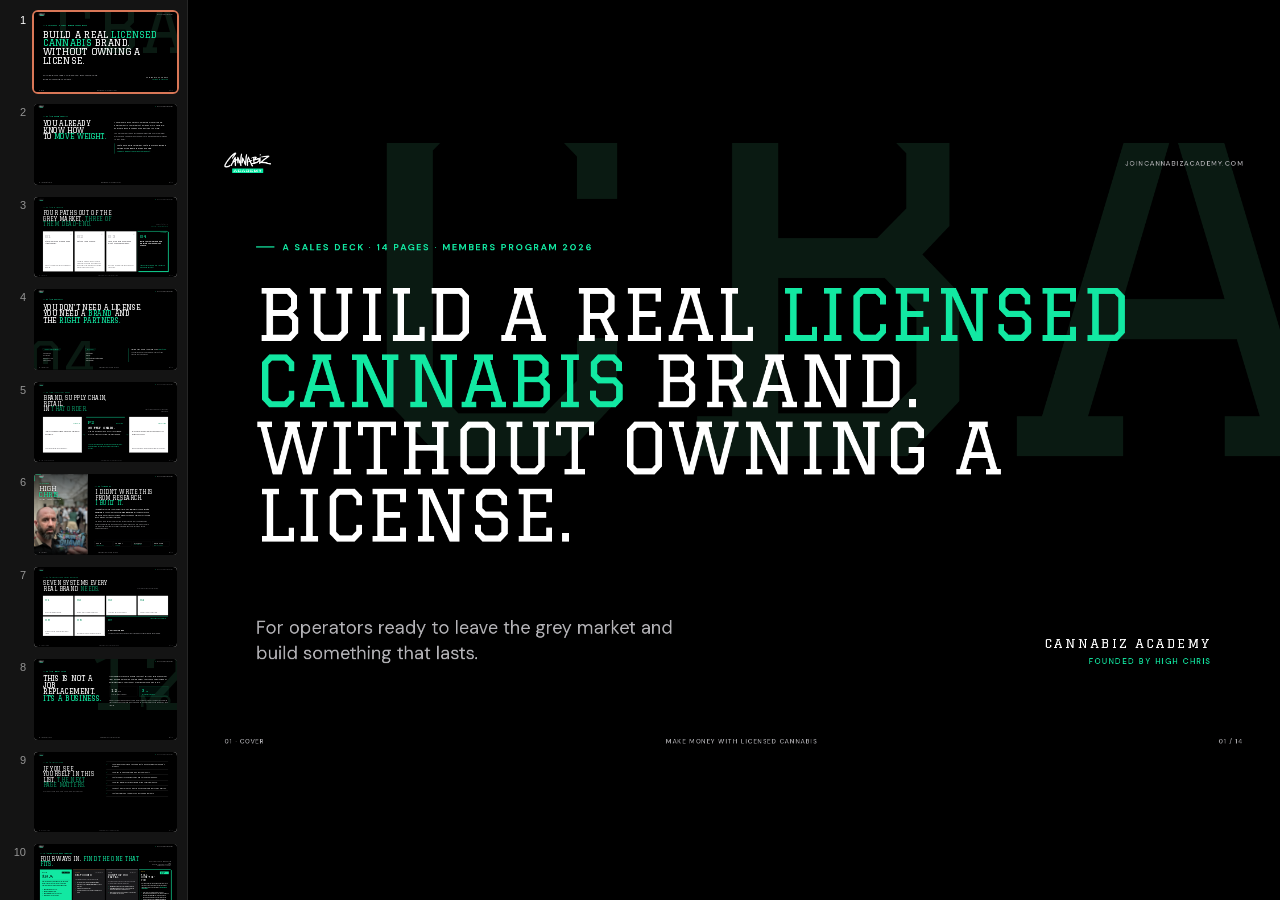
==== membership/index.html @ 027b44e4 "Add Member Deck at /membership (cannabizacademy.ai/membership) Publishes the Cannabiz Academy Member" ====
<!DOCTYPE html>
<html>
<head>
  <meta charset="utf-8">
  <title>Cannabiz Academy — Sales Deck</title>
  <style>
    * { margin: 0; padding: 0; box-sizing: border-box; }
    body { background: #000000; display: flex; align-items: center; justify-content: center; min-height: 100vh; font-family: -apple-system, BlinkMacSystemFont, sans-serif; }
    #__bundler_loading { position: fixed; bottom: 20px; right: 20px; font: 13px/1.4 -apple-system, BlinkMacSystemFont, sans-serif; color: #666; background: #fff; padding: 8px 14px; border-radius: 8px; box-shadow: 0 1px 4px rgba(0,0,0,0.12); z-index: 10000; }
    #__bundler_thumbnail { position: fixed; inset: 0; width: 100%; height: 100%; display: flex; align-items: center; justify-content: center; background: #000000; z-index: 9999; }
    #__bundler_thumbnail svg { width: 100%; height: 100%; object-fit: contain; }
    #__bundler_placeholder { color: #999; font-size: 14px; }
  </style>
  <noscript>
    <style>#__bundler_loading { display: none; }</style>
    <div style="position:fixed;bottom:12px;left:12px;font:13px/1.4 -apple-system,BlinkMacSystemFont,sans-serif;color:#999;background:rgba(255,255,255,0.9);padding:6px 12px;border-radius:6px;box-shadow:0 1px 4px rgba(0,0,0,0.08);z-index:10000;">
      This page requires JavaScript to display.
    </div>
  </noscript>
</head>
<body>
  <div id="__bundler_thumbnail">
  <svg viewBox="0 0 1200 800" xmlns="http://www.w3.org/2000/svg">
    <rect width="1200" height="800" fill="#000000"></rect>
    <!-- mint badge with ACADEMY-style block -->
    <rect x="380" y="430" width="440" height="120" fill="#12E8A2"></rect>
    <text x="600" y="515" font-family="Georgia, serif" font-size="72" font-weight="700" text-anchor="middle" fill="#000000" letter-spacing="6">ACADEMY</text>
    <!-- cannabiz wordmark mark -->
    <text x="600" y="340" font-family="Georgia, serif" font-size="120" font-weight="700" font-style="italic" text-anchor="middle" fill="#ffffff" letter-spacing="2">Cannabiz</text>
    <!-- mint accent stripe -->
    <rect x="0" y="0" width="1200" height="8" fill="#12E8A2"></rect>
    <rect x="0" y="792" width="1200" height="8" fill="#12E8A2"></rect>
  </svg>
</div>
  <div id="__bundler_loading">Unpacking...</div>

  <script>
    
document.addEventListener('DOMContentLoaded', async function() {
  const loading = document.getElementById('__bundler_loading');
  function setStatus(msg) { if (loading) loading.textContent = msg; }

  // Error sink persists across replaceWith since it's on window, not the DOM.
  window.addEventListener('error', function(e) {
    var p = document.body || document.documentElement;
    var d = document.getElementById('__bundler_err') || p.appendChild(document.createElement('div'));
    d.id = '__bundler_err';
    d.style.cssText = 'position:fixed;bottom:12px;left:12px;right:12px;font:12px/1.4 ui-monospace,monospace;background:#2a1215;color:#ff8a80;padding:10px 14px;border-radius:8px;border:1px solid #5c2b2e;z-index:99999;white-space:pre-wrap;max-height:40vh;overflow:auto';
    d.textContent = (d.textContent ? d.textContent + String.fromCharCode(10) : '') +
      '[bundle] ' + (e.message || e.type) +
      (e.filename ? ' (' + e.filename.slice(0, 60) + ':' + e.lineno + ')' : '');
  }, true);

  try {
    const manifestEl = document.querySelector('script[type="__bundler/manifest"]');
    const templateEl = document.querySelector('script[type="__bundler/template"]');
    if (!manifestEl || !templateEl) {
      setStatus('Error: missing bundle data');
      console.error('[bundler] Missing script tags — manifestEl:', !!manifestEl, 'templateEl:', !!templateEl);
      return;
    }

    const manifest = JSON.parse(manifestEl.textContent);
    let template = JSON.parse(templateEl.textContent);

    const uuids = Object.keys(manifest);
    setStatus('Unpacking ' + uuids.length + ' assets...');

    const blobUrls = {};
    await Promise.all(uuids.map(async (uuid) => {
      const entry = manifest[uuid];
      try {
        const binaryStr = atob(entry.data);
        const bytes = new Uint8Array(binaryStr.length);
        for (let i = 0; i < binaryStr.length; i++) bytes[i] = binaryStr.charCodeAt(i);

        let finalBytes = bytes;
        if (entry.compressed) {
          if (typeof DecompressionStream !== 'undefined') {
            const ds = new DecompressionStream('gzip');
            const writer = ds.writable.getWriter();
            const reader = ds.readable.getReader();
            writer.write(bytes);
            writer.close();
            const chunks = [];
            let totalLen = 0;
            while (true) {
              const { done, value } = await reader.read();
              if (done) break;
              chunks.push(value);
              totalLen += value.length;
            }
            finalBytes = new Uint8Array(totalLen);
            let offset = 0;
            for (const chunk of chunks) { finalBytes.set(chunk, offset); offset += chunk.length; }
          } else {
            console.warn('DecompressionStream not available, asset ' + uuid + ' may not render');
          }
        }

        blobUrls[uuid] = URL.createObjectURL(new Blob([finalBytes], { type: entry.mime }));
      } catch (err) {
        console.error('Failed to decode asset ' + uuid + ':', err);
        blobUrls[uuid] = URL.createObjectURL(new Blob([], { type: entry.mime }));
      }
    }));

    const extResEl = document.querySelector('script[type="__bundler/ext_resources"]');
    const extResources = extResEl ? JSON.parse(extResEl.textContent) : [];
    const resourceMap = {};
    for (const entry of extResources) {
      if (blobUrls[entry.uuid]) resourceMap[entry.id] = blobUrls[entry.uuid];
    }

    setStatus('Rendering...');
    for (const uuid of uuids) template = template.split(uuid).join(blobUrls[uuid]);

    // Strip integrity + crossorigin — blob URLs from a file:// document inherit
    // a null origin, so crossorigin forces a CORS fetch that SRI then rejects.
    // The manifest bytes are ours; SRI protects against CDN compromise, not this.
    template = template.replace(/\s+integrity="[^"]*"/gi, '').replace(/\s+crossorigin="[^"]*"/gi, '');

    const resourceScript = '<script>window.__resources = ' +
      JSON.stringify(resourceMap).split('</' + 'script>').join('<\\/' + 'script>') +
      ';</' + 'script>';
    // Inject after <head> so the DOCTYPE stays first; prepending the script
    // would push the parser into quirks mode. DOMParser always emits a <head>
    // (synthesizing one if the source HTML omitted it) but may carry
    // attributes through, so match the full opening tag. slice() rather than
    // replace() keeps us clear of $-pattern substitution in resourceScript.
    const headOpen = template.match(/<head[^>]*>/i);
    if (headOpen) {
      const i = headOpen.index + headOpen[0].length;
      template = template.slice(0, i) + resourceScript + template.slice(i);
    }

    // Parse the template and swap the root element. Scripts inserted via
    // DOMParser/replaceWith are inert per spec — re-create each with
    // createElement so they execute, awaiting onload for src scripts to
    // preserve ordering (React before ReactDOM before Babel before text/babel).
    const doc = new DOMParser().parseFromString(template, 'text/html');
    document.documentElement.replaceWith(doc.documentElement);
    const dead = Array.from(document.scripts);
    for (const old of dead) {
      const s = document.createElement('script');
      for (const a of old.attributes) s.setAttribute(a.name, a.value);
      s.textContent = old.textContent;
      // text/babel scripts with a src: fetch and inline. transformScriptTags
      // does XHR against the src, but blob:null/ from a file:// origin is
      // silently dropped. Inlining makes it a plain inline babel script,
      // which transformScriptTags handles unconditionally.
      if ((s.type === 'text/babel' || s.type === 'text/jsx') && s.src) {
        const r = await fetch(s.src);
        s.textContent = await r.text();
        s.removeAttribute('src');
      }
      const p = s.src ? new Promise(function(r) { s.onload = s.onerror = r; }) : null;
      old.replaceWith(s);
      if (p) await p;
    }
    // Babel standalone auto-transforms type=text/babel on DOMContentLoaded,
    // which fired before we swapped the document. Trigger manually if present.
    if (window.Babel && typeof window.Babel.transformScriptTags === 'function') {
      window.Babel.transformScriptTags();
    }
  } catch (err) {
    setStatus('Error unpacking: ' + err.message);
    console.error('Bundle unpack error:', err);
  }
});

  </script>

  <script type="__bundler/manifest">
{"0f3013db-c077-44a0-a767-a2a46d66e64d":{"mime":"image/png","compressed":false,"data":"[base64]/Jgi4gJKw/BFFTWQVESaKyCKQKCogQoZFgrKk2XcngMgmZAgJyBLy/763u3qqb1fVPVV1lvdUfed55rm36546530/5z3bW+85ddxx/EcCJEACERJIkuQm4zT7ldFo+vxxOn3jKJ1+ejyaXj0eZV/E58Ub17NfWV5e2xWhehSZBEiABEiABEiABEiABEiABEiABEiABEiABEjANYHRaPTjcC7+f3A0vn/DuSgORqP/7xkn099Jkv2nupaR+ZMACZAACZAACZAACZAACZAACZAACZAACZAACSgnkKaTuyCC8R9GaXaVoYOx1BGJ+7+PyMe/[base64]/B2fj9bU67wJGKHWX5bpLsP7Vec/5KAiRAAiRAAiRAAiRAAiRAAiRAAiRAAiRAAiRgk8AJePv0QdmC3NG51/3cRQfOTThQX2gTFvMiARIgARIgARIgARIgARIgARIgARIgARIgARIoJ3D8OMkePBpNP95HR2OuExyp/7d79+5rliPgVRIgARIgARIgARIgARIgARIgARIgARIgARIgga4Ejk/T6f3gaPxQ7pTr+2eart29KzTeTwIkQAIkQAIkQAIkQAIkQAIkQAIkQAIkQAIkMEcAjsZ7YYvx+/ruYNyhXzp99hwK/kkCJEACJEACJEACJEACJEACJEACJEACJEACJNCWAM5ovBuccO/Z4YhzcGaixjLgZP1oW3a8jwRIgARIgARIgARIgARIgARIgARIgARIgARIYJPAeHXf7eFse4dGJ6BvmWgUJEACJEACJEACJEACJEACJEACJEACJEACJEACLQkkSbYXjsZ/8e3U01zeysrKjVri5G0kQAIkQAIkQAIkQAIkQAIkQAIkQAIkQAIkMEwCq6vZ7nGa/[base64]/[base64]/[base64]/[base64]/Ft57TPZnXE1CRAAiRAAiRAAiRAAiRAAiRAAiRAAoYEEFl1d2yh/rJvZ8cgykuynzOsBiYbMIEg0Y2bzv7l5bVdA0ZP1UmABEiABEiABEiABEiABEiABEiABGwSwIthrosXRxwahOMvTCTll2zWF/PqLwFEF58fqh2maXZWf8lSMxIgARIgARIgARIgARIgARIgARIgAW8EsIX61ohq/HQoJ8cQypXzML1VKAuKlsDGm6nNX0Jku+1gW/[base64]/[base64]/mePV7KccisCsSYAESIAESIAESIAESIAESIAEYiGQppN7YMF4pRZHxhDkSJLpXWOxD8qph4C2tqGHDCVxSQCRtb8M5+K/mdof0n5hnKz9P5cyMW8SIAESIAH7BOToFgQhPAj9+JPHo+xl8kAJ31+Ph0rn4PNM+yUyRxIgARIgARIggd4SGKdrv226iGQ6S9GPafbHvTUoKuaMQJquHdDWBp0py4yDE8iy7CRxGnaMfH93kuw/NbgyFIAESIAESKCSwGQyudkomf4+nIsLj1WC0/F/R6O1p+3du//6lRnyBxIgARIgARIggWETwNa4H8L2t7/V5sDouzyYzH1A2A/b+qh9GwISXaCtfbTRg/foJ5AkaxM4Gj9rx96yL47H41vo15oSkgAJkMDwCIyT6e+06esxRvwPnI93Gx4xakwCJEACJEACJFBLAIu/G2CS8J9tJhi8p32UI5yN307TfafVVg5/JIEKArKtSVX7S7NLK0Tl5XgJnLDp2P6eTVuTKEmJoIkXCyUnARIggX4RmKxMboezeD/Sta/HeuIP+0WG2pAACZAACZAACbQmkCTZXpzJ8rmuEwze39zxiEnZ41tXHG8cPAFtbU4coIOvlB4BkAdRcDa+xZ2dZR/uES6qQgIkQALREpisTtYwhh+11t8n09+KFgYFJwESIAESIAESsEMAh0D/IiYX37I2wRg1d7oNtWxM7N5hpxaZyxAJaDy/kQ7H/ljieGV8Bh5E/bfr/hkvn3lCf6hRExIgARKIj4Bsg3axFsBRHKvx0aDEJEACJEACJEACnQnImYHYNvEC14tJ5l/ugIVj5tt4K/UtO1ckMxgsAY3nN2LRcv5gK6RHiqNvuiv6qCs99d+XYzy6do/wURUSIAESiIbAbBv1KPumi/4e48j7ogFBQUmABEiABEiABOwQOOOM7McwsXi3i8kF8yx3MM5zwct5HmenNpnLUAnA4XjhvF0F/xsvsRlqffRFb7xp9IFYJF7l05YY5dgX66EeJEACMRFYWlo6Gefpfsppf5+s/WpMTCgrCZAACZAACZBABwLYQn26vEXO6eSC26qvruWbZu/qUIW8lQRmBNCOL6u1sxDtMMnuzeqJlwAehPxaCJuSF8jES42SkwAJkECcBND3vtx1n48yPhsnHUpNAiRAAiRAAiTQiECSTO6AqKhvuJ5cMP/aKMfvyvaVRhXHxCQwR2B5eW2XxnYmcs2Jyj8jITBezX4qpE0hsvIXIkFFMUmABEggegJydIavPh/9+52jB0YFSIAESIAESIAEqgngvMaHYmLxPV+TC5ZT7nQcJdlTqmuJv5CAGYExIgk1tjEz6ZlKGwE5Txb2dHlIm8L5n6/TxoXykAAJkEAfCezadeBEvBTsc776fDgcn9dHjtSJBEiABEiABEgABDDQP9zXpILllDsaZ1zS7JMHDhz4ARolCXQloPKFMWl2uKtevN8/AemT0D+th+675UVafHmM//pniSRAAsMjME6mv+O1z0+zjwyPMjUmARIgARIggQEQwJmN9/[base64]/SH6/DRdu3sHsXkrCZAACZAACZCAJgKIbHwQJhTfDTGpYJnbnY6I/HorbOMamuyDssRLYHl5+Xoa25jIFS/VYUouUamabIlvMx2mHVJrEiABfwQQ3fiCEP3+KJk+xp+WLIkESIAESIAESMAZAZzZ+IAQkwmWud3RKDxkAT0ej2/grLKZ8eAIIErggMK2tj64iohc4SRJrqsqunHzqAqRK3K0FJ8ESIAE1BLA/CHImb3Y6fMstVAoGAmQAAmQAAmQgBkBvG30rphMMLKxxTmLtp04OGfvO0mytmpWc0xFAmYEcBboWbZttWt+PL/RrO40pUKdHexa7y7ulzFMEyfKQgIkQAJ9ISAvCQt1rjvO6D3UF47UgwRIgARIgAQGSUBp5NPVLhalUeSZrD1skIZIpZ0S0LYNVtoioqof7lRpZm6dAF4W8xaV/Wi69tvWlWWGJEACJEACx8nLC0P1+5i7vJJVQAIkQAIkQAIkECkBnNl4/1CTCLflZp/DU9EPuS1j51boruVB5mdGakoUWzkBjW+oXl5e26UcG8UrEMC25Wt17eNc3Y+x7E8LovIrCZAACZCAJQIhj1zCEUOvsKQGsyEBEiABEiABEvBJAM6tx7la/IXMN4+ayrLsJExUvhxSliZl4ynua3zWP8saFgG0hcua2KPrtHCAHh1WDcSv7Xh13+1d20Xb/GFPL4yfMDUgARIgAX0E8OKWR7Xtmzvfl2Z/rY8IJSIBEiABEiABEqgkMJlMbobF2UWdJwEKzjvcpkOafXK8Mj6jqLjGqK5tMucM0+z9Ej1UlJ3fScAWAZVvqE6nF9rSj/n4IaD7IVX2Mj8UWAoJkAAJDItAyLN75TiYYdGmtiRAAiRAAiQQMYE0ndwFDq+vlTq9cudXlJ/ZkcnpkxvPVw0WyB+PQdfJ8uRW87LzbxKwRUDlOa3p9Bxb+jEfPwQQJftyvf1p9io/FFgKCZAACQyLAM5w/I1QfT/KfsKwaFNbEiABEiABEoiUwCjJnhFqwuCyXCyCPyVRm3m14G2lt0Rk43+4LNNm3nCKPjqXnZ8k4IKAHDNg02at5JVk93ahK/N0R0D6Wit17+Chloxv7jRnziRAAiQwXAJjvMwwWN/PucJwDY+akwAJkAAJxEFgNBr9RCyRfo0nNNhGfcYZ2Y8VawLOxnc0zsfBAthEBmwV+bei7PxOAi4I4M3C55jYo8806JOWXejKPN0Q2LNnzw/5tI/GZaXZQ91ozlxJgARIYNgE8NDyZxr3yZbm1VjD7Bk2fWpPAiRAAiRAAooJLC1NfxRRKZ8ONVFwWa44UXHu4U2K+GVbtcsyLed9+byztKgLv5OALQIazzK1pRvz8UMA29pWLPd/V1vNb2Vf6ocESyEBEiCBYRGYrExuZ7W/buCMlBdADos2tSUBEiABEiCBiAjA0fDeUJMEl+VCr4/iqecp81UxTrIHuyzXat7p2mPn5effJOCCAJzzl1i13QaLhYpy113oyTzdEUjT6YMq6tKu47ClbS0tLZ3sTnvmTAIkQALDJhCi/5eHpcOmTu1JgARIgARIQDEBbIH4kxATBPdlZh9GZOMN59Hv2nXgxHGafcR9+dPOC2xEnX5e5J3XgX+TgAsC2toEFxEuatltnjgj8Sna7CiXB/b0H261Z+4kQAIkMGwC0s/mfa63z2TtkcOmTu1JgARIgARIQCmBJMn2epsQtIxIaSOfRGqVORulGsaj7FVt8gxxD85ufLJS06FYPSOwvLy2K4SN15bJN1RHZ2V4SPKK2jr1OA7skIP2FJ09UWASIIG4COAs6D/a0fc67fezb47H4xvERYnSkgAJkAAJkMBACMD59ga/E4PuUX+L5JWoqNNO23edsirE+WK/vOh+Tb+vrma7y/TgNRKwTSBN1w5osn2RBe31LNt6Mj+3BND/fkCbHeXyJMnaxK32zJ0ESIAEhk1A+tm8z/XxibnLE4dNnNqTAAmQAAmQgFIC2Er9QB+TAZ9lILrm5XW48ftnfMrTpSxEaX6oThf+RgI2CYhzr4u9urhXnKA2dWRe7gnA4fhtF7bQNU/IddS99iyBBEiABEgAwQyf6Npnm9yPOf2nSJsESIAESIAESEAhAWzVvZvJYB5TGiwoz12EOiZ9sC3lnEX68HcSsEVA7E1b+5Bt3rb0Yz7uCSTJ9JbabGhLnjT7a/cEWAIJkAAJkMA4md5zq+91tp06++bq6tptSZsESIAESIAESEAZAUQyPcL9RMD91umiDogGfJwJZtzztuJ9mr/jfM3bmOjENCRggwAcjhdqaw829GIe/giMV7Of1mZDuTyI6L+vPxIsiQRIgASGTQAvZ3xx3v+6+EzT6b2GTZjakwAJkAAJkIBCAhIF6GLgD5pnkj3YBDWcks8MKmeTp7xw/pjoxDQkYIsA+obDytrHui3dmI8fAoic/wNlNnS1yAPb/vauXQdO9EOBpZAACZAACQgBPMh8u/0xIftikkz2kzAJkAAJkAAJkIAyAnhr87XsD/x+Ixnn5U/TyV1MMCO65Xnz92r+G87RZRO9mIYEbBHQ1h7EAWpLN+bjh4DGKNmZXafTf/JDgKWQAAmQAAkUCYyS7FkYG75hZY6BozGWlqY/Wsyf30mABEiABEiABBQQkLfGYfvB/a0M+E0i9RylhTPiCtMXSuBcsbvGpDeihJ6swGQowoAILC8vX09dG+EZptFZIF4U8Dl1diQRjqPpo6ODSYFJgARIoCcEsiw7CVusH4rx4c1txgjMi1+zujpJeoKDapAACZAACZBAfwgkyf5T4Zy7qM0Ar/ieyyerkzXTWoIe71asy2zLXy4f6upfTPViOhKwRUCc97kNavmUt2bb0o/5uCewsrJyIy22My8HHrituifAEkiABEiABBYRWFpaOhlzjn1ynjweBv05+mucrZ59fXu/nX0OTsZ/RGTkkyaTyc0W5cnfSYAESIAESIAEAhHAgP3W7YN42C3QFmT5GiYpK6Y4of+dLJS5zSnoLL80e5c8BTbVjelIwBaBcZLd25ldt4xyNo1gtsWA+XQjgPr6WW02tCFP9s1umvFuEiABEiABEiABEiABEiABEiCBbQQ2ty/4cZa1dCo0WaDKNuqmWyrA4F1NygiXNvsczti84bYK5B8k4IkAogjOCWf75Q9BPKnOYiwRQF/7Am02tCnP2yypyGxIgARIgARIgARIgARIgARIgAQ2z2T7ktIFYDsn6Or0jk1qFi+KeUAk+n+LW/6a1CzT2iaASODzNLUVPFw4bFtH5ueWgNrzG/HCAreaM3cSIAESIAESIAESsE9A1vOYo58p/xEccLb8l6PSav+PpofytFWfuP/c+TwwjztSthbA0QeXzKdd+HdBBpFd9LBPhzmSAAkEJTBKp68o6zRivYYX3tyvCdDxyr4UDC6LQt/V7D5NdGNaErBNABOHw5raijhAbevI/NwRwDEXY032U5RllEwf5U5z5kwCJEACJEACJEACOwkUnYW507D4OU7WHjbvEMwdeVXOv+L8Jrbv4rgUnel83GkrvEIC0RFA5/Wk2DqhWnmTtV9tUgmIbPyF2vw8bP82LR+y/kkT3ZiWBFwQ0DaxQbt4uAs9macbAtKPmfZ5vtOl6eQebrRmriRAAiRAAiRAAkMmUHAqHoRD7dCGwzCSgJdA62EJCILj9eCQ7Ya6k0DUBCQS0PeCzmV5eBHBE5tUCJytf+RSHrt5Zx9uohvTkoArAnbtuvxMxiZlLC+v7XKlK/[base64]/nKUMui01F7q6B8JAACSTK5A5yNV/Slo8LZDq+GWtdoWrnjNHtODAxQV+9to19THkxPAiYExkl2b1XtBvKYyM00OgigP/t3Vfaz/UHSl3RQohQkQAIkQAIkQAI2CchOsVn0Yf4W582XsBSvVX0Xp2L+whbkMzt7UfFcxkl0oSZ9pQ5s2gbzIgESsEgAHeb9NXUYXWXBwND67bQYON7StXzX98+iUMfjW1g0AWZFAp0IoN2c49rum+TPrRWdqtP3zcejT/tOk/r1mRayvck3EJZHAiRAAiRAAiRgj8Cm0/AgxvRz8R9Rh9kRn3MJltX9bHYThrLjyp7VMCcSIAErBBDR91CTBhxLGnm7dFsw2Z7sR6Dnt7TrmqbZI9rqyPtIwAUBZQ7HdRc6Mk83BEaj0R7NfS7GlKe50Zy5kgAJkAAJkAAJ2CIgW5nFsTjOoxTpWOx9VOP8/FG2VtuyJ+ZDAiRggQAa5a/NN9RY/8YW6s9Cn04vUJmFxW/fSqeuo8ZA+noLVc8sSMAqATwtPqyl70AbOd+qcszMKQHU15202E6ZHJOVye2cAmDmJEACJEACJEACCwmIM1H+bzkUt7YxM1qxbP4y2Gs8VmlhW2ICEvBCAFEbD+hLRyRb3sbj8Q26gNu7d//1MYj9r2YmcKpeliTJTbroyXtJwAUBXQ7HtYe70JF5uiGg7vzP7Q+d3uZGa+ZKAiRAAiRAAiSQE8ijE7EWOzgLAEmzC2Trs0SsaV6bUTY/W6UbcU6nF+Z2xU8SIIFABLS9UbZRJ7J9MXi1re1uGOBe20UOL/euZvcJZDIslgRqCYgz3EsbmGv/ZWXKpLVWWP6oigD68J8pq0cV11azn1YFi8KQAAmQAAmQQKQEcqfihkNxejYdigqddQbzbBXzswVy8iz3SDsJit0PAqurkyV09N+IobNYKGMyvaeNWsHTs4csLGtBx+b6fsj4fBu6Mg8ScEHAtf2b5o/J61EX+jFPdwTGq9lPmdav13Rp9hF3WjNnEiABEiABEugngaJjEesXvr058BrS69xJi67cVt3PzoVa6SewsrLvpngr1xdj73jEqTBe2ZfaID4bFNPsSt1Msg/v2nXgRBv6Mg8SsE1A2pCW9oO+4bBt/ZifWwKIcLyzFvspysGXc7mtd+ZOAiRAAiQQP4H8TEXMvzbf/syoveJcgt8D2UM6PSf+1kUNSCAyAjj777pwNn449o4PA9sXkiS7jS38yO8/NTPBAH4Fzqe8tS19mQ8J2Cag6YgGtOfzbOvH/NwS0HqGo5zr61Zz5k4CJEACJEAC8RAQ5yL+H5xFLfJsRXUvFtW8nvUtGwMQ4ulXKGlPCOzZs+eHsI367b4bu/3ysq9Olie3slUtGDAfZ19Gu09y5OU+tvRlPiTggoAuhyNfGOOijl3mibdNPlJbP4yx4UMudWbeJEACJEACJKCZAMbBZXkbNJ2Ldtd12uY7fZUHdnuJ5vZF2UigdwTwNOo18Xco2dfl/ElblSNvewaTb2nmghdxvMSWvsyHBFwRwNbTs7S0I3F+utKT+bohgPHpfC32syUH3o7pRlvmSgIkQAIkQAK6CMjROGk6vRe3RdO5uDUP0nIWYwc5dLUySkMCPSYAD//z+9B5YFE6tVlNiBx8nmYuGPQ/mmXZSTZ1Zl4k4IIAoqfP0dKWXOjHPN0SUHmucJq92K3WzJ0ESIAESIAEwhCQ6MV8azTG4CNa5nCUgw5PmzYQpnWxVBIYGAE41Z5ms+EGy2s1u4/NqhuNRj8OXb4XTJ/FT2u+NVmZ3M6mzsyLBFwRoMPRFdn+56v1DdV44PPc/tOnhiRAAiRAAkMgAOfimZirnY2x7SLFax+eibh4fUhGDRgNoW1TRxIISkCeXPVhUIEev2cb5DjN/kozG2xR/WXbOjM/EnBFgA5HV2T7ny9s5y0a+2I6HPtve9SQBEiABPpIYHl5+Xpb26P5Yhc66Bo46DTOx7rI1Mf2TZ1IQA0BLOKe3qWBqrk3zf7MNtQkmd5SjX4lgwDObXy5bZ2ZHwm4JKDF4Qgn0VGXejJvuwTGq/tur7UvHiXZM+xqy9xIgARIgARIwD4BOhi5DVnrXCq0XPZbG3MkARKYEcBZHK8K3cCtlJ9mf+GiShHd+DdW5CtxFnbNFw6Tj+JlNtdyoTfzJAFXBBQ5HA+70pH52ieA/u5fuvaZru7H+VaPtq8xcyQBEiABEiCBbgTkBS/526N5/iKdja7mQbHnyyCEbv0M7yaBUgJLS0sno3H14mwObKN+ZamSHS8mSbZXaweKurtisjy5VUcVeTsJeCdAh6N35NEXmCT7T9XaF4tcGCtuEz1kKkACJEACJBA9AToY6VTUPF/SKhvW1Yejb/xUgAS0EcCi/41aG30TudBBvMMVW8jx5iay+EyLF/zc15XezJcEXBJA33Ohz7ZSVRYnFy5r2W7eeKj01Kp6VHD9bXa1ZW4kQAIkQAIkYEYA4+PsBS/[base64]/eL9LUhgRIgARIQBMBCayQMxgZweg4wo2OviCOPi1zOzmKQFO7pywkEDWB1dVJEv2hwXA24mUpN3FVEXgBwK9r6QCLcmCrxFdcOlld8WS+JFAkQIdjkQa/mxAo9oNavstYaiI705AACZAACZBAUwLiAMF65BC3SdPRqGXe01c5ZF3StH0yPQmQwByBNN13Gp6MvbgXHQW2Ubt0uu3Zs+fa4PQljaySZHKHuarlnyQQHQE6HKOrsuACw2au1NgncwtOcNOgACRgRECixGQrappO74VdPmdv/Jcz77KLNv7vPPsOzp5LZr+J02eUHZT7jQpjIhLoQGDmaOR26UFH22mc7/RZpjRdO9ChyfJWEiCB8er0jugkvteLjiKdvh2Rjdd1WauYUJ6nkRU6wye61Jt5k4AvAljA8QxHX7B7Ug4iPD6jsV/Gg7z3a0GcO1TEKSLb78SxIt+5TUhLDVEOUwJit/LfNH2eDg7C5Y2tp+JQ3HAm2t7RI9Fms6gzlJWXy08SsEFg1oen2bkqxzpuN6YDtK82gBdZ2mi/zIMEBktgsjy5FQYudWdftRlMMcl7qeuKnE1WFXaomHi/zrXuzJ8EfBHQ5HCUCb4vvVlOewIYM3S+NAYR9+216n7nhlNRoq+ml9SNq7mTRNJ3L5U5kIBdAuIUn0UcjrIj83YstivOQ/k9d0QWPg9iPDlXohDn7/PzN+SFc98uDebmkoDM88Vm5h3Rsz40YF1uPDCq78f92DS3L5PzcGwAfcFRrgNc9rjMu/cEdu06cCIG1E/0ouNMsz/2UGHHg9V79PHK/msymfywB/1ZBAl4IYABXk2EI7dReKnyzoVgLHuZvr55ejUcH//YWbmGGXQ912vmwEmyezcslslJwDoB6X/h6DmksW03kyk7wrHEunlYzdB0m7I4HsUpabXwBZltyLZzS38zGxyOk4hcWNc2bECcjb7b+oKugD+TQHwERkn2DBsNMmQe6Ay+P0qmj/JBP02zR4TUtbTsdPqN8Xh8ax/6swwS8EWg1NYDRRZzkeir1ruVA8feUzXZTS4L5HpyN83M755FwFjcbofx9SJZ6JpLwJQk0I2A2NssKrckwixvU1F/IhKTbaqbjbi4W87anT1oMZxnbEaEe3E6MrKRzrOo+zzDNqVNR3E2cv7vordlnoMiAOfZWFvjbiMPJgn39VFxKysrN2oyGWmjS5t7kmR6Vx/6swwS8EmgTVtwdQ8nHD5rvn1ZGAt+wZUNdMkXzpP7tdfK/M4xIhJdjFE+F9bm2jJlHwiII0W2G2NhN9vy7MJ+u7RdV/eyTemy3o2t+s2dWhLp6GOrJeQ7x5UtMt/m9U5m/WcmzkZGNurqpylNhATgpLoloi7+N/JO8/LxeJr5wg9er1THK137bV/615Uz2+ohb2fcWjRk59JJU0eMv9UREHvS1NZoy3W1pec3TA5HmuxmSxYP4xQeIJ61VZ6DaAI6SPTYeeySFOYLgc5U1LNY5hvsw1uz1EGnvhPOQNdaDMUR36keHIx7lEdPX+m5LtbpbHTdqzH/3hPA9tsbYPD6tOfGe7XN8iD/lxE1crqvyhqvZvexKb+NvMDg5b70rypHOuTZQe0VA704IKvu7dP1rSgNnDMFnS8q/p89OUcEh4+n4H1hKg4+G23EWh4eFhR9qbuQepxxRvZj1uq8ok9rk3+S7D/VJZfOC+YGunIS7rIm+5u32A0e2h7EZ+2Li9q0r9jvGco8SaN1z+awDfq/KltzuUVeIteryuX1wTrErK6paUfH7Ajj1Plcr2nsrSlTVASSJLkWGtN/xty5wNH2PxKh6Qv85PTJjcFMVTQoJqjvlRf++GIwX87MwYa3QRrZUY+dNY04yKQWZzcxWm7emnb+rW6C3WMb3kk/3itZlp1k1CdZWGA2KcclUd9tBePvZZyMu6zRfuSNOdOZs4dtGPPEZpq0lyGmZaRjGLuffwt1W9uDvZ/nSgNupz7mDGpbP7yPDBfZANbVR2U+5aodM18SGAyBAwcO/IBEXi1qdLp/z/7LdbTIvEFgQvIGTUwwef8yHMc3mZfT19+y2GwapdBHJ9vGk/HsSBvbkHYo9/uqs9jKUTfBpsMxChOSMa5Ne3R5D/rrz7uCN9uaGsCZI/2/K52Yb3wEZkdg5OcwMoKxfeQRF7tejd/mPEOc6q6EF2emyzGKedMZN3QbQBtjVKOrDoz5Do8Aoqv+Pu5OJfvw0tL0R33WHJ46q3sJwWR1suaTQbEscZK1iVbo2wJ15nS1sdBHlGiRL79vEFA3wabDMQrTnEUce45eXDimptm7XMGrO85ioVxdObFNuKpW9fnKPIDRi/adFDK3ErbqDaAHAlqbwxX6UVdRquIMcd6fF/RgWfbbNpmqZbrex4CYHnTRVCFWAoioem7UHV6avV/OnvTJX5ybsxBrRQMxJqMP8cmgWJZMhNs4G3O7czUZK8ro67vNSGHJSya/vmSPoRwwOZzbjYpPOldiMJvj5FxfFfZSHDPwoM8FPA3nnLo8t8wFM+bZnsBGNG12rq0tqOraabHNBvyOeRajh9ubqfGdNqMbc1sWx6CxAA0SupA1l5mfah1h7SOlA/Zf0dhTml3apzVpg+6ESUnAHQEMgo+PphMo6SjhfPgAthBf1x2h8pzB7TWauIHDC8sldX+1q7NROPZlIu3ibbDChov3Y3YsPDS1PZnwH5OO37QSwATygarsRvq91M2LszREvUC3i7TaAuWyQ2DmaMTL0LS1q17Lw/HGjvHW5OLCce5qW7WGh0u9bm8l686Y9MU4fBT/D8s8VZxoYi9VQQxDd14LK2FQxaemy+BPJEACdQSSZG2CBnZVTJ1nUVYM4J+Xl7bU6ejiN0TK3L8oR/DviPDcvXv3NV3ouihPG87GnF/soesutuHkbLid6pgl5kzUfHIBeKxyFH8bJdkz1NhMvohJ1x5rG5n0Q1r0ZJSA7drVkR8djeEin2QuwAeQ7tqByxdtyXzZheRa+nvKEa5fKLBfxwPH82TsbdJP2FzLFWSJJxKTjkYXXRPzJIHjjjvttH3XwcTlM1F2DBuRIUeTJLuN77qUaEo8/fyiJm6rq9lu3xykvI2FbbsXo5Txk6icEHrYKlMG+DK9bF3jQiO3ORWTuq2JlES12rIh5uOOwOwpf+7oU/IpD69sa+wiyrptHwbmjHK0XcEB86OjUcfYE/[base64]/7yw/ziTDjF74Wx/lwf45tv24y5PC6S3bQDebDrzC7QN7uQeuYwku2gPtZePS0DfdzW1uPcuTebb+509l2Y/771iTfIS9oY26TIPMS+fcMh7Cbi2EUbZ54kECUBTCAfFPPAhI79Z0OAT9PJXVRxS6dvD8FBysRC5DwXLGLdgieDtgseZXnK5CBUvYcu13UUaRnvRddcOFRWVvbdFG1sOhqNfiI08z6Ujzrat6geQ/yO+j3FNt8QetSVKQ+mbOvI/OwSEIfFzLGI8xilvurqk7+piXI8z64VMDcZy13at8u5G/[base64]/MLl/Ckn0V7vrQP7XLmECxsS5Y5kIxvi/+Xb0PO7x+ic7Foc4N1NGJ9Jusm9plFa+B3EnBIAAPqW2IdjBDd9CcO0dRmLWVr4oaO8w9qBXb048ZTVIdbTjAoOBLdabYyOfJtH7FGg3apCJkw+Oa8qDwbExj0y09aVA4WEu+SyMcu/IZ6Lxbn6o4QgUyftl0fPhbMC+205MEL2u35tnVlfu0IzMZwvll66wzeNvas5Z4hzgHaWb3ZXT7mcT4evohdaHY8FpyJ583GrIi3JJtZlo5UGIcPyoMKLf2XNznghLcVGKCjJikFCSgngEHoad4aeMmio1PZ6fSfgff4EIjxZGwFsn+vk/xWeWT/deDAgR/wzUIcK5gsOT+nMMZw9xC2sRHhsLbLtx2ELM/HgqBpXXblgXp8qXGZafbJlZWVG3Utc2j3Y/H1fmPGVvvq6ggo2LL1rcZYvKk6vzFnvtFXMRorZLsbJ2sPE5vL64Sf1W0zGjaR7ggJ2Q7qyvZR7z4dHxsPF/DGYokU9LDderOcw7NxKD/7cNOZ6MPRWle3Q/5tww48rN08zZ2atFMJUrARFDBk+6HuJNCIAJyNd8Zg8P0mDVVLWsj9XtnS3Ehhe4lPQGf9IS0sRA6fE5YiRl/RZVJOsVzt36U+QtkH2oZ1p4Vm3jKhDcW6otz1LrwwMX96Rb51ETgXdylziPeCsboXxsAJ9xLbdYGxyv0DoZaLCh4LYLu2F+cnCy1xNOKYhiMt+pm6Poi/tWwHNutBHPmLrYApTAh4m8fBEWcij4s00h+Invn/jUjI7W9Almv573WfQ9+a7KJ+XOSJOebZNvucaPJiVKMLc2KeJFBPYGVlenNMOL8eTUdRnMih00iS5Ib1Grr7Fc6vx2vihsnA89xpW52zTDx8cZBFc7Uk+n7BgH6OLzZl5QxpIa/N4SjytLVI1Nu4rD5Nro2S7Cltyx3affLiHROm3tOka4+1XRfedSiO1Qu/Z0ds68v8yglsRrTgBTAD3D630A57ENlY0FHmZuVWwKtNCMg8ykv/GdDh2IQH08ZNQPoFzQ8gXbY1RjXGbbuUPlICe/fuvz6cjZ9w2bgd5n356urabUOhF0cnnEnfcKhfoygBDB4f2rXrwIkhePiOkIgpBB42EnQb48Z2xWFsrda2gO4SjQtn5fs69S2r0zuG6AtiKxN1dGYnzoXFvc18ZNeBTZbiZLIpn4u86ByxWePb85KII9j6waEuMl3YaxR50oG1vSG0/Att53wf9S3ltBSRt5HAQgKydsLc8lwftqytDOh9lHOMhSbCBCTghgAa4Du0dQrG8iTTe7qhYpYrzv36C2NZHS1KC+VfniTTW5pJbjdViIVsTIOGBicY2vkgtlYX2kMjZ72z+1ou9mDfP9tVJtjdp+y29H7mhjNhH9yVtYv7bT9UkT7ThZxW8+SZc1YbGZ2M/YpWbNPWMPYftmpUA83Ml6Oe9TVQA/[base64]/2a5ou6/KXOCnXIIMiW4UgiYWaHbvt0cNWWlR3p8xO+2UK7Vn//i9A2kbhoz6OmfUBN+sv51ur6zi1Np39awy9IpCxs4M/rpW7+K8bN87TpWSYPtxQ2r1u5AzazjP88l1HZGFBm476vtbMo3pUTkLblr854lm3OnZ/dCWzY7kCjGkfTdT7A7G5DzIEE2hK4BjqgeJ2N6fRjAd9IPWNuY7ujrckLFmd/2NYQbN2HreWX2tLHNJ9YngLL4tlUJy/pIokMbWObGreMtnHwoj292KYtoK28sA3PodwD3n9tk7eVvFaz+9jmL32mFdk8OHS4SDCvfUYz+n+QFEs7yuVsMw6ZW2D/U+LYjXvnLH189p8oNfRBAMEgZ/uwV5Vl9Hit48N2WAYJdCaAbdQvVdk5mC1iviZvFO0MoWMGeEHKh3UwzF7VURUrt4dayFoR3nEmcO5fosNWNhZlcp5kXxfzGh2OTc1LXvqE9nSFbZuRIyCayjKU9HA4XmCbd9f85GVutvn7frFXFwaMcqyv/Vk092wxOdjIlSCRx11sOuS9bSLt6y1wWL/6Po5iWHSprW0CEtWobe3hq/[base64]/Z3TMZ+pqk8Q0gv/Wlbpk7uQ8Slbe6a+6JKhg442ObqKz86GvU7yCvtWMFDR+1zJV/tqG05Mpb7rN+2cvK+4RKQOT3s9CKfdqqhLOh8FE7Wc2SMHG7tU3MSUEIAEU2v1NAxtJche5kGlHi5wC+218HShDmdfmNlZXrzEDxmYfqBohnLuGufRMsgWCa3hmsyMQlhQy7LVMe7xYuNnEYupdknwf8aLusgxrzB/DMa2uSWDOn0j2xz1PXyKvOxUHsfb7ueyvLbOKMxzC6CLZtU4DSjLObtZp4V21FZyzK/Ns/T9d/mkjElCcgLw7KDTueOSvt/[base64]/dxl9bOGuYVEoiEABbgT3Ld8B3nLy+J+XENuDVEiGAB8qJQLMQ55biut7b7Gpej3uGoOyqlb4v56B2OcDQZ235LB488BXfxQpJQ/VLXcjG+nOKaedP84RT+5a56zd+v/eFHLSO8IXZenz7/LYtI1Ne5tUxatn/m2T5KMGJ2jc8S7nP7aqpbiLkvo7aa1tLw0otdDi2qkY7G4dk5NY6AAJxTvxTxBGnD+bS67/ZaUIPlekieqM+PZ1l2UigecOZ4PTTbhLUsokPxMCnXRIfQafoU5ajO4djQUYLJ1Ou82EM6fbaJ/Q4hDZif6YV5AwcRju64v2322nRsJk92ZCgL8FlU42h6STM+g3SiNX9AWdMGZw55mePIMSgl/+V3/D8aY70wqr1bbxpiXtGneVk3+ry7jABs8uwY+6IOMq+zTZRZAq+RQGACiMa7Mxr29zo0bquTuTZyQIcHBsa4VfwYjs82Oti6BxPdbyMSZ8+WQJ6/hNhSYsJOFgGeURgXJ4OjiQ6h04Bhb85yDLEwqKu/phOk8Sj7al1+Vn8bj29tbMw9Tojz8R5plWuNU8O0HDhB72QTuTixTMtWm055NLuN+kK9H1TL34JdK9FtHePEzLEo/XNTR7bcI/MOJbosnKdD1qNNdbRhy33KY2Yvnu2/6dyhT7ypSzWB2YthBvRASvov2V1YTYS/kAAJBCOQJNlt0EiviGVCVCYnOpinBQNYUjAcAa8qk9PbtWTt/5WI5e0SFqxKIy6yI94gNCxIJoze7KPjZLgvk1ss2M/TxLzJGTNpuu80r7Kn039qaNK9TI6x8rleuRu01SSZ7LcJWybs2nRsKo9sHWvSnmzy85EXxthDTZkwfUlkZ5pdijYt0YiHjzkWs7NsjnExtSdGN3ZvvZj/H/Hd1mzaa3cCzEEDgTF2zAxsC/W6PCzVwJ4ykAAJzBGQJ5nokHS9cdNggbV9MNfxRuoc7crKvptul69kkttYxwZ5pNN/zmUJ8al9IRSCiUmZMTkcsTjrRZTjbJHpsi02zNvETvI08iZa3/0MFs53zssf6ieYX+yb+6LyVlcnic36gCP+/EVlxvC76GGTi4a8ZnM2tQ/0GsxTGvaNtuxtZttYiPtyRssC2JbsrvOR8VCDjccsg7RP1/VUlj8djjFbjX3Z0ZYHdaav9OvS9uyTZI4kQAJWCKCRvr5s8Iro2sVJkvygFRiWMsFT8qeH4gfn8VfA44aWVGmcjXZno9RLY6U83RCTw1E49mGCG7PDEbK/0Hc/g/7lg56ag9pifDM3KQ9nOJ5uExj6caUR6s0dWn3op/[base64]/XVdDZqtUbKRQKbBMYr4zPqBi/9v2VfxUtRfkJbhXo/Vw0T6a26SrM/C8UjFmejsNI8Mduqy2K9Kv6umaVJW4jV4bh79+5rQvarAtnL1047bd91TPj2LQ2cCA8MxPxYP1/SHyTJ/lNtsZY2rVHHLjKJ88cWn1D5xDTGdqkrV/f6rDc4nc52pYeLfJs+7PLJMrayxAHioo4W5Rn7XCy2etYk7+whYZpdsMhG+vY7nY2arJCykEAJgV27DpyIKLyPxdr5YHJ0pe0zq0owtbqEDvBgCK5g8t5WAlu4KbaFkObFZwjb6VKmRNlZMKFgWchCq4v+Nu9tsujDS0LuYLPspnmh3p8ZrNICFoz+/clNWflIv7Q0/VFbWEJF6LjlpPdlYSb1Ji/ycMun8OCyxKHtoOx16e82/x91kP8OB72P7cKbUaiHfOhjswwfbEzsvA9pZE5ks25M86LDsQ/W01wHqfdYjm0wtWWTdHQ2NrcV3kEC3glgQHyRSYNWmuZ749XpHb1DMywQi7U3+ueWfVVeVGMootVkUS5OseXFKgSLmfm3ne4LTc0O3EVVE6vDEZOtPwhpK+D2HZtRdYvqScvvsPXnheReVTbO7b2uLUaa2kSVvm2ux/r23dmZXHjjdhudtdwzsykHun9AAABAAElEQVSMu2VOEdEPcq67ltXlODWLMJq9xMv/24m7csNYcp6tvmPo+czswI/DfodDvaxtDb0++qx/rA83uvZXs/sVr+H6bHPUjQQaERivZvex0uADDapwlj6kkcIeE+/Zs+eHMLH+tk++KO8qMPlJj2puFYVyozpzcKteFA9WkNH5wmuLg7U2HG/00HikaIHYwC6xSFTwsq/[base64]/r6ysP5u20CAvTMKvsqWvD8dPUH7mbcwW0k75zBxaDWwhANt1iZCT6MGuDg/slrjQtfxi350qpHAz9D4Y63i9xTmy9lDAr/KrtIUttr7bLR0xKm3CplAyHmDdFd2RDZbaBMaa6bJNnsyLBEjAEQFM6N5uqeE7fRJdJqN0so6wWMt2nEx/p0x2V9cwuflHa8I3zCjKrdT5BBALm4bqekvuylbc55sdiTFSwj2XBtFrhos/VS/8wpjirXEoKAgRji9WZTOzPi37qi004jjSp1+DNpT38RWfsUU5Kjy7cV3GfnEu2u7vfdiejW3VsujF/zgfthbbRZpdarsObfVDseYTdMeE4fwhVrZDl1v63KD2Vew7PH6fRTXStodu/tQ/JgKYJJ4d60ICHc7hGFiD8dN9MQaTjyJi9YdDcJk9ZYv4TCmt9iRcfdmPk3IinBQ44dB2MmbID4vdR2uSGxPhu4foh0KUmabTPxX2+Lw/nI+f1FEP9o40iPpBkmm7M2xnIexrvkw8VAy/nRoP6MRR59o5JY485+2pY91LVKNzGU3tuGM6G87XeXvV/Pds3jrKzkQdnjmW8zZlTTT7j7f7yht+N/9G336vNnqE3E49s8mOtt1GZ97jh4CPhzEa+zVZq9mMSvdTWyyFBAZMABO5n9TYmRjJhEXd3r37rx9D9WHC4sXhONvGMx7fIhQTFYugDpNtrQ7H4BPWDkylLccWPSTtx6gP6sjFtAzTLYnazhFEe/pAqL7Id7no+34X/fw/S7mor32mdes43bttcZC+0bGs3ndHzOsTUz8VrD42nYy27Mo0n/m6sv1327F/9jBQnFKexgLX5bTlYFqPTdOJs3mnIzB3CDb5zC6Abhfl/ztFhEl9N9imLGW6rrfa/[base64]/JekQiCDHXQXShOHAVvbRtrj3ktgheFy3ipeLog8jmXq5trQ/5w+4O5XY4lE8ZhxjV2AfrpQ6DI4BF0eti7aiSZHKHmCoMi9FHumaNydqDQjKRyZdrHV3nLxEuIRlWlS0DrWvdXecfU/[base64]/OHbmVOozJdZlF4nmyxqe22Sb9R924jG/vkYKxkLJGZiNCU8U6VEzWSeVdZW+O17QT6tNaqbEfb+9Z10355Oyn+RQIkEJwAnhSsGDb04Gcq7ZQze1lwgC0EkJe47NSl/Cl703R4yv7SFiJZu0UmkjFsfzHlag2MpYwwcXV/YP72Ad5Zu48lylGbg8XEAaJ723321SRJrmWpSajMBu301037GF/pEPX+izZgxX6GbFPecBicb4Ob6zy6LD7FyYQ+40KJHJExxrWsXfP34XBc1M/O5jqz7b525m5N7dJReizo7TuYJU/ZIo16iz6C0RF3Z/OsHfLS4di1+1Fxf5f+fodNeJrzdyk3lnFYhXFQCBLQRmA2YYrgbJSyTgqT4g9lWXaSNqam8kD+d5bp1ena5ksKTGVwkU63o6P5wsAFoy55anN+dbJXTHJi2BqhjfmihbDYF9rhP3WtG5f3Y/L41C7tQPu96N+f6ZJfm7xtHT3Stz7ehKULJ4wLG5ZF6Mx5WLOAlN9nDjs4HsR5HGPEyEz+Gh1N6nRhmhrHjDhl8T/qrb/z+suC3padCx95wzPqiQ5G13baMH9pOy76Hubpj8CQnI2wVxzvsPZwf3RZEgmQgG0C18AE49/mJx0x/C0dUJLsP9U2EJ/5ORgwLt6168CJPnWYL8v2ti4NtjivY+i/tTm/uteR/jPStDE3cTgievQr3eumuYPetEz04VdOTp/cOHR7clU+orxfZcrCV7rV1Wy3DX0xbzjPl8xayolpwTN7kAxH4swxLE5F/Bf5TfoNG/bhIw8vdoGIzzJdYP/RHkFUxU2cjWW6mlwTe8tf8IJ+HW9+7s9ZllW8Yr6OOjpsUq9Mo5MAnPmHYra/hrKvy8MLnTVBqUiABIwIjJLsGQ0bvr+Q/[base64]/tTFf5HCM6Iy97xUX9JrqvIsscj4l+p/v2uqDbOSDqKNPd9GpeO+QFj1F9n201WK9xvS9WC8uv4utzxxss+3B/YzcM1nUy5gDFocYvegu6t+lHRfzpsMxpp7uuOOkfaLOzi3WYZ+/Q1duoY7LRCktCZQTSNN9p2G71zdj7LAw4XkntLpGuWZxXu0YaXrx0tLSyRo0F6dRjDa1SGYNbIsyaHN+LeJn+vsiJ1qRge/[base64]/QxjqXZ3YW2oJjHpq23y7pFzocR9kbuuTv+168OGglZ92Hz41FenXf7ZvvrLw0e44ttkHkV9D+JLrLFkPm055AX8fAYO0K28QlinPz/0FGMirruy33fXQ4tu97fN0pTjfUUy+DOKr6OVnT+uLLckiABBwTiLoDW53e0TGeoNmPV/fdHpGnH67qjLeup9O3y5PnoMLOFR61XS2YzM2pGvzPPi+2TLZ2haiACB2O/73VXyywbx3p7EXfhbCP+TLhmPqgDq7HFs6jZPqYeTnb/N3n/sekzrSfN9umTmO7Z+g2aGKnTHOs7yOL7SzocNTb48kceHY+ahTztu121bqdpdmlsotIb61QMhIggUYEsAh6SesOIXDnh8XSoxopG3FiLGgeiCc9ZW8Pf7PGTrnvk39tptRn3oh0O0sbb5EnJoejRLHH2M/LebYa676pTKPR6Mc18k/TyT2a6lKWvs/9j0m94WEfXx5TZhger2k74sLEbpjGknMi8FqkD/XIPsxjZ9WgqI2xdVjHF0hUo9ZAgwZVx6QkQAI5gXEy/a1YB0psN35Krgc/9RHoc3SjtBlt54n0e8GfHdFn4XE5HLGY+MlI+/p3a6z7pjKB/6M18pezm5vqUpZem/M9BGvpg8vY8JofArRBOu9CtPs+lemnpbIUUwJYRw3mpTCzdoSoRo6jptbBdCQQCQFENtwFndlVMQ6WWLwdigTzIMXst/NrY1KvbVCUKMAY27KpzNp4S8PWtsCtYwT7+E1T1trSyVgVe0eKYzFUnp8JrlZetqatLYSwYXnIFrudxiw/bZAOxxDtvk9lxtz++yQ71rjL+H9Jn2xrkS6MauyTBVMXEtgksLq6dltMjq9Y1AFo/B1bwF8NNawskmgQbghg4Dhfo+3YlKnOueOGan2uaM+HbeqnLq90emE9Af+/ygRJE6c6AuM0+wtNsjaSBefT1umm/Td5iVcjfX1tD0Q0gS12cPZcqFJHXyw3y9E2Ltiq3xjyocORDkf2Qd1sIIZ23ncZMa88KC8iG4wtM6qx7yZN/YZKYHL65MZYfF4aY2cGp8q/[base64]/8fbyh0fZphcs2st10vXyGE0Oxzp77EsELM6hXAnSyDoWih0FKqMWxBHaUbWt28vb6+IFbh/vQ1tklOOWZfj7oqk/7qNdU6f+92f+WitLygmg3zp3UG1LUbBGXgf8JAESsERg9+7d14Qj6F/j7NSyT2R7sh+xhILZOCQwpC1NcqCzQ5QLsx4naw+ThW2cbbr9xF1T9JCqBW7NGZfjZHrPXthJOv2nhQ1DYQKMvf+jkT8eVjzABi6JVNCoX0iZNPVTNuo4hjxU9cetHqi1HxdD2jrL7k+9xdDO+yKjjJuyjhhQ+2FUY1+Ml3qQQBmBLMtOitUxgYXaZ3Hg/k3K9OI1XQQkimoo0Y35BMF3DcwY4w3tQ+Oc85ZP2T7um3tVeaoWuDVPjREZ+IQiw5i/xxbliPHrulp5wym2r8q2m1wX55pWHUPJJXOuJgyZtjuBgS3eVR59Eaq9sVw7Ts/urZA5mBCQnUmDmsfXzE9NeDENCZBABAQwEEe5jRqd8VeSZHrLCBBTRBAYzDmChcgF2ULuo/I3DpOens1J9cak2hf3RXU7HmVHtNSJTGCr5EVf+hItcnaVA/3Ma6v01Hg9SbK9XXV2db+tlzAN61gH84U9oxz9tkhX7YT5mts8WcXNym+LHV5pG3N5nUesuGi7ePB2VCI5h1fT1JgEhkXgBCzOXueiE/GQ5+VpOj19WNUVr7ZDjXDxsaAcJ9m9NTm2PLT9xZEbSp6WqmCx6QCvs0XIebEmWbvIggns9ycrk9vF0ltq3c4uHMHwBBsch3SURjPb1XXmrI261prHbCFfeBjYrJ7idhJRV9afLRvQ2r77IJc43oY0l8cc47CW4IA+2A91IAGtBI7HQfV/[base64]/Aa1vYPVi/44GVZmcDOp8lxb9kIaFvBcbM2CDfvNoVU8xGo1O0SKnLTmg71Wrq9nuKp01XYfD8Zm29LaZDxi+1xYn5HXYpmxt8pI20OY+1/eg/oO+XMxWHWvPh1G2dKi5bstDyF97O49NvqEFDsg4XLfbJrb6o7wkQALVBKJ1NspgjhcC/Ea1avxFG4GhT/Jhr2fZrBPZcoEB+6IhTGy76xg+yrG7DnYWieLwqbLD3kb+4KFalc6arqs9P9PiG7/[base64]/Gy7zJs7hl2Vjwdsfxmi7puUCf5vdKV/l3zB7m+b6FGVVouzJ++LtS70JNqliiGvdyMw9J0WXfoB3qtnPNNQF91aIu8WAujrD2moS18y5A/7WPskQAIDIIAO7iG+Ohfb5eDp/wd27959zQFUUy9UlIUTzxfcmKTmi9y2FTtjqWA7ou027TW/Gmdb23oxuU+Tw7FuwqfV4WXLRiaTyc1M6itUGrTxd9rS1WY+kOuQDSZa2kFRF5VRjowAKVaRte/i8OZ8hE4zm33jkPOy1jAHmNGsLxrQfB5rd57XOEA7p8oDJjBe3Xf7eAfI7OsrK9ObD7j6olMdC9Xg53VpsfcuDkdxEnGh1H2hJAxDRDlqcbRIW6izQ/D5rJb24kSONHuO5k4U/D/oRO+G0djzMkAuK7sK8JK3e8/nHeDv9aINaI14C9FPFbn08bscJxHA3nq7pZYsu89JYmbYxz7Ch04SPDC08xpFZx9sWQYJkIACAuPx+Abo5L4Y4wCHpyNXwelyZwUYKYIhAa0LuVD2X+foqUIqi85Bv9m7o6OktK4DRDlqcjhWHdS9Z8+ea5fyclEHAfOUN3FXtbfQ1+HY+5jGOoBc/2CDjYoxIZ1eWNRF2oNK5njIVJST37sR0NQHa7Q3yjRs52Gb+u/WIod5tzx0w3h6WRveMd6DtfthPjwbpq1T6+ESOB4N/6IYOyyRGZPFJw636uLTXAaYIQ2qRu0KE40mNbmxQMqOGOUd0IETm3xil74nQBKhqoVTlQ2urk4SLTI6lSOd/lEVg9DXEQXwcae6t+wn0Gb+1QYbOSw+uH4lDxwg03pwuebqRnYH2GDOPI47TpzKnI/QoaatjccuD/uWZgQw/h2Mvc6byC/jfTNCTE0CJBA9gXEy/Z0mHYWqtGl2QfQVMDAF0jQ7S5UNzS3mgshWstAtM4sNZ212bhAZNXDyIIPYZxl7V9dURHZtcq3SEQ6OaM/2bdZWsm/6djhXMZ+/DqfIp5rp4seJgIXDW+dlbfO3RDsE16/kwY+mBwJFPtyG1sbKtt8zG095tAu3dXuYVxTb7hC+b29p/KuOAPryQ0OwCdER4/xRGVPrePA3EiCBHhJIkuw26AC+HWNnJwsw2erXw2rptUoDO5/EaDJv8rRPnoAyEsOHEyU74rMBanE4ykSwSm9MEJ8W4xjRSmZD538VK1fX0W/+Vyt93C+mL7ahs4ZxocyJJ04pjdwxHpxng/uQ8xjSQl+jDVMmH/OZMGUMuV8x1X0zgOCiwbSDNLu0bIw15cV0JEACkRI4cODAD+AMuPfH2NlhcXzl6urabSNFP1ixZbCJ0d5cyyyOxLKBeCMCQ7ZacPu06zoo5i9b1n01UkUOx8NVOsM+X17k0+fv0hY1PsiCXJ/WyB1j8UVVdtPkugbdquRFG71Qg3xFGcROq+Tl9cUEuNMijCOqaMP83t86WNwCh51idpTDkKKrMYbKembYtU7tSWCgBPCE/PdiHfAxWfz5gVZb1GpLVEasNudD7lnERTo9G4v4c2Uh76NMlrFz0u8zeigOh2P23iHZCcaXJ2jraNU6HEfZa7qyUvIgar1KD63bquUlA1Uy83o1Ab4kZueYN6T+nbo6r//KvrS6VQ7nFxnv5IHRUOzQ9zFFw7EkakoCERBYWVm5kUQJxtjhobN+UQSIKWIJgSENsjG2LcqcT8T9bavWEj2F8eBwSZOdXYJdXD4k20A/9eUqFqGuY9xT+tKY7IVdmahwAM29obqok0RmaLR/[base64]/[base64]/R5oGk3FN1n4oob0vjtcxphta3LNIX9X5oMG2qYi65iBF/JwES6BkBTLreGmPHh0H+Z3pWFYNRp0+TqRjbDmWeWzwYTKx9TZrVvBCoYpKYppN7DNZ+0uyhWjppLFhURmZhPjHtykjDsQIyRtXpoSIKs6TfEruok5u/bRDgHKT5GDjYfh/RzOjXzpc2L3bjK1JLzcPHkn6miS34mjvF0LeJ7Wgdu5vUqVFaccpzC3UMZkkZScA9AQyeP2vUcXQccGyXgU7sz93TYQmuCGACwuhGZW3KdhvtY36u2kMxXzXcKhyO6Ht/SY2MntsQdP94sa5CfocsSh2Oo1O6ctGw0F6kg2aHlci2SP4h/y6LfjUPdjz3YUPtuxvovc25GLKd9OWMczocN6wIY7ZEtKoctxu0j6tN0kr0uC/HfMg2yrJJgAQMCCRJ8oM4B+qTJp2HqjQ4t1FkN1CRSRQS0BoZosrGuQgxmtR4rzMPb4H1rlOVrVXoionk76mRsUp2h9fTdHp/Dd0qFnHv01YPWCD/[base64]/T0h9K8rU86V7IphI/osbFs3XSDjge2ldTxC/iZvX+5aF328X7iErBeW7b5ti9ND2rA4E/Nt0FXjmVYb71MErml/qrUuuso1O+NzGM5Gvhimq7HwfhLoG4G9e/dfHxOfy2Ob/PDcxngtUfM2pjwiRJ7MxdYmKK/7BcwxxrMXhzhrhJq2aVYt0LB4OPcYD5/s9ZQFNnd3ZgSGGaMO9DkcR9lrDcWvTKahDeTjQaWQmz9oOGuysi1WHImwSKe+/y51W8nMYWQ0y3Tcf+NhsTgX++Bo71sE7pAdjn2KVK3qw1C/R6Xt9X3soH4kQAItCKCDeGFV56H1uo/oohYoeYshAak/pba1nqvA6AfHi4IeLOhcLmg0OFvyNlrlcBx6hKPwwfj573mfEeoTcuhzOCbZM7ryULFAM3TWzaLilfZpcv5b17ro2/0c33s2vsPJKP1Fn86KExvty9mN+VxiqGs37Og6lDPo66c4k13Oifs2BlEfEhgUgSSZ7I+w83vPgQMHfmBQFdUjZbVO9OXJ3PxkNcK2UbsNmPrYXWS5fJIbg8NxlGTPok3B6Tia/mTILlq2L6urBwtv8VYR3WN4BpXmI0LENsQZE9JGtZWtwraUOqjV9SUlnMS5MatDtM/5eZs2W2srD3S8KIa6aCSj4QOctsy03Se22Xdno6ydOL5oszzKQwKKCGRZdhIWKp9uNFiUDPxe7+e5jYosqJ0oWidRsmCc18irbYduWyy/ubMWURXzNmPrb00RU1URjji37o/ZRsSJnb3BVr23yQflf0JbPSTJ2qSNLsV74FAIfo5ule0X5cy/az7HEePbJbmc/DzuuD6di6et7duSZ+bIKLzQRdriUCKoNI3/tupzls+AHI6bzsZ+v4kaY3RfHf4cJ0mABCwRiHE7HGS+nyX1mU0AApqitoqTqKpItWIafrcbHdgXnq4WQJoicKqcLppkDG1P6ENWAnSpsyI1Orr27Nlz7a484HA4HLpem+igvT1UteMmOpqmxdbJM8fJ2sPA5Owd/3HdVb9pIp/WXRahbT1o+SleuiQPGOCQ2nAsLl/PpC77mEbss29bqbdsayAORwlgkIc8W3r37IG+PAzgG6j72PtQJxKwTGDWGabZ92PqDDEAv9QyBmbnkYA8BdMYVSCL2ioMMbUPyhrGIVrlrK6yKdPrsvDSUqdVjgo4un5Fi4yh5cD49GrTurWdDv3qF0PrXywfzqYv2NCxmGeI77KoaqLHLKJFFmJKF5eol/Ob6NMk7cxJMsoOgpnxNlBxqmAueqiqf2lSfpO0vY0eU2p3Ze1B5l2zMW62JZpvUS/ab58dVVLnRV37+H1jfT29rMzue3GNUY19NFvqRAL2Ccj5h1igfDimjg8T088uLS2dbJ8Gc/RFQBYW2mxOFpR12wG0yUt5wjgV67jL4sBFG8LEPPh20lzvKofALIopokVuro+zz/H41i5sYVGeGM+/7kynFvULu/i3RTIv+n3jAVXY9i5OkUVyzv+u3ZllO7Jwtri2MLZLP+orYkbTwxxN7dalLLmDsWosmW9HQ/2797bZc4ejnGUoD1JctqVQect6yVcfPdT2T71JoFcEMKD9UagOq225mMSPe1UJA1MGC9Dz2ta90/sWvBDAadktFvKUJ6wDooq/LLptN+nZAk2JjVQtEsfj8Q2qmIS4jn7mdRjf3hiibCkTC42X2LYDk/xC6VtVrrxMyETuujRic1X5e7sOp3+djFW/wQ7P9yZj0z7C0oJ/Fs1pwdG4g1OaXVD3ELCKeZPr6CPUPMzZoX/T+tSbfl3mfVVjR5P6GkpamUf02B42zsi21P9otAlxNva2/hjVqNHkKBMJ6CUwTqb3jK1DxKTlyXqJUjITAioHYoPFZGxthfKGcUiKg8GkHTRJE4PDUfTREl0nT99zvnD8vTRUW0iS/afmcvj4nEwmNwula2W5SfbgrrpLJEVl/r6cLC0Xx5vRmevB5S/hJNE3XR16G46R7Igr/URGFw9xcpvU1Le6Yug7X+l/xZErcz3bUbR5vfX5c6PPcNemfNtDVXl9dUCjv1K3g6uqDppcl3YtbbrPbY+6kQAJWCawuprtRudxRZPOJnRayPsOyxiYXQACKqJVCosvGURNFl2h7Z/lh3EgNuVuYxE/3yybyuAyfd0iARPtD7ks2zjvNHtXzjBof5NOn53L4eMTb4NeNWZU6ANd3rO6OlnqqjucF+e4lNEk7y4LrY0XPyg9z7GlI1XqFA9XDpqw65rGpdMR4//hrvLx/tnYvC7t1KVzuGs/Esv9OA/5giHYVN1cIpa6Ksop6wj0Jxf1tO4QpWx/906RH7+TAAn0jECSJNdCp/jRyDrFy0ej0Y/3rCoGqU5QB0DJItv0RR+RtZeNLSsl+lIP945LU5sy7QA01VndIgGOgQ8qkfXNOVuMG6eEkgnj7Lcx3t4wl8X1Z5pO7hFK16pysz3Zj3TVW6KGq/L3db3O7k300zbuFbk1XUjOIrA8O0VcPMiRetNgW8W6iOU7+jZGMZo0/IZptJ/7atM+u/apDdE6TS59KP5fYpOPlrykjzQJynAKmJmTAAnERwCdx2u0dGSmcqTp9H7xkabEZQSUTajWy2ScvzZbYNF5RyemsQ1kR+ZtqMvfpv2kj3R1iwRsqf6qDxkWlYEx7q1F3ovSu/wdsvxhURaX37Hg+XWXujTNG06JK23oi3yCR6E1dcqV6Q1bOK8pQx/pZaFcJm/ZNeGAdn7Eh1w7yoCTs0ymLteUzUd0j7FpdunMhhecd92lPoZ8r+aHEjvaovFcqPoBb91cIiY7kOh3eSDiglHoPG0/PI+pXikrCZBABwKjZPqo0B1Y0/IxwTm/g8q8VRkBTYe0m054hjYRbNpGmX7npNrUthY1T222V6WXHNOhyA62PUgIKlc6/Yav6ABsxfuzoLrOLUKxCPvUIvs2+V3DYs5EzkVpxA5mkWFznDTUGRyJh+rknz10S6dnB5fVsrNrw4G6s/8OrqcSGxFnvzgdhFOdffC3bgQ2jl3op9Oqqi1VzSW6kfR396w/7/F5jXwLtT9bYkkk0CsCmDSMMXn4TlXnr/N69l9LS0sn96oiBqyMTKq02JlMpE2rQsVLC5QsQLTUn3Y5YF8XmdpXXbpYHI54MPR4PXWSfbHIFA6rzwaVLZ0+qSiPq++IPHtDUD3n+ii0gQ/Y0FWDTjb0kDw0nEdZybPkrdAbi2o5qzFQVOO8TTWIxjStMzjqL61kMld+39OhzeLFENn5Gy98Wb6eKUOma09g03HVy+24te2lw/mx7WnbuVMc8PjfzzqbRTLzAYMdS2EuJDAwAjhH6iZYdH25tvNXNrHCxOcqOElXBlZVvVZX1WKrQaSETMBjajuUVUfEio03dGpzOFa9PAOTbx0vjNkcx7IsOynvTNF+gx4jgrH3K0V5crlsf6Kczyhr++/pqqMs7DTo1FWP/P6Zc0HOv1M23yrKIw9L5MUVs0+FcopN5DxtfKJ/[base64]/ZfUN3cO2wk4ZjhY1+tVgvMTiBuzLbdv8sggkPUfHQlc6FoiX4/w7n+aFtddOwLUR9b8lcwn8NNCsRzvlzo2ZeZ1/p9EL2B83sgalJgAQKBBD18IroOsh0+naocI2CGvwaOQFZJGixQ1nwmeLEhLCf2ybqJh78zdrh/V0ncDE4HPHE/4Fa2nYuB95OvSdv4+PV6R3z66E+MQ5/HvKckMtk+3O8mv1UKN2qyoXOH+uqpxb776pH8X4+xOoWgS5jcpGnje9a7KyqLXW6vulg3NgmvbbLBi/m0Z2A1Eeneo19nhaZw7HPzmHbD3G6tw7mQAIkEBUBdCKKztUym2RikXIZFounRAWawtYS0BKlkk/uRJ5agTd/7PMEI2fR5BNPd7fOdxKGs3rFpLFJHs7T4imtJud2WUSgie3ladQthEsWCeD9VOf12nBxhba7te1yM8rfmhO5ta5p9it5vdr+xLa8F7SWqyFb03Iwln+5q55a7L+rHvP3Q68LTTky3c654zzPrn/Lg6GeneW4TgdjV6twd7+2OXGQPqZkLuGOePucpW/o81qAb6Jubxu8kwRIAASSZHrXIINIx8VLmk7vxQrsFwEM1qqiBBdFnc0mGHKOVUdb7s39aXbpxuKl/GwXOJzUnIElckrrAXsVx0jIA5RF9lbX2rU4XLZsuWSRgIX632/[base64]/qVo8bzrEVL1ZvMRJt4hp/ru69oPIrFy2/BMLhy/4GB+alAGZprl88om//7DJ/a7SYoL/gKJcNr6ran/zC9bx+AZddOyrw1GY9CyizmsEsSunmuQrkfyu2r/jfNe7PNzq0k55rxmBvjuwmti39O1m1MKlQh99QROdYkkrfZyrPjRcbbFkEiABrwT27NlzbTyp/XgsHd8xObNPyNY3r7BYmFMCWiMGyqIj5BoGYUY1wmEwW3A1cJJpcngUJ7FaFvTiwG67EBR9jvWR3aKCbORT5CudR5LsP9VGvrbzSJLJ/mLnhm1DY9tltMkP/N5XlMvGd9j5X7WRxcc9q6trt+2iow8ZTcrookPVvRJdYlI20+zs91wulmfzFjxsi4k7+pWjEjlXZWu8roNAXx1YbdrK/FxCRw0dkwL9wKE2emm/R/qKsjXQMc35jQRIgAQWEzgekY1v0N7hzcuHDvDbxUP+F6vJFDEQwKCmcitCcSvH7Ilz2uM3z81HHC34G2zOb+ockzNg5tt0yL9z+TVFBxZtrknblUl5SJbzZc8vEnAExv3n02j4e97hKMy1bDu2GeW4cT6l4t0MK+Mzmtj7fFoNtiQyzMtl4+/NsSfWaDqvEY3zduDS4Sh1O6sbRUeFzOu/4+8GDwht2C7zaE5A5gA76m3BfKzP6efnEs2Jurujr85G2NN6Pj92R485kwAJ9J4ABjQV28aaDpJwWPxm7ytnYApqn1zJhELOC4WD/khTe+1lekR0tF3EaXLsSd3kemh7G2ybCBTtDkfId67G9lDqcBxNn69BVjg+P2srmh/Oy/tq0KlUhnT6jS7DnkRhlOYbYJHeRY+6ezFOnq9Fx5jkaNOX1tVD1W8yloDLunY2vnhUceL1egKMZt4ZpazV4dhbZyOOw6Gzsb6d8lcSIAEDAhI1oX1SVCpfyZlgBuoyiWICm5P0oBEQpbYWYKEahRyIjugyEdHmFMsdjtJEwF/NYlGcC02brTa284sE8H2PShsfT7N51hgj76xF1lEy/f15+dr8jQcmr9Ki07wcWLi9qI1O+T2axpFcJtufmpyq8/Wn+W/b9bAoP3EYoe87qpHJfJ+8SBf+7peApn5Mm/36rYnFpfXV2SgBIIu1ZwoSIAESWEAgSbK9mHRcqW0wWSxP9t9dHB0LsPDnAASkPhk1uPNp7uK2EOAeRDXKgrermWh7yU7R4agtsqAomwl3WUxqsp35xa0m2bbJUuJwFN5I86Vt6QI+hMC4fRsTG6hLo0mfHVxXs5+qk33Rb5ra7iJZu/yu5azZHfUXsG3UyoJxqwvvtvfK3Eblzg08MGyrE+9zS0DmV9rmR7Vty3Obd0u/We79dTauPbwZCaYmARIggRICSZJcFwPaZzQNIiayYOF6FTr4UYlKvBQxAZUTcs+TKBP7D51G6smGs1/btmXhWnTqzRaJqiJTsiNNuKtzOBaiNMfj8S1C23FV+ZPVyVpZNwqearaAQ5b/KJPR9BpeEPdDVfqHvo45yf+JfKa6lKXTdFRDmXy2rmnSM7TdmJQfOlpnnGT3RttVE+1YHO9s2STz6U6AzsbFD9G7U7aTQx+djdJHiQ3aIcRcSIAEhk7geHQqbzKZpGlLY2tL2dANQJP+MrhpszPKs33SJ5MQmwsUTVFIeV3PO/SwQD0//03DZ5MFM+pLVYSjOEfyPkfLm5/L6hR9UenDrCRZWy1LH+oaxsHH5Dybfmrub2G3/9JUn/n00k5C1ct8ufOy2fxb40Obef01/a1hES0yyFiqgYvN8dymXQ85rw37mF6mwT40yxDaRmSu2Mc3h8u8cX4eHJo1yycBEoiYABZ/T9c8mFTJhs7wHcB+fMToKXoJAdTrRVV1zuvbHX9BeDg4NFpjdM68aWp0zJguErU5S+WN5Dlf6LAviB0bRCxDzpVczvlPRN99TI3ceLHKaDQ6ZV5Gk7/[base64]/klQGdjszWp39o5VtrGS6D6FYGK8dLq7qVjtPiNBEhgsAQ2z866XNVEcMECJJe16mytwVZmTxQXh1Zex/xsNulyzGtdJsGuzEzDgqvIT5wUZbpq3PptsrVaG9+iIynLspOK7DV9T9N9p5XZgVyDM/LHNckqsuAB4ulV8lZdxz2/qE2PXJ69e/dfv0pu0+t5XqE/q/oUUz1M0km7Cq2n+vIVRTfmdSrRhbLQD8kul4WfYQlIG0ZABbdRG64Fpc0U5xM+am/WXkfTQyHbq4uyZYxipLMPC2IZJDAsAtdA5/I+F52W6zzhlPrNYVXVcLSFY+RC1/bD/Js5MsWh5XoSos0hVuUcEA4a7UfOb6vrJbTxnZcVC6zPauSaJNNbzsta/Bsyv02T3Hgo8PyifCbfcf7jozTpUJDlaybyL0pTyO/qkN+r+pRF8jf5nQ7HxWObPDRqwtRX2tBnjfrSk+VUE4ANHAzZR8Vatk+Ho8y1MM5yC3W1GfMXEiABEjhGAAPbU+McXLKXHdOC3/pGgE92Fy+YvLVbRIL4mshpc4jVOQc0OsUXbXVXFpm5Y7s6eKs8t3VlZXrzuj4W3B/hrT2aRXxcvrS0dHKdzPO/QYcnKNNh5hiETXx0Xtamf6t6QOBhG6+8+VhjXSqSaUff09SmXKUP7Sx2pRfzXUxg1k+l2QWK2knQhzNNOfiap0o5fVujYJw9KuPGYitlChIgARJoSABv2Jygk7mqaaceOj1k/sDu3buv2VBdJo+IQGgbY/mbDk8sjl1HNRbNUpsTD33N4aJ8xe/KnHcbzhk8cS/KOP899GK22K4kkmdePrzh8cXFNFq+L3I4ShuBrXxHi7wzOXAm4zzfur9HSfYUVfIfc6y+rU5uk9902b3byLqZLfYx8uaYPXRygqCdHl0UCW5iUy7ThGyHvpw2LvnFmPdGH5UdCVn3sZftw3Y1zvss1Nu69j4xxjZNmUmABEDgtNP2XUfr9rW6zlMmi0my/1RWYr8J1NkAf3Mf/SiONpdnNVZZb0wRjrKw12iLIlcVX02Ol7Kn6XBC/p5GppPJ5GZVTPPrkP21qmRPsz/[base64]/p1ljKuuIbr0L3zJ1qyc7senqNli7OhFJbMxk06LxZGPHrazV7WvJtdl3GnWRuw9hKwbP5rowLSLCchDXfzv3zmAFh4MtLF/l7bbx8hG0WmxlTIFCZAACbQkkKaTu7TpzEPfg4H5l1qqzNsiIqDJKRLa5r2XH3hBFpvDUeMktO4cRy3O/CpHrsKzEGdODHkT9aIudNeuAydCr297b7PVi7vvJklyrUVy57/jQcMrFcl+zHmEbfa5jG0/tfQrYLzjGIG2Osl9uaOxb+eJubBD2+y71Nuie0M+yKobPxbJzd/NCcAeD7Ld2nOUS5/hyuGocZ7XpY/EPOWoOLvNrZUpSYAESKA5gRMQyfDJLp1ViHtlu1dzVXlHjATocLQ7CTNtr1VOIJ82pMUxkDNbxESLAy+XVz6xkDm/rs6KaYN9r3Bsy0OlYDJVO+6uNolwFOZgr2tb9Wr203W2UPwNi99/1cgebfC5RTnbfNfSr9hc5I2TtYeNRzzzzcRmY4vkCWqvFX1zm3bHe3YS2HhIwBfDmLTbpmlcOBylz24qh/L062KDOy2TV0iABEjAIoFxuvZY5Z3hsciGzQUgFnGvA4LjLWJgVooJBJ1s1zgdYms3TeSVJ54uzxYzNTdtdb/I4Sh6QWZV26oXydzELlylrVoY4GHYQ12V2Snf8fgWJjaM6KCf71SO5f4Hjpbnmcg9s+PR9N2aZN+SJc3+zFSHqnQq+pU0u7RKvibX6Whs9kAuNmej2EJQe6XDsUlzbJRWnFeMamzWfrfGAYOxsWpe0aiSConFMden+pKH0XQ2FiqYX0mABNwQ2Lt3//XReV/epAMPnjbN3p9l2UluiDBXjQS0OXCCtwGDiVZXGRdFxfmyE3GWddXF5v2LnHfCReN2m7r6ssmnbV5VkV5wpjyybZ4u70uSbG8d0/y3PXv2XNulHE3zxmLpf3LZFn0i7aea5u8jPXY3PGOR7It+19CvdO1jZTGNdsPz3kzHQzh4q/qZRfYS+veQDkeTMS80nxjL1zhP8NF/+yzDtsMRbeEin/K7LItHJcTYa1BmEoiUADrPF7rs0OznnX0OZ2edEiluit2CQN+eKNpvE26eDmtZmGlwDBTrzGTxJTZbvEfD97r61CBfVdcAuR+nQb4dMqzuu32VzPPX4VhSta0ai7B98zKW/[base64]/rm9b9fRF8zKW/T2vs5a/xQldJm+Taxr6laZHVkh66E5HRYlTrMo2pZ5tOh2a2JjNtCHt1XTMs6lvX/PabMOMSm7Qhqvatsl1W21f8jEpT3satGW+HKavnQv1IgGtBNDxRPSEPPsmFm1jrSwplzsCPAS/[base64]/V1bT6lKUPCSYgI84yaAs1Emw4oOiQ+50Crrl+ocd/NNCWmPluUR6lpVRFUoeYrlzrPL/0ZE118W02n5niSTO+Qymnzi5TcXaJFd5IBt1r7pOU33naZJ3qIsGBceYMK8Lk0xv1Df6+TLf+P26QZjICLzZeyq6udypjF+hh4HY2SmSWbY5dmh+pkhl2vDBtAHRx+RKv0HnY02rIF5kAAJGBOQaAs8Lf9CDIMQOsmr0nR6P2PlmLA3BGRw1BCFEkM7sS2jJgd/6IXWPFuRx7SRadtWXeVIntcxxN9VTNEHvCqEPIvKXBQhOK8PolsevChPn7/Djr+9srJyo3k5878x7j7IpzxNykL/ZHQGZa5L2WeT8lylLZOreE2iGl2V3Yt8EYkvfZqMV31fTIceB4t2ye/mBMQuUXcR7SYzd/BDr6MzuxRHv9KoTfOaKk/ZhyMsZB5arh2vkgAJkIBDAhggztU6OMzLJRFuDlEwa8UEZCExbw/823wy2IUVHY7VnGWCbdpstG2rFpuQiKmi/FLXXWzF1r1FmYrfMVl+va0y7OWTfa4oo8l3bW+rFhZ1b3uGnTzfHq/q9tSmjCTZf6oJ86o0Gw+z7MrURo/5tpjLK20S/[base64]/n44DKAkG06tvWprTqUxwHF30Xh2lb/XkfCZAACXQigEnLvy/qpEL/DhmvwoLu1zopypujJqDtvLPQbcJ3+ZqMJ/RCa569yNOEjzxhns8j9N+zg+txgL3ooWViXXSCFvmiL/hIaF7byk+n31haWjq5KKPp93Eyvee2vBRsQ8PW6fvPy58ka6va5MzlQft737y8Tf9W43CcRRzLy2Bk10l2JNeRn+XRp+B0tKqfaGoDsaWXcSekXdDhaGYxYp9YvxwKWVcuy65yYmnqU3P9pc2Y1dr2VBp3puQ6mX6WOYW3a8m/SIAESMARASzcfsW0swqZjmc2OjKASLLVOHEJ2R5ClK3JVEIvtOb5N53E6p68Zkck4nFexxB/Vy1o4Rz9nxDyVJaZTp/epX1An69U5h3AAQl5Xj2vD46zeJImGYuyQN6XzMvb9G/[base64]/I2/ZvnA4cfY1rbF86Oa1rffUgf2marItv6wNaGDtjJgEjl6WWt7dreOmqrr7Qpi8xh6qKLxT5slmcjL9TJeU3qth/[base64]/[base64]/zsvZ5m86HM0ce5psdJssA3R+hXY4MnrqWE+zMV/VHcixrb10cQBi3iL6HtO+/JvGo5BM5BZtMB5cZI1XF9Yd7sUYvlxeM7xKAiRAAo4JjEajUzBBV3VA/XynjknM7zrGwOyVE5hN3pS8uGLePof6tyaT0bZVp63DUZvj6lzb3AAAFL5JREFUVJttl9kcmE1Vybma/XSZnE2vjcfjW6jSa5R9YteuAycW9Rgl2VN0yQgnWTo9uyhj2+8aF8fqWHdY/LrWpW0f3NZetNznmmtd/kNlPl/34tgZSv+BOj9q6siqs50gv8FROl93ZX/3ZF42i26UhxKmTtYyFrxGAiRAAq0IyAQhSEdvOFGFfP/eSjHe1CsCmNAc0mynQ5RNk4H1xeEoL+4aoi2Z6lxmc2M4+Ezv95HOZjS+jH8+ZDYuI52+sVgH6Jd/0vhewzG/a35pOrlLUca237vKwfvDR0i2rfuY7wsZJS/riZjZ2ZAdzqmDQ2n7qG9jZ2Po6NvSOjHZBo4t8aX3ehrPbJU929a/eY7oxvfp2XQ82mjxzIMESGAhAW2L9LKOFRGYexYqwgS9JoCzws4qsw1eC7ug02R02iazXRZesOt12vZO265iigX2QzXxwoLzbrbaxiiZPkqZbo8v6pYkaxNN8oksk8nkh4sytvm+EaG00wa16Up56utIxoU29R/zPdJPhrKLqj46Zp6msm/uwhnUg3G8xPPhpnzkLMtQdllZ7oJjF2QcmDnnInMuVupboocEc4iTHP/PlP9SnzO9N//Or+OomHvJ7oGy//Kb3GNqC0xHAiQwIAJJMrkDJgffb9Ix+U4L+d40oCqhqiUEZBDzbXcsr34Rl/[base64]/nnYTaz2R6zx7gpgodCMDJEP1BzWrbV8cFbIdqdXKrJs5VzjETxWWiq0kXLbJUOQ/+f/auJcSSpIr2tLNQ/I3goCttdaAX/aGr3ntVlTWNXX5AZzGIIogINggqzMIBBzcigisXot0wICgD3QpuRrHbDw646UIHBD9TpTAu7JFqdWaUwU+LKOKvPTdfZ/WrrIx8GRm/E5l3Ubx6+TIjbpx77o2IGzciyxV3Ry77bCMCxu/voueu96Cv/oZP+fqWBU7/rHx2uvnDSnZklz7Wt7wQz0HGJyvZXD4ZJ8ch8Bp+mcWeCw9yfDZ1sDxHzFxkZut/Yti0bbBR8GX0qW2BMfRtV2JgOdQ60Bdf0C3bLp5Fn1UE8kfgqAzK2Z0cJln/3Nraujt/uLUFfRFg2ybLbjOx5ZNV/b66DfFcyrOr6tjDx267tBGD86v1Mkf/3bD9SQa2TNgg4PghF93Xn8Xk7kGm9oks6J+/hV0SZ9nkgg/4Sh2/Pt/FfunaRhRUzwkbtn6qDx9tnpH2ptSPjaw53iv4lltIy36n2EuJdYq6+wQbRc+MYxoT/[base64]/P98vQce1ycb58vOA/SBYL1mksKv5GZDFucXgZJNu9JoioAhkggAGXpuVo2X/RJbIJzKBVcUMhIB2+v46/RD2zjaxkIlliHb2KdM14Kjbqg9z38S3tVnxeB8dhXpGzuD07RLB7Yuh5B1UuThT0hV7TIySZogNSh8HJpiHbTpGW2Uc4cqJ3J5PGdwx+encMKzklfboWFTOx+3+gpgKu8XPlJw0+ZlF+ar/Iace45Tcbxd7pR5uByQx/tl/qY0GJSum6qciQIrA6dOnX4pO87cmx8t2HW+/XCWFUsWKhAAbJ5PIMy1uSFZymfFGts2WbWLBlb3tfnaYZvgeDFCY3A4Go08ksU3DoFzeLG2Ste91BDFXmNrIKsv66vpGX4yr5yRgzNo+leugT+iKh2uwpOJGLp9JF98Mmei5YLcop2RfdeXYUO9D4OemLMIs4tLn/xwCjur7+/nXVNyXoGT5J7tcYKt3ApPufO3DcX1GEVAEgACM8kupnIJtvZD1JkS+SxU3bgTAg9GeoyU20DRJgi3t2tpTsPvJJhZcAcfNW67WWwaZDUGtYDolrs+EJ2yF60ziafFBk6wu15HJ+fQY9W7T5tlsdsIFY3lWA/15TTq78cN9AciVVzGfTxo4MZy1G7P9feoqM5slowrbP+eBxvGdz1i3pfk41E/whnE8v8gTzWwfnt+XzGTwrgxKik3Pt2774fMid/R/RUARuI0AMpEeqHck1N/x5ktVniKA1apRbiOUdpve7oagwx6N7ZJNLCTjkgYbBO5cLVi3Vd8ZAMvEx4QnfnuKSe9y4LxJVpfrmBA9QtVOwuD0ZLL5JheM5VndPnnH7pr4JraIv+1ygQd9QPnJtBBm4mUgu3TlW4jnk/aFZOOCrvjCv15q4vuIr+2axqFdMV28r/QZJttMdP2AfHLWYCI5tN72PicEPuDjNbH5KitykQv6vyKgCPRA4NSps6/CAPqFEAYbqszp9P7jPZqqjwwMgaSD5jQDj11ps0mNSbMWmvAgm1iw8cWkR5vrmMxfDeVncypXJism3HDw+C+Z2oLjQNZNsrpcX1lZuRft/A9TW9lkWVnZfL0LxprlcnjiB9tDtn1xWTKu287Puh14vMXGiUoemWC6cCOnZ1MuVglXcsAKcp6TjCfwFtumiRZym8Zaka+JDn0GG4UP0odXtsjyWfGUbmwdWd8s+kgtB/r/HfEH4hsqbuinIqAIdEQAk7GvpzZiq/r17dQdNTuO26y4k2knLRM6GfAs0yjdoFgDjq2T62X67PK7ZMuNwQaWtVEmKya8sKD2zLLnY/5eFMVLTLK6XgcO34vZluzqWlt7gwvGeozBPOAo9iZ9kgRgbfCU55g507agZ9POHO5NpYc2X82AG+S7lgqbHOpFsOViCD0x+gZpp76V+vAiUw48DS1juR0bGZCyKOE7+B7CvrRMRSApAmurxbtDG6Xn8v+9ulrclxQ0rZwKAc/8ag0QpajLZiUZA7abKWQ01qkBx1Y++TIkOr0nCOzLZMWEJwLxvzNyNLKsEvw0yenjOgJi72FpK6McmBycdMGZPUsvKObIpp5nMZ65py+GbFnmdbzgR0aT5Yi279bbH+N7m6/uyytfz+kCnjm4JOMMsX9fWNfLKbPHIvfHy/guMopPWHaf/m7mzViwEZ5gvla+LbvO7WXfJWPSdvFuWZn6uyJAg4BkWYDkv8/JGcwmxWdoAFRBKBDIib+WsrZun24CH5Nhqu21bBMLtsmur2waCUpbcqs1EJpjWW1cQ8DxDzRtwksHmmzX5zUENZ+naS/ZBNJ1O/voAo4egox1boObSQJdnW1iJGc5is/sjIlXO077gp755F4CAzifbSGYtPh/GlyIgzbT4kbogAgl5rqDZHBjxXg8K/ZKnyJHMpR/xRX5Xv61nAcqmZPYeVq+nKrtiJJ6v6rfFQFaBLDS//l4huehI50W17e2tu6mBVQFi46ADICy4nCHQTs6o07bp5vAZguooS3bTXKmusaGj6+Ao2ZlbN5q4xpVAC5C1i8m1J8eml/01R4JNrj4Hzx/0ZcstOUECDIuYs5/HlragNgiViH/T8nlkO2qly3jRPQPF/CnmWodxqB1vyR9a4wto/V69buHeXMPfSvuXLjDf+3AVz+swce6Z9fvWSAg24rgVLI5XB4d3v8wSF3LAlwVMhoCQ8s2QafifBA3VsZusAwYZKAajQwdKhpqwFGazqLzVHK0cQ0Zjs+mkqteL/re93agqtMt6yfXXwM8/luvW78jMD3beLsLuEPrc/Y5ETjIuIi5TJz26yWdEIfcOrqIRcr/U3I5ZLtLfk02zkuWUJktRMoxdhso5YuwQFZxIQs8lEua8ZiQA2XwURZPLM9OrmxMPxWB2AjcBcf+06yc+7R4NDZIWh8/AuJ8s+KxuaOy3j5t0o4ELVkwaQsCmeQPeZ0t4CiZib7ai8kj1Xb62Bxs4xomnb+JLY+pvtls9kZfOm8rJ7uXwZl9o9cJDvzjO9twW/ZbyiCNiVO9r0cMMtZx5fdXxV6MrK46LjG/p8yM9zlhhk3j/LP5Fmm6F+dF8mu9fYBBPvSn2GmzsRWVjwZZfLdNy+PK4FN99NVHsVcuqsx9n9XL22LatdY1YgSQKfjRvAy8ePbEiRMvG7HKtOkNCOSQJbHMzuaDuuVvn25ovvESBt40W/4ku8AoaIIfUk6wGrngMXuAf5ti30FV9+dMlAIPf92If+QJDuR4wSSj7+t0wfXIWJv0Df/4Nhescw44SlBe5I8dSGjCm84XN/HTo39uwiD1NQn6mewk9PW+HKyyF8Fl3SLdxFkf17AQkSLYHppzWn73sZRilSdWZRKOnP+IMyNlIUb8Zep+RusfKQKTyeTVEuTIyZnAgN48UnVps1sQYAqs9bKnQIO6clLpY9DpqYwWFUb/iS5Y4HFCO4QAfC87WuCpiVCwiV+4lu3jefis75hkDHEdq9/Xfcg9pDImk+KUC9ZZBMpu24T0BbIQ4TObzAW7+rPgJ83xH00clwWzoU/Ymtod45pNwFEmzuDyBc1eDBsEAcY3xb/V7TTGd10gC6vbGDatdfDqELYtL6u5sIajJljHAzH8jNYREQEM8B7NySnoW6kjkiOzqmQykBOX92XFJMtmsG2rFjZcbOUPef+QA46CGzi2u8+zhUDcWK6ZsjLQ/h8wYDCbbH4qJL/rZaO+jzG0m0kGWXSt42TzPYOJ8a6cP2iyBZu2hr43h6xsBLsuh8YhZfmYhG6nsE/RfVu7hb+YGF9iG8+kwCpGncLzlD4jA7/q9WiPGDrVOngDgAy6gX/dkSAkzhV/V0rbb+sH9LdMEVhdLe4DyXN6UcyTgPpopnCr2AERkAkVg8O2lQGDuoshHbusXNnKFPr+gDSwLpot4Ch8sG5EywNSXmh9MpdvCuQDl28zyO36wpIW1Tf+hODaK5EV9A+GtrPI0AiUxUXaibFkCybKTrKA78Ct0hdiwkO/48bkVw40JtMv8I2XU9hmG6bldsBcF5QzW+iTgDNDxlNOmeMp7EXr1OBhaA6UAUh9G3amPTmZ2BhYfDM0YX2VD1n/KG/aJINQxSFBIMOtNcg62Qx+qC/jZLhtYhGbTnQBRwz2fWLAqH9ffUKXckxcQ2b/V7s8H/[base64]/OMYj+oiveEtgjw3PXtU0pn9csx5ToHzmSrE/Eiw2qlsuWPgnqktnV8LbQIgsafeFFxnNJGceuysdhjwdUv930Wx5roS+iqbor/VyGADrzp3IxLpzb+Lll7dHfx4tARtmNUbIaF5mQbPLQkpHAFHBkCxaECDhi4H41F1/vXU5DcB+Bpg97r6uF8811FY8v2mrM/+Ezn26WqduAcyjPggcf8YE7Ex5oU/DMeR+YtZWRQ7BBAmJtbcj1N33Z2LB9IHh7E0HGy0zjsCZbERmZ/KrKMmy7UP2661f6RPlD/y1vxH4Yf/pW7CbnNqZryPp4X0bG9SPo5kVj0o+2tTsCqbb/2NoPHC9Wkc/c071lfu7UgONyHGUAbqvPUPcjWLCzXGK7O7LLALYO3LUMlAwBx7XVzbeG0mHXcmGbn7TTpL+71yabH+8q55DvQybVSR+oEmGUdXZjpYtyIQjZV0S4Nma3MWaGVRi6fLLjrvK19HmG/nMeaMzj5VHCXci7rXq217NippgxckACkfjTt2K7dMw5PptLRhjSdp/TcxtzZFgcmWVSwv7GQhnkpTy4nzJbwRAEisOaw7WwDWwPS+h2pZy8GyYhjAMTrzIZuMZgFwgEP+im2f5Pr6ys3Aucs3lhnFdO7NtC8af+CB58Mox89hMnWdg6KFm+33JYKFn2ZuVc0Wfhs8ph7wOaMINfSPrG6T52wDYua8JVr/nhp+I4Thxh42UQcv5W7I1jffyEPkOMADJoHsnBuEHEf8k5k8RQqmiJEZDJFTmXdxkyIOgwMgSBUtGJLUs2BA7gwC4dD/YDPwEHWy1cw2LFMykxSe0bsO3luynbn7zuafGYL1tL3pbKllr47qutMcvBy524sxxxXEVMPGLVRcPnitf62Zhh20VPEriPxRuf9eSSGNNFB3pPwDGe+obevoGPl8UeYlSX1iYb51OPj336slGWtb6+/go48b/ykeywMwLpHhqlkrTRnRAAP84w81hWlDs1JMJNdCvFZJNihmy3RS6HoEQOZ6ItYuDt/xaura0W7/BWj+WgFzb59xB6tikTE9EPpGp/8nqnxfXJpDhlg1fbvcnbU/Gvhe9t8rP+xp7lKDssWLHrKxdbf0hjW5WNZfKJPgZnNeZ7nqvq/[base64]/bVtzquN0JQIaaN9n6rdT3/x8AAP//JuVOogAAQABJREFU7Z0JnGVFfe9HNsEoKK5PjU4URB2E6b5b3zsYR2KMy3uJJjHRGJ/ELKgxLxpj1Ji8YIxGsyhGEjXPBQFBkGVEEBCVxSCgEQaVRUWH1WV6erpn69nnvv//dt+Z23c7dc6pc6rqnO/9fPrTdzlL1bd+Vedfv1NVZ9kyD161WvP8eq3V9vmvVm3urFSaz/QAF0nwlMDKlVPLa9XWrIc6Xrty5cpH+oitWp1a7RWvamuNb5y07HxhpOWVBR+5BpzpSx5zS0e1dVoUy3qt+ePc0tO9BldafxGVrjx+r9Vab8w9710Gjv5LnHGD/F1br7Y+YIuxLwy1jtvKky/H0bZZymvOF8aj0iFpvKbzV2vdOmqbpd831y3u8yEptz+Xv+fp3yjuUldXdrfR/6Lfv+v+yW+f3n/+bjrkf/f3emXqtb37dpguHq9abf2G7PshaQfXLU2f3/0F0jq0fNZqjDxKQ6F8713M2netkrp0epelvC9fXNXHg7o4tC567bcUscw63kC1eYnUSbmetlZ26yj/cyRQrTYnQhCXCOStOWLhVAES0KDaQy1LkOen2ahF7FvwJmV4rY/S8yVwzMpwrFeaL/Ow7mQblBkYjlLuf583FynjVT7UgRNPbD4p77z7cj6Ji/7UVhn4kicxmE6zlSefjuNL2+xNOdPhz/a6ESJfuZHrcxwapz3xLWbtr/f9May0u2v6t+EzJhwacK+BjmcgN+ckhnheUdrHOG1p3ts+RET/Ld+FL6K4QcA8JG84nC8cAtJBfLN3Og4gyPMteOsP1nxRoC+GXFaGo3L2rv5k3bEzMGBkhM/xeXNpNptH+KJ7qY+35J1/1+eTPG+zyd91fvaf30DvNvOd17F8u4bt5511+8XxMRajNFBt3qOxS151MY/z+F7f+2NYNTKkTVhLu+DeYKIMKINxGpCBbbfqjICFUf+MgrTanotJc+o4+D78Jo331krlpKdYzTgHKxQBH6dS66iLECD7Frz1B2s+Maxr8B4V4Gf8e6aGY9nuxBsaMKLJO3Ms9xt90nyt0nxfjnn3wkCQqTf32SwDX/jValOn2MyXT8fyoW32pZxJB51quWbN6YjmIo7a8S1m7a9vw2J/LQeNbfu35TN1FQ34rQGpt53lR3R5kSK2p7nEcZVK5TGerne3pNOhpmguQDhJsAQ6DULGRk/Mi8LaUBom30aGalDmqxA1gI+pgyVtmY19szQc1ZCwkcZgjmFqOOY5rbra+gef9C93e385mPK0eA047rhVj7BRDnozzBd+WbYdNlilOYZ08k/3hTPp8LsDWeTykfipsEZjt33w3XDUmLqb1v7/nRir6v7GdZHrAHmj/c1WA7K+sq6LnHAtSNlv5FrM/e1FYT6L2fipbAslvejVSCoMcDKSCQHfDDOpU8GYjVogPphove2Qz4ajD+ZBlqaBD/nr1ULW701ZTk42Tsg6Ld3j+xiMSBuxpZu+0vy3NA3Rp85xJhdgTw5atrarNPXQ4k2EQjMTE6vII5h7mxmf2tRhmhIzIvKBFDrNXa71ZzIyO71PMKwM+A6ueWpA6vzCVGx9WFvfQ9gWp2d/uv/Ba+pv6W+9bVsh30tD18qzMJKdqzmvi9YXsgDIlBUC2snwaZSu3l0OZWRjtwDU4EtWP7O5oPlsOCoz17xMTbJu+cb9L+bSGp/0kGVa4rCUdGS+BpO0ZdNxyyuP7SVeuCjLcvDy2NXmB22w9ahzvNZGfnw+RqcDj0FlfVS9l/WTcl4o5xIZjd22x6M2dWhd66bT9H/nZok+tE9mXEgbdrrGmD1/c9S/bPoacIWrHxporlPjMTTvwLR9O1g6Nnf5AXq04McNSzfNKNsVm4BclK/xScdxDAxfSkbvzPjEUAMtX9gMS4fracdZa8x1/vLUYhyWUk/+OOu06XqJwzTn+ju5Fr8p67z7d/zmlTa4+9I5VjPORn58PgajHEfH0/7VL9KapkwkTupMnfa5PmaVNl/a1GHlp+WSVb57j6vmhHLo/1uYsi1L/4h52TEwe8xLRlPS5gzTLN/5oQsdPNXxNGSUpK4XKTFb+E/O9nAK6rC7RIW/G9978eB9fAK+6VjvTMbPhfs9fLvYaKPrnsroFGig1wn2HY2w0ABzdOrS/6L5800TWaUnDsvly1cfriMQs0qLHndiovXU9CVo/wguntSdJWejY1dbl9sgqRozOl/G7UlZbuDqddgH3qTBj05cEctBNa7XaRvtU4jH8KVNHaYtiQ2vDYWpcuz+jTMqNU/6J/lNNMuju3/v/2Hs+I42Ew0MamC/ERna9GudoizzyOc9L9Q9tVptRSiNNunMn8CC6dOa9UjHQRrkvppL+Ssq3hkl4D/TlfbipTTZ1i7zlydXDbbjEKpVWm/ILH3V5kfjpCXvbSXfP88s7xmbbYnSXW1+wgZjXzrHcbVuI+8ujsEox8EOSyL9+1gnS54mNWxU3y7qlU/n9KVNHVavNHbyiVUIadE1L7VM9abYYuyZyNgcVh58x/WgSBpQ81FGLv9dCPVa1h9rfdl7+JbWTgqiQEhkIgIyNeASn3SsF8xEGXG8k6+Bm2Mskad31amVDsdcZOIsbKALmvtUv7JKSxJUcsPudvvpac43jm88Pkl68tpH8n2B/Xz7GwxLx+fPbbD1pY21kZdQjiE6pcNacnOuUG2VrNOo7Ugo9S/rdPrSpg7VmExlzjr/ZTn+ghHZfLMYLGuYDu5vrDS0HnD9GTZz1+J3zXVeXxNkyPTv+i+M5gOVSuVhZWlQyWd8At6ZIQEHGL4GbvFVkf8enSAo54uqjnDIK6dqbvp/vUgXhCVhWam0nt65y2ix7OXO/puSpCXPfSSNpxZdD735a0w2pmzw1XW0eo/r6H2QI/CT8i/LCG1HWrLYaUrXfhc+/2I06lTXpPWgqPv5GreqHimv7FSnN/qVb6d9l7pR+PpvMcaEVUGvNTL4yrvlNcTEO0oq6QbfRSeNyauza644cugEvJtKLRc97yp7jEL2NXCLkQVnmzphJ+ZFXhmW68Xpvl8v0qYvKcv6ZOvktOfu7i/m5YVJ05Hnfmq0dtNchv+22PpgOOZ5o8IWtyTH0Sc9yqgYrx6CVoa6Qh4td2YxGiOrv6+a07gwMvFsYIUABqTldgeDM8ibaZ0BEDIrzUqlsnEQSdCnfG2gu+mSoPgWG3nlGMUl4NtUah1tGTJtJ6aZwUUtFKZ5j6TJc/0mnc7SbZuL+j+NzmTEXz3tTTxh/I2QRvTLtOp1RdVCX76uT6ON3n19MBw1Db1pKvL7znIXYtj0lWeQHQnyULIOtUwdZYScWevka90wSz1bZUGgsya99Mn0ZrneZPNVI6SrZO26QZ/XhiZE8x/Kol7FOqZ0an7ZRmayPoatKUyx4LBxMAR8M8eKMGrEN6bdNiYUUS6MuM1n6rELvRV93Zy0OmusbBwr5fLtrm7j/Jf9zkh7/rz3Fz18NE4eQ91WYqb/tMXWB8NRF+O3lZ8QjuPrdS3U+kC6s+kgyzVgTtqHjskY8kwZF22CaNK/dVrlRocLFpxzNIHOjXNdk1xuumkM3alzORlAtJvZtJtwHc1V9H6rs2uJjJ44VEY3/sj3ApI0fmF0k8EvZSfQuXPl2ega7dSEXi6+dsxC4prXmqIu9KZGhe/XjjTps6Uz4fQ6MePuMEmLBLx3yiiWF9g6d57HkXT/pkkeQ99GRki8wxbXvEdBD2Pvou2wxS/pcbRzOYwF343urMAmezYdXar5EeiDBpPWR9v7+Vi/ta23nU+OZ5+A9ic7fR+ph2r4F/3GOu169u26T4ydmY7SAL7TJxAj0rJncrJ5jP1mhSMWhYDo2Kv15DTYKQLbBSPXs8Y4wLvEOg1qRNtmZSqfq2lWqg/R+lyWeXN5bNt1uD656rm1SvN9kqfrpc36aW/[base64]/7HKHqzPXlQALyr+VdVrmfr95q2uKsOss9/X3XS1t5Ce04avS4Zs/5AzIH++pN4rJbNBldX7tDq69x0pvXzJI4GtAbtHHywLb+EujcsNIRkD5O3bfVTnGcYA1Fk3ZJ45/caphMU77QJFGOt9leq9WekBsUThQUgYUReH49qKBoRoXj+j/Q4IfMt6NXnaKR4kIu+e+s6+SLqd15CEOK/KRhkeW+IevMZSNe9Gn2qjlZiuYxthirzrLUceSxAxwxbov9QnvMA2QiNVLA9t1Fnjt1nVFutqrv2OP4FpfojdmxCebHYAnodaQz8EUMSK3jS/70hrx8r7/rn26rZqXOSurc8JLrr4u2iHOW8EbXkOt4Lv3ISqXx/CAEV21+MNhWiIRnTsDHEQq5VODMyR44gVw8vZoyqxfzA6kL891C0CEBx2JwMqYtXtvZpjPlqvlmX7Wl00zG5GHANA5h2yLozEXt8K2jZ19rzRmbXKXzcav9NJoH02XXubapLvlzbnOt+spK69C4tOnvvl67bbZlvh1LymTtuHLJ8zdGs/qmDn/S05n9VNCZQnnWMc6V5FraXJdpTQjlQTEinu31ev3RmcLg4MES6AxpH+LYu2x0ith5iwqm8+ZdRMbBVsLFhBex047OkqtSZk/clXe7kOP5rk9OZnDPHNM91Phn5M2yZT7euHStC85v3nnTWt0/sluuH3NatzCaBtu8vL7xpV4TS+RV4mGfpzsQoYg38LmemF9P8maV6TMA6pXW2/POUKLzVVsfCLv5IPVZEnA9MmSYpot4F1uDpWF5dfUdwVuWtSr5sUUP3owmsKFNdJZCC9XWe22UgY/HkODs35OTGdzTeR5lutdgqsr3jW/XOee68Oxmrs88urVlYZrk1ClFjAO7eQzpvy+j7TUdIXEjrX4Q6NzIlyUYdEp21J+a63oN4zrmr7Hn7zUso1GOExMTjxVBbvM34wtikTRuZXSjH42ej6noNL6+BcSyFoePrNKmSe/S+9Re6AU1bZ7Y3z4B7Wz5pJO0aUFnyTVSqTSfk5a/r/vLja4/Tk5mcE/X+cz07vZgdr39RkeXSFkU6qaJa22V4vwFjfu8ragxE6bXcac65IZOzBJjcxsEdGT1wg2QBSPSaR3wra9OegZmu2QSB4oI/yME4dUqzffZqHQco3gEfLlr2V+PMqmwHhSfb+YuRpAHohiRhLp0vvrrRaif0dmIQjb8ul5r3h5q2Y9L9+Rko2KIIHIzH65ljMY6UEydTppnaxaP0yK/OR3NslZjIzWqDyiId74R6IwSc2cwrEUfvimivOnReGPRhJQH2RQnVuc6aOE6KOvwW60Zk5PNY6Rg9vheONLR2yrrTB5lNfMcrDAERB/XeKdhabwLA7gvI/1rE7lmjxHUV0AeffRNK2m0is7SCatWaf1NGv4+7iua2Lt69epD0pE5sLfjznDnLjeG44Hy0He6gL+P2iNNFjpVCY0nqfdzej3orAko+mCK7NI64/snLbu8649qBp34roxyp0/N8MUH1nSmY+ddRzifu2taP3tZd33Wam2Qi+Wl/Sfx8rPcNbSacQ5WGAJ6d8ZHzarRUhjIfRnxoVPcW+YaPPYlkY+eENAARgPt3vIK9T06SyeqSqX19FDLfmS6q8070lFZurcPbSuG49Iy0U8ycm3NSA0kNK04nj+dK6OyEA1ovIlpNFg/QvtGRy4blbnFuk27GppKSK8S6MQk4sFo/FuUWD7vuh/q+U48sf4MK7WgMdmYCgGCCvyEE074BSuZ5iCFIrBgZrRmfdOxalbTVijYPZnxoVPcW+Z6IexJHm89I+Dbmp+92onzHp2lF5YwvDoOc9+3FW2fn57KgSP40LYeSA3vugTUZPJdi6QvAwNzv8lY3Hiuq/Gy/[base64]/v9T8uROeTrm83mEQdkzTsILBDwYSTIqDpUhkB1VN5dfI8R5H+rILpY60IbNs+Jzqzo7CFyXb/PZrm4PJZ0Jn/TCpXFg/jwQC6b+SnSsRjlWMxO1WL7gclYpMoaIy+ZmY6yjrsaMTGSwqYQKAwBTMjwr5fysOZ/TivIgyXg/5HLIN303EVeBy9tIZZ9f2nMbjXVUZ7bafBShrJR8yVPruPOhRHkv+LynL40TitpfkNndnRWr079VZpy8Glf2x1KDwzHtXZKuZhHYS3H8DtR3fZD23NGMhaznsbNlepA9GBvrWmZil/kZZXi8mV7CCgBHSjU6QvomshiyHfbYv77eV2tTjY/lkq5EiD/[base64]/9vPrUfSdNij8jCkTAcbRO1ezyNP5Jqhf2yH8WhbXTXWNT1Ym2PQLarJo7mI4FF4/[base64]/JNaCIXKamtpMnU7Glr0gYEJg4QbA1Cn7657D+Khs1/XED41Zvnz14VJgPw0A2J7GROPZJkJkm3IR0LvVvuq3bB0138wjRjL43xZo4OBr/TVJl2jsVv8ph5NCGUFyrgl3b7eptrbYpu3czBIzx3aeinY836593taPBB1D1X/nprIYOjp9Xc0evW4UTUPkBwIQgAAEkhHQ/p5eH9SElOvf2iJdA33KS7XaeGWiEpIg6W0+ZWRUWkRA/5gog+xUeAISjF4zSjeuvy/bXfbOXd8EHYqsyqls/EOt7LGmKXmkr65uQ+XuY7p9voHULe+I/9ttc/XAcDzNdp6KdrwC6LYdoes8ft+/puLCKDFMxaLVE/IDAQhAIC8C2gfUm4ELN6x4II2Na/yJJ9afEbv8ZO3Gh/u67l0vFEnj3ToSM3YG2aHwBDQo7dWKT++1k1j4AujLoG+Go07x7ksiHz0ksHhHMo8ObSbn8BBp0EmSenuVT2153LToA3BsFgCGo02a2R1LymkurlZcba+a6rS7C2tiXdv5rN8N/lnNkzLSc3SWCVgcsahmbXalwpEhAAEIQAACy5Z11ltW30CvPXod8nAAg89p0ut3Ih3Vq1Nv8TljmjbJ3D5xp+uJMshOhSdQrzXX+arhMo6u881wlI4M010DaAV8vnFg0r4EgDioJEo78mIT7t5uM7GqahO488CYGzdGxdkx0TzvwGiHweZ0ZD2WXvfH/bGenZF82AgCEIAABHIm0JmdgAFpNBhDR4omKh4ZOXivtwH7YtAmQvhwosyxU+EJ6B0Kj/W7tvAFMCSDnbtHnnW4bHauhmSZrywR8LguR16ILSHgMD0EZJr9HaFqQtYRenVPVlK/xXBMjTCXA+j6Ud5rVkZ35AKDk0AAAhCAAAQCI9AZOIMBObTfk6g/LYHR73gfGNWaDzSbzSMC0yrJzYGAGls+LwegHY8cMHh5Ct/alTKXhZcCGZGoEEYHjdL2iCzxdQoCMrPh1FG8vf/[base64]/XY/[base64]/AwBCEAAAhCAgGUCnYfUSL9UTUiJFb0fCanpTISgUmk93fcAXgrj9xNljp0KT8D3YF7N0MIXQkQGvWpfxMCKSC4/e0Rg8QIc3B1AnVbhEcZCJUU04f3yL8PaPLlp+jBbBeHecETfccoyhPVoE49YiAOCbSEAAQhAAAIQGEtA+xCdpeKqrTUS780NiyldfJfK0/B9ipKA/vbYUuHHUhNQ8buodKbnxHhYtsyUVR7bUR5hNRd1ueuXhy5snwOdZaczuQH5RtvllcfxGisbx9qi4vq6h77jlWQY7RijHOOVKltDAAIQgAAEsiegoyB1Zkkn9nMw80tNz7QzWw6StRHX5xFsJz2HwG1lX5ScIUQCvo9u1OmgIXK1neakdd/6flUeFmO7bLM+XghPeR2mUwyZ7JShy6tI8LNrGHefv5NY5nm2qHTufOe4REA/V/QdvyRDWB4ibYciPhX2gAAEIAABCEAgDgH1PxbXgtRBV1amYUtcfe3Anz70Rtac1L5YnPQNbCsB8Iv6A0mvPldbVw0kmi8gsEig4/Q77HRF1RWC94WCiuKU0+9rqThhEghhOmK/hjFkstWamDef72fu+2cJ2n7XFhUMR1sk8zuO6zIzqR8yAGE2dcciP6ScCQIQgAAEIFB6Ap3BGTojTAbWqGlocr2XbdYujJrMYc15MWzON0yUkzW0GpONqdKrCABDCXg/[base64]/[base64]/vesRXb06MnqP4Zi5qGTE4G8alYUncY3NUe+u21Xa0uTyDiB+6SyhRBknL2P2hAAEIAABCJSeQK1We5rXgXql9RelLyQAjCSgC5v7rF/WbztQdK47xr06sdnhP5BD3uVBwJe1QHv1NPY9hmPmsuhMq662towtB0/MRk2jtD8X24Liul3FjEpeksGMcqy1bk2eS/aEAAQgAAEIQKDUBCTw/Utfg3SZyrGrUqk8ptQFROZHElAzz1ftdjqVsii8dihGZqBkP7juGPdqRY3qkuEvVHalLMOZVi2LNBcKvqeZkTp9Xm8d9/m9xDZX28Loul3FcExXkqGMcuTmabpyZm8IQAACEIBAaQmI4Xidt4F5tfn50hYMGY8kIGsj3uqtdhdGsZwZmYkSbeC6Y9yvFczgcMUn163T+8vT18/6RLhwSYeT8sCeVn29TbIutY/hmK4k9TpUrzbvcVmGZuduruOama6s2RsCEIAABCBQOgKNRuNI6QztMws2Wp21XPLcVjqVLypdoZBhIwL6IJY8tZjoXJXmy4wyU5KNfDMc6SiHK7wg6v/[base64]/jUxoxKi6TzmzZZjzpPHt/TjtopSeWYR3mlPke1eYmdHHMUCEAAAhCAAASKTuDgeq05nzr4yMDYEbNm23HHrXpE0QuA/CUjEMT0I6YeDS1cNWJ9aXPoKA8tomC+DGlaNaOC8pOVjHy9w5c2ZlQ6pB282SaRUefJ43vaUXslKQ+QWZNHmaU9B2Vur8w5EgQgAAEIQKCwBMS0eUHaoCOz/[base64]/LeVq6Zn7YJJO/0956PdtRmSS5b5tM1srec+99Xq8032805R4MABCAAAQhAoFAEJHj4an8A4cNnXfS9UKALnJlarfYE6fBf16sbmSo2pw8jyirbIUyn1mnDWeU/9ONq57RXLy7fh86S9C9bFsy0apkqSXnlR0CuS3/usm2JOreMwvwbWzRc1wEMR1sluXAcvamqcVSUhlz/vvAAmZWPtJt7jgYBCEAAAhCAQGEIyF3ULa4DlmHnr1SmJgsDuaAZ0fU1xfj7l2Hld+C75oyakY2VjWNtYpBjejMl90BeW0ue/smd//ElPopb3t+PTyW/hkIgjGnVzXWh8CxCOlevXn2IrFG9Lu82xfh8k82X2+Ls+iYOhqOtkjxwnBBurKrWJR47/UCqeQcBCEAAAhCAAAQWCVSrreONA+M8p69WW1+nkPwmUK9MvT7OdDW5U3+1zRzpXXUvtdtTT3TEic08F+1YUn5rfSjDonEta37U4PdBT1Fp4MEx+SpU4pzfjioTV7/bXHrEteGoU4DzLdlynC2MGymtNu1aOfRILiEAAQhAAAKxCIhp9EeuAu2x561MvTZWRtg4NwILnZrm7WPLr8d0691OTMebpfP3yomJicemSbDrqWO9eRr5vtq8J00ey7CvjooYyW+EhjLYfm0ZWJchj6E8aKFeab6sDOXhUx51lH0GbceSEe1xjy83zX5kkxGGo02a/hxL24u42nKyfbV5iT/USAkEIAABCEAAAl4QkDunn3ASmIw3EzY3m80jvABEIvYTmJhoPVU6bRfZ0ouYj9/R6diy/uMv7j+J4ZsgRjIx2iOyNH3oSIkOr41MKBsEQ0BGWa2x1UZldRymH+YvJ7nOPE3Kc3tWZZrkuHLj7P/ZJOG8PeWaZ7M4lxxLr1NJNJb3PkyrX1JsfIAABCAAAQhAQALe7+UdkESdTwKrj1MyfhEQY/A9UeWW9Hcp7631SuulcXIcgqnA9KLoEvVhRJqYP2dGp5QtQiEQwppnmNxu1CQ3qt6W9DqVxX5izrzYJgmd0pxFOo2PieFosziXHMv56NXxgwT2j/SVtu2aJQnnAwQgAAEIQAAC5SWgowiNA0nDYMPK8WKaT+Utwexzrh0iWXD/x1bKNUJDMtX6NaY58vohAJJPTCzTkpSnC7t+CiedZPPCCmDLUJ7sGgDKIibxIGlvbsnjemZwjo0C+CCbkDEcbdL071h6o8JAV/vNP1fbMsrRP+2QIghAAAIQgIATAjK6seYqIBl1Xgmodq5YseIwJ0A46X4CExOrnmhz+vSo8u77fo+c80X7EzHmTd9+zgPs/vQwunFM4fX95Hq0Kk8S7yuQAnxUw7+/Tvr2mU65G6FNTjaPkThjq2s96HIitglgONom6tfxQhnlqDeE/SJHaiAAAQhAAAIQcEJAOtqvcx10959fOoqXOoHBSbsEDpYy+EvpuGzpL5t8Pjfn6xOrqt3EDPvve9CNgTWs1EZ/57qTjPEzumxC/cX5WnYRo7m1LaWdcKeuarXxEjEd9+VzTWsN3BDTG6v1ev3Rtgm4bkv1/LbzxPGWEhDtBDHKUZe2WJpyPkEAAhCAAAQgUDoC8sCYD7oKuEedV0Zd/knpCsKTDNcnVz3XhzU95cmd6yuVk54yCovPhqN2Bkalm++HE3BdnoxGHV4uoX8rdXFu1HXGh+/lxs7poTMOOf21Suv/uNJBVmWvx3WVp855MRwzrxKur5fm+mKUY+Zi4AQQgAAEIAAB3wlIcPoV8+Bh8C59FvvqdCffuRUtfY1G48mihfOzKM8Ux7xROA9d38r5KI7Ro5fW6vpxRdNH1vlx/[base64]/tTbf5hVgydG45i8meVN457gIAaeblqdvRN1rGmu9StWw+kmncQgAAEIAABCJSKwAkntB7nXcBSbX6yVIXgMLMSsL5aFvZ+wDsN9AW2ExOtp/Zj8tFwZD22/lKK99lVR5kROfHKKbStpXy9nlbNdH4/FCWjYV8k18LtmV8Pq81PZJljV+3ofm5Mqc6yeJccW5ZEumc/9764yafvWSN5SbHxAQIQgAAEIFAeAmI4vcCnoETTIqbN68pTAm5yqqPwpFNyg29lPyo90hF8Rz8p7wxHRsn1F1Hsz1LOTtYe02m3sRPLDsEQkLZizai2xYfv6Yz7IyV9WFmmJk61eUnWucVwzJqwP8f3Lg4aZXpKG+wPNVICAQhAAAIQgEBuBMR4eqsPHa7eNDQmGs/ODUDJTiTrNB4pnZEz5G9vL3Pf34sh9MX+ovIt0GZ0Y38Jxf+sDJ1okRE58QsroD28n3pYab4sIJyFT+oJJ5zwC3LNsb6esRzzClm38dCsAeoNFCftaNdsoj3Nuoj3H1/Xi3Za1t0yN/jPSO79xcYbCEAAAhCAQHkIOA9MB4OUzeWhn29OZdTG/5bA9OehBKe96RSD9M5+Wr49pZEHxfSXUPzPzsoUwyd+YQW0h/[base64]/O0hVCRhmWqVsPk8D/X5J1kqICx5x/rzZvG4ZJDPM5H/LHdOphpZPsOynP3I2hZCllr5AIuDZhxrZTGI5BSGnh5l3rwzJb4I5x5SnXpW3y96VqtfVbLjLm2oDiBk7+pZ7puqMxYvhx9aLzG7MJ8hcHZ4QABCAAAQi4IjAxseqJkcGBzUDD5FiTq57rikeRziuj//6gVm39xLvyNdHAkG0kL18eVj6+PAyCtYmGlU6y7+Smw+m56rbavCdZStkrJAJaR3PV1ZB2bOT5MRxDklInrRMTraeqsdb/V5+on+hDZkZqLY4uE26rsw98YFCmNHh9Q6VHR3J9P7NM5UJeIQABCEAAAqUmUBdzz2VQOuzcea1xVNSCXyzT3EeIDStLm9/VKs1/HlZmPjwMQkayXDssbXyXjEDeZUoHKFk5hbiXtEleto2MCAtRTX6nWa9LNq/BcY7lN5lipk7XqZUyn4tTTi62lZvHs8UsAXIFAQhAAAIQgMAAgcWHiKRfd7Hn7mWaAEaCpZsHEskXRgRqtdrTxDi5OA1/r/etNF8xCoTrIBuzYFTJJPs+7wd8sN5YsnIKcS/nD9MYcq3U9ks1HyJP0uwvAYcj3ljP2JEs9OaZ13HcYvtHzORIIJwWAhCAAAQgkDcBGTX2bp+CE+l4nZE3g9DP12g0jtR1GoXdTp/K0mZaJG/7NJ+jyirvEXFL8sZUyFHFkup7KfPcRucwHT5VUQW1s5ejgGhDgtJQKIl1tYQAI8bdKcSzB+mNHsxAm+dOJJwZAhCAAAQgkCcBmdpw9hLzZMjoizx/13UH88x/yOdaeCBM6606PSXPMnJxLunAXBdVVnkaVF0GdKyiSiX57zmOzmE0TvJiCnJPn0Y50oYEKaFgEu1ijWNGjLuVh4tYqBsTmf7XNLqlxNkhAAEIQAACEMiFgFz0rzYNEPLYTjpfL8ol4wGfZGJi4rHC6R/LYDR2NSfm0+uiimxxGm5u67MRMEeVSLrfcxudw0iLdAUV4N6LbcXo0Tc53XjDbAxQPIElWaeudq+jef1neQC3InE64yNG2+mWEmeHAAQgAAEIQCAXArKG4015BaEm56lUpiZzyXiAJ5mcbB4j5fVJMRp3mLAs0DY/X7FixWEmRZaX6YhRYFIa6bdRzlnrmOnU6cspxCO4HuVIGxKiasJMc84j3hgx7oFMJFa8J+trZ9rj8yRzD4RCEiAAAQhAAAJZE6jXmrenDRps7l+pNJ+ZdZ5DO750TJ8nJuMXbHIO6ljV1rvilJmajpkaVYyIi1McqbbNepQjo1RTFU/wO0s7mNuI6N42F90FL52gMpDnKEemU/shjRyXJEk8UpwHx/ihFVIBAQhAAAIQyJSAGFn39XaEXL9vTDamMs1wIAdvrmgeXa9M/Zl0TL/jukxcnl/yvy3p9CwNZrVjby39MmKAO/L5V6AszWM6x/mXp09ndPSAhbVJ2zSf2JGWsAhIO3q6tWvhqGmzco0Mi0pxU9u58VptzmVe5qO0YPI9N2+LK0ByBgEIQAACEOgSkGBko08BSdkNgGq18RIZdXqBT2XiMi2ih/d0tZr0f73SfFmahfPFtJzT0QJJz89+6Qhk1nGic5yuYAqyd55Tq7Ut4aZFQYQTWDa0HZVreaYjessev/kmiTzbtkRxIoajb5IhPRCAAAQgAAH7BBIFCSZ3LhNuI52xT9vPpd9HrNfrz6hVmu8To/EB38rDZXpk9O3dtktu0Xw8TUc+aud/bP6qrTV0oGyXQLLjZTElkLJNVhZF3CvLUbS9bQxTCIuonnDypGZ35HUvaezGU4e9E0JmN+sSaqS3Ley8x3D0TjMkCAIQgAAEIGCdwEAAYCuQSH6czcuXrz7cekY9O2CtVnua3H1+lwT/[base64]/7rwNsnVmM4+i8eUggBCEAAAhBIS0Cm8a4bZ/y4+q1SaTw/bd582F9HzUln8z2YjC1jk1M6Q98rwyhXH/QZYhrUvEnTLmH+hFjq+aXZhqndq0/0ll/ZcSZzAmo6ik7Trum4lpGN5sxdbdlZSsbHG9SyvrYrJpwXAhCAAAQgAIGcCMidz9t6O0e+vJeRl7P1ydbJOWGwdprOyIFa8y9luvRVYubO+8IzlHRIua9vrGwca61AOFAhCaiRn2TUBuZPIeVgPVNWzJgqT7W3XjAc0DqBJA8W0VGNuh9mo/XiyOyAUl5rfIsDddZPZhnmwBCAAAQgAAEI+EFAgpDLfAtCetMjHb/3+0FqMBXNFc2j65PNXxPz46/F/LhEDMaZ3rTz3nxUo7ISs/G+SqX19EHSfAOB4QRMO8sL0/6mThl+FL6FwHACndG0YhzGacu7ZszwI/ItBPwjoMZPpy2N0rr+jtHoXwEapKizpE/Ug/LyHAUpWjJINptAAAIQgAAEIBA6AQkePxCnM+Vm2+Y6mZL8lyec0HqcK96VyklPETPshWouSlouEnPsXjcs4pl44aSx+YNGo/FkV+XLecMlsLg26umjRjzqunyMpAi3fH1I+YLxGDlCaK1Ox2bUlw8lRhqSEtDR4wsjyFunLZiQrdNU/7ShSYn6s5/t5SJSxZdiXPtDhpRAAAIQgAAEIJAZgWq19ZpUQUOed0R1FFyteUW9MvXaFStWPNw2lGazecTkZKMiQdmr5Dz/V0zF82SE5a0yYmVbSIxCS6tw/rKYjUfaLk+OVz4COhVWO8vaQdb/mD/l00CWOVY9LTFkZA2yBZ0xNTBL7hwbAhCwQ0BvwLmOEXUUOAa2nfLkKBCAAAQgAAHvCSyuVWX8QA/XgUrv+SXt3xOz6kI1B2Vq88snJ6ee1Q/[base64]/[base64]/[base64]/npl6rUlqS5kEwIQgAAEIAABCJSCwIIBObVa13zs/StF5skkBCAAAQhAAALpCejDY2R02nqMt7TGW7n2F83cJWb161avXn1IehVyBAhAAAIQgAAEIAABCEAAAhCAAAQgAIFCEahXWm/[base64]/[base64]/AnIg0M+hOFYXMNR1uq8r1ptvSZ/[base64]/[base64]/[base64]/cuFFNtK+bjfvNxo4wE/ahMl35BUcudfEEAAhCAAAQgAAEIQAACEIAABCAAAQhAIHMC8tCTl4rR9gkZ+bipbOajjPjcgMmYucQ4AQQgAAEIQAACEIAABCAAAQhAAAIQgEBZCYgB9yKdSqzrFhbVfJS83StPl/63+mTr5LKWM/mGAAQgAAEIQAACEIAABCAAAQhAAAIQgEDuBHT9QjEfz5ARgHeEbj5KPq6p1VpvbUw0np07SE4IAQhAAAIQgAAEIAABCEAAAhCAAAQgAAEILCVwwgmtx8m6j68U8/Fj8vdD3w1IMRdvlXR+pF5pvqLRaBy5NDd8ggAEIAABCEAAAhCAAAQgAAEIQAACEIAABLwiMDGx6onV6tSvy/qPbxdz7z91BKGrp1/LFOkHZSr4xfoEbknLLy9fvvpwr2CRGAhAAAIQgAAEIAABCEAAAhCAAAQgAAEIQCA5ARkJeXy12nhJtdo8tVZpvltGGn5SzMgrxZT8jvyfSTI6Uvadk/2+Jcc6V9ZfPE3O8ZrGZGOqXq8/OnlK2RMCEIAABCAAAQhAAAIQgAAEIAABCEAAAhAoBAGd5lypVP5HrVZ7Wn2ifqKMTmxVKo2TJicblQlZZ3HlyqnljeMbj1/[base64]//7IdNn3XTw+rO2S0DR5g8GaAANoAE0gAbQABpAA2gADaCB+Bo4ePrsOeF2jfSvPrBs/aefkLifxo4QgAAEIACBIAm0v/gwvQjKBXE3gUT8QAJmMEMDaAANoAE0gAbQABpAA2hgnAbUfDxowzlvXNZuPyTIPiOJhgAEIAABCMQhIBe+lx48fdZ94y6O/EbwhAbQABpAA2gADaABNIAG0AAasKCB9WffsGzDWc+K02djWwhAAAIQgEBYBNofP/SQ9WfdRuBgIXBg+jnT79EAGkADaAANoAE0gAbQABow0IAM+PhcWB1HUgsBCEAAAhCIQeCQ9We/[base64]/nbE/39/bbb2odyJ9mI//Ebv5CIcdKy8WW/Y2cuMeLjMjj25dzURXudRNWdL3UghHScJteBh01/1pu6+mtzX7FWfu+W61SZ/l4w9+Xcy9GWxt+77TsDZfWurbe0D5s+J/c8ubguvGnLzQP5/wdhYovvYzacnytH1+3w5MbLYuf3URs+Z413knL71bmrY6fZhVbHnRPDMYTOM2mEAAQgAAFzAhiOiYOT122+oZ329fotNyU+/7iApUi/rRCz8ad759OiDnL/+/Zuax8zczEaiTDmqYv2zEZtO35FTBde8QhcvvOB9hGemI56M4tXMgJq2uV9/UyWUvO91IjLO095n+/kuavMgSTc8uk5X4tdt8Ov3Hx9bN384syFCena2e3/ys2fvLVn+3wYjuZdWLaEAAQgAIEQCGA4JgpOjpa7uD/ftz11hLRh3472Y3O+a247OMryeM8usdnYFde9e7diOo4xHKmLds1Grc+uO7pd7Yf2/zJPTEcMx+TKKaLhOC1xRt6j87KMC4Yd++bdG5IXuuGeGI7R1xoMx2hGw/Tb+x2GYwidZ9IIAQhAAALmBDAcExmOH56/0zBEjd7so9u/nygNvQFKEd+r2fiTko5s7FeNmo55d3ZC0RR1MX0Hp7+sMRz7a6D55y/uvN/5SEcMR/Py6t+yiIaj5lHbyf56XpTPOhIvj1fe12DX7TAjHO1fW03qHIajeReWLSEAAQhAIAQCGI6xg/CVG7/Y3t3eZy2+3SvHqs7GXyvHJHAJdRvMxkF5MdJxMPinLg4ysVHnXXd0B9Uf1jeuTUcMx+R6KarhuKu9t63Lk9hoH3w6hi5jcPfezckLPMaeGI7R1xtGOEYziqo/GI4hdJ5JIwQgAAEImBPAcIwdgF+362cxQlSzTW/YvT52OqKCllB/L/OajVFqwXRcGsxTF5fysFXnMRyjamL07y6nV2M4RpfPqC2Kajhqfq/Y+WDh4oy3bP3WqKK0/j2GY/T1BsMxmlHUdRrD0bwLy5YQgAAEIBACAQzHWAH472U4decUeQhNVCBS9N/1adRlfUCMae9ITUeeXn12m7qYvmMzqj3BcDStjeO3c/UgGQzH8eUy7tciG46a75fOfbUwcYau36vrU+b1wnCMvuZgOEYzGnXd7X6P4RhC55k0QgACEICAOQEMR+Pg+6jp89oPyFODs3qp0fYoCaC7QUfZ/j915qL2zyw8iCer8vHpuPr06idsuKC0WqEupu/UjGtfMBzt1fY1O+/LvZ5iOCYvv6Ibjnfu2dR+6PQ5uWtyXHuT9Lf3z38veUEn2BPDMfq6g+EYzShK7xiO5l1YtoQABCAAgRAIYDgaB97/lENw+6H5O4zTExW0hPY7Jke8HlB99vLSaoW6mL5TM659oC7Gq4vjtl4vI7DGsc7iNwzHcSUy/reiG46ae52GnIXu8jzmcrlBOd/eM74wLf+K4Rh93cFwjGYUVU8wHEPoPJNGCEAAAhAwJ4DhaBR460NMdsqi61m/9GE0J2y81ChNUUFLaL9jcsRTV1kNR+pi+g5NVNtAXYxXF8dtjeE4jo5/v5XBcNy4b2f7cRvODzrOOHPH3bmLB8Mx+tqD4RjNKOr6i+Fo3oVlSwhAAAIQCIEAhqNR0P3lXT/JLbi9Rh5KExWQFPF3TI54Eiur4UhdTN+hiWo/qIvx6uK4rTEcx9Hx77cyGI5K/T+2fz/YOGNy42Vy+3df7uLBcIy+9mA4RjOKuv5iOIbQeSaNEIAABCBgTgDDMTLo/q1N1+Ye2L5SHk4TFZQU7fe0JsfNuze0nz93VTB/390zm0pXZTQcqYvpOzMm7YZOV3z71m+P/LtWboqkeZ2x/[base64]/fJQkCPl3FkHNj4dP63hqJ0Qn/ITlZYbdq9PIo39+5TNcKQu5mM2RulWf/[base64]/aMs3UlH4aIZT7NUk1vXJk74u3/lA+1C50dWf56J+xnA078KyJQQgAAEIhEAAw3FkEHPszCXt7SmegviR+bva/yJ3ZZO+9I71MzeuGZm+ogVbGI7xlFImw5G66FdnixGO5nWVEY7utcsIx9F6/eGeze0jpj8bRJzxvzf/1+iMWPglZMNR40EdBZjmpaMQbceVz5IYVh9SlPT1vT1z7UflPJXdNoO4x8NwDKHzTBohAAEIQMCcAIbjyABL1/NJ+pqWNXUeI0+B1EApzXpZV+wMa5pw3MCqd3sMx3hqK5PhSF10b9r01lUMR/O6iuHoXrsYjuP1quvf9dZvH9//gpiiadcAHE+hHeyU6m556SjAL8lowKQvHYWooxG7x0v7/9ES/961Z1PS5LQ1jtabjWnTEdr+GI7mXVi2hAAEIACBEAhgOA4NZtJOY3r9lpv2H/cPNt+QOODSHUOb8pQ0uMNwjCeTshiO1EX3hk1/ncZwNK+rGI7u9YvhOF6vm/btav+PDRfsj1n667sPn/9KTNGsX6GPcNRy0pvct8uowKSvWRmNqKMS05b5Q6fPaV8ta4QmfelyRCfLA5/SpiPE/TEcQ+g8k0YIQAACEDAngOE4ENDo9KIfyDSjpK9vyxpD/evN3Lh7Ounh2j/eu6Wtd/dDDJzipBnDMZ5EymA4UhfdmzXD6jCGo3ldxXB0r2EMx2i9fmL7D72NMR4rs0XSTMuNzv3CFkUwHLW91lGBG1I8ufr7MipRRycOa/tNvztj+12m2Idu9ydbbkx1ftN0+rgdhqN5F5YtIQABCEAgBAIYjgNBzbtiPNFyWKT0XHliYH8QMzX7pRRLZrfb795228Ax+88R+mcMx2FqGv1dGQxH6qJ7s2ZYu4LhOLpe9v+C4ehew2okqWFl8ve322716lqbdoR3vx5Hfd4rEUpl42Ve5b3b9qRdm3BUnvu/L4rhqNw0nkrz0EJ9grmOUuyWQZz/b5QZPmlep8/fkei8cdLo87YYjiF0nkkjBCAAAQiYE8BwXBLYLJ+5qL1VnqeX9HXOjh8vOV5vUPOp7XcnPWx7Xh5e8/SZi0ceu/c8ob7HcIwnj6IbjtRF90bNqLYEw9G8rmI4+qvjUfr26fu8DEdV9HW7fuZdjKFxzw6ZXpvHq0iGo2pYl/ZJ8/p3GaUYty68QIzONE+kvnLXg+3DEhqdcdPq6/[base64]/cK13ZtO8dJ2oqEDiL2RqV5rXi+e+EnmOqDT4+juGYzxlFNlwpC76bdJgOJrXVQxHv7Xs6/Wwm668DUef1ozWa9w+86qWessiGo46WvDLKR7eoqMV9Xrc1eOo/2oU3pniidRqVKphOer4Zfoew9G8C8uWEIAABCAQAgEMx06Ao2vVpHmynz5kRh9wERUUpT2PLuZtcp6odPj4O4ZjvP5SUQ3HtHWEupi9wYPhaF5XMRyz16OP1zNbacrbcFRl/40n61h+bddPzSuahS2LaDiqDvUBMHdlaAaqqXmVTIVO+lJTU+M/W3Um9ONgOIbQeSaNEIAABCBgTgDDsRPkvHXrfyeNlTr7/c9NXzUOln5NRimmeZmMpAwx4MJwjKeKohqO1EX/DRoMR/O6iuHov559vl66MBx1eZgnj1keJg9eLvJdVMNRy+uZG9eketK3jl4cNd35wymnbb9B1prMQ1OhnAPD0bwLy5YQgAAEIBACAQzH9pM2fL69KcXaipfvfCB2sHSJrMeY9KWdgac47gxkEbhhOMZTRBENR+piGOYMhqN5XcVwDEPTWVzTbBwzrfF2/95tnYfOmSt2YcvP7PhR7LjGRn71GIfK33f2zMZNcvs+yWuaV5ENR+X6q3NXp3qgi45i7H+gy6lbbkyDvH1GggfT2NKZr8fBcAyh80waIQABCEDAnACGY/tsCayTvnbK0xP1znHcwOUYefLidnnydNLX53asi33OuGnMe/uyGY7HzlzSPnHjpYn/Hj59buE0QF0Mw5zBcDRvuTEcw9B03tc70/OlNRx1ZNpFO+81F+zilrp24tTsl5xcY/5w8zdip1fXANQH66V5Fd1wVM29SR4Ck+alD6Hpaldjtl0pniCua0v2G5jdY5f5P4ajeReWLSEAAQhAIAQCJTccf3n2ylSLkmvHO2lg9J5t30kT9xVuzZuyGY5JdVPU/aiL4RgzGI7mTTeGYzi69rFttWE4vmrz9eaC7dnyht3rE8c3SVk+Qm6kPZBgpOLnd9yTyFjtyW67DIajlstHt3+/N9ux379epkA/Q26Ybti3I/a+3R10TUldWzKpToq8H4ZjCJ1n0ggBCEAAAuYESmw46p3VW3dv7MY/sf8/uHe+fdT0eYkDJg2s7927NfZ5uzt8V6Yc6QM2ihJ4YTiWt2NOXQyr7DEcu61w9H8Mx7C07dv11IbheKTEGtsSzqj4/c1fzzXGeNfWW6Ir1ZAtdGrvxQlGcvYeqiyGo8aNaR7Io6Ma9WnmSV8bZTRqkplBvtXNrNKD4WjehWVLCEAAAhAIgUCJDce0U0tes/m/Ugfiv7vpuqQxW2e/IgXIGI7l7ZhTF8MqewxH82a7iIajGgb6NHhXf2pKZdXZ9+24NgxHzdOFCc04XRdRb47mweUJGy5IvJ7202SZGgxH8+vIYzec3/6h1OG8X/pE6hfKWpJ56CnUc2A4htB5Jo0QgAAEIGBOoKSG4+MlsNVOU9LXf1mcanTtrp8lTUZ7Th5280R56E2ogVVvujEczTsLvdxCf09dDK/cMRzNm+wiGo7muc9myw/N31GIa55J223LcExzc/Pvt92WC++PzN+VSDBqfCtLDMd415IVG7/QiSETQU+4k95cNNF9mbfBcDTvwrIlBCAAAQiEQKCkhuP/2/6DhOFSWyaT7GvXZi+3FjSt3PhFmeykS7Qne7l8mqTNoBDDMV5nwSZ7l8eiLoZX7hiO5m01hqM5K9MtMRxNSbXb+tAYbd91lOJWeUZxkpdOx14+c5G1mGfY9ea4mTWJH0DyH7ImoR4TwzH+teTFc19JFX/G0VO3nIaVP98dKDsMxxA6z6QRAhCAAATMCZTQcGyIWaimYdLXf4pZaTs4OmN7sjv7mgfNyUmzV1hPk+08Rh0Pw/FAwBnFqii/UxfDLHMMR/OrB4ajOSvTLTEcTUkdMBz1mnGBPFgl6eu8HesyjTH0oS9JXy/fdA2Go5Rv0rhAl+bJ+vXVXT8t1JrjSVmb7IfhaN6FZUsIQAACEAiBQAkNx5t2TyeOrXQatk4BNQka4mzzGFlPZzrFE/++vXumfWiKgDNOWrPaFsMxeYchqzLJ+rjUxTDLHMPR/BKC4WjOynRLDEdTUksNx1ekXDP6ubNXWo999BqzSm6YJn3pmoCPWnzaMSMck19P0sw0iCo7nfKuMW7W8URRjo/hGELnmTRCAAIQgIA5gZIZjn+05RtRsdHY38/ccXf75LmrMvn7xPYfjj131I9v3HJT0AEdhmPyzkKIgTZ1MdzyxnCMao0P/I7heICFrXcYjuYku1Oq9Rrx8BTTqvWM39y9IZMY4/pdPzfPUN+WvetpYzgmv6YcLk+uvi7FeuJ9xbL/46zcpH+2rBUZYoziKs0YjuZdWLaEAAQgAIEQCJTIcHy03AXXzl9RXzMS2D0u4LvIGI7JOwuuAuOk56Uuhl3WGI7mVxEMR3NWpltiOJqSWjrCUdvrz8nU6DSvP9h8g1Xz6GUyHTrN6909D7TBcEx3XdHZOz/auyVNcSzZV9cmf5GsEZk0TijrfhiOIXSeSSMEIAABCJgTKJHhmPQJiEsiKM8/fDyD9SXzCvowHNN1FvIqJxvnoS6GXdYYjuYXAgxHc1amW2I4mpIaNBwnN16Wag3rB/fOt4+aPs+KifRQGVWnIzDTvHQd4O416ZKd96U5VFvXMuweq6z/T9h4aXvTvl2pOHZ3fvPWb5aeZxIdYTiad2HZEgIQgAAEQiBQEsNxIuWToLsBlO//bT9BO0mwlHQfDMewTSjTcqcuhl/OGI7mVwIMR3NWpltiOJqSGjQctZ3WB9+leb1v23etGElvkGVg0ry+tPOBJenAcLRzbflfm76WypTWMg355rdpLJPVdhiOIXSeSSMEIAABCJgTKInhmGaNoDQBsYt9v7F7/ZIgPKugyPZxMRztdBZsl4vt41EXwy9nDEfzlh3D0ZyV6ZYYjqakhhuOT5Cps3MpRrFtb+9pP33m4lRxho6S/KmMlkz60purJ8povN7rE4ajvWvLLfIgwjSv41m3cYk2e3Ua9R7D0bwLy5YQgAAEIBACgRIYjr+/+etp4qYg932d5XWWogIkG79jONrrLNgojyyOQV0sRhljOJpfFjAczVmZbonhaEpquOGobfvbtv63+UGGbHnhznsTGyp6fl17Mc3rU9vvHjg/hqO96wuGoz2WcWMpDMcQOs+kEQIQgAAEzAkU3HB85Ibz2rrmUNleP9+3vX20PCQnbqDjcnsMR3cBbh7lTl0sTvliOJpfUYpoOP7H9u+3f3HmQmd/jwrs2pamfX3p3FfNxTZky96nVPem44jpz7Z/sGfzkD3Mvzp57qpEMcaTNny+vWXfbvMT9W05LyMsnyL6682PvsdwtHeNwXC0x7Jfp1GfMRzNu7BsCQEIQAACIRAouOH4L/O394Wq5fn44fk7BwLyqEDH5e8Yju4C3DzKnbpYnPLFcDS/jhTRcPyn+e8FdW3Jo33L6hxZGY6a3l+XtfrSvNSUOlSOEzfvHxPDOs1r1BqSGI7xy2JU2WE42mM5ivGo7zEcQ+g8k0YIQAACEDAnUGDDcYWsIbNLlr4u62v3kDWORgU4PnyP4eguwM26/KmLg+uNZc08y+NjOJpfVTAci9uuZVnHusfO0nDUc3x510/MxTxkyz/ZcmMsw1GvBRqbJH1pfRo1whXD0V5dw3C0x7Jbl03/Yziad2HZEgIQgAAEQiBQYMPx6pSBdNKA2Kf9rtv1s1idAdOAKIvtymY4nrvjx22d7pb074S+BfOzKBNbx6Quttsh1cWocsdwNG/lMRzdddyjdBzC71kbjnodSWMA6vItowzAYXzX7LzPvPIM2fLPt3xzZEyD4WivrmE42mM5rB6M+w7DMYTOM2mEAAQgAAFzAgU1HF+x6bohoWo5v/q9zdePDNDHBT15/1Y2w/EGeZp4mld99vIgypW6eKCUQ6mLUXUfw/FAmUa9w3B013GP0nEIv2dtOCqDM7bfFSXjsb/rchkmLFfLmo9pXj+UNScPnz5n5LnSmplv2fqtkcc2yV+RtsFwdNduYTiad2HZEgIQgAAEQiBQQMPxEdPntu/duzVxXDu3b1dnNJKOSPLlb3bfzsT5eWDvtvZR0+d5H0hjOMYr4hAMR+ri0jINpS5GdZwxHJeW67hPGI7uOu5ROg7h9zwMx8duOL89kyLG2ClL1xw3syYyxrhx9/S4qhL52+/IjeRxZYbhaK+uYTjaYzlOs8N+w3AMofNMGiEAAQhAwJxAAQ3Hf9j2ncjAddwGcdckGhYw2P7utZv/a1ySI38LYZF/DMfIYlyyQQiGI3VxSZF1PoRQF6PaLwzHwXId9Q2Go7uOe5SOQ/g9D8NROehU5TSvS3feP9YMVLMwzUvNyqjywnC0V9cwHO2xjNJt/[base64]/4Lh6K7jHqXjEH7Py3BUFi+e+0q/fGN9/u6e2fZhQ9ZY/D8pR09+QR40Y1JWGI726hqGoz2WJtrt3QbD0bwLy5YQgAAEIBACgQIZjv9r09diBcf9G5+5426joLY3MMj7/ce3/6A/2bE+/9ama73NI4ZjrKJs+2w4Uhejy9LnuhjVrmE4RpdvdwsMR3cd966OV81e0f7rrbcY/T1fHmzS3c+H/[base64]/+8DcdnbVzT3pViWZoNYi4+Rh5C02WnPNO89CZr91hR/zEc7dU1DEd7LKN02/87hqN5F5YtIQABCEAgBAIFMRz/dtutaWLa9lu3/rdxUNsfHOT9+c9kBEGa199vu83LvGI4xitVXw1H6qJ5OfpaF6PaNAxH8zLGcHTXce/qGMMxXhl8cP4Oc4EP2fLD83d2YoynzFzY3tbeM2QLs6+27NvdflKMG8EYjvHKuVs/hv3HcLTHchjfcd9hOIbQeSaNEIAABCBgTqAAhuMvzVyUKqjVhdJ1wfRxAYBPv+kaSWv3bDSL2IdstV06AMfMXOxdfjEchxTWmK98NBypi2MKbMhPvtbFqPYOw3FIYY74CsPRXce9q2MMx3hl8OiU06B1hKROg/7k9h+OqBVmX8e9IaNrPaZ5vWXrt7yLi7oazvs/hmO8OmOzfDAczbuwbAkBCEAAAiEQKIDheOHOe9PEmO1fHfFkRZsBhO1j6TpTaV6X7rzfu8AawzFeifpoOFIX45Whbu1jXYxqrzAczcsZw9Fdx72rYwzH+GXwhi03mYt8yJbf3j0jtzb1UXzJXj/dO98+MubyLxiO8cu5W0f6/2M42mPZzzbqM4ZjCJ1n0ggBCEAAAuYEAjccXyhmYZqXTsGJuvj7+vsFO+5Jk/W2rg3lU94wHOMVp2+GI3UxXvn1bu1bXYxqFzAce0tv/HsMR3cd966OMRzjl4HOpLgtxUyK8bUi+lc1PLvlZ/ofwzF+OY9ii+Foj+UoxqO+x3A078KyJQQgAAEIhEAgYMPxcAmI75Dp0ElfO2Taz7Ezl8QOakcFCXl//zSZFj2fYn2kH+zZ3D5CHraTd7pHnQ/DMZ6SfTIcqYvFqouj6mj3ewxH87qK4eiu497VK4ZjsjJIe002ryVLt7xzz6ZEy9xgOCYr52496f2P4WiPZS9Xk/cYjiF0nkkjBCAAAQiYEwjYcHybPOglzev989/zxmwzCUKGbfOelE+AfJc8vXPYcV18l7Zzc+WuB73Jiwm/G3avTyPftk+GI3Xx7HaR6mKUfjEczasuhqO7jntXxxiOycvg4pRL1pjXlANbvnzTNYmu5RiOycu5W1e6/zEc7bHsMjX9j+Fo3oVlSwhAAAIQCIGA54ZjbfbyA1Fohu8qGy9LFOCaBhA2t9MnP+bxevHcV3JlktZwnNu3q33T7ulg/vQJnGleeRuO1MXBDkhR6+LJKdeIjdL1PXu3BlNPv7V7Q1R2xv7uwnB897bbxqYp7Y8/kfX1Qmpr79u7zTjL75WbeDav1ybH2tpOdy0wztyQDf91/vax+dVZIDobJK/X9bt+PjI9b0y5rmTaPDxZYi+T8gxhm9O2rU2LI/H+OjMpBEau0ojhGELnmTRCAAIQgIA5AQzHTtCE4TgYO4ZmOA7moNjfYDgOGoB5dxCKajimNf+LXfPi5c6F4ahP9+WVjIALw3FbiqVRkuXywF4fnL8j0vzR2SB5vVbNXjEyPX+65ea8kjH0PEUyHLO+KTEU4OKXGI7jYxcMR/MuLFtCAAIQgEAIBDAcOyEQhuNgeIjhOMjEp28wHMcH7XmYjxiOPtUIP9OC4ehnuYxKFYbjYLv6yA3ntfWp0Vm/[base64]/6G4TjYQcFwDKfOuEiprs33fFkPM2mdS7ofhmPy0sZwHGznVIeHyt9/755JDjZiz4/M3xVZTzAch5dNknYCw9EeyyT8x+2D4RhC55k0QgACEICAOQEMx04YjOE42BtwYThqEPaP2747mBi+2U/A1ZPFMRwHOygYjvtlyZs+AvpQqNUOzEZtQzEc+wojxkcMx8F2rmuOPC+jWQib5IFvT9hwAYaj1N0u66z/YzjmxzpuWWI4mndh2RICEIAABEIggOHY6YpgOA72yFwZjhqcvQ/TcbBA5Ju/3npLbh2S/iAZw3Gwg4LhOFSmpf9SzUY1Z/rrUF6fMRyTSxDDcbCd69Xt+TvuSQ53xJ5/YzhinxGO48umt5yi3mM42mMZxTru7xiOIXSeSSMEIAABCJgTwHDshMAYjoM9AZeGowZo2vHjdYCAS7NRywPDcbCDguF4QJ+8WyDg2mzUuorhmFyNGI6D7VyvYfJLMxe15y0+VVvXOH349LlG5jyG4/iy6S2nqPcYjvZYRrGO+zuGo3kXli0hAAEIQCAEAhiOnZ4JhuNgB8214ahBGqbjQrm4Nhu1LDAcBzsoGI6D7UaZv/HBbNS6iuGYXIUYjoPtXL9hYlNff7TlG0Zmo6YBwzG6bPrLatRnDEd7LEcxTvo9hmMInWfSCAEIQAAC5gQwHDs9EwzHwQ6aD4ajBmxln17tas3G/mAZw3Gwg4LhONhulPUbX8xGrbc2DaGylSeG42A7138tOFJGJN4vIxPTvr67Z7bzMJr+44/6jOEYXTaj2PV/j+Foj2U/27SfMRzNu7BsCQEIQAACIRDw3HCsz16eNqY12h/DcRCTL4ajBm9lfXq1i6dRjwqWqYuDHRQMx8F2o4zf6NOoXT0gZlh9xXBMrkIXhuP0vh3tbTJN2cWfXluHaSjqu9/f/[base64]/uqJIO7u6jATSABtAAGkADaAANoAF3GsBwDKHzTBohAAEIQMCcAIYjhiN3s9EAGkADaAANoAE0gAbQABpwqgEMR/[base64]/a5suFlnQQ9KEBNIAG0AAaQANoAA2gATRQPg2cda15J44tIQABCEAAAgEQOGT6rJvKd0EniKPM0QAaQANoAA2gATSABtAAGvBEA+vPfn8AXUeSCAEIQAACEDAncPD02R8j0PAk0GDtHKa4owE0gAbQABpAA2gADaCB0mlAplS/[base64]/dkfkbVE9hFw5BZwlO5JfGgLbaEBNIAG0AAaQANoAA2UTQPSz9py0Iaz37Cs3X5Iss4ae0EAAhCAAARCJ7DpgqMPmTnnhQetP+udcmG8UIKBa/iDARpAA2gADaABNIAG0AAaQANowFwD0pc686D15/zZspmzW8vaZ/1C6N1E0g+B0An8f7NS+GgVD+9RAAAAAElFTkSuQmCC"},"871d2304-623f-4ee9-8625-43015ed35524":{"mime":"image/png","compressed":false,"data":"iVBORw0KGgoAAAANSUhEUgAABRwAAAI7CAYAAACObFdxAAAQAElEQVR4AeydB7w+R1X3730pUg0RqS8lIKKCSCKKiEASOogkkS5qCCgW5E0iICIliVQFTcCCIppEUFBKgooooCQqCqiELkgJSFVK6EXKfX/f+7/P///ce5+yZWb2zO7vfubc3Wd35sw5v5mdcvbM7P/Z8J8RMAJGoEIEtra2riV6iOh3RX8req+I8DH9+xcR17l/RIXqWWQjYASMgBEwAkbACBgBI5AaAfMzAkbACBRDwAbHYlA7IyNgBPoiICPidUVPFr1ZvD4ieq7o50R3Ft1QRLiG/t1KxHXuX6z4/yZ6tOh6uu5gBIyAETACRiAQAhbFCBgBI2AEjIARMALjQ8AGx/GVqTUyAqNDQIbCO4leJsXeL/oV0feI2oRbKPLTRO8Xn+eLrqVzByOwHAHfMQJGwAgYASNgBIyAETACRsAIGIHOCNjg2Bk6JyyNgPObFgIyCt5S9HTRxdL8laJ7ivq2WZvi8UDRu8X3V0TfpHMHI2AEjIARMAJGwAgYASNgBIyAEQiEgEWpH4G+k/f6EbAGRsAIhEFABsBrip4gwpPx9RLskaIcezBeUXyfLHqr8rqNjg5GwAgYASNgBIyAETACqxHwXSNgBIyAETACjRGwwbExVI5oBIxAJgT+j4x+dxexZPpDyuMM0fVFJcK3K5N/UN6/LcIIqZ8ORsAIGIGaELCsRsAIGAEjYASMgBEwAkYgHgI2OMYrE0tkBCaBgAx8VxKdInq3FH65iCXTl9KxdGCZ9cOU6T9LlsN07B/MwQgYASNgBIyAETACRsAIGAEjYASMwIQRmIzBccJlbNWNQCgEZNT7v6LfklAfEZ0puqEoQuBDNH8v2a4cQRjLYASMgBEwAkbACBgBI2AEjEA3BJzKCBiB4RGwwXH4MrAERmASCMiQdznRE6Qsy6Z/QceIhr3vlVyvlJyX19HBCBgBI2AEjIARSIeAORkBI2AEjIARMAITQsAGxwkVtlU1AkMhIAPevZX3O0Xsz6hD6HArSYfnpQ4ORmDsCFg/I2AEjIARMAJGwAgYASNgBIxAegRscEyPqTkagX4IjCi1DI3XF/2tVHqRqNSHYJRV7/AzkvuHe3MxAyNgBIyAETACRsAIGAEjYASMgBEwAssQGPF1GxxHXLhWzQgMiYAMdo9S/ng13lnHGsPzpcO1axTcMhsBI2AEjIARMAJGwAh0R8ApjYARMAJGoD8CNjj2x9AcjIARmENARrqbi/5dl35ddDlRreEqEpw9J3VwMAJGwAgYgYERcPZGwAgYASNgBIyAETACFSFgg2NFhWVRjUBkBGRk/[base64]/k4Tni44STS3caWoKW18jYASMgBEwAkbACBiBkSNg9YyAETACGRGwwTEjuGZtBGpHQEbG24r+SXq8QnQL0VTDd05VcettBIyAETACZRFwbkbACBgBI2AEjIARGAMCNjiOoRStgxFIjICMjDcT/bXY/oPoh0STD8LjapMHYboAWHMjYASMgBEwAkbACBgBI2AEjIARaIGADY4twHLUSAhYlhwIyKh2I9GLxPstIu9bKBDmwrXnzn1qBIyAETACRsAIGAEjYASMgBEwAkUQcCY1ImCDY42lZpmNQGIEZGS8nOgpYvtu0b1FDvsROHz/JV8xAkbACBgBI2AEjMBEEbDaRsAIGAEjYARWIGCD4wpwfMsITAEBGRp/VHq+S/QYkcNyBD63/JbvGAEjYARiIGApjIARMAJGwAgYASNgBIxABARscIxQCpbBCAyAgAyN3yJ6mbJ+ieh6IofVCHx69e2ld33DCBgBI2AEjIARMAJGwAgYASNgBIzApBCYqMFxUmVsZY3APgRkaGR/xnfqxj1FDusR+Iai/JfIwQgYASNgBIyAETACRsAIGIGqELCwRsAIDIGADY5DoO48jcCACMjY+PvK/[base64]/ekaKzRVvC4gLRWaLTRXgbX6Lr54n8IkCAOBgBI2AEjIARiImApTICRsAIGIEuCNjg2AU1pzECFSEgY8YdJO7DRA7dEPifzc3Nd3dL6lRTRUDP3VVEZ0r/i0QPEi0Lx+vG+YqL8fE1Op4pwgMSwhvyCN13MAJGYC8C/[base64]/[base64]/jQNG3MZMwJ69thj8fiCOh6jPEvmV1A1Z2UEjIARMAJGwAgMhICzNQJGwAgkRcAGx6RwmpkRKI+ADA9XFb1CObNnow4OiRC4YHNz852JeJnNuBE4bQD1Th4gT2dpBIxAcQScoREwAkbACBgBI2AE6kTABsc6y81SG4FtBGRovJtO/kN0V5FDWgRswE2L53i4zWmiZxDvRmjuapFTvBxLLeEuopAzMQJGwAgYASNgBIyAETACRmA8CNjgOJ6ynLQmU1NeRo7DROwZ99fS/Woih7QI/M/m5uaL0rI0t5Ei8KAB9fKy6gHBd9ZGwAgYASNgBIyAETACwyDgXOtAwAbHOsrJUhqBgwjI0Hhj/eDDMEMaOiTCqMPpo9bOyiVBQM/iVcToRNFQwQbHoZB3vkbACBgBI7AXAf82AkbACBgBI7ALARscd8HhH0YgNgIycNxGEr5BdEORQx4E/nNzc/M5eVib68gQGNrgd/TI8LQ6yREwQyNgBIyAETACRsAIGAEjMAwCNjgOg7tzNQKtEZCx8f5K9Peiw0QO+RD4ZbH+uihPMNcxITD4h1vULhw5JkCtixEwAkbACBgBI2AEjIARMALjQMAGx42NjXEUpbUYMwIyKvyq9HuB6DIih3wI/MPm5uZ5+dib81gQ0DPJB1siGPsiyDCWYrUeRsAIGAEjYASMwAQQsIpGwAiUQcAGxzI4Oxcj0BWB/yPDxjlK/HiRQ14EPi32PyZyMAJNEBh6OfVMRgyfs3MfjYARMAK1ImC5jYARMAJGwAgYgZEhYIPjyArU6owHARkaLyN6mTQa8qMUyn4y4QGbm5sfnoy2VrQvAlGey4wejn0hcnojYASMgBEwAkbACBgBI2AEpoqADY5TLXnrHRoBGRqvKAH/VnQP0aHgs1wI/LaMjX+Ti7n5jgsBPZ94FUYx9F1lXOhaGyNgBIyAETACRsAIGAEjYAS2Eaj8nw2OlRegxR8fAjJmXF1a/YPoWJFDfgTeKGPjw/Nn4xxGhECU5dQjgtSqGAEjYASMgBGoAwFLaQSMgBEwAs0QsMGxGU6OZQSKICBj43cro4tE3ytyyI8A+zb+aP5snMPIEDgmkD43DySLRSmAgPqJK4nuI3qK6Lmil4peI7pA9HLR00R3KSBKpCwsixEwAkbACBgBI2AEjEAwBGxwDFYgFme6CGiCeHdp/3rRtUUOZRC43+bm5gfKZDW1XEat73GBtPOS6kCFkVMU9REPFr1aeXxO9Oeix4geIjpBhBH8aB3pRx6t498o7kdF9t4WGA5GwAgYgZoQUNt9hOj+oieI/kTEC6VX6Hi6iLa+JnUsqxEwAhNGwAbHKRW+dQ2LgAYPvyThXi66gsihDAJP39zcfGWZrJzLWBDQs4phZyzqWI/gCKi+XV70cBEftPpDiXsHUdNwTUV8ltL+q+h6OncwAkbACBiBoAionb6O6HGif5eIF4teIDpD9GMijIx31fE0EcbHTyjeE0WH67eDEViOgO8YgYERsMFx4AJw9tNGQAOFy4qeLxR+TeRQDoG3KqvHiRyMQFsEbHBsi5jjd0JAfcMPKOG7RM8S9fF8/z6lf4P43UBHByNgBAZGwNkbgb0IqH3GM/2Duv5EUZNtla6qeIxj3660GCL108EIGAEjEA8BGxzjlYklmggCGiAwWPgnqftAkUM5BP5XWd1nc3OTo04djEArBKIZHL0lQKviWxg52sVLqX84XUK9VnRdUYpwDTH5J/G9jo4ORsAIGAEjEAABtck3Eb1DojxN1CVcS4lYav1UHR2MgBEwAuEQsMExXJFYoCkgoMHFzaTnm0TfL3LYh0DWC4+VsRGvoayZmPloEWBZUyTl3h9JGMvSDwH1DVcVvUpcWDZ3KR1TBrwk/zYlQ/[base64]/GZyv+H4suJ3IoiwBLqE8sm6VzGxkCEQ2O9nAcQSVT/3BnqYGny//VMXd4vPK7Uu5MzD8PAuZqBIxA3Qio/b2JNHipKMdc4Lni62AEjIARNqzgZwAAEABJREFUCIOADY5hisKCjBkBDS6YRLIf18+OWc/guv3K5ubme4PLaPFiI3DkAvGGvmSD49Al0DN/9Q/3E4tXiK4gKhGurEx+TuRgBIyAETACBRFQe39FZfcXosuLcoSjlMdP5WBsnkbACBiBLgjY4NgFNacJjkAs8dTxf7ck+lfR94kchkHg9TI2/sYwWTvXESEQbf9GoGUvWI6mChFQ//DTEvuFotLjsVOUp4MRMAJGwAiURQAPxG/LnOUTMvM3eyMQEAGLFBWB0gPcqDhYLiOQBQFNJtmL61/EnK/I6eAwAAJfU54PFjkYgc4I6Fk+QomvIooWbHCMViIN5VGduouiPkc0RLi28n/gEBk7TyNgBCaCgNXchYDaXLbOuP+ui3l+XFd53TEPa3M1AkbACLRDwAbHdng5thFojIA6+59UZL426r2yBMSA4Smbm5vvGDB/Zz0OBCIup95Q3faS6grrl/oHPFxeVFr0PfmVmPjuydI/jYARMALTQ0BtPvs1/mFBzU8omJezMgJGwAgsRcAGx6XQ+IYR6I6ABhYPUupzRZcSOQyHwHuU9RNFUYPlqgeBiAbHC+uBz5LOEFD/[base64]/mxhJhMDh94IPFHGxjf05mIGRuAAAtc/cAj1/4JQ0liYtQioj7iGIj1WFCUcF0UQy2EEdiHgH0ZgJAio3b+NVBliDPFDytfBCBgBIzAoAt2NIoOK7cyNQDwENKBgP6w/7y3ZZm8OZrCx8Q8yNp5hIIxACgT0bPOxGD4ak4JdSh5FDY4pBZ8wr8dI98uLooQfiCKI5TACRsAIjBSBoT7Q9e0jxdNqGQEjUBECNjhWVFgWNS4CMkjcV9K9QMTeXDoUCc5kMQIf1OUfFX1D5GAEUiAQcf/GN8uo/ukUyplHGQTUTxymnB4qihT4milyRZLJshgBI2AExoTADw6kzHUHytfZGgEjkA+B6jjb4FhdkVngaAhoEnlnyfQnIofhEfiqRDhehphP6uhgBFIhENHgaO/GVKVbjg8fE4vk3TjT3F6OMyR8NAJGwAi0RmB5As0RcES42fIYWe98a1buZm4EjIARaICADY4NQHIUI7AMAQ0k+JDE3+o+AwodHAZG4KdlbHzjwDI4+/EhEHE5tT8YU189i7pfYkSDer/SdWojYASMQAwEvldiDDXfvoLydjACRsAIDIrAUA3goEo7cyOQAgEZG+8tPq8RjS18SAq9XVRb+DUZG8+tTeipyFu5nhENMvZwrKhSqb9g4ndsF5ELfEeMD9l0Ec1pjIARMAJGYDUCQ76wLNB9rFbed42AETACNjhOtw5Y8x4IaPL4CCV/kWhs4SQZ7djz5ful2MdFtYSXSu5frkVYy1kdAjcPJvFnVN/fH0wmi7MagVusvr38boHviF1pee6+YwSMgBEwAj0QuGqPtH2TfqUvA6cfHQJWyAgUR8AGx+KQO8OaEZCh8ToivBqfUbMeC2R/j64dKSPGOTpu6PglHd8hqiG8RUL+hMjBCCRHQM/7VcQU0iFMsHdjmKJoLMgtG8csH9EGx/KYO0cjsIOADyNH4LID6nfJgHk7ayNgBIzANgI2OG7D4H9GYD0CMjzcSbEwbrFvo05HE/CUuo2MjG/eo9G19vyO+vPekv2LUYWzXNUjEHE5tfdvzFmt8vD+vjxsk3C9TBIuZmIEjIARMAJ7Efja3gsFf3+4YF7OyggYASOwEAEbHBfC4otGYDcCMjY+RVdeKTpcNKbwXilzWxns/lvHDen5baLXi9j35cZci0ArZHiYZH/3ivu+ZQT6ItB9/yWeor65L05vg+NiXCJfZZuKqPLh4R5VNstlBIyAEagZgc8PKLzHxwOC76yNgBE4gEBXg+OB1P5vBEaOgAxvNxS9S2o+RjS2wCTzaBns+EjMTDc+uhJ56d9MTo5/J9l/lxOTEciIQHeDY77N9/BKzqiyWadEQH0IS+q+LSXPxLzemZif2RkBI2AEjMABBD514DDI/9QGx0GUcKZGwAjUjYANjnWXn6XPiIAmiVcX+1eJavD0k5itwn8q9u1ksDu43EL68qXSH9L1GsLnJOSJIgcjkBuBcFso6Lm1h2PuUk/L/6Zp2SXnVst+vckVr5+hNTACRiA4AqwkGkrE9w2VsfM1AkbACMwQsMFxhoSPRmA/Aq/QpRuKxhbwZsGz8aN7FLvDnt/Nf+ZbOrpMhtNkdDloLF0WydeNQAIEDmvFI3/kvXut5s/ROfRF4Dv6Msic/j8y8zd7I2AEjMAkEdBYdagXOhcqbz4AOUncrbQRMAJxELDBMU5ZWJJMCHRhu7W19Qyl+17R2AIDH/Zs/Ni8YtL3cvr9OFG3kG/p6CJ5PqKLzxY5GIESCET7aMynSyjtPJIi8F1JuaVl9gZNSr+QlqW5GQEjYASMwBwCb5g7L3X6wlIZOR8jEBEByxQHARsc45SFJQmCgIxvN5MojxCNLbAME8/GTyxQ7I91LfKkWOIdDL+vCfKXD/[base64]/nFhwBGd/[base64]/RuKPbWnZI2VsbDLA+UfpXksYm0G4FtynKmc4D0c90zY41lUbI++Na4NjXXVpytJadyNQNQLqu18uBf5IlDM8QPn8R84MzNsIGAEj0BYBGxzbIub4o0NAxsYzpdTvicYUHqhBx2+sU0i6P01xbiuqIbxMOr2zBkEt42gQiObh+OY4yFqShggc1TBe6Wj/qwz/WuRgBIyAETACBRDQGPYhyuafRKnDf4vhbcXfL5EEhIMRMAKxELDBMVZ5WJrCCMjgdgVleYqo/nBIgztr0LH2wyrS/XeU5NGiWsLptQhqOUeDwNHBNPEHY4IVSANxbtEgzhBRXqV+4stDZOw8jYARMAJTRUDtLi/5nyH9Py9KEf5YTL5HfHMYMsXawQgYgdAIVCCcDY4VFJJFzIOADG4/IM53F40lfEGKHKtBx6t0XBmk+50V4edFtYTTpJc/llFLaY1ATj0j0bwbQfUC/pmqQiCqwdHejVVVIwtrBIxALQisk1Pj2UcpztVFJ4r+XtQlvFSJvk+8ThT9j84djIARMAIhEbDBMWSxWKicCMiQcD3Ra5TH60QvEo0hfE5K3FGDjqYGiScrfi3hFdLrV2sR1nKOBoFw+zcKWXs4CoRagvqZq0nW64giBvq/iHLlkMk8jYARMAKhENC49kuiPxbdQYJdSXQb0c+KniVib/XP6jgfPqQffyl6nOi6Sncv0b/r3MEIGAEjEBoBGxxDF4+Fy4TA88T3GNFYwiVS5GgNPBpNIDUJZnDzfUpTQ3i9hLyXyGFUCFShTEQPR3v5VlF1Dgr5gwfPYp0w0X1jLJEsjREwAkZgmgho/P4F0WtFvy86WXQ70WGi+YCR8Z668GQRxsdpgmWtjYARqA4BGxyrK7JMAk+ErYxtPylVbycaS2AZ9Z00+LiohUK1eDcyoLqHdPtSC90c1QikQiCch6OehaYezKkwMJ9+CNytX/Jsqf8tG2czNgJGwAgYASNgBOpAwFIagQII2OBYAGRnEQMBGRvxWHp6DGmSScHbzsZLKoTBfZUze1fqEDrwMYPjZGD5RGgpLdyYEaC9iKTfhZGEsSyNELhHo1jlI+E5Xj5X52gEjMBaBBzBCBgBI2AEliOguexVREfv0Gk6Qq/RcRWdrfvEW0VnKs5eHhfr2qJwkS7ujbvu97wMyB9tnrEc9J53bHDsCaCTV4XA70laNmnWYRTh3jLINd5sWg0jy6h/vxLNf0y6eclfJYU1UjGjeTh6OfUwFa1Trmpvb6mEUfdvfJ9kczACRsAIGAEjYASMQDEENDaaNxZidNtLJyrOXqPgzJC3bfyTsGwlxoof6HT9htgqbRU9aCcecZfRKYqzl8cRurYoMEfYG3fd73kZkP0S6YrhEp1HbXy0wXFRFfK10SGgB/[base64]/5riPl9UQ3iHdHtkDYJaxtEjEG1gw6Bs9KCPSMHIL7g+PiKcrYoRMAJGwAgMgYDzNAJCQPNMDIzH6ciSZL4pMDMqnqXbePVhMKzB4UXiDhbA5yxhiHGW88EEyZGxDY45UDXPMAjowb2ThHmxaCzhGTLIPaWpMtL/5or7S6JaAp6YtchqOUeKgJ6baMbGD+i5f/9I4R6dWqo/[base64]/G09EGx2lU3MlpqYbxWCn9atEVRHOh2tOXaJL40A7S37BDmiGSvFH6PW2IjJ2nEViAQLROfkwvThbAPbpLdwis0f9Itq+LHIyAETACRsAIGIERIaD575EivA9nxAdJ+AjL7PeqI0ZF4kKzvRcxLl4siBiHYmDEA08/awvVyYvR8czqpF4isA2OS4Dx5XoRUEN7b0n/96IrisYQniljHDp9o4MyN+2QpnSSLyrDrvopqYMRSI4AHX1ypj0Y8ia5R3InLYgAL+S/v2B+bbN6S9sEjtKkzc8AABAASURBVG8EjIARSI6AGRoBI9AZAc11MRzyURaWNeMNx0dHMA6yhyJjxhnxQRI+wjL7veqIUZG40Gzvxc4yOmFvBB6kch6FgdcGx951wQwiIaAH8yclz4tEYwk/LmMjb5Ra6yMsvkWJflAUPfyidOTtWXQ5LZ8RGAKBN+v5+PQQGTvP9gio3b2JUl1GFDW8bplgvm4EjIARMAJGwAjEQEDjCZYyY1iceSnOGxYxHPJRFuaIGKWibQUUA8T6pRiFl6MNjvVXRGuwg4Aa5p/W6bmiMQT22DpKhoY/6aHMw5X2cqLI4W+k4+9HFnBA2Zz1cAgweBsu9905e1/T3XhE/3XN4AK+ILh8Fs8IGAEjYASMwOgR0LwVYyI0MyjOljHPvBVxxsCwOPNSZGxqw+Loa8YuBVkiH3pf8F3SLvlhg+MSYBZf9tWoCKjRvq9ke45oDIG9JzE2djY0CI/DBQQGRx3CBry2HhxWOgtmBGIgwGAzhiSWogkCV24SaaA4/6gXPO8YKG9nawSMgBEwAkagQgTai6x52Mw7kWXP7Il4nq7hoXiRjttBXBnfQTOD4mwZs42KAsfhIALUi4M/ajyxwbHGUrPMuxBQq80bnz/bdbHeH0/ShPBOok/2VOEPlf6qosjhwdLzo5EFtGyTReDmKTVnU50e/BiM9kjupIURiPxBll8vjIWzMwJ5EDBXI2AEjMDACGj+OTMqYlCEDhoUJdrMO5Flz+yJiJca89Voe4RLVIfgCPAxn2gfs2wFmQ2OreBy5GgIqLH/Hsn0l6IxhHvIAPf4vooIkx8XjxNEkcOzpet5kQW0bJNGIGnHzldEOqL5GT0n7++YtmgyZ3YQgf89eBbr5D9Ul/4qlkiWxggYASNgBIxAbAQ0r5o3LM6WPfMueWZUxKAI2aAYuyhrlo66Va38NjhWW3QWXB3AtYXCK0VXEtUcPiPhv1+TwZfr2CsIE9zw2ROxF5/MiVnS94uZ8zB7I9AJgZ1nqFPaDIk6b6uQQRazbIZAVA/HZzYT37GMgBEwAkbACEwTAY0BZ3sqzr7+vNewyPLWqo0/0yzZ6rVu6hkbUlEbHEMWi4Vah4A6hMMU51Wia4hqDh+T8LeSsfHfdEwR/lxMriCKGr4gwU6Qvl/W0cEIREQAo30UuWxwjFISzeWI+gKMvqG5Fo5pBIyAETACCRAwi6gIaC6JcZE9FvFa3N5bUbKyjQ17Kp6icxsWBYJDCASqros2OIaoQxaiDQLqIC6r+CwNu4mO/QPvrvpz6cLhU0p0Oxnf3qlj7yBcHiEm3y+KHNi38T8jC2jZjEAgBGxwDFQYDUWJ+JXqt6ufuaSh/[base64]/pUbQRLe1qnc4JBEbjroLkvzhxv+sV3fNUIGAEjYASMQMUIaG6I9+JsaTQfcoHOl0peFi0QWgRHNQJZELDBMQusZpoDAXUoTxTfnxPVHn5UhoR/TqWEcLmueP2MqFkov4Sc/RrvJZ2/1ExAxzICRsAI1IeA2uK7SOqI+wq77VXBOBiB+hCwxEbACOxFQH0tey+epuNrRMxq8F6cLY2OtA/3XtH92whMEgEbHCdZ7PUprQ7lZEmNF58OVYdfkeHtvMQanCZ+lxI1C+WXkD9MOvNl6mbyOZYRMAJGICoCq+V69OrbvmsEjIARMAJGwAg0RUDzv6uIZsuj5z/scrp4VP0hDcnvYAQmgYANjpMo5rqVVEfD3oS8uapbkY2NM2V4e2pKJYTNt4nfQ0RRwwul8x/[base64]/PcR1R7+XMbGn02thPC5mXj+hChi+IKEuqf0/qKODkbACBiB0SKgtvh6Uu5uoqjh76MKZrlyImDeRsAIGIFYCKi/3GtgxMh4jqR8kMj7LwoEByOwAIGqnRBscFxQor4UAoGXSoox7M3xWhnd7iddcoTIy8x/Unq/O4fS5mkEMiOQb8lOZsHNfjAEfmqwnNdn/I9qi/E2Xx/TMYyAETACRsAIJERABsbZB17O0zneizYwJsTXrCaDwAU1a2qDY82lN1LZ1SGdINXuLMoeMmfwH+J/D1HyIIzuKqa3F0UMz9QEF4NxRNkskxFYh8BV1kUodP/oQvk4m/4I3Kk/iywcmNw9LAtnMzUCRsAIGAEjsAcBzU9mBsbZF6QxlPCBl+MVNcr4SqI4TBmBCnV/[base64]/0ge5yOaURMAJGwAgYgcUIaC7CXoxn6+5sibQ9GAWGgxHIgMCFGs/ZwzEDsGY5IQTUaX2H6A9FW1L730Q1bxrMMurbqmH4qPRIHoTRlcT0iaKI4b7SO4uRNaKyxWVyhkbACERFIOLHsf5N/QWb8EfFzHIZASOwg4CeVbzEWIp6nM5P2yE8xliWCl2ia3vDRbrAPb7ue7LOvQ3HDp4+5ENA9QxDIx/1xNBIH+Nl0vngNmcjAAJsScCxWrKHY4+ic9L+CKjjYh/Ct4vTg0W1h3+SAj+Y2ej2JOVxdVG08FjpzQAkmlyWxwh0RoA3IJ0TO+GUEMC7O6K+p0YRSn39zKCCUYXldxhWOK/5BWMUeC1HQQRUl6m3rY17SnekiLqPQXFmTLxY1+hq2G+VJXPnSxUmlxAeYyxLhRYZdfjAGfcw+vARwQvEC8MkBkjuiZWDEUiDgOoWbTjbOWFopN6lYVwhF4tsBAoi8DLNr+kbCmaZPisbHNNjao4NEVDn9e2KyuDqUjrWHp6vBgHPxs/kUkR4MYA8ORf/Hnz/Sro/pUd6JzUCIRHYHFgqPfOLJpkDS+XsFyDwkQXXIly6zJBCqP5iVMT4cZHkmBlUGDifo9/0/ZxjcJkZSY7TdQcj0BaBrPFVj/HowkhIXcU4SL3FuKdbW9RdjIfc3zZEbm1tzY54HZ65tbWFFyLpeA6o+/PGxNQGd/oMDJB4P168tbV1YlZwzDwpAiovjNLUGcpOPw8GynOwspQU1CucCrxHe9ISNzMjsBIBbAq05ysj1XDTBscaSmmEMqrzupzUerko4t5XEqtVeLoMbj/RKkX7yNg+nts+WfYUvOl8YPZcnIERmCYCvGSoUPPJify+oBqzn3BR0dS3Y5w5W0cMjBgVGSyvq8dMZol3PulEeHYVlduZGYG9CKgeHiOa7VGHkXCRcZC6S33l/rYhUnxmR7wOMdAM5Q2GvOdIB4xXQ8kgOBzWIaAyot3EoIdRmjpD2c0now2lLDE8cj5/L+s5sikDxvpF81WeDkZgyghgbDxG9oVcH58tiq0NjkXhdmZzCDxB53g46lBt4I31z6sx+KXcGqjD50MxfFCnW1Z5Un1ebO8q/T+ro4MRGAsCrZfKjUVx69EZgfd2Tpk3IXsi581hh7v6qPnldhgPMcTs3G11IN154odX2N5JdytGjmwE2iCgOofRB6/cbQ8zpcUARF3WadWB54jnieeK86qVGZvwqnfUMQyNTYzCGP0oS47ZoZBs2+2xMuKog4MRMAIFEMDYeLzm12/qnVcQBjY4BimIKYmhDuyW0vcxotrDvdUYPDu3EsLrasrjaaJo4V7S/z+jCWV5jIARMAKFEXhX4fyaZsf+yE3jdo6nPgoPLzxg8MzpzGdPQibfxb159sjgnyNFQHUWAzn7KWJcxICDRy51GK9c6vEYDXM8p36mBq7T89mrHp6m33jRtjHoERcvco5KnjXwLBQxbmbVwsyNQD0IYGzEsxFP+XqkXiOpDY5rAPLttAioc/02cfxrUc3hcxL+1jK2vVTHEuG3lUmJgYWyaRweLf1f2Th2poiqT3gkzO+TxOSBiWqmHM12zAhQn8asn3XLhkDUFy/Z95bUM8OE9Dwhm6OPgifGoJwTXonuMAUEVFdn4wU8FzEwsp8i9ZcxA3VtCjCgJ0ZHvOqmoG9YHVUfKQOW4neRkTaRutslbZs0EfeNbyO/4xqBmhB4s4TF2Dgaz0bpsx1scNyGwf9KIKDO9arKByMVR51WGT4uqTE2/ouO2YMwO0GZ3FcUKbxQxsZfH1Ig4cLG2kxy8UiY3yeJARgTVL6kN6SIRfIWDjMvDd52o/c8sYk9HhxMMIrIkyaTQblE82phIjwoIM68EQLZDXuNpNgf6cP7L6W7ovaHCXPutpb2CwMJE+x0wpvTJBBQHWWswEtJlqzOxgtuVzc2GDPkfnYnUce6KEm9VDo8G3XoHBjjZRuzSEY8Yml/OwvohEbACDRG4FzFHKWxUXpt2OAICqbVCCS4q47rCmLzCtENRbWGj0rwH5Sx7W06Zg/C7BrK5A9EkcIbJcxJokGCMMHAxhIUJg8MhpbJcYridn1zvIxnmOvSbYbDzEuDiT+TqHlCfzw4Zl/R5F4YHYIK4sF10IIJLtanIsqnvuq/csmlNoj2t++EuY14vEzx89kGsQnGVb3kC9EYYtivkP6RsQIvJW2w3l8fGCcxdth/x1dyI8AL8xR58JI9BZ9FPPzMLEJlStesawkEWEJ9gsZrDxKN4gMxi0CzwXERKr6WFAENAC8thi8Xfb+o1sCb8VupMSj5cQDedkTyBsW78x7C4MtDFKLqEZNNlkJhSGsiApOO0RnZhAODQCZRTXEAK4wDTNgh0nPNtB8BY7MfE19Zj8BX10cpHiOb16XaILxqShobAW/W/nNuMgIb1EMRXvxspYIXLB/yY98r+kb6POrMqJDKoAyejmCVgbVZLkJAdZb6SRu66Hbbaye2TdAivp+fFmA5qhHogADz/[base64]/dOzrgcw7coq9upUfgfHYsEYXZ1ZfQ7okjhJ4TB64YQSHgwEMbI1mDws09CJii5BmP7MitwgWU4XXDYK9rpwhVvxxS89vKu+Td1rWb5LfswCFxnmGxX5prF4Kh2g5cWQ3pEYXDq+sJlJWC+GQ8B1Tc+9IIHI8bFmWc/9c99V7riAsvSHsvppK+LE8Zx8E4pNW1ySn4zXu+fnfhoBIxAEgQ+IC4naT59pAhvfP2cRshvcJwGjtZyAQIaKD5Slx8mqjW8VYJjbPykjiXDs5XZYaIo4TlqGJ8/hDCqQxiAuhobZyKnfJs841n8KCwYqKYcWMILo6Mn74dKM9Jzd0gqn0VH4KYBBfxQJpkivMCxcSRT4UZhq/4OQyPljKGRvs/9VN7C4eWsvYfzYgz3HEugj4NxBupnEMkgkFmGQoC9By+URGeI2Nv/WB0P13xxX9B14ugw2QBWYIChEa/8yQFhg+PkiryMwhos/oBy+jVRrYH9r+6kVpNGopgOwg1v0B8tluH6jPDw/H/ro6WPISxSGBsRjIE0xjXOqyRhwRvxHMugwZgl1hyrxCax0MYhMaATYXfzgHom3wJkpx3KMWFuC98xkiWC4bOt3IPGryFzleu8odFlXLbQTgb/sllOJzdhi2duDsM5y6qTj100/7HBUdWTjWF1cNjYYBnwMwUExsUbqH5cRXSM6HTROaILRPs+eqJ6T90cheOHdO8SMDSyTyM47cOnC8Ma09jgWGOpBZdZjcuVJeKfi2qtXxgZ76CG87+lQ7Eg3PCuYgl6sTwbZHQv4fCVBvGSRhEWGNhSLR9GttonLgxUwQRdUhN8J+/[base64]/vho0XEi9mdkb0aWTkcyaE+1bBgrpRx7TRXHRXrnWvpMXrnawrPEHCcMHcYQBvFXBD+MhPPGPQx58785f5kQ5jhPJ+gacTFcaWq6iaccXoV8bARDFsY/PAvXeqMq8ZtE23F1PEtE+nVE/EbGRcm5K6htpx1hS6yIY+tdsm5sJP1JWR8lfCmjTtgllSYIMxscgxTEWMRQA3N/6XI/Ua3hODUS/[base64]/YSzEUDi/9Hhm4MOQNzufHY8X3rPz2fF8XSNuNYYr1XXafPpmXiRNqW1nzHWCyguDsJ0F9jxpNjjuAcQ/uyOgRoYvdT6nO4fBU/6cGoq/KC2FcLu88nyuKFL4qSGEERYYBXN588F7CLX65lnS64P9LjH49pW5xvSjNTjquWK54m/p+DEVzIdFrxW9V7//W+TJpcDoEW7bI222pOrLKOtk/FVPmHQm45eIEV6OU5rQJIItLxvVFSac7AfISoVLlBuGRfqxiHVI4jnsQQAvx5zGsT3ZTeJn7rqfrR1UX4LxBPkxqIyhsDAIQix5xZuQ5cV4Ea4j4hF/L3GdtBgXBdcmBidWiGEsrMZQ2Ldgd9p9DI14q7M1w5TaEAzMLDmnr+sL5SjT2+A4ymIdTKk/Vs7s36hDdeE31Ev83kBSP1H5RlqC/gRh8S7JVDSos2LAxF4fufKN5p3TVE8Genvj5vzNRJHJYc48IvKOODhioN8LKz1XjxUDBoC/oOPeLRuurmssaXyd4l1b5w7tEaDdap8qb4r3ZWBfuh1qqoIN5k2RyhxPbQgvrOjDMTLy4qrWl3yZkQrPnr7QZZe2mLK3nzx/[base64]/r+PBXTk0TrAnsQXqj4V1sX0ff3IfBd+64Mf+G/MogQ7vnY0ZHluln7jZ18fFiCgNoNPOLYjoMldFN8WbUEmaov1zhWigx4iXFc9nZQYxL2DGRsyNwFox7GvRLLrckHmt/ncGZMZL88ibYdMCRCGIAwDOJlmNkYGLna5ZVNbT8vmWj3ecGUvf7l1aY1d+o/Xo1sD9I68dQS2OA4tRLPoK8anDuKLV40OlQX3iiJ7y1iTyEdigY+NoBBgGPRjFdk9mB12V9bcT/XLd6KlZjQZn/[base64]/[base64]/oWPxIOy+VZmeJhoiLMrz7br4CNEQgclLqXyZLPE2tlR+ffMZeqB6murqVCaUN+9bWInT93lr32c/2ieozG+fWJexsrtuUMWSGhxVH4Zuh9bBzEeRbBxZh1LH+yp/8GVvXyaZEB6lNfWjHTWffDI/U2mqQKn2cypjtTSlYi6tEFA/wEuIM5WI7TNK1WllFyKwbcAY9mocDEwbHAeDfhQZ/6W0+HZRjeEBMjb+x4CCs9zxSgPmP581xtfjhMeX5y+WOFcHRqdVepBEniXUS5HH0B6ZTCpLGoRTYNaVB7p2TZsjXScPRz1T95Qw7K+kQ+fwnM4pp5Xw/wZV998SyxXt2Viknr2xF6HS8ZrakXkjI96M7NFVU9/ZUXMnm0PABsc5MHqcrniZ2YPr/qSlx9L7JfCVUSKg/oC2gJdNU+xn2Tf0CM2Ri68AHFNlssFxTKVZUBc1Pi9Wdj8kqjE8Tg3Hy4cSXNjdTHn/jChKwNj43oGEoRMrnfUQebbWUfWEyV2EiT7LJ7yBfOsS7J2gq4fjo3vnvLHxbap/Q3k8JxC/GIuIX/Z+s/q3TsbqFajV0Gby8Zj+E+4VIIz9lp55PFjYlxEPFhsZx17g6/U7bH0Ux2iAAGO5BtEcxQjEQmCnT5h5NU6tf8Wr8VSNp9g3NPWYKlZBF5DGBscCII8tCzVAz5dO9xLVGM5T4/HkgQV/1sD5z2fPR2KYXMxfK3k+xES2lsFfJDn5avUgxs8SlVFtWkTdWg9wpMf3C69bi1IEltNfLQWjEfO4VkDdLswgU8TnY5GaU9xTahEOra6p3WCrETzZMTL6AzCt0Bt15EhjkCqB5tkqKDh76hfMzlmNGYGdujtVr0Y+2sgXqPHsH3MxF9PNBsdiUI8io/+ztbWFsfGBlWrzLsk9qOxqwFnuOISRTarvC0+T8ZVJxr4bBS8MMaCtZfIcpZ5QHXizOealFEPUQ3BdRV08HH92FcOW966s+Gz9oIPDEgTYi3fJrcEu51j2E/H5WAQw3nm0VYvu+doeBDQeAS9eODKp9L6Me/Dxzw32aq9lvBS1uEq2RyXzioq35UqAgPqG08SGfmG+TunSJMIZmhtjbPTHixIWtw2OCcEcOys1QOdKx0ENdsq/a7hECe+uRuRLOg4Znjpk5nN5v0hYPGbu91CnQzToQ++L2BTrUvv+NJWHjwZMcfDRFJ+k8fR8tvJwVPvM15Lvl1SIjY2Hii9bQCRmOxp2ET+YlsPgWJPnjL0cVzxeep5ZNo33sr0ZV+BUx60iUtbysqEIGB0yMX4dQHOSYRBQ/4C3O4bGKfajrA65gcbeU9Q9e4WzwTE7xOPIQI3QC6XJj4tqDfdRI/K+IYUXhg9Q/jcRDR1eJSzuO5QQwoEJz9E68gYtmlFtKFh25Sts8CqINlBFJnfEu0oq2w+Wc7RlfpwSXFGUOnhJyXJEd+9xtjxeqTvvUNvOy7XU+dX0ogGvvZrkTV1WC/nRp4joczE00o4bo4VI+aIRSIpAtHFcUuXMbDwI7PQPGBunVmfZq/EkjZ2OEQ3hBDOeSrRCExscV4DjWwcQUCOEsTG158wB5mX+P0KNyN+VyWplLgz2V0YocJPO5IQC+ezLQvWIj48w2WFCjBcOkx6MWPviprqwjA+yLLsX5HrUDn+sk/k19XCrdLVo5d24I1yuD/vcXs/Lj+zk4cNuBNbUm92RC/z6z9R5qOwjbe3QVD02uW8ad9TxVH684GPsQd87WJ87apCtnBFYjkC0PmK5pL4zSQTURxwhYmsN+ocpYYCh8QwpzBeo2btYpw65EChtcMylh/lmQkCN0J+Jdc3Gxj+VsfE3pcOgQTj+hAT4DtGQ4fPK/ATh8QUdiwbpjwHtPGVqrwqB0CBEnuQPve9nA/haR6F+rki0ueJelltdDI53zSLJAaa0oR4vHMBi/v9V538EOE9ucJRONbbZx6vPidyGCtb8QRicqFxsaBQIDkZgIARq2cInNzzmHxAB9REnSywcUabWXz5TemNoPF1z4i7jbSV3aIOAJxBt0JpYXDVEz5bKgy29Vd59A43oiWaAPgAAEABJREFUg/sySZD+UuIR4c3RT6ph/YBkGSLgcRLpTW/0zjWyfHiqRpZviPqdOs9WH4xRW83WBDmfrxspj/+XWskR8Lt2MB3+O4M8a4zxGXJMwxKvvjScKuOiZ5V9uPBYwWtjSbtQmVIWdxAENGZkNcogedeeqZ7DGl/W1A675W+AgOomnu84gbBlzpT6CL5FwT6Np6hts6GxQV1JFcUGx1RIjoyPGqPHSqWUXzwVu6KBZbvHqUH5StFcF2QmLPFuvOGCWyUvPVdY0LmUzHM7L+mPcQra/u1/jRDAgNQo4kCRJjuZz4Z3P8Z36Je8UWo+NHF4o5gTiKR27ZpS89KiSCHHALpWgyMvRnJtMxCpzA/KojrJJJKXe7xsdZ97EBmfdESgy17CHbMaZbLiBkfagFEiaaWSIaA6Qt+A5/vu/rH4zkHJVGrCaGZofJDmwt6nsQliiePY4JgY0DGwU2N0kvR4kqjmgLHxg30USJj2lIS8urBimd2Q3klD678IMzrcRdejXIv+xpHJfHQMo5RlFzlaeTgqg2NFuQN1kv1ucudTC/+ht8hYhNNnF13sea3mJYFnajxDve0JQfzk0hPDMF6NEfvb+AB2l5Avm75MyWkbFxH32StMUaoLeMhWJ3QggYcYI9EOBILAokRCQP0EzgL0E/v7xeI7BxVBhpcmx8rI2MrQWESyiWVig+PECnydumqM7qg4fyCqOdxfjcs/RlBAeN5Wcgzprfa/yv9HhceXdCwepD9veI8rnnHFGQqzIQapXRBj4NIlndOsR6Ctp9qt17NMEuPhqp83TsKpfibfFVAFPPuTiaWyrn3ySv8zegOcymm2D1ft5ZWs7mZgxMR1ZljkBc/hGlcR+LLp8TphL7BFxH0m96TB+JhBtCwsMZJGMThmUbAAUz+PBUB2FusRUB/[base64]/rxJOfJyiBc9NbW3TfSqOo4NjlUXXzrh1SAx4f5bcbyiqNbAF6kfH0V4YcoHBe4zoDx/rUHubw2Vv/RnIhS1gxvXBHSoQt7YGIuXY6h6que2scFRRX8rUcnww3q28YQvmWfEvG4RUKjUnuy1eFuvKgrGNqPz6tAzyH6NTCIftEp531uKAHt6naC7fEBATe4mXyxlkgrNDItn6QaGQkXrF1Re9DGMifoxKpP6QultI3YPrFXetDseZ/bA0En7I6B6yJ6+OH5QH/szjM+Bdp02vO22RPE1q1xCGxwzFWCFbF8gma8nqjW8ToJHG3j/vGQaKnxCGZ8oGiSok2Ngnbg8xr2j8SAF1T/TMXk59kdjGA6lllPPa8cgdv73FM9LG3qbYJzaw3EsHjonqk8ag/[base64]/[base64]/u+MMze7ysPJv6Mh2rbO3RMdat3XenJAGeOniyc3Ag0Q0BtDv31xYqNd6MOkwk2NvYp6oJph5qoFFTRWa1AgA+KRJ04rRB7+9bX9f9HZFz7dx0jhrsPIBTenj8yQL4b6uwYWNc2WM0+8RiiLAbK80jVgdrKfyCokmZ7m6Tc2jP7RZV7zXv/ttf4QIprHDiE+5/Sw5EJTDgFewrEvlYY7XqyKZ9czxn9VdUGU6GGYfEMHee//MwG/9Q1vDYxQOp21kBeWTJQGWFoZO/sGj/m80yNp72UOkHNoB6IDfVZh3bBsY1AGwSoayJebtS0bUMbFVfFPUNtlucdqxAKdM8Gx0CFUVIUNVB8ne+nSuaZOC82hv37xDyTsBO2lxWjbINa8V4UvqGLJ6jx/YiORYP0ZWBV+0SoKGYNMisx8WogRqsoNdeB67fSNG/kNkv+8HDMK81q7pfR7WeIphbw7gyns9r/lF5iY/XQOU19VtPlZpHKmJd6Ncn9AYG318CIcZE9Ave1caq7GLtKeOdgEJRo6QL1SUT/h4fROeKMcViHagLtBvWrGoGDC1p6/B8cDouXAwG1ObSXtDlTM7rRXjHfdZuVo2Jl4mmDYyZgI7NVI3UdyXeuqNbweA1Onx9Y+DtKNoyOOhQLTxAm/1Ast90Z8XZt9xX/6otAJANYU13wHso88GkqSut4tU0QUZCvKP0QJwPTfdSn3GJgGUpnf6nSGTbIj5dODaKtj6Ly5Hmoybi1XqlDMdCrKi9HlQcyJzeUHYKk9xkvyNgLnA/lzbwXj9CYZKmBcVGOio/R8WWL7iW8xl6e1O8kLFU2J4sRk34mv5STflYXzhL2tX2sLjLIQxoca62DkcszlGxqc/CkZt41tb0aKQf6GvqV8/lhqgcBGxzrKauUkr5AzNJs9i9GhcM5Ghg9qXCebbO7WdsEPeP/pTB5ck8enZKr42OQjYdjp/QDJ4osd62Dxlq9hwauiu2z17PHx2KitONntdeg6hSfDyh9SoPBkBPmEtCerOenpjY22oscJn3bS6NVWIdr/[base64]/FgmWuv+pUfBedQIwKqWxgZ2atxavWLrTkwNOLgUmPRWWYhYIOjQJhKUGN1O+la6wPLpI59J6WCww4CDBLvrgF/yonmDutGB96KM3FrFNmRGiPAG8zGkQNGrM17KBqETT2Eor04+rVoQGaU5+Pi/ddqe1+sI5MAHfaF0hc+kTDD2tugJlDU1E4NNcHcNjKqnhOO1z88GBl3NMG3UxzlUcLg2Kl+awyNsYpljIx9OukXLBEv8dlzMoRYwhev0b2GQIx/bQnD4WvEb0YX63w7SNFLRPSxELozJ4IwFEKcQ+dvJ9jaghfXlaxRwBjdKKIjGYGmCGxtbZ2puCyj1mEyAa/GU9UnsISa7TYmo/gYFbXBcYylukAnNVYYhv5swa0aLmFQw7DGQKEGeb9UQEi+Rgom7B1UILvdWag+8WY/8p5SuwXe/lXNP7AtJ+xW8qxoa2ryHkoOQCGGQ38wZq+aN1O7MIi39V5BCvzGuDfbp/e2BfJrksWHmkRqGKfGPWQbqnYwGu1UG0PCwYQjP8GbZObJuG1kHKG+h7XVSW0b/TLeRWOpM0zmB+mnhSWG2+N0xJCIQW/bIKgywWt0ryEQ419boowwKs+oj8EeXsiI8ZI6IDEXB+kDnuS5OIKvGoEOCKheYWikbnVIXW0S+iG8Gsfycqfagkgl+LAGx1RamE8TBJ6nSNcU1RgY9L67IsE/WUDWB+mtz78UyGdZFrxtW3avlus3Dypo2QErnx5JD0RN3kPptc/MUQPQqymLiEahJ0quKYQvSMk7qhyepeNTRRFCSoNjnwl6BCyaysAWM03jDhkv976G256MUvAGGlfgTZLdk1F5rQrsEbnq/op7jd6grTQc7WWu5xyjE8bGVun28gn0G2Mj5VzCm3RD+M0MjGfqHKMizgPUaQyJYFtDe8O47CLJf7Zon7y6hqf7GMbFZaqpc2mEwE69om41ij+CSLRN9mocQUHuVcEGx72IjPC3Gixc/O9RqWonawDMQK8m8XMbR9k494VDAaL6ROfH4GsoEVLli4dLKl4p+RydktlAvMC2ijeyqs/7Jg8DYdYm21u2iVww7hHCk/6mYJaDZIWHORk/nH9BKInBUeU3hra9aZFQX2vQF+NMU52axGNSd64iHvRk1DgLI2OUZWs9lm03e4Omet6o3Vc8jNIso6ZPE2TVB8o+q7FRmC0zMDImqN1oy/gXj0y8HvHQ5OUqRlS80KqvHFYgDgJ6jqhrU6pXvGiyV2OcKphUEhsck8IZj5karKMkVa0uyX+qQTAeJFKhqvCvGaV9vjDhrXDGLJazVn1i0M0AfHkk3+mMgPCtfTA+rzsDcerL/LWI540mnoUFX5fd96+LMOD9J6geX2HA/Etk/[base64]/Sa2uSZL9XSVkn1uEHjCj5wgdER4+EqQbnP/ldnKBIf2mOZNAZGtqY5S3ySGpuUR61hqS9CA8AAABAASURBVGerxs48A6yswahUq3575cajFc/G3gZm8BHx3EzJwLgXz6i/l9brqAJbrt0I6Nli3DwVYyP91Unql9B5NxBhflmQFAjY4JgCxZg8KNsXS7QajUM0QHwQpcTHVwRRlvCcxFxfJ373Eg0W1AlSl/Z5NzbaMWkwqZ3xwAhMYXntEBD/wBCZtsjzEWovrtEifm1RIxocP5gIxPDGt0R6zrOpwrCkSRlGR/phDIkYFGeEIfJY3SdgXMSwdLp+nC+q0WOkxLYiGBXn68D2udot+iyWyC68vx2pvn94D+HR2trYKDzw9MR7keXDfDiF/RfBh7rIC+jyONWHvyU2Ao0Q0POGoRFqFL/ySHhc01fRllSuisVfhwBGqXVxfL9CBNRoPUli30FUY7i/Bsn/VaPgM5klPw3oe2a/ex4xNt5JPL/ck0/f5Cwf2cej2Y5J+5L5wjQQYI80v7lMWNZq268jdhGX9Eqsg4El1Y8/+Gt8J+EMjuofUvU3rQ0IIyhejExVqKFy/rQIQyIGxRmxNPqCKhSIIyRGNIy32xKpXcWwxhJqlshuXxvJv21jY1NdhMPRIoyL7FF4sdJhYGQPUcZ/eM9N8YWEYHAwAvkQ0DN3pAhD/lTGyzOPa3vc56tWoTjb4BiqONIIo0br3uL0GFGN4akaTP9NjYIvkPmhC661vfR6JbizMPm8joMF1SkGmicOJoAzboNAtLiuN2lLJPJy6nlNf1btxsEJ/fyNms+lE8bUmwfT4X0J5TksIa9aWDHZG11drQX8AeXEqIaBjT4K41oVnq4t8cILcWUStWnHiM4WYVzEcI1xESz8TKxEzjeNQD8E9MzxouNMccHYOIWXfaxg3F5CrXlta49r4eRQKQI2OBYpuHKZqPH6DuX2x6Iaw7+oAXpcjYIvklm6sAfQUxfda3gNz8Y7iM/nGsbPGW3fUuqcmZn3qBBgMoPBOqpStXls1GJwvJQKvE/[base64]/txFCcjoohblaQ0OI6oqFqpwuSvVQJHTo+A2ou8Y430IofmKDxnXpx4cp6s3zNPRjyqMHTYizF0CVq4sSGgZ5CthjDyY3ibipH/mZoPY2yscU/hsVXBQfSxwXEQ2LNl+lJx/jZRjeE+aow+UqPg62SWXo9SnNuJ3iFaF/5JEY5SmlNEX9R5hGDvxgilULcMfNFyKgOr3CX13bkzSMx/pZdj4rxKsLtjiUxa5pHE4KiJ0JSNPSxti/xipGWVcHQjsI0AS6Px4oTYn5I67r54Gxr/MwLlEFD/Sh/DfAqv4qn0tR8QwidoPsvLDZ06TBUBGxxHUvJqyP5IqtTagP28GqO/l/yjDdLvH0U3lYL3F/2daG9Afxrl2yrekJvo7pJL9Yo6Be267h9GoAMCTHQ6JHOSGQJ6HvFi/7+z35Uc7yK5j61E1pViSo/rKkJEg2+qD8ZIvUmHaj4eM+JSsjFsxIVr1bIjMMU9eLOD2jcDjR2YR+FVzP6ofdnVkp6Veng18tGpWmSespxZdbfBMSu8ZZirIftF5XSSqMbwqzKwPbtGwbvILF3/THRH0d7A8umIjTJv47qoWkUaPTteTlSupDyZ74/1zfqzGITDrw+Sa/pMfyQ9yyQc35uEy8YGk6KNCf+xr93UMRi6+Gvb4mJovJz/aBHopJifn06w5UukeQYfhWEJ9RH5cgnFGa/GYzXJZaXewj1kQ0lrYYogYINjEZjzZaKG7E7i/nRRjeEcNUijNmjVWCgzmVW3mHhBs0tjPEYbAIx5sMi+NWOvT7mfke/JnUEm/[base64]/05MyTMorzATyx3Mjw6KUyqxjtvRMxW/FHxqGhDW6uFIOd1GZV9z/f4BlAhI70soUyjje0K92rKyl2NbxBzfCBgBIzBxBDTG4cMwOALxgaap9KdnbG5uHqF5/[base64]/g+MChokupTQ40vYnEqt6NvZyHKYIXQeHwd25GgEj0BEBjWtmH4aZSvuFV+ORms+/qSNkTjYxBGxwrKjA1aB9k+iVEvn2otoCm9qzv8NnaxN8gvKyz97oO82dcj1s5zjIQc/ziSL2eTl7EAGGydQfj1mO+6ov+t10ebKq7jyxKmkPCRvV4JhkSbXaIXuWHSprzuzlCAomI2AEjIARWIgA/aaomg/[base64]/IJyY1n40d1dIiPAHtxTGriqUFDEX3JR8QElj1eGKgUyTdolcOzM4r+kfbCff+K8vquFfdqu/X4ygS+XmB5UxkcedkUWM1BRJuol+MgWM8yrWbyPhPYRyNgBKaDgMbxsw/DsDIpyjg2ZwF8Rsy9V6NAcOiOgA2O3bErlfJSatz+UpkNuoy641uRz0lujI0p95gSS4ccCKieYdCe4v562Sc4wpZNpFl2gUE3R/HVyJOl+xHkjmRoWWxwPIDSmAyOx+uZqMljM6rBcWtzc5MVBAdqSL//kZ6DfpqkTc2kMi1Hc1uIgNqEKUzeF+rui0bACMRHQG0U8wXG8ozp4wvcX0L2FecL1KtW3/TPxRxGj4ANjrGLeFON2/Mk4j1EtYWvSeC7azL0Nh1HF8amkOoZA/2pTqzQPUuRgqvoPDGHPKEXEHNhisbtOfUXnq4a1N1sYYo6L/IO6wkViR7JC3Yeto/rx9dFKYLbp8UosucsHumL7/pqSgSYzKfkZ15GwAgYgSQIaCzPdlMYG6fSV7KE+hjN41ftLZ4E25qYWNZuCNjg2A23EqkwNrK/2wNKZJY4D1Zg/5gaqX9KzNfs8iGAsXEqneheFLNMcnYGJyyfnsqb0L24rvvtifxuhD6jNnPhwE516ZqKekXRmMJ9pNeNKlEoqofjhxLiF6H9Z+lWQpWSsWKimYyZGS1FgFUWS2/6hhFYgIAvGYGsCGicMltCfVbWjOIwpx9mdaJXZMUpk+olscExZhHOjI0/GVO8tVI9XBPnF62N5QghEFBnSqcyZaPYQiNP18IRnkeK2EiawUk278mu8gVLx56WwUQaTJxV3o3fOZhU+TJm/FHLXo5XzwdDL84p90ZO9LGOXvqcr9SniqIF2nQbw/KXynH5s3AORsAIGIFmCGgsj0MCXo1TmSO9WcgcqTn8BTo6GIFkCDDgT8bMjNIgoAbuOeJUq7HxGWqofkfyO1SAgOoaS8WmbvRZZehpVYrCE08YjI1xJqetNCge2V6OhyBfVQ/HtH/jIY03Nn5Mz0xU78F5Ob95/keg8y8llIWJVUJ2nVhdoPEDL2o+0Cl13kRT7yezoqt2gJdzEepgVj3N3AgYgToQUJvE/AhjYwTv/[base64]/[base64]/[base64]/My6lnOnKM+HVi5ILopzlGo8snEijCc7Br4rPzPOCBkUjFZGzcfyaCUn0p9c5buyTC02zGjYC1y4OA2iHadNqhVnOBPNIU4crHYTA2rto3vIggzmQ6CNjgOHBZq6H7JYmAAUOH6sL5mhQ8pTqppy0wS4Cn0qk2LelG3j16VvFqPFNMp/QWVOoWC9RL6mexDJURE14dQoexL6eegf9wnrHZj2DHSwWTZybON81Oeh4jPAe7DI47+vDF6p3TMIcjVU/pM8IIVKMgwpD2fkqT/BqLyTKoivcSAAAQAElEQVQbgVEjoHaIVUoR+5kcuLNfoz8OkwNZ81yLgA2OayHKF0EN3XeKe60fiXmvZP8JkUNdCPAmry6J80u7drKtZxXcLpYoU1/2KwiyBnDumEHVyRgILlNgKh6OeOtFfb6ijpUuu6zStLx+/Zbxc0Rf5OF7fo6MEvAs/WIkgcjhWPDyzobbcMVigYzA+BHQmB4HApwHptKWs+0ZXo1RtyoZf6WbuIZRB9GjLxY1dpeWkn8mSjVhEKti4YvKiY/EfF7H5cF3QiGgOsfgfq1xLZTQZYQ5bgebXbnpGgMSlvliaOQNKB4Zu+L4R3IEjhDutXp89wFjkXfXjN+NZicTOPK8sWdlNFW3ogm0I8+Xd459D4P3C5ubm/ueAV1jydfL+iqXIf2JGXhOhqXaeF4sTGWiP5lytaJGoAYE1P7Q32FsnMpYkz70SPWn+/rYbOVlxkZgDwI2OO4BpODPRymv7xHVGH5KDdd/1Cj4xGX2AH9xBcCQeJEGIWeLThOdKWIwcomiY2hkcKJTh0IIeG/M3UDfePfPUf/iWfy5UWuYVrlP9WWnto4XUX3Z9E2/aq/GiF6OvIxyO9Wh1FXfmOTj3dghtZN0RcDpJoPAqrZ0MiAsU1TtD/0de7BzXBZtTNdP1Xz9eBEv78akl3WpDAEbHAcoMDV4V1O2jxPVGJ6rhusFNQpumTfslbGyEmxhkD1dUfC+YFKkU4cBEDiuYJ41DDq/vSAeEbLiZVwEOeZl+Nr8jwTnqVh8IgEjjLwJ2PRisWg59YxhRIMjstngCAotSGNfXt6xb2OLVI4aDoGtcBJZoEMI2LB0CItdZ2p/GONjbIzQ5+2SLcMPtuk5SvN1nCYysDdLI9AOARsc2+GVKvbTxOgKotrCWyTwL4gcKkNgp6OdQifbsWRItsk/0/AIsKy6lCEwyjOxcKmLnlteTl15+CIpKsHVpHc0L8evF0WgeWYfah51acxSz9pSAXRjYf3X9Q1NmJhAR/TaOVH1NEr7AVQ1EMZGY1ZDSa2SMc5QiX3pLpSoewljiy6vDLO0TeKuZOSb8RFQW32apOQDMTqMPvA8HKG+c2m/OnoErGA4BOIaHMNBlUYgNXoso35wGm5FuXxBuZ2gBuwrOjrUh4C9G+srsylLPDUPU4wqi8r7uosuTuDaL0nHS4mihKgGR/aX7YtRBAPQKg9H9LuAfwHJXo4NC0VjXzxtIhi3G0rsaIEQmBkHz5BMJ4nw3NJ0ZBOjCh/C2EtX4eY8kQaauzZLS/t3rO45REEgsRxqezA0snopMeeQ7M5QHed5WDamDCm0hRo/AjY4li/j3yqfZZIcH6BG7H1JOJlJUQTU2WK8gYrm68yMQA8ESk3kI3yddxVM11x2c+Sr2vByfeAy3Qe4HnVJdYo+OYIRaJ3Bcd39AarEdpYnb/8f+b++6u2MQYxVXyCnkR5v5nOl6qkiDIGHa+4xMw6ervNzRK09t0gDiee+oOu80MArbN89X6gXAbU77LXLEmqWUterSDPJMcpjiJ+KYbUZKo4VBgEbHAsWhRq/eyq724lqC89Sh/yXtQlteQ8iwFKCgz98YgQqQODoQjKyp1ihrDplc40FqbYvbW7/H/W/x45auzTKpTA44uGTRpqOXDS+YMK/KnVrA8MqZgnvHalxnV/mrQBU+FC/8DBaEcu3JorALuOi2gHCkfr3INFZogtEpTy1bj7RMhil2mp3eJHGxx85jlLHOaWeqXOem6j9pMRzmDoCNjgWqgFq/C6jrH5DVFtg38ZH1iZ0WXnj5qZ65w+gxC0eS7YCAdXdUl6OK6QodmvZQHGph2MxyYbL6MaqA/ceLvtdOUd0KP2KJuMf2yVltx+ljPvLpFu7h5r0XGeQXMa7xPUpeM/0wZExSPQXO330c9rVCGBUxHsQowhLok9QdDyx9FhvYiQ5aFzU9UGC+hmeYQzjg+TvTNMioPLEyDgFYyN9J1udnaKHqZRhPm1hVc/NCjRFwAbHpkj1j8fHVm7Un01RDp9XbvdUQ/ZVHR0qQ2Cn0z0zqNgsl3lZUNksVgwEpuQ5tGyw+K0ximIwKR4zWM67M/7G7p8hfr27rxTqIyJMspcZ2/eqx5Kxvdci/[base64]/V+V0t5z1oGLevQ2O0h1PEB3yhQacm+7PGM1IMa8ak9z53z4/gID3EzuAw9j+87IY4+INNJbjAy0YFDEmzpZBR/ZI3lUW6l+ooxjGd133j/oQUFnSDrN9A/Of+hRoJjEG/lP13PHMLXtR3YyTYxmBgghMfTJTCuqnKaMri2oKz1SD5n0bayqx3bJGHUS9WfWKQQHSRp5AIt8YqSad+HDI1CcCET3rStehx5XOsJL83plAzgjPV1ODY2Qjhj+IsqcyavJP3Tpxz2X/rBcBjIwnSXw+4nK8xnEYF5s+u0oWL+zU0bE9u5McV6ssMTRC8SpaOonwasRjGIeNdFzNyQgUQMAGx8wgqxG8jbJ4qGhJCHn53yWV920UCDUG1TkG+hEHUbyZO+hVpgFr1YPVGutGhTJPaR/HRcVjg+PGxq3Vpg39sbVvWlQ4A18bi8Gx6QQ5ssGRr6HOXqQNXC3CZG88whRFJ0EwbrAyiz0XZ0ZGvhA9Jq8qDFRj84YbU/msrbgaG9D2Uo4Vtjdr1ZtFYO50kuZMeDV63jRDxceqELDBMWNxqSG8vNifK6opsG/jvdSwfa0moS3rLgTofHddCPKDznJSg6EguNcsxkEDdQYlIiwnXadWxI+VrJM5x/1fycG0Bc+IBsd3tZB/WdQIz0CjPkFjEgyTkbd4ifiSb1m5l7hen3djCVRi5YEhA8Pi7IMu7L/IMmk9bpuM11gmzZ6LjZ7RWKqtlkbzMz5mlHN8sVoA3+2NgMoQYzH7NY7Z2IhnMXs1eguq3jXGDIZEwAbHvOg/SexvKKop8MW4yIP6mrAsLqs6YAZQUPG812TIniNMGNdE820jsAuB41Sn8djddTHRDwariVhlY/PFbJwrYDwn4l1UD46a+1369LKlM2yQ39sbxFkXZfBnQJaNNp6LkSddR6qOFut7ldfRIj5Yc5qOe4nrudrNdXVqQ/KQN7Q2riMUQ4BxPcYLvBYxLOK1ONt/cfZBlwv0PI7eg2qnfvpDMcWqXvqMVIa8LMPYyDF9BsNz5GXACXoe2b5gdAb/4eG1BKURsMExE+I7jSGbKmfKIQvb56txe0kWzmaaHQHVOSaPOb0bu+pwoeqV9xzpip7TTXlZ9Qdd/AcReOzBs/Inlyuf5cocP6Y2ldUIKyM1uHl0gzg5ozCpasOffqRtmjb8+8bN5mmj/p09bU/W8TUiPJ8x1GKAZb/mvcT1ixXvEtHZomKG0B0Ap9xm70Aw+AHPRYyLLInGaxEvKYwXeC1iWJyyEYMPKjJeHryQLEB7BNSeYWQcs7GRFwM8r/4Cdfvq4RR5EOjN1QbH3hDuZ6DG8NK6+ieiTVEtgYntz9YirOVciMCZuhrNq4DJoScfKhiHzgjkWprHoLWzUIUSvqdQPjVkcy/[base64]/[base64]/j10n/GxMddCOD9hFHiJF1lifSRaovZe9EGRgGyLuiZok6ylHpd1Mz3sy98G2V9UPlhaIQyl09x9jzXfIGa7Q5av4ArLq0zNAIdEbDBsSNwi5KpQbyRrv+ZqKbwWg1afrWAwM4iLwLRlszQieaYLC1EcVomuOwD1oUYD3yRj8cwYUgpxtD71zXVhe0umsbNGe+dc8z/cO689OkjC2d49cL5NckuhedrToNTEx2I06nf0piFiRmGM/[base64]/PGxyY6pIzzM+pvvzUlwzW8rrnm/[base64]/Sc43P8dpBRORjaNui6Pn+2PbJMP8uq2wfISoV8i+pbqfJF4X/p9olWRg7gsGx10sp4cDyQfaxW6jgwBfxqGokgvpC+m+8GksbReiDG8vZSJkDkTyJPoBDk/8fUCTqMB+LsBejwEgZ9GxhrOKDiinZmldmBFRuvGDG2EjbmDm34uxPVd/l/e2Lw+4Mh0TABscE6Kth/Dmx+VFRTeFcNXgvqUlgy7oSAQZVKyMUvMnb5CbZhR1INBHecYojcITa2iT1PBWf3AhITrbp+Jbc+TTkf1jDeCWi/YKwwVhSIq9oLxI/[base64]/tWP/cuLR7SO/5KkrxUH3YT5RUpfDGRMKNof9Xf4CUZdQL3IPXP+74KrWtMqvHYxtCIwTRRkXZmk7RdVZlgSMZzr7NAI0uIoYEllHzw5XDhw1LKs3QEp5GpGkMdnjFJgrFxFO2cdGkakryUbZpZyngqM5wQ8GrEu3HGeixH2kOee79YGEuJWo9WCNjg2Aqu3ZHVOF5LV/[base64]/2C4bV1cB3R4yADY4dC1eN4+WU9BWiq4lqCk9Qo8db9ZpktqxLEFA95O0tnhJLYhS9/AHVrUaTDMnNROvEotI5s7EgkMIjKJoXAM/DrvLRM3JjXbipaHUoe3d+P8PXl816X258OOan911NeEFlwEfgrpeQZQpWX0vAhH4jAZsYLNTvYMQ5J4Y0S6WgzcH4yHFppAFvNN0KpamItNNRjcBNdWgTDw8mvBhPUCJ7MQqEoYLabYyNPGtDieB8WyCg8mKPTcpsVP3SDgR8BArPRvqonUs+GIHpIWCDY/cyZ3A7+B5ILcX/Jw3Mn9oyjaO3RKBwdLwkonTSjYyNO/iw1GXn1IfxI7CVUsUTNUCNUudT6rWX11F7LwT4zQdbZmL82+xkwOOjlfelRLnCbXIx7sE3Rd2PavTqAcsGfeGG/zojkHQ8q7EmE+wxl8nMwMgy6RtIX/ZixIvxfJ2je+eCcMLuCGhsgKcc1J2JUxZDQOWFoTH1y45i8q/JiG8lHO/[base64]/ntI7U9VnzRW3YbE1XlXioANji0LTo3knZXk6aLaAm9eP1ab0JZ3JQIsQ1gZofDNlfuT6NlhgMEeLe6EDxQMEzEmLzPPCCYuF2iQArEcbaCPUS00DuK1Qbkx4Tog/bD/T6Y+DStC9tyD7B24ywB96ZnWqqdf1vnbREMHvBxzyXDPXIx78E2xjQsT8x4idE2aPR0GruyZjDUDtalJjY5qI3jRHdFo37YI6auPlT7sw0Y/bQNjWwQzx1fdZVsSr5zZ2EjhAb+R809lhYxjngucpLbCfVHOSmTe1SFgg2OLIlMjeQNFf5GotvAcNX5+819bqa2QV3URg1TSycGK7BrdUh1jcrEwruRl0sHX0cc60V2o95KLTF4YkGBoZPKyDLdGHqNL8mh2uXksBvPEpt5xHJoYsI7Jy3HRsxxkOe8uA/T8kmrqAB9N4zgkfbval/umFkA8aauunZpvCn6S7aop+IyNh/qgC6QT7asODh0QoF3tkGx5EpUJLyLx2seTf3nEuHd4yYahkboVV8oJS6b2kHqLsZHjhJHYVn3RWGL7RqB/eDbWIGdbyGjjeDHBlmtt0zq+ERg1AjY4NixedWhXUtS/EX2zKFvIwPjd4hnloyISxaEvAqqLdNSn9eWTOv2OXLvYck3Em0wPBjc2GIycoQnYtqFxF1Dxf2B82ZDsGEGjTOj7eDlu6xMI9l0TJT0zfKjkmoHkm4myd8zAcz27N+TxlzNk/uMZeKZiefWejI7umT5y8igvRSJjVFQ29RsY62hzo/QdTfWnz/YebE3RGi7eWA1YwyGaKWeNbSgrHBAy5TAYW9oKPg5DW9dJCCcyAmNGYO/kYcy69tENF48Xi8GNRTWF/5WwJ2iwx9I3nTqMBAE67IiqsOR2Wy4NKlg+zZLvi3SBiYYOkw7sf4ihsc1kGMNyFNCOpkx3hIny9hYjXRs8d8Sv4nDLGqRU3/IGyfkR0dDhKNXPZF6O4nU5KcSexzqEDHs9TUMKOZBQvBRh8jdQ9s52EQJqK/[base64]/TIN7H67NxczCIOA6iKegnEGV4uRYQDIZG+MRqDFGi+/eoZu9dn7ifIWi1hB7QqT0kiTxTF6Od42VqkflObrB88Onbz00OmgZ9dV7o8UpQj3T8EkE48X9uQb7UVGT3UWJufF3MIbvrgcgZ22fXmERHeUDx9Gw/DNR9OieqNeKDnp6xJpbTYpEdgZD2PESsl2DLzCbZehsqKcmBuMAd95HZ6pNsJbLswj4vNpINBBSxscV4CmRvJmuk1DqUNV4cOSdoyNu9SaZlBdZJJYY12cYoHh1XiUBiKni/q89bx5YPAiTehP1PMR0jjbo/xu0SNt0aSq469Whv8jihCeqLrwnQkECTdpm9OJ7V3mfrY+Hf3LINVJlrbRDrcGZ8IJiuOlcsKDkPoYcZm192IL+jCojcdYHWX/4BAoRRVCZcW8ZYzz0ZPUfuGtHRV6y2UEQiFgg+OS4lAjeZhu8QXOK+hYU/iGhGXfxj6GDrFwCIYAXlwMzIOJZXH2IMDECa9GJrx7bjX/qfaHssbI3DxR2Zh4sUbyTGEpf2S81pXOQU8alf0N1kUe8P7Wkrz/dMn1IS6zX2rnfIU/+yP2/ShL5/zXJPyK7vMRLh06B9qWzokrSogxayhxa8yXNr243Jq0f1rExP0EZR6pT7HBUQUSLah9xthIG1hzfx8N1izyqKzGaGykjcKhwP1LllpjpmNFwAbHxSU7+0gMXwpdHCPu1dM0ePvXuOJZsrYIqNNmgBV9KXVbtcYWn0EIezWeoucvhbE/osfeQSPqjo6DTFCXVByMKBjll9wOf/mgwVGSXk0UNSxaUo2sz+NfELql2sz/10OWm/RImzvp3+vZ42NwffKZykTdE8J2tWRQvFSv6U/o9+hL20nu2JNAQO06Y2EbG4OXtsqJj0bigTo2z8YLBb0/DiMQHIxAWwRscFyAmBrLJ+ryHUW1hddq0PbkKoS2kG0QOLNNZMctjgCbRjMISekRgQGtuCKrMlTbsteQGmlZNaLzARkmrJyvo3kD37q4Je7PY3uZEhl2zONri9KpbrxR198lihKerH78mh2FiWzwfVVHneaTMWmf/z3Kc9VJnvFIe81GxvkDwuvgC6WhBN2RgTY8gtFxcDyGKoeI+ao9p92ysTFi4czJNFdOY/ty+Blqn/xxmLmy7nzqhJNEwAbHPcWuxvI4XXqsqLbwcQl8b9GyJW+65VAbAqqPDLIYgNcm+lTkPVWDkClsGr1v4i69mZDtuz5wwTddWo0xYmBRd2UPlrMLn5udBDyu8q7740DyXkmy/LqoSyBtl3Ql0lxUIpMR5YHX3IjUyabKoN6N81rt9CuDv8ySHPMvgeZFHN15dIV2xsE2NgYvKJUTHo2UE/OW4NI2Fo+XH6xeqnkFTWNlHdEI5ELABsc5ZNVYsndWpKVhc9KtPb2nBkgfWxvLEWpDwMbGmCWGoY19XAafGBWCZ9nkK5r+eIbWPjB8d6Ey7ZLNQg/HHUbR+s6fUJ/+3TuytTkMbXBcJSvtzqr7Te5F+SAOy9OayNsnTkqv8z5yRE6Ld2O0NpN+hYl+ZNwsWwEE1IYzBsaINZWtIHqjuoNZbz5NGSg/llCzXyM0pnKij0q9eqkprI5nBEaFgA2Oh4oTLF6in1cW1RYeLmPj62oT2vI2QoDBVqOIjpQLgX18+TAMSyvmvdL2RZrIhYgeRCytxvBYTRGo/T5oGNH5lyT4B0URw1KDo+RG5n8MJvTPd5AnqsHxEmF8SQd9nMQIrEIgmrFxQ/WcF1xhvC5Xged7+RCQIYu9yxcbG72WKx/wLTirjBhrUUZ4N7ZIGT6ql1CHLyILWBMCGNlqkveArBn+q9Fk0HVUBta5Wf6pBme/nTsT8x8MgSjeKIMBECjjD0gWllak+jCM2NUd1PYwMWQPy2iKrNs/KNKS6kVea++NBuiOPEsNjjv3/2TnGOXw4+rbr9hSmKgGx/9uqce+6MIikvfJQSP7PkHTXYikbzqt0nF6s9rwqIa9iC+z0iFvTksRoJ0S8dERPF0Xx+PTnovv+GohBFRGOESwzUe5JdT5dcOz+gS1i9gE8ufmHIzARBCwwVEFrUbzB3Socd/Gt0ruB4scxouAJ0wxyvYMiXGkBiElJsnKaqOmAVzEieGJG6v/IhkcF9Wp960WP+zdP5NkXxVFCaxYuHNLYaIaHNmnuaUq+6JHaleyPoMa19F3nrYPAV+YIcDEet2LmVncpcdcNwr2tQtVUP3BmLLwni/[base64]/Yr3FM+p8rZdgqKXqbKDEdjEB9CNRmZMuB8LPF9LqiJKHgtiL30uTuv5IIbSYZEejOWp16LQaT7krGTnmunjEGIDUZ/4ojKowwxEZcVl2FsUH4LTLYfrZ4QabL8M/TsUrC6TYtufASsmWSItG/mCCXKH0KHypJPrGjzxRhtLhYWFXx/[base64]/vWid+YYth7OXziQY+v7Tyv72oaYhqcOTr5U11iB5ve4KXQkhNgtmvdeYdFcWDM4VqOXjgyXNKDsaZeA75Ysh1KVOhwlbPLS8JZh+GMdaAEphUXoynxjT3ZLuGIzReGbKNCVziFs0IpEVgsgZHNZ7/T1DeSFRT+Cs1jr9Uk8CWtRcC3rS8F3ydEvPGk7e4nRJXnqiz+GqXMOBFW1Zdwz5QywyOK/dK7FxQ/RNepiEL9kVuGLVItLu1yCWqwTGqEboFtNtRWU7de5KnMdyJIjwaMV7W8KxvKz/gP4yNYDWgCM7aCGxs6LnFeMWz6w/DVFAhVF4YhNlbswJpG4k426+RcWujBI5kBIxAPwQmaXBU48mEgq/O9kMve+pdGbxFv+4rWuthojgO40CAQdk4NKlHi/NlPEu+t1gH9Ws0Nkfzcjy6A+6lkywb8LZZAlxS5is1zOwvG8YrFe2EFhkxPmgRvVhUPEf7ZhahXVlmZG+km8Zvx4jwaMR4ZkPjetQ+oCheNigQWoYIz0pLkeNH17PLC12eX4xY8QW2hCCAJ+pYyutUjfEr2K8R2E1GYDwITNLgqOJ7mijqxvASbV/4kK7cRY3kmJZUSSWHZQhoUEbnXoPBZJkKtV4/q1bBA8gdzeA486QIAM1iEdSmL/P0uuLiFINfpV1aK4T0+rwiMUnRIUS4ltrUH2ooybc0jFc6WgqDY2mZF+XXqZ1Q+fFhCbxsoDgv42K/Asbr/Eg9j8vamUXlE+lao/amiMDOpBcCen5ZQs2SXKgXLycuh4DKje2FxmB8Z/XSCWoLPcYvV32ckxE4iMDkDI5qPG8i7X9aVEvAA+YOaiQ/VovAljMJArwF9mA7CZSNmSRZ6tc4t5FFVBtFW8VSlUia1TpQrtrguFMBsi6r3smjzYE2tUn8qB6OX2gifAVxWhm/NGY7QoSRAq+oeM9zk88olS8UPkZ1rNrk40W0y+UlSJNjHMNyGn0myUXPL57IvCho2gZPEqdoSqvcaG9PiyZXB3kwNh6jtrDTy64O+TmJETACexCYnMFR+v+OKOYQUYLtCXg04tn4n3uu++f4EeDLfTVpOQZZW02Ex6BwBh2iDehq3SOqJg/8ZdXor5bdGOj6T2kCdd1Veet+VGMjYuM1yrEPXb9P4hRpNelrvGWFyoN+EEOjDRXNwOdDCHjxMLnutXS9WXajjnXzUWtXSDk9w/TBPMM2HhfCXNn0Hsuq3DASR1qlILU6BdpEfxymE3ROZAQaIdAo0qQMjmpAHyBUeGOjQ/jwNUl4dw3O36Cjw4QQUD1lckVnPyGtQ6jae5AWQosBhVB7hcGRt8kDSrEr66P1PNX4LB22S4s4PxobvVQXPiexqQ86hAmPXiPJ1dfcH/L2JQkyr+JZ0DM7Wz7N8jd7+q8uePZoZE/yG+iZY/l0tGdutfRx77re9SwbPcd4x2G0MpY9sWyTfHNzM4VX8xjKDU9vXr6kwKNNETiuETACexCYjMFRHR8eI7+5R/+oP78hwe6vwaPfUAuIKQXVUwZmDNJGq3bgLa/8vKWpddEmvBjw02hWjgvtQLncmuf0nuZRt2NGW1b902pjr7Yt2eJ/Ry2+HOLqh0NIkVkIlc/Mq7GWl8PrEUkbg30ZMTAeK7aHa5yI987pOjb2HFU6ByOQDQE9w+zXyBJq9v/Lls9AjHmhiiELQ/9AIuTNVuXHFha1e6SeqzbRxsa8VcXcjUBjBCZjcBQivyq6pqiG8BA1lC+pQVDLmByBU8SxCi8UydkpbHZK5UQVIRDN4HiaBtC7Bs/6Hd2YwQuyaEX+IfVLH2wp1F+0jJ87+mWVwamiZeF2y24EuN4W+10iq86HMGJLjl3P4kxIXT9GhJECr8bZZR8PIYCRAwMj+zJiYLxAz6M9dw7hk/xM9THEM5NcsYwMhRnPN0uoo/exXVDA0I+BH0MW43SeyS58wqZR+TEHqfEl7TymGBtr12FeH58bgeoRmITBUQ3ozVRSNKI6hA+P0iDynPBSphXQ3ISA6ikDGLw79MuhNAJ67uzhmAB04YjB8TMbG6F8Wc/W81XT5DHikurWhiDVBZZgvyBBtUrJ4udWMPvhFfcGvSUs/6unABgCerJIkvy0eS56LmcfhcHYOEYjxby6Xc9fpvLHyGEDY1cEu6WL8sx0k75wKj3LGHkwNjKWLZx79uxO0jOIoX/+GRzVXG2n/[base64]/RcIc7cF14a/dECCFB+0ilSnmBSy6iSE4f8AxGH/X6xnaN6rKqygGQSbqt4ZoMzDUv0pfRjeyWM1iuNdTHuVB8AAXHfKcAzGxkVG4QAIWwQjYARGbXBUI8pg9lnBi5mvUR+nAaX3bAxeULnEUz1lIlh7Z58LnnB8LdB6BNSeYXDEM2d95PIx6BeYJJXPuXmOtAnNY+eN+WWx7zvhiras+s7SaW+4yd4LgX7/ewJZotf5BComYBFqJ4htfY7UGGGMH9/YVm7NvxSG9jVZrLztZ2YFPKqXvLjD2DhWnBjDrDKkRtS71TOjMkQHyjDSmGNFrVt4ixeiNjYuhMYXjUAMBMZgcFyF5Hm6eQVR5HA/Tc6jbawfGa8xysZkAiPIGHWzTtNFAKPjWu3jze/XilwiwuVLZNIwj/PVR/X1UHx+w7xKRbuyJlpH7cmskwfnHh65fv5zLsbmuweBUDtBHJQNw87BHz4phkDNRphsIKntZAk18yteRI0Zowep71vlZRtR91Xy7qoTlKMuUI4R9ZBoawMR+EAM3vKcm4yAEQiKwGgNjmpI2Q+PNzdBod/[base64]/VcaNhvPS8QnFZtdk0XV1z8S44+KogV7N0YrkWHkmaLBcRikD+VaszHmkBYJzhivinDkYMzK2DUB17AsGLc0MWTdPKAGjLuaiEU57uoDmyQKFqdJGQUT2eIYgWkiMDqDozrEa6ooo01sJNKu8BhNbl6564p/TAKBmZKqpwzYeLvIcXbZRyMwQ6DxsphZgqDHdR4CQcUuI5b6gUXeCIeXyb1xLl9pHHN1xGj98jFqhy+3R+SIH2577R4Zu/68fteEThcCgckZHJe0jyULwwZHoa12EsMUXtbRHTkkbe/Avo3Hq+41GYNFqx8faCK3ypPVJ7W3J3g3vkm60I97HtW72ptBbgSmzn90BkcV6AtF3yqKGv5ZHcLTogpnuYohwJtiBnHFMnRGRmAABBjYDpBt1VlG83D83xRoqt9jGV4kb71vl14vE82Hv5v/EeQ8FWbRJsdB4K1GjKOrkTStoHibpeVobo0RkEGHLX8wNo6t/ViEAcbGY9RXrfUSFC4RDXZN5GYpPGW6SP+arl1fZYCXJo4bF+v8NJENjzWVoGWdFAKjMjiqseHjG9EHZQ+dVA2zsvsQUD3lLbGXAuxDxhfmEFjk+TZ3u45TDdzfL0nfLHLYj8CF+y9tX4lmcEw5Toj28ZhXbSN+6F8qb85DHPufvb4vC/U5Fbzc6qvl+NOrHCMaOXIDTx+SOw/z34OA6hr7hp6ty1N6aXiKxixrjXbChBDRuLVSdpUp/QBlivy1E/hjPEUPzpn/XyIdzxadLDoa4qaOR4q2f88dj9M5RspFxD2wIrnJCBiBBAiknEgkEKc7CzUcxyr1E0SRw6vVmb09soCWLS8Cqqd0Yng35s3I3GtHoMlynrw6puN+TjpWk+DE4DmSonuXHfeRjRUIfdKnTHsHMftTtcnzKyK+TdcihY9pzPDZBAJNwTspAUzhWcwm2OEFTSjgkC/fojswJIT5ECu1iYxT8Ryb0ovxk9TWthmrgNEh0GKcLX1WVKaMKzA2cowhbR4pqLMYycHiAum9pWzw0N3+rfPZke1+MFIuIu5dpLQzA6b7TwHnYAT6IDAKg6MaBb7q+WcCIvoHT2kEJWa34FSjQMDGxlEUY14lNPBd+aY6b+7JubcZxCfPPDDDZWUcbQ/Hy6fCUPX6EvF6iShCeLqE+LCIZVk6bIfbb/+P8++9iUSJODlOpNqk2Bw3KW0PKLusnTxw1/+TIqD51GliiIFmSm1GW2OjIAoZVnkDY2ycUpmmKCCMsxgwWbJ9pp4Nfqfg25qHExiB2hEYg8ERHZjAXC14YbBU62+Dy2jxMiKgzorlUFDGXMy6KwIqn2iDsVHsXSUjE96ae/fK61pMY0oHLov0iTaoTWZw3FH23J3j0Ifv3RHgNnr2Xya6jX4/RBQppDI4ut+JVKrdZTlC9TRaP9Vdm2YpVxlRmnFIH2s0HKlPIpaQYlBhn108vkajXwNFuhobwz2HGmstfFZUvnhGQw3gcJQlCLAV1muE5UFvR51vL9NeEt+XjYARmEMAY93cz/[base64]/WOQEvSO7xXGHAxxgJ9vVqa8mNQEIEqjY46gm/tbDA/V+H8OHV4SW0gLkRmM5+QLmRnAZ/GxzHXc7LPByvuFjtwXYMuexieTpf/YZS/rEunJG5AAAQAElEQVTIYT0C714fZXUMjZOYJFUxOV6tie/uIDDFZdXLPrC1A4kPTRFQe4ABdYqejHsh6mNs3Msr8m+MjW7/05UQ/SnbBHGc54pxES9SPIQx4GOMxAipR26LI96RM4PkwY/abG1tkW6ej8+NQN0ILJG+WoOjHlImZZE2oF8C8cHLf3fwzCdTRcCd/sYGy4TPUAU4SeRltgJhRYhkcLz+CjnX3trc3MS45vKeQ0qYMCCdu3Lw9MoHz2KcsB1IakmiLKtOrVdqfik8HDEwpJbL/IZDAO809hUbToLyOQ/ZF45m3KZ5Ew4afAxmNDp1qIqfUZqj1P9iNNLpeIPK+xRpd4zIYVgEMCrSD88MknzPgfEfhDFSRbUdMEpCZ+sXnpIzw+Re4+aw2jh3I9ABgWoNjtL1N0XXFdUQPqPODffrGmS1jPkQmPJbegZ5vFE+Qs/C6aJzRHS+b84Hd2vOUx6ErwOLAdO6OOvu89Z3XRzf39iIZnD8QupC0bNPf/iO1HxHyO9zCXRiopOAjVkkQiAFGwxHKfjUwmPIZdVVTvZlsDhShEcVyz8xXtircWODcegx6n+GrE9FnjmVPfXWH6ksgnayTOirIV4o4Sk5M0xepPIkXKJ/GCQhnmmWblPOyQQwIyOQC4EqDY564O4mQB4qqiW8WIJuiRymjcDoBzlLiveZuo6hcdEb5cN0L0qI1nHz9jMKNinkCGpwTKFaax5MfJYlusKyGwNd/2ymfP8oE98xsf1yAmW8lcdqEHkWeRmI5/2MIr0IWyQ9H4/hhd2ie2O8NtWxU5+yPFmJqSOMuzBepHhpKJbVBp5pxqFTqUsspa62sCz4QgRwisAgCfFMM6aeGSMxQuIZue0VuTC1LxqBARGozuAoY+Phwqu25VhPl8wOTREYbzw6h/Fqt18zBnjH6m3yKSKW1O6KoWeZ5R5THwTvwmTMP3bqgJdVHyjkVZOepB9pOZBdr/8f7ZV6eWL2cfz68tu+IwR6fWhObSwvUZikiJXDDgIYGBlDsq3HDdQuXUWE1xOe9zMCN4yPO0lCHjAohRQsg1Cr2ssM2e1iWcUYRc86H6nA4wnPJ7wZ8ZLapciEf/C884zvG4eOERPVBcbWtGFjVM86LUYAIyTP/LZXpOoAAWMk7UE9Lx0X6+arI0CgOoOjMH+O6GqiWsIrNZh9Vy3CWs58CKgejM1jbRlYTOhOlb5HilbpPKUJ0zKspnYdb4up6dxW38u2TZA5/lty8Ffb8HHxfaXIYTkCfcdonnQewBYPxlN1yt5tGBgfpPrHth5L9wbUfTxISKdkIcMxmlEyyQwpXEqhVBZDGopCGxxVB/[base64]/[base64]/9ykfrHl4p3riXbYl196GtwrB6AlgrMGxmPV/3Ci7GzZ5PS00fRt7UUo1h0vBwxOhXLcMCMOpdjT5mv3zN9r+Tqd5ncYxjAOwkjgS5th9eI8Xkih/0IfECXeMmQc0VFOIOLagVtQapxmiB0GDEC1BMcQ/B+VNXZ4mvZtC8swYb44BS/IZZmb83+hAn94uwaxkvi8nGqKb/gFCwOqxCoxuAoJZ4kuqZodYhzF0PjE+OIY0mGRkCNdbgBSgJMeIvcZPn0oqzo7BZd97VxI2CD4+ry/cbq20XvljC2/F5RjerKrO9+nng11KVxe2mTGhkXZJ/TaLEgu9aXpvIl2rbeqa2BXJKg6CSacaLoTBET/dlSacZKeCdhJJiJOX8+u+bjxgbbILCdz1D1ZcgymLYBekjk68+bdo42Ba9+aGa85tqquStjDOLST2K0xBDJCxL41Y+KNUiGQBUGR3W83y2Na9rvjUHCA/V2nCXVEt3BCGwjQKO8fTKSf22WT+9TWc8Hb8l4E73vni+MFwGVuw2Oq4s3ksHxbatFTXL398Ulks4SJ0zo6+06lFdYbgBzGxnn5Y/eXvHF6gfNCxzlPLEco6zLmt9QfngH4SV0iTC7SMQyYCb6OnVogcAZGl/g2TjKutICB0c1AkMhgHGSFyQz4yMvT7g2lDzONwgCNRgcN4UVlvNL6VhL+B11em+oRVjLWQyB44rllDcjvJ7aLp9eJhFGx2X3fD0WArzJTCURBoNUvMbGJ9eXm7vg9MYuidqkUV/534rP0modHPYgcOk9v6f8kzZjtidj7+XSTYFU/[base64]/i5bNoiTTl1lQGx1uMAC8D+FDh1McUi9Hx1fEgsFm1KrR1vFTB+xEDpJrGLY4YIXlhxosY4lStZHPhpxcztMFxa2vrW1UkvyaqKfyYRsafr0lgy1oEgdonA7NBHZ1FSsBSGrH6ytVpUtE30xXpI2GzQsxOt6IvU+ykVKJEX0jEpy+b1/dl0DS9+kwmi+x73DTJVOL9T09FB/MK6yA3BsZTle4o1QcCSyNP1wl1Q5eHC5KB9ir69h94jox2wqYyqKIua97CxBkDI56LEMZqxn9eIp32EeYF+AmqF7yI6P/iuoVsKmOXZQu86otanythfRhvS8wcByMknsn083hB6vHa4uUMbSgva4izHdn/6kYgtMFR0J4mOkxUS/hVdX7/UIuwlrMoAicWzS1dZkyy8DDJNaiL5lWYDjlzWoqA2km8VViavzTO2G9sbW0tM3AXnTytwLmYwXFHht/aOfpwCIG+X/COUpcOabT7jDZgtkwaA+NZahu2DUu7o4X4lfplW2qlaE+YuKXmG4kfRukh5Fk56aUtF50tYg9GJs4YGEdr/B2iAPbkOds/nBcBe275pxHoi0DdroR9tQ+QHoM+bSgva/CCVNO6xREj5HFby8fOAUS3CMsQCGtwVIW6kYT+OZHClih8eK0Gyiz/CS+oBSyLgOoyG7ozGSibcf/cnikWfO2PAbRO0wbhwiC+RlzSAlEHN6RMXVZZ6hWCVkLU/0WiRjESvW6RcBmvMYn8Ukb+1bHWmOIT1QndTGBeZOGdRP9yjvSMUudXSc/kB6+qVXGGvodHCJO1oeXIlT8vqnLxXsV3qRFc4xgcI/BkrHWct0rvaPcwOOMB/aCB24zUY6FoOFseIxANAcbLGCF5yXCJ2l0MkKP26o9WAH3lCWtwlGK/Ltr5UEz4tw2flKz3EhX80qZyc6gFAQaktciKnHidMKg7JfOgLtygTZ3YmCdrlG0fosPvk35vWgYOe6/598ZGFONLUQ9HtTUYc56/4b8ZAv86OxnZEaMBhsaqnn/[base64]/SyBYiXa8jZhvVr3CaIDxrk26KHGZ4ERvs47RuGOsfetQ9fnkWQUUtizpe41+nyc60IbrxCE5AnhBs8rmBjttBuOF5JmYoREwAtUjgPER78cL1D7j/egP0QQs0pAGR+H0u6JawjPUGTL4qEVey1kWgVq8DWZejbytL4WQB5CrkR5qcrVaqrR3p1wHlk1WS30ZelVJDlL31Je+UUK9Q9QrVJ340IKO3mUgPKMZ9ngBV23x7OCJ0TG6DrWMO9riONSSarwZNZfd4nUAnrljNei2LY/U8THms7UG3oxH6Hljlc1QZb5Kt2V996o0vmcEjEB+BPA2X/YhGj5Gc5oacpZi83EvP8f5y+NgDuEMjqoI95N0R4lqCK9Th/jLNQhqGcsjoLrMG5caGjTeIuN10nuCuwRlX+6AgNoWjAUMwDukzpIkxwe8mLxlEbZipu8NIPuQbcEfBtA/ggj/HEGIhDLg3ThkvUqlCgZHvK9S8cvBBy/HGsYerXRXnxjR+NRKB0deiADjHD4ehZGR/Rmjv4gc3bO1sFR80QiMBwFeEkE41dCH08awHFtT9S0MkSzJZg9kvCXHo/XwmhyUIJzBUZI9TVRD+IiExIr+dR0djMAuBLYOfEUrupcBgzw27uctMsatXToU+BFx8kCHVED1xllEmqDn6IhtcNxfFSJ4OL51v1jFrjxPOU29X/[base64]/+Mqtb8RTTmwP1wo/VlL2lMgnvWeLGIkVx1lYpLGyzGfSkyi8nE3ZyPQH4GT9Czh0Vhb23D9/qqbgxEwAoERoP/ECMkcDE9I6GzZqfCCrMFOFQ7aMAZHFeI3C50niGoIeIS9rgZBLWN5BFSX8QQ7uMl4eQnW5niuBnkYGzFsrI2cOQJfH8ycRdXs6eyqVqCB8KF0bCBviSgPK5HJkjy+qPZh6LbhBUtkm8Ll90hJtrnQIU44tLVkHJkGloSXigOLsDL70X2xU2MrT/RWFnk1N1ldc5T6GQz31Qg9J6jr4RwYPjUCE0CAZ549qGmzMD5CNkC2KPgwBkfJzOANo6NOQ4c/VSdZ00dtQoPZQLgao5wdVGgGedtvlAPJF2nJcCBYDoiitgbDz9g9AG1wPFDcB/+r3P9WP4by8ovw0ZaXS/[base64]//GOJcdYIldq8qnneCdcM9ZP689P5Yj/TRkzJAjy5jW/no79umKRmfjfBZGrYrT7XjR4j4SudeCllGkhXjKXtie1/KXSVZ+kfv/[base64]/PaHtDfAlLu0Kbu5fw0lD12+JIGgyWJ29tbW0bJpVuYdja2jpStB1n53iajjM6W+fw2kuz++yJNZ8W4+KMHxv249V4kTI+XeRQLwKMQ9nKJ9qYrxWiqsv7DPitGOSP/H6NHU4XMZblgzz5c3QORsAI7EUAe8DMAEm/e4najvNE9Kc8m3vjj/734AZHgX+UUL6vKHr4FTXg74wupOUbFAGWUjPAH1SIPZkzyGP5Ch5De2755wIEepXfAn69L6ndoezGPnBk4t4bq3wMBnN9e34+nZZyfv3SO2Vv4KlRNsfhc7u1RGDvvf/ScWxhdAbHnbY5eNu1XY0wkkBNJzpMlojPpvlnicO2YVLj9YVB9zEIbsfROUeMgzNi0gWvvTS7zws10szoEvGY8QNbZEAeXXaoFAHacsaho2sDApbHwWdc7RPPHtgHFNMiGYFJIcDcEg99+lMMkPSlvITjxRsv3Lg/akCGNjjiT/CcjAinYv3Parh/MxUz8xkfAmo5GBQzoI6kHAMNBnkYrCLJZVnaI8DEq32qSlKofQ2uH13VIGD++QC5vnGAPPdlqTrxYV3E8KDDpAIf7fmdSWlct7IYzOrWwNIbgTwIsFXKCWrLjxd5HJoH43VcMTrieLAu3tjuWx8jEB0BbAa8eONlGx6QGCJZEYDX/8EXB9GVaCrfoAZHGWkeKkG/TxQ5fEHCPUA0mIuL8nYIjIDqMW/f2V8okpTnaoDnQV6kEukhi8oSgxyD9x5cwifFQB5eyJICqtzfpvxKeta/Tnl+SXlGCUN9OGdI/T85ZOYZ8x6ld5OeFyYLY2+bE1QLs5gQAmwzwD6CLKFm7DIh1QdXdVc7q/[base64]/JE1vk2zvqIAZHacrG6Lxp6a1ARgYsK/vxjPzNunIEVI958CMtpebtck3GRmpAJGMt8oQlDRTxEBrtspgd/bysek8NFC5v0SVeJOiQNXxCeUWsX6/MqnVM5reLKVYXqRjjbpSov12ES5JGzw1tMxP4JPzMxAhUggAGKwyNeDSO6YVoJfDvF1Nt0T4Px72xFOd80YNEzGFuoPsYIFkC/0ydMwaYEXMKXXIwAkYgMAKsFMQIiSck7TAvHWbEb+7xrM+rwNz7HNkxMERilMzu/[base64]/2rknIchNnzlOsnRDlD1O1DamzX+pbT1/syCJZ+9AZH9b94OeIhFAx6i2MEkiJAHcfQaAN7UliTMCvSzqqtY09IthzbSyzZxnA5o5nhkiN1RkkPBGk7b7BcZajEWAl19ZIn7V5S9g5GwAjMIYBxEa9H2nXmYYy72TMSwhDZe/l1UYOjjDT/V8o9RRQ5MNB/YGQBF8nma+UQUD3mwYy0lBoDOQbQciAkyGkHxwSckrKgbJMyTMlMQzU2YaczSMm2MS/lTyfUOH7biOKPfkmXJm77V7UVJFh84fJlifQEUa7we8ojpAeC5HqblP4f0ZTCR0embJGJcADM/[base64]/z9KRfS23DZtigyESIyT7ivMM6JKDEZg0Atg9Tt/a2mL5NUbIVmAUMzhubW3dT5LdSRQ5sGfj4yILaNmGRUD1+HhJAOkQIrCPzlS8R0IAPrQQGhQxqGQQVFqUIvVM+mFwLGXcLI1h3/zuKQapvUt+SZj/t/hGDn/XXbgqU74+kdStB4WJ8p1nMzUDXJF2ch5gnxuBDAhgZJl9EGYSLwwyYFiaJWPD0nmOMj+NiTBEYoRkb3z2uePjOiz9xguSZ2OUelspI9AAAZ4HllmfJ5sIRsgGSTY2ihgcJRAfhiix6X0jpVdEerQamS+uuO9bE0ZA9ZgHC+/GKCjQ6dW3hCsKenXLMUS5l5x0sIlx3SWUQXr1T+8V23uJUoWXiOdvp2KWkc+rM/IOx1pl8rpwQnUXKLWBvLskGVNqfMCXHi9SFr33OhIPByMwFAKMK2eGRvfDe0pBbXPJcdCe3Nf+tMFxLUTdIqjc+bgOS7/xgsTgYgNkNyidajwI4HyFtyPHtVptGxzXxuof4UyxuKoocrhIDcqfRBbQsg2OAMZGjI6DC7IjgPfS2QFiage1VQx6edNaUvWSk4+SeZXEsHdeKvu/F5MfEH1S1Cf8ixL/pCh8kM4YWqcymfrH8AXSTkDaqnYpKoytOkp7fIJEx2Cjg4MRqAoBVk3Y0FhVke0WVm1Q67Z2Nwf/aoqAsN5rgDxcaWn/+ajS1LaAkeoOE0UAmwiejtj5VkKQ3eCot763kwS4IesQOvx8aOks3KAIqB6zNK2RFb+QoBeqw2PpaaHsnE1ABPhQUKmlx9S3YgYf1W2WJXrivqTSCZ836NYPit4o6hJ+RzxuLarJo/9vuihaYZp3VijzKpEn4eEIAHqeaCP77KkMG5MRKIEAY4dtI6MyO1x1l6WjftEnMBqEiNtEeLzUoOByRdHz82nR+SIcQdjvdFN5sQ8kRsgzdI4RkmdOpw5GYHQInCI7yUUiDJALlctqcFTGl1GueIXpEDr8hRqJMS1hCg12bcKpHvMARavH0T/yUFsxVyev2iwm8qUmt0PUtyGWje+pB3F/[base64]/hrE4OWa24OcZVZD1De8LfxGePbULzmqDvyR6Ca6zWqCp+rIktyP6Tgf/lI/fkzxvktU636Ir5QOFYXOU1K85FLpGaHfmqIxA+/zVGVoPkagKwKMZ1jiyVem1fRvYvTA+BFx7NVVxyHSXbA5RK6r82QsuDqG7w6OgB5CPCEv0JHnEIM/ffRsP0gMkB7zLislX68BgW2j4yJBsxkct7a2rqMMHy+KHn5PD/57ogtp+YZBQPWYpdQnD5P70lwxgC69WcsNPXcRJ6IpJ/tFikI4Yphj2UbqgQrLhvCEgH8RXeYzkV7Uj7EOovE0mVe397nw+kfRr4huJ7qWaD7cUz9e0DuTARlI/s8r+9eIKgmdp6QYCSrRcb2YKrfJGTd2dMbQsx4gxzACaRGg/aDu0XcfobrIEs8sLwzTil0Vt4htmsu4qip0SFg9o7P9IDFA4h3GUmw8IBmDH4roMyNQBwJHynayb4VaNoOjMCGzy+sYOXxZwj1J5GAE9iGgB4aGP9pS6rF4N+7D2xe6I6ABC4Y53pTyhrQ7o40NjJbwwCPiSPEdemA9CuN6nwJx2l0I/MWuX+P88e6OakVMhvEjolwlZKLtmrL+JTB2HocQ4CXWCeqzZ0bGofvuQ5KN7ywatueq3HlBOz6kJ6iRypKl2HhA4i02vwSbZ3ye+FAZhkmWaEPExVjJqideOrj/mWD9CaLyybKh4LB1UJwsBkdlQsW/18Fc4p48Ww/23qVncaW1ZKURYMKAEad0vqvyQ6ZV92u7h4GrNpkbyls2mtoylmrwYSMGHQw4ZgOTZYLw9pQ4DExOVSSMjLN9nUK8LZdOeJxiAJV4DkZgA8P6xoj/PqU6/4mE+h2WkFcXVjy/XdJVn0bliAGg1B671eNlBZYiQB+99KZucJ++m+XSY28fpe7wQc827Rrjp+GFOSABDj4Hzvx/VAiorjGuny3B5hmfpwfpPoZJ7kPExVh5jq7j2cz8ldVPGCZHhYuVqQKBXQ5byQ2OMjbyoZjnhoRit1B4Nz559yX/MgIHEFA95s1StKXUY/RujPam+EAFqPi/BhoMOhhwzAYmurQw4MFIHAYmZylGCCPjAug9mF4AyhQvqY4y0XvXiGzM3iIAABAASURBVHV/e2Ld6McSs2zFjvJqlWBMkVVfaVN5oTMmtaxLQQRUh/AS4YXgfK68qMWIwLJp+nDq2fx9n+dHIArmzAs8jl5X3hO9r/aDj9bw4mvmiOAX+BOtCwOofYRsKdS97ayTGxzF9RdF0T8UIxE3nqUH8ZOcmIzAAgR2WeYX3B/i0ti8G4fA0HlWhoDaaQb2kbwJKkNwdOK+ZHQaHVLorYdOR3E2aYMjJaj2iw/I4IXGT9MOAj40R0B1iJdurFqA8GZkJQLeTTY0NYcxdUzKJDXPLvwOTui7JHaaaSCgNmTmiMA+kWwwzUpUvB9Zkr2OeGlGHwZNAzBrmQqB02aMkhocZcm8mhg/QRQ9fEEC/rrIwQjsQ0D1GMPe0J4he+X6gDoMDC97r9f+e/IT0toLsJD8UQb3hdQtnk1NGb6wJmFbyjo2A4Lb9wMVgK0u/NLkABb+3xyBg3uwafzHqgVojOPA5ogEianyoG0b2gBzxo4cQVCxGLUgoHrDEmy8H1mSvY5YBYUnNYSxcn6fyKGfgVogn6qcB70ckxochSZW8ivoGD3YuzF6CQ0kn4yN7Hlx0CI/kBgbGxv7csYIuu/iCC4waBuBGlYhJwIaHJ0j/gcnXzp3mCgCqgt4Ab5jpOq/MZVeO31ZKnZd+bh9F3Kqs7P9HFkKqysORmAlAhinmU9Fe/G9UugJ3hxyXE4d8YvYCVa6oVVWfza/[base64]/M4Chmvym6lCh6eIYeChrr6HJavsIIyGjOZIANugvnvDa7MRtaxraEcG1hOkJnBDC6u+3uDN+oEo7R4PgujU2+NqpSyqRMrWxVvudLdm/aLxAmHqgDeANhXGQ/[base64]/H4GBbgGoQ8KC7mqLKKiivhH67bQ6B478vsGxdRMPw0iXd6NPs9OsYzEev60QUZAxjI+NECnuZmnquMTpSD9gKaVm0ttdpJ/iIEEu326Z1fCNQPQJ6rhYZIdkPkmeN5wODfPV6jlyBK/fycNza2nqwALqhKHr4iAR8tsjBCOxCQHWY/ZSO3HUxzo8peEHEQduS1IKA93GspaTyy/lcZfFl0RjCR8egxJwOXjo6B8aCU7djC0Cp4BKGdCa5fPzgWE2GCexJZk/GCgovt4iqDCyvZk7R19sRIwr1i6X4bktzF5z5V4WAnrMLRLS5PB+s5riBFPBXsQVC1LDA4NhMVBlqLquYjxfFCvg87JfoUaqYX9l/2VemjIDqMHs2nhYUg6l4NwJ/pDe3RyOQKS4Casvx+mXSF1dIS1YEAdWFTymjPxBVH6TLf1evhBVog4ANjm3QKh8Xr8WZYZGJLEta9Zhu4m3GJJePH3gP6vLlEj5HVZL3i/B2xAjCVl4YD5vKTZ1jr8YjxKNw/WoqouMZgVgI6FnhmTtfx1NEvADalIR4QfJiiGcqpdexWDu0RaCzwVEZPVR0XVGsQBXbLdEbVPn+dPcl/zIC2wjwJhKj4/aPYP+m5N3ot7fBKl8F4nhZdQWFVEjE31Q+3xDVHHJs94KXTc2YjFp2jUvp9zBqLdfTd3IhwOQT7JmIMiGFmJziUaai2Q5MWmeGRSaykV6M5sLFfBMioFqEEQQDyMwDizpGXYMwRFIHOYcwah+uNNQ5j28SlsP/Z+8+4CSp6/z/f3tmBzaygQURFQkSJC4niqjgigpmwnmIqAinp54eCkowoydnRE8FTv3fkQR+HCgoiiggSeVEFJGcBRRBwubIzs72//0ZZmYndKhc32/Vax/13e6uqm96VlVP9ae/VU1R9RTQsWSjIO2LITum7LO+fQFwpDSGjz09ZSpI4KZEAcdmszlZDfyUkrfT0EDHATXQdi49MCGwXkD7sH0Ym/hDMetXKfPZdXqjtFFcZbahyLrtg1eR9XWsa2jf6LgOC0sXCH100MzSBSvSgKH3ygsC746dq2TdBTvBzrrMOOV59b4ep+EFrhv6+1gSqqLyWDDHLmu1YI59DrBgz1Z6v7Bplv4bHVC0D6X24ZQRZUVtnZrVo/3Ngo+2j9m+ZskCkbYP2nNLFtTmPbNm+wXdLU5g6Bg8S4/Dx54NUdtdLbC/DxaE5MopYeQ0LUsUcFRjjlLaTMnbyfYiNe5r2rHu1CMTAuMFWv9QzPi1ynldp9GNJuzbyIGyP6ibCamDgN7XLSAf5zKlDqWVssi+8Cil4omVVmLOVwPvxaTA29+q+b69r7dqY9nzCHCl3wL2IXF4pKKNEhsOKlow5wj9rbBgjn3ItGCP/d1IXyMlIIAAAggEL6C/D6N/kMZul2HhI/tyyn6Qxr6wCvlzhk/b54+xA47NZnO6evBJJd+nB9RA+2ZTD0wIrBfQPnygXs1X8nG6rtFo8CGk3C3j675Rrop/[base64]/9HWpIxC7FJgApiAjT4OCQJAHHoyMUXvYqp2jnuLHsRlC/fwLNZtMuV7ZvLPxrnHO3aL8N4cNH1na+fXCYp/3E130ka/tgy9OxMvhHLNgO0PBMBbQ//FwF3qUU6rR9qA0vsN1VrCqE9zEb6ZHZyEEdq8P3s7ORJO0S97Or4t5OnxBAAIHABfQ3zC7FHh2AtC/[base64]/1y0AafeBtFuQ2GXYW2qeXYpt94O00ZCW7F7ENipyOCjp+3lAXF+7Fcvg6EbLGDngqJONlyvDi5V8ns7UBr3K5wbStnIEtP/ayfKJ5dQeqdZajm6MJMNKCLQXCGF0UPvWsyRTAf39X6MCT1cKcXpBiI2mzZkIhPBlo/3YXiadrUsh9BMBBBBAAIFhAZ2j2v0gLRhp6Sy9tlGRw0HJeXptQUm7P6QFI4cDkcPZQ3u0fg2ObrSGRw44auWPKfk8LVDjbPiqHpgQmCAwEmWfsMSPGSF84PBDqphW+HZfyWJ6HVgt+uNsf8yCvFRBX4LMC4w7lObaKMdWbfV9XtVGONrIPd/NfWlfCF+c+Hw7Gl+2I+1AAAEEEEAgsYA+19j9IS0YaQE7Gx05HIQ8SIVaEDKEkZDfUj/GxDUiBRz1wWgbddI6qgdvJ9swNnzT2wbSsHIEtP/a6MZ3l1N7pFpH7nEQae3KrORtRx7WG2UIHwC9BSy4YaFuK19v71Dw5su2Oh279sMxv8+21EJKm62/VVMLqamYSvjSJqKz9ln74sT3+9Fuqf3ziIhdYjUEEEAAAQQQyEBA5wgWhLRfyrZY1/BISLss2y7JtnMHn+JfFtOwW9iN6fnYgOOYRWNevH/MK/9e/FEb41z/mkWLPBFgdKMnGyKQZvChKpANNdRM7uM4BMHDiMCYb1ZH5vr/5DkZNtGCWBkWR1E5C4Swz/p8W5qcNw/[base64]/j8KCicrbflLAZj8t3UTJ1+kKwf6fr42jXaUL+D66se3BWbpc/Rpwi95LfN9f6rdVuvRY28zuFWeXFHRZM9ViMgckoH3CvmkNcZ/YLCBmmpq9QBCjHPW5wEZTZN97SkQAAQQQQACB1AI6D35Iye4FaQFIu2e8/UK23R7RLsO2oGGUOixQaaMmd1dZNtk9Jccnu8zb6rHPYm3L7BpwVE6LWurB24lLPLzdNHk2rHvZOim2CL/[base64]/baTpB3owEKAYBBBBAIDgBnXPYfSAtoGj3gbQg5HCyoGTqIONokI4BR634NqU+JV+nL/naMNpVroBOhi1Y7vvoxhA+WJS7IQusXfvM/AKro6oMBfRH0z6o29D/DEulqJAFtE+sVvst6KiHYKaZWbR0qIxMTxaHyuQhfwE7L/B9lKMpnGn/kRBAAAEEEEAAgU4C3QKOPv9YzP36QHFNp86xrNYCvl/yY/cL5AOhX7voNTkFHf3qZXVbU/vbE1R30ybu2QWJc5aTcaNyqqVWXwR0XmtfnljQ0ZcmtWvHfP5etqNhPgIIIIAAAggMC7QNOOpEYmut9FIlX6fvJG8YOWsg8BHP+xjCBwrPCXNpns9fsuTS4QoVGuJl1RXi97Irl6lVy5VCmQg4hrKl8m2nnR+EMMrxP/NloHQEEEAgSwHKQgCBMgTaBhzVmIOVfJ361bDvKzEhMEFAwXILGtkl1ROWeTLDPkgQHPFkY4xrxgHjXvMyEIFGo/GQmhrSZdX2q3FqMlNeAton7LLqS/MqP4dyZ+RQJkUGJqD9NpRRjvOGzreSC5MTAQQQQAABBCot0Cng+GaPe36JTsie8rh9NK1cgdajG5vlNmpU7fYrUfaBYtQsnnoiMEsfoHwOVnvC5G0zQvrhHy/3M2+3bPKGXZw8a+E5N8yqRp0jhXQsZNXtKpVjoxwfDqBD9gMyvJcFsKFoIgIIIIAAAmUItAw46gO3XdazdxkNiljn6RHXY7WaCWjftVFDlib2vDFxVklz4oxuLKmJta629f5Ta5JgOs99HIPZVIU11H44Zk1htaWrqDdddnJXRUABY/tS8nMB9GdLtdH3e2ariUwIIIAAAggEI1CphrYMOKqHNrrRn/CMGjRq+qtOxH4x6jVPERgt4P2Jr/ZfAo6jt5hzdims4x8CaQV0bNkPMYUwKsi6upv9R8pXQPuEXVZtQcd8K8qm9HbnZNmUTilBCWjftS9QQrhNxEf0Za8FHoPypbEIxBNgbQQQQACBJALtTm7fkqSwgvKcWlA9VBOmgO/[base64]/p36nqOTr2WDbeO/KAJ1W+dAHzrc5V4E9uHBh2b61gZGOfq2RQJtj/5GhHRZNQHH4vazU4qrKnFNCxPnJGOVBUIY5Wj+jHI0BRICCCBQrgC1I+CVwISAo1pnAUc9aOoSOdEaRU/fKLpC6ksuoOD1i5WOGUpbJC+pe07VYZf0+H45tVMwhIBj681JwLG1C3OTCYRyWTUjgpJt3yS5zlamp5Q8nQa/4f27p42jWSUK6LzB/j5+vsQmRK16ns7FQgmORu1TRutRDAIIIIAAAvUUaBVwfKmnFBfppOteT9tGs0YJ6IRzMyW7RPZGzbYgsaVbNe8dep3X5MXoxi6dM5Muq9R2sTeBWL3PeNOW2u4N6TseymXV/[base64]/SpQbRlrID2nQ9ozp+VPqbUaZqjhRaM/C89Zjl5fzm1OsvIOSF0mG7psIxFCMQVsBFBcfMUvf6Weu/kPo4Fqes8Yq2qOk7J1+kmXxuWoF0hfAmYoFvlZdH+ayO3Hy6vBZFr/gjva5GtWBEB3wRoDwIIIJCpwJiAo0r29XLq/1HbmDwU0EnlfCUblfEdNW+uUtTpNcr3O6VDlTaJmqnVespvl47Zt+qtFvsy72F9WLBRV760x8d2+BCQJejp456RrE2hjCi2969kPSRXbAG9D/[base64]/0gTqf472tHrslvUQAAQQQQKCtQAgBx/N1grWqbQ9YULiATiK/oErtw/zBesxq2kUF2eXYd6n8N+p5nGl+nJVLWpeAY3d4H0aA2n7dvaWsEYqAfTj3va2McCx4C+mcwm7/8dmCq+1W3cXdVoi5nP0qJlhAq4dyj8QTAzKlqQgggAACgQnQ3DAERgKOCvJMUZN3UvJt+olvDapre7SPvF7JPqh9OkeDaSr7UtXzLj1GnXz/4YWz9QGXQFaXrTlkVPavcLKdumynwBZbwLHsfaob2Su7rcDy7AX0fvN1lXqzkg/TIrXnch8aQhv8F9C+YlcDhDDK0W65wyhH/[base64]/6B+jPZhRs213YITFpR9WXX+9U/oMjNyFvA+4Kj+c/mrEIqe9N58v+q0oGNTj2VNdo7zpbIqp94wBbTv2pdzIYxy3FLnaUeEqUyrEUAAAQQQQCCtwOiAo48jHC9N28Eo+VlnooBOEPdWukVLvqY0XamMyS7zv0zt2KKMyjOo8zp9KPhmBuXUqQj7EFVmfwkOl6mfQ906Bi3g6Ptl1b6P0s5hy/hRpPYPG7lf5i//fkdtWJCDBj8akwOqZ0WGMsqRezl6tuPQHAQQcA4DBBAoRmB0wHHXYqqMVUvWv9oYq/I6rqzg3nOVLlDff6Xkwz09N1E7rD2j91XNGpl8HeFowdoDR1rJk6gCpQb89MG/1PqjIrFebAELOsbOVGAGRjgWiD2+Kh3339a8f1MqerJL/vMKxpS9T/n6t7nobZxbfdpv7Qs6O9fIrY6MCo46yjGj6igGAQQQQAABBHwRGB3E8S3g+IhOpuxyJ1+sKt0OBRknK9m35X9VR+0SMz14M71UbfuMN62J1pAjtP/ah8loa7PWoIDMygz4PTzYCP6rooDvAUdPfzimirtC6z7pvec0LXmfUpHTsarX99G3ST3KfC9P2uYQ84VyFcVHQsSlzQgggAACCCCQTmAw4KhgzqYqxkaS6cGb6QpvWlLxhmj7v0NdtOBuXiMtVHzq6XNq5/NTl1JMAXbfxnzuBVhM+8uupaz7UvEBuewtn1P9CupYwNHrwI7e37isOqftH7VY7Sf/rXVfr7RaKe/pdNV3et6VlFg+76cF4GsfOkvVhPBl2Ty9xzHqVRuLCQEEEEAAgVgCga88GHBUH3wb3agmuevtP1J+Ajr5sxNAcz5XtTxHyffp7b43UO17WB8AQhlxoOZ6OZUVrOUDspe7Q2aNsssPMyssh4IIOOaAGrdIvX//Qnn2VsoziPNj1fNe1cGEQBYCFnTMopy8yyjzXql5943yayZAdxFAAAEEogkMBxx3i7Z6oWvdUGhtNapMgcaNlE5Vl29SeplSKNPLA2gowcb0G6mswF9Z9aYXo4QoAjbKMcp6Za3Dj3yUJT+uXgUD/6BZdg/jC/WY9WQBzSJuW1K397Ost1NI5YVy3nGAzj35YiWkPYu2IoAAAgggkFJgOOC4S8pyss6+TCf8d2ZdKOU5p5O9w+Vwn9KHlIa3v54GMb2gRSt9G7UUykiDFpTezCprhGNZ9XoDn21DvCvN94Bj2T/y4d0GK7NBOgdZofQ2teHVSpcrZTF9V4UcpHL79Zj3RMAxb2FPytf+ZPeLPtuT5nRrxhHdVmA5AggggAACCFRHYDjg5Nsl1b+uDrEfPVGgccdms2n3xrOTUrtnpx8Ni9eK6S1WtxPtFrNLmXXL0Il/KZVXpVIZlhVE9mlfqsrm9KYf2q9s+97iTYNoSBAC2m+uVnqdGruX0qVKSSb7km9flfOvSkXcH9LaaPu7PZaVCHgWKx/Kl53vLpaF2hBAAIGaC9B9BEoWGA44vrDkdoyv/jfjZ/A6mYACjVOVTlbuO5T2UQp5Wji+8frwZqPSfPkxiFBO+Mcz+vi68MCQ9qWyAp0++le1TRyjVd2yOfdL7w83KL1Z1dil1t/W411KnaaVWvhzpbcq33ZK1+h5kZP9bSyyvvF1EXAcL5Lja+1f9vcrz/uOZtX6LXVOemBWhYVaDu1GAAEEEECgLgI9+sO/uTo7WcmniYBjBltD2/ZIFXO/0seUqjA93qYTdqLdZlGhs32/ZLNQjJSVFb1NQ/iglpKU7BLgGBUC0wSByDMU2LlT6SNKOyqT3Y/uVXocn+Zp+TSlNyhdpOWFT6q36PfQ8X0se4Tl+PbU4XUo93Ik4FiHvZE+IoAAAgggIAEb4biNHn2bfu9bg0JqjwKNeyvZ6IYz1O5nK1VlajfqzYcgwnX6gMeIjsz2NGf7ryvwX9kfzgvsan2rGjpG272PlA3DPlj2FohZv/anh5WubZF82cfsNioxe5XN6jIp+j08m4aHXYqN4Pblio9Okgd0WsgyBBBAAAEEEKiOgAUct4rUneJWulEnqkXd46i4XhVQk4KMWytdrKp+pbSbUtWmG1t1SPuLDyfZn2vVNuYlFig6iEywJ/GmCi5j0ftWFCALEhCgiSLFOnEEytrXfQm4xrEKfl2dC9mo0rK2eRy/WTpXnR8nA+sigEBJAlSLAAIIpBSwgKNvIxwZ3Rhzo+rEbSMlu0+j3VPqoJjZQ1m9qYZ2+qXQo7W8rOnzOtEnYJWhvjztg1ORo3PYfhluP8+LsssOLcDnUzO/ObTP+9Qm2hK+QFnBJ4LnyG1UzgAAEABJREFUOe47XYq297cuq3ixmICjF5uBRiCAAAIIIJCvgAUct863itil3xQ7R00zKMhoPwhj92e0+8/Z4wYVpvi1PpAvbdc/LbNRjkUGqIabcrbqZnTjsEa2j0V9WLZfF+dy+Gy3nbel6Xi1YHaWH8rT9pX3kLSC5G8poH3d3tcuabkw35l8gZOvb9vStc0t2FvGuVDbNrVZQMCxDQyzEUAAAQQQqJKABRw386xDj3nWHu+ao0DjJkpfUsP+pmQjG2fpserT2RE6aDciv8W5CGtms4rdt/GIbIqilBYCRQUci6qnRReZVZKALwFHCzbyHlLSTlCTasvY13lPLXfnsi9gy21B99pf2X0V1kAAAQQQQCCqAOv5KmABxxmeNe4Jz9rjTXMUZHyB0ulq0F+VPq5Uh0CjuulsnzjXnnRK+mbfRi7Zt+ZF3D/KAgVWV6cmsSyFgLanjc6JEmhOUctg1hA+nA02lP+yEdC+Ze8Vn8+mtMSl2HsIwcbEfGSMIqB93UYbFjnizUaM2/EVpXmsk4OAtrn9TbMrX3IoPbsidT47L7vSKMlLARqFAAIIIFB7AR8Djitrv1XGAeik7JVKdlnUfVr0z0obKtVp+rZOoNdE6bDWsw86FgjMM1Bl92wkUBBlg6RfJ+/L1W2UqgU207eUEoIS0HuF7VtFfDnRysX2O95DWskwLw8B29cHyy3gvzJGVBbQreCqCGE71OVL8+B2HhqMAAIIIIBAVgI+Bhw5AdHWVYBxjtJRSrfqpY1QeIse6zhZAPq0OB1XIGGxkn2Yf5XyZTmyw0YM7K6yi/zwpi7Ud5K1BQPzDB7bSJAygam7XAF7nyi6BRbktNs/FF0v9dVUQO+jdg7xrQK6/7Dq4j21AOgIVdh28O3HscY3274cHj+P1wgggAACCCBQIQELOE73rD87lNuecmtXgPENSheqFQuUvq20i1Kdp2/oA4yNWoxtoHzXKtkJ7UHKbCNE9ZBospP2Y1TWlkp2Q/ZEhZApscDRymnbQA+ZTnw4zpQzvMKGjuciL622/fgI1ZvoPS08YVrskYB9UWbB7jybZHXkWT5lRxQYeo8JYZRjxB6xGgIIIJCnAGUjgEBeAhZwnJ1X4QnLrd2NpBVg3E7pi0qPyOxnSv+kxOTcAzpp/kxaCJXxY6UDlRoqy4KPFmCwkY/24V+z2k4WpDxS+WYpceLelinfBbK34EweI8L4cJzvpguidO1fth/kOYp2tIO9D/GlxWgRnhcioP3c3kdtRG+3v3tJ22O3CbBRdUnzky97ATtvyWt7Z9/a8SXyGgEEEEAAAQSCF7CAo2+d+EcF3ib71qis26M+bq30KaU/qux7lD6h9BwlpvUC717/NJtn+tBlwcfP6XG+kgUSLQi5u0q3y69HkpbZZMEBPkAJp+xJGyPrSwL5cFz2RvWofu1fFojJO+hoX17YfuxRz+M1hbXDFtB+bsFuG/WfdRDKysvjS6GwwUtuvba3BZntC5WSW0L1CCCAAAIIIFBXAQs4PuVZ5+1Xsz/[base64]/b+5+NdEx7T0fLz72NS9+iXRvg6xdsth92bTwrIOC/AC1EAAEEEGgnYAHHpe0Wljz/YgXp9i25DbGrV5vnKR2rdLnSShVwjZKN2CTIKIgI05Na5yB9IFqtRyYEJgho37CRYvaFRJJRGwR/JogyY7SA9i8bEWQjzy2YMnpR3Oe2f+6u8mx/jZuX9RHIVUD7pY3sn6dK7J7Geog12ahGy+fvyMZY3an2ytrWP1YP7Z7UevBqIuDo1eagMQgggAACCGQvYAHHv2ZfbCYlzlIpVylo92U9ejmpbXOU9lf6pNKPlOyXpW9WY7+mtJ/SFCWm6AK2L+6lk+P7omdhzToKaB+xy9+3VN/tQ68euk72AZlgY1em/FYIqWTtX8PBGBtNa4HDOM23fe3zKoORX3HUWLcUAe2ndo+/rVS5vZd229dtua1n+7bdC5nLqAUXyGSjHO29yZfmPqx97yFfGkM7EEAAAQQQQCAfAQs42uWr+ZSeTaknKJD3oJKNGtw0myLjl6L6t1DaT8mCixfp0U68LcD4C5X2H0p2w/Q5egxl8q2dFmR8mU5A7d6WvrWN9ngqoP1l+MPyt9REOyb1MGGyHwOZp3UZaTaBhhmdBGyfUbLAtgUeu40QshGRdjn2YDCmU7ksQ8AnAe3jDylZANH2dRs9bskCi8PJ9v+ttM7gvq1HAo0+bcAIbdE2s+Ce/b2MsHYhq/D3uBBmKkEAAQTGCPACgcIFLOB4e+G1xq/QToJt1ODjCvT9XOndStPjF9M5h8qcovQipbcrfVbpfKWblVYopwUzLtejBRcP1uMWSkzZCFypYvbQCfEjemRCIJaA9hv7sGz3ZbT3CbsU1j4s2wdke5yt5Uco2YetWOWyMgLDAtp/zlKyL5Vma57tV5YsGHPQ0GsLxlhQ237simCMUJjCFNB+bqPHLVkAcjjZ/s97aJibdKTV2rZ2uwj7Am5kXklPbKQlAccRfJ4ggAACCCBQXQELON4WWPdep/baicoyBQJvV/qhkgUHD9LjC7VszKR5M5Q2V9peaQ+lfZUOU/qY0teU/p/StUqPKqPdc/EPevx/SvZh8lA92j2OpuqRKR+Bk3USvJ+Sr/cSzafXlJqLgPYjuxTWPizbB2R7JPiTi3Q9C9X+tVjJ9itLFoz58dBrgjFV2iXoCwLVFbBLq200dpk9tC9meM8scwtQNwIIIIAAAgUJ9OjDkgUcQw327CSnf1Sy4ODFerxTgcMxk+ZZ3/6mx7uVfq90ldJ5SicrHav0dqVXKj1biak4gVWq6p+0/x2nRyYEOgqwEAEEEEAAAQTSCeicy76Em69Sygo63qI2+HRptyiYEEAAAQQQQCAvARvhOKDCf6QUZ2JdBNIIPKjML9JJ5w/1yIQAAggggAACCCBQgIDOvYaDjtcVUN3oKuxSagt2jp7HcwQQCEeAliKAAAKxBSzgaJlsdKA9khDIW+B0VbCbTnjv0iMTAggggAACCCCAQCKBZJl0Dma3h7Dgn10hlKyQeLlsROV8qzdeNtZGAAEEEEAAgZAFhgOOv1An7BJXPTAhkIuA3SPztTrZfK/SslxqoFAEEECgbAHqRwABBAIR0PmYXd5sP4JlAcG8Wn2JCrZg45/0yIQAAggggAACNRIYDDjqhGON+vxTJSYE8hCwX0bcUfvZL/MovFuZLEcAAQQQQAABBBCYKKBzM/sRLPuBxGO09GGlrCYr6yCVf6CSXcadVbmUgwACCCCAQEcBFvojMBhwHGrOhUOPPCCQlYAFsbfTieYxSnbvnqzKpRwEEEAAAQQQQACBjAR0nma/Hr2lijtSKc2IR8t7pMrbUunHKosJARMgIYAAAgjUUGAk4KiTAvvhmIdqaECXMxFoji7ldr2wy2feov3qPj1nQgABBBBAAAGvBGgMAhMFdN52lpKNeNxKS23Uo/24TLcvjS3I+C2tv7vlVTpLz5kQQAABBBBAoOYCIwFHOaxT+rISEwIJBBqW5xH9d4RONHdRshNUvWRCAIHIAqyIAAIIIICABwI6j3tIyUY92hfIs9QkC0Da/[base64]/++XBr+qRyScB2oIAAggggAACCCCAAAIIIIAAAtUXCKCHEwKO1mYFHb+mx0eVmBAYFrAbgb9Y+8Z7lRYOz+QRAQQQQAABBBBAAAEEEEDAOQwQQAABBNYLtAw4Di3+1NAjD/UWWKfuf1nJgo036ZEJAQQQQAABBBAIRYB2IoAAAggggAACCJQg0Dbg2Gg0zlJ7bldiqq+AjXJ9rfaFTyjxgzD13Q/oOQIZC1AcAggggAACCCCAAAIIIIBAlQXaBhyHOn3C0CMPVReY2L+fadbOCjRerUcmBBBAAAEEEEAAAQQQQAABBBCoggB9QKAAgY4BRwWbLlMbrlBiqpfAMdr2b1JaVK9u01sEEEAAAQQQQAABBMoRoFYEEEAAAQSqJNAx4DjU0Q/pcUCJqfoCNppxKwUav1n9rtJDBBBAAAEEugqwAgIIIIAAAggggAACCCQQ6BpwVPDpfpV7ihJTdQX+qq4drm39aqWH9JwJAY8FaBoCCCCAAAIIIIAAAggggAACCPgs0DXgONT4z+qx/[base64]/S4n9JTSkzlC1gg0UYx2o+/PFvbZzeljyn9XMmWld9CWoAAAggggAACXgvQOAQQQAABBBBAAAEEshSIHXC0yhXI+q0ed1H6PyWm4gUeUpWnKr1eaba2h41itB9/eVyvmRBAoBoC9AIBBBBAAAEEEEAAAQQQQACBIAUSBRytpwpy/V1pbz3/kNJCpRpMpXVxQDX/RunjSjvLfSulo5R+obRG85gQQAABBBBAAAEEEEAAAQQQQCAzAQpCAIE0AokDjkOVrlPA67/0fFul/1Riyk5gsYr6X6V3Km0i572VvqJ0h14zIYAAAggggAACCCBQPwF6jAACCCCAAAJBCKQNOA52UkGwhUof1YutlM5QYkomYEHG/09ZXydPu1T67Xo8T2mR5jEhgAACCCDgpQCNQgABBBBAAAEEEEAAAZr+Kx8AABAASURBVARGC2QScBwuUIGxh5Teo9cbK31C6RElps4CFky0IOP+srMg4/v1eHnnLCxFoKsAKyCAAAIIIIAAAggggAACCCCAQPUFvOxhpgHH4R4qYGYjHr+sx+dp3oFKFymtUGJ6RsCCjN/V09fKaI6SBRmv0GsmBBBAAAEEEEAAAQQQQACB4AXoAAIIIFBvgVwCjqNJFUy7ROmtStM1/01KpystVarbtEAdHh1k/FeZ/FLzmBBAAAEEEEAAAQSKEKAOBBBAAAEEEEAAgUIEcg84ju6FAmw/U3qv0kzNf72SXUps9y3U00pOf1GvTlF6tfo8V4kgozCYEEAAgdECPEcAAQQQQAABBBBAAAEEEKiWQKEBx9F0Cr79QskuJZ6t+fsrnaZ0l1Lo07XqwLFKO6l/z1f6sNLVeh3SRFsRQAABBBBAAAEEEEAAAQQQQKD6AvQQgVwESgs4ju6NAnJXKP2b0o6a/yyltyt9T+l+Jd+nP6mBpyodojRTfXiV0teV7tRrJgQQQAABBBBAAAEEEEAgpgCrI4AAAgggELaAFwHH0YQK1D2h9L9KH1DaVsueo3SA0seV/lvJRhA+oscypkdV6Y+UPqH0SqUpauPuSkcp/UCpjvemFAMTAggggAACNRCgiwgggAACCCCAAAIIIBBJwLuA4/hWK4j3qNJPlL6i9D4lG0H4PD02tO4uSm9U+oDSvyudoXS50m1KC5WSTEuU6Q9K5yt9Xulwpb2U7B6Mz1G9ByvZL3D/So+rNZ8JAQRKFKBqBBBAAAEEEEAAAQQQQAABBBDwSyCPgGNhPVTA73aly5S+p3Si0nuUXqe0q9LGShaUtB+o2VyN2kZpntLLlfZW2kNpJ6WtlDZTsvU2UJ5ZSi9WOkzpc0rnKN2gtEDrMCGAAAIIIIAAAggggAACCCCAwDMC/I8AAgi0FAg64NiyR+NmKlC4VOkxpT8r3aL0f0q/[base64]/[base64]/[base64]/VpIGeW1TdNSSHgcNg+DhoYMHxwD7APsA+wD4QZR9gHfYT9oFa7wOT+ht/7n3ynMWTnjznmklPfv8r7okzN9P5JBMCCJQkQMCxJHiqrblA86dT7Y9g77rmLY2G+6BzjT0bjcZkxz8EEJgg0JwwhxkhCdBWBBCoroC+EKpu5+gZAggEKaD3pZlq+HznGsf3Nibd3fPUuR90zaZmO/4hgEDBAgQcCwanOgR6nzz/jb1PLbrb6Y+g/vJNcsX/o0YEEEAAgdIFCKWXvgloQGoB9uLUhBSAAAI5Cuiz1syeZvO0SU+e+xv31PdfmGNVFI2AzwKltY2AY2n0VFxLgeb3+hrN/i82XON5tew/nUYAAQQQGBJoDD3ygAACCCBQPwF6XKhAw72st+lOLLROKkMAAUfAkZ0AgQIFJj059Quu0di1wCqpCgEEEEAAAQSiCLAOAggggEBlBRqu8bbeJ79/[base64]/J4oCxLgIpBAg4psAjKwJxBJqOP25xvFgXAQQQCEqAxiKAAAIIIICA9wLNZnNL7xtJAxGoiAABx4psSLrhucCiM2fpi8KZnreycs2jQwgggAACCCCAAAIIIIDAsECDQSDDFDwikLtA0QHH3DtEBQh4KTDQM83LdtEoBBBAAIFnBJrPPPA/AggggAACCGQm4F1BTdec7l2jaBACFRUg4FjRDUu3EEAAAQQQQCCGQCPGuqyKQNACNB4BBLwT4Esv7zYJDUIAgfQCBBzTG1ICAggggAAC6QTIXUsBYpy13Ox0GgEEEJgowB+EiSbMQQCB4AUIOAa/[base64]/0NrSsCA/AUpGAIGJAgQcJ5owBwEEEEAAAQQQQAABBMIWoPV1FWDIfl23PP1GAAHPBAg4erZBaA4CCCCAAALVFaBnCCCwXoBhWOsteIYAAggggAACVRMg4Fi1LUp/EIgrwPoIIIAAAgggUIIAw7BKQKdKBBBAAAEE6i1QYO8JOBaITVUIIIAAAggggAACCCCAAAIIjBbgOQIIIFBFAQKOVdyq9AkBBBBAAAEEEEAgjQB5EUAAAQQQQAABBFIIEHBMgUdWBBBAYFiAC+OGJfJ8pGwEEEAAAQQQQAABBBBAAIEQBAg4hrCVfG4jbUMAgUEBbv0/yMB/FRQgmF7BjVrRLrGvVnTD0i0EEEAAAX8EaAkCMQQIOMbAYlUEEEAAAQTqJkAwvW5bPNz+sq+Gu+1oeToBciOAAAIIIOCjAAFHH7cKbUIAAQQQQACBkAVoOwIIIIAAAggggAACtRYg4FjrzU/nEaiTAH1FAAEEEEAAAQQQQAABBBBAAIEiBMoNOBbRQ+pAAAEEEEAAAQQQQAABBBBAAIFyBagdAQRqJUDAsVabm84iEKbAp6bu4r407R8Spc9O3dXxQwLRtvsOvRslMk66bXzJt1XP9GhArOU4FrPbCWy/8+UYSN+O3XN/7/i0/g5s4Pw5bX1137Mz6/Nn9HeqzFR03fP7npXdgRSxpPT7+DPnIJ+fupsb73XClJ20Z9bjTOMDk7eb0P/PySQr31mNDSJu0WxWK/t9eNfe2bE7MqPR57LyTlLOq/o2i91mMiCAQH0F/Dlzq+82oOcIINBB4PANt3Z2MnvslB1dkmQfDN4zedsONbDIBLZXsPG22W9JZJxku/iU5945B7ote6YZgy/Jy3ZwLGa7WbbonVah422n3PtyooIaK+Ye5voU2sl2SyQr7eV9m2TWZ/tirE6pjIBFVn9zPqnA9/htddK03d37anCesU/fpu6U6S9x4/tvX0Rl5TtTwbRkR2SyXGW/D283aaPYDZ/emJTZe0+S7baX3vtiN5oMCCBQW4Ge2vacjiMQS4CVyxDYSCeep894WeqqvzN9Tze74G/[base64]/Azr2z3Ien7JBph+dNmp1peaEXRrBx4ha8P+5Ix4lFVG6O98eiR6OcKrfxI3SorFUIOpYlT73tBOycxW5P0m55qPPtNgbnz9g71ObTbgQQQACBEgUIOJaIT9UIINBe4ObZb2q/MOGS3896Y8KcQWWL1Fj7UMTIxtZUNtKRezqut/H+WPRslNN6OZ7lLeBt0JEgeN6b3tvyq3h7kg9M2c5bbxo2VoC3nrEevEIAgfIFCDgWsg2oBAEE4ggckuOlO+/ccOs4Tankujtwz8au29WCjvbrlV1XrPgKHIsV38AV6J6XQUeC4BXYs5J3Yf++zZNn9iyn3b/3G9P28KxVNKedAG897WTKmE+dCCBgAgQcTYGEAALeCExzk9x5OV66c+aMl7kZjT5v+lt0Q57TM9Xdxj0bI7HfO+dAN7exYaR1q7gSx2IVt2o1+2RBx2r2jF5lKlBQYZfO3Nf1umqEfo6funNBalSDAAIIIFBFAQKOVdyq9AmBgAU+NW2X3Fv/2am75l6HrxW8oHeGr03zsl1b9E7zsl1FNKqIY7HOx2IR25A6EECgHIEPTtm+nIozrPW5+oLyhCk7ZVgiRSGAAAII1E2AgGPdtjj9RaCzQKlL7UdMjivg5PboKS90O/bOLLWvVI6AzwIciz5vHdqGAAK+C9hlyHMaG/jezI7te3DOwR2XsxABBBBAoBICuXaCgGOuvBSOAAJxBIr8EZNbZr85TtNYF4FaCXAs1mpz09mQBfiVCG+33uMbHxKzbf5szF20+pQaAAAQAElEQVR7Z8dsO6tnK0BpCCCAQDUECDhWYzvSi9oI+HMymjX5ARs8L+siu5b31hx/nKZr5QGvsO+SK1woKWDm0prOsVgM/QMDy9zHV/[base64]/[base64]/Oa2+PyDTalswr94CHIv13v70HgEEshd48wbPzb7QHEu8fOZrciw9zKKv1xcM/7L8t6kav3ruO1Ll75TZgsTfnv6STqt0XWajF7uuxAoITBRgDgIdBQg4duRhIQJlCVRzJGMrza16prvPTE0X9LNvXluVHWWefev8gt4ZUVZlHQQqLcCxWOnNS+cKEajXl4WFkFagkos3mu/6XJEfuZKjHbbhVskzVzznWasfcDYKME03/3Xydmmyt8y7rc5h0waJ5yy4wPHu1ZKXmQggkFIgjL9+KTtJdgQQ8Ffg3jkHpmrcJgsudP+x8rZUZdw1+4BU+cmMQBUEOBZz3IoUXROB+nxZWJMNmlk3Pzxlh8zKyqugDRUUPXvGy/MqvhLlph0FaKMQbTRiVhgzG33uzpTnsNst/LFblsul7KNDmKOfZ9V7ykEAgRAECDiGsJVoIwIVFdi/b/NUPfvX5b9zi5trBk+U/nnZ/8Uqa/zKoV3yNL79vEYgjQDHYho98iKAAAKdBb487R/cJo0NO69U8tIPBRAULZlocBSgjQZM0w4bjWijEtOUYXl7XcM9tfHb7Gni9OolV7gH1y1PnL9zxtFfwIx+PpSLGOQQBA8IVFvAp4BjtaXpHQIIjBGwy4sunbnvmHlxX5y++r6RLOc8/eeR50me2CVP9u1+krzkQSBkAY7FNFuPT0xp9MiLQJ0EHt34n7zt7uzGBu4rCop620CPGmajAW1UYJom2ahEG52YpoyvT98jTXb3/uU3uF+V+YNdz8QgU/WBzAgg4L8AAUf/txEtRKCSAh+d8sJU/dpn8eWD3zSPLmSvxT8f/TL28+On7hw7DxkQCF2AYzHNFuQTUxo98vookKxNq91A5Ixx1o1caCAr7tY728uWfpzzn1jbxUYFvmbJlbHyjF/ZRifaKMXx86O8ft/kbd2HJm8fZdWW63xr1V3ujNX3t1zGTAQQQCBLAQKOWWpSFgIIRBJ4bs9Ud9K03SOt226l3659csKiP6xdMGFenBmfnbqre37PtDhZWBeB/AVyrIFjMUdcikagRgKnrLrb9T11bqT0pZW310hmbFf/MPuNY2d48MrOez46ZUcPWhJWE67rf9zZrX3StPobCUYpzu97ljtt+p5pqnXHr/hjqvxkRgABBKIKEHCMKsV6CIwS4Gk6gQfnHJyqgC0WXtQ2/+YLftB2WZQF9885KMpqrINAJQQ4FiuxGekEAggEJHDwBlt41VrOe5Jvjv9ZfZ+zYHvSEj44eXv3/snRf7l6m54Z7sqZr01a3WC+jRdc4NZNuEZocBH/IYBABwEWJRMg4JjMjVwIIJBQwL6ZTZh1MNsnV9zsHlu3avB5q/+ebD7tPrbiD60WRZ732r5nR16XFREIVaBaxyL3Ugx1P6TdCNRN4IKN9nG+3DP6HybNCZnfi7Yfu+KmVO04dfpLXJS/xxs1+tzdcw5IVdcOCy9xS5v9qcogMwIIIBBHoCfOyqyLAAIIpBGwe9Wk/Wb2m6vu6tqE01bd03WdTitcNvPVzn5Io9M6LEMgZIGijsVTCzsWuZeiH/sjrUAgZ4GKfLdwzFQ/LmH+3aw35LzBql+8jRacu+CCVB21c2MbvdiukB7XcAs2flu7xZHm2z0nH1i3LNK6gytV5Fgb7Av/IYBAaQI9pdVMxQggUDuBf5uyQ6o+v3np1a7fretaxoBrutctuarrep1WODrlj9p0KrvQZVSGQAuBoo5F+yDGsdhiAzALAQSSCVTku4UvTJ3nNuuZkswgo1z7922eUUkUs6TZ71646JJUEDZ60UYxtirka9Ne1Gp25HkfXP47Z/ecjJzBVqzIsWZdISGAQHkCBBxLsKdKBOoo8KzGZHdyyhOmX6x5NDLdVf2PRV631YpfnLa727zkDwOt2sU8BNIKcCymFSQ/AgggkF7gr3P+MX0hCUuwWNKlM/dNmLt+2cyrW6/vH1jm9lvyy26rdVxuoxh73Nja3jP5Be7DKb6wP231Pe6/V9/XsV4W5i9ADQjUVaCnrh2n3wggUKzAIxu/NVWFSb453nbhj1LV+XCJHwZSNZzMIwLbLfyxm7fop4nTnWuXjJRVlScci1XZkvQDAQRSCHiRdY9JG5fSjsM33KaUekOtNOrVxdf0/90dtfzGVN0c/eX8K/ue5b47/aXjyovammeyfXR5uvuaP1MK/yOAAALJBAg4JnMjFwIIxBB42aRNYqw9cdWvrrrD2TfHE5d0nvPQuhXupJW3dV6py1I72euyCos9Fnhw3XJ3x8CSxGm1G/C4d/Gb5vex2Lk/HIudfViKAALlCRy27NeJKv/trNcnypcm0xTX6/5nxl5piiBvB4Hvrr63w9Lui46asoN77+Rt3dY9090vZ762RYaxIyBbrDAyy+4tabc2GZnBEwQQQKBgAQKOBYNTHQJBCWTQ2B7XcNfN2j9VSV9ckTxo+NWVt6eq20727Ac2UhVCZgSGBKJ/TBjKkOEDx2KGmBSFAAIIjBL42dOPjHoV7+mhG24ZL0PKtZNenvuB5TekrLk+2Sc/dV6qzn5n+p7unjkHpirDrgyye0umKiTDzGWe/2TYDYpCoPoCGfewJ+PyKA4BBBAYI/A+fUs7ZkbMF4cvu96tcGtj5lq/+io34A5d+qv1MxI8++CU7RPkIgsCEwXiXQg1MX+aORyLafTIi0CxAsdN2cn1z31naekE1V9sj8OubaXONZL24JwZr3A26jBp/jj55jY2dCdN2z1OlpF1r1yT7t7YIwXV4In9eOGmCy7MrKdxC9p/yS8TXRkUt54465d5/hOnnayLAALZChBwzNaT0hBAYJTAxjqxPWX6S0bNif/0/KcfjJ9pXI6L1vxl3Jx4L78xbQ+3aWNyvEysjYBHAhyLHm0MmlIFgcr3YW4Pf/PibuQ0X24eN3WnuNUlWv+xjf8pUT7L9Jd1K+yBFFFgUXON23nRTyKund1qdg/Jq/v/nl2BlIQAAgikECDgmAKPrAgg0Fng7ylObK3klyy+zB4ySbsvujRVOX9L+aM3qSoncwQBVukkwLHYSYdlCCCAQHqBy9b8LXEhn5m6q3tuz9TE+aNk3KZnRpTVWCdDgXsGlro3LLkqwxK7F5X2HpLda2ANBBBAILoAAcfoVqwZV4D1ay3woklzUvf/5rULU5cxXMDtA4vdaavvGX6Z6PGlk+YmykemKAJcbBNFKck6HItJ1MiDAAIIxBOwW7jEyzF27QfnHDx2Rsav7p5zQOISD156beK8dc94Zf9j7qMrivml6LT3jqz7tqL/GQhQBALjBAg4jgPhJQL1E8gn0HPDrDe0pIxa22YLftAyf5qZn1txS5rs7tezXue46XUqwg6Zke2Ak2pRu2MxaqEci1GlWA8BBOoucEjKe0bvNWmTzAmtwD1TfmF6bf/jVgwpocApq+5OmDN6tk0WXOjs3pHRc7AmAgggkL8AAcf8jakBAc8Fsg/0HDF5m7Z9jlrbTpNmun36Ns007TppVtt2RV3wLyl/BCdqPayHQBYCnY7FqOVzLEaVirweKyKAQEUFfp7ismoj+dWs/e0h8/QbfWGaptBlzf402ckrgSlPnaf/85l2WvQTt7i5Jp/CKRUBBBBIIUDAMQUeWRFAYKLAzEaf++/pe01cEHPOVTP3c3mk1s2IPve06Xu6OY0NomdgTQRKEuBYLAmeahFAoLYCq91A6r6/a8OtU5cxuoA3bfDc0S9jP//3lbfGzkOGiQJrXdPlccXA65dc5e4dWDqxQuYggAACHgj4G3D0AIcmIIBAfIGnNn5b/EyB5Xh840MCazHNraMAx2Idtzp9RgCBsgVetOhnqZpwxoyXuWluUqoyhjP3uob70Ubzh18merxszSOJ8pFposCC5tNut0U/nbgg4ZxjVvze/bL/sYS5PcxGkxBAoHICBBwrt0npEALlCezSm/6S5fJaH6/m3TP4UZx4NbI2AtEFOBajW7EmAgi0F2BJfIFbBxbFzzQuxwlTdx43J9nLf578gmQZR+W6KcMf8BtVbG2f3jmwxL1l6TWZ9P/UVel+DDGTRlAIAggg0EGAgGMHHBYhgEA8gT/OflO8DAGvfWObH8UJuEs0PQyBSK3kWIzExEoIIIBALgLPTvnDd59QwPH5PdNStc1GSf7X9D1TlTEvw9F4qRpSscxp7/VpHLss+ok9kBBAAAGvBQg4er15aFwYArTSBA7dcEt7qFU6POP7LNUKj87mJsCxmBstBSOAAAKRBJ5qPu2OX3FTpHXbrXT/nIPaLYo0/6NTd4y0XqeV7hhY0mkxyxBAAIGaCtDtqAIEHKNKsR4CCLQVmN6Y5M6Z8Yq2y6u64PQZL3MbNfqq2j36FaAAx2KAG40mI9BGYIuFF7myEj8U0majxJidxeWu+/RtGqPG9as+qzHZfXbqrutnJHj2fO1/CbKVl4WaEUAAAQS8EyDg6N0moUEIhCfw6ZQnteH1eH2LT5y62/oXPEOgZAGOxZI3ANWPEeBFcoGvrbrDPbZuVWlpWbM/eePJOSjQ79a5A1Leq++qmfu5xmBp8f57ZOO3xsswbu0vrbzdPar9b9xsXiKAAAIIIBBLgIBjLC5WRgCB8QLb927kPjYl/WU748sN5fWHp+zgduqdGUpzaWeFBTgWORYrvHvTNQSCFLhszd9St/vImD/8Yn8L0lZqAe+0ZZAfAQQQQAABAo6l7wM0AIGwBW6f/ZawO5BB6/80+80ZlEIReQj0z32nS5N2DCiYzLHoHMdiHkcRZSKAQBqB3VL+8Mr3pr/UzYhx+5a0fwuOXv57xwjXNFucvAh0E2A5AvURIOBYn21NTxHIXOCgDbbIvMxQCzxkw+eH2nTa3UFgcqO3C6h1cgAADsRJREFUw1J/FnEsrt8WHIvrLXiGAAIRBXJc7c6BJe601fekquFTU3eJlP8VCe/5OLrw762+d/RLniOAAAIIIJBYgIBjYjoyIlBvgSmu11240T71RhjV+/Nm7O2muUmj5vAUgWIEqnosJtXjWEwqRz4EEMhL4PMrbklVtN26ZpueGV3LuGbmfl3X6bTC25b+yq11zU6rsAwBBBBAAIHIAgQcI1OxIgK1FxgDcMLUnce8jvvi/ctvcH1PnetVOmLZ9XG7MWb9T02LNgJhTCZeIJBSgGNxIiDH4kQT5iCAQHkCi5prnF2qnKYFd885oGP2gzO46uTiNX/pWAcLEUAAAQRqJZC6swQcUxNSAAL1E9i6Z7qLenlPO50zV9/fblFp8897+sFUdR83ZSe3Xe9GqcogMwJxBDgWW2txLLZ2YS4CCJQn8N0MLlXet2+zlh2Y5BrugpRXncxffHnLspnpmwDtQQABBMIRIOAYzraipQh4I3DPnANTteXli3/u7QU7L1l8Waq+3cGP6KTyI3M8gWKPxWIvs+NYjLcvsHaJAlSNQASBAZ35vGHJVRHWbL/K5TNf43oUXBy/xvsmbzd+VuzX1699MnYeMiCAAAIIINBJoKfTQpYhgAAC4wVev8Fzxs+K/frGtQti50mcIWaM5Oa1CxNXNZzxgA2eN/yUx5IE6lBt8cdio1BWjsVCuakMgVQCe06a646fslOktHcGP2ySqrElZr6y/7HUtb9v8rZjypjR6HPfmv7iMfPivth50U/iZmH9tgIxTzzblsMCBBBAIHwBAo7hb8NQekA7KyCwgb5X/8lGr0rVk+cs+GGq/LEzJ4iRbLbgB7GrGZ3hhxu90k12vaNn8RyBTAWCPBYTCHAsJkAjCwIlCOzT9yz3H9N2j5Re0/fsElroT5U7LrokVWNOmf4SN6uxgRv+d+yUHYefJn68Z2Bp4rxkHC+Q4MRzfBG8RqAaAvQCAUUPQEAAAQQiCnxsarqT2mNX3OSeaK6OWFt5qy1oPu0+vPzGVA04fupOqfKTGYFOAhyLnXTGLkt+LDJKZawkrxBAIAuB+waWuf9cdVeqoj4zddfB/Jv3THGfnBrnB+sGs43577lFfxE8pnZeIIAAAghUWYARjlXeuvQNgQwFntcz1f371HmpSjx11d2p8heZ+Xur70tVnX0Y2LJnWqoyyIxAKwGOxVYq7eclPxYLGqXSvuksQQCBigr8x8pbU/Xsw1N2cNv3buQenvOPqcr5gtrxeABfBKfqJJkRQAABBEoTIOBYGj0VIxCWwJ/nHJyqwfst+aWzG6anKqSgzFbNOtd0+y65wp4mTvfNOShxXjIi0E6AY7GdTPv5HIvtbViCAALFCyxp9rsPLv9dqopvz+BH6k5eeUeqNpAZAQQQQACBTgKhBBw79YFlCCCQs8C+fZulruGa/r+nLqPoAn7d/0TqKvfv2zx1GRSAwLAAx+KwRPxHjsX4ZuRAAIH8BE5ffX9+hUco2QKeK/VVcIRVWaVWAt7cTqRW6nQWgaoKEHCs6palXwhkJDDJNdzlM1+TqrTtFv44Vf4yM2+z8Eepqr905r6uj9vlpjIk8zMCkzgWn4FI+D/[base64]/950t01envShVl06YstNIubv1zk5VVpGZN++ZMtLuT0/dJVXVJ03bfaSs8c6v7Xt2qrLLyDy+Dz6/LsMnTZ1+H4vlfPqr6rG4T9+mbd8X7Jg6Xu+dafalb0zbo2P5VocvafHcQ9N0tZS8n5m6a0fftI06Ttvfl+0TpR1f1N+5tH3OM3+nPtjo57R1dyr/K9P+oWPxZVwF8tM1j7Rs0/smb5vrft3tfWkznXuNNCzwgXaf1rljp/[base64]/dyrMveZf92ZV/crcPLM67GspHAIGUAvsuuSJlCWRHoHyB7z/9QO6NeGDdstzroAIEEIgnwNoIVFmAgGOVty59QwABBFoIfHrFze7LK29vsYRZwwJm9CWMhjl4RMBbgVcp2Pjr/ie8bR8NC1KglEbbz3LNX3x5bnU/e8EPciubghFAAAEEEGglQMCxlQrzEEAAgYoLfGblnxwBtdYb+VMKyDIKtLVNeXOpGYGJAhac+Q3BxokwzAlW4Pq1T+bSdvub/1Tz6VzKplAEEEAAAQTaCRBwbCfDfAQQ6CzA0uAF7JLhLxZ4o/oQwCzY+NVVd4TQVNqIQK0FLNiYV3Cm1rB0vnSBrRdenHkbvrnyrszLpEAEEEAAgZoJJOguAccEaGRBAAEEqiJw4spbHEHHZ7YmwcZnHPgfAd8FCDb6voVoXxqBv65b6b6w8tY0RYzJ+y/Lf+tWu4Ex83hRHQF6ggACCPgsQMDR561D2xBAAIECBCzoWPfLq+2ejYxsLGBnowoEUgoEEGxM2UOyI+DcySuzG2l/9ur8f4yGbYYAAggggEArAQKOrVSYh0DNBBo16y/dnShgl1dX976FE/s7eo5PfedYHL1leI7AWAH7gRguox5rwiv/Bda4dbEbudINuHct+03sfOMzvGnJ1c5+jGb8/Hav+xO0tV1ZSeY3m3Fam6SG4vKsaTKqtDhtakIAAV8FCDj6umWq3i7655XAH9cudH1PnZt7umVgkVf97tSYR9etyt3DzK/sf6xTMwpdZqP8rE11Sz6N7uRYnLjLV/VYvK7/8ULeY6p0PPv0AzH/vvJWtl/C8wYbVT/xSM93TpnHgf1tTdK7/[base64]/[base64]/AMAQTyFKhCwDFPH8pGIDOBpmv8KbPCKAgBBBBAAAEEEEAgW4FGtsVRGgII5CKQqtBmo8lnslSCZEYgugABx+hWrIlAKoGm449bKkAyI4AAAggggICnAjQLAQQQCENgoDGJgGMYm4pWVkCAgGMFNiJdCENgXe/k851r3hVGa2klAggEL0AHEEAAAQQQQAABBEYEms79zM097O6RGTxBAIFcBQg45spL4QiMEphzyJK1jUkH1+PHY/TnfFTXeYoAAggggAACCCCAAAIIlCXQdM2/DPQ0Diurfuqtp0Dde03Ase57AP0vVsC+UetxHyq20jJq4yZIZahTJwIIIIAAAggggEBHARbWUMAGfAw0mwe6jd+5tIbdp8sIlCZAwLE0eiquq8DA3MPPWtvo2VP9v0eJCQEEEEAAgZoL0H0EEEAAAQRyE7h2oK93R7fpu2/OrQYKRgCBlgIEHFuyMBOBnAXmvuPGtXPXzms23alN5zTlXB/FIxBXgPURQAABBBBAAAEEyhXgU0Jif33OWr6u4T64du4793Wz3/Fw4oLIiAACiQUIOCamKz4jNVZMoHHk6oFN33XUwAYbznU9jf3XNZuf1B/Gi9TLa0kOA4eBw4DjgH2AfYB9gH2AfYB9oHL7QCP6Nm247utGWadyhq1d9Fnq7HXNxofX9riXD2zS3Gzd3Hd9xzUawYZtHf8QCFzg/wcAAP//+pajjgAAAAZJREFUAwB5qh+n8VJkGwAAAABJRU5ErkJggg=="},"e5684b04-310d-491b-90e7-c124c95e8ab1":{"mime":"image/jpeg","compressed":false,"data":"/9j/4AAQSkZJRgABAQAASABIAAD/4QBARXhpZgAATU0AKgAAAAgAAYdpAAQAAAABAAAAGgAAAAAAAqACAAQAAAABAAAEsKADAAQAAAABAAAGQAAAAAD/[base64]/[base64]////7tYWVogAAAAAAAASr8AALE3AAAKuVhZWiAAAAAAAAAoOAAAEQsAAMi5cGFyYQAAAAAAAwAAAAJmZgAA8qcAAA1ZAAAT0AAACltzZjMyAAAAAAABDEIAAAXe///zJgAAB5MAAP2Q///7ov///aMAAAPcAADAbv/AABEIBkAEsAMBIgACEQEDEQH/xAAfAAABBQEBAQEBAQAAAAAAAAAAAQIDBAUGBwgJCgv/[base64]/T19vf4+fr/xAAfAQADAQEBAQEBAQEBAAAAAAAAAQIDBAUGBwgJCgv/[base64]/T19vf4+fr/2wBDAAICAgICAgMCAgMFAwMDBQYFBQUFBggGBgYGBggKCAgICAgICgoKCgoKCgoMDAwMDAwODg4ODg8PDw8PDw8PDw//2wBDAQICAgQEBAcEBAcQCwkLEBAQEBAQEBAQEBAQEBAQEBAQEBAQEBAQEBAQEBAQEBAQEBAQEBAQEBAQEBAQEBAQEBD/3QAEAEv/2gAMAwEAAhEDEQA/[base64]/[base64]/NcXqVru3A16nc224muYvrDcDSKieDa1pCyhsrnNeK694NWdy/l5r62vNKLZyuRXKXWhLJxt70WNFI+Qm8DbWz5VW4vBaY5Svp1/Dac/JVf8A4RtQfu4FVylcx87x+CImONmKsHwQq9Fz+FfQa+H1XlRVuPQlYcrRyhzHzgPBgIPyVE3gWNz/AKuvpVtBT+7+lNj0Jc/dqR8x8t3HwxjnOVSs7/[base64]/I+em+H0UigbKpv8OghLIhr6yi0FCmQlI3h0A/c61XKTzHytb+DDH8skfStqPwfEyj93X0Q/hxG/gqufDzLyF4o5Q5j59k8Dqw+WOsWf4fpJkmOvqBdJ28MvFO/sSN+NtHKHMfHd78NIyDtj5rCPw+ktmyI+lfbUnh6IkfL19qz7nwrG/SOjlD2h8j23h1ovkZMVrQ+FInOdlfQ0/g9RyEqkvhpo24XipK5jwx/A0E/wB5Ky7v4aowJjSvpiHRlGNyYNa8WiIy/d60DUj5Fg8Fy2bhShxXZ6b4cik4dK+hZfDMEnJXn6VV/wCEXSM5RamRSZ5ZB4OgbgJmr6eBImXISvW7PSzGcFK6S205Dj5RUjPAl8CRngx1L/wgsa9UzX0dHo8fZRzU/wDYKH+GmmB81f8ACDIOicVMngiPP3a+kRoCn+Hj6Uw6EvZf0p8wHzofA8ZPC01vA6Y+5+lfSC6EoGStB0NTxt/SmmJs+brfwKolHye9elaF4cSFVCpyK9Mj0FA27ZWtaaSEb7tDQuYoaZpmwLkeldpaW+3gjip7SywAcdK2Y7b2qCSezjK49q1/[base64]/8s69/PhsZyEqQaGFH3elAcx8+yeCo5BtCcmqJ+H4TlkyK+mIdHXPzJ+lXzokTpjbQHMfJ8vgJWHEdZ7/AA7R/vR19anw9Gv8IqnNoS/wpQHMfIFx8N4sECKsWb4cgH/V19iSaF1BSs2bw7uHC0BzHyR/wgqx4BSkPgpCMBK+pZPDHGdtVP8AhG8c7cUBzHzSvgpVH3cU7/hDVz92vpE+HvRaa2gZH3aCuY+bH8GpknYaqy+Dlx9w19Kv4fHTFV38Pr/dzUMD5kk8GKBkLVJ/CKjOUr6cl8PjH3OKxbjQABkCkB81TeFFyfl4rn7nw1jOFr6YvNH2gjbXPNoPmPkrxU8xojwiz8Fm6k3MuK73S/BEMONqZNepWmghMBUrpLTSVQgMtHMBwtj4SQgArXV23hGJANq13VlppB+7xXW2emofvDHFHOQzykeD43H3c0w+B4sfczmveYNLTjC1oR6VF3WqUxHzc/w9hlB/d1mXHw6gjGfLr6wTR4TnC8VTutCjcfdFVzAfHN14LRD8sdRQ+CI2x8lfWE/hiCTqoqsnhNB0SmmB852/gaJOQvNdPp3g5d4BT9K92h8MhP4M1t22gKuMpimTI8gi8ExEZ2VXu/A8W3GzrX0VaaIMD5atTaBGRyooIbPkS7+H0bnhKwrn4eqDuWOvsiXw8uOF/Ss2bw2mfu9fagXMfHMHgNo33ba9P8PeDolVTs617QfDKA8qPyrT0/R/IYALigOYydI0EW4UKtenaXY+XgAVPp2nA9uldRbWQQDitDPmLtlHsI4rpbfkZ6Vk28OMECtiFCpBxzQRI0o1HepScjmqodVHNI0hOQRigg//[base64]/ZQDE4qM6YA2NtejtpyntVWTThnIFBXMcIdJU9qb/ZKj+Gu4FljqM0Gz4Ix1oKTOHOnKRjb0qH+zhnO2u7NljjFRizP3cVmVzHIppuOgq4mmDuOTXVpZAEcVaSzGeRQK5yQ0xR2qOTSVbnbXd/[base64]/w0AcONMCjgCj7DjgLXa/Yh6Ypn2NewoA4w2GeoFVn03OcCu2NnlulNa1C9qAPP20kHHFRvpSgfdrv/sgPaoXtR6UAecSaUh5xiqEmkDstelvZDHSqUllgZxWZoecNpIH8NQvpQ7LXoRsk7iq72S54FAHm8mmKOq81B/Zi/3a9AksxzxVR7UDORU8wHnk+mjnArCutPBBwK9LuLb2rEntAT0qTRHls+kGVjhaji0JC+Cor0ZrEZwBT4rBd44qeYDlLbw7EwHy1tQ+F1I4WurtrYKRxXTWdsD2o5gOItvDezHFblvoBHQV6BBYKwwK1oNM9BTA89j0d0HIzVpLB16rXpC2CkYK8il/sxD1FUkK5wCWRA+7VS4tyvUV6b/[base64]//0fZytKoO7pmrAjwetTRovUV8+dg+MbVyauKAcE1Xznip43wNpoJkTkgYFNJGPehsP06U0RkdeaA5iMpnp+tRnofaruwgYqlIrA57GgaIxyc1MDkdKYq4FSKAw4oGPjjPU1LzT0wR71ZXaBmgCMLkdKshscVEDluKmJAGaAImbuaqtyMirTANyKrOQnFAGfL3zVKTJBq/LjvWfKcjigDKuAByOax5feti4POKyZhk0AZz45FUJVB4xWg/BqjJ1ppgamlWSynd3r0vSNOHyjHNch4fCkjivXtHtAQPeu+ijkqs6PS7UIgOK6uxTa3NU7S2CIDit+0ts/[base64]/dnnrQBaAFGxW7VW841Iknr3oEO8tR0qFolJ96nBz70ncUDKvkp171C8Kg5A5q8yk/[base64]/[base64]/Km5x0NBLZrW+0fSr8kYZCRisWFiDnNbEcuVIJoJMuaMBjjvUJK496uXKnnFZhOODQBYVl71MClZhOeM05ZPU0AaisM+lWEm28VlJcdjUwlBHHegDRac9T3qP7R+dVd2eKYc9qvmAt/aRjBphuQRnNUWyx9hUDgqOKOYD/9L3Avk9akRyDjORVUKalTNfPnYXFAxnvT88YqsMnpU4JKjNAiwvykZ71bB4rLXczcdBV1XAAoHYmfPaq5GetBfJpRyKBIaV9KcihfrTSD1pw6UDJOhOKduqsHOcGpsigCzH05PWlLc1CDwOaDnNAFgcDmq0ozT2kAA/lVd3oAqyr1z3qhN0q67c5NUZCMnAoAzZR3NZsieta8pUc1lyuCCKAMqZcVTb1q/[base64]/8AWg+negCIqO1MIxx+lTYH0pCMjkUAVyD0qF1ANWyhx61EyevFA0ZrLz0qjKuDmtFw3PYVTcdzzQWZjA9DUWw1fZB1pgiB6damIECblrSjkyKriMfnU6pkVQXNBdrcin7O/[base64]/[base64]//T9wbg80vyjkcVGWDjIpqqc5Jr587CZJDnHaruRgEGqYVcZ6Zp244x2oAtBgDxTCxJ9KiTIPNPXHNAEuecZqRZMfLVVsj5qkDjiggmwc4zUhO0YzyKiB3cntTSdx5oLRLtLcg08KexpEKgYNSA+tABn17U/[base64]/wqwyZ9qjZSBQNIjIOOKhZc8mrBPGDTCc9OlA7GbIvXmqjx1pSL/[base64]/NmspIqJg38wyQDisuFN7bjVi/[base64]/jOaeD71RjmDDHerAYHoa1EMnZuR0FZ5n2nFX5WDL71hXQYHg0AaQnDUuUYfN3rBErqQPSrkc7dSaaZMkaPkowz2qWKEBuBUCSqwFWomBPWrizJoteUMdKrTwgrkVop8wqrNnFaENHPXEYXiseeLIrpZwDyazJU496BpnNvDyahMZreaMHtULRhc1LSKuY/wB0Uiz461fkRSPrWJcjY24Gs2iy59o70xr/AGdaoLJgA5rNvJ8DrmpA/[base64]/CrLIGODVZ4+aAJg9WVl457VmfMOnNPEnagDcilHQ1dQ5HFc/[base64]/SgCINyM1OrDr1xURX86ZznjigzLBVWGagZcdu9PBwMk8U3fmgfKNDkcmniQHrR1FRMD/[base64]/[base64]/NYN7VO754qAxjrQKw4z5HvTA4bOTzUJQ7sVIF2jpQMikyTgZpMkD39KlGRzj8aQqxPAoKIBnHNQvITkGr/ksTUf2XnmpswM8TFDirUVwWqU2YzUi2oHIqQDdu5prvtFDApVKaUKKAGSzE5FVGG81E82Dk96ejZ5pcwF2CLH41tWkeSM1mWyljk1v2sWMGlEC41opGVojs8jDLWpBHleavw2+Tk1QGB9g2kEVeihKCtxrUYyKrFSmRTsBSMeR93FUzEQ/[base64]/e3ErLw1RzGiif/V9vc8e1RhgKYRnvTdp7ivnzsLO+m85BpinPWpF+ZsCgCwqqRkVJHjPPSoTkYFSJ6UAWDgj5e1RsWHFSoQmc0juCOOlBLQzjq3SmDn5h3pu445p0WeM0BEXa2RVlTjjvTO/PWnhe+aCiYHcaXJB57VD9OacR2oAH5z6VnyjsBVtwe1VZMnmgDOmD7Sc1mOd1aMrsfl6Cs9lJ96AKsnHFV3BxVhveqzn07UARMO/eqUxOfpV52JFUJuRQBqaIf9JAHWvedJH7gZrwHReLscd6990hlMC56120Tnqo73SwBg16HpvOM151pnOB3r0fTOimu6JyTOxtUBAq+yN0HSqtpGWxWx5WFrUxaMtIyGwetWHjO3rUgT5/epyh7c5oIMkqR3qA1qPH64FVHj55oAplMYwcmgBh7VNjmpFwxwe3tQBAGHAp/HrUjQgZpvlt1xQBGQe3SmHFWCgBphQHpQBWZQQSDVcqck1bZSKYe+aAIUPv8AWraSHjBqscfSgAqcUAascrdzWjFMBjtWHG4HXtV2KTjIoA2lkGeamVs1mRv69TVuN+OKpMC6r1MrgkDFVlcE9MU/3NUBdyCCMVIp7VRDbTjtUwb1OKALWAy8UjoCKYrccmpRjHNAFNoztNU5ExmtoAFc1Rlj5PegDGdCCcVXK81qOhzjFU5EPYYxQBUbgYPHpTcDI7090Jx6VEUPegCdRg8VZD9BiqiZ71aAHpmgB4IJphUdQcU48/d6VGTyR3FArAeOPSozThnPNR9DigY8Nijfk4qMnmmnOSc0CaHuOOahweoo3Hk1IOeccUCaER8DFShweKZsBJxxmmYwaCSzgEVEUI4zzTUc9+1WA64we9PmAr5K/hS7s9amZARntUBTAyKOYBW6c1Vlj7irClgTmkO0nmi4GLOCprDujnIrorhFJNc/dx4BPpSLRyd5Fk8ViPFhs108ydTjFZ7Qh+cYpWKuZsGVYV0dqSCB61nCFRjFXYkbIOOKdhHR2rkEHNbUJyvPNc7bORgE1vROAAKpMzLg6ZqJwD1qVfmpWTjPeqAzpoQQSBWbJCV9zW7tJ/[base64]/tMHuOamju95wxrztLq43Yat+ydmxk0XKaOpaXceOacryAYHPtTLSLPJrahtgSOKLkmUokZhkVbWLea347JWHSrcenqKu4mjn/suVwBTktSK6FrRRkd6j8jb1FBKZkfZscml+zgjOKvOwBwaryTBeKCym0WOtVpGWMdalmuMZrnrq4OTzWYEk9yo69q5+5vAeBUV5O+7isSW4AJzzSbGkaHmszVpwNnFcqlw2RW/YsXwazuWdZZkEDFdRbLnGelc9YICFFdRaxMpHpVXJaNy3hUir6wbajtVwAO1aoVcZNWiSIBSNpqlNFknA6VfK55FNKjnNO4GOBsJwM1OCDx2p0gGSBUO1l5zSYFwRqVOO1Z08ZJ4q3HJyFNTOoagls55RtbBq/[base64]/uAc7etJsLGTqN0Ocda4e9jMpLGulmQvljVGS3Z8jFS2WkcVLZZbGOtNGkSSDGP0ruIdKaQhmFbUGkkY+WkkVzH//1vZRJjNNM+OgqqHqVRnkjNfPnYSq+cHODV1GU81S2GpERlNAF/[base64]/[base64]/iLesx281h2eofvAnQ9K6jUQksjK45rlTaiO7GPWsnE2TO80+QnBrsbGVyQBXLaRACBmvRtNsUJBFCQ+Y07ON5GG7kGuttrBJE6YNRWNgNoxXQwwsg9qYuYzDpKfexkVLDYFD8o4rehUZGa0BFGOTWbKM60Taa6G1xwOoHWs9gB061IkuzmgDo4yq4yasB1HaubW99/arAvc0XA1nkyTgVWlfjFV1uFI9qhknUt1p3FYrysTk1lzSYzzVuaUYJ9aw5nLN9aNBjJpeorFuXxyO9aEoJzWbPGWpAc/cOQxrGlJZsCuint364rOa2Oc45qGioszYo2Jz0rqNMHAz1rPjgwOlbdhA5PANZ2KOy08cLXb2KqwANcbp6FNoIrrbN8EACrFI3xFtxtHNTfMAQaWIhutWNgxVpkFUNzgVJu3L0qpMrBsinI/[base64]/ABOafMCRen1A561ly3YIyxrBmv03YLU0XKsMZzUOZfKahmDZxzWpZQiTkism1iSTnNdPZxhRgU0wsbVrYxEAYGa2k00dQKq2eDjFdTbx7gOKuLM5I/9f1VOlWUOO9UVDgVbRwMZr5y52FsMOKspjbnGKpqATVuNwOCMVYDwvccfWrKnNVixz8tTIWoAtKcU9n3DAqvu4zTlYHntQBIGwQtB4zmo9w7UhPbrQA/HoKlTcOe1RxjtVsKOPagAG5jwKkLFcDGRTgOKic44NAChd3WopUOOOcVOD/[base64]/[base64]/gYJqX7YGGSaxXjIODxiqb3BQHJ4pagbkt3uG3PFQKynnNc+14pOAav206sRzTTA0iu7k1UlUd60vl2ZHWoSgfiquKxmeVk4YU02KtnAzWuICetWIImVumRQx3MIac4GcVpafbFHwR0rpYrVJF6c09LLa4JWpsO5LBB8oNbcEZC5HNVoYSB9K0IHK/KRwaXKFy9DIRgNWpE4YVmrFkZFPjk2HFNIRauEBH1qky+lXmdWXNZ7N81MBmG6VC/UZq1xnA70yRFK8dqAK+QFqWF1zg1nyMVOD0p8b5ORQBs7iOlK8mQAwzVeN+Klzu5FO4uUpywZII4zSvEpXGKsH5h0qMD5ulUmS0ZE1vjoKg4H3xzW/IAwxisya2OcjtUyHFlXy1YZqNgVFOyUpdwYfWs7DsYlxM6Maal4G+VqL/AAAcd658ybWJJpXCx0RmXscAVVuJQ6ECuflvwp+9xWc+rjOMjAp8wcpDqmUJYGsVdUkjGM1Zvb2OYHJrk55lBPNJyGonRS6sSvJxXN3+vKoI3Vk32oxxx/erzPWdZHRGqJSLjE7KXXd8mA1dHpl28pUk9a8KtdUPmgs3WvUNBvzIygHNZqRdj2XTmL4FdjZRbiK4zSEZ0B7mu+sVZAO9dMTFm7ZxY4Arp4HEaisK3ZBt7ZrS8xCMZqrkM//Q9VyDTwelNWMmrMcGTz0r5s7BqM3SrKuNoHelaPAApRHgVdwLahfXmpVG0A1SUHoD0qwudvJpgTEgHik3helNPFQM38IoAshuctTwwNUsnvVmPpQBaDADIFTKWwCe9UwME1MJtoxigC5v4+lBO/[base64]/2qvXdUq6qvTdT9oP2Z24u8dTmk+1g98VxP9qL/AHqT+0lPRqTqCdM7b7UOhNQSXWM81yQ1MDvSHUge9L2gch0T3wB5NRNfgjrXMTXobvWfLfFKPaD5Dr2vM96jN0Mda47+1Bnml/tIdQaPaByHVG5Gc5povNpPNcodSB5py6gp60+cfszsVvQe9WRecDNcT9uXqppf7Tx/[base64]/mMe1c7dQCTr1r0fULHLNgVyclowl6cVkzVMy9PtTEQVFehaXKwxntWTZ2ikZxiums7LGDjFJAzp7YggEitMA45HFZtuhQDjIrbXlQOlWQVfL3cdKozW6g1tgZ7VXmhJzgUWA5S6t8c1n+WyV1MlsxHzDpVGaCk0UpHPvK4Py1Xkuyv+s5q/cQMM4rAugw+U9BWbiapkkl5uHBrJuJDIKrXDle9UftJyQelZsYMwVqu21yVYVlswfPbNTwruPWoA7a3uvMULmrCP8/[base64]/EPykluR71zF54mAzh68/vNbQbgGrg9T8QBAwVqOYfIeiar4sJO0NXJT6k1xzuzXlM+tO8xZmroNKunumAHINJsdjt7WeR5AB3r2nwjlNrSda870LQjKFkYHJxXt2gaGURc1UI6kykes6HLGVUHpXolqYtoIIryuxtJrdRs7V0dreXMZANbpMxuegrjblO1SLI461zkF+4HP5VoLeFzx0p6kM/9H2RYGFSgFTzWo6A/4VUaME5NfNnYQE880ZyaNnanqMHbVAMOU5xyadvPTFOIB49KRflNO4DiW4JpCVAyetKzFulJjdxii4DSRwfWpVbuKqOSDinBmzTAuh+/XNPTJODUCgmrcQ2nmgCzHwOamAzUHf/[base64]/Eaf1hj9kj1oa8mPvc1KuvJj79eOi7l6ZNIbycHg0/rDD2R7IddQ/xj86Z/bygY35xXkH2mfrmkN3P60e3D2SPXTr6H+Ko31pGXG/9a8l+0zevNH2ucj71Htw9kj0ybVkOSGzVT+29p65rzlrmf+9Vc3E396l7dh7JHqI15SfmIFSjW07NXlazyf3jTjczDoaft2Hskeqrrijkt+tO/txX4DV5R9pmP8VIbmbHJoVdidJHqo1zaeG/[base64]/HIPWm+ZnkVUEgIp28AVVyGWNwPfimMBxUO75uvNJ5nJxVJiHMvpUTdfWphjvSMvpTAqOuTwKrtGRV4pnrTSAB0/[base64]/5VGV9O9UCJ42/[base64]/eb85NK4HO6pckZ54ry7Wr8JuzXYa3dBUYg14p4iv+GG6spbGsEcprmqjewDV5zf6wy5AajVtRy7ndXnV9fksSTXNI2SNi71Vzn5q4+8vizMN2apT3skrGNOTW/onhq51CVXkXKnmqULgzL03SrnUZgcHaa9w8OeGjAkeUJIrpfDHgtYlXclevab4bWMKo7VsqZm5Gfodi0arhentXq2kxuqjik0rQlQDIrtbPS1XGBWkYmcmT2ULOo44rcTTg2GAq3Z2ojwDXRW8CnArRGTRgxadjtmr62OQMiuhW3QD60jqo4o0JP/[base64]/[base64]/WoHhGKvsvIzSBF49KiwGQ8BxgUkcTKfWtgxLnApvk56U0gZTjXHPeriHA56U9YRnNJtI4qkiW9BpPGKibAU1I/wApqJjyPamJIgZWI9apyBh0q+x4PtVVzlcikyzJmbHXrWVNKO9atxwM1zVySCSKhlRM67KMSorDmh3E1oSvhmqFdrE1k2aoyxaZOcVOlnzityK3DnAFaMVju5A5qCkzn0snXkVpwgrwwxW7BZc4YVck01WGdtXyiMNVwAQavRSBeGpJrWSIjHaodwU/NUtDRYlEci8daqKpVuO1KSQMg1CHZTzWbY7GxBckYFX/AD8HNYCOM5HWr0RLD5qOYk37e+55NbkVxuHFcHLvjOR0q7Z6nsO1jRcDvUkPWrKOcYrAt7tZCDmtRJQatSBotyYPI6VEpzjJpjP8uRUO8k9elVzE8pbznjtWZcxnkirXmgGnlVcZJp3JZzE0BY56mmw4X5TW/[base64]/hzT1j2YT6Vc0fwnEoHy4r1HSvDOArAcVtFEykWdHgcbQFr0rTLCQgHHWqmk6P5ewkcV6TplugCgitEzMgtLCQAYFdRa2b4Ga0be0TAIrUii28AdKq5MitHZtgHvV5IjFxmpAzIuTxioZJm5FBJN9oCcE9Kja6QnnpVGVifaqpxQB//0/[base64]/KoyQakBWOeTUBx25p26mFqAAio8ZoYnoBmmlyOorQB4o3DoKj3djQTnnFAEv0oz603jHNNyM/WgB/B5HejOKM/hSE0AN6c+lG4Y+tLjPNNOe1AC5xSEY/GlwcdKXA4PX2ppgV3JpyUrA+mBQq571ZDLaetdLo0/lyBSa5pDjjvWhauUlBBxTTsJ7HtmlS5Awa9E05jtHNeN6Jd/dGa9V0ycMB616VGpdHDOJ3kD8DmtSLBwc1h27/[base64]/PXArPVwcDParagHkd6EUXFarCMPaqANTLJV8wGgjA/[base64]/LmgBzqGO40zyyBxSFiTjOaer85JpqQEZUin49akZgfxqIjB+tO4C4/WkHJpmSvB5FMDcUXE0NkUE81Rdih9qvsSRz1qhLjvQxkLNgHnFU5ZMCpZmA4qjK/apbGirM5Kk1jzjKkGtSXB71SkHy4NS2Ukc/JbEknGaqeQUORW66n9aQRK/XrWUjRMq2zhcA9a6ix2Pg1iCzPUVp2cckZwelSM6lbRWAYdanFuQQCOKZZORw1bagNg1aYmzEuNPDA4Fcve6ceSozXpXlE1m3Vkrg5GKZKZ5TJDNA3OcUm9HHTGK7a604N2rmbmwaPOKzlEtSKSPs96m+0FRWdJ5kQOar/[base64]/EMrZO+vO9T1iWUlVbOaxuzWxp694ie5dlDVykEE1/[base64]/1Pby+aU8DJNVS+GORR52RivmzsLCOQafu3feqqsiqcetPzu5oAsK/[base64]/Oe1BSZvLIpHPNSK/wA3BrCSYgmrUVzjoRQhm2j5xiraucc1jxTA9eKuRuD0ppgaIPy5ozkVCG456U4njkVaAYVBOf6VXePPGKuKwOPenlc9qAMox4HIpvkY5FaLxc89KTy6AM4QnqOtSqhHBFXvKxwO1Hl/[base64]/[base64]/[base64]/aMha1IrZAuG4NZlodFGsfK0pv8Ay/l9aR129DxVJ4VPJNQ2BqxagGODSvdgcqaxdoQ9ahkuAvGaEwOg+3ZXFVJbgkZrG+2RqOTUMmpRAYzVgXJ7thwKzJb5hWbcakp4zWLPqOWoA//V9eV93Wkxyearqx5/[base64]/[base64]/[base64]/[base64]/[base64]/wAZDdKpf2g+eDWRKzL0PFVZbqNR1rORokbMmouwIzWW185Jy1YNzqSoSAawJtaVe9K47HcPdAjO7iqEuoRqOWya4C518dA1c7c68Rn5qfMJo9Gu9XjRT82a5m58QRA/erzq+8QMFOXzXE3viIg5zRzAon//1vUmTHSgBsc1b8pgOaQjA6V8+dgxZcYXFWAemagXbnkVbjXjBoAmjJP1q2jYbFV41HTNW1WswLCgk/SlYNuwRTkYDgjNTkrimgKvK8CpwuV4p4XJ+YUE8bafMAirhfep4yc1EDg+tTKOOBipAtIpc8VaXIGDUETbVq2GyB2oAcnBpxI7U1V65NBXIwaAIH2jkdaz5ucnOK03VR0rOnxjAoAxpnOemazpCOvetCUHJrOkXigCi5Oc4qPaW56VaKE9aNuRxQaIrjpUsa8/WlK+oxSAnPtQBdiXpmrIUk8VWjbjirKZ+lTICUHFSockVHjOKkUDNZyAeSD7VDLnGetTFQBwM1C/HB4qQKp45p6/nRgnjtQPY0ALijbwKcoGOaf2GKAISDTdp6Yqxg0BeOaaYEG00YPOBVnHGMUzb1zVJgRAHmn465pfwp230pgNx6UoAPWjae1PA4IxQBIoB6inYxQF9aUYHFAAQByeaj2881MAO9BUZFADo0yKnVOabGeMVMF/ioAAlTWufNG31pnQZqW2/wBYMHvTW4pbHpGjysAoJr0jTZQQpJrzTSxuAPSu3sSyYIr1aDPPqI9IspBgHOcV0lrIpx781wllOcc11NpKAFxXfHU5WdQpytKjc4NUIpeD1qUODzViL/TtQTniqysT1NSByx9qAJd3HJqVQpqDvz0qwh/WgAKDAxUTR7fxq8CDimOqnA71SMzPdO9QsnNaDxk9KrMuOGFOwFBkHpUTD07VeK9jVWQDPHalygVXXLcVFyp55q0cHtUJTNSBTfknNUJc960JEPOOM1RdSud3NAFRhxzVN4/[base64]/tTKMHmoH1DHSmmLlINSP61wt9IVJx/Ounu7zzMjNc3cRpIetDZRzsrSsPl71mSxyHrkGu1Wxi2ZqvJYKxB6VLQHmt1ZCQ7Tyaqp4c87JxXpw0aNzu6mplsBCPlqXErmPM4/[base64]//1/ZVcHtkVGy5PHSrGAOnegp3Jr587Crsw1Tjg8VIqE/[base64]/Sk6HPpQBMhGBxU4z35qsh/CraDgUAPGcZFTwYDg4qIAgZx1qSL/[base64]/rQN2M+QDGaoPIQfpWjL0rJmIHNJlE6XQBAPWtKG5Bxg1zRzn6GpY5pF70uYDs0uOB3q/[base64]/[base64]/ZldcYzXSi1jYZHWqptxGc5oA5aWwIJwKzJ7UgHHWu+McTqayLi2j5oA4CWMgnINZswIJK12V1BGCa5u8VEzSsBzk8zKeawbu/ZCSRWreyAE4rj7+cnOaTQ0zPv9X2giuKvtTRycmr9++7cRXGXy5z1rORZRv7qJsnNcvcMshbFaU8LN0qg9sQcEVnI1SMGeLNRC3J7VurabieKuRWAAGRUlnPJZk8Yqyumk9RXTpaotWVgU9KTYmz//[base64]/JzXpQOORdRc5IqMoOTircScZFPaPI5rXlMjGfIOMYo3noKuyRBiaqiE7uaXKBYiz19a0I2IFUUUrgirKcZxSsXzGir9O9WFbtVBHIGatRNxgUWFzFokgA5ppweDTjz/hTSeOecVZI3GB6Ud/pTyMimtgcihlpld1Uj0zVVlzx2q1IecEdaiOTxUMLFJkxzjNVXG0mtN0GCtVHQ5pC5TNYA8Gq7DGcc1fde1U2XFAcpXbp0qpJzjFW3I9KpSZ6igLFKUZHHSsqZetashPSqDrnnGRQUUNmRihYhnjrU5HPpUiLx71PKAqLgYXip0lZBg08IMY9KYYznFNgXEnwMCrcdx/erJRc/hVkZXBxU3A3I7nA5NW4pcmsAS4wMYq5DIc/SmmB0aS1OGz3rMjlq0JcACrTAsnjOetMzx0qIyHIprP6U+YCQydjQZV6VVLHHNRF8E56ClcDSDA/[base64]/[base64]//[base64]/JFUJo8DigDKnUY4rPbjvzWnIuOtZUq/NgHFAEEjDGKQcmnFVX3FR7Tn5elBaHN3B7VGR+FTMuB6momB6mgYBQOTQgGTTgflpyZFRICZRg1MFP1NRAHk1OiHFRIqI9VOOlG0CpF6c8U/[base64]/L0qxHkEEU9IuCBUqx45NAFhOfanNgCmjjHfNIzc46UARuccYqLfk9alYjFVXIzkCgqI4nPNREjk0m7v0FIW6jPFZlDSQAKgZgSac/zDrzUDEgYzQA1wOgqm6HNTkkHg4ppORk9aBNGcy96qOM89a03CnpVRo8igaMqUY6CqJHNbMkWODxWfJCf4e1AFErntUix5AA4qVUxVhEHGOtADVjHAodOtXljwRgZpTHmk0BnhcNzVkKMetSmKnom1s1NgI/KqRYyvNWlQNUoQ9+lWAiNgHtU4c9M0qxhjgjj1pzRjNADSzAUCTBwaiOcHnpURJHNAmyy02RgComKkYB61V3EZxUXnGgEyUkqcA0zcRTBKD16GoJJAAcdaBlnzzn0FJ5w9c1mmUkcCo/[base64]/[base64]/tAPSl8506c1jR3KK+D0q61/AOOKGBrR3LMMZ61KyM2GzXPSahEMlTgisyTxA0Dbc5FZlrY7ATvC3zHilkvoyM5rhptbjmXcGrn7jXfLzluKVxnodxqKKMZrn7rWETOTXnV74mULw3P1rlLvxQBnBH50uYaR6Vea91wf1rl7zWySfm/WvObnxKCT81YNz4jU87ufrRzj5Tv7vWMk85rmLrVCxPNcbLrnmn5TUf2wuc1MpIFE35b1nPNVWlJ6VRWXI61JvHc1EpF8hIzetQEr2prOSOKZz171m2FhSR61A5H41IVP50oiJIpqIXIAhIzVO4XHvWq/wAqY6Vh3UhJOT0qhGPdSFc1yl7eMhrdu5M5xXHakTyaAP/S9oijI/8Ar1YG7PFGx1yRVqGMHlhivmzsBF5zmrEa80KoDYFS8Dk0ATJFzkVIiY5NRxyZORUhYkYqkgJlb5qnKDGQaqIGyOanJYHiqAMsflzUTjYKtIyjmoz856VPMA2Ns9acU3GlCqDknpUyjcakCRRtAHep0A/GosHrVgDIyOtAD0GOTzUrEd6hjR857VYMfQ54oArvwvBqk+T1NaEuAKzJScHHSgCjJzwelZ8yrnIq865/Gqj/[base64]/Ok4Hankkcnmm49O1AxKjbr7VKB3zim45oE0InBq5Gc9KgVRkCrUYC8DpQTYuIcAVYTrketVUNWFYg+mKtEs7nRpTxXpmmPwua8l0eQhhXqGmvwOa9LDvQ4qiPQ7KTgYrpLY5AwcGuRsW+UZrqLRh+delA5JG9Cx6elWfMB/[base64]/Zzn3pREPxrRwCMUCI5oArIpOM1YEeegqwqYJOKsCPt0oAzfLPB6il2fhV7ywGxTNnvQBVVCpweatRrxml2gU8J/d60ASqBjjpSlCetMBYde1Tqc8d6AKxjyDgVA8R6CtIrxyajKDOaBNGS8PpxVSSAnitsxZHrmoWT17UAc7LG61nyMy10k0YasmeA9cUAZhlyAOlV2kZTlTSzoUzis9mccGspIpFwTYwT1NQyTZXiqjPk/[base64]/MBGOlZEk/lGo/[base64]/Ku4I1ci+tXLNnNZM0SPY31wnlHrIvtZbYfm5rzL+2rhRyOKpXWvHaQ3FTcrlNzUtdkXOG/WuLuvEUuSCxrNu9TWTnNc/LLvbismXBGy+tzyE4brTI7yWVuTWZFBvOa3Le1wPelqXYuQE+ta8TnjmqMUQyKuqAOBUthY0Ec9qsK+e9UE3cYq9Gu4c0gJByeKtiPjNJFEO/erroVTiqiQyou3dzzU6KGqCIfMa1reDdVCMu4i3DHQ1y93Dya764tSqk+tc5cWu7I70AefzxtuIIzWDe2LSD7tekGw3tgipW0TevTOKTEz//T99jwxwanCgDAq19mHUUhjxXzZ2EAA6mmlSRQ2d1SjAGKACMhBj0qUAvz0qsQWOO1W0+UbT2qwJEbBx6VYUZGTUHlkneKnAwnNADQwzmnhvSmADHWgADHNQA4RM3Jq0qhcYqMPgY6mmqW3UAXUXfxnpUygLUKSYzjrVhFL4J/[base64]/hpwPYDimPt4xQAwmin+nFHC+4NAEY4pKe3pTCMUASKQOc1aQnFU05A7Yq3HnFBLLSkGrC4PWqi5zxVlR0z3rSJJ1ekr0r0fS5ORXn2kL0xXoWnxDIzwa78OclZo7uwb5RzXUWrYI/lXIWSkACuqtDxzXpwOGe50kLkAc8VOwDGqUB4FWgcnrxWxFx6qQc1Yjcg8dBUQx0NPAxkjvQBfWQHrU6nkGs5DzV1CCM5qkyeUuIc9e1TYBHPGagTbjmp1AHaqJI9nGKixgYY1awCAT3qJwMGqbApsKryJ3xVlwRmq7ZK1IFGQkdO3Sqrk/4VfdM1WaPPy0AVfr1prOQMVYMfHtVWRQDxQBXds+1VS/bsamdsHjmqrZ71DLQZx3xTCcjFJz3ph5pDDgjjpSqOeKVVyal29hRcB6n5quKu4VTRSDV2MHrRcCZY+c1J5fX3p0fUVOMY570AUyuBzTdnHWrrRgjIpnlEAj1oApbO/[base64]/[base64]/AGcNwRk1KlmM5IxWgiVOE9KgtIjit1XrV1EAGB1piqQBVqMfLzQMVPTpirCDP0qsxxU8DZNKwrmlCh4NXY+TwKhjXMdSwH5qLCbNe3iztzWhNAQnrUNrxirtwTsGBVKJHMY0cJByK37JOACKoQQsw6V0un2uSAw5zVconIiktGkXOOKx5NOOS1eh/ZFVORWXLbpnOBQ4iucbBpW5+VrWOkhQOOK6C0gQt0rWNmD0FYzYj//U+nGHeq7BuuOBU3mZNRO+OBzXzZ2FNlOeKaFkzz0p7ZHzClDEjmgCZF204bT171XO8kjNOwcgGtEBcVuMD1p/P4VDGMHmp2GBzUsCFs54FIi4yT0qXOOvSmPjPy96kB4PzYNWl2hSTVIe1WEI6tQBZjVmPHer6ggDmqKScfL1q2iue/FAE5BYcU1h68U/[base64]/eOSetJuB5NUiQOc0ok6Dt6VdyeUlcdxVZ8E4zTy69KiZhnii4rCMABVdgDSySgA5NVDKOlFwsSMwzjjis+cEnjtUzSADPeqMs4Gc8ChsaRRfhuOaZuBOD0oeZCfrUXmAn696zbLSHtg4xxUeO9OJAqu0nzYx0pcw+UvRDceeoq6qg/[base64]/Nn8awrm9XOWauPudZcEkmsKfVy2dzdKlsDrru/jUHDVx9/[base64]/ACAI845xV8pDkZVpZDoa2La38twQBUMZ2+1XInUtVKJPMW7pgidea59n3Px0rS1CbanNc1FOPMxQ4hzHV6dEGI4zmurjthjJWua0mQcV2duSTjqK5aiKuf/V+jkPPPepDnNCouc+1POBwK+bOwgxk4FLs2sB3px6bs9KavzfMaAJwh6HmlIA7UiMTU2zd0ouA1Ae1TiLdyaAhBqfICgUAVnULwOc1HtHeptpLUvlnuKAKqI2anpx4OAKft5Ax1oAkUcDNaCHbx1xVFEcEe1XItwOWoAtrk8mnsducc1EGzjJqXGcEmgCswJyapS/[base64]/X0q1FMQQT0qLlXNJQxPtU6sU4POaqRzDP1qR5Aee1Vcdi4H560uSDjNY7XGw0gvffFFxcprmUg/MaTzc9eKxXvBnr0qL7cCMjrT5g5DUmcZIFVmcd6zJr3nOcVTN4d3XNDmLlNlpPlqpOVf8KpLeZ79Ka1yMZqectREkA9KI15xVCa5NNhujuxSciuU3fKUjJqF4gOB1qBbrIprXOTmjmJaLccPPvVgAKBVOOcmkeYgUXHyl8EDrUisAeT1rCe52/[base64]/LOcHinYmRsw3YbBPBq6829cjpXPpGQMg003jRNgniqRJsGQMdpNVJXI71lyXoIyDVM3rNwTTHYfd3DRk1g3OoA8Zq1czbwc1y96cZIxQFiGe/Pdq5m91A5IzUN/[base64]/vMZrnftg5y1VVvR5uBWvKZtnUahdgx9a5mG4Pmn60XlzlOtULKQM/NTJaBE9I0a4JIzXotnKMDmvLNJbGK7y0mGBXFM6Ej/[base64]/1qR+F96YO+eKhgSAY/[base64]/fUgx60Jdb+hrzJdY+bO7Na1rqmSOaLhynfhyeR1q2s5GK5aC93LndWrC+4/[base64]/CrMu7ZkVUSXLYNUQwDhc5rOvsFeDUt3lQSprDlkeQYLc0AihJOVyA3FVzd4OM1n3cc2/g9ap+VKerUFmtNertwSK5q7vFZiC3FRXiTKWAOa5W585W5NAFm+ki67s1xt6wkY7a3THv+8c5qubFXJFAHOwwSCQeld7pWNoDDFYq2ezGK04nMQ4OMUAd1afLjZxW/bXHQGuCstQzgZzW1HdPgYppiaO8S7VR1qKW7CLkGuWju2K/NWfcXrBuW4qybG3d6igBVz1rhtU1FecHpUV3qCknLVzF9dI4bBzSbKSKV5qxyVrmLvUnYnaaddSbs1yd7Kyk4rCTNIoW7vHc8mseV8n71UppZCeaiDMck/lWLkaJE/[base64]/[base64]/nUuBjIFRLUnOMGsihpOOcUh55oyMHimBuaAEGOh4oB546UhIznrTc457U1uBYDZ4ptNU55xT+KsAppPalyKjbgc0AMY5NQMDnHY9akJ/OoXYjIoACy4x1qMkZznrSZB600k5oAM0nApMg0mTQK46mEYNJz34o5NAcwAjFW4ueKpr1wauRA5zmgkvIKuxqDiqUec5q/CM80CNG3kCcGtdLhR0Nc+TtwajkuQOh5ranIznE6N78jgnpVaXVWGQDgVys2oFAcnNY91qyIuc1305HJNHa/8ACQOjbQ1QTeIZVzhuteWXnia3gyxauZn8f2SMVdq6FJHMe2DxHKGALV02ma9IxX5sivlpvHFvI+UcfnXW6B4yjdwGYcnjmqjILn1/[base64]/[base64]/bk5x1qxHFnqKOUZThtCV3YqvdWpAya6ZIdqVQu4wQRTSA45otvTvSIo+laEybQTisl5ApJpktjbhtoNc7LKd/[base64]/wAwArMaZu5pnmHdj1rTmJ5TSkuN3FZrykGkeQL71Tlk3dKlyGomvb3QU4JrVjvwMYb9a44M46VOJXWspGsT/[base64]/ersQOKpoea0IecYoGi0mQRmtGJfSqcYy1aMVAMdKBt+lYN25XJroZV+TNc/ep1zVolnG3166Fs1wmrazJGjYPSuu1YBc4ry3WMsGroptnNOJwmveIrgbvmryG/1+4eZsOfzrtvEAzvFeO6izxzNitbM55ROpttfuAwBY16J4e8RSpIpZ/wBa8Djuirc9a6bS9ReORTmmkZcp92eEfEeVQh6+j/DWteYqndXwJ4P1zAUM1fU3hHWkKxhmyeK7acyZRPrzSbsSKvNdxaHIGO9eI6Dqm7bg16zpd75irzmuyLMDtbdC2PStKODgDNZVrMOoNa8U4YYPStIkMkNuNvNV2tD2rTVwRkc00kVQXMf7OO/[base64]/[base64]/[base64]/l61iXL9xTsTzGFdnAJzXKXc2Cea6C/kYnaK5W7jOSxPSmiWUXcuh9qxiC8nNaTzKkbCsiOTc/BqiGdfYooQV2ujx4INcZYuAgrttIbO0A0COzj4UA1MBk1BENy1bjjY9KAFJIxWbcoZGroYrcnBPeo3t13/[base64]//R+lyBketKqhqYMjgjNAJB9q+bOwGj7jrUAjO6reSecVEz/[base64]/D0pu3bVlkqIrk8HgUAMwW4qREIJzUgXAp2c8UDSHIOOmaXrx2pVGBg0uT0rMsQnHFIR2PGaTB70hwBx1oAaRyc80xu2KeCQcEc0hHPSgCPnP0pd2DzTiMDBqEnk+1AFjPcUodug71ECelTAY+lADRnFGAOtHPWkJJ96AGsBiq7Ln8KsbfWmN/KgllXaRS7eKlY/NjHNOAAPNBNyvtzTSoNWCMn5abtHWgCuVNLipip4INMxjpQAxRg1pQj5RVJQQQa0IhkcCgpbFuLnpWpDjGKoQrzwK0YlJNArE8i/LnrXP6goCEjrXSup21hXy/[base64]/nHGT2qmXHQ0ok4xjgUXGkWGue5xzUJmAOQapyvxkHNVhMOjUXHymm05P1polJHXFURJngcilZse1NMTRfMmRjPWnCXBwKyxN3FTpKD1qhF55flyetUZZckUrN265qjIxHB6GgBXkIrMncHirf3u/[base64]/[base64]/tUoX1oArFT2GMUnl5Oe9XAo700/3j2ppAVvKOKZIuAM9qnZlqrLLxinYTZ//[base64]/CgXMN24/[base64]/Sr3eqkGu3s5t2MH614lo2oZ27TxXqGmzM6gg11xkRynocEgOM1dBzwaxrR/[base64]/jUwyvINUFSRMbe1XhudaqJmTeYcCqsjZ4pSjA4zioDHL0PersFwj4IPUUOu7JHepY4GPepVhIPNFiXIwp4M/NVfYMYFdHJbhgazWtwrZPSiw0zHeIHr3qhcQIwz0Iraljx8w6elVJIwQD2rKSLizAERVs9quRQqQNwpZBtbBqwmCnHrWZqmU7q2KcjpWU5aLknFb1w/[base64]/FEKMzYPANWZgPMAxxUkYCnPTNMXMOjgCgmoFTDk4q6XpjLkEmgow7sEMSe1Yty/wAlbFzJgkMOKw7kFhx0oA5TUsujYrkZbfdkNXZ3asQwxXKzkhyPSgCmbWNUAAq/aRhOAKrM/QVftwTigTR0NuRtFblrJswawrVTt+la0WeDSY0dJFckEAGrguBu69axYQTg1oRqw47VNwNUyDZ1qixLMTVoRnZmkWE0XAy5Ymc06KyYnkVqrEq/MxzTzNHHnFNsCGO0xwRTvJSInOKU3eTxWdNOS5BOakDRM0ajAFQmZj3qkG9eKeCDx0oFctYzyTQF9KjDjNHnAUCcicDFO3KveqDT4Oc1XkvEXvTSE2arSr2qnLc7c81iz6mB0NYN3quM81SQjpZb5V71lzaoB0NcPdazjPzVz1xr4H8VVYD/0/[base64]/GO+azIj0JrUibI46UAW8blxWLerhW45ra5xzWTeDKmqiQzz/VGKls15zqxznFel6snDcV5nqoIJxXTAwkeaas2Mg15xdP+9NejazxndXmt2MTNtrqgcsmVjyxx0pjJycCk2vuyKbLLsGO9IzGB9v3uKuWV8Vk69K5yaZ2Y+lRwysvOaBNHtOl6lkoUNe5eF9Q37fm5r5V0HUWRgsle3eHNTCFMHirjIg+vvDl6BtUnNe06Pd4VRXy/4a1ZVVTnpXs+jawmAS2a64yuQz3GG7AQGra3nHJrzuDWUKjmra6tGf4utUI7prnPU0gugO/NcZ/[base64]/wBVW+M4PWoJE3HOarlC4nlblzUYQgkYxirKHA29aaWwc1QiGTOM9qajZOCan4YGq7R84XtQTI0Yox0B/Kh48EY9ahim2kKT0q6ZFYDBq0ySjIpzVB1znPBrZcArntWPcAKd1KQGcyHkVQmjKNuHStF2yDzg1Ufkbc81DNEZk0SEbh3qoSEPPSrk/wAgx6VjzzqOhrORoiSaYMhx1Fc9PJhjzyaszzKeQc5rDuZ8N0zWci0PmkJ+U9BWPMI8nFSSXDc+9Zk8o6Z5rNlxIJepApI45OmcVXedR15p8V1lvrUFF4R4HXpTlTPJpVkUL83NMkuVVahlRCVVSsy6nRRgVTu7/aCN1cveaphSC1Ios3t6gzzXM3N+uThqy72/LZO6uVutS25BNAG/[base64]/PBoA6M3Mca4qnJfrng1z7XbNnnIqDzznrTSA33vGI+Wo/Oz941krNk8mlaZeeafKBqLMO9VpJRms9rkKvvWdJegH71HKTzHQecKX7Uv0rlJNTRed1Zk+sgd/1pqJJ2zagi96pyasnJ3civPLjWg2fmrLl1kHgGnyhc9Fl1gZOWrKl1g4J3V5/Lq2eAapyaiWGMk04xE5HZz6uf73NYN5qpwctWA88rg4qhOkrjJ4rVRM3Ij1DWCAcNXD3+tXAyFNbN3CQCTzXIX0ZBJzgVSQJn/9T6jaVd27Gc0/[base64]/lT1JNQk9vSlUnP0oAsKwU+pqwhyPrVQHOcVOh6Zq0BOSR2pc4BpnpTC3NDQDnbnAqBmFNdqhZ+aXKBMWJxSbuarl896XPNSBYD/rTwwGfeqy+hNSKOOTimBZDAjninBuTVcNxj1p4PBHakWh27J59avxNjBUVm7hmrkOePagTkbkLk81qwuSawoST0rUhbkY60CubHVaoXC7gVx1q4hyMVJ5O7mrgiWzgtQtCwPFcDqWll8nHNex3lsORXI3sCgGuuEDCUj5/[base64]/8AhLk2/fFZz+Km35B6V8rz+NSsuVbpWjaeNBIvzN1rL6yrgfTsfiwE8tWvD4oRgMPzXzCnimFud2PxqU+LVj5STP41aroD6mXxBuOQ/Nalnr58wfNXybD4+AYAtzXaaR4vFwVYP+tVHEJsD6vs9V3bWzXTQaluAINeAaZ4gDxjLV2VjrynA311wncD19b0lc5q/DdbuCa88tdTEi/[base64]/kO7nFcdfai6n5jUN3qTsTzXLXt4zZy1IomvNXxkGuUvNS3ZycVXvbockmubuLjPvQBoSXwJwDUXnO2TnNZEcu481rwR5TPrQPmHAselSDORVtYAUzUYjAcGqSFcuR/[base64]/hWW0ox6VC1wcVDA3Xu1AwKzZr9w2Aaz1mH41UmlHmcUgNT7SxHJphlzms0zhe9VZL5V700gNc3CgcEk1Etx8/Wudl1FQM5xVBtWUHO79asDs2vVU9eapy6oi555rhrjWgOjVzt34gVRnfQB6Jca4Bnn9a5+515QT81eW33idV3ZfpXFX/jBUJAbJoJke03PiIDI3Vhz+Ix0L14dL4ouLg4HFEeoXEx5J5qokM9ak8QEthWoj1F5T8tcHZBnILc12NjGCOK0iYyN6DzJCN1bdvaE4qGwg3Y4rsrOz3YGKoycjMjsDtzioJ7E46V3sViCvAqtcWHB+WqiLnZ5Ne2TDPFcRqdr14r2u+0/AJxXAapY8n5aoamz//V+owuOTUqHHIFSDOOlNxuOQMV8uegORCeSac5UdBzUysBwearn7xyeDVxAYAM5qcAYxigKoGKcuM4xTAjCFsYFWol7EU/[base64]/fJNQ2A8nFRk+lOz2JqInnFIBWYFcGqrA5qU8GoWPvQTIjaoeRTm5qPOKCRKReuKU9KQHmgCynBzUoyTnFQr64qb04q0AuSQRTCT361IQOxppx6UwK7Z+tQEHqP/11bbHWq574oAgJpyk45qQDPbpTdvtQA9eTUgyTz2piLUoqGA8AUUYp4HGSKQ0M5HSr0I4zVMA1di6YxQI0Icg5rWhycN2rLiA/[base64]/x6zkhTkVx9z4muppCd2M+9cIJCzZqUHPJNclSpJsg6dtZl5LHdTf+EgeI5Q/rXMOeOtUpjjOaz55LqB3KeK5+gbH41YXxTPkZbOfevLy5ByDU0dzin7SQHrMHiUs43V3Gg+KmVwA2Pxr5+guiCK3bK+eNwynGKI15JgfbGieJXeNfnzXe2HiUBhlq+Q/DviQxBVkavVrDW4pQDv5r26Ne6A+pdM8SIQAG5rt7TW0kUEtXynZ6yUAaN67DTvFDIAGb9a74VAPottTXGQ1QjXAhwWryWPxTC0eC/NVZdcUtndn8a15zSK0PcE1cOc7qjkvlLZBrxqDxGEbBatNPEKnB30c5aR6c2pMOSaQasM9a89GuowwWqpNqh5KtT5hnq0Wsgfx1qQakHTOeleF/[base64]/fAqQBmIwM1citCSC1UBCg+bHetCOB2cE5xSKqK/PWrvmhcY4oE0N8tUlXJ6Vs+cAODXLT3BE2QauxTmRetAuU3/[base64]/4nRQdr0AepXGuDHWufufEsaE/PzXj934lmfhD19Kw31G5lYlmNA0j1W/8WAZ2PXI3fiaeT7prkSzP360mGx64oHylu41G4lJLMeaxpZWkPUk1acZFUWGHANNA0XrZjnHeuisz0rnIgVb2NdHY4OM1rEwZ2dgCcD1rtdPQ5ArjNPIyPpXoGkpuYGqOebO40q3yF9a76wtAQDiud0e3yFOK9H0+2GAaqJzSZNb2QK/dqO4sOvGK6u3gG3NMuIQR0qiTy+/sMA8V55rFmME4r2rUYcA8V5frkeATTQ4n//[base64]/Lz1zVc5zzU7EE8UxuaQpFZmPQ1CcnFWHXPNQtnoeKCSBge1N4xUhGRUeCaAI6O4NOIpAM04gTjJqbbgCq4YZ461MGJ/GqYDzkUnXmnY9OnrSbccHpQmAzpnNQkDmpjxmotueaYEXI6U4c8Y5p+BjBoxjpSYAoP4VIowTxQOlOUcVACjpTx0oAH5UoOBxQAAZwMYNXIelVAcdetW4j+VAzQQ4q/[base64]/cuSTk1kSydRWMlcGYl2+09az/[base64]/BNd0a7Gon0RB40WU/JJgmtiHxc5GN+c183W80kbZDcV1NjeS8YauiFa5oke6jxQGGd3NW4vFDAjLfrXlUEjMoJrVgiMhHNdEJXNLHqsXidnxhq1ofEMhx82RXmEVuyY2mtO2cg4Nbpjsek/[base64]/5mKjms5IpM8nA/eg+9akgOz61VW3cSDI6GtJo8Lg81mMzo42LcV1ljFiIZPJrFjAU9K6C1IMYFXzAbMCKADVvOCTnjFU4R2qyQxBA5pOQFQyHf608vnANRbDnpV1YcgNSuBnTJl8irMCsOKmeIZyKQHaKLgTrnoaaI1zmmeZk5NK0ige9FwLI24qB22jrVcz49KpzXa85NIC75/apFnAOTXOtd+nFPjnZu9Q2WkdF9qxyKVLliTWUj5Wl87ZxU8xfKbcc/OSalNwuOTXLyXxGdtVzfH1o5g5ToZ7oDgVi3F3kGs2W/HQmsi4vlGeapSJcS1c3J5NYFxddar3OoL61zN3qWM4q1IXKXrq8IzXL3upBQSTiqN3qJwea5C9u3cnJp84uUvXutbMgHNcpea7M4IQ1UuXySSaxLh+CKOYOUhu7+4kzuY81gTSljyc1bnfJ55rNkY9MVSHYM8jtUyHdwKp7/AGq1anJye9MZbXjtUpz2GKXbzmnbT1oAruOM1TcAtWm0ZZefwqm8TbuB0pxJY+M4Fb9lww/CsRY8c4rdsweD3qzGR2Wn8Y969H0ZgGGDXmlk5AGeK9B0Z8MO9VE5ah7RowBC4r0fThgAmvL9EkJC16ZprZwKo5pHZQY2VDOOamg+5Ucx4qombOY1NPlJryrXRkHIr1fUjhK8p109TVo1if/[base64]/sJGKrvEc1tPFtOapshJ+tA0jJeDHPWq5g5zWyYsGoCmGwRSuPlMsrjiomrUeMY6VSZRUsaRSIYUwnjNW2BquwAPpSFIhOSM1CwPrUzHjmoGJOKCSI+xpTjFMY46c0mcdaAEbAzTCwApSc9ajwKpAOU+lSKfWoRkGpQc4oaAnD4p+7Ocniq4PrTwcdKaQD/[base64]/eNcclqRY2t3GKglfinlhs5qnI+c4rNohkDck549KgfgZFOeQk4AqJm+XmnyjSI2dScdxSblIwapySqp4NV1ueeKlodi4qbnrQj/AHfC1Ut+Rkd6sHjnuKuMRmtBPk4JretmzjnNclbkl8da6yzX5eeK6KaGjoLaMuRmut061xgkVzenlSwANd/ZKojya66cSrlq1jJYCuts7fIC4rJ06NZHrs7OEBuldtNF8w+C35ANa0emB/[base64]/8AaHvUf23ceTis2ao1nfI3VSkmIPFRfaAV61Vlm/OkBXup5B0rBuJZea07iUHrWVJIh/[base64]/l6Vat0yBWiZhM3bNRwDXd6RwwribRCcYruNIX5xmqRzzPXdFYDbmvS9NfpzXmGj5wtelaaMBas5ZHbQykoMelRSuccmiDhAainNVEmxz2pOdp5ryvXJDg4NenakeDXlmt96ocT//[base64]/wAsdKrNbsBnHSu9mssg45xWRPakAjFbchB55eoBnPJrkLuFH3E/hXe6pbMM4ri50YPz2osByLr5cnAq9FLtGSaW/[base64]/nNc2NWVunFTjVtoxmiwy/[base64]/[base64]/[base64]/[base64]/J6V0umW6swwOa5u1QlQT3rtdGhyyitonOzpVtCEFaMNhkZPer0MW8ANWhFFsxiuqJmczPY4yMVhXNmDuAHSvSZrXfGWHNcrdW4VyDWvKB5VqtkERyRXmV1EPNYV7jr0I8tseleR3EOGdiOealoDhNTwq7R1rCx6it6/[base64]/tofmGee9dTY/[base64]/[base64]/416lrEQXIFeZagv7z8azkbwkVUcBaQzADimkELVOV8DArPlN+YW4vAoxms1rvk4NUbuRuc1SQuxpcg+c0nuCTmoGkJBxTCrEUhXHXrUOBaqDfMb6VGzt2pxXJ9cUbd3FZuBoplVp8cGqkk1WJkweaypcjJqOUrmFeQdRVV2Bzz1qNpcdars/[base64]/cx61mThSSTQSc/fvwcVwGqLknNegXirg1xGodxV3KTP/0vsxFPPqKkUBs5qNWwamQZPBr5M9QUKMVHKFC/[base64]/[base64]/[base64]/Csmy0JtULjNUJVPT1qRpmYntVZ5CwxTTK5RvlgCqM0IBBB61bjYsDnrULZdsNzimFjCuIe5rkNURVViTXdX2AnHvXnmqsSGFQxo4S+cDcAfWvLvEN28ZPOK9Ku4ick15prts8u4YpF2PL77UGyea5G+v3dCAcV0mqWEsbtiuKv1MaHcKRSOB1S4meVhu71QtVfzBn1q/coWkbjvUlvD869qnm1KZ6j4ah3KrGvZ9KhBQcV5J4bXASva9ITKjIreLOKZvWFuTIMCvTdIgwBxk1xunIA/[base64]/[base64]/0/s/[base64]/lxxQBA79vSoywPGOtXNide9QOFGcCgCi+c+gqowyc9qvS5xVRuBis2VErPnHtUJcZ6VO5z0qu6k9OlTIoC4PFVZD2pWyp56GonJPNSBRkyCRWfMRjnrWlLnOaxbokZatEgMq7n25x0rmbq6wSc1pX9wqKcmuA1O/[base64]/s4NUx2MwqSBiotpz06VrtbDqKgaEjvSbCwsCcZNbECjiqEMZ71r26YqRWL0WVwBUknK1LEnHrTp0+Q4qogctf8ARsCvN9ZUkNx616XfjAIrzjWcYbArSJDPHtaG3dmvK9YGckV6vry/ezXlGrKx3baoxmc3bS4cqa7LSZNsimuERX8w5FdLYSshAq4s5mev2d4NoUnGK0WuuOua4C1vfl5rSW/wuBzXVCRFjTvbzHANYEtwWOc8VWv7onnvWLJdMAa35wsQ6pKWyKwo4sDJ61cuZd3J5NRqQV96lyGQBMHNSbQetSgVJsPYEVhKRNzPdMZ4/[base64]/[base64]/Wn43dKdHAd2WpFDFQDgUjoq8itMWw25qtJFnKigDldQfGRXD6gmSa9DvrQ9cVyF5bZfFAHn15aEsciuF1aywxIHNe0TWYCZIrh9XtIy2cVSRZ4PrVkBkleteXa1ZCRGCjkV79rVokmVArzbU9KIDNim0NHz/Pb+XIVI5zUkUI3Cur1fTgj71HOax0hIYGuZ7mqWh3nhxMBa9p0cHYK8f0Bdu0gV7HpXCA10wZxVEdrp4wwzXoem8ba86sOoNegaaeBWiZyyO7tmwlUrluTUsDDy6qXD/NitEZIzpG+bioZ/uYFPc80yX7hqWWcFq6bjiuFuYh5hFd/qqnca4+WPdJikaGcYsLnFQmIjNbJRcYxVcxnnvQXc5i4T5qkgiGM+tXLmMlulPgjAGDQFxvkA8Uhtgc+9aIiFTrEo60CuczNZYPAqP7Hx0rppYg1N+y/LmpkVFnDXdr8pOK5G/[base64]/[base64]/[base64]/ZxuNaNrDnGO1V1JZ62bRQF461XIYuJpJBtQYNKikCnI2eO1Rs/[base64]/[base64]/[base64]/[base64]/WWoLKuM9KfeSgr1rx7TNfZWwWrqm1tZIxluaaOeUR9/Lhic15/q9yATzW7e6irZINefavehi2e1dEUYNGBqEwZTXneqNknmugvb9QzKTxXH3cu9m9DXQomDiQWv3yTW9bgsOK5+2U5JzWvBNtbbVmbRsogAqteZ2/LVpCGUYpJYmcFRQZ8pzuGJzTjas/[base64]/b6RFnhec1rRWaJ8uK4pUhqmc1oelTxShipxXu2gRMIxkelcppVrGXGRXqmk2apGBjrXTQjYmVOx0mlAh1/CvWdGJAANeZ2URicEV6No8g4z2r0Y6GTR3kLHjnpW1HMFTrXPQuCBVn7QOmcVpcRoPKGPWpxIu3JrEE2X68VaEq7QDUyY0ieYqwNZRXk+1XGkAWsuebYSRzWRaQMpJ5NU54FLA9cUfaMmq8lxk4NZNFJE6RH1q/[base64]/WvJ9dXMR96C0fOPiiLcGHvXm5hG6vYfENuMOT9a82MS7+neuae5a2NHSo+VwK9M0xcKK4bSowcCvQtOjwuKuDOWpE3rTIbFdlYngcVyFqOcV1lieBXTE5Jo663JMYxUEz80RSgR4NZVxcEMeeaZkSM/[base64]/ZXYViqmqWmROsgEgOatgmegW0ruozXQWIJbnmudtMKnNdBp74fNZlXO/0wcDHFd/p2OK870+TkV3enTdKaMpM7e3xgV0dr0GK5O3k4FdDaSZxzWyOaZ00Z4Ge1SE9eahhOVqfy2I4Gad0TYyLrPPNZLDGcV0M1s5yayJLd8nipbNoQbM7JGauwynaCTSC3Y/jVlbYg4xUSqHVDD3P/[base64]/I7CqSE2XACACeKgkODgU9pc4UVGyHaT3FDRKKkuM4HNUiAFzVuVhgkVTkJIxUSLKEjAZGM5qI4UdKH3ZJqIvgc1ACNg9qrs45FK0pzgVCckZzQNMglxg4rHvVVkIrTOcmsq+U7OtVEGzzrWUKqccmvHdeTJfdXtOqAkHvXkniCItu45reG5Ej5v8WQr+8218k+Po/LWQtyCTX2J4rgwHb0r48+JU6hWHTrXp4c5pvQ8OU4YnoK0YSvBIzmspWOM5zn0rRiwMA812GR3WizmBAwPU19LfD/UkmaNT1r5Ks7poCABkV7B4G8T29pexJO20MQOuKiotCo7n6P+ECAIz0zivf8AS8gL6V82eA7hL63heJt4YAgivo/[base64]/[base64]/4RPzm3bfyrRtvByjHy1DkjaNE8S+xOhPFMEPPIr3yTwYhU/JXP3Xgwg7lXGKzbRr7I4XS4cEYGK9M0okAA1Qs/D7RHO3BFdpp+mbQMjmrjoRKkXLY7u1dVpsmxhWTDabBnFaluCrAgVtGpY53RZ21rKWGD1NTyEqOKyrRmGDirk1wQvODWntQ9gOjlOasfaelYnnMGLcUx7kgc0nUH7E6Ezjbmsm4ukHGQc1kSXpweax5rvPfpU8w+Q3/tK9zWRcXu1+DWQ97zy1Ztzdg87qLkuJ1UN7uI5rZgujnJNed293nAzXWWkuYwSaCUzt4b35RuNWnv19a44XOOM1ILnPGaaKTOvW8DYzUVzdYGc1nwlWReajuioU4PSruXZAb/AA3WrKXoK81xk90quear/wBqlD14qGaKJ2kl/jvVOXU8Dg1yj6ojjOay59VjC9elNIVjtf7UCnJp8erEnANedf2vG/Gaji1ZRJjNUVynpwvtz/ercs7rOMnrXlcOqBnHOa63T9QRtvPOaA5DuZL0opxXMXt+zMc9atSXCstc/eyxjJzVpg4GLq92zREHg15tqzExEE112sXibGAPNeZ61fbUbmmNHmHiZsBgDxXmQI3/AFNdlr175iuM1wAmw341hNDudrpRCkZr0GyYFOK8u02cFlNd/[base64]/[base64]/9f7nmJSs2YE/[base64]/xB1bxtqWpy2FtbSQovByMk59a4vSfhf4h1Y+bchkz1JznNenBxirtnPySlseWKS5wo/KtGGGQgEA89BX0XpPwF1OSRUZWZ5F3KoHbHU+leu6N8C5YYIWktV8yNCxJ+6SegqJ46C2OmngJyPjK1s7yTjym59q6C30PUQvmrGwXrnHSv0g8PfAnRTZJLcwA3ZQOyj5l9Mcciu+034AWl/A9raaY8g67ipB2no2D296xlmUDqhk1Rs+f/wBnrxFfW5j0fVlbAxsY+lfoppdsjW6SKwCkV53pX7PGp6Y1pHp+mBJWbYpkYAhh3OM8V6HY/[base64]/[base64]/[base64]/u+TXlFnPtINdzp12WA5qURKJ2aSir0Mig1zaz89at+eFGQa0M+W52MV7hQBSS3YJ4NceL/aQM0NfEjdmsZHTTgjee8w+6qVzfZ5rCa93NjNTRxPP75rDU9OEUOe9B43Vnz3fHXpWg2ksSW5qnJpMxyFzVqEhtxM/[base64]/0PvmdV5xWDcxgE1pyysc+9ZFw5z1r5NHqGewAOCc1NHhRgVWfJfmnKpx1rQCfHep4zg81EoG0VMQDTuJlpXSk5J9RUaDAHerK4HTvRcgeAu3jBNWEz1/lVZVPWrUYbjA4NNSAl+brUMjAfLnmrisqAjrWfL8zHFUBTm54zmq6gqatlCPvc/WoXX+7UyAQLu561biBXGOKrJkECrkY3NipA1YW6Ed604t2fwrKh2qOvNacUgA561aEy6oCjJqF34xQSSKYRng0yCoxyDVKbOa0HAwcZqq4GDuqGi0Z7bcjPbiq7DBqzIuelM2g4zWbGVZFJBxxWdMhUE9xW6+3HtXO6pqFrZqZLhxGo9TihMrlKM0hI5rDuTtUsTivO/FfxQtrBZY9OXzSgySOa8dvviLrt/uhVynOCMYIz7VTZtTw0pbHpfxA1n7LpU0Fq4+0zLhADyCa+RNO8A2y6nbaw8zC/ScySEfMXByeT25r3fSPCviLWbiOQhvn4Dykhcv3B9u9etaF8HjZzs+qS7mdAdicKT/AL2PWoliWtj2cLk8pLVHzDpvhSC81W8uZ4vNmvJfN27fuKOMDPrXpem/[base64]/0eCDJzkHPGMjPP0qr3MpQSZX0w39uxi8w+YzENxknf61Vu7JGuoIpUJCSE49CK1rKXyrhbKbJnZwwft8o6/hW35cQkjmI3sDz6k1SRk9Gc9JpM84aOP8A5eOxByq+oPFadzpenyobW4jR/NYEqVDHC9M8VrySSRTSxBAWYAjP8J7UrOtjc288qh87txPU5GB+VbIxnc8h8V/Dbwvf3G+ezSzRmP8AqsAsSOAP/rCvIPGH7P8AaR2pu9PfdIybzERkqCflBI7kcmvqyaw/tG9XUb9y3kjdGv8ACGPc/SlS3mvZ5IpQxUndnsQORzRc53Ti1qj8ufFfwf8AEuhxtcSWrKuAfUc9ORkV47PY3lpIYbmMqR6iv2OGlQ61eag8iq9rFhD5gG0noTj+VeM+P/hDo2vyeTYW6w3W4szgfLtxwOOmBzWsatjzsRl6b9w/[base64]/wCEXXd939Kup4aUAfLXScHtTwWPw0NuNtI/hlcYC19BDw4BkhahXw6Gf7tQ4HTTxB8+DweXXIWqk3hNoRkJX0u+gqg4Wse50MHOVzWboo7aeLsfLuoaSVyuz8a8/wBV0SVySDivqrVvDituwmK831Pw9IpOFz+FCooqeJufKOq211aOV6Yrlp724jHWvd/FmgyopkKcV4pqlp5QJxyKtaGLXMjlL/VJ9pUmufaeW44HzGrNwJbmcxopPNdroXhSSTa8ife9q0MOVHGWej3N03TGa7Ox8KEKC65r1/[base64]/NWLc+Iwv8VebajrfksQWxXEX/[base64]/[base64]/YsqxQMMVtWrtHgZqeK1JUcVObUqOBT9oZyos0Ybr1NWhdZGKw9rp1pUmKnnntVpmfIaT3LCoxeZwoNVZMyAsvSizt2eZc9M0WuNSsdHYWrTMCa7zT9L6HGcVU0XTwwU4/SvTNM0wNgYrso4e5FTGWMFNJL4AX9Kn/wCEfkbjZ+leoWOh5xlK6iDw+Co+WvRjhV2OF41nzld+GiTgr+lY8/huQHhcV9UyeFRNn5OlZ9x4Q4+7WVXCrsaU8SfNFtosqHkcCt6PTNycV6teeG/JBwuK5uayNuSMV586XK7HdCpzHAXVhJEuVHArAnuREpDHGK9DvUYoRjNeba9ayojsBimkEmcjqWqkFgG4rkbnUix5NNu/[base64]/oSODXU2+nrjGK5ZyPYo4ZHk914d8wH5apDwsoXds5+le3NpiswDCkm0uIJgDFc/tDtWHR4HdaH5K5A5rmLmzMWc17tqenLtOBXmerWZG4AU1Mxq0dDhAnPNRyLtq06lGwap3Mihferuea1qMjutrdelasWoBV61xLXgVjk1VbVCvek0I9BfWPlxms99VHrXDNqRY/eqFr/jk0uULnc/2ocnmon1ME9a4r7eDwDzTTec9aOUXMf//R+45GyufSs+U7uewpXkHIB4o2hlr5M9VoqEBm9KEjI6nig7gfarCYkGDWghEXc2BVsIDzUaoUOeoqcZKmgAHJAHFTrjgGoo1fvSbGU9aCWXP4htqyAR06VUjyOT1q0H3dfpVxJAnqM1Cw/[base64]/eKfir4e0e2mWylW5nRSQAcjivmLVfGXiXxhcDy4y+/OIwRhQehxmodD8FX2oq8ty7IQd23BYhD/ET/X8699sPAGn6Mlre2MYdwgVyOmQM/mfyqHKx72FyvW7PHfCPwy8RXzNNqoWFVwdsnJYHpgdj9a9w0b4baRbNDOsfmsWxIZVyeO47/WvR9KsXTF1Ev7op90gk/SuiSImMTIpPzZbHHHfIrCVZn0OHwdOK2OWi0r/AEGS0KY8jK/KMfL2JrZ0lJJUtoJ4yzR5jb229GH1rro7UqfOALlxxjuPfir1pp8oSSN4wqSHcrDg1g2ddktipDpKQ3RZiRuGQBzxW1DaqAsY+bHTd/hU1nDGikSs7snQgHP0q7FEvmLcQqwccHPP/wBYVDdwuUhZxLIURhls5AHIxWrbxyiBUUFRjnPApkNszXTNIMHO7HcflWrK0YiZC2GQcZOBj/CrSZN7GXHah5Him/i555rOv0EBSSGXM0mUAXuFrWbnDhc7ecjpk+9PEFmtzHeTpvCA8Z459qfKDdtTnUsd0glc7EJDgD7xNakLkMJFQ91GfU9/ap1RjfG6ePyozwi9flp0aZeVn5BJIHtVpEt3KssRjvYpJhjAOSPX0/Ot62uYkQRImJsHBrFRlmdi/wDF0HXgdq0LQBFO8gyjJGOoHbNXAzaNICOWRJJPvMRnvjFSnM0ySuA8cYYE/Wqym4kMbSjaF79zQjfeQD5M/MAe1bJkOmQzwSTKnmIUSMluvUe9W7S/jNoybSDIxRSe6jqfpT3eEKFZSy9ABk8D+dRQyQySPGp3FVxsIxtFBg4dCONDaQG2jYeYw4C9ye9E1mV3JDGX3YQuepx1/CtGONXmXKfvCPvZ6AU5We2MySEmGNcA+571oo6GTjfQ4HxZZx6haPp6WaNC4+YHgY7fQdzXzdrHwOt59Ma7gPnIqjYXxvc/xNgDpnhR3r7FMENzbD+KV+jkf1rLayWWCZUXKh9o9/z7VLiQ4aWZ+WutfDvXNDeSZrcrCWOAeuB3Ary3UIpEYgHBB5B4Ir9aNe8Nafrcj6f5ax/aAEeQA7hDHyRntk183+PPgJpsqteWDFFcFsAZ2gcZP1NVGTRw1MIn8J8P2IPmDcec17n4Ts47qNVAyTXnes+ErvQbp0ClkU4HBrq/B2t/YLyJJeBkAg1SqanH7DRo+q/Cmggqp2169ZaKqJhVql4Ktre9s4pogCWANeuW2lhVUlc16dHY+XxsrNo4aLRc9V/Sr66ACOldylkF7Vb8gAdK2PLdRnnDaIoX7tUxowRsla9Ne1DDgVRksOcim0VCrY4GTR1dc7eBWLcaNwcCvWlsFZcGqc2lg5+WqsbxqnhN9oe/OF6+1cRqfh7rla+krvScj7tcdqmlAZOMUcpsqp8j+KfD0ckDLsz+FfMeveGX891CHbn0r728Q6WDuG3rXjWqeGVmcnbUzidVOtofJlj4NBuQyp1r2TQ/DMSBAU5FdSnh/wCzy429DXoGjaQp2nbSE5FLS/DqbQPLxXY2fhckZCV2mkaWpCjbXeWukDaPlxU8oKR5hB4aIAyvH0pbnw0GXha9ri0Y7Rhajn0cY5XFS0Uqh8+SeFg2crXOX2hiBjhelfQl5p6xoQFrzbWYNpOR0p8haqnkN5amLt0qjDL5LZFdHqhAyK4G7ujE7AdK5q1I6adS53trrIjAweldDZeJ3DY314edUC/xYqsPEDRS4D8V5dSmzoWp9RReIi6Y381INWLr1rwDTfEnmsAW/Wu2tdW3rkGqpUjCo7HorX2/pVeScsDk1zKX3TBq0lxu49a9ahQOWVcgvk3gmvP9XjBDZr0C4wVK1xOqRM2QBXp08PoYuuzyLWIFJbHevJtctiyNivoG90maZc4rznW/[base64]/BbIAyg1JeeF7hV4B4r3qy0tcfdra/[base64]/oBWhBqxQckioNVj2twOlc/5nPNdsdUeZN2djtV8QSIAQamXXpZRg1xitk/[base64]/IUYruLPSlIDFa9CMDic2cQuiKFyFqGXRI2UkpXqX9nrtwKqTacDnA6VFSmaUqh4Hq+hIAflry/VNCZmOxa+ntS0zfkbc1x17oi9dorza9K7PSo1bHzbLoCqDuHP0rhdf0QMhXFfSuoaQRn5a4DVtH3g5XmuJwO1VLnxtrehvFKxC1zseiPK/K96+kda8OGVzhf0rIh8LiMD5aya1OqM9Dz3SNIEKqduMV3FhpUkrA44rrLHw0cAbK7rS9ACD7tdFNmVTU4aLQ/[base64]/HtcnoBXn2t6mIcopxXfa7OI1bnrXhGu3TGUt9a6UeHiI2ZLJqZY8mq73zHrXLG8bPpTWvTjhqrlORs6Rr0+tQm+65Ncyb4A4qA325sA1SiRzHWfb8dDSf2ge1cqLnJ61KLjmq5S1G5//0vssHcdwPSpznbn1qgpI5x17Vb5Ix0zXyZ60hVweWqVVxyvINKqZxVlExwOlaEjA5bg1YIwA2fwpRGM09k/SgQ1SSOamVVbFCoGAxxUqDZxmggEjOORxTxhTkc5qQfdzThtxuPWtEBMAPL4phGwA4oBwR6UjMG4HWgCvI2TkDFUZGBGF6irkpHIFUyuOepNQwIdobk1chTAx0FQ8Z5GKniY5welNIC0FxgVeifACkdqpJkjBqQEoQwNUS2bEa5+YU/IbI6kVDDIzJ7msTxBr9joFnJczuMqM4zQJJvYk1fULbS7OW8unEcUQySTj6V8neNfibc6lvisZ/Kj5UAd/xrlfiD8SdW8Tz+QAYreOQ7I92AxHcg4/WuA0vSI9dvmMkrWlwMHcVIUN/dI6HPrWUpXPVweD1vItxtqGtahsQb5VBIw3t1Ga9e8MeEEikiklCiZgNxbqc9hnhvzra0HwtPalGntklYrghT1H869e0TTLJBHE0W7A+dW5ZAPrXNUZ9JhsMivovhpLM+dEm6YjaRH91k9wc13mi2KRsJWVdp6oR938KtxaLaoBc27+X37j/wCvWpY6fGUOXbzG5LEc/wD6qwc7nqRjYsLptvFMZGyqtjGBkD8BSDTzHKZLZT5ZPVun41YLzIos4/llJ5IG4Y/xrZh84WwhZ/lPJzUXfU05jO8uRG8zcZHfHAHyjHcVqG1KiMHLtJzg9B+FLHcwRbYrceY3ck5z9BWlGhcksVyenbApuNxuQmAhAjG4H8P1qELcSSnzlWKNe396p0ieBjj5gf8AvnPsauGCARrLcFdx/hGSafIS5FW1uGaVkMWEP8RGDn0oubKK+lUySBBEwBAPUd6V5vNZVVCyZp5RysqQOEdunPpVpCbKs9pI1ygiYiBRwAe/9avyw2rBVUgkAY9T65FQQo20AnzXHUj/ABq3HKSGDKQQOSB/WrikBSuIpSnnOQwUYxVRI3mljDDy1H/j1ahjhuAQQ429KhkkjWZdgZs9e4NNwGmRW0RM0rA4Qeox+VWFhkgiZ5FG6Q544NWZUgjZVduWGevANRZZgHlJ2dB7inyiHn7QdhTIA645zVVJt5YIx25/i4qysiRJmGTYD7/pVTMSgCYM3OSRRzAaKBgMnGD/AHTS42Bmjwu7Bb14rLlkiLZibaP9odqCx8sKvyKc5PU01LUzlFnRRrGZIzHIPMIPToBUMdogkED5ZOWb/aPb8qrxxSKiCA42jOc81YgLySBmm2Ae3Wt09DmcWXnVAm0DZGOAOmPcVQSEFiI0IHYn1PSravK43yDzDn5QOAB60TThECMmVPGQecVRFtTKg0+K2MhmQSyOefYVi6lYLczGJzuhA+Y9vXGK68RxMEjhfDHnn0rKm06Vkcj92vO4/wD66GD0PE9c+HVh4jtpZbaJFYMUCkD5/ZfQV8n+Pfhff+HblGggKyn5ti5JwOpAx0r9ForZBDEXO2MZ4A5+n+NQaxouka/bCDUV8skYSSMfOg74Pv3zWaic9aKZ8/fA7WBPZpbXLYkQBcHrke1fWdrEJEHGK+TL74ea14P1OTXNPdjaRnKSRKSD3w6jkfXpXtngr4g22rBdN1IfZ71AMq3G76V6WFqpqx8Tm2ElGXN0PUDEg+tRMFHHcUPLxkd6pySAnNdR88yTco+UimHBFVZJCah83B96BGkoAwMVIY91Z63HQ1bjnVuDTTKUiOe2VhwK4/[base64]/Gr1/qIlYqDgVgTMrrk1xTpXPShU0NDT/[base64]/Wu11U+YMdKwFtUY5P616dFaHiVpe8VIclh7VvWrbQM1WjgiXnirwVNoCmipTKpTNi2mCkV3Okyq+ATzXmEchVlz0Ndxo8vzIc9a8+rCx6NKdz1eyiBUH1roYLdcD1rk7G5wAM9K6W3nLY9K86aPTpo2VgXbVKezDmrkTFh1q+FGOelc0pnXGmmrnL/ANngnjmrKW23jFbJjAb2pDGDyK2p1Dnq0jEkhG3GK19AtibgNjNIbfccCuz0KyCleOtephXeSPKxULI9R8NrgLkele66CAFQ149osAQLXqejSGPAz0r6zDI+TxMdT2jSn6cV6LYFXQV4/[base64]/[base64]/9P62t5iWyTkVqoxYD3rGjiK4I61pRggAV8pY9Zs1gD5YxzTllOQpNQxsCu08VHLIIzVkmgZMEe9SMckYrKikD81fQnGaBMtLLxtxU4245PNVE4GT3qRSTx61aRDLaKSvtQzFVwBmkTIAA5FSFAQc9RTAQPxlupqN3UA9jTJMkYXtVV/vYzQA7fuU0zfsHzCnYYDGOaUgMvPWlYCLLP93gVMu7jI/KkA2DNW4tp60wJowF61aVEPLcVTZ9vDdK8n+Ifj7+wLN4rQg3GOBkZoJ5bs1PiR8U9N8HWosrR1a8l4Hcj8K+MNe8aatr2pSXbX0yIQUkDZeP5v7uOBmorrWL7xbqRWW2E16c/MycoCeTnPT2q9DoU8dwvnKxlJws0Yyv5Bhz9aT2PWw2GS3JtH0S+upISsbeaTkGfOWX/Z3V7DoPhgRlmm8uaMvxgMXX6nB4zWNoGnr5rW7CWSbgtuVoyfcc8V7RoWn30FsoRgEGTiQlm+m4Yrknoe7RgjodG0m2EAMQyTznHH5cV2thZRyOBIvKdCeT/OqWl2d1KoYsMDGcAdK62ztFAdlhLbPQdT9awk7nr04WVxpspN+RgegP8AhWwqzRQqZSpyOABx+FQxs5B8xlVW4UHjH1zzmpnt0n27mYqnOCT19azsaD4YUH7yEHcR8zH/ADxUrGWUCOFlMa8MTnA/[base64]/3igKW2g+h5/[base64]/KcsOc/0q+foZOGpoW/mxvmNtyr94E9Ka7nzGL/MW4H41Cko2GSMAEdQO9Ed8hGZRxzg/StFIlwZfVHVkkXA2dCetNeSQ7yrkD0J4z7VGt5ldpy49TxioWucqQVwqnPrmquQ4MsNMHCltqqoGQPWoSbOZgWyCOw9fWs2S6VzkplT2HrUtsrKzZbae2alsmdLS5vWrsFKKFkDDGxujD0NeReK/h/PZSN4g0EjejF2ickCInum0EkD0r0y4u1UKHAAHG4dzSR3vnOqnDY65P8AKqhOx5lfCc61Rx3hTxpcXYXT9bTy7hRgOD8sgHcd672S4BxtNcDr/[base64]/FOqsof5q+Z/GniR4EfLcCtlG4HQ614wXDfPnHvXml54ha5fCNkV4Vq3jqRrswqeCcda6jRL43qq+c1Xsy4ysz0KORpPmJ5NS7JHwEPWqUTdABWraK27OKzdJHVGo2LBZSMfmHNWE01mnBA4zW1aglua6bTNP89vu5zRHQ1audR4S0kZQn2r6I0eyMUK4HavN/[base64]/[base64]/[base64]/[base64]/Ufmzu7V0huVYHcciue1BlcHHak4lRkeV+IAdpFeE6+p3MD2r3/Wot6nPWvG9esfMLYFcWIgzvwslc8Q1OMDOO1Y6DAFdTq9q8ZPFc8IuPSvna6sz6zDK6uOV8DgVOsxNVCuD9KFbnGa59zvjY0EmIOM9auWzkuADnNZsME0p+QE12Wh+H7m4lDMpxTjSbCpWjFXubVhZSSoMityPRS5GV613+h+FmKKNvNeg2vhVTtLR/lXo0cKz57F42+h4XH4c3D7nX2qGXwmGUjZ+lfS0PhJcgBKvf8Icpz8lerToaHz9Wvc+Mr7wTvc/uvzFc9cfD2GYFWhAz7V9u3HgoMeUrLk8FAH7laumYKZ+fOufCxCGMcP6V5Jq3gK7sWZkTge1fqDqHgxdpyma8p8Q+BomRsx/pXHUwyZ6eHxfKfnO1jJbsVddv1oEQB4r6R8VeAgu8xx4I9q8L1PS5rGRlYYxXmzotM+jw2JjJH//1PrKPfnitKM9Ce1Mjj2DPenqD6Zr5ax6hZJLDIoZQ4x3qdFwuRTgoB3GmBWVDFx2q/ETjB5qFpVk+UDpT43BO0HpQBbL5+gp+SSMdPWoyny8dali3LwRkCrTM2Xoj5Yy1PMoeqoO47asiMDimBGzptxVYbc57VZeMDiqzYyMdaAB5AOFHWo/mB6Ypy7d+DzU7bcZxQBWILDGKniVlXPpUMasG56+9cv408U23hfSmvJurnauPU0AYXxD+Idh4UtVtwd91MDjBHyds88GvkS7d/E17LeXdzNcRo2WaUZAZugG0/lU3ibV9P8AFF3580kbMSSSTvdf/Zay2hsbKWDS9MRmjYqWZRlmY9d5HUAe9V0O7D01a7OhvjfyHZZWyLbQqsaoJNoUerbe564Nb9hp+oTzwMZ43hUAmNFEnHfeAc/jVGS8jRV0vTgthCMffHLnuxJ5OfQ12WleGZyY7jf5pkwdqkID75HUVDPXo0zs9KVEnVWZlQ/dVAyge5Ln9K9Y0mOKLbGy53ncSc/0rjdDto4Zf9JfKAFcZ34/KvTtLlg8xBjAQ447+lc1Q9jD0ToYHt7dVSIqM9Rgjr9a1Ea8dFCSnZ2xxj3x3rL8tbku8hO0dAKkSckjJOEwMZ7elYNHp8uhvQCIgyyfPs6Z6k/Sr8jRfZTM0i8cFQec/wAq5+S7jlcInHpt6fSibc21XXpzmlyiVNs6AXUMVqrAcjAA9TUAui0pm6BucDtispbuOFQjHzCewHXHTNVBezNvHTB49Megq4oapHQtI16BvIQKfm96bhCgHO0ehwPpWT9qIQPGF3tx9PwqUzysoEbgsRzgcVSRapM0iyKh2nk/3Tz+GKdGw2sZwN4+6pOcCsy1W5x93gnOTVr/AFzhmG0oD8uMj/69MvlJIL1L6Jtrg7DgnnA9qtF5EZPs3znofTFZuJCvkJhIs5yBg5qdC/lNg+2AMUC5UbJlcRNtALH/[base64]/KFA6CoQbaSNsoVcn6Vb8pWy8C/LjJOecfj3qvPHLE5c8AHoec/XFJlKRW+dWypwRyB7CpW8xpAyqu09cms93hEhlQk54HuaQvswxHIGef60oyNLGr5zLJtjGMDkHj8qnjmRmTAEa/xk9MVhT3LmIyuwbPTbx+tPtrw7AGHJ4wOtUqgOBqRC1kikkicEbjtOOKps2WZkb/V9utDybw6KNrdFCjIqvFGkLPMcIzcHLHk/SqkyOQlecmBslWXpgHODUkCJNGLiE7fbp0rGcqZnEbLCc8MeMn6VHfLIVjYOn7v0PGT3x2qOYHSudItzMV3yYeMdQOD+tYOo6PPeN9r0/bDKnIJYnP8Asmq1vqF3HObZxwo+8eQR9fWrz3skioWQsvPAHPHqa0hVszyswy7mjZoyrLUmlGyX5HU4Ye4rRacdqxNRhaVW1iBQuwhZFXgY7H/[base64]/EiZ/[base64]/[base64]/nbAPPpW5Z265w/NULFEUb+mRwa2rZo9xOelU5EqNzUykaAAc0+2ZS5I4waypZt59fSpraUqeOaylqdNPQ77T7kpgE8V2NleJgHOa8yhkyvHBrVtr5lOM1wVaZ6dGqeswX8eOvFXTfIehrylNRk3AA4rVgvXJ5brXBUos9CnWO9+1DPWtTTz9ouFQdK4SKZ5OFzmu/8ADULxyK7An61nTw7b1LqYhKJ6na2wihjzWxFtznNYH2o7QD2pqXu0gZr26FKx4depdHdW820+1ayXm3nOK4KHUVRcZzVhtTUrkGvaw8rHi1zvl1cRAfNXS6TroJHzV863/iNYpBHuwa3NJ8QAso316dOZ5lSB9a6drIbb8/[base64]/[base64]/8AhHx/drvIbKPIOOK0FtEJAroSORyueWyeHV/uiqsnhtdv3a9gNhGccCq76cu08ZqWgUjwTUPDK7T8teZa74XUhsJzX1fd6VkEla4nVtFWVTlahxNY1LHwL4r8LMu9tnFfLPjLwwjlsLiv038T+GVcNtTNfJvjzwkwdmjTvWEqCZ20cW47H//[base64]/M1SRvRhcoHRobdYn1GRLmefO2C1XAHu24A/pW7DNpekxARWrWc5G1I4mZgM9TK2D+WaqvqtykYKW6Pv5llIYybuyLJnhfpzT7BmjD7jbqzHnLeY2PQKOBim9j0Io6rQrkRo6JCt3cXHG9lIZffJA4rttFuJbaUW0H7st95y/I+g7/AJ1yulXpnhEMkCQKQF3xIyFh3JBzmu102N4bkM0ioq8KobP/[base64]/AKoEZ6gnBpHRFX2NK4kCoGbgMcdO9NB+U46N3zyMe1VvthKEeYEToeMj2455qs0ahh5hwOuAcE/Wgqxrl4vLMfLb+pJ5A9KjaO3t4wYThjx71hn/AFhkaRVY8AAdvQ1KtzCBtdvmXt6/nTuOxpNe3siIhfEaHIA4J+uK1RdzxlN7BQ4wB0rlP7QtkYmdyCRkIo2j/vo/0qpHqFxchVhGxIyTzlv6UXY0jszcpuAQF+gPzcUgu9m8mXYy8gcYP0zWdFJDboRIwBf5hxgE/jzTUe3n/eMqgjof/rnpTux2RqxXP2qMNJIxYHgA8fpVyN5ojhpQR/EuDn+Vc+bryzukjyoOflHOP97ikiuIV3pv2mToN3zKT60lIGjcuZLneQHbaeNmOf1p8QXAmTevGfu8D8BVGCELEwlEkjqMkk5LfiDiiL7NIDLLdvbTx4KljhSD2OM5xVcxErG7azNJH5s250bhWA+99PpU6yQ73iSR1KdVauej1ZoFEG9pH3EbkAZPqM4/Kr8V08snzo5yMcoUU49yc/lU86OSS1NgyKD82FU/xEE/lUtpdXCI6yMJFDcZBDYPesm2nhPmw6hJHAoIwORkdirdKdO6XnktE80ZRiMg7o3A7expc13oYvsdY0nmSLsTy2QEnr83pRLK0qxrcW+5s4GOSMd/bFYrz3kD/aNOTzBbqTJDITxx1DDI/CrWm3ou7fzRF8uCZAX+YZ9BjnNXc57dTqIxHKXtoztIGWY9D/8AXqorbw2wFh0Py5GPaq00D3FvF5HCZDYBKnjtzSySzRM9zJH5ZhXpu4x9D3+lMm/Yypo3jdmRQNhGcjqDTJzAduUyGHU5oudVhSRHkj2IRlmbhfzzyK5T7TJIzXKyZWUkAL93BPGB7Cs9jrpps38RRYU7dxPC8ninSzIqnyyvmL/DuGTXM3VwrbbeACRwPmOe/wBeKoQwWv2hLmNWjlBG4n5gR7Vm5WZty9zqAL9ma5aUFhjCA4AHuP61ZLyHMaKu44yS+evXFZTkowa2ABJ7kdPU96rXMqpujkUNtUncpGBS5xpDXvvnkSOEMgO1Sxzz6ii6kWO3FyFBZsAN1Oe9YaSyyxhUxnOeRj/OaW+mlSKOAfICf4RxnvzU3NYw1L/nxwZaNWBbk4P+NWpL1E8mMJh5BnJbjnvxXNsXjVslWA9c5A9qW4ktFhhdI95JHBc7v5U1IqdK50klxItyIoo0WGZSsnOc+9ZxRrWVoG+6OVPqO1Y8195rsE2kbcbCoY/0NW7a7NxALaYBZYslB3K9816WErWdj4viDLOaHPHdFtpT3qpJN1zSN14rPnfk16/Mfn7jYrXM+X46VXiuMEZOKo3U/[base64]/w5NDtYA8GvVLDQFUcrn8K6G30NRztrL63qdywasc3p2+1iUP2Fdbp+oDON3NJc6SRHwK4e+aezlOCRg1006qktTlnTcHoe/aHfozDcwJr3HQbhJAoBr478Maq7SAM2ea+nPCF3vCnNNUhutofVnheQBY/wr6H8POuFr5j8LSsdn4V9FeHpGVUz7VtCJzVJntulsCAa6aJAwJrh9NuGKriuvtp8gVujlbNH7KjAis+a12fStES/[base64]/AD3pcpomddrGsDawzXiXiHWtrt81W9X15mB2tXkGuaqXZi3H40JDuXbzWgwPzVx+pauixsAeawbnUsZ54rmNQvgcgHNKU2gp2Oe8TagXBINeP3/[base64]/VLlfXOxn6ZojZVmr0/SdNCpnGCKvaZoDuAxU8V2UGkNGmFFarBpESxTZyktsV6dKzLgbASOors7u1KKeOlcpeRYU1fsrGLq3MBr14yeeKqXGteXGxLY4qlqUgjBryzxDriwROu78jW8VY5pu47WvFStf4D9Peuh0bxSAy5f8AWvme71OWa6eQMa1LHXpYGVXJIFdcJNHNKB9xaF4mB2/NXsGj+IA6Abq+B9D8XhWXdJjn1r3Hw34vjlZV8z071qqhk4H11BrWAOa6LTtZ3H71eA2muhlHzda6/[base64]/DSKcov6V7fNYjJwKzm05e4zXm4iJ6dGseT2/[base64]/LmgfMf//[base64]/xna6rrU/kJ5iKTGrA88entXj0d5lGtURjM7Z4OFUHueRUOp6a4vpRdTusoUbY9uOB/eb6+lNgaLTrcRSytkHcdgzk/X+lWj0acbIvLFNZPFNcyKQeBE+XCj+8wBxn0rr9HWOQuIH2yMey4Ld88cAfWsaLw/d30i315+6iZgWMmFck9go5HHc11+nR6fYW7bS0fmuqbi/Q9cnPoOgAoZ0wR0Fs7l441G2ZuBzn8FHYCu803TjhY4ZBGQMkkgZPqTXEWN6lupt7KIo1w3zSkKzbB/dPJGa7bSrcpIJPm8sLuJJPPPfNZtnp0I66no+mPZQrsR1mZfvHohP1PWrrT87Fy27oAOPyrISHYnmQrvZ8ewAq4qyoVlWQo54wGxgDuc1zNHsUyzZShm2iTZtPrncfTFbaSSlh5fOe2MfpWBFKJZWQ9EwRkH8896ti8UfvWYsRhVA4/KpaNos30uGkZ8/IEwBwMfhmpXvkVGHAEY6nuayobssCzJukOQDjA+lRTyyS5OOeDlcc1mdUWXI7hmjFy+So9MAf41HNdSTSpA0wjB/gxlz+FQw+bKQjcsBxngA+uOmaA0WnySTFDczAHL4BYE9h1xQXzCy2r2+diNPnPzE4x/hV7T7aZ7fzLYYxkO2N7D8DVBr22FsJ7n5WPRT0B/Gual1G6NywEjeXIBlEYjPpkCouHOdXe3WnugjCqzRHCljuJb6YAqFJpZwqhSp74OB+QrnYpFllSZwVCcKNuRn27Veea4lie5lXaUI5Lc49gKVxxmaLgA7sB5E4G07mX8Oaxl1rV/tgs4bOZ0TOZNuB9eePzqub3ylMyP8AMeTgYJ+pFIfEFvcB4XdUVfvKSTu9gKybLUjoG1Y3ahZnbf0bcVA49x1qT7SJWFo7iOM8ZJyM/hXMeYW4jh2ITkFmGOPYdKk+xMzC7uZAxQZGzhD746mlzMps66O8ksoZFjm37eBsYjIPYDBGBVez1uNybW4vbi2iGd0Z2tn6cdPwqosUAgKNqcltAQG2IGOT/tcdPoa2rK98OX8HnRXLedH8mRG4BP0U5NNSZDRdsdZ3kR2WmOVIwDhsv7lgAuac/wBvlbyrm3ntoyflAkJJ+ucgVhX2mTQw+bmdoWPMjt5af8BOefxGaLCeGQ5e4toooSF+f5ncHsTuFO5m4m7LcXOnTrb6W5uRcjAhkUl1I75P9DVO71jVIUVbttxk6Rl88jtjOfzrThstRVJSl6YLWMZbyUClSe4LFuPoRWF/wiVqLh9R8y5uBK3M0ojlJI/ukHj8afK3sZ6HT6B42mFqYL+zEQlJ6b1ZwOoBORmujhvNKiEk1rdtAs/IjlQoVOeQe5ArlLM2bNChv7mOIsA6oq5z7kE4+ma6qLRY5Zrh4pLi7jZT5fnIXdf92RSMD61d2ZzhE2JftjhCDO1uuCGUYiP0Uc1Jdzr+4TCW8rk8yBlL+5U9vauO/s28tGUQLcTPsJDCUJ5R/[base64]/OBXIXi69FdK8kjSXDHGJAWKgdOhxgVm2P2Z6FJc3FsrNPOsSjow5B9sGnjVIB5TgRlmGM7OTn3NcQ0styd7XMbsvAXy3yW/L+dbFvaeIETbaRpKCMlmYfKPx6U+YbVjYMkSyPBG4Pmnd935c+mRVWVvPk8uIhpIuAobC/[base64]/psWQM1qzwqq896p6cm04q/fSYSvKqo+jw09Dmb0cEA15nr5IRxnPWvR7qQGNia8x151YPk1NM6Ks1Y8W1qQ72ArBs7orIQTWjrUpWViOma5VZ/wB/wetevSWh4mJkrnSykvk5rEv4z5eSa0VZvL3k9q57ULpiCua6onms5DUwr7l9a5STTRJu2it69L7i2e9XdKjSUYPU1lXlZHXhY3ZzdrpW3quK2YtOxwBXRy2fl/MB1ojiO8CvLcz3oUtDm7rTSEJ25ryPxTaeWrHbX0v9jEkJyK8s8VaMHDZFdmFqu5x4uirHivhqaRLjaBxmvqnwVcuQhrwTRNBZLvJXvX0d4R0xkC4Fe9FHzc5a2PpfwlcE7M19E+HpmITmvnbwrbNHt3DFfQWgAKq4rVGMnc9m0thsU11sEyKATxXAWE/lIPpWz9uBXGccUyDrWvVGAKiN8pPHFcgb4LxnNQNfnsaqIHUzzBskGsG661HFds3U06UblzVCbMSdQ5xXL6naBlOK6+ZM1k3cWUNDHFnkGp2e0NgYrzXU7YxktivbNThGTx1ryrXkCliR0zWMjeCucQl8bdwea6Sz1/K4BrgblyXKg/SrVgH61HMauJ6KdZLRZzXP3et5JG6saWWRVKjPFczdSS5JzTMnKxqX+r7s4avPdav8qeatXTyY5NcPrEz4YbqDmq17GFcaqVkZd3ArLe+abKg1h3Rfzyc1ZgGTknpWUzCGK1La2+4knmn/AGVB2qxA64w3GaslkHNckkdCxZg3tvGsZJ7157qNoJC2K9C1CQyHao4rmJ4wpORVwpnJXxtzzufTMsMjrVc6Up/h6V200SM2MVH9m3V0JHE6xx6aYFPArSgscEAjiujSyB6CrS2Q4yKdifbM58WKA9Kims0AIA5rrls/bNI9iDnihRGsTY83ubAtxirmkaSJJdpHSuuk08elbGh6cvm9Oa0jFXNFimaOkaCCUGK9Y0Xw8fkwvFSaFpinapWvZND0gDadvFd1OFzpp4hmZYaJ5MQG2rbadjPy16PHp6bFGMHFDaVkH5a35ToVU8P1O0Ee4Fa821VGQMa9/wBd0rlgBXiviSzaNXxWM42LU9D5+8WamLSJwD81fNuu609xI6AnFe8eN4nVX45NfNupwOkjMwxzWN0WrmcJMnI70/z/[base64]/xpgbIlB71bjlBHvWKkh7mrauCPagDYWUE9aspLzWPHJnjNWo5CT1pNENGrvHQmkYDafeqiyYANOZ/l96loRQuUByD2rnLu2DZOK6hyCKzp0B57GlYD//X+u9o49amUk9DTNjMc1Oi7SK+WTPULUYOAWNWhg8VRDHOMYFXkKYw3GaYFlVTGe9SBcgYqtnP3etW1YD2oABFk4NTrAQM9RSxhiRxVxiAvNBLRUGd20CrEakfhTOAMjg1bgy681SZJIqiTpxTZI9hqwuEbgZFMkG/iqEx0OJEOeor48+NmvzR6+bFGJMONoB2j3JPpX2FGRCDn618IfE2fRtU8R6hJql4EVJCgSNS0jEepHAWqSCmtTywatPds6WsEW6RtzkcjI7u7ZJA9BitO3XUbO389nTzJWzwASuf4sHv/Kkt/s2oXH9m6Yi29rBg7o0G4+uCT+pzSXEWnwzfZo3aQIcli3IHuR/SqPXiacE1ium/aXuJJ7hM8Nj5mJ6kda2NCiW6ljikgaWfdv8AnBABPfr90UlrGYbbzbKFGlRN4aVgkcY/vOW7nsOpqzZ2qabBHqF9cSyNdM23CYM2fvMAT90dB60mbRO2s9NurhpJ4ZI44Y/leQ/KCPb/AOtXZWVzbfZ9kPzIhwTjAPp1rkrbSpPLtp75QiucxwM3z7exZRnAPoa3rWRC7ebjdu4QDjjpkCspbHpUNzq7K5XYSAdqY3IML+tb/mwJZIc4dvmCdSR9fSuTUsixySMsUkrYRFwzN6HA5x9a1dy26gsyszdWHUexxwKxPViaXmsVWMDbGCM4Oc+wq6TD5JIwpGNu445rAt5btAZZdjxMMjHUVdf5Y1dcGRvTg4/lUM6UjclvYVhzcxiRmXt0Ge5pkV3tUibaicbRxux/QVz1krJcs4zI7dNx+79Kv4ufNUTZlXIxGF7+5/pWbNOY20to2V5XmMoXBwOMH/PvVa5fy43kBaZl42qMk57AD+Zpshu1YCR1VR95dpxWtaqJLmCBA0McucsopFo522tZppBcX3ylRwjndtHoQO9TxzxpcSLNz8vypEAM/U+la2rC2sWa2Qqxzu8zovH97Bya46fxNEI2h/dylOr5CgfUdTWTZfI2bd7cTeSqAKkfACrxGM+ueSa5+7MPmBrlQ237oyVX8B3qp9su9TZLm0jZUTA82UgIfXbn9KrXFtd3lzuDrbpFz5kjbgfoKnmRUYWJJb6YfI7IoPJxyQPYev1qgZ7lZN0EaRwsvDyKN31ya2FmtoFREcOxOMgBRx/Ouev/ALPLcGW4TeGyGyxPH0zUmiJj5UieWbiTzGycq4/DA71sWN0kaKIo3eZCcEgsTx0KnpXNQ6lHbT/6MvyxgYCKB+p5qyL3U7q7Lp+7ikA3AnBA+o5qGB2llfXAV7u6WKFkbLLIG3H32g4qSPxXDcXRQTPKknIESiMk+gABOPwrJ0/VXgl8q3t49icklQ2c9c7hXVWer20siSC3hVv7m0Kw9SNmMA/WhND2K+l32pXl09vbl0SJiVDb9m7pyAME+tdXbasluJTc2UcjWzfvgYjux6ruyB+VZ82qabM0jLDdMMFSruWjDkcYHBqxBdWhC3M9rNa3mzAcyON+OwBJ49aq/mTJnXW+u6OA95p9wG3qA0b4jIB9V6Gt7S9R0+KJktERppQQCpITcP7x9/avH7R9LdJ5NQYxyZysYbYrjocluv51v2B0qKOLybG4t1kOxpI5w0YB7n7w/Wqi2c1Widqut2FkVt73QMLICjIiEkt6jjB/Ouh0yfT7uwSC2gAdicRhCNp7Atn9K5q1stO0+MNJaSq0HzRyvLjfnucEg/lWrH/Ymoaat/aIWkVtsgtiI2SQfxMQcfmK0T7mEorZI0YrR44i+paci3QDMso2lh6YWsdZ7mysXvr2xEpXARvOfBZj1ccY+gqea/WRNk8ty0pI+dHDuV/u4AHX1omnupIxus5YkTPlNcSqmG6DA+bgUpMSTuZA1ya+QukEsaP8kR2NFEvq3Xc+fesyezEmZLqH+09xwz3DyKgYdgGI4FbNqI7eNpbi8/tG53ksXfKIT2VSBkD2qOSLSTFtvJBPJJ8wR1IAP54qDpi0jA1S/wBL0yFLeQfvyMsbZf3SjsAAeTWNDNp1wzSrapdyPwvmjBB9MAitQSWEcjSJGkeDyCMnHoOKvzQPdRltLaJ5sDDykEAd9vAqW0W5GV/Zmr+UsnlRWsWct+9MTAewGay76YCb/RXed0A+QlmLepB4qa/[base64]/1LA9eDn2rpLaRVUOirKGG4rjkNVxkYst2s7xXkbwuzFSMgn+E9OOK9CvEEsAcHqK8/MouY3kOxHXIweCvvg12ml3Jv8ASInPDEfy4r2sDU+yfF8U4S6jUXoc1JCPMrQtYCSPSrpsyZOema2IbVEXpzXbUkj5bD09StD+5Gaz7y7yNpPSrF8/[base64]/DQ1POxU1Zo5rT9MUTqQO9e7+FdPyEwK850i2WSUNjvXvXhWzGF4zXvQ2Pm6q1Z6Jo9mYwh+lew6KmESuM0+xHlKQK9I0W2IAGK2iczOoglKqAatGXC5z2qMRFRmq7ybSeaYErT5GKWORT96qDKrfMTzUUs/lcA81UQNxZSOnGK0IrgMNrVx4v1Yjd1q5Be/MBnpVCaOpbZ061k3mzacVKtyuAc5zVW6cMOKAijh9TIORXk/iAfe/GvU9WHJIPSvI9fkbLc1jI6qZ5nNEftHtVqBlibBNR3kqxgseormLjVNrjB4rncjex2E8injisSdEOTWV/aiuMbuaifUBjGc/jVRkcVbQztTKRk47V5xqriRjzXb6lKHG6vONVuVUnHWqbPJrVDlLgAyYxU0Y71GxDNuanCUL0qTgdUtjoDmopJsA1W+05zmoJHJHtU8qJdVjpJQ3JrPmiEnQ1KzUwHOc07GPN3MuSAK1PSEE81eZN3OKVFxxTG5DFgAxjvVtIPmzilT37VdRgBk0E8wxbfjp0p/2fjkVbjkTjIqyNjDFUmTzGG9oM1q6Jbqs/NTyRqw461LYgRzD3q0XCep7P4fijYKcZJr2LSYljjU1414cmX5cV61aXqogFdtNnoU5HaxlT07VpIEKc1ycN5jGDV43wCkk9a2udcJGD4iMahiBXz54kmQ7w1ezeIb5QpOfWvmjxhqmzeFPJzWFWR0wPF/FpW4mdR0zXhfiKwUIzAdK9mvJvPkYtzXnPiMIInrludMUeC3bGKQoe1UXnAzg56VJq03+ksFOCaxfNOOODmtosZpec3TNdV4bcGcue1cJuHXOWrqNBuTGxHc1TA+ifD+o4KgnivdNBv12Ag9a+UtHvTGwyelev6HrW1Qu/pWdwSPpjT73OMNXc6dqWzHz8V886frmQPnrrbTXwo5bpUtlJH0LYawN2N1d/[base64]//9D7EVgBipYxuyR0pFiHFTqvljgV8lFnqseIwe9TPH8oC1R3nNXYnYc9a1EXLdNoyRmrGzndUKPkDnFWA5HytQFy3GQMLU0gwmO9U0/vZ59Ksg9ulAmQqpbpzVlHKEAU/CoM9aqu2G+tCINTOeTUUnA61Ck/qKZM5zxWlxMp6hdFLKdg2CiNyfpX5xajYT3F/e3EhAhMrsx+88rZ5OTwB2719s/FLUm07wtdXMRIKgA46/NxXxDq97LdgiIFIUwqoD178kfmRVRZpQjdlHy7G2jaW6LztJ/yxjOC/oMD3qxZ3KWpC/2e+/O9lH3lHYMfbiqDpI0kcEjEOgDOwGEVT0UHrW1HqNtaxm2sbZruWY43sNqD345OKo9ODOl07TdRvrVZpy1vbyShpHDFhx/tfw47A812CvBLqEV5qc/niIFLWGPIEUadWLYPJrP0G1v2sbXTZbf7SiF5QXb5QW4JKjAAHbJq3DaW9pqGPMAii+8xGS564x0x2pM6Yo35/tDMt7Iohe+5iBY7vLH8RBOQD2zjNa+nCS3ZYBJsRs7gQPmz6N2rDuZnvLlrhgI48gnBJZmxwCTjgegrYtmiaNEkj3qT1U9SOg9PrWUj0KB1CyW1hMkW4pLjICgv9PmqT7U32oC0G8ZyQBwPqK5hrpo/[base64]/AJZ/[base64]/wqzb2Tyu09usr24J6jy85/u5OSKlI1G6nOlWFldPH0Y7CgB98ipry8TTh9ju47m2kQDLSKcKO3OMYNKw1EcqT2zC9hjUIpHyF+SPfPeuxgv8AWpQiWE8VtAxGS6xkjPUAdTXD6db6hdNvsLO7v9rcEK2wj13Hiu4j8LeL7uNWl0WKCM/MGknVSvrwDUcsuwpJdTr4WuG32uqyyTBkwzQoq5B6ZA/pin2vhrT5YR5kctwp5V5JGUqP7owxH4EVnab4E8TwQGeCGzuSwIVTI+D9cjFdBF4H8VTQQ/2u0GnQHk+XJllPsCNtbRi+qOec0upKlnFErJpNulwsIAeK/JLJ/uAjGD65rG13TbFLT7aQyRtydlym3d/d8tcjH4V1Fp4X8mRreTXZZ3mwgWVY3z9AR/Kt2Pw2bKMwjUruQejojRg/ivFVYxdVLqebWlxZ2Ji1KC6S2kChQXuM9e2wADNdJZ6pb3EjXumW7313CFaVo5FhDgHpjo1dZYaXY3oBntobksCGLIvUeuO/0rXm8FeGZzC9lp0MW7iTYSg29zlaai+5lOslo0c/ceKWvDH52l3MU0wZ8PhQAMAAbayhZCJk1i/iu2cNtSBXycnp1rr20FLJSnhuOLry9wWcKF/u5PesmbQ/G8nzx3lrbgtuARSuT2Jzmq5WJVFtexh6teLpltLcXlybe5mIRIHIZ8N/FwOMVyzzrBPGs0ojjdum3LMB6tnPNdBeeB/FvmSTSXNveyTHLCVif++SRx+dZF34U8dzokLabbrAH3YilAOBxyxHNYzjLojpg49ZGdPdWs135VxcGOUBmKkAKvPHzZ64plzepNEI/Nm/djduPIOOn+cVjzeCviK0ku7SQ0bE7QZUbC9hnrn3pn/CsfiPcp5jtFGy8hDKc/TIGKy5ZdjX3P5iS5u7ia3IuJWVZMAsxIwufrzTHgSNswXkEpAHEyfoCDWbc/D/AOKdsd720F4MgECXITH4fyplv4O+INwjRTWEUSDkgyAD6/Wh05dirQ/mLFzYwxsZLycQu/3REwKAmswxaU0jpHLJI6AgnHGamjt5dCeT+2bYwTHADkB19/m5AzW1ZazYNFLawyK6SA7iUHfsCOTSsyuXscJ/Z6CBpC3m55Y55H0FYd1FFaMGhl3BsZUnHI7H2r0O7tLCa2ZYS1t6NjC/iM1y17omoFHl8ozR44MY3Fvw60WHYz7V5Q4aRQwbnaPu4rsLe+RIIpYSQRxtK5x/iKwtI06W3jY3JNuhGdsoIJ/CtL7EUaM7vJHVTnIx7gUGcmnsb6sL+1aVpC8iDKqOMe4HT8K6HRLh4I97D5MgFWJ3fXHYVyNuECsss5x2+U4/Ed6v2EttazKYbnc0mVaMJ8pz9eM134eo07nkZph/aUnFnrv2VQu+sm6uBAcZ5rorcq+gQXSkN1QkHPIrzXWL3a556Zr0ee58Q6HLoVtT1MdjXBalqgTIzipdR1A4JLcCvK9d1nbuG4VSiXcXW9cAVsNXjWsa2Wdhu603XvEAwyhuRXmNxqDXEuM100qdzlrVDoHme4k3E1qRv8oX0rD098kFu9aM0wU/[base64]/lCZrkbu6G480r2A1muRn5T196u298AQCa45LrnGa0IZgOc5o5h2O/gvAyjmkuL35a5iG6UAYPWnTTllPNK40itqVyDn1rynXJFJbPFdvqE5wa8111+GPes57G0Gec67dCONiDXlV5q21yM12OvzEK2TXj2o3AE2M8VyyR0c2h0kesnON1aEepliMtxXnX2pUPWpl1LC/[base64]/WvQLXWGwPm610wmd1GR7NBq+OC1Wpdawg+avGv7a2N979aik8RYU/N+tbc56FM7DXtXLRNhuTXzR4s1EvcsgPeu91bX1aNjurwLxBq6tOzlu9c85XO+CI5ZgAxzXmfii/REYZrR1LxBEiEbsV4p4n18SMyhs596zsbROZ1G4Et07AfSqAYN1AqiJDJ8x6k8VbT5sY4xnit4gW0XGCeDWvp7bZAM96yUB28jFbWlQF5OeAKqT01A9A09ygDFq7fTtSSPB3V5ikxjwAelWRfMoyprnbY0z3W11wRj71Xn8WCBfvdeK8EGuuq/e5qhea5cGNiG6VPMXc+q/[base64]/tQCncaiaUsPlPBrD+1cgCrschbB6U0ikj/[base64]/zcQhifvDIwB3GR1J71u6RJcWU8eoTKkaIPkiGHfJ4BwOAPrTNT022tnjVlEUp5VEHUDuAP60208+WaN5Ujt4E+8cZZh6k1Z6UYnow1yCZoVRCI41AfKj5m+grUt7GzvZFuyjRSTKWWMdfl/p+Fch4ftf7Uu7iCyVmYPkyvkIF75+ldNaR3Nte+bLMrzBSDGvLJGOBkf7XpSZ0U97Gjo0ETXJSWQG4JJUMcqoA5OOlXnvmuLlJJAqQQYVcrjcR3wO1Yt05sgJlk8i4mGCNuCE/xNTQj7QhlDbQg5eQ4CjsPc1k2d1LQ6WK6tpmZJDHDFnLsx2oMex6/QVNHdSxNJLbOWs2Iwz4BP+6vUCuTs9Uht5Xi3/awTwCoYfUbh2roYb1btf8ARSTGpw7SKAoPoo7/[base64]/ey9gBwPqfSuWobUmrjzBbX4x+6c7t3PdvU1ZtLi02fZXmIcE58ofMfpntWGpme6eC0Rn2N8xUfp6VuRQiGRFmCQFvvFCC30JrE7LnWabc6Np+26jsPnX7jyYeUse4Zun4V6bofiZMOdauRa7uUDc/ljtXkw1SGRVg3l/L4C+USB9CT1rEn+23RNvDcy+VnJTC7h+J/lVXJ5L7nsl/rVxcy5sb77RGxx5mwAD6ZqbT9SuI5DBeXe+NQThBlyf+ADH615pp91NCnkyzERY2nJG76Ajj8q7TS4raRBFYOUAGWbDHPsG/8A1UXLVNJWRb1TUZS6hobhVIyHKn9WFC6/EkkdnfCG4LYKmQmSQD/dArUTF5NDE9wqLBwHlHT/AICOPzqnqugaPbXp1S28yW5fhXKZXP0/[base64]/wBnK+YJVbgHuODkGn22qSWMq2lvI1xDMu5Y2ZS6554JPI+tXrUxlmt1laJyp+XIbA/3Rwa4jxSNS02czxA3kUahlBgZSme+QCMD0pO5nFXdjtQUkuEmuLZ4QGBWMBUYEd9wPzZrevdTQRKsf+jbz9xhgt/PIrziw8Stf6dDeOVe8UhTFG5IIH+8uB79Ku6heXkunteafFNsPJhCCXc3fY2Tgj06Uc4ewbZ6Ppbi7idJwLPccKrkEuR/dHcU+7njjk8p5AwjYKWUZCn04rwOz1e/EDtZecXD4dbp4xIM9QBhX/Kutg8Z20cMcVna3FsQAXtjB/F3cu3PPrR7QmeEe6PQ7uWZ5xBbtuYruxwuBUkMs1w4gMgJTg4x169elcbceIIZpo2KiPzF+ff8pIx1yT0psepwzQeVtRY0bfxyeeOTwBU+0ZPsXsdvLcnyJR5o2YxuDDg/Wuej3tPFaySttOSTv4x7muUOv2CzYjmjEKHpvyWP8gKfD4q0SWZZr2F2eThGVTsA7Hnil7Q1jQaO2t5hEXWJ2AB+Yrkrn0z3qmss10SskLOST95cZPY5rAm+0XCvJCTFADncxIH14FaguHjgTyZxLsXmRuV59qSkw5DE/soHUJhJHCkRAZvMYZY1Ru9D8Kz25e5sIZHbKgIu0/XctdFatbTSvMzxXHlEhiUHJx2rOvwmwtLz5i5VYxtx9TVOWh0QZ5hc+HdDsmngt2kjLLlVd/MUe2W5rGisdTsrcr9o2yjBQKpwR7k9PwrvbjToZoY3eJo/LGSWwTz781UMdts+zOTIg+6ZDz+BArlbOko/2rc3mmvYXTLJM6/KzYKqfQg1z19pJiijEMvkvswVA3A8dMnp9K1pbe0tnW2mAMjNuBwR8v41ji4DXNxZRN948ZOSv0qkyGrbGTA9yqqnyzHBXAO1x+DYFPFu7EyIAkqYyM7G/wC+eh/Cql7OtvdQW7hpMHkBdw/PtVolTIuyZlic8LIOB9GH8uK6cO9Tixb909R0HUU/4R2ay3D/AFoKj045rh9ekwWbPAFQG98jUILCHgMpLe5HrWDr98cMM8V69Omz4DF1bSscJrmpiOJhmvAfE/iMIXXdjrXoHim/bawQ9a+YfF13N85ya7oUTgliDA1TxE8k7KGyCam0y4835mPPWvJZNQP2ptxzzXY6Ve5UYNdcIWOSc7nsdmwKgmrU7Aqa5/[base64]/[base64]/WsmguS+GLryb1sdjX1r4N1ZGijUtXxR4fnH2xuSDnvX0L4Y1J4imDW9N2ZM1c+2NBvgjIwPWvcNF1IMi818g+Hde3Im9ua9s0DXR8uGr0aczhqQPo+xviGBJrudN1DOOa8L03VN+Du616JpF2XwQeldEpaGMFqe12F305rb8/cMg/hXndjeHjJrpra5DHjiuKoztpo6qJ8nGatBqzIHBWrW/wBK4WdkS0JPnxitqFsKPWudjY7wM9a2oX+WgZpmQAe1RiUBs1WZxjFV2kwQaANrzMp6Yp1vd7TgGssS5HymqjTbDxQB2yXYxT3vFC4BrjY9QAXbnmoZdQJ5zigDdu7sLyGrCk1A+tY93qRKHJrnZL/JwD1oCx2f9pE8ZqxDdl+hrh47oMea2rSXJHpVpjsdTFIWkBbiujhYbOO9ctbsCR2xW2koAA9KtIR//9L7OTqMVa+UgDpmqAO35galDbsZNfIxPVaJ5AvFW4xtAPY1SEbN0NWcMiitExGgjliAKtsygbR1rMhLVNuLdKoCzu4waEAPOOKgOc4PerMfHSgmRKUyKTBbrwKkjPrUvfPagkhSNh1p0q7hk9BVxY93Peo7ldvGOKAPkD9oO/ji+w2ckfnLK5UKG28nuT2ArybSrL7dJ51lAyx2i7TJk7M9yGPXFemfGu1tLvxXbpes3kW8TSPtIGASPXuegrlLLURPB/Z1uRb2qrmOMtwT6ue/PSt47HZh1oYNrYvdq0kAcvuJLMckjpnn9M1Vt1g0+aQPILiVcEchlLHgAAccenrUFzqRhzb3ZRrV33EBm/esOBu24yo9Aaz9PvJLnUxe/JEqNxxhAR0CqPTtTO6LPULGSea78mWURhEzLtwFXuQMdWNaOnFpZml09RAHY7pCQWCj+7nofeuFty9zMYLFGd5cgu3GcfxH0zXYwR43RblSCMD5x7dTjvmkzppLUlmVr6/YRqScj5ye3ufU1PqBTZG86SJGpPlkDCtjqwplmWYqY2+UEkKR94ere9RXt1fTaikty++KJcIi8qB6n8ewrGSO6IgtWhIuZgQDxjuAetXhdNKB9n/dpGflWQd/XAq1Bbx6jOJZZ9rMpI3rgKR6fWqb2j/aBDGyxRdXfOcD/wCvSLTIpr+9Nw0byNj7xOMAEemfSiFFnZTLNvYHOX/njvTNQEcJE7KsgGAo67ffH/1qreVPC32m5GwN90EZOAfapkbUmbaQu0m52Kwf3cDBx3PXrVy71FLK13QgxxydhzuFYX2l1gaUKMMeVY8/SrEc9vPEylc4xncflA9PoKzkdKmdNYXFu6KbaMhJF+die/pSiZpGwshwOAeo/wAisCWS4nKWlifkJCkR8KSevHpWhcQahHGtpJ/[base64]/E1zLaPq1vJ9ovtShRh0CR8/[base64]/hjms270XRbVkja/vpLZziKRFWNCcdMtmkCSO8bxRaXwC7ypf7zCLIUj0ZcDNa2l+J0jk+yXs6X0YBxlSJB6cZK15Xbp4es4TbyWclymfnZ5iwx2PyHA/KtGzfwPbzERWssfm/wB65fCY9CORRGbHKMWrWPYY9VsriQTPp68JgSmNyVP+0gAIHvyKlkvNRuIiLSTIRfvQOUKk9PllwCPxrzmKLw3qEMnkPqKdNskVy5Ax1Azx+ddBoGq6bYQzpDqd7PKo2xpNNGM4/h2twa0UzldC3wkUdzcWBA1UsyzMJEuI0imcEHkHPK/qKhe5ga7cXWoJHHL80Ek8O3G4/ejaE4z9eKujWBcpJZ2VoMxKWaIWqllB67tx5A9uteUX2tWUU00VxD9kQHaoiiAQ/VWYjcfY8VEpFQi76o7ma78/[base64]/6ZoBT5kZqMr6me86WrvIrPdTvxhFXYPT5VGTXR21/[base64]/pca3IltSiuw5Udh37dfapXurSGHzTsDpk9OuegxmsyO881Hl4CnnJAVs+3rTiQyrfslvHIrbDt5xxuP1x2rLtUhlg+3wxiQp8pCkkfkavXEsbKMq2G6s2F/D3rKsoJFnKxOJEI/hypWuig/ePOxb902LaIy39pK6spfcg3e44x7VzHiwtAjgjnmtiS7NmYJA+9YJkySRkZPOMVS8eeU/mOnRySPxr6bA2cdT80zlONW66nzlrMzSMwJrwjxgi/Z5WHJAr2jWJQjOemM14H4uvx5Uqjqc16UYroeSps+dHu/9PcNxzXc6NNyD615Fqd2U1Nu3NdzoV6Sq81fKXzHvWlsAgINb4lY9ea4rQ7neiiu0iG8GqSIbM++5Q4FeZa8rbWABr1uW23LxXKajpQkY5HBp2Fc+QPGS3LSnaCMHtXl90l0/[base64]/[base64]/APIqdXwBis8vntinq+QM0AaO8U4P7VQEmalV8UCaL6sMjmlZ89KpCTjjil8ygmxMW7moXcdqYZOOeKrSScUCGyvtHNZNxKQDVmZ81iXc2eKpMpIpTXG18ntU51BCg5rDu5QAawnv2QFScVR00kdBc3fynmuYvbwAn5qoXGpbQSWrmL3VAAau56dKJfvLscsTXj/jK786RFVsgV1V5eyup2VwOpw3Fw+5lOB6ii53Q0OOMUmSOcduKvW1qScnBX6VoJZsSN3atOK1+XpitTQigg4AA4Na8cIUZI/Clgh24DVdCY5A5NaWArL8rDitGJmU9PeqoQq1WoQRkNzQS0X0vOzUySVCSQeDVSQAcDiqMpcdalwRN2WZrtEyF5JrlNXuvMXBP/6qvzOB71yOqzEZZDkj+VTypCTYaTdGO8X5v0r3nw/[base64]/L14ppkI69qAIJbgx8ryaoy352nntU0+Pvda566PULQNIrXmp4BBNZYvd2MGsnUzIjE1mxXDZouUkdtbXWT1rp7K44FedWkxJFdnZSfKCKqINneWU24gE10MT+prkrAsSD6V0cbkYzWqIP/[base64]/EzW9Vv5CLaC4KIvXheAFHY45JrFk02R3Ou6qkVrZ8LawE9c9WKjnjr7mt1senQj7iKa6cZdjSOBs4kxyVzyFX3Pf0rpfDmjSR3Iu5nSNY1yEOCEQ92bsT09axre6tkt55I4PMaPCwxDgHJ5ds/yq8JtVljKXDjylwWjHyoXPckdcUzpijWn1C3uNQktLdQFcEuR7dAas2rAx4Uq7EnODkn+6MDsK5WbdDbxxWiK8kmSzdlB64PqaisXuco9mFSG3bLEfec9x9KTNonqEc5htV8o5kPLc8+/WoJbhILeO5v5NrXDfu1By3tnHSuNi1Nri7LN8qxkblBxk+n09at3V2kjhjt3EDaM52ioOmMzdl1Ka2jLQyNHuOSw4z2/L0qzb3j30UMAbbK2WbJyoA7kdzXOi+zbKZEVpweFkGUUDvt7/jUVjE1zJmMgD+KRvlAA5qJM2gdilxBEDbQp9tuTzgL8q89SemPxqy8FzcHMny4AO5RwPTNZFtPb22yy0+DAc7nlOTuroIpZLhWiaE+c2Nsu7G0d/p9TWUmdMFoZ7Q+SCCmXfnIHPP16VHPcSRstq/[base64]/Mf4iB2HpWEjsgzsNPjE8ipFgyKSXcKPKB9gOtdEsEd2f9a8gX+NTtBPooHOK5mbXYTbLLaRlUUbVwcHP+73qtaT6lM29XIkxwBn5R744BNSaHWXdvPCYpGje6KsMZOAvuFJ5+prNvNcjhu/ItIxFMPvtIC7f99cgUy2vbxI5Ed4lY/wAUhLH8DUEUyRKtvfANA55YYwD65oBFO5urVnY3DCRmyWwzc+2e1VLfUrUsPswdS+VH7zpj1P8A9eotXv7SAyRWzKIV4b5Rlifw/WuNn1EG1MKKqEjOFHQexosac1jtdRuIbJ1Mwjdh1UDP47qrXviNZ7MacjFIj8/lkHAYdwTXDQujgLKrSjjj0/GrztPaBbqJFlAGQGOQPzpOmHtEXLfWYpn8hAFUHhwcNkVuXmp/aRGPN3KgBAIGSemc15jc30Dh5XQQ3DjIbHHXngcVkDXGt2KFlQ5BGSeT2ApezsHtj3W21CGQRxuxRR8uQxAJ9eK6q01XRPtS+bE2qwEFHTIXJHYMeRj1HWvCbTW7m4D28b5YYJYdK6yxmuIkDXcobIx8pwM9etJouNRPQ9S2Qq0b6m1xYwLkxxJIJD7AD74GO/[base64]/Z3jFyd63J4JY42j0C965zU2Xe0JZpB1BPIH1NIbsX/[base64]/41c1fTrCctcyAl8naWx8p/PnmsSHzot0Mse84BLpxk9gVrqpROKvUuifVkgOnXQVRHMUMoAf7wXvz1rhtc14XdlG7Nn5B39q7G9sHkspRNb7HMbDe7YA49v5V80X2sSQR/Z3PCjAzX0eW6pnwGextKLOd8TakP3mK+ffFV0DDISecGvS9e1FGLc9a+f/[base64]/wze+Xtya5pRsdVOo2fXnhu7iVV+avY9J1dY9oBr5U0PWNirhq9O0zXCNvzYqEy3G59RWOtjZ9/tS3mtKVPPNeMWWvgDl+MVNceII9v3qHUHGlc6vUNXYkjNcdd6kGzlq5a/8AEMTM3z1zsusq3IasZVkjphh2dNdXQYnnrVKOX5uK53+0Vl4B5rQtpskZrONZXNHh3Y9B0xwdoNdhbuy7favP7CUKQQa663uCyDBrrhUTOSdJo7mxlHArpYXPBB4rgrG5AdfauutrhDgGtFMwcbnUooZOetZF9Eu04q0s42ZzxWZdTgqeaipUNqVI47U4FZDnmvG/[base64]/[base64]/WvpbwBa7bONsfNgV852aCS6UQggMcH1r698A6d/o0S9RgVhUkaJHr3h6FioDd69Z0y3wq1x2kWPlhcDAr0vTIgdqmqpzM5xO38O2uSGIr1/TF2BRiuK8O2i7FPevRoITEo9a6lIysdRp7812tgegauCs2K4xXY6fMdwzUTNII7OIhUz0rQt2LGsoNla0LQ9MmoNTooRyPStFelZ1uQcHtWkMbeaAGMQelUZs/lVxvfvVGWgCFTSuhI4qANhsGrg+cDPNAGbKjg+1ZM6HNdTJH0PaqEluGHI60DucHfWnmg4Fc29jIjYxXqMtoucEVmy2UZOcDNDQ1I5C0gkDDiu0sIyAM9aqLbBK0rf5SKtITZ1dgMc1uoT25rCsW4raUjsetaIR/9T6piYirsZz71kxnJ9a2IFHXpXyZ7BpxBQoz1NT7iAMGq8Y45qTI6EUENFuLLD61cjwvQ1Xg5AAFWPLYfNigQ45Y4B5NXYx8nzrUKoMA9DV2PBHzUICeILwMcVPsCtlaqHjIWpYXbJz0qrAaKNxTLl/[base64]/npXSWNxtZ8KPLY5wQD+JFc7HcxFQqqcNkvjqx9FP8AWt61juYrUmSMKW+ZY+4HbefX2rCcjvpo6KC4hlOXcIOBwME+wx/KpEuHjufKtRvAzuZgcY9hWMkTOVB/dM/[base64]/hUkovPOcAEMuQWxxu74qSRtgTbtjDYG5xuJb2UVjc09oY1vdJbXLTtH5xYEKuAACPU+tai3QlG0o5OMkg8D8utVL6fT0Y+YTI0Q+b5QFB/POawf+EgFt81ugUserZYhfZRgZqlG5fObK3NxMzxLI2w5wrAbRUNxb3LxLaybk4yeQMHsa5bUtdtFlK20bs3G4B1jC/XdVBfEtwkbYjiCSEDDZduO+e/8qfsynVsbIjSF1S7mE00XXzCOAPTFaE0ejS2pPmIo3cDk/N3Ge49K4i81qzjkdkjIccAueAfUDtXNyeLLdrmR0w8VsuN7cZf25JrSNMxlUbO5kiSBXjt5PLx0X+LJ7jPUVlXUxkBsxI0jsPnYdgOxrFs/E1rDH9onXN1N8qDg7QfQc9agu9St7iVke4WH/Zj5YH3A6Gk4DU/Mjv2mELKgyEHG48muRvJnE6JIR8n3jjofX2Fd7YPp9u5W7IuJXGSG6Yx0xWRd3Gn3ZdCqxR91XPIPTNNQJlVMGz1WM3wW2fzimMhTwfpXqNrq8d1b/ZpRzjJYH0/h/GvErxYbK7Gz5UHCkdcV3GlXSxKrJIrADjjG0+vuayqwN6dTU9XsL+C7ZYr1WjMSj5iM4DdM+v4VNqyW8cT7ZkkVhwM98d6wrG7aRjPcD5MfeJGWP0FT3YsYbNZ4wMsDkn6e9ZxTOhzfU8/0UW7XDwqDtEmN2cnPfHavXdLvIVzJDcNEo+Uso6+xb1NeC6VcPHdzrbSg+dKeVOevpXrWiFJQYQxGwZAwSOf60pxNoTPQop0YEtIFAHBJB3H3rn9TwsUkquBtHIB4zU1tbBUbaufqMZ+ma5vxPeoLWaJeG2ZOByfyrOKLqTsjC8O3V1eOXkG3ymY4xweeK9HE/254kikConVQcD3NeHaJqMlqkiBW8on5iSOpru7S8nKRSR/Ig/hHGR71XKZqodrPL9mYOzcnhRk4PvVKXVTao5hAD47dwOuK5/U9SlljXcyhm556gVyk2rOsvkFgMnHoSPUVcYs56tVnXWt6L+5cSgsp+9yT9KlghRJ5I9q4Y5wByBWNp1xFAflUIspGTjn8KDqEcM7/vNp7AnqPYitFTOX251iLFHMsX+rUHgrxkmtWcFYhJ9o2RrwW39PX1xXmJ1xlk5lKQ/7WOfpmobrWY7CU3LxNIkg5VXGcnvgdfzrbkYnXue3aYbeeMMs+AAOThjt9QK07bUka5NhFITGpz5mecn1FeC6V4mjllxbyuxiUnc3ybV689iBV0eNmIUbgZiSVYZHy+574qHSJdW57zNEvlSWcp8wIdwPY/pWBLFFEHEW/ODuz09sVyGmeKTPPFC8jRSDjLDcjj1OOPrXpNx5V3prRRoCX4J/[base64]/EXlqCr1WuPFHGN1eEWviGWUYOattqE0gzXPOqddOkek3niQHo1UovEAY8t1rzx7iV+Oaigd0fnNcFWoz0qNNWPW7bVjvyDXY6fqKsBuNeMW05GCDXR2WpNG2C1KFWxUqKPe7G/BxzXV2moLgDdXhtlrGAMHmuts9ZHGTXbCucUsPc9otrxQwINdDaXx3DnivIbPWVOPmrp7TVAcc4rR4oyWC1PYILwMnBqrcThs1ylpqQwBuq89yGGRnFc88WdVPBEN++5GxXmusW7uSSK9DdfMUnmsG/[base64]/e/Wvt/wPBvt48dhWFUuJ7VpEDOFHUV6Pptl0NcjpEaoEUivR9OC/[base64]/9X6fgIyM1sRcnANY0IwR7VtW4zivkz12zVReBzUqKoPzUyNelW0izjFBLZYt0wd3rV9eep5qtGpQcdqmGTyKBDyxDBf4am3DqDVfG/A64qdEwMk0ATIGJ9qtqp6AVUjk5q7G+MGtEBOIz3rB8TXUdj4f1G5kO0RwSMe/RSa3vOz8ua4r4iLP/whOsm1G+T7NJweO3WmiOp8Ay3UPlTi0ZitwQrStjHz8n2AxkAUi3FyLcaYIzuutpG35VjjXoW9z1xWbpcEUslku9hGAWG/G3OOTt6Vv3TadZxyW8P73zPnmcncz46KP7qitmezHYkuGguG3uvD/u0OckhRz/X8KyWhtgGkmy4kPAXocdScfkBmqMlxIXE7nIbCKo7HHQY6e9X76UIIYolAcAF36AbugxU20NEhmqCC3t1aG3y1ySAAeQB1rIuXuLq3EMrjMY3EZIJx1J9lH611l1Z2dppr3KXAnnChVHU7gO31zWCtjd3uiymdfLQMNz9z/sg/zpFooi2l1GwW6dmEaEMOMK2OgHsK6KLSru5t027UDkZ3d19f/rU+2kMdpGt1loYlBEYHLydh9BW9p/n3caGQ7Gds89h2qJs0po09N0dYl3tJ5pjXIOOCPQDsKmbeCZZfmJO445+gq1GstoVjMfP90kHPrk1BNJjUvIVfKgZASVBwM98etcc5Hp0loWLTmdJWYH/Y9Aa2pLizB89kMkicIOynucVmm2s7ZPPgeS5GMk4AH484rMu78iD/AEcgEDk46d+ahFpnVz3rXqxwRQuypjdgfKCO59fethpLaDSWEihUcgHCkhm/oBXA6TrEkijypMP0O08kf4VJrVwtzaC1DyNz8qqxzu+g4IqgudLEypLGbVSx6YUDGT15rqhqVvFbGVSMtgdehBrzSOyuYVso93lbOqBjkn6fzq5e6ksbmGUswUZwnLnPt0FJoXOjt5deR2DTv8uDtLnGcdh71mzeJVt98nloW2/IGOQP9qvKbnV7C1mjuZXkk2E7M/PtPt2qrf61MwjkO1VuOn7wA49+49+BQqYvapG7qOuXMZaeO42iIZY/dU/if5153d+NbmWdctmNcgsPlB+n09ax9b1exuH+xpefu1PQxs6ZHfapLH6kVxN6t1qTeVDewFM4UNHJg/hsxmuqnRSOSpimjsrrxorSOHiMiIwxubGSOpyeW9sVnt4wuG33Um+JIhwhO049R04rzK+0u2tp/ITWrWKVuSD5rPkdNoWPAHtWetnpUMMrax4nNkg+U5tZ5HOf7obb+Z4q/ZI5/rsj0D+3baXDm5bc+cxxjdkn+J2bpUT+J40QfZ2VUhbHz/Nz2JA715bL4h8PWUYGmxXOrMuVV5P3aNx1KgHP0BqpN4x0SxhMdxBcEkbmWSERIjH0BYEgfSmqKJeLl3PW/wDhKrlo9liWaRgcuowfwxjaKxv+E3+wyPtYSSDGXGGfjj72cD8q8T1Px5ZG3aO0uG28DYwjC/hgZrnLf4heUxgs1iVxn5pOF2+mQOP1rVUUL60+59W2vxI09YDLJcESyD52ILcA8YNXP+E4SQqlo4lX7w29ST65r5Hn8Y3AhPn6b5cbDKsNzq349P1rW0TxVLHaxrFNhWYlkZNmM+hz/OolQXQuOLdz6rfURqcbmIFWI+8x79xWnY3yyReXKFLBexOeP0FeA2HiqQgAzYiPG1e2fTPB966W18SW8AYea5XseBk+/tXPUpnoUa+p9O6PrwjVVkffgfKAeB7AU/W9Zae1aOWXy0wSxUcKPUkfpXhXhnXjcS4Lfdzjd3zXUeIvEcEtqLIgkFR8i9D7Zrm5D0/a6G14fmty/wAknmM2cE52hc9f8ivWtK1KK1wykuBgHPHPqAAK8B0e4t4wixuoJyevP04r1rS4pA6yu+AACpxkCsasTooSPWI9QgvLdZYpBtXhuuSfrXE+MblfsLSo3lxquPmyMn6mtiwuLORcOFjYZI6ljj0Arl/GUZuNMm8yLEaqfvE5OO5HbPpWUNzWvL3TzjRb97hRtYq4ycnGPw+lej2+pGS3bOd2QFKjgmvDtGvNjFSeFOMdgfTNdnBrPlRfOvQ5Tnjj/wCvW3Kc8p2R113eZk815tiw8nPWRh2xXP6jqUUGZLtgdwyVY4I+lcxq2sIpilDHzOoY8gH6V4/4o8TQTtLIsxKDrIx5Zh147DtW9KkzzMRiLHtl148NvEEEpMRIAMhAAOOMNVe28WQXEctyoZ5gQUOeB+HT8a+PpvG0CFbZZADu5Ixwfoc5/Grlp4y0xYWYXtxEx9FU7ifQlxgfhXWqDPIljXc+mdQ8fQSMtrMY0w27c7oSAOOucD6CsfUPE1zNF5iyQDA3IeRtz6jcQcivCZfEfhh4FkuJ5rqQ8Ms4KID2ICBicVdt762kihZdXtTBDlkie6EIU4xkCUAE/Vjj0roVEw+ss9utvF7RaVHC2oLkkHCJIrF8+hUrtH1rUsNbld2Z4mlZukkRyCR/CCM4P4V4tpGp61BK93oVsixOCHujcQ3UhU9QCHOM+gH1rsvC/[base64]/GO0YX11LuDCZlfgY524OR2r2HTvEem3kMMlvG0JjbLRF8/e/unrk+lcJ8X9Nhf/TrVGSO7hD4bqHBIbjtXoZc7VLM8fOY3p3PhXX7Y/[base64]/euv1SEZJrmCh34HUV1LYxZWkQ7azWjO84FdA8faqDRY5I5rGZpTM8HDYrorGLft4rEdNrD0rtNGtw+1l5rhnC56dOq0b9jahUBNbkMIYCpLe2JQAcVv2lieOKz9ib+3M1LLPQVUuLYJ7EV3kdjgcise/[base64]/WqzdeDVhx3NVjkdaAM25c5xXNXzg9+K3ro5Oa5m7Y80G8Ec1esN1O0i0kurtUUZGagugWfA7mvafh34YE4WaVcnPFDZ6OGjqerfDbSZYGQNz0r7C8OWoRE3cdM14/4c0yCxVHA5xXqdhqQjxjiiLPUaPU4oIWjAY9KwNUigiRtvWqEWrsVwWrD1fUyUYE54reMjKxw3iXV1tgyE180eMdZV/M2txzXo/jXUtgdmbpXyV4w8SqokUt0zW19CVHU8i+IWpRyK4LZJOK8T+0sc4OOcfStnxdrYuZigOc9fauHt5cXB25IPv1pXLaPStKufLKYORXcQNvUHtXl2nMGClDgV3NjdbY1U9qykylE6ZcUN0z0zUcU6MMmkmlQIeazcjRQMu+fy4WJ6ivHtauFklIBr0bWLgurIvpXm9/b7gd4/EUlIbiJ4ahP9pIyjI4NfdPw+cG3j47Cvi/wtbk3SHrtxg19i+BZhBEgJxxWVQEfSGlhW2MDXo2nRj5ea8e0q/[base64]/1vp6EHr0rctR0zWJbspwK3YOwU818meobsEZOMVoovr1qnbuVA7Grwb25oAU/KOKeqEj0zUsUe8ZanygrjA4oAiWPHFTDgYY8VGGZeDyaR3JX+dVECx8hHAqZTgfSq0I45q6EA4qiZEka5XIrg/iterp/wAOtfuXz/x6uox1y3yj+deiIg2jHGK89+K1q134F1VAASke8A9Dt5/pTQR3Pz4kltLeK3YJg20KbwehOBgH0JPX2rn4L19S1DZIGZmOWwMDHYY7Ae9b5BazZrrcJG5UYwXc9/8AdFN0lIIEnjUiFW4ncnB2r1BJ9TxW57Edi9FaNc4vJyIbBG4wcFgvoevNXLGZDaXN/fQBgzlo1PJ54APv6VcjeG5zHEysIV6LyB6AD+dZusSCG5gs9P3edFiSXP3VJ749aTNVsVdWsdR0mCzS+ZFlmbzPKHJRW5G78KlS9ubq4Gl+WI4y2ck8BcZ7Vk3Usjz3erX7NP5TAfMSS0nbr1xVtCIbFpJNynaZpWPcdhn6/rUFJ6F+BLqSMTRRksjbYkPp3c/0FdRpzziJQQVYHrjk46mub0We6lTzGyc559M+3qK7yw5TbMpMecZ6nmueszpw6LMG6WQidnZm6N2bFad1pzIjTspRQuNx+YEntn2p9xbw/aImeQmBEzsRdo/HvTb7UrfUo10YXPk20a9h0I7fWuNnopHKf2l+6f8AtGZRFEfl2jhvYipLiewOnR3UjiQTHaUXIOPb2q/JaabBatZhWmaUYBY56d6w7iwiRVV5SZBgKFHf2oFI17DT47bEttGzK/ABGSv0rTjvo0vQ8NsJGQbcthVB+nXNc+17dQhYS74IwQp2n8MVh32oLGfJ8oqE9G5P1Y8D+dUjOcrHT6ndyRCWaSUecR/CeRnsMV5xe61qSRlYVWPnjzclmPrgf1NZOqavqEUzLbAW0Q5Yrj/0InJ/CvNdc1lUdCu64J5JJJH0yea3jA5J1LHdQ6tdX0c0QuH/AHYIcoAFB7YUdfrXK3WoTups7a18mFR807Em4lI9Mbtq57da87u9enyVubZYc5+45Gc9ucnHrXLahr19KqwEtBAOqw5XP1brWyp2OWVV9D0bU7/Q9Ls/9IeWS5kU5QMsTcnpuwxH48+1ef6j4o1NgYorgwBhtxGSWCnsZD8xx7YrjpZJXYgMyg9txNZVzp4b52nPHOATW6RhdnVz68tuiG1YqYWJ3lQGZ/7xbrj05rno/FlrbSyTR2vm3DZzKcu249xnj/Cs0abFIMtLJIo+gXNWUsraBcZGGqoxHyMI/iD4gimf7PZg5+VZZAGZc9Thgw59sVyeoXHibVXZri6eUNzjI4Hp0FbF9rGkWv7t3EjjnanP8v61z7eJXclbaDb3+b0rQuMEZ8miX0sf79SxGMAVG+i3OPMCsp9M9f8A61TNr2sgsVSMHqARnGfxpV8T38Kk3MKOD/[base64]/D6Szyi9ji+zQoMHChSR6kHtXpY01ZIDLLE0ke3IGVwfrz/SsEddam3E/[base64]/kHGP8mtmc3sAs/DTXqF2uVLEd23fyrRi8IXEXlSLdAshPysh/mDV6HwTHI2bd3WQcgg8j346CrZtPFOj7RtF3FjOXHz/ge9JzK+rIt2Wm30DFPLVnbnO54xn610mmpqlnICjfZXHAZGWQAe3GKraV4jsptsVzm3kIGQ4wePfvXRxQC5ZzGdgAyCP8KzkyHR7Gxb6prU7M8/mS2iDafJbY+4d2zu/THtXf6DrcPlhf7T3LLj95JxNFL0AOe3vXk6WNxZzC4WcxuoPKnr7MOhrWe2tr2GNQfInPfjBz14J5z6Vk0CVj7I8LzS6hpVsq3SmdQH+dV83CHB2nof54ru/HOmCXT7S7Sc3AuopBlvvHaBjOCeleE/C2z/ANESHUp03KD5dwwyki/3GXsw7Hr+FfR0enm/[base64]/Z7wRitOUhSPDL/TcseOa5u4sSmeOle23WjggkiuT1DSgM4FQ6ZrGq0eQ3COpOKo+YyNXeXml5zgVyd5YPGTxXNPDJnTTxbQ61uirDLV6JpF+flG7ivJ9kkZz3re0u/ZCATXLLCanZHHH0RpN/gqSa9Z0G/BZTmvmvSdWQlQTXrOiaqoK81P1YJYy59WaHfqUXnOa7qKVXWvA9A1YYUbsV6hY6mrKAG6VvCmcVStc19QO7OK4TVXKKd3PFdFdXnDHPFef63qGAw9K6Io4ZzPK/FsiSI/TIr5Y8V2IkLnbnJPavo3xFdCQOa8J15gwbNaRPPry0Z85X9qYrh1I61DHFtrptTh33JK1neQAfU1R5E2VVQDijGB61cEfammMUGbZXAz2xUyR5/GpAgHNP3Kv40CBY8Dk808L2oDZOKsquetAFZkBGBUDoRx1rTEYpjRA8AUAZDQ5+Y9KqypgH0rbaPjAqhND69KATOSuuM1yt4cA5rs7yHGa5C/TANB00zHsoPtN2oYZAPSvqjwRHFDBGoHSvl7THEVxvfnmvfPC2qLGFOf1qGexh4n01aPiEY61eiumQ9ea5DR9RSWMAt1Fb5ORuWkdZ0kWpFRyay9W1VUgZiecVQWTHBPA61w/inVo4Ldxu7VomPlPIPiN4lWKGUg9Aa+DPFvi2WWeVEO5s4x6V7l8U/E6iOVA/[base64]//1/piEkc4xXQWQLEGsS3UZ55roLQcjBr5M9Q6G3QYyTWjHjjPQVmwY289avJ83HagC+rg8DpSMw+uKZ93gUzdnk9afKBMzKV6c1XGXYCkDEnNTxLhwRTaAsiMqu6rEHznBOMUw81YiMeME4PpSuHKSYwcVy/jZTJ4a1BQMloWC/7xGB+tdfgAbiQorz3x7rKW+mG1swZ7uRsRRLyZH/hXH1q0Sos+CLorZedd6pIsssXyxpGd2G7An9a5fTXgvnPm/wCriJYljwT29uv61o6vYLpmjXVveOFuVkPmYPIlzyv4d650QS2VraSzqYUZRKzEZO3tx6eg7nmtuY9iOx2trbW2nWyyzTmOQfM7dAAT0x3Jqjdy29ofNSU4mj8xix/eD+7kf0rOupJHsWvr+NxaghoU6NKx6Fsfy9KzbSSSeJtQuOSjbzxnPYD6Z4qkEmJDPG0ixYMkQbeT1LsPUfWtTULlLp4jdIzQIyttQ8uy/cQewPJrGtLprdr24VS1wVO30Dtz+lS2jH7XbaZI4aS0iLSv1VZn6nPfYOnvSkKLueg+HLqSd0U/LjIIQYJJ5/ya9I01o4ZHWSPcp55PT6V534cWC2QeQpEYGU7u/YMSfXtXoUSY2TyJhv7vQjPr9K4a56eDibsCpcKXuMKM9hyazL7R7b7QEggLFsljkAE5/nU0moPcmPyVKNAdoJ6Z7ZApl1qW+5jMl0VuM4ICjbkd+a5mejZmNdaP5jGOBivl8tls7QOoFYc6WMYBiO2SMnc2SWP4E1oX17KJnaORpW3YcgcHPtWTfm3Cqkib5upHbHvUImS0MyWcRt9pV2Q9ODjP4nn9a4vxBrtlEZHtE81gMPljjP8Avc1p3906SFn+aIclSCF/KvNtd1AKXkA2F84HYfhW9NXOOUjnL3UJZ2aSeUEk9FB4/OuOutWZ5ldW+QAjpnir1/JLMu6Zug/P8KxwiZ+4Cx4+n4V1RlY5pRuY99LdTyNIrsqjAwV5rGltrpP3kp5PTr0rtHgi2hggYn8Kzrg7zib1+nStea5lGkc4tuOrnJNMuBHbI1xcusUYH3mPArE1fxdbxS/YtEiF1OeM/wAKn+pqna+ENb8QsL7XZm8vOQh4XGfStFTbZUrIzbvxVbfLb6XC127chui5zx/kVDHoPiPWsfaGIOeI4+OvYkdeK9g0/RfBmjW7JLiSVRnjnaBySfTpVG9+Kfh7TSDoqkjO0nHIHc+wrexjKskcfpvw11ORmiisJZH6jjgD1zWxqnwo8Q6akTTWjGWblF4xjv71QuvjZrKMPJmeGPGc5KkjPtWXcfGzXrtA5WXKn+JySPQA9vcU/kc0q6uVtQ8PXNputjbuXTgk44P+FYU2jNFCXnOZDz0PFdG3j24uIPNljDTSEbtx7nqTTo9f054910gEjD5u4HsKlnRTqo80e03OWQYx1IGKsWl1JaSffwP5e1dlLLo2pBhYShJB/ARt+p5rmLrTRG5JG3HOPUUmbo6G21WKQfvSBnrWpG8THg/IOprzyN0ZtjjafStmzuvsjhWOYz1zUOI+ex3dqollBAz6fSvbfBmmfalVuQvbBGPyNeL6Qonw8fRvT0r6U+H0X2VYZkJTuBnPPv8A4Vy1dDtw8bs9r8K+G7iRQoh81kOQVAzj8+9fQXhjwPqFzIJXSW1VFz8+CpA68DqR6VzngmH5llS3ciQAE42AuenXn8a+l/D8X2Ro5FiCtHhQ7EtknrjJryZy1PoqFKyIPD/giC1hS+awnuxKco8jKGyOB8hGMfWt2fQrIyeQI0DLw6xIWwf9qQ8fkK9A0S4vGkWCWTeqtk4Tge2f8K29W08yZa2VvmOcIQMHv19aGro1UtbH56fHrwwj+E9Xm3b8wuc4LYKc1+RWsaj8pDyhlx8qAdc+9fvj8U/DMuveGdT061XfczwyqiuMAnaQORxX8/L6DqK6jdW99uZoJnjIxgqVbGP0r1MC/dZ4OaU7VEcuI2mbfJn8PSt6z05pSFiJb37fSt02ml6Yu+/lG/k7F5PHsK53UvFNxpqobC3EMMyFlzyc9OvY16Ki2eXUqxhudlZaPcQOHYEK3v0r1vQfCWjTxx3erXDJHwPlPAyccgV8nSeLPEtwN7XQWEZyMAdO+az4vG+u3AMUWptvDBuTwTnI6daHSkccsfE/Ua/+H3woV4l0TU5Y1ChCSSvmMgyW+bnB+g9qyIPBWkahqK2GmXTTblyplwAAOoJ9P1r880+JPi6Gf7R9rLuQF5OcAemOa9l0H4jeMPDtm186NdfbEXNw52qijkDBB4z370OMhU8Yr2PffGXw10pZGt5oFSVl+R+mMdTXh93b6j4L1WHT7kma1uFyrYyU/H0rU8M/F43N19n1aR7u6kbfJM+W8tB/BEp4Ne0atoOneO9IuLyZTbXGwvCq4zGMfLv7ZPoKxep2QmmefQmWRYn2Blbv1xn6V1UOmm7Vd0SttxtJOwjHvj/GuA8H3F1DE9nckmWIlSCeQAa9Xs2Xasfm7OMhsjH4muTm1KnA9U+GlsmlahsvoVeaRSEG1fLdW44JHJHrxX2H8PL3UPDV1btZwCV5Jm8vgiNRt5Bb1A5x1r5Q0FDPJZW8cAMseASjEfKOd1fQ+qa1/Zej2M0UrogdN2wYV2PGGJ7/ANKmUro0wkeWpG5zX7RWm2OrWB1+Jg97AT50gGN4Y/0NfB14Tk5PWvsb4na0kmiXunsyyT4UuQchQxJA718dXqksa9DANunqcHESgsS+Q52aNSaz/[base64]/KK890KLAUAV6rpsPyriuiJlI2La3zwBUktkW5x1rd0+3yOnWtU2XBxW6Rged3On5U8Vyd/[base64]/kSk5xXa6Hr6wEZevONV3KSw4rkzrzWUg3nGD+dQz28Kz7f0HxMuFIevSrbxLGVHz5r4N0vxykKjMg9etdIfinBaRZEoJxxzQkdx9m3viu3toSzuPzr5u+IXxJtoUkVZh3718++JPi9e3aOlqx9OteDatr1/qr5nkYgkkgVooAbfi/xTPrt4yxn90SQT3rhGVgAQOD2qZQoBJOCCOPankcD5enU+1adDMrRxt90DHpk9vapdpV8EEH096VshsEYxxx0/[base64]/Wr1p4giWYFn5+tfL41Oe3+YMcinL4uuYnBdjxXRCpYzlTPtvTfEKll2tXtnhfWGl2HNfn94Z8bfaZEQnkV9beBtXMyIQa157kxR9laBdFlU+tes6RL92vA/DF2zovPpXtOkSn5aaYSPWdOccZNdNC4ArjdNfO2upjY8GtIklsjioWx0qUuMZqAkmmBQuFz7Vg3JI4NdJMMiufuVxnPapkVEyGGRzURlVBipJWxx2rPdsfQ1JRFNJnvWNcMM4q/czcYxxWFPJ70mBVZmDbqsxakYsAnGKyJJyDgVlSzEnrUDSPQIdVD9TWxBqfTDV5Vb3LKetdBbXuRyc4qHuVyn//[base64]/AK6+XrLxVM3kyhuN3J/Hua9BtPEscxjEz+SGOMqfvew59K5OaR97/ZdDltGKPYNbkvVtlgR9kUh+aVOZFXuPTNRfDXSNHS71Manc+bI0ReBhzLGoyHLE98EEY9658eKrLzBZSNgBcAE546dalNlpsqmeM4kA+8DzhvpWqqs8TGcN0ZpuOjPiz4m+FbxNdurHRo2vbdpXMSohMrqTnzGz/Exzj2ArnNR8L6/q1hpaX0Z021aL967D5kWLqxHrj7ufpX3ckWkWJMqpjYCOR1x0Ge1fNfxU8SXN9ZXelW8SxwyhVVA6szENn5cc5PckYxXZSq3Z49fKlRha9zwfxDcQq1jp2nq/2aJdxLHlFxxuz3PWqSTX0NhHZRx7ortlbag+Yf3VJ64yM1k3FzDDcyrc7ppduSo5JI6L9O1XvtUlteW0Mcy3V5DHvlCjaqSyAjax/wBgYArqR4DYSw2MSyJCzysedzHALHqcDtnpVqzijs3iiOdhGXPd939AaoQ3MH7y3b52UBmfp09O3Xit6xglvGDyE/ZNPjBcjkl25wAOtKWw46noXhyS1eVnjy7rhQp9h/n6V3VtAVi23coBlYkJ15z09a8x0G6tnmjgtW2nnGCMhe5Y+pNerRmVrVooNq7Blc9SfrXnV9z3MGtBs0ggQhF5UcjpXMRu1/eEsoEKDoT1zV25v7WC6EUm+aUqd+0/Kh+pq8JrAwIltC0Z5O8HIJ+lc8jvSOanZrMPGrqpbuvVRXO4dHLMSdxO09Sc+tdFq18xC2roMg5PyjkVjyWVqQ1wsxs3X7h5IJ91NEdzOqclr4EMbGY4JHUd8+teK6tcwPvjtyXbPUnjivSPFun6y7BvtkM2eNqnaCPcYyDXl1xYahCCr2rMQMgrg59//wBddMNzzarOenh3deCDVZpYkB8xcbR3qDWL9rMBNpjYdQ3B/wAK4641OaVC2Tz2rUzOl1PX7eG2JyqBRxXiuta/qfiW9aysiY7dshnB27h3rUvje6lm2iUKp6t2xRpunrpzyiNd5OB9PaumnExqGxpNnpXhuCN3US3BAAGOpqDVvGt/cW6Ij/I7PGqLwBj0x+lZE93NFNiNWnvJARxyIweP8+lW9L8OGSVbuTOLcYjXII3Hqa60jz6k30OG1W6urWB7SWRnN2f3mMjKjnafqa5OK1utk0m8KqjLcfpXuvinw88mmC8t0DvGM7R97A6mvM7OWxAHn/MvUjsSO2Peto2OGbd9TzWebVnuVH+seRgFXbx6D8K7uz0C7YrFcEEdwCfb+VdFBaNqN2lygAaRgqg4XGeB9Biuxa1uFv49JsALmZ22AREOC3scDpTkKK1O++FfhPQ9R0e9F1aRu0TbVdkBYnvyc/l0pPFHw1stTAgg3Wu3ndEfnCn8MYz2r6A8IeEm8M+Fo7O5ybiTlyB1dhzz6f4VfurHS7WwBm2l8EZ4/LNcVSrY9HD0rnwRq3gjUNGuWk+1guh+U7QCAO/NVNN1mzkkNpeBpZHOPNGCCw9f6dq9+8baP/aeRHAqKxGA46gHsOrfpVHUtM1bWL46pPoiRhYYreNUjCqiQrtXAPOT19alTbPSjRseQ6loCXA82zIyV9eM1y5SSI+VMCHBIwa96g+H2sWdx513A0EEhztbK5B5wOKzZ/DdrfX0iDa4jPDA569s03IyqR1KXgm3NxCyAncOg+tfUHw+jFq6SSkEp245/wDr15h4F8N+Vcn5MRpxjHU19EaBoKpL5CARAcj1/wA5rhryPTwkdUfTvhT7QbGKaOMhshlJOBz/ADr6Y8Mq0Vt9nWNGVsSFyR1PYCvmb4fG6CgAb41IRdx3Et3wK+l9JvZLW2jne2jidfkx947ensM15S3Z9hSj7p6zpabGjdnJcgEg44zV26NyqM7Mki55zlcLXLaXrEVuCkgZiRkbkJxnnqOK6pidStSsJGGHDZzn/CulbHJONnc838ULClvG1oixFycYOM++PWvwW/aKsrv4ffE/UdCsrcC3v2+0q654E2eAR0O7JPev3713T91u8VwwkZPm5HIA7DivzZ/a2+GEXieC11u1aSOa3fYVRRucse/t9a6MHU5anK+pyZthueipx3R+XmhaPK94s94xfIOc89fWtXx5opgt7O8iUeSG+YjgZI4xXpNt8M9ctXmMdtPI1uR5i4wqAdea7C78DXU+kLY3kDk3CgoCMse/AGa9aMrM+Sq4eUonyvPpVtqVkIFXarrtyOo/x61xWleDAuoSpMQZRnCjpXud94C8eeGppFj0WXUUUM4aEA4HUbl68fSuX0RdNji1FNfgu4NR4MB+zyABz1BAH4ZPFdKbtoeLKg09jlW0YZEQXDocDOeST296+zdK8L7/AA1YaXPEivFEikkcjjP51xXw+8MJqUljeeJ28m3gbfFCyliGHO4hQTj2/OvbFnuJZZWtreT7MDt80rhV9CfTispTSNqWGlI+bPGPg8adI1xb/IYW3qR8uMdcY70aB4j1a8ngupLu4WIBUOWPbsOAOlfSN14Mk8U2vzRLbQL96Vjjd9CcDFcZrPgOKa3jsdIuQktrgo20hT68jnmueck1qep9XlFHJJYzw3Q1KzGUkOG7Y9j/AJ5rvNL3yXSm4IdQQoA56+3euUg8O+LbaJs2YvodwBKSYJI9jjFek+F9FvZZoXeJoST8wdk3KR2rhmdFO/U+gPBqWqS/v5XjbC7VYYHA6Ac/nXVfGC9bTvh+t5CN7RXELoobP8XQ+tYOmW9xaLG0MSmReGYsSad8R7OK78ASW19OVNxNCFZvuxtvBB9h2/Gs4PU6YU/[base64]/fD1zXqXh7Hy1zdTvtoey6HF0r1XSoxtArzDQc/L+FetaSoULk5rogzCR3OmwAqK3miRB81YllcpGoqae/HIB4rqiYEd0Ux04rAuZFGRUl1fKTya527vU5waGwK95IoBrhdTcEnIrXv7/qAa4u/[base64]/VEzur0i9QEHNcHqaD5gKDqpnkGufKje9eKeIJzEWYngfnivcNeX5WHpXhHimFWRiOtXY9jDSOd/tZxgLn8Khn1T92uckg81h+YEAGAOoNJ+8IUZHH65pnolxp5ZizAjaPftUMbrk54GePf8ajJJXaevQ/Wl8vPJUnB5A9q0Ak+Rzhcdc5z+lSlSqg54yRkd6hBR13r8u3sO/tUmTlFIznpQApBU4wScZ/+tSllYhcDpzStIHTgjLZoAzgAAcYGevvQBYtZFEiY/vd69X0aUsFFeRRCRrhc/N0GPpXq2gQuYwSMD3rKobUjuoX+UVb35Gcde1QwIAoDVd8tQMjmuRyOhRKUp3A44rmNXG5OOa6idcZrndSXcpWmpCcTy+8ysoY8MK29Om6A1SuIC8xJ9DVu0hEbA4ORWvQxcdToFfAwO9KzEjjtSxpxyO1PMeRj1qLlWMW6nB464681k3U21Nx/DPpW3dRCMndznPNchqEmM7M/X0zWkTOaNzwhqb/ANsIgb5cjB/Gv0I+HsoaGMg9cV+d3gmESaxCo5Gf61+hnw/[base64]//R+pY0UHp0rWgC5rGilXHFalu25uelfII9eRuRHPStBHVQM9azYSoOOlXUT1NaIg0S2V+Wq0ocnPWrKBCmO9SFeN3WrBHzd+0T4jPhrwQbsnDNIABnGccmvgHS/j9Y2/mWt/aOAW4dCDk/Q46/WvqX9s/UjF4c03TVPLu8rfRflH86/MSzt/t10ltt4LYJzkgVzTV5H6jw3h0sHzS7s+19N+Nfhe+kWPz/ACMgKpZOF9TwTXq2meI7ee1MkE/nRE8MvI59K+IbPwxYW8OCS22tyz1fUPD0iz2jFoU4KHO0/QevvR7E6vrWp9xJ4iltbsSyIWQLwhOC319B6V6XofjeyXFlGS25c8k5BPb0618N6T47g1d0MlyyyDGY2PPA6CuvtvEh+1Kyylgvv/OolBo2WLTR9sXWtmSAxzzeWCOEyCx+mK8P8Vv4chlmGoKBI2drNy5LDsB1+tc/H4jluIkldwTgBCSeO/[base64]/CuMWS8+xXV80n7puCz5Jkwc4A9zXVaUrXBUQSs95cn9/Mc7AvaNe2KbIgtTvvDtnGjrLtZdq7Fz0C/wBST1Ndyks7OyO2BGOGGCBx0ri9OA8obnCmM7FIPXHX8a3bYJHzJKflPI6jNeVX3Pfwi0NK4kit2jmjl3+dw6gYwPrUUkcqqEslZt56AZGPY1WvLhEmACB40OCcHnPatEXhKA2yMNi5O37v1PvXM2eg9jEltLiV/Ok3yMuB04WqOrqBERcAF+obHGPrXW+fKbPzCcKBkhmwxx6VhXcsmrEb1McIwCAeBTTMpI8se2uJ5GnkjDseijoAK5PVrnUopCkcART8uR3r1vUIFUssMv7pM5zwTXGahArAYH3hgc/qa3jI46sLnhWpWr3DO1xDtHo3P5GuNuLG0DeXtUL39a9v1S10aH57m0E8gO1QWOM+vWudfRLq+uPLgRY43PCovGP8a2UznlTPKXtE8siNdqA9h1pH0i4HlWtlA0klwQFAGMZ7k+nrX0NpPhF7ZTK0eeNqKAM57nJyOK3bLwzCZmazxkcSyOc/gP610RqGUqfY+etG8I29ulw108iyg7SUIy7DqTkHI7AVtwaHYahqD2yOsQRdztnHT6d69J1XQbCFXjtoyzHgnJxzXPf2cLNHtoYlLlOuOefetlUYKjE59PC0c1vJPpMy3ESZBIbdgj+9Xnmt/BfUtQla90+L7HI2Dx91j7Ljr+NepaVp13Ywy2tqfJEvJdvunNbul63r9uq2dtdM/DB3JyxA4AG7pWkarRNTAwkfN+mfBvxrdXPkGRV54BBBz+Rr6d+GvwZufDU0Ml2zRz7hud0JZQ390NhRnoM1Brni/wAaeXpkenkx+XJtdtoA2+uRzVizvfGmp+In+2efMk0RJJbAYg8E5bnHUU3XbCGXQTuevahpEDXv9kpetDKnLC9cJ0zknaABn0OTXO6nBpmkyi3uZlmfdtCxIWyv94Mw4yfbNZEHgS5uUe+v7kxy53MY2LN/ukngH3rrbHw/byWiz26C2kcndNIS5IHpnnNc1SZ30sPFD5dG0bUpLbXbnSotMsIY3Ds4RnuJR0TYDux/PvWn4efw1pyrqcNqsV4kjOnlAySBWGCrAkKqjtgdKrW3hy0R3VLh7iReu/GAT/dAJA/[base64]/lXp+iuftGyOddnXB4/IGuW+tz30/dseuQ3qQ6ksKq688MV+Q5rq4t9s0jqUKyH+FQCP8a84stYu0mW1ncHOdpJHJrvbOB7m3jkllUsOgA9fWupao5K8dLmZfaXI0kt09150ZwCknQZ9OK8N+KXg9NR0xwE8yDb/AA8sp717feRXl3G1v5bQrE+Se7Ee5rmfEKSnTmKQuWI5y3zZHsM1m3Z3KprmXLLY/OHxJpTPPFcQWTW4hHlmR5CEYL3KYIzj8a8/MF/p1zNf6Q0wudpW3wCcE8fKOwr6o1nS9P1Ca4t5gIkhd2LHgsT2yf8ACvIrrRdQtLl75ZzDBEMDHzfL2Gc8k/SvQVVtXPAqUlGTizy258ReINF0SDQ44EvjNKpllkXOGbl2bPNV38WaJHIv/EliuJHPO8lVGOuMZrvL2yt78Ss8RMjdCDgZ9SKwrLQYlul82HAzn5RlfqR2qlWZzSox3ORs/GelxamHbSIIIrhiir85AfPQsDnmrWufEERS50bRE0uOQGNpo2LqD6lWOevQ4rtx4T0nVjcvMEOGJVM4BPY8dDVm28O2kCP+4ibcPusN2CeDyav2pHL2R5bqF7q/iA21xd3Bu5AFUL1TAHpXY6D4V+1W8t9eRMkrcKqnj/e/D2ra0Hw7/[base64]/L5oXggk/Xj061tQXM7HPVqcnvHWeItOnt/[base64]/AFwIDlv1pOvYfsTq7/[base64]/wABr17+zDj7uKRtJbP3aPrQvqfkeON4fB/gqlJ4az0T9K9s/sls/dqM6Q+fu1SxJLwa7HhLeFc8bOfeqj+Es8hK9+bSG7rVd9JYdFqliWZSwSPAG8K4OdtVpPDTDole/[base64]/nSOSTz27elMyvQdPr/KkeqkT5XJyDx1Gf1qQZCqpJL5/DFQqzKwx83r6fjUispfC8nOB/jTTES4KncqgYFO8wj+LBYn34/xpi7mYbcZ6c8UqA7Sd+B6n+lWBKMKd20evuaEVpcKG/[base64]/tVIPFbU5MxqJHN/D21dNYAI4z+fNfoL4FizHH+FfFXgmxA1YEDvX3H4Gj2xxrXfT2OKSsz6f8ACSDC+2K9/wBDU7VNeFeFV2hMe1e8aJxtrdESPSLL7laKPg81mWhwlWNxzVkm5FICOe9TsRtFZsEgq7uGKAAvngd6oTnrUzuVzVCaQMOlAGPd4OR0IrCkIX8a27gEjmsSXqahlRKD/NVNrbd05rQ27jUvlALSKObuYtqHgCubu0+bHQV2d1GDnFc7cxDndSaA5ttwJ44piy44PNWrjA6GsaWTZms2i0z/0vpuArke9a9tnNZcSjFacBKkD1r489eRu24B57itJePl/Ksu2OAa1o0PU1oQXAiquSacSWTGKYEO3FSsfLAA6mtEVHc/PH9s2Zbm6srMAlYImBx/ebkV8IeFNMmlvd6L8kfO7tz6/wBK+2/2ornzdYvdxAcFcZzwMelfLHgG+hEc9uw2sCSM/wAwKyW5+s5ZFxwcLdjqIbNpIzHge9Q6hpkjx5HOO3rXT2Fk08hByyngY7n61uzaQiQGHaPM9fTPpWpySpW1PnO/srmK6zC5UrzlTjNdz4d8QTSYt7ofvkx83QcetXdS0ArMUY5bqSazbTTo7TLsBuJ7+lJnPNtHqkHiJZdvm8qoGMdz+FW/+EgDGQR4AYY5xkmvM5Z0hXzwNoPbNVZL+X5WjAA/mKg5qjbR3l1e/aIWjLbg/[base64]/wB7NZ1nLZ3xEgjMrj5m6kD/AOtXU2en6c4W5ubdbgNn5G+7gjHODxSKOMXRX1mBJbRTFAjYM7kleOwA5OKdJ4J0ze8pu5rxyMZA2IvrgL1/OvQIoftYhsLeCG1hXOyJCcY/HvVuXTjFGLQ8bjyqnOfxHaqTIlTueKSeErCORnWBV65cZYkH/aNWJPDb29uDbDyIz27n+te5yaHpr2yzXMgU9lHTA6AAf1rmNd0uYQh7CJ0iPBdxwPp3q4s5JwseatbQQQ+W52/LyM81Lp+nxQ25RmAVhljn1roYtDtgGkfdM2M7z6/TpUV5IiWwjZBxxx/WtUzmlA5C7sbVYGdHG3P3R/PNc5cWthKCttiOZupPfFdiLO9ukkNhAWwQOeFqnP4Ws1i867mbzjyVxgA+nr7VrGo0NQsefTy2sDLazoSM43YyKuJFYRHzLWNpSRyyr6/WtGbSJobp3t9r8Z6EkZ9qemk63cNhclevAxVOqy1Azpomht47eOz2ea33mCl/Xgdq6NroKbWfy44GjXGfvMR06CqieEtWd4hPMYlOSoJJbmu40f4aq7+bqEysMZ+bLMfYAHjFT7Rlowobq1lcrAjSuT05OT/uiuh0vw34g1dDA6m0Unb87Y49Ao5H416Bp/hLStLlUI7bj8yqVCk/jnNdtbxxSfu5GaFwc70UHPsxIA6U7lq/Q5fTfBS2VstuUa4bgymJC5x9WOM1q3OjwG1lsYI5IpZGByADME6kkDgcdMVNIyfaha21wBu43ZI2+/y+laltbrZ2xgtLiRmbKtMQQ8mfQnJxUOokUqTluclqFvbc6RouY7JlAkfbtdiOucevepLe2ih2RQLtEIwABxW6um+WvlxBjyTj+I1HJbixUu7fLnnucmsZ1Ls78PhVHU5LVowJQyKFY8Nx/WuaeVkvV4AAX8vrXV63KkjxOhyhB4xzmuW1GwXMczHbg5xnBPfk1m0ejFWPWPDV/wDaLcRSMMlDznHHsK9W0WI3NskUu3yieuQGx05rwLwvO32eV5Ths4X0wa9o8Mxz+RJOkgdC2ME5xjjAxWTjqdcT2HT7aOWJbOBQix4G5juPHfJ7iur0WK8jWVobpZQp4IIYA9xgd64zQ/8AWoLSNsD72QQm4+5r0awtZ7KEtEitvO5lHqeuTWlM5qz0sbDNIUIO0uRznjH4V5brV7cxXghQHdLk4J4X8vWvSYjvmbzQqZHIzniuS1si2t/Nlt1d7hyM+gHQ5p1Y6GeG+Kx8y+LrWO21UX0MKqJHw4YZBPqKyZo7B/NiurWKVZCSkYbapLDljnnjtXTeN5HvJmlCrmJ8EDpisOzit9UsmRwCU+6Rxg9hmnCpZGONoKUmzhbrwrZXy7rBSrYyVGHA/rXOTeE5ra4Mm148D65P0/8Ar12N0s2lz/ZpZJLYsCSQcq30NdFaX9reaeILlVdT19wPc1v7S55kqDR463hi3mVh5i7sZP8ACc/hVCPwndW6naWc5yCXPfpkYr1lorCO5MGzO7nbnKgds45FOitm89vIkKbuMH5h+Hench02ebW+g3KTRzvCzyJkABsgnvgVvQ21+rfaHh8tV4YZ5ANdB5dxb3apIdoYEDHRvcGtq1hZ7nJi/dbfm+n/ANepuZuBz+mQ78SICyDoffvV6XTo5y95JGWycL/iOlbljpAS4kaxRmVednHU9k6c1aAiJK3SlQnGzowxXPJnRSpnLz7rWFoxEIlcYznDf/Xr5+8SWEOveNtNtUAkfSXVw5yCCecH14r6IvWE0odh5nJAUn09K+bLLWLe/wDiBq0lqmCs3lkHqNnBr0sshzSPCzyryQZ6f4wuftEmc52qB+leDayuWbIzXr+sPJKzAjOa8+v9Leck7TzX1E2fCUJHhmsoSxHpXFT2Lzda9y1PwvJIrNjBrhrnR5bd8MuK5ZHoRkecLojE/NyK0YdHSPnFdeloAcNxVs2igAgcVClYJGJb2xReOgqye/tWiYguRWfONhwK6ITOWcStI4AOaz3utp606dj0rKkGOT6130nc4qsTQkvOBTUvlznNc5d3DKOKzxcPu5PGa7VE42d8l+DwOtTi48zvzXM2SSSkEGustrFmHIrjraHdQQsDdM9a6rTrjbgVkrp7qoIU1Yjjlh5wa86b1PTgegWl7twTXUWupYxg15Tb3zA4NbUOoe/ArJzNOU9Ui1UjvVa61c45NcMmoHHymq1xdSScA1zzrlxpmnqGq8HDVweo6hcSk7TWjMjscmsyaH0rllXZvGmjlZ5rosSWrOa6nUnPNdLcQDk45rGmtz6UKox8q7GNLdNzWYLsiXmtK4hxWPKhEnWtI1DOUUek6BdD5cnNey6Od4XaOteB6DlWWve/DWWC5pSqEqB6dpsTbVyK9B0+3yFY1zOjwZCg16Tp9uCAMda46lUuMCo1qZOgq7b6Z0JFdJBYBvmxW1BYJ6VyuqaKmc5BpQOPlrVj0bd2rqbewUVsQ2S4BAzUyqj9kjhP7DU8AUh0MD+GvSxYAjpTzpw9OtZ+2B0UeW/2KvZKb/Y2T93Feof2cOy0xtPA/gq1iCHQR5g2iqR05qE6IvZa9R/[base64]/[base64]/[base64]/KCfvGsW6YIKTZSRzV2u1ea5e6dAxFbuoT8nNchcyHcT1rPmKjE/9P6ijwTV+PqAaz4VIODzWnFjIzXyCR60jWtBuxW/Gehx0rDtDtxWwGyvHFWSXVcdDxTjzVWNjViMktgUXGj87v2p9BeDxZDdyKRDexZGem5e1fGMMEunXJeMHKnp7V+sn7Q3g6PxP4OaeOHfdWLCVCOuB979K/PGbQUIMyqFXrjvj8aSWp+nZBjVUwqg91oXfB94Joh5jDJPyjuK9He0FvF9quJeOwHHXpwa8z8K6RPFraxxNmN88diCP6V6l4gspII2yQhUA7geQMd6JM7ZRPNdWkTfJhQWP6V5pe6o0UzKAPl6/Wuz1maJAzQ49gecn1NeU6pPIXY5zv60cxzTgjJ13xDM8JjjyMA9P8AGqXhzxRcrvttQO+NiBGcYwT/AErDvdxLKTxmoLWKa5uIba2QtJMyouBk7mOBincwqU1Y+0Pgl4Pv9b1n+1fJU2luuWlb5gWPRR/[base64]/NymV4PUnJYj3+tdyleJ87KNmzrLKZppXjjYnZxjuB/ia7bSIcWpd22ncSAeted6ddQwzROWPmTjc+4YIJ4wBXZwXLCbZG2zA4PbFclZHo4WVy+Irg27NHkRlsupOG+gq7bxS3LGLysIMZDdh+PWohvijSWKbMsp5HQfXFddZqJrOOKRuD1PfNee0exCWho6bp8SafJeRssccTABBgs/HcelWrdTJECrENJ/AMAEetcrqEd5bwfZrFBvdhyDx7ZPpXW2SSxxp5jLJcIuZSp4U+3tUG0TrtO0awystyWNzswqKQFUev1rXs7Z53Gm20QkL5y5Pyrj1P9BXOWV0l6qRwL5dumN7ngn2H1rr7KVDF5TOCAccAYH/16DS1zVtfDYtGM16ftGO44jU+i/wCNUde0KS7gaSEnAxwvIx/StEzQxypDPdBc/KVB6elbkOk20wWY3Mqxxg/KBjLeoNVEznTPHm0dbaRhEGmeUfKg7EdvSuVufCt3ezfPuXOdyjt7V9Kv4fS6hKWzeWkn3XONx9Tn1rJn8G+SjJG7qGGN+eCfX/GtkzndM8WXQrmK2KPL5EcYACkfMR+lZF1bJcOMqCsYyXfoPau71vSNTFwthH/pTMOWT5uB9P1qi3gfxDOiMohljX5mQPtI/wB4HrRcuNJHmBbTrVj9ni86UnBXGfxz0FbEMUjkT3D7Exwidh9TXcf8Ih9s5hgkeVONq42KfcCrtj4InuVLahEImhGBETtz6H3o5h+xOIE9kxje0jPfexGSce/+FasMdgrLdTsUAPCg8n8DXTX/AIZ/sxw3mLbwsMKVBf5j2Ix/KpbHwW2svvkDhYj99wBu9AAeRmpcy1QRzb6ntuC1jAse4YG48jPerNjpXiHV5o1u93kg5Ug/KoPViM5zXpNp4N0uzkS5ngVpVOFi2/Kfc9ea6KdbeyUTEhlJACooUZ9DUSqaGkKFzlbTSl0mBoLP7r8s3G5x7/[base64]/8A16G9R3OC8LaYI9MjuJB++UkGMngj3r1bw9pc5eSOBQuQGPzHg+wHauctNEWG5EsZOABtGM//AFq9c8PWcYYyIQJzhmx3x2x6VFzeEjYsluXjjiieW4jTAYA7ec9QT2r07TpllSOTYxESlcA8E/[base64]/+tSjNozdNPVHlNn4Yn0aNfs8hvXlJXCqd6/XNaJsNSRxJ5bRRrwyunf29TXoaWjwW+LRtk56u3LH2GaLbUrK1ObqN0uYyeWbCn3zyKv2ncwlRbZx0OhtqCPsLK+AfnUhQB6E1v6fps9pGILw5LYKsBlQP8a6i0v4fLFw7ec0pz6qo7Cr+pXCT2pDEMu3HHHPtin7U53h3c54pFBK6LuMqHOcDr7elYWsR/[base64]/pXJzaeA2QuKwkzaDOai/dj56sLICenWrc1mfpVX7OwxXHNHXBjGQHms+eP9K1tnbGaozoOQ3asGamFcADtWPMg5IrcuQDWXOMA04gczcjBJArBlTMg29a6O5HXNYoTfOo960iZna+G7QyFCwr3vw/[base64]/P6VCwLjHp1r1mcsWQ8kZUcdqfHwMlscU0cYz36U0FRkHpUmhaAL8E/[base64]/[base64]/iOKa8scY4rG+2epqGS7BGc1LnYvlLFzcA965q8uBtOKfdXvBArmLu6JyCawlVNIQM++uBnJrlbq6w2RVy+n5xXLXM2TnNcsq+pvGmf//U+q4k281aXGQRVROnFTqPzr5BHrSNeBs8DtW6hAVRXP2/VT+FdCgGFqySZFGBirUSgNzUKx4GM1MPSgCpqlrFeQSW7jckgKkexr88PGnhY+G/Et9pHl/IWLxf7j8/oa/RZxnKivmv4+eH0NhZeJEG17dvJkPqjdM/Q0M+g4dxjp1+R7SPl/wzZKNUWbZjyUIyfWtfX9PhaESyZY9sEgZPfvmtLwRaC6ubmVpQE2jIPU88Yqr4hiHnsihjjIO4j+QrFtn6G0fPmsaY3nuIwcjORjt7GvMr+2KsYyTnPT/69fQupW6bHYR8DqTyRXkGp2YeQnHXPJ604nHJHlN3bBmLHkDivUPgp4cttR+J3h6GZS4S4WRgcEFV5PFYi6XJKxTbwa9t+BFnFZ/ESymlRYiittJ69Djn3rR7HNV2P0fuL9PNZWGAnY1R1J7m4smay8vIwMydAO/FcRf6yzXDSSHGOM54/wA+ladhqkgSQOwLFSQSM7R61yLc86ex8/fFGwubTN1LEreefnmkb5vk5+Ve2PSvGdVlvTp9vezwGG2lAAwc/u+xOemewr1P4qXE2rahbWloWl+0IxBxlETOGkz/[base64]/9qJ5BLxrH9nH3x95jWR2Qehtm7t4ogkUZhSHjA53H196vWt3bzRZldooo+SfXFcxYXsF0vlyA7R8xOf51vW6QybppXBgUghen5Cg2gzt9L8iaKKVhtBYMoPU89Sa9ISd1WIThcsOxBAz6V4/ZTW8DG4lYoqgkKvX64rQHidrXb9jikulkwFBx19qLmrSZ6bf37Wdq1vM/lx9UA5LZ7D2qjZWOuaoomuJvsNlj7pb94y/TtU2iw20EK3uroJrlugOWRB1wPeumjubG5UtdzgRPwB0IPtUuQ1TfRFIta6dAsej2wz3MhyT71Rilt5nYvbR+b/GMbTj60jRWrl7a1ZpBGSSzZz9R9KoxSTKxN9KphUHZIeCT6YqHWZ0xw8WtTrLf+zCj7IQjDqVIAH+NZ13caXcRmKSXJzjDEY/PtXI3UiXRlQQZlhIOd2NwP0qW2s8RBltwpJBwThgfUE8E1PO2V9WRfgsI0kJtEQseASxYfgRUbPeWqAPB5QzjfHuOfw61aFndRKlzDIUGeQVLEH3OMY+lXbOS7M7Q3m+VmyCIzyQfqKLlKmkSLNeTIouLaVVxldgySP/AK9NHlsBKYXh6DLcn8AeasxJLZI3lwtbxcEl3wVHuTUd1rcFu6iQbxj/AFgcAH05NIpU2Yt1bq7/ALyScdfmxtyaxr1LyJSysskRO3eP9Zj3AHJrXu57i5jM6osjRMWDIWk4PY9iaw9SlvOZJGa3UrkkkfMD29q1iZy0OduZZRdosB3SDozj9SaVJri2UNcorhjlWUYO7vnHWufvdVgtgEi/1fPbPI9TVCxuJb6RUEkjHd/[base64]/AK6dGVuQFJB3GudW8FvHGVSO4CHgNgsvuOKsm+uGYJbRMWBy0aoAMHuGNVFGs3odfHLLF88igQp6D/PNVNTjNxAJLZcO3Iyccerela9nOq20aMCxYdCQee/Ip10qt+9K8r2HOa2lscalZnjWpz2umTkS4laU5DDJDPjmvK/[base64]/[base64]/AHfvDJFJyg55B7eor5P+HF08No+mzx7TA7Mj4+8HAJ5719LeNr8W/hbUriBtjJbSjdjkZUjJr5q+HGqPc6OLS8kEpg4jbbt+U88Cvp8pjpc/OOJpa2PoPwvrvksbaY8V1mpPHcRb4zXikkjW+2VDgity18TBFCStXr146ny2FRdvG2uea5u/[base64]/D0SgLXvHh6HKrivFfDijC17t4fB+WuesxQPV9GgyAe1eladbfIM9q4TRlyqg+1ekWBG3PpXm1Gbx2LrIF6cUI4T602R8tmq7SccVz3NUasV1t4NXkvABXKtORSrdcdaGM7Nb0etP+29q5FbvjrS/[base64]/ivmfxppRkWQY7V7GGnY46sT8rfEelSaTfPG/[base64]/[base64]/erN1hxpnpw1QEcmmPqYIxmuATUOxantqKDvWE66NoUjq578N3rDurvg81gTaoCcA1nT3zvnaa451zojSFvrzqRzXKXU8jn5eAa0ZSWJJOc1nSqcVg6jZqon//1fqZG568VbjxVIH3qzC2PlPNfII9Vs1rduRj7tbkUoxkc1z8WSK0IWx8pNWI10nLHHSraSce9ZQGeAPxq5F8gz1oAvg4XmuN8aaJB4k8O3ulSjPmodv+8ORXUmTI69aoSNtBJ700VCbi1Jbo+C9FB0k3VlMpSeJ9pAyMkepqz/ZEt+gldOc57nA9znmu0+KVhDo3iZ72PCpeIH6dW6Gs7Qb2EvDLIu9CQAC3BPp09a5amjP1jLsSq1JT7nl2q6BPAGMg+R84x6e/avOLzRBs3SKcgnHb8K+w/F2kC/[base64]/AOjlRbREAlAvybR27kk8DqeeK8s0a61Wx0u38V6yjIdUhlisLefc5+ztwkp3f3gNw6AAdOa0fiNeQS6veWVvHHcalqflwhpBzBEOAqk9CxOWP5V6F4303RoptPk1zUBqmmeHtPRnjgwDezN+6xnjamV2kjnaAByc16lJe6j5TEz992PC7aR7p4Lba62CAFCRhpiOrD/ZyOvftXpmjQpeStM0qxTLjGPbjFec33ifVNX1b+1JRCHvGEcSqojSGNeAoUdAoxiur0m4s7S4EEM0jqOcn77Y64Xtk1nUV0a0ZHp6RXELeUfnZ+Bhuvua27OG4y8G798eMjnaPeuZ0Z2vYW1CFmXluPvEgd/atXT5LiFiobzJJePTK565rzKkD2qNR2NxLqWIvbp8zDh37n/9fpVe7ktFgW4PzRnIK4xk9MmnTKtnwhVpZep6Yz1NZl9btJGxLZjUYCD+I+lZWOxT0NyWW1khhitm2bAMhfvY/Gr8UVndNG32iSIKOEJHJ6ZFcZbIbZApiLSEgkdSB74rYN6j3UccWOF5IPI9vxqWjWFQ7Z9SiiiaAtuO3qeuPc+tb2izS2SfbZwI5WUBF6bFPU/U15tbTxK73077gM7VHI4781pQa1dXcLN/ricfKeBWcmdlKS6nqrak00RJlPA4Oa2LW5ZLWNZHyo5C46e9eStfmEgk4A52g9KsLrUsmXd2zkBVX0/OspanoRkj11tekiUNaXOHIxgjg4qlFdtcuyNDHI07AnjcAfUfWuQsVhWZXulMjEcL6E+tdnYKrHCMFXuVHIx6Vmzojbc0EDLdNEJDLdIufJRdoxXTWdrYxQ/6ZamCKQ58xpeWb0xyRUccO/DxyRsFxlmKg59M96uCOG3Uy2rGMv8A6zzMOn+8opxA1Y/ICgRSt5efutnke2KqywX7sklsGkUnGEONo9cHmmFWt4IrpZmu/MO0soIYH39qviWeNRNJCJDH0eM7cn/aNUS0UplS6ZmmeW6iTAdZhtVT7etUdVs9PntlNxFEsK/dIHK+nHUmuqmvrpoorl3SEuMMSNzEew6fjWBqUMYT7fc3MYOCMs2GPpkjj8BT3Fqczez3NrBEvmbLRBhGY4Y59UUYwa8u8VahJp8G+4LSRyHeuDhmxx0/hA9K9Nu/[base64]/OkBZMYXpnHfJrtrK9uC+28iLnHfjGPSuCtNSjA22kILIvXrnHqa2bXUreaKKGQtG27/AFYPU/X2qjeVNncaXPblpEMDIVO4tk557VLNdG4JihzvJ4B4GBUMckwtmFuMqV69SWH94itGCJbqBQkflS9ST/MVaOWascx4gjjlSNI1Ji6YHGW77jXntyhguGtyNoblT1GRXqmoi3E0Vqzb5Yjv2np+NefakwxJHKiRSZJUj69KyqaM6I/CeL+IfCy6ZfpqEf8Ax63Ry+OqE9cdua2dJktLSJLawy6HLMc559K7HyY9S0efTbknCnocZweQR9K8l0ue9sbyS0lljiWAnIZTyM8bazmuppQ1Z36zSRqXeMAysDgnJ57+1PvrBhF/C5U5HXn2PpWd96zZI5mkJyzA8j1xkdK0rDUxcxFdwbYMkY5DdhXOdVjPuLUyTRMIwy4G6P1J/SsmextbJpJCWiMmcKQDj1Oa6u4Tc6u7qinrgnl/SsXU4lCbthzEeMHOCevFBDPLdXhRbjdartQ/MxPBJ9/rXC31zuuWCckdcetd9qd0IygkXztxyBjIH+9XmWpx3RuDswSGOVHvzXRTieRi3qcn4/[base64]/XFiCb+vavVtO1tHRcNRzGEonZRw+XyKsfbWjG0NWKuoBx1qKW4TGTU3ZHKWr2/wAjlq5a6vEycnNQX95zxXL3N24JIql5lKJfnmEnTgVlSGOPOTWPPqEqk4qmLiWU/Mcih7FxiaE0wfIXpUapxmkjAAz1NSO4xtFctRnTGJUuMhTisGVeprek+7k1i3WBmuU2S0Ofus8iudum4Nb922M1y14/BrWJJzN63Jx1qvpS7rwEUt43WrWgR77jdWyMme5eGUwEz3r3bQEJC4rxjwxAfkNe++Hrbla46zHBHqGjxcKTXoFmu2OuU0i3IVa7qCHEfSvNqM3iUZc85qozEd61JYjzmsuZCAayNSlI+M81VebaODTLhjyDWY8pGRQBp/ayuOaX7fgYzzWA1yQSKi8/HXvQB0ovM96njusmuXS4HY4qzHcj1oA6dbnpzVhbk461ziXIPQ9auJPletJoDdW54HOad9rx1rEEo9aVpentU2A3PtffNL9tz0rnjOBzmnC4x3oSA6D7Qx61cgucHk1youSO9Sx3TFhg1ohM7KUq8ea4fWYgQ2K6W2nZ0wxrL1GLcrdzXRTkZSPC/EFtkNxXg/iawEivla+nNZsydwxXjXiKwG1sCvTozOacT4E+KejF7SXC8jNfDV7G8F5KhIxnpX6XfETTi8MyleMGvzu8W2gttVmjIxkngV9FgpX0PNrqxyO0k5U8tnio9rDCr2649anDFQXYc8Dj+lJ8mDjC8/ia7ZIwG26u8ijpg5r2DQoSUXjHSvL9LhDXA4PNeyaHDtwcVz1DopHf6TbnAJr0TToARXIaUmQK9C0+PgVxs6orQ27O3AxxW0IOBio7OMAYxWqq/lWLZvYomDAIxVeWEYrXYcVUlGByKaYWMGZOay5Bg1vTjgmsqVM9e9K4htrdmM4auy0/UguDuFcEyAHNPjlkjPyHFS0DR7hY6ykeOetdFH4iIUYP614Jb6pcJgHmtVNcdRzUOmiXA9VvfEZYHPOa8+1fWDID81c9c6+WBrj9T1slTzVRpJEOJU1+/GGJOc188+L70ssip3ya9F1nUnkDD1rxnX5WIdjzwa6qcdTCoiTwbK7TEKdvPNfQmiXt5GABIcV87+CIXabzcYJODX0ho9tuUCrqMiHmej6bqt8qj5zXV2+vXSLz2rk7C24HtW6Lf5eK5ZTdzpjE1ZPErg/M2CKfH4oHdv1rlru3PU1jGP5s5qfbMvkR6xb+JQ38X61v2ut78fNXjVqrl+pAzXZ6bETgZNHtmHIj1a0vxJj5q3oLnpya4zS7c4FdjbW+QKh1GHIjS+08fLUX2iQ8VZS2UDmp0thjOKxcmaxRnpknNSHJHFXxBsGccVVlwvFSUUZBgVWb2FWX68VAy55oA//W+nImIPNX4drHJ5NZseB3zWnCMIMV8ikeoakfBAFaccQPzA1jRZrVjkbbx1qgNOIALnHPpT93NVI9wGc9akWUA5bvQBYLA49aqTZc4qU4J3LzmkOAMnrVIDwH416MLnR49RC5e1bn/dPWvmvw9qphuvJlOxozx82MA/1r7s8T6THrOlXNiw/10ZA+tfnb4hsbnRtSnRQRNbsQy+pH+NZ1IXPsOHca1H2fY+vPB8P9sWklvJO0iy/eDgMRxxtJ4FcH4g8I3FpeyN5JVNxJY52nHQds8V514I+JaQeXDdZWbIAUHAwPb1617nd/EWLU7lLWK3+1eYAEIxnOOc9TXMpWPrXNM8ne2eKUzRqHZR6cDHeub1vVgunMSF85fmBbqVzjtX0PH4cSdRFFHhpu/wDOuX134SXN1MyxyQyKFKnDckE9hVxmnocuIqRtofMtnri2l5EksRXcTnnI2nuTxW/DfDT9VIa4kt/tAIDRDdKwbsgPrXfJ8GBa3Yk1m6K26ENnhdqjsMZP61z+pRadD4j8+zViQpVN/JVB6Dtnv61bPBlUZwV1ptkJALppLYG6LIgHmSuccbzxkryfQVy2uak2t6ndWsYw1kp3NI33VB5GOme9RJf366rfavFP94yokrjK+YTgBO2UHXHSuV8lrnUGtbJ28uUkvIWyZQn33bPYnIHrXox0R8vN3bOw1ZtO8MT2k8ASW6eyTyYmxgB/vOc/[base64]/[base64]/Lu9a6iHXHtZlS2jSIqNu/GSCe5rJnoweh3Fjay6WZFnjjkyM7JBnGe+fWr4jUCMOrGWU/[base64]/cy9U1XzEM04DSliE+UAgDsB0x715nrl+15iWcthBtGBtAFWtQ1V4gEEx+XKxlh0H9a4bUtbuJZfNeVQAuPmHJ966KcbmNaR6Z8ObSJr57pmwsPzBcZ/HNfWVncSx2akKFMqg5/[base64]/[base64]/[base64]/[base64]/[base64]/[base64]/xBbja3Fe76pECpBryTxBaYV8e9dtKRhJM+Q/HdgXjkGOTmvzv+KOlvbXxm24BPUV+n3jGyyj8etfDvxU0Hz1lbbnGTX0GAqanBXjdHx+xVPlUc9R3qKTk5Cjjv2zV+5RoJmU9iQe3SqnOwY4JPSvZucZu6HCHkVh0PNey6LFgL3ryrw/[base64]/Bem7IlZhyf5179oloRivN/CtkFjjUj0r3XRLHIU4rOowpxN3T7Rto963hacYNaVhY/IvFa5siFziuObOuKOEv7btiuYkhKN7V6JeW+Swrl7y1wM4rM05TPtEG7mu20xRxXIW67W5rrtObBGaCT0TTU4HFdraREge9cTpsq4Fd1ZSKQpFA4o1o4hjpUhjC80sbKepqR8YwKhllOXHSsubliAK0JuM1mudzcUgIDGuc9aYUxVgKTT8Dv1oA//9f6eUYOeuavRknjpVUDJ4PSrifKPWvkz1DSjXpVxQcYFUoD0z1rZj2haaQDY94X3pWUkgHpUg5b2NC5eT2qrATYZFGOaXaW7UZycVOkeBk07AVHTJwRXx58evC39k6rF4mT/j2vP3cuBwG7E/Wvs4x8ZBrkvF/hq08TaLcaZfRh0mXHPY9jQzqwWJ9lUUj8y7jQWuB59gp4G7P9a9E+G018urxQ3DuN3G/GcD0A966DT9Dl0HWZ9B1LGYnPlkj7ynpj8K9s8GeH9Pe5W/MAAgPGOBkVzzSPuPb+5zIl8SeMbzwvdR20KeSUTIzgEA9z2Feaa38V7pGzBOSzctIB/iPT0rufjBJpd8HckKwXBz3PavlS5mtblzaxtvc4Xr1I7VjyLcuFa8NT2DU/iF9os4kuZDJuGdpIGSehrhb6dIoLnVJmDS3A2oO4B649Pr2rm9O0W5nuf367njPGT0xVTxhFapNHp9krzXchVAwOEQHk+3J6/StYU7s8/[base64]/tewUwm6gt0mhCgu9xJu2tsJ6hQc/QZ6Vmy+H5ZNTNuZQ1porKJZFP355gMgZONw7gZwOaB3I4FezvLSe3f7Q07eQVzt2qBkt3+pNeqaRqy/Y3iG5F38kZYLGTgN/[base64]/deaSo3DlgPTNQWgkjnaUP5QQ/Oe5A7Yrnsddyeyt7NWfczPK5BPHyjFbCrBC5eYcHG76VnW0Ec00k4l+aXiMKMAf8A1/WmpGTdpa3O4KTgtnjjuaTRcTrIJ7cRHysQH7oYckGuosbSCJUWyl88NyxbJy3+Fc1bJaQOojw4Bw2ecDv7V2tjcWwD5XhhhML0+prCSO2nMnjtbJHigtLgluswHOD349q6WCFIUkhdxMGweR834jtWXox0uOVVnjAlALZXJ5B/iI4reguprl5zHHFArbsc/MTWEkenTmQrbybR5UypgcI3f3FadqJUglhEkbFcH5W2keuKhiurMwpCUjeRs4kAyeOw9BSXM8dvBuihU7z/AA8bT6k85qToLaao4hEML/dzw2Tz7msTV7iUNA1w7yqf4UUn9RV23h1W8O2crbWzqGUqQ5Y+mB3rMl+0QLMxaa3AOBlSGf3GeAKAKN3qMjIz3NyY0XhIypBx7+lef61fQqGUSZhPqM4/Poa3NfMt0R587FOu1Uwen96vPtRljjGJYy4P8PUnHrWiRnKTOWuMXMrzsWY549l7e1clr1xsiDgn0XjHSu8aRpEZjEIgei98e9cTqFhIzbWyWfhRjOPzrtoJHLXkzp/[base64]/Aiu40r4umcJBrFubZmIBZG3A/X0rR4KSOP+1Yn1nD4purVw7yFtxH8/Wuy07xtI0+0sxyOpOfx5/xr5i03X4LlF+xXEcobBwDnA9xWimqXURYGQlm4zjHHpxWUsMdFHMLn1Wniu2kkDzE7zjk9P0rYbxGwhd5MbTyAh4/E9a+WrHWJBjc208HgkityTxpGsf2eLIU8tngE1n9WZ0vHdT3mPxVDFD9qufkfkYB5x2rlLvXVuHk1CUiG3TJy3YDvnpXjdz4qEkrNdyiNF6AnkgccD0rTj8Oah49EcF1ftZ6a2PkiXcWx65/wrWnh7bmM8W56I3IviDaS3Hk6fOZAX69PyzmvUrjU5vsFrYyMdzsJW9c44z71n+GfhF4d8MKt7Akl/cfwSTYwvuF6cUuuTvbsxY85wM8celc9e19DowsHe7PRPDd1b7EkVDvHTk8frjNesaFcSgthi64yMckE187eHbpZpd0efkB6H+le16HOzIZAWQxgZ+Xb/OuGx7EZM9cOrSyIloH2MePf8TWVPbrYSTdZTw3HA3egrOspcSKzY+f05/M1au5mu3a0cHYvIYHkfX3qbESehj6g63dnIkv7uXaR8vB/zivEdbVCgWNinJB9x+Neva0i+ahmfc+CF6gE4rya+to584k4IZnYYOMDpXdRR4eOnc+VfjJeiy8T6Fp6KzRLAzYY5UB2C8e/Br3T4ZXcC2UcERwy9vavm340S6dqHi7SF0+eb7bBAVUNjyZFzuKgj5t46nPGK9c8E3cdvpVtdBtsgXB/[base64]/DOn8qcVpN2Rn1PRdCsyCOOlewaJCQUBHSuN0WxG1eK9P0u3CAV5tSRrE7XT1CqOa0JZugzWXCwSPJqpNd/lXJPU3iXZrjrzWRPc8GqU93msea8681HKUTXFwpzzWRM+4nFQT3NVPOJNNIB7A5zUO3jmpVckcU7k9qYFYxA+1QNGOTWkIyee9RPEaAMv5VzRvH0p0q4O70qk7kc0AaKygdOlSCU5Ax1rGWQjgVZjkyeaVgNYNxUi/[base64]/Q5Kmp9A+GLTCoMele8aBZFgmR9a8u8L2oYR4HFfQPh+z+RSBXLVZrTN+yscKOKvzWpCZrobG03ICRVq5s12YArlbOiJ5Zd2pyc81zl1bA5yK9Ru9PJUkCuQurRlyMVDZqcOLcK1alqhVhip3t13HNTwwjPFUKx0mnt0ruLCTIGK4rT4jxXdafESBik2FjZikPBNXt/Gc1XFsVGTxVWVimRnFQMnmmQ1nluSBVdnLnFWY4uMmgBwY4p6DJyahkKqag+0AdKaQH/0Pp/JHSrcUgzg9KohiR7VbjI9a+TPUL3mBWGK0Yp8Lg96yUYZw3SrqFXHHQU0BoLMwwKmSYoc45qnFzyatqFf2qwL9uwblhyatySDGAOlUIgQck9OlWVBPIoEyRVY/NUrLlSO1PTgc0M2PlFBB4t8RfASa9B9usFxf23zx9twHVT9a5DRNV/s/R2dwVuCTGVIx8w4Ofoa+jLhckMe3Ir5/8AHWmpY6q5QfurgFio/vHrWVZWVz6TJMW5P2Mtj5w+IvivULjUU0mwt2v7t3/dxRgMz/XOAB+NQj4X/Evwzaw+I/FfhTUNOt5sbJmh3wbn6ZZd2OvGe9Yvx48EzeHPhJZfEAXbQan4g1mWyhiVePs1rEHdgw5++wHQdK8a+Dn7Vvxt+Dl7AdA1+bUNLifc+m6gxuLRh3ChzuTPPzKcivOdZ7o96vVbvGn0Pq3QtGt7yPdZK0rqCXJIUYHY56V85axK2p/Eq4nhIitdOYRghs5IIUBR0LZPHoBX6VWF78P/[base64]/tfxfPdNFpliYs2tmsYBN3OzDEjD/lmgBXPLH15C+1qfX/EU/iTWmk1S6cBczyFmuJn5Z3Yc4BPQdeBXeeTJ3Z2Hh7U7uz1+61HQEeWa5kNhCzYKSG4wjKPcBh0wFrf+KkVx4BudN8P6QQ1nbQukj8Mbi6JzJLnrtzwp9sD1re+C/hCHWdbuItSdl07w1YvcSOCVRJHfczk92Vd7Aew7Vw3imV/GEKeKEC2toC8So7DK20bHZ/wLb6d6uCuSzgNPvD4eigTIuNX1O4XgAt+7J6HHXcSBgda6/ULF/D/AJZvopJdQN2zS25HCO4JSPH8T5wSP4ap6bYxaLaHx9qcvlXRBg0mJhkjb966x6RgkJ2L89BWt4JtJdUdte1OSeFLWX/Q5HJ8tnbPnzPIeG29M9zWnKgUjet2WCcRX03nSg8gHgtj5sAdgeB24Jr2rw7qLajpkiuR5UDAArj5iey+uK+b9F23d89ta5WGckAk7pBCmS75OOWAr23TtRvb3TY4kRdM0uD/AFEQAWaRT0Zm6gt+fpxXm1qZ6uFq6noU9pHIq5DPOFyHHOxfpTXtxBGu1hKQM5Y/KB9P6UlrqVra2cUdqMFgEAByCe+P8TVgBJQxWTIXvx97vx7VxyR68ZpoQQw2sBubUhpjk46Lz/WorbzJ4DJdMTK3c8fp7UQ2yXEhNzdMbeBgRwBvb2x2FTSagwt9sOwpuyMjnb/iamxoma81vbSW/lzIJFChmYcY+p7Vq2cd1DbpcLKuHUbUIJVUB6juTWFCt2xd541NnOB8rHHPv7Vrq8ItfOi/dkrtG7j5R/dHp6VjJG8JHZWc8d5D5KI0aSDJA6tj1q0stutwsFqhmiU4IQ8Ke5J71xdnc2qxxyNM5ZWO0qD19MCupspZYovtuoXUdtHFn5WXll+grFo7oTZsJd/ZmdpYmSDsdvIP+FIzaneFxbSx/Z2PzHdj5evI61kpqxuvMntZHSFD8u8EBgfQH1rQhgkvIVme5ZZAdwRRtyOwJ9Kz5TthUNeFrxbaPyiXZQQJEB4IPRQaoyXOt3SuIRJO/wDEHYKAPq38hU1jr9np0klveyCTd2XJIPop5/Gs24vFuIzIj+ZtJJGMBfaixtdnNap58qkJKE2jkDOVY+561wt1BKdpA81gcfU10GpXkl7IIMZAbtjmtXTrVSvlyAb+McDj6VUU7kTkrHKrosfkC6n82HPROMAjue/0pv8AZZ+YlN0hGBkevt2ru9SFhalBNKHB4CkHLN9fb3rmo7O2vHlmnQzqnJC5Cn6ngV30YnnVp3R5N4k0yXaYYolPXeyDkn2rwHxbpE0G14p1VSCRg5r6/wBT0iSZXjtIwgblSzYY/SvnXxbpksVxcNCFk+z/ACsg4JzxkHvzXfCB49adtj5I8RWGpXvmRxsdrNj6+v4V52+nQwh5mGVTjp94jqfpXu/ie2udLWTUI4cbj5arITgse/[base64]/wD8LUt5CIbS2Jf0Lcn1H4VBc+PLyWEmzj2/KSSecE/4V49aWTWyC/[base64]/GuQ8beG/OLb/kIGSB0HfqKv8AhbXrG7so7621yKO5gzlDyy542lep/EfSrt3qgv7qRpp4rgRDpgRszHphW5P4CvIlHVn08aySTPJtKe4s7kLE33cD3zXrmj6lcmB0mUuRz8pzuz/WvHL+4hk1ZvIVoZgfmRhtx9Pau78PzXcTRuq5f+8TgY+lc04NHdSrJq57ha3sNvHDHbz4mfAwy4P0rXtPMEjxyEIB8zN97r61y2hXqiJ96Dz2ypwMkD1z2/CtO3nh3NCiguvJyeTjuanlFVqkGpwma4kvY8ZRSqBh8uT3rxrWWgggu7Z4m/e8Hadp564/lXp02qTXcbv5bKbcsdg5DelePa/c+JblZZLy2jFkzl4yhxKMjGGbtiu3Dp6HzmNqbnxbr0d3N8Qpr2xRkdX5yQdqAbCR9R1rU0zxNfafcNYtkrnAx0rBuLKS08W6surXWI73DWnzsV5bjc5zznOeleo/8IwtlaLJOoMx656g19JSq8iPhq+H5pMuw6tLNH8/eq8krOee1UYbeVTWgls3Q1U63MVRw6iN4YZoWL5uatrb9BU4gNc52RKflD1qZcKuCKtCLjGMUeXnnFSzoSKO0k5FKY/[base64]/PFYlrE5nBI6Vqoktnp/hazKFARX0T4ct/lTArxTwpbySlFQbia+lPDeiXzRI3lMF9cVFW9jNSR3Wkodo7V39iMEDFc5p+lzptJU8etdbbwFBluCK82otTdNdC1cTiKOubuL0jirl/N2zxXJ3c/[base64]/D+7XNer6VHwtOe5rSWh2WnRfKoxXW2keAKwbGPAUV1dsnArmludUS0AeBT9uRT9vH0p2PxqTRWK5XmmEGrJHOTUbY9KB3KzDFRYBqd/[base64]/R+jxI341ZikNVOmCKnjz1Wvkz1DSRyRtIrStcnispACgPQ1qQBkAOetAGkgI4NXRsVeKqg5wDVxYw33qpMCxGwYAgVfhxtJArPVAMAVfiIHAqhNDiDk05R/eGKTqcVG8pHFBLCbEp46V4Z8Q5CNTtY1UYbcrE8447V7izADivKPGGnJeXMWSQSSAR1BxSqr3GenlFTkrxZ4X+19bTxfCX4WeGLVfLV7TUtQmGVH+umQAkntxxj/CvzY8L+C9b8e+KNP8ABnhCze81HU5fKQD7iDq7u3ZEXLMegAr9Gv2/llufFvgHwZpCPc3MHh60hhtoAXc3NzI+1Qo6s+0YFcV4V8K/8Kc0Wf4Y+E5Yr/4keIoceJNUjO6HR7J+Tp0DDpJ/z8OO/wAgrwqKbZ7mFrPlb7s6PxJqunaf4Tt/gD8Jb3d4T8OENq2oqvy6nqUmDI4AIHloFCoD2XJ618aeLdZuLpmjju2liuSeegWMHJbjHJ5z/hX0T451zQPh54CuNF0eLNuMxCYkgyysfnb5cZOMgdhXh3grwvfeMpdW8SajBHPa6FFHttCdkUtzMwWKJ2HAGTuZc5IFe3hIWPLxlouyOfg0QaDoUbTKqXfiSNp1Rid1npkRB8x8d5SMIvU96z7+G6020tNXubc2sNyT5Cjl/Lx8jf8AAu1dn/YGs+KNK1/VJ9Q/tDTdNkSG6uYlZVlljIWKxtVxlguSzbR0GOamuo4PDev6Zb3WDexwh/shXzXtioHlCZ+QJTn7oHyDGTkmu6SSPOTuz2v4b6ZrmheA/EqrYfbdb1qCGySEn/Vm+ba27PV1iH0XcM15j4zs9Bj8Qr4c0l1uPK2x3L522aunVYtuCY0wAXPLtk9DXY+KNfl8E+CvOgWWfUNYlNu07EjarYaRk9ZJDwPRQD3rycaVfabYx6jqCMbiSJ5XgIOUhUY+YfXjmnF2Q2zk/iHqt3eab/aupyJdyTTG2tFiU+X5UAxtjQcnd29a9z8H+HtR8E/[base64]/4jTUL9Wnj3TAqYLOEYYyMfl3k9Qg+mfYV5pBq2v6PENUdydIvJ5Y4Xk2g3Fxn55sdTznH8K1UsNYe0Z75JPKGWeeYknPZVU98+g6/SuWaudtGpbQ+kWu7Kzd7WzmDX9vECQwAijc9QPUioLbVJYYIz5oaaTO1T6nq7D0FeVi6khg8yVSLidVZV6uN3TJ7EjnHpXaXE1vaQWt286mW4QJhueh6AdTk8CuSdNHpQqs7hJT9kKltzcZLdwep/HtUFvdfar0TTL5EcIIUbeu3jntmqWgpqeoKbq4MfkW7cDbgA+nu1Wrq7nihe/wBXlWMK+Y1iA6ngZHfFYOJ1xqnX232b7R5E1yZtq79rckE889hWvd3TIuSgO7g9+K5fRNzKbqEExdZCx+ck+orr44DJEs86CCInO0nLbR0J9M1y1Fqd1GVzpdMbES2yuo3KD0Az/hUlxEpLRXFyrSfwon908cmsG2ujOY5FSRl3YGEPH19qfPdwWCO9xlmHPyjJxWFjuU0X72zjW3FoC++QjBzhR3x9K2J9TlhtktcAuB0QHnH15qjayJPYxXrsI9y7kV/vADtj1+tZqs6Xe+a4MjOc8cBPb3FLlNY1bMsRS3k7tL5P2dyedw+b8qqXt+wBth9xhlioOSfTNRXV9IJZI5bryU/56Ba5yfXvLuDBb/MNp+Y/+hEe9P2Zv9b6HSaRp32lgY124PPds+lamtahFpE0AywJIBCoxCjuTgYqtZ3L2likjRJbSFeHLFWbPoKzpGukmi1KRPOVjgwmXAQD+Nh/jW9OkZVKxo3eq3V+0dnpUImWTkyMvzBR1wh5GfUmnXelTJGib5oV6hVKgBvU56VPdPHqcC6jHYxRLbkEmMEMT0G5uOvXAFRW+vaPfxeVfXduJ9xiiBfaMr16nGB612U4HFUq6HK6smqQW8cdvI9ywYb3cA5B7DHTHevDPFG6KR7zUmWURt8qr/G54G3HYV3XjHxzPaSXVpBCk1mGWJrlVYoZD/[base64]/COlcuqo0N7M77BBiJFJ53SHk9ewya9LGm3+sS3Etoh3M7/vpMKrHPVyx+UYrntU0+0sPA1xBaOHuU1FWmOQCwwRlT1YA9+lWmYs5u1iit3awtbYTLuVpZCwG1BzhR6Ak1JBYWSz3l7cq032RjP5e3+HjaTk9O/0ply8lrZWFxfRCFLkOzOVAfyxgZB/uknj3BrtPEuka1byx2d9nzJ7GBjNyBLCR8hBHHPcZq7k8xzeiaZfa/q9raQhZhKxOGcIEGNzM2cYAHP0r0nwzHfnULrS9SuR/Z2oyJbieRxJ8ucLtHUDHTgVg/DfXrnwRqmp2d1bxu+qwLCksyLJHGoOSrZz8rjg16L/wi4XW4tW0i0ex0a/dQrvKoZJf4wgPBUHO3NYTlubQ3NGPQJtOvDbWkimOylaFBkCQMwwuVPI4PNNmum0a/OkNFMJ4yNzRgCRTjJ2k8cetegat4dvNW8Ly+JtUhaKO2uBb/apIixYghQxMft+tcZb6bc/bZIo9UNykClVleIgkHsQzMfYc1yzd0ddJna+B9Q1fVNTha9vrm2+yqRb/AGaHZJtHO95GySx/75r37TNH1O7nbUtfuppRc/6lndJCqjvnhQfXHFfNGmreadceTcymz3Z2lJCV2jr91uN3pXquieJtDjtpbXUpb++ttoCKj+fCjDoDFxx/[base64]/aGMPhrzIjAlrbgfIYsrI3HUHoVycYFehg4Js8DMarSueWaJpH2rxLE1hcyRaVfyKJmn+YWzTH7rnJ3ID0bp6gGvcNTh1KyvDYX53svG4dDjjIr5k0m1urnQINS0e/Nurhht8wru3ZDZA79iDX0R4bvb3V7CxS+Q+fDGsZ53fdGOteq10PCg09S4lqq9ean8kDmtR7N0OACBSfZyaVirFDyueakEOelX/IAOBUhhwM0xxM0wjGfSk8o4zWm0PFL5Q8uoZ0RMoR+tQXTCCJm9K1/KzXBeNtXTSNKnuWPKg4HqT0FOEbuxNWVo3PG/HnjGUXD6fZvgj7zDt7V4xLO8rl2JZj3JzU15dPcTvJIfnkJY/[base64]/ZlvrWvt5SuAQpHLe/NfZ2m/DrwBYwLAtupK98147qPxO07TYRbW8qqkICKARgAVwcvxsgSTAm4+te2qCtax4kqjbvc+qZvhx4QuFJtcRk9K868R/Cua3jeWxHmqOhXmuA0b4ywTsqmbr717JoXxEtroLmQNn3rnq4GEt0aQxEo9T5S8SaBqGnOwaNhjsQa8ovbp0Yq4INfphe2fhvxRAY72JdzfxqBmvnH4g/[base64]/K1ZZgON3Sv0d8XWStE5x69q+IPiNpz/[base64]/ANWTc7nTZSwGOa7axDuBgVwulRlWBFenaOq4G4VMgTLQtGcDI4q1FZqi81viOMICKp3OFGFqR8xz90VjBC1zlwS2cVu3eSSKyZIxirSJMOZRg5HSuQ1RyFIWuzu9qgiuNvFMjYFMD//[base64]/Fv2SGxk1u+TZFpcEcYR/sgY4aRhkq4BK5JHNeEajJ4Q+HOgy6NoZN3dXZzdXTHMs7k/MSc5xzWr8U28eaFK5t45LvSsEo8YLGMehAyfxr498ReJ7rUIJlJkMp+UDacj6ccGuGnR5HZH12GdP2XNFmL8S/EcXirxLpWlWkSx6fpoeYIM4LkbUzk855Oe1dHokXiXxL4Qn8JeGFRRp15bXsp/h3kshc93YAjA/KvNo7C4ltl1SRRFNGPs5EiMGVlzztIznB9OK07WTWtJYX9hNLaRudryo5jZzn5guDnp7V6VONj57Ey5mz23x54hk8Cwp8P/Cd22nw6chjgihYebc30wzdXkh7BSfLjB9Ca8ysdLs/C+paNbySlbu9cXdw74dvJUks8jnks3JHSqrTaH/aJ8S6qpe6uEC4Y8gLwsSk9B0LkZPuM1yGra6+pak3mAF5MxMQMsBjCpyemMfSrbMacbI+nNevvD194b8D+LNRGLHQrPU9caHGWm1G/u/s9lCx5BCJArAegrz5vDes+MNX1CW+d7K2hjWG8mJ3JbQRHfKw6ZJ6DPVzXJeEtMv9T07w54IRppon1I3d0x/1Bjtz+7QA5J/iwP7x4Fdd8XPGENpJqelaRIscVpNGlxGuWE91uz5QHRljY/Mc8nPpWlhNnH+KvFE3xAvF0SPTjaaTotwYdMt0O3yoWUbmkxnLyN87t17dMY67x345tPEkHhn4dadD9m8M+FLTzJmzk3d/[base64]/dZWJMZIllIy4P+z0GM8elLlRomesyXUFvcrbmUzXMWWmY84KjnPuegrtfDV5a3VzJq+rgOIPliTPzMRjgf3V9SPwrym8vYrTU7fwnpMgu4tPIk1K6TH7+6OeuTyqHIVfxNdxpmqaZbF9hVY4squeF3D5ndj/sj9axqxsddGZ6f4k8TX9/5aKY4pBH5kUEA2rFGPuDA6d8561Y0OBL+Fby9L3WovhYIAv7uMdNzHoMd68g0fWUiupNXvVYPqrlYsDDMq8AkHooHOa9ji1cWulCfTwUtJAF3McGZvQeo9+lckondGpc6JZmth/ZNo3m3CMfNmBwiDvz3PbFdPpgupYA6YlaQ9WOPu9Dz0ArivD0ZvfnusLn7v8ACg9/w9a7qwuo7ZZktYlmRACJnOA5z/CK5Z09T0KU9DWiu9VWaRFuEiAxwoJLA9snH8qx9TuY9Of7XNI0spACIqFyWPXAB5/pRMurXDhnAWVwN2B8iL6e7VltDc2LXF3f3Ma7/lSL7z89uvH4Vz8h3RqFyO9N1IJr0SrMnCRZAGSO+PSuklkWO0SS6mZnlyMqP5fSuIkcWoWaZQLhhxzzg/y96gfUH1CCSFG2RoCu/ccYP3sd+2KOQtTH6rf28Yjg0yBnaRiU3HJJxy+D2HqayRqzwXouJ1JITCwp8xLdix9O9Uo9Ws9KuitvbieeTCjqxCjoB9T2rprGW1sxHHMQ9xK28oAAAW9R7dAK2jAl1EbelW1pNFFPeb3vJWDKmHBXPX73T6Cql/rllpV1PBDIQS6q6EZZsdvw75pi+Jpl1OV5NkTW/VzgrCo6kkfxfSvGfFviCJ50aylMkcpZg8mArHPMh/ujsOa2hEwrYqyPVdW8W/2xqkUs0/2HToE8plDeXECRzluWZiOPlx6ZrgJPFWkRy3SraLYRSuyggDe4QcKgOSoPVu/PNeLeI/FEF3cwy3c5CuoS2toxyxB270B4yzdD6VteRPZzxHVEjDQquYACy/N821zwWbP3sYz9K6IwtuedKvcPE3je/u7m0ae8VLKyO4CNzgv0C4KgFwf4hXK2OvXUFxJPp8UEuoXblmdsmNM/xseSxUc8nGalu9TtrzUv7VW2Ae15+WNFEhPCosYGAOvv71X/ALUuzpusXkkcFmoUFljALFycLGuAQB/ewPyrZJHHObPM/FR0Oy146hZwvPNu2xliWklkAG+UqflGDwB+ldFrutjxfqukkQ/YIdMtLa2Ys26SeRBl5GJHTcenNV9NsTJfW89/CYxCoYs6kMM8u/TNbOo6M/h7WNO8UR7bnVrx0vYreWPckNqjf6MJE4BMuN5HZcZ61vGRzuDepyU2lLLf2+myThYN2xlVuS7Nj5j7dSa3rjwdbaVdQTatZfa7S6kKmHdsLED5VLDnBHJ7nmtnSLVLbWbjUvEkxjvpGeWV404WWY5IVcgFQDgc11Vv4N1K/sr2W31Ozv7HVGIYxTBLkEn5MRSYbf2wCfam5oTpPc8t8S+HbTxDry2Fze29tFiN3h8t2PlxHIVTgRxxjtk/XJrsPid4qv8AXo7TTLzTra1srNoktreBv3sdvEMY8z+IufmAxxWDeeCfE9p5kWpWNy9uCElla1meRIkOc5K7cHHOCc108/g6+ufBOueKJM+ZGo8maVQpO87ThQSVKr0GRjionIz9mjznV/DUxN1caWFv1W1V4jkK/lE87t2MEd6245JZ9GttLsM3lpblQ8bMVKzHDFgD/Du746VoeGrw+Hp7M+MNJGsxCACLY+2QK46StHwwxztYZ9xW+bDyIo10q7/eli8LvGUYRnqrDkEDoOvFZzd9zpjROh8M6Dq97Hf2d+Y4jDC0zOh3AqvLHIO0levIzVTSWtrixtV1Fi9jLM1sLhm/fJnkEgdh2Fbeisvi0XK3N1BpV1pkYuYxHEWWeMOI5lljyBnkEHjPPFQaolxYWxt9F0/BlfzEYYbyyTwMHpnr1rnqStsbwgcuvh6bS7tmvbHzNLgYgyzTeUXJ6FSPmJPoPxr0LSdLRrGRtEuW02aZswtO4dmj/ug+59axZop75bZdRumhniy06zAk46/[base64]/r9xfai4vLmSJ1JIMQ2puAxux1yQO+OPevTwdPqjwMfV0sdBY618NDO39keGZNIs5g8s3k3Ul3CsmMERxy4aFCeo3vggDOK+vPD1t4RutHgvvDZDxqgBz97OO/1r4s8GaJbtI9jdMbfU0tknUxn9zJFISMunUt7j8RX0Z4Me+0y58iVNibNrhRhc9jiu9nDHY6y8hRJCB61mNFg5Fa1wSxLCsuTfux0pDSIxFzmpjGSMYqaNCB61KVbHSgpIomPAIppjIHAq04qMuBUNGikU5l8tCx618y/F3VC4g09SQHYu2PbpX0jqk+y3btxXxx8QL03muShTlYRtH1rqwsPeOTG1Pdseatkt71pQWbuu5RmqajMuMV7B4b8Pfa7VX25yPSvUbPMw+GdR2R49d25hOCMYqvAoDZzmvR/[base64]/qNwoRpDjFZRuJ2OS5r1LxF4El08sqL09q8zmtJLd9jivoKNeMloeFVg4vUsWWp30Mq7HI59a918J+K763CBmY/jXgMahHB969i8ItBdbVyMitmkZan07o3j+e2VHdiFr1zS/[base64]/[base64]/[base64]/[base64]//T+jtgA4PNTwZB5rNWZjgDmr0EgPU4r5M9Q2ogAc1qQk8A8CsmAg44rahjBxg4FAGghI2qK0IwRjPSqUS7TuPIq75nHpQBE5cZx3qE9PQ1MH+Y5qJxljg1ogI2LKMg8U3ceveklBUZPSqwc8jvTRDJ26FhVWbcenWpty7feqwY7jzViFBDp5cigg+oqmbOwjJ/0SGQN1DRrz+lTF1U5qvJJzuzQJs+BPiZoGn2fxS8TafaI1mLtYZ4m+9sEq5kZPq4xgd6+cLrxDpWh24llK6hfTNthtjkpAqtzJOxPJPOIx07mvrj9qGzurY2PiOyk+zJMBBPMBkgod6L9GI/[base64]/a61O5tMyWscsHyi2gkxiRImY+Y54ZhgcDn5616N4r5LOxkKvbIYrMNgkNNnzJ2IwAEXJHoCO9ax2Ie56L4V1PVvGHim/8V+KpAlhCrrL5SlYUAXy4rSDA+6g4XHQDJ61w3jHxpc+JdCaz1Ax21rp7i3srO3G2G3t4/mIRf4pHc5ZzyT36VcfxM+n6fZ+HdNcLY6XGBAoxmSV/[base64]/AOejHoox3YivXtN8M2Xh7TFbxjq9rpqQMWktYD/aF2zAZ2MEKwoSeuXPYYrya6+IHiLWbN9C0IRaHoSyCFLWyXAkVMZeeQ/NMSBnL556AVSGoRoSjKXWFiqDqWdu47fSpkrmkJHs19qvhrVdRhk0m2upkCKJZrl1Z1DdIkjiAVWbvy31713t5ckeXFdSqtzGiq0KHEVtF/DEO249WrybS7mXw3Db6UmDfXBNxdFf+WYYfJGGPAIHU9RWnZ3jTX37yQOB87rglfm4GPUj1Nc8onVCZ7roeovqUZW3kV4ocLuzhWb0HsPavV/CYsZJJPOuMxxqzvK2NoKDcdo7Ko5zXgOn30dvbi3gUQ2wG5pmO1Uz1+px0Fas3iN5dFup7lnXTkZIobePCPcZOcOQM7cgEqOT34rllA76dY9cbWLSSafUYrjyrdgfJRnCnGOHbPc9cdqx7HWdGuZ2iS6NzdD7xA38DoM9KxLXxNpc+i21naWUKlsm5YKN/P8AePofQVDF4hl1C4aPSoIobWDG+XbsU/7IxgVk6R2RrG7NfpcXMjyxld3y/Oei/wBM1jarqFqkUSQyJGnKKAfvE+vsKypWs5biaS/m3JGu47iAgLHAHv7Vw2s61pAu4NM0u2M7TnBYnl8DooxkDtwOaI0tRPE2PS9BurBb1t4GV+UN/tVFqLTfbzBYTustwN7OcL5UI6sT6ntXHXN1b+HmntL52l1UqHlhgIZIAeFizyd7cZP4Cs2ObU/[base64]/LK1hOCVH96RuBjmrlrb69eW8LQ72ubguwjYnhV6AZ6t6n9aoxalq/iaaytV02LRrCxt0VIY8sqIo4ldj/EF59jgda6C7iv7wW2p2Or2Pk3SfZoYVZ4pooE4IUMoGcZyc5Jpt3Jg9C1aeHhrMk2mwXDY0YM95dDiNQibpAh6cdPU15/[base64]/7JhiuozYPd3gkHlsrbNqrn94oxndjmuc/4SDSZdEDxxx2l2Jtqxwu53p/G7E9PTFa2h+NbbTL4XlsqmeJSMSDKszjAP5VnNtnTTw7e5o3ds9zZT2Wn5aK8w8ztLIzgR9VC5wM+uM9RXG6XZvp8N5pF48ht2Pm28Em4QyluCzDPLLjjNes+HtZ0C5EWnvKkErOzs5IAB6jPtmqvijXtI1UrG8UFw5tz5jRkhllzjnBwD3x60udtWFUwiM/w74c0y6W3vbtGNsjESqo2tkdV9Dx0/Wu48Y+DdN09BZ28iyWcCiW3YEB4/M5AGOpHf1rFg8b6NpWkx28u6SRItsUUargE9Sx7/XvXnmteJb7V2865fyAxG2Md0H8jULmZ0ww8UjYgg023vmummV8YEwxtL9Oc9x6jpW6L3Tb6/d4l/cSYxGHzs2jG78fTtXik9xI8jbZCSTyenTtj2pYnmLb45mBzzyR0+lU6TZfsYnvTNJe3JaeQR27x+UScDK4xjcOa5yD/AIkV8kemP9qj2sq7mORnjac/w+1cVpeovHN9nuJiQxzkngKce/FdFqOr/YZ0ubeH7TbwpmYg7SkfQlWHesvZs4cS+U6i4/4SiOyS7f5rSwJlhiLBlDyfL91STg9OQBzWgdf0vWGjtfEMb6fviSSKWHHmxyqejDgMPfqK+c73Xba3uUutOaZoLl9sgb72wkEhiSc4HevoGwuV1vwcZ/s0Aa1BeO4IDDaT/qyRyCB3qvZNHJ7U9VvtRhvdJj1VLiK+uLRlSdJd2WQjCSA5Dc/xAZxRBdtf6ML/AHQNbxEtsDn1+7zyMdu9eJaVrsuizW95ES0Y3eZG5yh4xkE9foa73R9b0+9nlvICiRXqZaED9zNKOAcdQR7VLoFKuzUmW4n0/wDtTQ52eJ9ytEzElSPQqcj05Br5U8bINXF5JfxPbNEcCdCSd3TDJxu+vBr1PWdRvNDkuLzw/CUXl57bJZ1Pqo64zzmvEb7VdQ8T6fd6hpqywa3E2/5mGJV6kFT/ABj8j0616eGhyxPJxU+Znf8AgPU9f0PV9C126ginEETQeai5LJjG18EH8xweor6aivEvy93Gu0Sc/nXyz4evrbUrq2uNKt5LVHRGuRJjMk+wB3IBwCT6AV9L6Wpjso0PXHNXLcmK0NJjuxg5xTCgJHenIB1qQKS2KyubRQKtPZR+dTCIg5pWUVSZMjNkz0FUHznmtd1BzxWfKBu4qkjM5jX5CtqexxXxd4hdn1C4lY53O1fYnimUR2zknoDXxrrMiy3Er+rE/rXdhYnnY6WqMSBd0ycZ5r6y8B6dv06MlT0FfN/h7T/td0rH7oNfZ/[base64]/C+leCvDEOiW6KjKoMjDu2K+If2aYdP0aRtSuFy0C7hx/EenPtXvnjP4oQRI4EwOc96KlGTsY+0TLHiqPTpHfewr5h8Z2sFpc74WBR+nPrWL4p+LC+YwEoIzXkt147uNZuQ9xKCqfdUdK9HAUpxepyYtRcTuNwzXT+FtRmtr+MoTtJFeYW+qrIB83JruvDNyj3cYLd69pM8tRPuzwv5eoWSM/JxXKeO/CMV7A0ipk4rsvhmgmhjVsYOK9m1TwrHdQnaPvCtoW6nLVUr6H5qvFc+H7psA4U112l+NpblPsaSlN3BGa9k8efD3yTLKEwMHtXyjd6dNo+ps3IXOayqwTOqjJpan0O+ktJax31q/mxvjd6g+9Y+oJJYILi5OyLv6msTQ/FrQ2pj38EYKnpWPrWt/[base64]/R7hDnpmu9ZTO1zjeYQueJXCMg6YrFlm2givb9Y8IXKxFjFuA/iXpXiutWUtnKylcCuaeGlB6m9PEKSOduLghutTW1yc5JrnbuZix9jT7e5xxmpNDpbifK8HrWPcjcMVYVzIoIpkkYwC3Oa3giJHKahb5hY9BXy98TgPJkjQ8t6V9M+LtTi06wLJ87vwq/1NfM2tbLqczy/vX9/[base64]/guLJjGMdKqrsYrc+lPCkPyJ+Fez2K7YhivKPDcBRFr1iyJWMA815s9zrgTySMazbmcr7VsNIm0FhisDUJo8E4rNG3Q5XVL8AEelecX96Hc5rs9UdSCR3rgLtAWJANapEj9PlDXHHrXrWj2vmKrCvKNItd1x0xmvd/DcACqrCiQHSabaOoBIrq448IOOansLJSq1uvY4iBrOQHOS229cgVlyw7BXVGPaCprLu0VQakDkLlcA84rm7mMkGuovOWNc9ccAmrSA5m4VUBrmr2cJx0rfv51UE54rz/AFW7HNXFE3P/[base64]/pXwJc+H9P1mx03wxpNreQarqy58sf6Q0kERIXGwBgHIySRX3t49uoU0eQTPsiY4dj2U9T+VfD/AIt1y+HxEuI9Bu10K18tbVSrFSlqiBEDFeSCPmwOpJrVLQuFyvrfw7HhZLLWfHerRxi43xJZ6XtnvZ5oyBsU8RxbQRlnJIz92uX8TfFO/[base64]/wh9joNqyLKLlkaIDPlxybSJGx3DKT+lc14zgkN1FLsV4bAJbW6oMBUi5PXnJbJOKEhmd513cSwiaYW9tpyF3UfKobgnce/oc/[base64]/ZaxEEFpG53fQcVnNHp9xfr5cqrp0QO12+VSF++y5wT/dBxz2FPv9Q33jXh3eXbqViSQ8jPVuPbgUiztLF7/U5rfT1Yfa7l9kYJwGZuXbPXaqjJPoK6q51ayttUTTtMQNbxhVa6fO+Vx1ZU6KpPCZ5xz3rzXQ9TfTY7jWdjtrVwv2e2iQEiGBz+9ct0BZflz7mup0K6spbpLg25v9VuH2xBm/dQqvGVjH35COhPyqO1KUEVCbPYdPEl5IUnV/sq/Nt+8zHH3vyrVlhnnIjlO4qNwjHPlDoBn1Pf8AKuGHi7U0il0jSzHBdTljNcDBKKOMKe316+mK7uxa60TSYtTy9zd3eBbDtyP9a/oByQO5rlnA7YTNjTLS3S5Frdu/mRrmWJSPlGc4Pu3p2qLVdfkv7v8AsmyKWtpZMSwQ/Ih9D3Zh1NVrfS7rXbgWOlLNJCrAzSqQPtEnfJZh8oPUk4Nd1deGtL8NaNJHfanY6OSh3FP9Pvi5HIVIsqn4sMetZpHV7Wx5/qWtkQWel6ZaJc3Mjbg046uwx5smP4VH3VxzXBTy6nDrhntrtri6hGHuSBiMD7zKvATHRB2ro9V1PTNPsLXSvClo1us277Rqc7iS6nLD5iP4U4+XjOB3rk5Z4Lox2Gnt5VhZuGuJMli7n7qgjqT/ACyauMTmnN3Nbwnp+q6z4qs/D2mQyXNxqEqqpG7LSTHAZtvzMfSup8bTmPVLn4Z+E5JNZuIrlRfXMALhjF8oiTbn5Q+R3yR1rB8PeJ7vwHBqmsaPaPFr/iGKS0tJQxkuIbU/LLJFjiIsDsDfewTgivPL7xH4q0/T18L6Gf7KudQOH+znZKYsdJHBDBQMnk5J9q1UUZ+0Z0T29roM81lrVz5Btm33GWRhHt5IYqTmTJxtByOhryqRnOrxay9sZYpXZraKXjepOQzAcdcYFOtdKn13UBpMLGOxs4jLMQRgoDwRnjc3vx1JrV1abZr+m2jwPbW+nWz3D+d0kc/cIxjjJ4pMaY4a/r14l0+oanIdOt3zPs+SBD91YwF+83bBJ9a1dP122nu4dRlgeK2t9sMUWQ3vux64GSa8Wk8RavfWA0okJBNOWEeSF3E9cdMD3+tdMmuWFho8Ok2Ts5QnzZXIBklbH3e4RR69ay9mzenudpqOpvd3N1NI67ppOAoHzD/CtPVfFVvPJDLbwhHihWL+9gjqR6DJryLUdfsLeTyoZQUQBQRyGxyT9M1gDxWrbkj3EA8E5GTj+VaKid0VFdT16XV4V06RZHCSyOFBz/D1PNc9qnjLQrCVRfXRkkcEAJyf/[base64]/iBq19OTfXLmdhncWPJ7/T6V5YkRmdhGpc56KCetemeEfh5r1/cpe3UDQwLnBbg5AyDj0roqwpqJnga+Iq1O6PU9D8SZdUupCxx1Pc13y30U3lyxOMPzyefy9KxdI+FK3CiVrgpNJhkUn5PTBbsfrxVbxF8F/FTx7dJeW1nH34mY7X90YHH5cH2rhXK9mfRVoShG9jq7nUbe2ZZDKu5BkZPGPU+1XHvIX02HUbGZl84skik4wOnyjuDXz7H4b8XeHX+1aiJjFG2185IyOO5/OukGrXShbW6c7XUsjL0ApezPn8RV5tGevLFpmoWpn8sW8EEscMkijdlZPlyVOMHp0ruNPS88I3As75w+nvhZIZHwkjL0Jx0yO/514xZXStpOkGKRs3Vx5lyvqkMnyD69RjvXsGoeLf7amuprqzSVLxtqs+N9ugPGD0PHrUyOc0/Edspuo109ZIoiA8YYZLk/[base64]/AlpBeWdhqClTNOD5hUgnO7uR1/GvoeFWOB0A4/KvHPAF9p+sWtrc6e37qNfKEfl+X5Qj4CY74HfnPrXs0HAAAqZmsUaESetXEVd3vVNCRzVmLcTWDNUXdoPSo3QVOo/Whk4q0iZMyZAQOKzHJ3Esa3pYzjpWe0G4nIqkyTx/[base64]/CHi+fQ50tLs5hU4z6V9ZeH9ag1C2SRHDZHBr4d1tTbXRZRwTXo3w78WS21zHYTOfIcjDdSv/ANavncbgnF6o9zCYvSx9oRtxnOae8yqDms6OER6aL2G+hlTaDgNg/ka4q78TxklEOfxryo4WTZ2vFxsdTeXqAECuRvLjeSFGTVaPWN7ZOD7V0NmtrdgeYAp9a0eAa6mX1w4G8tLyRGk28V57qGoCxuV835UU8mvoDU9Pmjj2Qyq0bd8/zr5u8dWrB5F3hlXPTpmrhg7PUznir6I+gNN+MljpugQ6fpuLeNVy5B+Zz7mvE/F/xd1bUJWS2kIHPevnqO+uRcGIyHaCcc1bLMW3E5Jr0YUUckqrR0E/ivU7if8A0iQtu9663RtXlIDkmvKmwXTJzzXV2l00caqpxWygjOVVvc9fh8SNHgE13/hbxgsV3EzHuK+cWvN6jnBrv/DzfPGobLNVxjqQ5n6u/CzxtavBES+Onevr7TPFNpc2qjeDxX5VfDy7uIYYwjHIxX03pPiHULWIEscYrshTg1uaYSg60+VI+i/G97aXFqzfKcivhH4hPb+c3l4BzXsOv+LLlrbDseRXzL4smudSlPlsay9i3sezjclqU4czRgJfSQ5KMRW74XNxqWpojHIzXDPaXEaHJr0b4aru1JCexFc06bvqjwYM/QH4V6II4Yi656V7/rOhW8mnkhR0ry/4bcQRHHHFev6tdbbNk9qFBt2Ibij4K+LnhyAJKyKM89q+MsyW1+0Qbbg195fFaYCOUn0NfnvrWoLBrDnsWrSdBx1Y1VUtjv7TXZ7cABicVonxrKp8ticmvNU1KJkJzWRLfq1yGBrCcEOLszv9U1f7a252zVW31y9t4/s6zHYfzrlvtBK5zVJ9QTzQuelQ6aNI1JHseg+IJ7J96ysT7nNd7H8QnjAWSVifc186wX5XGGrYsX+1zAM3ApeyS2HKoz3pfiEQQykmte0+JELEBnKn615DFbxCPHtXNakfs0vBxV8pm2fYml/[base64]/h+9nTdsODXd6Bpwv70AjPNe1W/huEoqBAfwr6nCZe2k7aHz+LxyXU+U7XwnPJL86k/Wvc/CvgpYYFmdMHFelR+D4IpA7oB6cV1q6eLS0yq4AFfV4XCwhDY+VxmLnUla54R4k0aKKFyQBivlLxXNGLsxRevOK+nfiXry2sMkSt8x7V8j34aaVpH5JJNfO5lOPNZHtZRhZJczMbzCtIbk9qZIMZ9qpM2CRXknvmtDdbXGTXpfh/Ug1o8HuDXjKysGyK73wxIzu+enFZVl7pvQep6cWBXIpnWowwxSlgT1xXAeimKec96hYdM08t2qPcPWgTK8i56VhXwIBz6V0L9MVhXwyOaaEzz7VBnNeXayq4ORzzXquqghTivL9ZXqfXNawM2zktHhJvdx45r6c8Exj5Pwr500ePNxx619NeCYeI/wpVXoTCJ9K+HUARK9FjOIx2rgNAUhAe1d0HAUCvOludkELJLwc1z97KpBJOK152Xbya5TUZUAPPSoRb2Oe1GWM5ArlZwCxOM1rXUqsx5qiWjzg1pcgtaFETdjivd9FgAVDXj2jRDzlda9s0YZiX6UmwO/08HAxW8ZCYsHmufsnx1OK1zOgWsxplCYtzisW5JOSxrSurpcEZrm7y8QA0A2Zl4yrktXGajcqobngVf1LURg4Nee6pqTHIBrWKJbsZWq6hncoPWuEvJTI/XitW6laUnIrLMHJqyLn/9X3nBXtVuByOveoOM81NHjOK+YZ6BvW24kVuW4P3ulYdsflA61rxyc4rNo0NaNwR81WVlwRWWsoAzipVkyc0gLzP3FVZH3HbUTvztzSxDewVRk1ogGhVXlic0faPLVmPAXknsBWL4o1W/0awd9I06XV79uIraH7zMeBk9APWvi74qeAv2q/EOr3OnePtQsvAVg+l3d/p0EVwskd+9su82ZkQ/JcNHlgG7DpzXTh6HO7XMZytqfRnjb48fDfwSzW+qavHLdr1hhO9x9cVyHgn9pz4XeOdXXQrO9NpezErFHcfIZD6KehJ9K+J/EPwz+CNv4V8YX2jX+q69NfeHdE1/SLq7Pky20s04gvbUj5Fk3SfdOPu5AJxk0tRi+HOl+ONY/4RHw5ZWlzNrehmzZmG2xjsoRPfhGznLN98r1JwfSvQ+qU4rVmKqNs/VWS5iVMNwW6Vl/Yru/dlgXfj34xXjGs/GLTzG0ml2ZDsqsplcFTuGVOew/XvXAan8Z9auYpYLW4W3ydmVXIXPcH1UZ57muLnXQ6o4aTOp+PenAeB38u6EGLiItswfNVW5Xj3wfwrzbUvh/pWt+HbPULTSZ9YuLcgzXijaCuAdpZyBjPU9qprLF4o0+W+1WSe9t9MbIQkmIyHiOPjgnu361z2oalr+t40G6WfUZIWDgLKYreMYwUCJwFTj3PPNTKRvTpWumcx428NRX9/p9ipto2lglcIsqktO2WC4XnAwOT1rw/TPDS3Uxg+3NZwIzPcT7Qioij5+evPQAcmusnuHtLkahbIhCOZEY/xPGT9wEkhVx1Jyay7rUtWaxSSRl3Xn7yU7Bv2HkIARwD14oTKkijol7oNtq8dpAx+z6pcRww5JLmNTgMc8kknJzwM8dK8v1eWeyW/sblCspupIQQ3A2tzk9cdOa6uSc2eqNqtwUtpImSSNzgvsDDaqqOFz19af8AEDQnm8ZSx6U3nRXqLdQxKBukEi7mYt6Z6k1tHUykcf4ZvNNtWvrDUy0djdRmESZA+YHJfnsPzNQ3UFzohisXEc1xqcof91ubEYIVFQAZYkZPTua5HWbqK0jmtrd9j52M/wB7b6lT69hXsH/CQ6j4K0ix8QaDapDrOr2hjt55lDtplnEu0vDu+UTuP4sHaDxzVcpJcl0ix8JXUur+LL+eOKGJnFlbhF1CUYyF3MStrGR1kYbz/Ap4NefPrdxrdj5NlZ2+j6dOSUtLfcUEfYuzEtLIxP33yfTGawvEdxaTw2l5DI9xHdIHlady800rcs0jEkn86zYbuK8uUFpIEjtxuc5woI+6B9KaQG0YJL69S2i2vDYFFZfu5/2RnvnJ4qvNPJqOoPbWJG55ST/vLxj6D1qHT4ppYzBZSqlxMWYSHO3c/Vif9kcD65rS0+zt/DVxa2n2+1u72c5lFvuk8v8A2WcgKPfB60wNxtT0zTbBtLjnLr5v76aJOZpP4lBPOB0HbuateH7m+WC+1dU+zW0hMCSkjee5SMnt/ex9K5WKCC/v2h88iNMvMenlxD7+CP7xwATXoFtbGfQF8V6tqTeH/DVur2+mYjWW6v7jH+rs4WxlVP8ArZmwoHcnApuI0zX0G3itrU6jqB3xNlIwTje/cfhXqtxrM+piC1s4ms7VgsfzNvdtg5LnoMDsBivILK+E1sGiRj5CJuEp+VZG7Ac/MWySevbpXW6RNNdySSXjiKGABTz1J5b8z+lc04nRTlqdzpyTB1Fgwht95KswwAq/ef8ADtXLa/rdlcRsbHeyBvLiD8k9y57ZP6Vt6rCn9ni6Nx5Md1llByR5a/e6duK5Ox0pvFk0emaZ80ce5pJFIRBgZZiTwAB/hWPKdPMMh0q71fR5dbuGMFpC/kwuWAE0gGWCk5GyMfM7c84FQ+fcxaaLaNVjtLZhCH5DySSLueQA99uFH19TXQ+KNSW5utP0VSTpGj28cUUMa4DDIbbgdTLIcsT2qO1XztMS+1CZY7OzMtxM7HmSQ9FTkZ5G0HtVA2ZWmXk2jzJZpAH1i/wSWy728Z+6oJ7gc+g9K4+VSs2ohZi9xeM0ck2QTsHBAPXoMcc1JpniA6Wv9svG0l9eSSFYwpkkKsCFyepxn8K8s1bXLrw/NbXsCjEikPnncejZ9Of1rSKMWza8X+IJ7JB4es2MccZjluhH95pCMRQE9wo5I6ZzXC6p4mvFmCzEsIwI9pYnJ/iJJPTPAFYHiK6Y3yR27OPMLTsxOSWPTn2H861tJ8NXV3aQW7xkuw8xdwJGG6ZHX8+1atJImLbehy0+qas75hZl+XPy9AD2FNjW8lQRl2YggkAnv/8AXr6J8N+A7B/LLxM8ikMxC5VccdB/WvXtF+Gmk6lOrwlYy2Q8hjGFGemPX86yliIo9ChRkz48tNE1S9w9rbMXbpkcV1MHw38RXaNMWCqWClsfKCeo+tfoPonwZsIl+0WVuGVCCjueWJ4ycdPau7Pw8DIWWJRFagAOw+UuxwXXsT6Vl9aPYoZffc/OKD4KaleqVAaR0IySMDJ7DJ7e9bafs+TmITyhnVAcDH3/AE6cAfhX6Wp4NijjWextMW8KhQZBl3k9SBjj0Falr4M1G6eCGG22QbQ7s2EYv1YL7AClKtLoevQy6l1R+UsvwSlP7h1ltcfNyO/YZqZfgJB5MTWupXDMT848sKq56Ackkn8BX6qRfC60vCzzySuJXZjgKqnsADjmt22+Fmi6ePKvIHg5D4GWOR064A5rJ1p9Do/sjDN3lE/JR/gOghRpJ50VyeXwCfqO1bmj/s9WErq8ltPeM33Qd238h/Wv1bk+Hnhe5DBkU3NspkJcEjHuM4ruofBkbR2l1K0NvHLgKoUDrxyfespYiquprHL8JfWCPzC0/wCDVjo0QjjsfJbIJG1VH/[base64]/DfSdQ0OeY2vDsQqqByT/vdM18O+OPgpcaLrL3epagLSCRcrFHGkjkD1CsPwOK/TTVjaOy2pR7oFvmhXK598joK8J+J3hVtS09pItM/s+2cY8zcZcn/AGRyfxJq6OIaZ8tmVCLeh+dFzfajZXpu4LUGytv3MUbsBtHQEgc5759TXoOi63bz6J/a6cSQME8hlJ34+/gjOcVi+K9E1Kweb7LOsisD9+MZwfr3/KqdmdNs9M03TlBg1WXfM4U/KNwxhvTI7V6KSkrnz0m0z6JTQZ9Y+FcHj/wxD5llpMwTVEDZMBnbbHMEznb0HHAOKyrpRH4fs57a73mR2RgOd2OQw74/rVP4VeMIvCVz/Zt5Il/[base64]/st/[base64]/RcyxlKphbHlWqv8AZWYSHius+G84bUVZOm4V5B401GdpgsB+8a9f+EtnI7Qs3U4NZ4jDL2h+LY2tyXcT9J/hvM32ePPTAr2K/hae3JHcV4x4FTyLSJiegr2mC5SSAKTmvPxCUZKxnhqjnF3Pk/4qaK8sMpUdjX55+KvDkg1Jzjqa/X7xdoMeoW8hwORXxT438GW8FzIzKAcmumpUjKNgpXjI+So9BXycA81zl3pc0M+wZOa9hvbJLOUrniuakWCW6Tpwa4KkY2OuFR3OXj0W6aLqelcxeWFzbTENnNe4i2UxgpjFcrqtnE84BAyKynTVjSNR3OEgS8KcA1vaTPPbS/veM13Ol+HJbjaUj4PtWlqHg25ChkiIP0rpp4RNGcsRrYz11WOOMOx6CuG1PWPtdyccAdM11OoaTcWkW11PSuHvbQqpYDBrnq0LGsalyVbvA609b4A8mseNQqncaoXchTmM1hymtzvbLU13DJ6V011rST2YhkJOPSvFLe8lU5zxWk+qTFcLmuSeHu7myrW0Nu/vlDlV61lsskwp+madc6pcqSDya9Gbwjcwwhwucivby/Cp6yPBzPMuTSJgeGi1nKJDxivoDQNRhkQSPxxXhr2htcZ4xXeaHO3kgZr73DUIOKSR8VisdNu57Jbul5OCfuisvxXqkNlauqHnBrFj1J7WHcDzivKPGPiyK3gke4cZGa5sbDkibZfUc56o8M+IWotdXx3HgmvJrgDOaueI/[base64]/nXmer37EsoNNIGx9zqADHnNQxXbTShVrjZbty5wa6rQ1DsJGqyWz1LQbdztY17DpPyqq15jojKwAFeoacPlBqJC5js4GVVBzUc9wQMZrM8/au0nmqc9ye5rIoS7u9ucmuRv79snB4q1ezFie9crdv1zVxQGXf3THNcjdF5Cc1v3LbjWRIoHvWpMjDeIDrVV09K1JhxWZIe1BJ//9b39VPUGnru3DNTGEgYWmDeDjoK+bZ6BqQSdBmtmBsiudiYDG4VrW8uMDtWZaZrjGcNVpANvFZbMTyaabl0XAqeUZfLhOT1rvfDng3V9eRVs18iOT79w4IjRe/Pc4rk/BOlDxd4ts9FYnys+ZIEG5iicnAFe3/GDxR/wiOkrb2AMNvFGQsLgRBVU/fKZy3YKcdQcmsKkrOyNIQuyjc33g74b2anR3S+vCmXu5wBt3jgxgckg9iPqa+F/wBoD4i2/ibSF8XxubnVdEMt1HK3ybi1vJE0aqMAbiy9uo5Peua8efEzUNZWd7m62rliIyeFXI+83UnI6dPSvhz4ueMbm60Ub5mYOx2ReZtU7Qeo5JA64HWtMM3zo6atFRgzx7VvHerT3CWf2lXlgitbZoYUATNiT5Sf7zTEtkHGAT0rhNN3X2sJ5twZyrBnnck+ZvkzK4HOTM/yIP7gJ9KwLeRoEeUHfJIcKsfyk7+AF/2nHAPZcnvXX+AbJbjxHp0sOJZ/OLAr912QbXkAP/LKFfkT1Y5r3pbHDBan1lPqBvUijA8vaBnqQoAx36+1bekQaCbb+0/FF0wtA37u2gP+kXA9MniNfVuT6CsS2sL7Ur5NM0mB7q5mOFRO47knooxyScAV6Cq+C/BQhuNTt4/Fep2w/wCPcFl02JsYAZhh5yDnptQnnkV5HU9RbGjqXjDWPE+mxGC1g0jwtoI/0exs422bgM5JGXlkbqzHk+1eX3Wsyw+HrrZcvZ3l8vmSeYuwlH7Dv06d69/8L+KfG3ifTL+9ub9NIsyDEtnp1vHbxfOuMtsA4APcs2a8c8c2cD6WsUsJuJLWTyIpEGWkzxj/AHRz16kValdkOB5dLqOjolisltvghjzsHyyTkZyu7oF9SfwrO1WVNQ037STtvr4NKBGcooDYVRnsOB6Yqbx1pOk6XY6Zb27yyXcGVkKD7wbnhewB4BNUdY0k29vBcxuR/ZtsAV5+c7chR6ZPFbRic1TQxtA8GHxTKXvrm3gtVYtJNdS+XEoj5Zmx8zYHRF5Y8VZ8Za9p8lqvhbwvHKkVtbgPqEqqtzfRZL7VAJ8mHsEByR94151LLd/bBYX1zukaMO8YP7uAt8wTHTIBFZnia6nGqILSdmXy1Bdhn7oxjPoMZreMbGLZw0dq1/JaW+3KvIHbnbtUH5iSf7orufG+qX3iPUoNNt1EVk5wj55aE4Y4I6jjoO+a5HU9ShFl9isyxubtfn7sY/6Fjya9B0q5tPDvgae61dc3V+6W8E20M22Nfn8ot90Z+U45xk1S3Iuec+JrqCYw2tgT5UXy4HVh0QY75HNZsEUVrH5Mg2pnDY6u55Of6VUu8yP9rjXZvclB1PsO351cBaG185SHBLRIcfek4Mkh9h90VoSSaldlbNbWMGFWJY88n6/WqVtJdrbiW4fzEibzGIP3j2T26mltVbUJmjkkLxQIzu2OSV7Z96l0ewk124K3Dm10qxUz3L+ijkKT/eboPbmgDu9JNtD4am8TX6IwupQBC5Ja9MfIjVVxtjXPzMT7Yqul3qWvXU3ivxLKpEKrCigFY4UJwsNvEOAPZffPNcw19JqlwzN+7tLddsadMIPuj0HHX9aSLUZ4JUlt32PES+9jkJ7r/jQQme8a2moaNpdg1vaNYWGoxrMs042SSO2Rgg/MuAOBjOPWuk8E6do8cj6j4pu2i0PSwZZIIgTNeSn7kS54XJPzMeAPeuT8O2+q65YtoGunzRYp/adu1wTmBT8rvICdwJU71XPXHHNQvNZarIY5pmtrK1Y+SpIJlIPLYB5JPU81zzOumzqtc1G+8TXH26aMWNjcsEjtUJPyD7qAnnA79MntXo/he00dtDGgwsp1BZWa4iSM+Xb2kYyMt0aSRyFAHQAmvMNIuL3WNSb7HGF8hTGhPCxgcE5/h6cmu9uvG2g6H4Gfwf4Y/faveSMb++Qfdij6pFnJOSSN35Vk0dSZwmu3eoyap9ksmeS5vmVYIYxnMjDDHdj0/LrVfxPrgl0mPw7IUY2xSNPLOVYqTvbPf5s8+1XNT1pPD+mxafp0TJ4nus+fdNJtFpasMtHEvTeRwzk8DgV5pe3ltNbWC2FsZJtpt2OR85yS7+n3flyauMDCpMj1PxHb/wDCI6o1nqAt9TluYba3Ckb3tQCZtp5IA4yRjPTNeZW1jcaj5NjcS7InBfPt2B9zW8mjLf30rwRiO33FsegzgAfpXq/hnwvpiYuJ5QsiAHP+PbPtxVNqKuwpxcnY5XRPAWkOUeSJ7i6c7sFyRtXoMYHGa9h0Tw0J3LITHLK23JXCbV7E54OK7vw34V0+eJriDeJ+rytnDZ/IVuPpixI8bNgHG7yzgKB6t3rgq12z16GFS6FLStOtbSF7eKRITj526Fj/AHQP8a9A0Ka1E0dskSbEBbCr8xx3Y157baf/AKS8z/LaqeD6n1r0PRLjSrGyl1EFvKlOxSFHmSEdgO0a/hnvXM9T0o2ij03SPE+oRQfZltpJxGSFWJcjj1/+vXtnh/xhotxppt9ViiSdMI6mQM2cei8DFfLH/CV2lpp5sta1KUK6kiwgb5nDdPOZcAA/UnHbmtDwxo+q+IZns7CK20z7FGbrULyViLPT7cfdMnI8yVuy5Jz2qeVnRTx6i7NH2TbRaRqUDSwypCVAG3BA+o/D0rX0xbI3L2czf6Fs2hs5ILcc9xmvkjTPFEKNLqkF7cw6JbjC3l7D5RuGQ4PlLkDBPAHQDqc1atvirpuq34/s6Z1VHCbmPys4GeMEg/nQ6rR7GHxNOXU+q4hHJLFYLZiJ1bb5n3cL2PPQdzWhLZtFHeWl4/nukqjcOcr2Oe/rXgVv8RbK5VLeCdnlOTIxOUxjkA56+1dJpvi5riK4u4JAIFAUPI2OB7GhVzv5E9meqPojCz1YunlRrb5+5lpN3AGeSeaTU9Dk1LTtE06GJhKkfzkjgMozyKg8PeNEe4Md1MPL2jzWY/u0XHBBPc9MVp658QNOs9Ui+wz+ZCoGwkYjyVxyfen7SLRjKi73IPDSWulx6kdVBS4B/dx4PzZ7nrxx3rem1nSJ3/fFQTBs8v8AhVjznPqfzrxfWvH39q3UjzS+TLISgGMbjj5TzXAjxZJG8kZugzWzEmIjIc44xzk/41PO+hVoLWTPWb/Vhq18IJFHkwjHT5mX1yap6pqdskf9nw6hDE067YxI4RABxhmGcema8g03xNc6tqo0zZJE1ypZ0jOH2nocdxgdqq69qvg7wzrUem65ZjXfC+uJ+7ulOLu0nA+dA/HIODtPaod2zycbmcFpE6NIdUsHFt4igSKKdsR3EEqyI49A69QO/FcRrGp2iXVwbSN4Ii/lsZX3q3Y/Ic4BrPv7qazc6VY6uNX0UL5lqZFZJlzztbdkZHQ4ODVSKDQdXsiYvm1aPc62xA3SsOhjOB+RrLlZ4k6l9WfLfxSWwbWDZW6r+6JEqlSqsD1wRjP5V4eunJfz6kIipfSCJli27Gkj6HDZJyo5APWvTPin4nvXmF//AGZHBIZTGzNvU5U8khvu+h4rwy18R2/29nbTIWLn94Czodo6sCpHXpjHNfQ0KUuVHz1eqrndaf5U2h/21b3GLyWUxtGcZRBwrHuQelImuRxrFe6fdeXNA2GmiJDxyZyWVh/Ss/T9TkhtzePamLSIzsX5vnG/jKf3sHHFcy19q2mXkMlkRcWfnBgOMIW4G9ffvzW8YM5OZFv4l+ILrxR4itZ7+0tYbqC3+e4tYvLNyezS4O1n7ZAz615/4X1DUZteSG1Jlba2Ih1Kqcvj1Jr0zxDH/bum3mq6Tp6RR6c6i6iRiSrHOZox1CdiOgrzLwILuTxpYQW4HEq7jj5sE859qtfCZrc/Q34GxxweEprJIhF9nuZOB/tHIB9x0r1+QLnnivOvhppE2jaTdNcNn7XMZFHoK9D45rmZ0xGtVqADFUmOKuW/Az61NjdMvAcYpQPShRkZFPxjtRyklWdSV+lRoCBxT5iarqW/A1YFHWVLWxHc18ReOdGceIL7YnV8/nX27qDoV2PXzD4hWK61S5uOoZziuzCo8zG7o8MTSZ8fdrtfCNhIl8kbDgkV0otrcLyoFTWMsNndpIAOCK76UrSuebVjeLPq3wToMUsUeF54r3aHwTHd2m3ywePSvI/hnrFpPDFlhnivr/Qrixa3GSDkCvrsvmmtT8/zjmTsj5I8U/DeBVbdEO/avnjX/BX2CQyQjbiv0m8VadbTQM8eOlfJXjOwRGkz716aqKDujky+UpaSPloSC3bZLwRxUr28dxyo4o8SQ+VOXUdDVnQx5wXdzV47HRcNT63AYHnlZEf/AAjwuY+VzSQeDkDZ8v8ASvVdLsVkXpXW2+kRkZKivgsXiFJn6hk+T2Wp4Y3hkxx4CVwmv+H5drbV/KvrSbSYQn3R0rhNY0SGTPy1dGCkj2sblMVG6R8jNa31mxXaStY+palPBGfk7V9D61oUSKflrx7WtIBLLt61VSlbY+AxuGcJM4XSdUkaU5zya6eW/jhQu3FLp2jwQcuKvX2mwTxlQKdOk7HkymrnKWeuRyXZQGuvW5TaJCeK5mw8MhLjzCOM11MulfutqHkCtIUpEznEzxq8JvFjDd69a0IkskiGvBINCuTqSuScZr3fRLaeKNcdhW+GhK+qOPF1Eloe76J4olsY1jL8Yrr38cyiD5X/AFrwdfNXnvU7Xcoi217VLBwtex4ksfNS0Z6z/wAJ7tbLv+taZ8Wi9h4avmu5upmkyM11WiXkwUBjmvMxOMVKVkffZXCviaaTZ3V/cC5uF3c819M/CaMtLFjpxXyxbq1xOox3r68+FEP2cRn6V5c8xu7nTmHC06dNSZ906BMsFjHk9BXUwa9HHhS1eQrrKwWPLYwK4OXxli/[base64]/4E061ntow6ZPFex3HhOyez80xjp6V4D4H8W2MESbyBivbP+E80+S12Bx09a4pY9x0PssPwZUmuax4v4x0K0jSQ7RxntXyxrs0UMrwJ2NfUnjjxHZyxSBCOfevkHxJNE9w7huSTULFc25x4/h2pQV2iox8xMrWVdZCnPNOtHMnVqmuLb5d4Oa35WfONq9ijbR70zit2zsllxkVm2ysPlAr0LRNOaaIMRXXgsK6krHFisQoK7O48EeH/[base64]/zpQSS3JqQXD4AzXUy+GplHmAZ7VkT6NcwE/IT+FfNH0Znidx3qQSk4GelRNFIh2sMYpwQ5oA9a8DurWjJ/EprusCvE/DmrtpFzmQExOefb3r2O3uorlBLG2Q3NclWLvc7aM7qxY25zTSpqZcHpUwTisjcpYzn1ppGKveUSaaY+2KAKBXvVK5X5Sa1niOKoXEfyGgDgtT6EelebasM5Oa9N1RMZrzPVMEsOgq0S0Z+kp+/XPTNfUvge3yIyPavmPR13zLivqnwCMLHn2rGqED3vTbf9xyOar30O1Tmte0XbbA1l3r5JBNcPU6kzhtQbAb3rzrUoWdjx1r0y/QHOB1rnZbEPyy1ogPNXtCpGRXT6KOQtW7mwUHIFNsE8qYUyZI9Z0JAoFen2LBIxnrXluhSgAZ9q9Dt5SQCPSs5sSRrPLuJNUJpSaczZ4qhOcDOahFmZdS8ntXPXLls1q3LdRisK4brmrQGVMRWZKeOKvzHvVRgCOlWmQzGlB71lysFzWvdfLnNc1dSA0xH//X+kBIh6VCcFvrVdEK8CpgADk18uegTR43YNaURCmqEe0kVejwSKC0jTA3DNVL0sipFGu+aY7UXIGT9TgAepPSrEUgxivO/F0N14nc6BYeBtR8eEgiWzsrgWNsvG4fartioRSBnaDlunShu2pcVdnrPwJ8RS6R8RpvDPiPxtoEtxfJKI9F8OF77U5Bxhrq6XIRY+u1AOe+Aa91+Mnh/Ttc8LXOnSfaIGKNsW7RpMZIbzBMMsGI7c4Pavm74P6b8RfBHia1jOm/D34beH7h41vF0e5jl1VkYf6oO3VwQoJPB6jNfbGoalpP9nRiLxFPAjAuPtCh/M65c/d4JH0B6da8+crs6VTaaZ/Pd4ll1fR9av8AQtR3Q3FtI8bITltgPfPr1r5Q+J+q/bvEa2UDCaS2jWFFH3QzAk7j2x39sk1+m37ZPw3/AOET8UJ8Rorcx6ffxubuVXaVA6jKuWxkFl7fSvygvHj1HU7q8IXZIC4QcfuycFQBzulbCA9cE16mXJN3DFVPd5TKLRLHIyO/lxp5kkqj95sbgFf+ms7fKg/hSvXfhBa28viWT7ePsM1ugF5IuH8hMfu7WFem4Dl/U9a4PyLi3kSG3Rbq9guVCLj5LjV5gMf9srOM/QEV6v8ABy2h/tSSV2L2Fi0sCTngX17Ic3M3qwU8KegAr1anws46W59Wzaogsjo2gW39m6fIuJP+e9x7zyDkj/[base64]/Suf8AEWtWUbxafczbp2U3D7f+mZO1AB1wB+deofE/wrf2+rST2Q+zy2tu7EITyvGCP4cc9hyO9fPepeHLuyuNFuJxI5uYWd5MbjtcnJAA4AznmvSpO+p4FePLocprl7p+mm51S7i8+5uWDKCMDc/3eOh2iuJVdR1Lfc3H7u1gYBMHPm9yAe+M8+ldb4sjt5bWS1PFzaZXD8qcnIK9O1cZqd5cajNZ7ilrY2MSwnacIkYO9z7uxzzXVE42c3aW10+pz6nICsFuCA2Mku52Rqo/iOTxX1D8VvCVr4Y8OeA7LWN89xcaNNPNax4CW9wrFVXjneoxvz0PFcneXPhfwZo+j+LYlbWNc1TdLp8LLts9PEYwJnU/[base64]/E+qODPdZjtEODtQcPKw7ei575roNR0e7gFtd6whttPmRbhGlVgbj5flRFwGI5+nvQTcxZJYoIklhQrBGPkBGTK395sZ55wBXRaZpX2EG91CCQ31uFuGhO04XquUP4HafxFRH/hF0kjutVnubVzjyLSzCSTZPILFvlX9TXVRav8OtIk+yaJBqE+rXAA3TGKR1Z+PmkcsB15wvSgQvhzV70eG/EviOQ4m1RDG9xM2HlR3G4LnrjH8Par/hmK2uLzdI+Hig8yee4GyKJFHyBBjPPr7YrAn8YaTZX8c0WnRTyWisPOuSZSUHDGOLhBuPClgxzyBXRahp2qXoENtNDc3GpYLiSZVdOhPmg/dVM4HGAAcVEoM2U+ws3iC5itH0nS52jtjmSV8YdlHO5vQH+FfzrotAurOykEYRd0iqzbhyscQ3kZ/wBo4zXAK9jbTC2s5o7y3RgTKDjzvL+8/Izs3dD361JcXN/NFcCPia8jLSkcGG3U/wDs54x1xScOxpCrcpa7rEur6q95YBmluEc7T97buySP7wbjFelDTIPDPg6bVcifWLsJZRxs6gwofmnkCZ+90XpwM0CODw5FD4h1VN+p3lusNnGpAEUKDjAx0A5LevFeR7NQjuBeXjCRnVnkeQ/KqyEnIB5JY8jiny2MXK7Ni0vyrpbLEkSZ+bB5OP4iT+nua9W8PXWnJLt8kALjaV5XI9SeST3ry/w3pd1quoM0MJljjUvuIAGF6k56AGvcvDltZ2dla6pqUXnRyuRa2oxiQqeZHI/gB/M+1c1ZXR6WGdj17TbhZIooZJAqgAsq8CuktraAzMT80YyQPX868rt9RaKWSdsO8h3KvCqFHGcDoK9BtfOOlLqmpj7Ib0f6KhyHlUHl1XqE9GPXtmvKnTdz26VRWK+onM7xEYUD7vXp/OuWlvplulhlZYYCcPkcbF56+n86sTavbQiSBzulDELg/N/+smvMtav54C7TdXJySc1pCDCpVSR2OhzaZLrsN3fyS3FzNcMIIIcZlcDdl3P3EHcgdK6jVPHeqaldSaJ4eEdpZWjASwwgNBJd7cvNIX3ErEucZ4zXgd/4om0vTW0+zURXN2ir538QVj8yjHTdnB9q3r/xDY6J4ak8J6ATbPqsQS7vHwBFaR/PKw/2pGO38h61pyM8+dXqeix+LovFni2fW4Wk1HT9D0xoNPjnBJnuuA8ojJxt3n5e2BmtTxDr1vp8GheF/DMKSzxxStd3JwUSWU/vCzD+IdB2Ucda+e9D1z+xvPudKcRIYFiLy5YKnUooHAJ4zis6DxBYQ6DaFLuVUgmmnuDgq88u7KKCOiDnrx3NCo33MXiWtj3HSPFtvcXN5brdNaabpjPBbSvuXzbgKWLZ9MjA4r0nwd4w/tHQZPE13cPLaiFDcQRsB5Tg88diQQQe/evz/v8Axnc6vdrJcNsPmM7Rp/q0UcIigY79zya+ivgz4o0uK9sDf3MlhAU+y3pcK8ToDn5uyvjpnqOK1nhLIulmVRPc+odI+IdvrMUGm3izxT3TK2+LCmLef3aSKMgnb8xPuK5TV/ixrETrBZSCXc25gQzFoo227yMdvT1rynV/GU2h3Pie/uoHtrPVrgPBeNEyBEB2xiMLkH93054wPrXOW0GjyarYSyal5Nrp1qjzGQnzDHJlwzbc7j3Cjv1rKOEW8kdUs4qWsme7ar43kl1IarYWQksba2BdpCSPMU/6xhn5R6DP1rR+GurTG0um1xvtMWoMU3gruilZ8h19MZ4Brw3UviH4d1+2bwBbPJpDSRtPucqZDjlfPJ/ilHRB90YqHVPFVj4c0/[base64]/A5XrXklv4n8N3ZebWbAIsaDCpgAsP7xGGI9gRX1VFpxtknm0myj1nQ7oeZqNiJP3EcjABZ4xgvE4B5GOPXFeJeKPh5pFmuq6Zp94bm7vAtxDaFRGzJnIWMnO/A68g169Lax40qivdl3w/a/CjxGZ7Ka/bRo54VJVLpo0WTcPuiZJBnPo2KzNH0z4LWHixdJ1ubWvs85MbXTNA0bK4ISSP5VywbBOR0GK8CvNOu9OAujImGyJY1Hzxn+4QQCDxXSWsh8Y6NDoEav9p0yNpLR2fkYGXQnqQeq+laXdrGWjPcdL1z4NeDPFaXlzpXiG+VhLDPHPcWqW7w/[base64]/iDA4I3CqUW9iedLdnbzL6VTmdYV3njFcwfHGkTp5kU6OO2GFeZeMvirpWlxMnm7pSDtReSf/AK1NU5dglViluaXjrxlDpFrKwf8AeNlVGepI/pXzm3iFWb53571wniTxjc67eNdXL4GfkTPCj/GuWF+7NnNd9KlZHk1p3Z7autwEfeqnNrMY5DV5JHeyEj5jj61oC5cryetarQwPpT4dePGsrxLaSTAyMc19x+FvGqy26ES5zjvX5JWF+ba6RwxUg9a+nvBvjC6jijXzMrxXdhsVKOx5uKy6FTU/QW68TiW3IL549a8J8WXonLk85zWRpfiJrlBubOam1Ii5iz1r3KVWUlqcH9mwp7Hg/[base64]/pfiua0cor8V5tFc0tD9Jx9anVoWPuzVPHKC3ZEk4x614p/wmsp1sKHypNePzeMJpI8GTtXLW+ty/2mkxPU195luW81O5+I5rV5J2P1E8Ca6bm1T5uwq941mlezdk64rw34V6950EYZuuK+g9Ut0u9ObjPGa8SvR5Khzcykj82/ilqFxFcShuBzXyDqmr3iamDHkjNfdHxo0Xy/[base64]/[base64]/lnfZORz615Lme5GnY+tFewZdoZeDVO7tYZhlcEgdRg18nJ411QHInP51pReOtYUf644+tLmK5T3u70K1ukJkXDjow4ri7/AEW6s5R+6Lxn+ICuEi+IuoRHDuW+vStq2+KEg+W4Xepo5hOJ0MVhv6jj0re068lsT5ecqPeuGk8cWl0couwmlXxDE53E8mm1cE2tj2e21eJsEnNdBa3kM2FLAGvC7LxFCJAG6Gu902/+0MPLGRWPsvI1+sW3PZLG106RczTY4/hFaSWGgiJ2keQvj5QAMVxunrdOg2oePatIyTRHDAgmtHhfIx+tJ7M6LSNN0C7uRFqkjwQk8ugBIq9qPgvw3NIy6Rq29B08xcH/AAqlo/hrXdaYfYYGYN6Culufhx4xsIDcPYSMijPCk/yrOVBIuOIb2PItd+GuqSQtJpbx3YHJCMM/lXzj4r0XV9LkeO7tHhP+0pr6+jvTbq25Nki5B5xyO1c/qWoi7UrdqsydMOM01SVjT27Pkrw2huJF7HNfWfgi2MSxkivMtU0fTWnF7YRrbSqckIPlP4V7B4CvbecJFKyFhgde9c2Ig0bUat2eyW8/+jhfauc1CfaSQa6/7FiMBfSub1LTXflRXmo7zk2mDtzzTiyKuWFTHTmhy71mXchVeeMVUUBm3ZUknFZUBBm4rP1TWEiyu7ms/SdTE1zyc81q4snmR7ToUZbGa9ItFwgrz/QiGCkcZrv7b/V1lMaLLfpVC4Py1dPPSs+5yBWaGYlwcZFc9cv1z3rau5AAa52ZznmrApupJz2qGTCrVg89ap3GdpanEhoxL0965K9cLmuhu2ODXHX8pya1iI//0Pfy5+lIsygnJqF5FJ61XdlHPWvmeU70zURwSGHJrSgLsc1zVs5ZuK6izRhHnbuJwAB1JPapLiLNcm1hkmyAQpxmvniTVvBfizVp9H1bVPF3xPC5D+HPBtvJa6Vbsc8XV4nzTyA9TvAzxjAxXrOtt4ilaaTTbCyNjYuFu7/WbkWWkW/qss33pGx1ijBJ6EiuHb4u+HreA6P4g/aHubXTwQy6f4C0FreziXOAomEbtgnPfk9eawqSOmmrK5oeHPh94Z0XWrHU9L/ZM16We2kSSIXeoJIfNjIKtOrysvBwfmxkdsV+okZ8aXmnWk2oSaYt28QkntThkh2gFgJMYJQnaTtxwMV+QL+Jvg/Hd262v7RvjzRibl0ea/tJfKQnDbGEqgAqAQSc9c44r9O/hfqHgPxB4C0y68M3l74204xFJNclctLeSIdjnzAB3/hUAdB2rlqtrf8AU3e1zgfjf8NNI8c6BfeF9U0u5tItWtXQzW53RPM3CMSVbaF45Ygc8Cv5wvE3g3Wvh54n1jwrqsTC/wBIuhEqoSzT3bsVhXeeDsXL8cV/UR4iOhSWa21lf3ejlXChbiNnjkB5c/MR9MnA9K/G79vvwDqPh+5svijaWM0FpAjxLHFFm23SAhLoSqPujPQjOT1rsy2s4y5e5jiIe7zdj85UsJRJ9k0j/j8ndtOsW5JWQj/Tbr2xyM/[base64]/B+lSeMNaT/id+IBv+bgw20mCqgHocda+l9S0y3vLA2tq4UIwLknk+1fO4qouayPr8vw/LFSluxIMvpMMWzy0Uhtp703VXD6HhBgJJzn0rdlEf9kLJOAGjG3K+vpVGzS3vtNeLbwc9+ST0rjZ6SXQ+f8AxxbQ3119mWNZWnhdJM53YxhfbAPQetfOniKJo/C9xp+l2ztqcsiQNOSG2wA7vLT03MBnA6V9Y39md8t26ESKrKT7jtXlC6Iv2aS8uRiS5kPlRr1UHq3bGa7KFayPGxuGT1PjrxD4D1tNSVb50OYVbO4lnc9c56KmK8Vv9PtL9bvS1fy0t923dkmRweW/E8fSvsjx3p0GnTm7iiYNdfu2yxZjg89c8cckcV4LrVpF4WEmu3dis+ozSCOzt2G8IW6SOv8AERkbV6Z616lKqmjwatFpmf4j0y8svC2gPdo628NkqRM6kIpdskgnncc9MV7B8PtWs/FfgjxV4JvI4jBeadJLa4zvFzYIZIiPQluSM8iuP+I1tqQ0DTP7Uvmuzp0CveqSCBdTj5YwBjG0YHpuz6VzPg7xbJpVj4etNHQLPLesLuRs/OsvyYx2AU8eprbm6mDjoznbi5utC+HFlGFW21DxJKn2pyf3n2WPnA9A7fpWFqYtNNMdjHFst5PnMh5d5D95mxxjkBRXTfFpLqaZ9QtYt2m2MpgtgnOI12gBvfjmrPgLT7Ge+sNa8RRB4NJt5tYlhYZMohO23gYHtJJgkelbN9SGylf6Dpfwy+z3/ii2XUvEEuyez0uQhooIWG5Jrtf7zdUh7DlvSuE17xRf6rqk+va87XNw4yN5JVD/AAqF6ADsKk1y71/xLf3XirXi0l9qT+bIzcEbm4yOwx09qw7mzjuBm6mCWsA3Fj1YjrtH14FIko21zcXeYrf907Y3yn7+W5PzdhitCxWPT5pLi2HmNErSGQ5yzdsDjH41S/taIsfJjEUCA7R1555PTJ9ais3kvy++RmtIhkhRgE4zjj1rQzOr0a4tLJrFLuPdO8q3l5OQCVC/6iFM8cH5j7/SmNqVu2n3nnPJPc38pe5cthCu4iOFB1xjJYn6Vz5kmcQRs3mTTyBivY5OACeABirt/a3H2iKFIAA7lvlYEAAen+eKB3NbT5iInnkzukwoz/d7J/wI9fau30K+GnabfC6tfttxcTQqzjL8L8yxLjnLt1HYCvO7sXMcNtGd/mSMSsagAFuiAHuSfwFdrpT39lrA0PSpI8aRA73t23zpFJIAZpQTxlfuKfyqWOLLg/tnxNeahqGtSrBKoAYFgNkcQyIIUPYH72Ow5rGjtdT168ka9lKQwqHlk7RJ6k/ThR61taDPbeIdRhkiXyraN28l5ThniH3nbPZm5r0CP+xNIhk0zUIzKJR9p+yRg+ZPJKdsQlPUj0QevJFS0XFkduLkaJbWelQeTHqUZmmOf3os4m2KgPTLsCx4q7fjVbeO3u5yLdp4/Kt4ifn8vGN+3qqjPGcZPSvSW0SGLxZ9niVItM8P2YS9m3BVEiKZJVHsrHbx9K8ztLe7u7yHV7eFmsNTLvaBxhpQpwC2eig84+nNYSR1QnY7nwd4lsfDN4iw6d/aeoAfuBOS8fmDozA/eAP8PA9a19c8VFr6S+1S/fUNWmw0z7ThSOig9MDoAOB0rzPTf7Uia9lij2SQofNkGB5Y7qD6/TvXJ3Wr29mzSO7M4VmlJ/vHoo9wK55Uj0YYg9C1TXRIYpFyhbliRjknvXHalqZuTJ5r8qpwD+g+tcYNfeaJZ7gkYycds9Ao+g/WpNKna5nuZp0Zkt0MrZOfu9APqcCrjTM6lcs3N+stxCb0nMYwvHcVzWvaiNQWaNJgscBwoAJ3L1/nj8aqardMDI0j52ITwe557flXLHWIW01onTDr0YdwetbKkckpnoHhfWQun3FpcAeWgefeTg8DkDt/9esWx8Qw/wBhXes3JBuZpvs1pbg4WOJRkuw75Jx7muXnmuv7FtI5lEZvFJVT1EQP3/8AgTdPYVzV+7yfZ7KLIUHJIGcsf6CtYUjGUzV0nUdOF3JPermGDdIqf89Jf4QcdFHWt/T/ABFdLcXUVyVFpGm4xgcNI5wD9f6cVwVtBJHcxpGN5A3H2A/xp015sMN5Ed7SZYp3XHyqK1cCOc9x8R/EXSNU8F6Z4fjW6fUdLcRpI/zQyQkbjlSeCjYUcEle4qbwZLZm2zJfK188f2kJywTnCrnoAqgHGeCcV5tcWccYt1ePE/lB328ff/iGevp+FXZtPbT7R5kdoZLgRxKx+VlhHLng9W6Vko2Vkac5b0m/n/4SC8vLjNzeASzZY8M+cBj/ADx9K9Ou7631H4XWV9H5Nxc6fdG3kikcvIom5WWNc8DPB615ZpklppmpLq0sglDhkjiUcbcYyfoenJroNE0sSW3kaS0Mjs2VjmcR4PU8nPX8qmcb6jhI7HTLJrZ47Cdt21Q/TG0sM4/Crg1W7t2eziZgrMGOeORwD9MVjebe2Oq22nXMqwhgEeUfOuemSQegJ61ueJ7O/wDDJinuTBOjgAFXVgV6k8ZPPQVlymznoTnVrywvp5HHm2siIQoHCyA/KwPqD6CvcfDcI+KemS6ZpawW2raOrSzKAxMiKNxaNRgucA5H5V4G/ii01XyNOuE/cKyNCcfOj9xkYyjfn3rZ0rWvEvgvx3p2qaOraXcaW3npKgwCjDJ3N0dSONp+mK0UOqOac+h1Os+I28F+LGsbSN4dOv7NJbe43MJreO4yrZ2kF1RgwweeK2vFEF3ewQWHiCQahZR2guNOvVVY5hKnJXIA+V/Q5Oea7X9rXQNM8U6b4B+NXgq2NvoWvWjx3MRwPsd35m54flABRmLNH0x8wA4rgvCfjhdFuNL8G+K9Pkm07W1a4iLDLR3H/LMoT0G0YYehroSVk7HLzbpniMviqKe5ni+xx3VxISojnO8Ngc4I+YE+xrn4dUstJ8SWN7p1j9hWCZS6bzIAT94ZPJ4pniDTlh8Q6gJZTb3K75CiYIZeo2kdDxXMxXD3zWzyEiUMA2enJHzfWgI6mr4j0uJ/GOo2VlnyJJWZCeAsZ5z+Ar9Yf2PPCdzdfCnUdcwBY398RCo64gQISRgYz2r809f8OX48ZLpwkjJvVjiVk+bCuoB989+OK/fb9nvw5pK/BPQ7bRrP7HDAhV4wMZfPzN759e9cOOq8sUb4eHU8m1jw+qBgFrzDUtLMRJUdK+sPEOihWZQvTNeOaxpOFf5eea56Va52JHiqA7ueMda5bxj4rtPDWmS3t0+FReB6n0Fdnfr9mncEYAr4/wDjdqjXV1b6ej8Ll2H6Cu6jDmZliJ8sbnjvjD4h634mvHaWZobdj8sSkgAe/rVfw/pcl8+W5B9ea5o2jSSZIzz1r2PwBFE8yROPSvVpUtbHg4ipK1zobTwI9xAGj3Akdia5bWPhxeruKxsSe/NfbnhHRrKeKNSgNeon4eWV/ECIM5HpXvUcJBrVHz1XHVIuyZ+Q2oeCtRtmOUJx2xWN/wAI9q68CBq/XK8+CllcsT9m/SuYvfgvBAuFtv0rKtgoPYqOaTjuflVLZajZjdNCwA9qhF4ynaQfx4r9H9Z+Elp5bLJagfhXg3ib4SWSBzHFtP0rmqYBrVHZQzNS3R8qyX4VsjrXdeEfFklvKsUjYGaz9f8AAs9g7eWpxXGx2lxZzKwBGDXFyuL1PSU1JaM+5/[base64]/[base64]/QLwfrMbWKh26is80rQcuZFYKV42PEPjHovmQTELnINfn5fA2WoSxMMDdX6g/EY293aSkc8Gvzf8e2CQ6i7x9c1jh8SkehHBOo9DJjmjCbyea5vVNRLSbUPSoS9xjaORWY8MhbL17tLERlCxeFwFSlXTNqwv5MAGujjud3zNXG2wKMK6a1jknUBRXzmMpXk7H69hMdyUk5MlvrxPKNcRJPFLc4PPNdpeaW/lHd6V5Nq32m0ugY1J5rjWHlF3Z8znOcxnFxT1PRrS0V2RUA5r1HS9BhEAdlGTXlPhe/V9jTdfevbLHUImiVV4NTmGI92yOzgHJ1Ur81VG/oei263AkA6GvedEvY7ONUVwK8U027SJSxPNF34iktslH4rwoRc9D9c4q4dwyoXW57Z4n8Qww2TAyAkj1r4/wDFd8LrUPNRuQau+IPF01xhN+cds15rdag00xYmvoMswCTufzhnEowk4o9G0rxFcRIqq3Sp9U8XXMcJYtn8a8/s7oRxZ71zWs6pJKjIOnNeriMMmtThw2MjE84+Iviy71O4NuX2pk8ZryFRknnk+9dJrKxXmsRQzMVV3AY+gNWfF3h/SdHigfSrkSs4+bBzXjOKTsdMqnM7nNrEQAQ34UreaBkNVOPz9oGa17DTr/UJlhtkLMTUtoaTexQYysAAcinRGZjtwea9s0b4O63fIJJEILdBivY/Cn7PF3cSo17Gduc8jrXN9Yje0Qqx5Pi0PmLQPDmuazII7OBjk9cV9HeGv2f/ABJqUAlmVwWA4Ar7n+HHwMsLIR4tx27V9kaF8P8AT7C0XMYGB6UYf2tSfKkfOZxnUMOrxZ+TOi/s4XyXSm7DEZ6EV9TeD/gDY20KebEPqa+rNT0Wwt5sqg4NYd9r8WmxFIcZFfp2VcNx5OaZ8HW4kqVW+Vnmt18LtNs7fZFGu7HpXCN8NI3uMuuRmvV5PFKTv+8cViav4207TLZmZgX+td+IyunBXaPP/t/ERlyRZ3HgeHQfCsa/aUXco6GvZZfjba6Va7dB0qO7uQPlDnYmfcjnFfn7N8Rp76/KxqWU9DUmqeONct7Rl063LPjjivBxOAw1Sex9Dh8/[base64]/x5s5Z4PD3jK5RZJiEhuDwCx6BvSvqyWBGXepDKwyCOhFfmrqXww0eEPdW+oNHNH8xBII/LqD7ivrH4ba9rlt4VtrPVpGkaIbY2f7xTtmvMxWHUXdHoYWs5aM9C1aMsSsfArzHxDcJaxEBua6jUteYnavJNcLf2M2oEl+QawprU6KkrI8W1rVGDuzHipfCmqefehQe9auveBb29Yi3b5au+EPh/d2V35sprraVjjU3c+hvDkp8pPXFemWj5QA1xGg6U0SKMV3sNoyx8CvPmd0NhxKgcVj3r4yavTkxjniudvLjcCKlKxRlXUmcisd2z2q1cORyTVAtuOaYDCapzliu2tBUJ5FUroBBk00xNHKXzYB5xXB6nKATiuw1STAYDpXn2oNya2ihcp//R9XNztbqamWcOOtY07pk7TVB77yRuzivneU7onb2D7pljHUkVva9fLplq14txDaRaaoklnuHKQoewYr8zEnoqgs3Qc15XbeIFtriNwdzZGMVoa54l0yHXbKXVNRuPDw3GSJbe0Oo65OSMF9PsAGWHPQXMwz/cGOvLVlY6KULm3/wiPiPxRAfF9z4Us9WkhaOW01L4gXg03TIUUgl7HRkwVj7h5fnYdyTW7aeJPjO6GG0+Mnww8PyupEdtp9pEyxgHAUMxGBjpnPPbvXD6d4Q0jWLs63pf7N3ifxhdztvbUfGGpbJ5VVuG8qdgA3ooXGOOlVG0eGyURax+yIhhWZv9RPbsSHyN3BJwSfvHgfw461yb7/odWiPUb9f2sr1GP9vfD7x/axFTDDLGkJJB+bnOxSfUkk9q+qvgvP8AGuTRZ4/ilpmieCUsmMVjZ6Q4kt5Vb5/NABUIMnBHU8nivzC1W2/ZfeNB41+BvizwGZ2ZVktUuHiUj7xGxwHwTkcADivo39mfxN+zFoHiNYvA/jnWvE2o6pH9lh0XVDNK0Jjy++KFlzuCjBwcAA4onSdm/wBP8mXG0v6R986uvim9tZoG+wa2CN4UKpKgc5XzMAkjgenevjj45eBNJ8e+F9a0DW47q3vNVtjBcxKC0ZcriBUfOBggNhRjANfX2pW3h170abJaXVgXU+bIhbaqsOR6Af3j+Fef3+l6jf6c9toN/Fqen2jCRRcGMTRtjC7N+QqA9OeTx0Nc1OXLJNFxgrNdz+RbxX4bvPCOv6j4XvWDTadK8IdOjhWI3A+gxjNfR/7KfgWTxN46F3eIW0myXzLgEZDnadisT2Jr6a/bC/Zp8S+LvjLot54Agj1O78QOtrLFAfnWVfmeWY8KABku/T5a9S+GHwzsPg/pEng6O7+236SZ1C5UYR51yNiDrsToCTz1r6HEZinSsnqzDLcvlKr7y0R7zZKbq+CbgEiIT1GO2P6VqXVq8UUwEgWLdwO5/Guc8O6irtcbDnj5D6H2Hett0kvdLkaT5pFfg/[base64]/F6cV3UqljxsThj5tudUnhl13w5c23nyamsOHc5KSr825eu7OefSvO7uzmsNRtbC3dgVnBZ1G3971O3pkL2r6S1q38P6Ugh0JDPdvnzr2cdxknZ6c+vavAdYs10u+/tJ5vPKI3lA/xM38X05r0oTTPDqQswsrG/Hh3UojMTb6dMZWHJYiTOD1wC2D1ra+Gc0mo6d4oZoxF5ti0dsuSeYSJC3vgDGKw7D+09TttX060l/d38KSOrHAYxfMBn8zineHdWu/C9xoWpRIHiVkWdQBl/OYqRnpwDx6mt2vdOZorPqC6jA97qLGFduyIEfNIoGNwH06V5prNsWPkQSKvmMDljjAGfTt3rv/iJosnh/[base64]/cQnLkEBTngDPXJp2A0LEXV5cC4fLNBgqf4d/Yk5PTrXrVvqvk+Cp7Yog027ufJmmkUF7kwqHlORyVB2gdua4K9b7BoUOmQwMLrUSJAuMM4PCgnrgAZPautna8j0jQ9GdftUGkBR5SgASyzPuAOOqmTAPqFNS0B0trqVvpUtjFPYCXUL9olSHYxEa8CKEBcYODub0J9q+hdA0XR7bVb/wAe+IbH7Np+jSAfuSS11fgYRW3Mc7OB6A5yOK+UNJ1C8m1mbVjfNM2mzqquh275AdzkeoJ4B9OBXr/xW1l7jV9I+Ffh37umxw/aI1dmaS+uP3kxkPdgXwT25qWnYEzs/B2mXnjO9n8P2AkWbXxLG5XAWKEks7NIwOTzk45IHatvUtR0Swvby006NtU/s6P7BZyxqRDEIQFmYsSF2xKOSB8zHAr03wf4csvDMsN7rt9/Y1rp6PBJcuPNmWP7ksiRDlnb7kIIwSfqa8f+JniLTtGvo9K0PRpNOjKgWmnyPvkj8xt0YnbuSTuf1bPYVg11NIzPLtf8zRylpO5j85BOIt3zuX+48g69OQKxNWt4LeX+wYl+0vbxRy3bgcLNIM7QfRFIHP8AFXYaR4Nu/Hfj238HeHGfXfEl/cA3lwMlF8ob5pAT9yGIKRuJA4zwKi1IaPpVw/hPwfcHxPrFxKxur2L5rcSscHy3JxJt+6D93jIJpWN/adDzi/ksYYPPWNi1sQkQPAMnQZz/AHetYqtdQWSxWp5Yo9zIM/8AAUHr6n8K6660149Yfw+bd7i8tUy0EJEhXaNzs7LkDAHzHOFHesWbzLeCOONg8zyf6uMHajHJOc9cdKdrFcxmXltp5STT7OKSS+uW3SsSPKiQdEGOST1PYVzkMWkfvZ7u28yztzll3EeZt/hyOmT6V6fp+j/YIGDNgXAC5ONy7+px6+lZfjHT9ItrhfD9mhCoi7CX3yMGH+swoCgegJ61cZCPOle/8RX5vniWMSjOxBhI4l+VFUZ4HYevWq40iRL3KIXllISNRz3xyPXH869G0zR1EJKSNHbRjZwfvbRj8O/512ekeGdN0q+0zUdbby5L7MkAzn90uTv46BugNVcnluzyGDw7d3OqTWcK5a3Rwdo/uLzn0x05rC8PaTexalb3QsDIUkwjMuUVhwpx3API9xXvBtBpj3uraZGr3GqRTRlUBJVXPLsfbB5qtonhmyn83VNObISIIEZv9XuO0sM8kZyQah1GinTRyrW80MU1pqsMV19kzLHICSzbyR1/[base64]/[base64]/gd7j7bZ3gS4skkIeFY9xMUu0ZwyscnHHPpXJeCde8QXck2g/Eezglk0qVpVuZ2VHtrgZUNu7hlxhRjgYrYsYtM8FJpOhSalci2uvMlae6tEtJI7aRdn7vLM4DMeNwHTisrxX4W1C30waPpxUoFl8s8tcXUSY3yFiOWAO7HpnFXFaWM3vc8/wDE+gf8SM+KvszQ3EF2bS6ZsBpo5TuidVzwCM155p+kWsdxcq28i2PmiMqctEOcHHPtX058NbNfib8P9X+G9zeRQazZ5axlkyPtkkHzpa7j/GwVgme4A715Dc2up+E/EMOoyxlZodPE0ilc5LFosEHjn3pJMadnY9q+EXgfRfi1rkFxpUs0Go6FClyIZAJfPiidRsDDH3ScDOT2r+gfwH4eg0zwxDZLEsS7QQAMAZA4xX86HwQ+KeufCjUr3V9EtonF7b+W6MgZTyDweq5IGcHmvvzwV/wUD1w6eun61okbXMeF8xHwpA9vWvKx2FqTd47HVTqRWh+gniTw6hkcqOK+afiFeaX4WsZ73UZVijjBJLEDiuUj/bX0G7BXWdNeIH+KIhh+PSvz9/aT+MV78RNeli0u6ddGiAEcY+XzG6ksPboBSwuCm3Zl1cQkro2vF3xz026v5YdIXz8EjdnC18763qs2vXsl7dENI/HHQAdBXnKNIr5BrXgvdvBHtXvUaKjsebVxDnozchskfGfeur0AHTrtJEPGRXIW96nAJroIL6PAAIrdSsYSjdWPtf4d6yk/lDcD0r7Y8IQR3sKDg5r8nvBPic2N6iCTaM+tfoR8MPGa7Id8uc4r1cLiNLHgYzC2lc+v7HwnHKgYoDkVbuPh/bzoT5Yz9KveFvEEV1EgLDBFeowSJKny4OaKldpkww1z5n1n4Y2zqQIgfwrxLxJ8HoZQ5EHX2r76vrMlSdorjLy2gfKSRg1P1hs1WFtqflb4t+BCzFisOM+1fPOufs/yq7FYzjntX7UX/huwujkoOa4m++HNhODhBz7UoxT3QpycVofi7F8FNQ0+bzYQynPpXdWHhPWLFQrIxAr9M774U2rHIj/SuZu/hZGB8kf6V10qaWx59XEze58MW9lqUAGYzirEjXo4KHNfXN18NJIzxFx9KzW+GbMCTF+lehTn0bOGrVS1Pj6/nvETAU1xUtze7zlDX25d/DJf+eX6VzFz8M4lz+4H5V8zndSMYs93Jc2nB2PktLi4zzmh7lwctX0nc/DeLkCHH4Vz178M1IOFIxX51XxnM9z6erj3NHg/nk1Oso4BNdTrfgu708M0YJArhJYbtXMYBzWMKUpvQ8Oum9zVN1GnANU59SRec5pkegarcgFFODU//[base64]/618ieK5TfXrleeatXni24uAVLcGsH7akrZbkmto4+R6mFkoPUwTb7eoqs1sGbpXTskchprWQI+UV69DMpWPoMK6U5XZzK2WCMV2WjWQAGetZsds4fGK6KxLREb+K9nAy53dmHEGLUKdoMsXVm0g8tVzXI6h4S875ynJr1yz+zuAWxVlxbMcVtmlaMIOx83w/l0sTWvLY8W0/[base64]/[base64]/P1r588S+Lmj3kNVnXPEsNzIwMmc1zK6PHrJ55Br7OWaxk1GB8bi8PDDatHnV541u42eXceOmK4iTWNY8QXe3awQnua+jD8OrV4tzLwPUVgXWhabpGcAKRXqzj+65mzyaGZU603GK1MfQk0/S7cPeKNwFSap8VPDWjRlTGrEdK4HxRrdogaNJcHpwa8X1Cztb0s0r7ifevzzNsy9+0D7PKOEo1lz1W7FX4mfE1PFpFs67bOF9wRemR/OvFpbbTdQjMkoa3j9CeSPSuzuvC3nXBWAZReTmuavtHnnuRZ2rEnufYV89WryqS5pH6NgsJChBU4LRHLHStLhfKffU8FRzWzDqd3CBFEkwPQOScAfhXQxeE57KEujJKw5OTz0qlMmqxxlFjJA/u9AKyOllaLV7+1Zblp2kaNg20/dyDxX0t4f8Ai74f1exjtpx9jvVUBo24BPTK5618uu8jqA8ZVj69qcljBOVk2AsMYx/PPrWFekpGtOq46n1Xd+IlZt0fzZ5zXWaNeLfW4I4avm/[base64]/Wux1WfLNzwK8/vpCSea6IAf//S6Ce8WMbi1chqutBUYb+RXO3usPtK7s8Vh6RY6r4z8R2HhXQ4jcX+oSrGijJPJ5J9gOteNKNldnVFnuHw60LWdT2+ILOGe8uN5WztbZFkuJmXlynmERoEHJkkIRe+eld7Y+JdY8HNc21/8U/BfwbW/d5J0tJU1zXrliRk3N87AK2MjAyFIwvy4x1XiHwpLrYsfBnhvwn4j8aaV4dgNlcWVqw0DSJLlcGZ7m9kZJbrc33VT5ABzmll8I/F3Q2ex8I/s5+CdPgjXAZ7y3m2biMh3ZCWPHOK8Wc1KV2z1IQsrHiGo+J/hFenN7+1N4qvtQl3briJMwk5yv3YyRgZG3OD1yOBWlbzeG5oFi8IftY6j5x8sBL4xkF89OduB+P1Jr1e8n/ao0UrKnwd8JajA8hYQ2UsWdjjBbJAOM43MBk8cYrzbxBqHiU7rj4lfsr2rQriN59LEcjojDkLsToc5HOc5OalWbsn/wCks0uepWUf7TayXEPgH40eGPHsUZhKxX0SJKUbOd7R/[base64]/jvTJDbz3ni+2/s0w73tfs6K0ZY/Ko8tPvMcjLN0Br8//[base64]/r9a6Ys86vF2PHNX0eFonlhjEzxHLIT8oPp+J6186+MtHmkvZWuv3UkjZLdR0P3fYV9ZX2+2EkdqoBcHrz+ZrwzxHpcmZr28/eyEbQegwewFehh5HhYqjofPsXmwR7IGYPNujB/[base64]/I+gr0W60qx0K2jutRCrqEcOYLM5zHvGQ8/H3iOdh7de1Y9pqWneFbpru3tFvdRhURW3mfNGs7dJCD1KdVHTPPavQ77w89rrVxZuhu7pLYKrvljNdFBLNJk9xnB71omQ2eP2tpqXiXUYrC1/eXU6mSRjwsaDksccAAVftdX07w5rNkLCJbtdPkMr+YC0ckgBO4jv04J6dasjXxpVm/h7QIhcX+pPsu5gnzMM/[base64]/5cg8sQPkUdaGJs6v4V+En0TS9M1XxUFiur2X7RZ2RTLx27MAk0x4JMjfcB5wN3YVY+H+ixWniO/8AGOtxEwnUZZCrsFaULISZJHblIkyACeWPTnFe2+Fryyi1nR9d8V6PEmua0/2ueANJJPtEe+GJyxwgVQC20AAEKB1rxXXgda8R6J4Ke3ZbvXrh7u4S2UFnUsWAVFPyqqghc9+azbumhRdmfXPibRrDRfH3iLxf441FdWs9AvLS+XTrRTtnhZQ1vHnoAS44PJ9OK+W73SdZ+J/ibUvH2pXX2XThfzPeXkUeWuL2ds/ZLGPGZZIk+UYwiAFmIGa+g/iRrRhsLKz8OaR9qNgsMeuOitIDqEcfl21iGH35VG0lVzyeTXzT498WeLFMHhWS9hQWNsLW5SzRVjsyW8yS0t9v3nZyPtDjl3ATOFqY7DjudXqXxV1fRI734ffCnT7jwrpV5bS2l3FE6S32pyTcMtxcDJKc84IHYACuEudNs/hzp66KnzaqI9106E5hZ/uwRjGN5z15xW54ahj8C+Fk8at/pWuXs/2HRYiAd90f9dM3dktvyaQgZwprJfQXTVBbyO17dxlUhOdzT3Ux/eSOeSWLE8+tZtG6Z6ZoV/4a8FfAe+0fS4Et/GHxAvt99dSHlNMtMpHbIw+YI026SU5/ebVXpXhRs7dJoYdPcyxIBJc3AXEjRDrgHIQOffJr3fxp8P7fw3pttpWs7f7V1AJAkYlyYg3UgDlVXOMcCsa+8J6bo3g/xVp9wTBfQpFsLHDSGAeYQn+wR+dX0syk7anl12FnsxfPAba3uJGESPncceh9FGOa9AHg5PHnwSGv2Uawa14V1OO1d0Gc2N0jMpbnPDpnPYHHcV0nizRoJfhXovioo1xHdXNrBEdp2BoonafJ9AduAOuea9i/Z+sNJutM8b6FcRiFNV8NT6ipY/ensJRP8oGORtIUc8Vm4vRjlM+aBpEkMPh/T9HgW9bWHMTArlHY4QAj3JzXQeK/DOh/8Jvq0Ll4bfSY4rRPJIddsC7XCZ7bs/lmu2+G9tcXMcPhu3k3fZEW8nnXa3kYbbFDG2CFZ5CMnqewrzXxHfS6jrFzbaGwlVdSMKyLyZYYWKysT0IZs8980NtaGsJI5/U73w1pemyvbz3ElzdCOOMybYzGjNkkbSScgd63dIS11bxJaabBax2t9fvBAkiMSGiYgZdOhK/[base64]/adMltrd991bvF5NwBukVVUElOeGOM0kxx0PMLC1vtMtpbO3j8+FVKlUBL5xwA3fnpXqdlpNxP4fi8P66g0y20iUXF5dZBxcTYK22z+OTb26L1PSnaZptl4e0VfHklyWN1LJDoUF0oV76aE4mufJQlltoTgKzHLucDgGo/C9h46+IWmprmmwlF0KcpdSMdlptmbEryux25XO5m5bH4UbFuaCx1B9Puv7Lm8Oi90W7lxZ2RZpVe7PKszRcyFuNyH6DAr1C70TxhqHjmPQvDGqvB4mTTI7qUwDZA0yrueBFXCgRx8Bce1el6O/hnRbXUrjwax1I+BtOXUdX1FozHDdXjsxgsrCNgGAc4Msx5aNSVwMk/K2h+LvEP8AwlkHim71CSxvb9nmlvI0YIjtk+VGEPG4/L7Crb0OObuz6H0PVPGXjvV9Q8LarrqiODy5LdNQdWjckYfb5gJOGxtBzz715GnxCj8O3/iDwX8Q7qXwzrGl3ktrDcWkEWyN4ztdJlUKSOmGTBxiuq1Lw4uvPqnxX8Aqnl6CbaTULCXO+NpMFZUY8bTKNnqCwPeu9/aC8CaP8Y/hzH8WtDtI4fEOnLFHqQI2y3EE0Ye1lJ6M+7dCc9guexrWKT3OWbPj7xvo+oeCEN7NJFrzeInWea8LPJHLAQQqFySYyTkkMQeldTe6zfL4P0rx3ZQm70rRpks5CjbZYrvG5SGAbjaQGLfK316t+Evji+8NWuo6f4XC2Oq3EYxbXkaTRSsjESxssgKtG4JwCOCBzXb/AAM8cz2nxG8RaXrPhuzj8MeI7Z4tW06CPy7dYVBBVFOQsjSANGw+64BHGa0egnqtDgPHWlR6a9hrHhy2l02DxJqDXcjNlRaTnaREMcgglpAOykD3r0PXtG0f4l6la+ILFDeR3NvjUlb5DI1mpGcpjHnt+8PHU1U1bQxpdhrVok0mr6Bqs8V/o97OTu3RfI9u/wDduIxiOQewYfKQa+i/2Ovh9eatpV/[base64]/tWfCrwv/wAIdqevrYx/a4IS6SBQHBHuK/[base64]/jSOeFGWQH8a/A/wCHnxBvbC4jinkYbcZ5r9DPhr8SEvIo18zJ4712NqRwNcrsfohJ4mV4/vVwureLI4S2TXDWWpPeW4aNyc1x/iWK9aNmiJzitqNJX1CVU9Nh8aWr/KWGfrWtF4mtJMHcDXwd4g8Ra1otwzYbbVXTvi7OuFlLDHrXuUsqlNXiedUxcE7SP0KTVrKXqwNTiWxl9Oa+J7D4txMRuk/Wu6034l282P3vX3rSeWzgtUY+5LZn1B/Z1hP2FRS+H7HZkAV5LpfjiOUjEma6hPFe9fv5ry8XX9ktRRwLqbItXugwqTgDFcfe6PET0Fa154gdwQrYrmJdXldiM5r8o4i4gjdxTPQw2WSg7srHQIJGAKAk0s/g2GVCfL/StCz1AmQb69K068tZIMOBnFfHUa8pu571DDN7Hyp4n8DwMjgx9vSvA5/h7F9uLbOM191eKordtxXpXjV1awfaNwHev0Xhqlzz1OfM6LhC5wek/DyPyF2Jn8K6y0+GolHzxZ/CvavCmm280al+lejrpNrGvyYr9Vo4KKifB1sU7s+W1+GsUbALCPyqV/hvbINxjFfR93bQQqSMcVx19dx8xgg5qpQUTKM5SPC774f208ZQRjPsK811n4YxpuzH19q+uLC2WZwWGRWpc+Go7tOY/wBKUYKWhqqkoO5+Y3ib4aBQzqpH4V47d+D7mGXbFur9T/EngmAowaPj6V4Rqvw/txKSiDOa8rFZdBvVH0GAzOaW58RDw5qaAjms2fw9rIOVzivuiy+GqXLjKj8ql1P4bxWyk+WAPpWLyiny3sddLiKcZo+FbWw1WI4dTxXT28d6FAwcV77qvg9Lfc4TgVh6foRll2mPP4V5U8Koy5Uj7nB8S+5eR45cSXsedqtWTLqd7F95W/KvrOy8BpeAFoc/hUl58LbSRMGHp7VrLAXCfF1NuzR8hR6/KhO/ij+3WuG2KTXtHiT4bpa58mLOfauR0n4dSzXOdpHNc08DFuzLr5tRnBuKOdtUkuQAp5q7JZ3duvmY4r6C0X4WP5SuE5x6Vf1P4aXiwkKh/Kto5NBo+Ir5p758229824B+DW/b6lF0bnFWtd8CatZTExIQK5E6FrQfAjPpXJUwHIz1sNmGnMmdHPfxKdwqs+qhlBz0pLfw5fv/AK9GrXi8PrGQpU/lXr4KLjscGPzD2mjZFaarcYG3NdBDdTkBzmpIdG2INifpWpHpU0ibQpFXi8I6p05RxAsK9jEutWkjUgk4FYj6uJCQDW1qGjSJnfXE3Fk9vcFh0BrDA5QoTuz67E+IcqtLkSC/t2uVJ9a8/wBQ0+aOTcgPFemQyeadlWpNDM67sda9jMJwhTseLkWHq43EczRwGl3DxgKwya3JbpmXA7V0MHhuRQWCfpUDaFceZtCn8q+XjjFfc/YKPDfItYnKyXUrfJjIrJfw9NqkwXacZr3TQvAU9+ykpnPtXu/hj4SDejvFkn2rZ4nmPks8yylTd2eF+Bfhx8iZg/SvpfQvhckqKWi/Svc/Cvw3itguY/0r3PSPB0cSrhB+VZ+0sfK1q8VsfOeifCyGNlPldPavZtC+H8MQXEf6V6/aaFbwcuBwK2o2tbZeAM0nU0PHq1Uzn9L8LQ2wHy9K62Oxjgj+UdKSG8Vxxjk1PdXKpCWqNzDmPMvF948ELlTjAr4B+LHiq7jlkSNj3r7M8e6wiQyLnjmvg3x15eo3UmTxk17OCjoedXnrY8UtNfvbi8/eMxwa9f0nxQLGJWkGMCuT07RrCFjI2M1m+J7u3toCImAIHaueriJQfunLisgo4mGqPUNS+K9nawFWk2ADnmvmvxh8YoLuZ4bWbJ6cGuabwvq/iqZiJWEPYDNcd4r+DuoafCbu0LbgM16azfETp8iPnsv4XwuGq87LJ1/7a/myyZLeppJL2PGfMrwaebXNImMdzG2F4zVq38QPcMELkZrw5xkn72591S5be5sfSejzwSwGMMCW61tWvg61uJBcDmQnrXzxaazdWmCjnHtXa2Pje5RQouHRvY8VFzVI9ZvPAd1NnypQpyAMrjP171yOpeENetVcQkyqhzhR1x9M1DafEfW7f5YrxZVHJV1z+ua1o/jja6aqw3tjHeXDnCiPOeeR/Dn9aTkh8rODPh7XLhvmsXkycgBST+mKt6loc3h+yC3UG27u/lRAMnB4P5V69a/EvxDqduklppCaUjD5pZeXx/sr6fWuZ1HUYrq5+0TnzZR/G3J/CuDE42K0idFLDt7mJo+mJZ26LtCseTjuT1rsIHCrtPSuVk1OFOcili1mJuM968KbcndnpRSSse9eDoVMisDX0JpcW1EYelfNPg67OEdehr6H0q9zEuT2rensNnZPe+SnWuY1G+3ZOaW5uw2Qa565k3kitkIyry53E96w/KMrZrea2D1PBYgdBTAo21m2BxWkYNq4rXitAgqC5GxTSTA5i++QNXnOs3IXIzXcarMVVjmvJ9XnLlixq4gcfqdxnIzXG3MgLHPetrUJfmPOa5qQ7mrpiB//0/J/seq6vPHaWcDK8pCr3Yk+gFfevwf+DEvwV8Hat8Vtbi1ObxFNbm3tItMsje3ls0wxvSEgguM5O75QBz6V6H8B/gHa+BYl13XxHqHieRVYMAWgtkfOFiz1fHDNj2HGSes/aH8aeGPC9vo+ieJPiBr/AIEkuyZWn0e381WjTja7+W5TJOeOvcdK+HxeYyqy9nDY96jhOVcz3Pj3X7z4Yagl3N4zb4v6nIV2zTzrcwpG4bBdViGxdp4GcgZ4ya86u7v9keyQWt98QfH2kSksVgvJriDbuGMgtGTweR69K9/0PxH491+NLD4S/tS6brM4jMwh1e3QzPyQqMGIKgj72ckHtg8bN/f/ALaumJPqN74Y8K/EKJPJAkgYQzugPPlIwA+XrnP0opyaW/42/NGl77r8z5vsdJ/Zu1S2iufDX7Q/iHTbo/KDc3r8MuADgovH0P8AKu9Xwj8aiBe/C39pGz1uM4aOG/ljcFV6l2Vmz06bak1TxLqusB5PiR+yoZ7td1uslkkJQJICpZcr98k/ePTgg8V5Jql5+xtJKB4y+FniPwUS/wBncxpcpFGw+8DKjgOQRn3xW8YuXd/cxp+f4n0Tcaj+2XZwibxXoPhn4m2YmWSLySqEsuB8iFVU46kkA5wc9q8O8eeK/hNJ9o0v41fs+XvheWHEjXukqHUOwXLtPGqDIyD1YBuDg03QPB37PGr3rp8Ffj9q/hu4lUpFbTXJRWxuO396FIxnpu55616/p+n/ALX3g4Wf/CPa7ofxT0CRTEROAmI92Fd5hy3PLYbjGMGhcqvf9Y/8APNr+vke5/sr+N/gjq3h+58JfAyCfU7GCX7TeW0yM8tsZ2OELyhsRjGOGbGOSetfQmpTeDbmN4tRhn0iCEkRrago5deSG4PJ5C9/Svi74L/Hfx8/iWz8JXHwguPC99q84t5r6BUS12xRswaR9qsIwBlSTggjBNffclx4ueKOSeyguool3SBCHi3DnvycAdcZJ7VxVoNO5Taepx39mPHPDqGkatFePIBEttOC8m0DIj3k9f7xx1r57+Jng6W7sZbTxMJNMaUhfs6KRC5ck/ulUEE5wDng19Da23hW4tbi91HSJrOeDdsMJeJRuPCkjAy3Xj865C40e/vmjjg1KHXpL8M81rsJlfYmAiucAKmBg8c5NRDzN6U2nc/PC2sWsL+Wx1DO+IFFDDB9uOxx2rY0sxtZXEEQG4BlHr7Zr0X4m+CtT3S6q5S0lsv3LIcphwBwu7mQdcMPSvFvC94beS6U/[base64]/hXoGoPNbyG1uIyGbkEDhselcvq07TDgEsnBz6GumDPLrwsec3Gnw6baSFV3MyMkQ7KW4JrhbRILxbnwwFkubgIJLeRVz5Uo5bOeAm3lj2r1K9t2llAY5UDAX0JrltZWHT7aTRdOkaNJ8C9lThpu5jB6hM8EDr34rspzPJr0jyzR9X07S7jXfCMBaeHXrQ2ks/3csfm8xeOQD0zjOfSuVuC9po8WkonlMZDLO/tH8qRrj8zXX2umf6TLe3SgmIkIAMbnJ46dgK4TxDcTx3zuR5hQ84Hc+ld0JHmVIW3DwD4dTxd8RNB0KQ/JcXsbz8ZxEh3SH2wqnFek+KvHcMnxCa8mAjmvLuQLGgxHZadnEaKv8AekX5mPpU/gGW1+H2jax8VdZuY2vni/s7R7JApeSe5UgyyZ6LGmSQPXnsK8X0yD+0tV1XVdWmZ5I7d5d38TzOcZGe+c4roRzTRo2ugXCeKbzw7pI8rUZJXijdvuxRk/fJxx8vSu9vdd0rTor2w8Nzef5aR6ZEZQf3kcILSSN0Hl7yWbPXA9at+I/G01tJpjeH7aBNU1SJRNeMBiJwqxjZkfM21fmJ4B6CuZitrNNOurjToWvLhwYYtgLvIwbYFUD/AJ6yEk+2BVozMzT7Wa/uzpuhhri+cRRxOVH+unYpGoUdhkvivT9V17wP4a8XeFPBEOkN4htvCbgLGbgiKe9J3PI6INpLSDL7udgxWtpGlTfCbw7qcmqfZ08UCAvLNu3/AGKa6Xy0iyBjzEU5fGcH5RjmvLPC3hi9skPiS6n/ALIsIB51xezpvmeNv4olbGXmOREo5bliQATQCPZNE8Q33i/4r3PiP4g6tFbaNpplmuXQlIhcOvy28W0ZlmK5xGDgHlsAV7Z8N/EuvXdprfxeXTLfTdHvpJLPT5HCWkIhtx/rJrg4d1GAnyg9G2g5r45topvFVnLrbxnRvDkTPa6dGxzLLJKfnSLoHnk6zSnhBkA8Yp3xB16/vII9Lu7pjpuh29vp1vDCxEMKqu51QZxkjq3U55qXED3vwt491rwz4Jv9O8Jaq2q6jrurzXq6s8ezNxKhjmazifOzjgSsc46AcY8htrOdNTOm6WgN3G0Wn2jkZLXE7bWfnPIZtxJ9c0ngSWU6HorQRhbiM3UsfmOcRr91V29Bnj6Yr3bwL4R0C18Rad8R/FGvhNL0d0m8qDEks9wpzkqOFy6hUGCTwccVJUT1bxBZeEPAl/8Abbu0OsPoVomkeH7NiQLeC3B+13znqDLKWIPU596i+Etppek+LbDV/EVqJPEV0ftz25wsGm6dBmXpnJmlwB22g+prMn0m81XXotV8Sy29nea2IxFZqzTXKsxLRwIp4aU8FmPyp1bkYqGbWGt/COrJ4eVPtnivUJdJinCAn7FpgV7iTzDk4aVgu7vipaLTOH+I8tz4gvvEvji7t3N6damSaQvmODeC0cK9iEXgAdxmu006HxReaRHpep3MUuuQW0M8sM8aSSfZCP3cHKkhsfMe56HtU3hjRoPEeo3/AIV8RXsdikxh1mU5yoWyG6faBkl2i3beDlqk+H8T6zeeMfivM40+1tHEkKSHDIEcGFQeo6AH0qGaJ9Dorv4q6hrHw00fR5dNtG/sPXLqSe2ns0W3SO4hRTJtG396SGVfQZ6da0dE8X+C2utM0hvCC6Rd6raSqH0q6kidILoNGA0crON0oP3VKjmrnxSl0fX/ABzrcukxRabBN5V9dKi7VlRIlabaD90knkgck8V4TYa7/avivR72xtIYt93bmEIGBVYGASJQOcD1zTbXQOXufSGq/B/Uvh54U8Qaj8OgddPhuziub2Iuftq3rKhVmtUz+4tYpPM3ruw3J7V8mW1oNRax8Py3B0iWDT5NRkLRhVeMKWDbi3yqSdwz1611suseMY/jLdQ6TqV1HcedcKbq3kaMnzgQ7b0OfLQYBBOD09q2vir4g06/0Lxj4jh0yO3mv7Kz0L7SEChWgWONxCo/v7SST6k+1K9yo6HmfhDxHCPC0lvfNDFDBFNewu4JcyKAFWPGOZOCfas6+0CTxBcx+PvEWpDT9FsLGJ5pI1/eZDHZBH6k9z24rzuSOWx0K0O/P29zbtEB/q1QDGD7g84zXoHiSzvLz4fzaC0x+13d3bSJCgwgjGQq4PbHOe/0qIq5cm9zzW91XUviLdItmGt9Mhk8uKIEhVQEEL/tO3G49TXrDeJby1vbXVbC0SGNpEtJ4nTfEQnCq6jG4HvXmniPTbnwwLfR4FaO20yHeCMqZJpSSzjvxnA/GvRfC81tqd7pmjSqEW7kwjYwhaPnO3r14zRKFhuTse9eBNGv/iV4uuPEGg2ser6tbW8lsNHnJf7KsMbbDbxIAGgBGdp6E5PUmrWrvq/gnVtMu/HOupcarawtG3h3TWURQmcAyfbHTMKFQcbEBY9yK8h8IeJtZ8KfFf8AtrR7ou8WoLZiS3LIMyrhgMc7ecN69+K7PxpeeG/GHxI1jTbSWLR7i5MkYdc+RLJHGFYv/dZyOMce1OPUjmufTPi29s4m0LQtBEV5a3ywrc3cY2fabu+Vo3dQoHyRRHykyOBk968D8TeFn+F2sWuleMLfdpsd3EkSrwk6l8ho5ehXj734Gvof4gadd29h4V1G7hFnd/2ZYfYVtgHgmmiRFI8xPlYu6NJkcjODzXH/ABd8Vahq2iaF4d8UaejaDcP5trFFt8wXUn+skWTG5dpz8n3WB5Her0szGTdzr/h/c+CvC/ibW/B/jeNYtD+J8M0V2RwtqkvywxrIcbsA7mwMoVVhyMVwbeFfiV8N9Y1DwH4plB1aewEMltIoMF3BZs0UUkanPLonmKw/vZ71o/E2TQ9N8W/C601bMkV1aXOoyyldwyieXFG6843KrkgjrXoOq6jo3xE8J+EPjZLdT3174XdrFoixcQwlVULIT8zoo5TJ6dTmlF2IlrqfGXxMXwvYa4t/Z3Estmyuv2dsSNbFwrIyS4yUcN0PIIOOK8E0e5vdE1rSpZ55JGmu9+5myCN2OvUjB719R2vh1fF3i/WvCFqomu9a0+4vLGFMKsjafvbywT0yiHA7nAr510GKyk0FfF+oQNLa2F1HGXJ5jCkBjt92YcfjWylpqStGekWfiqceFpvA1lfySarf69HLHbTLujkIkMfmREf6tlXG/oGX3Az+sX7NGivp/wAK50E0SahFqG+Xy1w0yuFiZth+6h8s4Iwc9e1fkbp/hWK88U6FLbv5kl5Na3yKrhZJId5MwB4wFWNt3I+tftn8Gda0C/8AAtlcLarbX9w80kzBdnMsrPhe+w9QPevns9qe4kj1ssgua59Q2C7olJNaysV6Vi6bcRPAgjPStlea+Dqbn0NjwL9orTH1j4d6xbLnLW0mPqATX88HixC10XbvX9NXjnTF1PQri0cfLKpU/QivwB+OXgRfC2t39kAAIZX2/wC6TkfpX2fC+IVnA+ezansz5siRSTXpngW/t7a9SObG0nvXlq7lb6flWjbTSxPuQ7SOa+6jufOVYc0Wj9MvAkNpcRRsmDmvcYfDtrdxAMgOfavzo+GfxOm06eO2u5OF9TX6A+BvG+n6rbp+8ByB3r1acFJHyOJpyhJ3MTxB8JNP1ONmNuDn2rwbX/[base64]/ZblgE4r9SNV8PRzqxK5zXhnirwQjFnWMV9NklVqXKeNnTcoc0dz4NfwdIH/d5FTQaDqduwMbHAr6RuPDiwyFNvNRpoCD+Gvr62Em4nxdPPKlOVrnm3h8apEwD5IzXr9jLOI1Dg1b0vQowcla6+LSIiAFAzX8+eI2YVKClY/XeDsd7ZLmMGOCS4U9aX+zHGW716LY6PGkWSKS6sI1U4r+Yo5pUr1m2fpFfLXLZHlsztbNndg1p2viB4UI3cVk+JkaEEr2ryLU9duLYMEzkV+n5NhZTinY+iyvh68btHe+J/F6qCC361wtn4gW5uPmPevGPEWv3ssuCxwTW94Wea4dCeTX6rw5heSZ81xrl6o0T7A8MX48lMHriu8N+REW3YxXl/[base64]/KvONP8NW1vd/cFe+eL9Q2qzN0rxOLW4Pt4Dnoa8bFUrSPewWKbge1eF9At50VSg/Ku21HwbatbZCA8elYnhLWLUxIVx0FeqG7glgFejh6N4nkYmr7x84av8ADm3u2O6Mc+1conwjtVfKxA/[base64]/gbV4Z8lTjNdvB4ev4lClM4r7Kk8AxpkiPH4Vz194US2BYqOK8jMlUmmj9a4Cx1OlNaHzSmkSxp88f6Vq6ToUU8o3p3r1K9srZAUIArLtbba58scV8xHDyTP2fMeIaKpnc+E9EsY2RQg/KvpHw9oVmwQlRXzzoDPFIpY9K9o0/XxaxIobmvUpJrc/[base64]/jprOZHzjPNfA3xShhjeRoiBjNRhMe72OnDtVNzyHUvHEWnIdz9K8quPHT+INWj0+3YsCea5Pxrdqgcb+ST3qz8FtBbUNZW6Ybhu/rW7lzSPQqPkps+/fhh4djlsIi6dQM8V6F4p8FQS2pjVAc+1dX8ONBCWca7egr0rUtE3feGRX0mAio7nwuLry5tD4I1j4M2t+H3wA7j6V80+O/gXdaYXu9PjKsOcAV+ua6RbbsOorH13wTp+pW7HYCSKWPoKp0NcJmMoM/C+5mvNEk+y6nCYyvGSODVmy1SzkIDEYavun4xfB+0mtp3jtxkAnIFfm1ruman4X1Z7eaNhCpOD1Arwq+DlE+swePjUVj1MmC7kjs7NsTTHAx6n1r0/QdC0XwzGJ1jWe/I+ad/mI9lB4H4c18w6d4kWC9hvYmyY2zXrEPiYX0YlVzlueteLjG7WR7lBHp1/rRYks+fxriL/AMRMmQGOK5+51IsMhiK526nLZ5zmvMUDvgjUuvFMobOeKZYeJ5Zp4wD94461yE0LOfrXU+EdCN1qMeV+VWBqnFIbifbPw4SSa1jL5yQK+g7FGjABryHwNZrBZRbeMCvYrZ/lGfSsPaISiPu1duQetUVBLc1pPICOetVcL1zVqomDRZihz261qQw8gVRt3HHtWtFLHiqTFYV4wgzWDfyKAcVq3NypzzXPXcybTmriI4bWpflY15Lq8uSx9K9R1llYNivK9VgkkLbK0iBwF8SWJzWNIfm9K3763kTORWC6nniuhNAf/9T9bZ9Ys7Ax5ykceADsEZH065H1ryT4x3nxumutDl+Fd/oP2CWUxzJrkSOJZH6eUM5JUD7qgH3rUMos2a0jZ42bGxyhSRvXBkyB+JryH9onw78JPEfgKDU/ixqV34dfTCIrK/tYpFnSRycMgj3DZk5dsDtzzX5NhZXqJf8ABPua1Fcrdj5/+IfiDQ7C3tLP9qb9nryTDI8Y1jQIldGZzuJURfNHktu4Oc8e1edaTB+zTqN0118Kvjbr3w3u5pG26ff3LqsaEEFSJuFwSMjcTxxzyPa/Dnhj412WlS3v7PXxnsPiPpC+UU0rVGWWcHO7ZvLFkYKNxzt44rk/F3xEltLK7tf2jf2eY8fIZ77SoY54ApKBZWkA37i2AcPySQc819PBWXKvw/yZ5EWv60Oog8EftFW2kNffC74/WOv+dCPL+1LGRI4xtVT8+1Tk/MenpW0b39vPwvaG41jwx4W8ZW4RAyJKIplPAKop2hn78fWvl14/+Cemvz+X5uq+DJydzLvurbJcD5QpDgKMcEDjNekaB8L/AAm8n9qfAn9pS7s44gFVL68juE2ls+Wsc7KdwxwSOaUoJfF+Mbfihyl6/mc94t+JHwYuRc+H/wBof4E3HhC8mj+0i802FpJJZSGzIzRbTt5JYZJ7sO9ZOgeD/wBnjxZciD4FfGa/8F6hIVkFpcXUsFrGY2LBds23IAyQMnk88HFexX+o/tweAILVtUtdH+JGlKrSiNNq3csBXJLEcBmX+6D6c9/KfFvxe+E2oLLB+0L8EbnwxMpQm5jsg8KIWYD95HsY5LYwc8nOOK1jzWvFtryd/wAHqSlFPf8AQ9e0TS/2xfB6LceD/FWkfE/SbmJlieY+Q4QKDsEi4PPQfNzz64r9C9DtNdXR4LWfUVk1SXa88JOIbeTAMi7vmJCtxnHtX4uaP4S+B1+beP4CfGXUPDWtNJmOO+ndLRMx5aPa2zkHPzE8HgZr9GPhpe6H8J/h/dah8W/iBbeN9TE8vk30E6BEjZRti3LndLkEgHJ74xzWVWlfR7+ljqoU51WqcItt/M+qLmbxZ5Qv3FrqunwrtIyscbc/MWVurAcIBx615J4g174feGbW51L4gLP4curgEpPETFlcn5IwBg5GM4HfFcVq2v8Agn4h6Ey/DX4ltoNzcwMZI7mMMzICAsZLldoJyM4JbJwa5+81T9pfwF4ZWTxrpWm+PNGtARmIi4uXidcbinlggAdFUFvUmueNHqz6HBcNzbXtnyu/wyvBv0bVhmt6j4U13Qk8V6Wr+LLBgysbH95eWpYYVWjB64+8cEjsK+VdX0uw0/UG1vRYxHZTs2/c3zhs4IdTyrA9RXpD6p8GdV1OZvDo1L4T+OJyrIt15kFopwCMRcIFkI5z9etcH8S/DviDRYkfxhZWkOq6goe21KymL6deNydsvCiOVgQdxHNN07H0D4fjT1jdeT3/AA0fyPKdbvfsmuQX8Y/d7ArDsTmuphvBfEbW2s2Oe5FcnrVjcy6QolTyL62wzR9zx/I9QaoeHdSM2Nu4MBjHuPWplE8zl5ZNM7me2mSQFziVcY57VBd3U8KYQ7g/H0qSK5kvIvJuDsm3ZX39M1nXgnilEL4OOSO4FZmhR82OaNonO0LyW9KwnjRl3pgq5I3d8Dqa17tVeNoH4Rzlj3IrHJijQ+UcIRhc9wOK0izGaRzN5BHqJkR2IWP5S/8AQVxl/pslm5jJzGnIY9x713txGuGGV9RzxXN6lC80DIxHmdvSuuDPOrQ0OLkih27w27HTHqK43UbNZJGmIyecD3rsZreZGkMQBCAn8a5+VPtS7VJUgZP9a3TPOqU+55Fqtg8MjuHIXuK4pNMfUrpnOFgg+8T0LHtn+te16jpwYDaQN/T2H41x2oaRAsQRCVjTnAONx/8Ar120qmh51bDnj+p6eYYfJdleVCzKAd23ceQPTtVO9sZ7bS0lRttxdHBwPuxID/[base64]/wCEavkttOsraPZ/pE0QVFjROSzZLMeyjA4rW+xzuJ5jr3iXRNBtL0+Icaxq8sySQWAffGbhQS012wJJVSeIxycc4FeTzaj4h8QYn1q7lvfPdp9rHCgsAC+B8q/KNq+i8Dit2Twlb+HVjHjK5WXVbrEjWEEivOAx5E7rkR7j/CCWrYv57PQQ+ueJ4Y4SmDY6Wg2rI38MkncovqetUIS3vrq8aw1LxKGCR7bbTLeP7kUQP3LeAYxuP3pG65PXrWBrt2txaSYj2s08zN5g4D9zx15wOKtaDPq13ez+NNccmWSCYWh2nCsRsYxoOiRrwDwOa7fwt4T1/wAaeM/DXhzw4FimHlb7qbb5FsseZZbmUngJCoLknrt96TYH0Z8N/gVrWi/DG51XXlaTWLyBVhtJMK0MdwQyLOzFdkkwHC5+SM5PJFenDwnqOg6noXhrRdKTVotN3Xd7cvGsWnNcgfONzcyFGISMZCkAnJzVbxH4zj1jwtdXPhG4uZPCmkvKtrLM2681e5eQq99cu/8AHM4aRV6Ku0ADFeQeH/DHiXVr2zHiXxBaaI8zLNHBLMZRb2/UO6R5AC8Abjyeay5gR6ZYzah4E8E6x8RvEwHiT4neNkvdE8OWqmPFksuVuL1VH8SKfLj2gAZ4qto914f8LeGtE8O60/ma74a0+SKWGM+YEUt5spbaCN0jnB5zgCus8Q+IfCcXi+3074aL9ttFtfm168XbLMsYJlSyhYAxWynIMpGXY8cc14Tb6zpN4byysA4udZLNcyDCs0akPgDGVQ8e/rSaNDLt9d1PS/iHZeONavBHdOwl+x9fMjKkFGUfcTYdo6duK+svEXh/[base64]/2dZsfMW9vOQkrkYHkxrlgCcHpgmuGuLK3uvEi+K5bqR9U1BmlnaY5/ekA7gTyfYdAPpiqsHMY14mpXgtrDwcWgF3KsUzNxLM0cnzbyOQOCdowOeaufH2HT/Dnh/w/wCD1vPPuZzdanekD5W3zsIt2echQCePTFcz8Mf7Z1/U9SsNSlkEen3/AJ011yEtkUsWYkDqcAKOp7VqeMtJ074g+PPETR/a1tdORIprh9sdtaWcCgOZZGzhpGPA6kkKBnNEYjZ5hp09v4h0Wy1RbR0j0u4LTSRgui4wFUkcBjjge9djpvjv+zLzUdZ1awhuDrbqkMf3zbJaKMbDkEMxI3dsn2qLW/Evh7VfD2s6J4RsDpHhfwvH5kEcTMZLu8lHlpNO3VnLcgdhjGK861ybS9Jh8PWAYr9l0iOW5VjteS4uXLnbnJPGBntUpdinKx0uk+JdU0jxgNV8Q6db67EG84QzD5XZo22KevCkg/hVjwRqljHqt54n1MbZZI5fsQVdqQIhxM6KO+SEQfWvOfFUtxba/YJaMzQzGLywCcrwq4Yeuen0r1vwdoGlS+PtX8NQkGCytk3XJO8IQm6XvgbmY8DjIq29A5hfhzpr6r480S4aYwnUbl5UCgk7gCS5zxuxwPSuX8X3cemeJJYIlMskd5O8jk87C2FGAc8d62V8QTeGfEui30YMaabfo0Fv/EoVwDu6Z+Uc+pNYvjfS9W0n4h6nFMptRNOZ7YyKSpiumLICehyCQfoaFHczvqffPwQl1jXPCi2Gszn+y/BUF1eTGc7hBLFvYKu77mFIxjgc1jeFtNf4lrpNrrc7Imi6eNWup25W3aWTdEoAwdzqAEUYJzmvcLbwLqvhv4VfEDSZdRt9Hj8Q3pa7ubhDxpLSLbDywOXaYbiijlhg968z+Kvim30LS5vC3hDTzodveSpIob/j6vBFEqPeXP8Ac+VQkEI4jU5xk0rGUTjvBviO81PxJ4j8W67G13Zyamlnb28gVitqFFuipuyQQGySMd62fAPidPhX4qs/CQj/[base64]/wDD+NY10zz7ZmgCF/[base64]/7bvgWewu7XxNbL+4nLW8wA4DdUJ+vIr9CvC/xQiZFtdU/duTjk1wX7Q3hDT/AIh+BNTsrYiSd4S8OOolTlSPx6+1dGUSdCur7GGNipU3Y/nnmPlTNGT3NTRydTmpfE1tJZ6i4lTY6sysvoynBH51kQzcV+lxlofHT3NxLl7dlkU4I54r2/4efE660q5jikmOMivn1pGZetFpI8c6kHHNduHxDTSOHGYaNSOp+vvgb4nLdQxSCXPHrX0noPjiC5RUkYc1+PHgLxheWBjikYlRivrjwt42+0Im2Tn619NQocyufAY7DTi9D9A5JbK/jDKQSfSsttKhkfpXjnhjxV5gRXcmvWrHVQQsgbINXKkmeYqkoM67SdIVHDBcV6rpMShFVu1ea6brFuwAJwa7Oy1KNcMGFYSpM9OnW6nXXdiHj+Qda851zTi6sGXNen2N/DcIFJFV9QsI5kL4q8JiXTndna1GcbHyH4g0vypi2zAFcmnlLlW619G+I9AWRW+XOa8I1nSJLWUkDgE1+nZdmtOdK0j4TNsmtPmiR2ksaHArprGMyYbGa4mytnaUYzXpul2bLGCRX84eKU41G4R6n6TwNh/[base64]/gpWvHQsM9K8f1S3lfUWAB617r8OoQjRhvauFJ82p6lVrl0PoPSNPMVuGxxivNvHUf7mTPYGvcbCNPsQHtXi3xDKpDJj3rWtOysebQTcj81PjXP5UMwHcmsH4NRMY43bqWzVr45zhVk/3ql+DeDDBgeleLSd6p9U1agj9APA7SCKMA9a9klLpanJ7V5d4FgTyYyfSvWL+L/RSAe1fTRtynydR+9Y+dviBqUkUMgB7GvlVNbuG1jywf4q+l/iRHst5eexr5a0i387Ws/wC1/[base64]/jHSJ7lWKe9eGLpVzZXrMxIya8PFwlfQ+jy+rBbn2h4f8AEltdhd7Zz2r1LT1tLrBVc5r5D8KXXlBGd+lfQ3h3xJAqbS3IrkhK253Tg5vQ9DvLC0RCWAFeMeLXtI0bawGK7LXfEIMRKtgEV85eLdbaQsqPnPvWFevFn2/D2HlD3rHH6tcrLO21uM1QivPJOAay44rm7nOAcE1vjQ5doOOTXnysdub49t2TL8Ory4BQ81qWuv3KNmRiRWKulvBHlhyKiNsZI/lypoPnJSb3O3i8VtnaDXTaZrjzMNzda8Gdrq0myc4FdPoviK3WVUc4YV6eBrWkePj8MpI+i4pBcoCBXT6Pp5dxkcE15toOuWc2xN4596938PC2lVWDCvpamLfs7HztLAQU72Om0/TgsY46Vj+ILhLWJstjArvLfyRETkcCvIvH11CLd8Njr0NfNVoc7PZcVayPnbx/riokpWT1r4J+JHiGecyRxtlskV9FfEbU2jEgL4Bz3r5TvoY728Jc7smvOeHUJXOvCUeXU8JvPCOqa1MZGJwx6V9N/BvwDc6RsZl9DXQ+GfDtlPNGpUdq+rfDHhGKKCN4UHFdmDjzzLzCraB3/gwtZWyBh0Fd1eaiHiPHNYtjpzww7AuK2oNO8xcMCa+rWFcdT4WtNNnCXOqES4I6Vv6ZdC4TkVPd+FzJJuC1raRozwMFYYArq91xOWZxXifwxaapbOkkedw9K+MfiV8BdO1COaQW4yc84r9PTo1vLACyjNee+JtDspbWRSg6VzSp86sdOGxDg7o/ns+InwtuvBd613BGTADyMcdetZujRpPbh4eM9a/Rb44eFraW0uY2jBBDY4r8/dJgNlPNbFdojkK18lmmE5Hc/[base64]/Jivof+zFbquaa+jRkZ2irWKsHIf/1f1C1hY5LeCa4EYeP5VhjX5wD0wj8sPX6VzXiz7Bb+F7++vNKbxIPsbq2lFtr3JHzCJUkygQ4+Y+nPPStgtvle2AieaQcNktwv8AfWQ5Ax6c1Qe7Fvay3fnlZI1OxOXt3IzwVOW5+v1PFfj1J2kmfoNRXi0fmdpuo/skeLtTij1Kx1r4P+JIkaBTE8ttbBiuwkSpjJLMCxKjKDlua9v0nwp+05otlFP8H/iTpfxM0i3keIxaiyOBhyY/3sZycqM/M304rC8ceNfHenXmraP8dPg3F4z8Pxzm5stR01FlMMTyR/OFJLPtXam0YGRgnFeTeHdP/ZQ8SXzzeCvH+rfC3xBeM0qRNM8FvDIS7fKrMRgjGcngkqpxxX2bfNFNLTz97/gngN2f9fkeueIvHPxHhuPsXxp/Zzg1aNY3+0XFqYLhZNi7hhmDlV2joSPQc8V4dqfjf9hzxkn2Txp4Bv8A4e3Fwny3kFu0O1ww+5tO1sAEE+WR+NfQ1t4H/awsrGO0+GXxl0fxnalzIyX20yBVycvMd+cntkDHrjjA8RfFD9oTwsmpr8Xvg3p/jex0so82o6aitbrkhcxghizLj5sAdckgVnFa+6/ubX4MTl/VjjfDfw+0GYNrHwH+PlxpyyQupt7+8FxJKwQhf3RIZQAFBXbwMgYqfxD47/bG8BaTaxeKvCmleOtHSNvM+zQLcLLGrZZpVUqMMvRQpAxyCa8autT/AGHPin5Fp4k0+++GetXc6PLdxJtj2gNl0OBEIw3DEp2wAcVwVxeeI9J1C6sfgf8AFi5vdFgMqWtvdswJEoUS7Q5A3sRneI8BSMYbFaSai7y/Fa/ej1spyiti6nJTR0Hjv4w/s7eP7KePxr8LZ9A1uCPyYpbdEthvdSvOQmAhwwJVjx0Azm1+zz4t+E/wq+IB8YR3CeIdMSze1FhfspiiWfbl4/OVQGLAZYAlhlecnPmr638ZdLhll8UeHo9bsYFbzXUq4kTlTkkluxJwp4IJ5Nc1beIfhjqeoWWp+LvDjeHp4njkRI4njj3RFWQnf98ccjYeD71jGq5df1P1XL+HcJhIuLS1/mTT+TWx+pX9ufsleMVuIfEei3ng3U7hjIHh8yHDA/IAjfLlsZHyYA64JrttD+Flxbgat8Dvi2v2G2EjpaajKJBnoQDkAIem4qT6GuU0f9pay+IXha28beMPhxDrfhqR3tl1aWyLIqo4VlBZSSNw68ZPCjivSNJ+D37PnxQ0b+1/DEV94NvbuTzI3EjcHcefJclcgAgA/c9KdaUVuicbjnhoqVRzjFvuqsfuepg65qvxT0Oyx8e/hnZ+JdNgDq+pQ+TO4DnAKjGVAHIyMn2rlvCnhfSZI9S8UfBzV5biOSNt2heI42+yrH0xGX6HccR8dSQTivtHwp4Av/COlQWPhjxDL4igX9673ku9mI9WOR83fPpxWTr2oadfN5HjfRzatwqTWg5Y7s43jgopGTk9e1c7rpHx2I4rV3GlBfK6T/7dd0vkfmnqPw/1vTBfeKdT0+6065iVTcaZOhBgQfxQyciRM8AdVHHTmvCxeNouv3NkfkEhEiDP8EnzA1+rOv6ZqWs2KLbzjVbBnOIp5AsyAuMynkfKuBjBHbjrn4W+OPw8kviviPQIgH0/eHRVy8oBwx44AGMg9O1JVE9Dzv7UdWXNJWMCxuUkVSSWJ5DH36Uxsi/N3I5JTgZ/ix3rhvDmvwzRxRDuO/8ADjriuyvDHOQPMB28gj39qhrWx6aldFee785mlK7iexrn7mCLcsUx2rjP41t+VG/[base64]/JHj/AGu/tXo0wjk+6M+wrktUtFgdZAWDvlhj17kGumlNnn1qFylr/i3W/EWmXeia1DhxdNeTkHBeQKIoYox/DHEhKgD19q9lsNRFh+zB4o8D+EtkepWV3Z3t1eR/JLIzsUlgVzyQilAcdcHsa8Zu7fyYY1RF8655JHJwBwPaofDcl5Hp1tp18whs5LkhM5zIxYZY467cd/SulT2PNqUtDCso9P8ACbx6xrNsNQu4xvggZiED/wALSkckZ5x37muF1HWr7XdeOuatm/nmJYqwyCR0AAGMdlAGAOgrb8W/bNU1q5djJHDGxjiwM5UcbvqafZWKaXo8t2uftd2whjJ4KqOWYehJ4rq5jncTr7K8lbSimrRlrzXJI9OiI+7Baw/NII1HQknBIH1PHPZJdJonhbUr3zCn9rt/ZlnFC5DNbKwM0shH8LkbSPwrmINPF5beEtAtMKLiKT7Rclju2s7bkiB6FsfMfTgYrrxpiaLfae8i/a54o9lna4LKJfvbto+8Rx6D1pN6EWPbvE2kx6L8IdCF40klybswQW0aYiedVJUvj7wXdkLVKTSdO+Hyf2RqEA1PWordbqWKfDW6XG1mRZVB+cr1CE4z1Fe5eKNc8PeEfgb4H8EzXAtfF2lRTa3e6jeQk2iXV8cW6gkbpjHFhwqA/NgE8V8+eHoNInbTL+6v5vEGqSzSu91c5hRyykySGM/M5C8KDwARWOg7HJWd94k8PeD7jxn4muZL3W/EONtu64keNeAuABtQDAVFAGOgqtpUeo2uqmSbEmozRlFTIzvk5fOOgBOPoMVzfibxRrt94sOs6rKTLNeLKIGAG2GP/VRgD7ihcZFdHocE2tXOp6tp0wWSF9qr1cs55C54GT3p3KtoevfDe4tNN/4k7TKdoWOWQA4kBlzOBnqP4R9OK7TxzHdG8h1XUX8+OAmK3tUJCwZ53Sf7TKOAegzmsv4eafHBqms6xcCEtb20cNttBdYcHBYnvIW4FchrdpqU1xqGlGR5BBOpmlJwqh1zMzE9AEBHf9aye476HQXHxY1yPwS8fxAt7fWPCd9OYzZFULQbFJje2fGYimMjnnv1rk/DkvhtfCk3jieW8udM0q5eWytmKm5nt5FKqXIz5aAggk5PpS/F7RY9E8MeGWjiZ7LVrma48raT5MYQLEpx0BHzY75rM8A65Long241e2trfRvD9rE0UtwqmS6uSWOUgLE/MG5zjAP5VptYEk0dZ8ItH1Xx14olu7mQ+HNB1i4jVYwoXA68BvvsQDl29fSvPfit450/U7y78L+D9tj4N0y5nlhRGLG9udxH2u6k481s/wCrGNqDlR3r27W7LVvCPwtn1G9zcat4kQQ6bZk/vI4LgYUsx58yRcszHG1fSvjTWbbTLffaSAzQaS6QSyREiCSUKSyg9++cVSWtx82titoHi+Lw54dfSXhN0+vX0EknBLqkJyPwLckd/auv+KNglz8Rnmu5vsNvHYRSyybQzwxJHgKABy5/u54yKs+D4PI8Q6Z4q1+yjex0yOS+aT/lmiBTsOCOXY8Ko+vavNp/[base64]/wluk2OueGrKa7eZ5CXt4JHfMXynO0HqcH0r7V+GngGGwsvDfiz49Xc02raGjXlvocJMlxN5SebE13tYCGKEA/KfmfPUAc/MOk+I/Hnibwu/ibxP4wv/wCyfOdJpS3lNK0eMxwwRBMksdqjoDya6/SfE2sjwu9sR9hn8UsLO2LuSY7FJP35kf7zvM4UM/cAgHFTJBZNH0R8IfiXf6lrWreIPG6S6xq3iO9nlmS73ELFBazSQhEOFQee8SIMY+Xikm0q58U2tlfajJEr21vbx3ssjbTbfacM5bPLOxyAOwrzG98QazoP9ieGbPUI7vWyTeXVyq7ngMR+SPBBDKAQBxyfavoI+Em8SHXkiM4g03TGl1S4gGWN/GIxbx7ehPzsT0AxkkDmpRJVi+y2uueHvEuhyLd2X/CRwI5h5WSKWMLGXXODtKttHYivHYLrRoviD438S3Qa5L/a7WNFJJVzcPtBI/vAD0xnFaWma54btPA+peDvC98SujXSahPeowIzGGBw38XznrwCRxxXhGoeIdU03wpZ6Ppu977WrmOe4eGMtIsO8BRgZO925Y85zxTb6DjF3ue2XPhnxKNd0vXLW8iPiTxhHcRK8fLorKVmcngIoBKDaOma+tfgf8Pbu2+FcemTx/v0lOzOA5YfekbGOWbp7AZr4w+EHiDTr3x3LrcV7O9rp09zb2bTEl2Z0VWBHO3JBJ/DpX62/[base64]/0iSy8c6nM1n9hW7kNwkW4N8rHGeOmSCcdq8EhYq2M1+lv7YfgeJtPg1+ygPmWzYlMcWSUPVncdFXtmvzPeMwzlT619zl1b2lJM+XxlFxmzTDcVG0hRgw60kbErikkwRzXddpnG13O58P6/FCVSXgivefC3iJFkUxSYzjvXyAXaMkocGt3S/Et7ZSrtc8GvdwmZacsjx8Xl3M+ZH6d+GfEciohL8V7bpHi5hEF35/[base64]/[base64]/B8gMSZPpXa6hqgtozluleWeD7sCFQD0rY1yeSRGAPavdeHfIfzvUkucxNa8XeSxw2DzUWjeJ3ncfPk/[base64]/GDQdQ1m5McSfxVY+Hul3ujiNJMgjArxsPTkqjbR9TOadJJM/SbwDeIyRgGvZr6RRabge1fKPgXWDEse5q9/8A7WjlswpbJxX0sZXjY+VrQakeEfEycmORfrXgXha38zV/+BV7X8RZg6uB3ry3whbkaiGPr/WvFxMLzVj2cNK1Nn134NtgkMZx2Fdlr3y2vHpXOeEV/dJx2FbfiaYR2x57V7OFhZHh4iV5Hyv40crcsT61l+F7r/TEApvjm9zckKayvCMqtdqSe9c2J+I9KnG0Ln2V4UdXgRmOK7aaFJkx1rzXwtKq26gHtXoCXiRIS57VpyPlPLnL3jnNT0SObPy5zXlWveEYsNLtwa9b1HxDBCCNwFeX+I/[base64]/DTMmFWvNr3w3PbTbowQTX0NealamEnjca4m7eKVg/[base64]/CdZJdTEmeMiv09+HSlreMN6Cu/L4WfMeJm9a2h7SqxCJflrSsBahhuxzWTqJSC2DIe1cHceIJLVuvSvrOdyifHy3PcZ4rIJuyOlYElzaRt8pAry1vF80seAx6Vx2p+KrmMsAx/ClQot7mcmfQZ1VDHsR64DxFdsscp3ZGK8y03xVcTOEZzV7WdVka0Ys3UVuoxpvUmMXJ6Hy18WdQiImEgyOa+JtZ1PwdJGbeKwNteoWMk65Il9MjJAI9q+l/[base64]/Wlb36g+teaQash71pxapEOS1ZSTA9PiuA3OatKVbkV5zBrSA/erYg1wYHPFTysDtkVRwam2I1cumtRHqanGsQ9moswP/1v0d1iSVwFmZnhBysLMGCggDPnr1OOxPfpis+8m0rzYzfHzH27tmOoUj5fNGAecDJ61fULBFJ/Z1qvnSMd8aKf3eOCdjfK2DjIB9cVnIrMUsdO2TlgrNJGDww+8Ggfnkkn5fyr8bufoh498SYP2oZfGtr44+Dl0l/FIFtZNL1PYtoqqfkk3ttLqT8zbCvTqeK+ffEXxGS0uLe1/aJ+AEcsM87Wk2q2USzieQpu2w4H3W3AqQ3+zyQcfU3xR+Gmp/Fnw01jpviKbw1No7faYb2G4e3itp4VJDNGSpIxwfr1FfMGs+I/2vfgvZpqE+u6Z8SfCsQ3JKfK+1vgRbogqZcEhu2VUAsTyM/TZfJSpq9tPk/vPKngZyqctPVvoeTWOjfsX+PNaA8BeL9U+GOpok5ktvMeFBJuY5ZpGVV2DCkBsdsHAFZN7rn7TPwgu7fRfA/wAT7DxtZBTIuTFMoVyhwPNLN04J7DIA615p8VPjf8PfiOwi8T/Ce18M3J3Nc31uro5ky2Cu0RktgnJckZGcda8mh8LfD/VA974O8TXGmXOMQQXUqks5/iCDDbSCec9a7a1VJKPTzV/yPt+HOD/aWqVvO8b2f4noXj34s+OPFmpz6n8YPBUN2rMADa2yi3QDI2+aN5Yl8tkMMZJxjFeeR6d8GdfkI0O4n0W7ZcbxIUhVio4JkJ3qG64GD2bHTrIbf4v6Esf2e8tdctUAOxWWOWRgcBTkByQOoz349ub1LxpoEUcUXxG8HfYmlDqspjeEszrtU+YwDEhcELuGOua5eZt6fg/0P0RYalQgoaJL+aNv/JkdBb6D8QdLuI7jwZ4vj1eS4yIywDPswf423rtIAHQc/Stm0u/ilqS3KeJvhzL4htNLRnkuIbXzhGcDc5l+ccjnaqjPYYqL4YfDj4IfETxtBpGi+ObjwPaeSZfNfDvJLuPyxM7jBORwzAAc5619b6D8Lv2qvg8t5d/C3xFpfjzR7lxvgnXlo+MSFiTGXIG35XYc5AJrWMF1tfz0Pj8+4rVC9PD3v680T1H9iD48+FPEPhFfhL4e057e9s5pLs2jxiSPymkBIiUjquOhxtJzX6AX+saDdThPE+jpbtHhAQDEY4snqFx8pY+g3E+gr88fAP7UWpeFfFkmlfET4UTeG/FE0qWovbO08+BhNLtwHxuCSPtXKsfXgV+icl7rFraWkN/bx3E+cypCm8yHJOCBkcjGF52dScmssUnGXkfmdfEvETdSWrfbQzHs/DMUAXw9qU9rdXDLhJfuDcOA5O0gAdATinL/AMJfpeNNV4tZsoRhooAG2qepOQCWx0AOB71DLdeHdR1IDWdMOkLCN5aE4PmEnOH6HHc4xjgdqhtbZ7CA6no2uJZo2FitirF8EkKGIyQCeemW9a5GkZvseea7beFtY1MWV/Zy+GZJVCyMhJbG4YjKHHDYBOAfbmuJ8VaLdXcU1tAG1GGNfINzax7GGWGVwecAfezXuWp3PijR7BU13T4bkz4xMVSW4JHJ4G4gY9s155qw0HU7lF0lp9CaVWjZpXYKikjLbByCx9/wqkzSPkfmb8QvBtt4G16SewkaWCZyjbQSiSd1HA69azNN1WG5QRgk7hx9Bivufx7oNrbWk0UVjBPqUpMTzwjzIYEXBVnGOJGyefzr4d8T+HbjwTrAh1DMbXIZkXIzgnkNjgc9q6aeqsephMW17rFEshmZc7FAwAe5rPntp47kyyP8rDpnIqr9sVMbjuxyM/57VZ+1faSsUnGf4s1fLY9NyTGXGXILrtB4FZBjdJzJJ84Jx9APStmckZiZcwqeG6VkSny5TIW6881UTGoZ10su6TB4Y8/jXJ3FvJZguzBsEn8PpXTXollZvLbkdayp4VKGWQ7nx0PtW0Tlmjlr6VVVQ/CY3Y9T2zXL3UUIjZ2OM98d66W8MMOXuMlsHAxxWHJskQ91I4FbxZwz3OKntdyF0kZD6/TtXOXJaKRS/Kjp713V8mFCLyW+mOa5q7tnBCbRkA+9dNORz1Y3MGOESXAuXYcZ69R2A+mKmjjEsV1dxW5mkh/0e2RBkR7/AL78cFsdPTNRy2TopBJ3Hn6e1Rz+ILnTdIOnaeCsvmMzuD82WwMcfStovocdSkVbrS7e1sjql2xAUAxxIf3kknTJ/uoByT1Panw+Hnv7WPUtS22lrHEXLSHbgOflYZJwAM4zVjU3W0ls7+RMrKgZd2SJCRhz/wDWrtn8U6LFatMLeOeONYlijmAffc8BCy91jGSqnjPWtuZ3OGdMo+CbC88Va/4f1K/tf7N8PwzCFWfMTXUe7jy0+9gr1PAHPevbLj4nrY+O9XstC8NabpWiaPGRcSPAJ7u5A+7GHlLBTIwAO0DABrwqHULuz8ZWtxE8lzMGijjAJ4MjDzZG9M9FAxxXdfG6e38MT39nDGZNT1a7a5uto/gUlIUX04yx55JrRSvoc0qZP8WvHfiT4geLbXxX4kCXDanZpcsIEAit0gGyO3t0yQqhQowPzrz972fTvDmh/EG/jfzbTzHkiZijyTSuRGn+ygA59Qat3cmq33g/SrTRIhLqchWKNAuWWNj6np2Y+mKZrR0zxNpieG7u/Qt4dKyMqcfaJPubR23Z5z25qSXBnLeMtPksrh9YuW8xrtPtrP2/0j59o+nQe2K3vhZay6hZyQRM/n3k4n8o8spY4TjjPHNT+Mn0waBYWsZLkhJZGlGWJxjaT6Dp0+ldn8ELOa81i88RT4ItopZYVAKoGgARZGPQKDwPU1TeiBLQ9JvNR/sLQNZ0/[base64]/EjXTof/CH+D7UaBp9mg82ZCZLxlIDP+9k5UepGKkVyr4ylu/F+ojxP8T93hTwvDBIltp6tu1e83KN3lxnAhD4A8yTAVegPf5cv/DGi6p4WMjq2kWKStdR2Vu/nOtqG2IJZWwC7kYLHJY5OK7WSCXxytzf3c0gtLG4jLtI5ZmhHDDcem4Lj6mvOfGvjOZtNt9PW3CwQ3qmONQA00y5EUZ45SPqT3NbJkvcv+O9QvpPBhiuLb+z7TSoooLaKNupBw289XYggV5rZSXkG5mhjBtrXyozj/VSz/NI31VRx9a9k+Il+kjah4VUQSpp8CXd1KDvIkK5CL6bSecd68e8LCbWdFu7C0tGa/vpMZdsE7uWQDudtUNXNzSVm1vR4NeiuZbSybA1IxsV8wQj5AQO8gAznjqaTwg+vp4kXxJZApHHNG08gBd9inOzceDxgEdMV1V9rdj4U0qz0mezW4S+/0Q2Snaot/uyO2OQxbhWPOa9X8MXXgXwR4ej0gxS+I9Sup/MSCDEcCZUCNJ5AN0m0cso+hqZMqx2HiLwz4T8Q634Y1HXJZdE8HafAZXsIUKTXF4zZMFsON6lQS0h+Vc8mrYm0bWfFV9rOq6athF5US6dp0eWW2t4T+6L5PG7qf/r1yUGq31z4oj+IPxIj+0SoDBpGioNoPpI8fAigQDIU8seOmTW5o+lafquq6qmr6tI9zdRPPeMqqiRQnkoST34AwOnSs7vYXLYt/DtofGPj82mjxC4KuGnlXIBWJxli393qeOCe9e1+LfE+qf8ACuvHcNsyweHp4ZD+4VVlvJ2mVpXkf7xUBNoycc8VwfwluNOn8P8AjW/8PW0ejaaUjs7WVziaRDzI5c4wrKpx9a8807xjZXclx4p18TxaJIF07T9OjUk6k7cHpwYkzuYgHOByM01uBl/CPQodT+HXiHUJ1eDRZ2iS+uwcGcxHcIYgeCWYnJ6AYrrPA2leP/7KuvGNpDZ2l7qrM1pDISWtYEJhgy3TKj94MdTz61i/FnVtQ8FfDxtB1J0hvLxglpawAJDDahv3ZCDjLEM7E85HWuX+DHi3wB/Z17YeIJ75L2NEkXy5GMcixBjJle55Dcdlx3qa3MleJpTkr2Z9K/D/AESTwt4ctNL1LyXvIi8k8kSht80rF3bceSSTkmvvf4NeM4WhSyeY544PFfBvhfxT4O1iZrfwzNNNIqBz50MkYCntlwOfavb/AAlq19YXySwqoUV4eIi3uenRaP1IsZ1uLdWVs8VpogYc14V8PvG8V/AkEzjcByM17pA6SorxNmvCrU2jriyre2EVxGVwM15drnhn5mZVr2EjoM1HLbRzDayg1zqVij5euNPeByjrgDvVKSJip29jX0DrPhWKZGKLyea8c1DTLjTbhhMuI/XtXVGVxqSPnf4t6BFq3hm/tLpCwnhkU5LBQCpyTtznHXkYr8R/EFg9ldlGHKkjI7lTjNfv18QbuCz0Ga5WVYMKSJmPygjqu0csSOMD8a/FX4wW1t/[base64]/WYtqqWr0OaZbhcA5r5B0PxYlvMBv4B9a9i03xhGU/1gNfqWDrRlBH84Y3DyhNo7q5sFdjxWhY2kFou98DFca/[base64]/XeppHfFUbjNd7pd8XiXntXnuGtkdvS7LHitmuycc5rB8NWZivVO3vXZrafavmcZq/p+mrHMCo6Ull7k7kvFJKx7J4bkEUKnpwKo+LdSHksCe1OsJUt7XLHGBXmHjXWQsTkPXpPD8kTz4z5png/jnU0W4bkVV8E3hmuVOe9eV+O9d3XZUt39a634dX6HYWPOa8BrmqWPoHG1K59zeFrnbbgE9qvavrjRBlU8Vwvh2+/cAA9qdqs+VbJzXtPC3jofPuXvHKeIvE06hsNivC9e8WXJ3fOa9G1y2luSwGa85v/CskgLsM5ryK2WyZ6+HxUEeTX/iO5MueTzXfeEbhr1lMnesG78PRxNtZea7PwlpnlTLjoK/OuKMNOlqf0d4YVqNVLQ9z0XTPNjUAdq3LrRdiblHStfw1ajyl4rsbixDR9M1+e4ZSlUP2zOMXGNCyPnrVftFs+UB4qva6/NCQrk5Feh65pSZPy1wVzpyeaGAxX6Bg6L5EfzTn0b1m0dRaeJjcL5THGaSfWIrXOGy31rn4LaOPlgAaivLeJ8t1z0rflPAszQi8StM/wA7fKDWxZatHczAE8V50tt8xA45rotItJBKCAa78FhXJ3GqLbSPo3wtexgpjpXummatHFEPm4Ar5h0aaS1RB6V2H/CT+SmzdzXp+ysz6vDcK+1pcyO08ca9HJCyb8AD1r8/fixqgMM/lnJINfSPiPVZbyNgGPNfK/jzTJLrcQc5rarGKhqfBZpkfsa1+x8bXkDzXLu6/[base64]/iFgOWrVj8QZx89eUozr0qwlw681HsrhY9bj19x0ar0fiVlGN1eOi+dO/409dSkzjPFL6uJxPbY/FP+3VoeKPR/wBa8PTUyevNWlv8j72KTw5B/9f9MWt7q8SRbixktLAhRFEWLBvQlcl4wR8xz69K5q8aNJzNcSeYtvGwdT8+zg7SW++oCgmuX+I3xT0PwVqMljrEkn26ZB5Y8t/P+YkGSMqNmDjClz79K8f1bxF4ruNRl8TeCdWgvYISN9ptU3tyHHLOOcktlQoGQB0AFfjqi2ftWUcL4jEJTl7sX1ex1eva34d+InhrVvAEZsBceXKn2e4mBkkVht+SUHah5HDBjnj1r8nE8I+I9IuZdC8EeNplj0i+I+yXM5kt/OjYKz7oh5chGGB+UqQOuK+5buf4e67dHRvG2it4I1wuxDQbkc7z8rSAja4JyzH8K+TPjZ8M/[base64]/O35nNmubUsNTvXe+10pL70eRab4V0C72jwH46miu9RlSCC1lj/jkfAHVTjnhieepzX1LJ8Hv2qPh5rPh/UT4f0r4l2FoiXLrDsa1WQRt8k7SMoYhcNlcgnismTVv2MvGV1Y6D8SPCmo/C++0yBo5pLeJ4D57PubzpFyWbHBbaMZwM8Aeg+E/hFr1vpcY/Zp+On9qXVw6yJpl1MixKvlsVj2tmQybcBcJgdSvp0eztrLR+a/VH5lm/GFbER9nR92PVLVM5PxD4x/Zs8UT3V98dfhNfeBdV1O4aOe8tbQwom0L8++MIuT7KeMY311Hhv4S/D3W50uP2cPjnc6JeQKHg06e8+0R7iv33VtpByAHHzYGBkdK9Q174h/tXeGnu9N+MXw0sPHug2KCV7jTkXc2McqHzyhwCBHz78Cvn2a5/Ym+JN+sfinStT+FmuGIXD3MYa3V5FB+WLCshG4cEoMnnAxmtIttbu3laS+4+Ll3/AOAe+W3ij9ub4WXKSavpGj+PLG3ba80C4nAL53b8IQGOOnHHAr7Y+Efibxl4u8GjxlqukN4YnnBhNndSZuJJIjtc+ZsXIY5OQD6L3NfBnhz4aeLoSL/9mb46NqtsBmPStSuRforhlGHJwEVyT1UgnuRX0p8F5/2ntU8UXWj/ABpttO06ztLVGXU7JsRxmOTYtv5eQHZskgBVAwPvZrixEVJaW07afgaUpa6n01Pea/DZ/ZNa07zft+08RBiiqRuPctkY255zzjFYn2nwpf6itkuny6T9n2/MrGR2myQFKkYLjrnLADtW6tn42hDXml3iC0G8Ao4EmFYkb/[base64]/ZW1Gw1CO8s8LHc2NwuJlRlIjUSdz0HHNaQnZlO5+VWt6dq3hm+NlrcDwRk5RyDhlzgH/63WpoG/dgxncR39K+t/iT8PrTXLG6utW/0S5i5ZTExfJUlI4snleOTgnNfGEUN9pV3JBcKT5LFOc9OgIz2rtTuerhsTfRnRJcxtCbe4P3zyPYelY12MyhEOYhyCR1oa4+0SiQg8dqW6ubdozGoIcn6UkjqlK6Ma8mKyKsJ4bqcc026hMihVX5eOc9/[base64]/1qtOxjKJoeE766l8UaTcwjM89/[base64]/JxwxwO5J6emOaq5HsmdZpdsLbSIr3UDa3tyJWKRsgkRIivDMG+Ukeh9q63RNOutV8KX2j+GEVGumt7TcG/esrMZpN5H5nsB2rx2TxG2lylksEntbUKu0k7izct079vY19HSz31r4d/sfwTpv2SLV0Mt265MqCSMD5nPTjrinzGMo2K2r6hYW9roHha1nE1vpwlvJX6GdoSMsq/3AM4z1ruPDmunVbK00a/hN6lhJFK2cKwtZDvCK/UAA9PavDdFieHxLd6jKsMaRr/Z0e9sgWyKN2Pdj6V778MLC5ubeDUriAW0M9rcM7YxgICYSfUgAD6VMzOSMCHxxqnxC8YWkYhiit9PvzFBZo2y0gjiO4kL/ABbgPmYjcx715nr/AIjOv+K9RtNAje3s9Ru5Fkxz8uTnc393IziueY3mla9qkunwmCO1iCRsmdjHu+exIJbGeM1xeo6nc6ZLFqUSeXBqUcYswSdpBOHYj1ytXFdSbM9K8MOl94V8S2kKq0unpiUxjO7L7QMHtjNeS3ehyXerR2trd2ssVoCZHLZe3iJBft989OtaHhrxzf8Aw8/tKOaJNQi1ZXjW2HCOG4aSTqeD90Dqa5DU10mDzruSIJbS5K26ZHmYP8XsD29quL3QSg0ze1PX9D0zxLrTayq51S1jHlxsGCgAeWWx/ESM49KxPDjN/b0R05xImlR/a5r1x8yyScblGMKQMADr6VyGleHYNT1GTUNWbyLSF4wyp1KqcheBxxXpfiPRRZ2kdj4bjEaam5m8sygyuz42l07BR91c+9NysgSbMOLT4/FHiK716e6dY4BtQMR87D07Kg7+pJNez+BJbrSLMXOmQiG+uBI0dzMPNkij6M8e4bVL9AcfQ1xGieEY4L6O0ntZBHbDNy5IBJA/1effHPtXr32K/wBQgF1e/uftWxYoYhgqij5VXPbHUn3NZuaN4wb0Rz9o+qX8pvkhOoanJIyQ+YcxQtnG893P8zXp/h/wXHoelaut+0k8txGHnkYYkeWQ4X6D0U9u1XPDHgiaN44Ib3/SFIEawZ2QA9Szn19Bya0Pirq2nfDbwkkFq73uoXlziLzPmEk+3JZmPZBzj8KyjU5pWRcsO4wcpHmfifxPofgvTNS8HeIZZbSy8pJJ7K3OJpywyFaTkhdv3j2HA9K8g0rxpr3jfUZNcs7aPT9Msl+yWECnZFbIF3b84ztjUbjyMnHevG9eF/fXlxqGosbu7nyztISfmbqSa9Hk16y8H+A9L0HVAVvblJLyePPzMjtmKNu4LkAkcYQe9dsaRxORP8evGP8AbfiOytDdi5MVvC7EDaFYxqqIAeRtQZ55yxrkfh5qZsPE9lcKwKrJtcH+JWBUjn2PSvDNS1K6vNTl1K7k3yTMXY+pbmul0rV/LcSxuQy9O3NdHKrWMrn2J4d/aJ+IPg6xk8PoLbVIYml8p7uPdIpcnneCCQDyAfp0r6j+GXxUvPHenWs11q2laXfQuftsFwhgBjJwrQuWwxA6g+tflvFrImcTSNmumsdcUMOePT0rlrYKElpudNLEuO5+zulfEjwroNyt2ni+xaSNnDQpJlsxsFPy9TyRj1HI4zX3B8N/[base64]/CvDr4SSlY7Ofua33xtYVyPiq88IWWnSt4gmSOJQN2SAQD2/Gvlf44ftj+DfhwLvTNLZdQ1O2kCGKJucMu7LE8KBkepr8XPjJ+1r418dX5l1XUSsSoEFrCzLCdpLBmGfmbJ6mvWwWUSspSOOtXR90/tE/Erwo+q3L+Hblvs0ZZBGZWdFKEjIySOfQDtX5i+MPE66teEI24A15tqHxD1nxBxLIyqexqpaOS29z1/Gvp8LhlHU8qvXvojpkbkVYPT6VRhboRyKuAZXIrtRyEbrmqzqcnvV0jGTVd/SiQFeKNpXCjgGu80/SIRCrSck1xduQk6sa9ItJRLCoHpV0XqYVmTWfmWF0k1sxXaR3r7G+HXiiY20XmPk8d6+Lb65S3iLbsEV0HhHx9e2EyRLlxRXUtJQOedCNSDUj9P7PXt8Iy361iarqirl+/1r5/8P8Aje7urdS6kE13dpHqWrkbQcGvey6NRr3j4vG4RRlY6a28VSwSYUmu20vxjehg4ORXL2HgS7lQSODn6V0cfhe4tV2hSTXo1oyasc8KcE7no9n49lVVEjY/Guy0/wAbrJ1krwC50a/jGdpx1rMS4u7STDkjFfOV8BK9z9G4fzqlTsmz7M0rxBHckAtnNdrE0Ese7ivj7QvE0kDKS/I9a9Lt/HiJEMyD868+q2tGfolLMozjoz1XVr+K0Bwa8a1/xUkW4F65/wAS+PIvJdjIPzr5N8dfFOC2aQGYZ+tY3uRPMFFanrnizxhDLE6mQV8neNfE4VpGR+me9eaeIvineXbMluSQe9eT6r4hvr7Pmt1q4p3ueHjc2jJcqPRrT4hmK6KvJjHvXqukfEhGRf3v618Z3Gc+Z3qJNXvbX7jnAr6DCZzKmrM+IxWWxqPmPvCX4jKEP70fnXA6/wDE1EVszc/WvkqbxZqTDaGYfjXO3N9e3r4MhZm7CuytxBJqyOSlksU7s9Z8TfE+ectHDITnivGdR1i81B2klcsDVweHtVuB5giJBFZtxpOoW+VeIqBXhVq9SprI9ilRpw0R2/gPXBYXSqz4Ga+4/Afi9QiHzPSvzWjee2lDJ8pFeu+EfHs1kVimfGPWvQyvMfZPlkedmWA9oro/WbRfGqLEv7zpXSyeOUMeN/61+fWkfElDGpEuOB3rbn+JiRpkzgfjX3FLOYct7nyE8nlfY+wdS8fJGD+8rzHXPiGjKwMuRyOtfI2ufFdQSEmz+NeVap8Sb+5LCHLZ9K8zF8Qx2R6GGyKW7PrWTxfBNebvMHX1r2Dwr4iScIpfIOK/N7RfEepSXXmXG4A19KeD/FXkqhZ/TvXLgcw55anRjcv5I6H3/pl9A8QzjiuggvLZXDZr5Z03x2gjVd4GPetz/hP41TmQfnX2FHFQsfMVMLK59D6r4lht7cojYr528aeKQUfL1yetfEBCjHzB+dfOfjj4goI5AJByPWvOzLMopPU7sDl8m7mB428WhtUWJX4LV7D8PdYRUjO7rg18C634guLvUBcZJAOa9y+H/jRVREMnzDHWvj8Hjv312fUYrBWpJI/UHwz4gj8pQW64rqrjUYph1r478PeNwI1PmfrXer45TZ/rMGvv8Liocp8XiMK02e3Tz2+75sVk397ZJbsARmvF7rxyu07pMVxGp/ECMBh5v60q2Kggo4WR22sX0DXeAe9dr4WMbyJjvXyJqPj63W8XMo6+te//AA58RxXpjffkHFflPGFZTVkftvh3XdDVs+4PDNtvgUiuyktyFwRXB+FdWgEKDd2Feji5imjDKe1fmVOEoyufs1XMlWhy3OJ1HT/MJDCvPNT0aRWLoK9mmKMTmsG/t0YcCvt8oruVkz5PMMpU/ePBb23nizgGs5ZJcbNpNesX2nR8/LXLy28EbdBX1kcEnqedhcjTeqOWtbWWSTJHFel+H9H80qQM1zkIi3hQcZr27wXZQOE3YOa9ClSjSjqVm2TxopSRes/Dm+L7tY+peHvKYkCvfLPSomQbcVzXiOwWBCQKmCUpHi0uKHh4uFzwefSQy7W5rz3XfC0c6sNma9gurpI3KsOlZM7pcKQq9aeJwmh8TmeaVMTP3D4z8UeCVBchcGvEZvDjpqSJjI3V91+KNIDRsSOTXgMmiI2qgkdD/[base64]/[base64]/ZyOBW55PqKPs4IxVAYXkdhxUwi7HrWkYMHHpSrF3oFY//9D3O5k+JfhO1TUb2K18V6HeRrBKEUXE8iHiNXj+Zi+3BG3jGc1yeiaN4C8T3i3PgzUZfBWsI7lre5YZDAYyCeVwMknOR0FdP4b8J6hY48RfBXXvtUFn80tjd4M00nUrGWAwGHyZPXnkUt3qfhzXNdbwz8WPCM9jrEzJIbyzQNMz85QOpIAJwijJ561+RRWh/YU8RCnzcr1W9tH84vRkN/qnjiGyjt/HPg+HxNo0oGy6hQSSyxqG2yKoy6lUzjj5QdxxmvFPiJpfw/1Twjc+Mfht4dv9Z1XT1X7dYqfOFtaFgzszSAtwQPlU5wDnjNfZ/hL4QeK9M8RpJJ4juIdEXJXT5WBuCn3mHm8rgDh+mfSu/mVNPtp00UWstyj7bdbobY5Js48wmPBYDjr2HUVVGvySTR8Zm3FdOEXHD2b7q6XzWx+Pnw68MfsX+JvBsmj+OtZ1Twl4snkRpry4LpDCF34ghjCuvlrhdxcFmJwvTNfXPg/4QfGvwrZF/gJ8b7HX9I+zq1jZ3gSYzEbNwcZcIucgE8qOAASaxNW+K+paBf3dt+0J8D/txtVdH1LT7eO4RY5omw6llZdshLMWDjA9SK5+18EfsOePr/7V4N8Z33w217zlkWESvbOrEqBDtYumEwWBDAjdk9K+tUm0nZ2fkpI/GcRiZ1JuUuvZ/oejap8QP2ivB8sUPxp+Dum+L9OlDxzXGiRK0rsHYnzflbg4yOAPUknFeJ+d+xD4tnUX9lqXw11+GIiNgstiY2dTsO4b9212B/hJx6V7Zpnw+/ax+H0Nzf8Awu+Jlp4701IvOtbS/cTmWFgzAMwyu7GCvz4bJ54xXNeLfjb43t7P+yf2m/gYNRs7aN3a+tIxJAimNRu+UFRsVgSC4x0x3qIO7tD8Hb8GczSNXS/Afxw0xIL34F/Ge2+IMIdN9pqRSYJE7KNwYFm3Z4JIBAzgima38SPjF4bkkm/aA+BFvr9pbkwPqOmql3tt3DBtqEP94ZONw/GvNPD/AIV/Y++JHiH+2fAXjjUPhrrN2pIDSm1jifd9/JJHPIwHAA7L1r2LSPB37YPhFIpvh38QLD4j6MsLRw/bMOAVDE+W3U9MB2bBJxnFDaWjtfzTT+9aDfnf8zxC6s/2H/GusSQacdS+E+sWflkRgzWTlyVK5H7xRjJwx+vAr17wp8Nfj/pF+w+C/wAUrfxtoDn7WbW+mWbdH520KZAzEMANxII5GM45HJeKPjXAomg/aS+BU1t9oLW8l/DALmSQDby8rKOACCnOD/COK5LRvCn7J3ie3l174ReNNQ+Heuaa4kWOW4MR8xpBtVkc7WKpuAVWPTnPNU0+X3k7efvL7yIuz/[base64]/eHGAvTkEt6VxsV9oF/cX2q+I7GQeWxHKmJDtGEV1OOD/Cn6VmNDZG8dyBLHRrmLWLGxAldRIoVhj5V2vg7R65JNcnqd/ouszSR+IdLl02RWQRNaxGJWm9drD5gvUknmul/sbSrq3fUdP1hEu5cBo3X5V3dFZhjt0Wi7bx1ptrHpLhdQgOMImJW8v+InA3AkdMdB3q0Flc8W1TSp9QiS6tpJddsoiESOQhZYwGJkkGDgAe55wK+aPiP4F/txrjV9N/cR2oYBVAdii53F1Xnkjg9O+K+ydQsfDhla08h9AnkRjMzkhI41wQNp9WwefpXD+LoEnjKXcUVxGTiW+gjOVQAGNHxgDLHvyelaxqWFezuj8yns45lzE3lkgn2/Gsv+zbyFw0pDoencV9AfGfwLJpssOv6AnmRKo+1NGpC7iflAXpu/vAD3rwAag8yttG5T1PbPqK7I2auj0qNdSRUmaLeIWYFh/Oq8sRTMgJA6ACp5IfPZNgw+evt/WmyW80LF/vCPofX8KtI2cjn5LnfdMpYjp9M1BNIqFdx3sxBOfarw8sXH7xQARj1qK7trdSGhYF/wCI9jWyMps5yexeZjIpwDk7PT6VkSWzBck1vXEcqnc5K5HSs2eE7lMbDcc5FWYNHP3FtNjzCRwMfQVzksI2Fm+Zh0A/nXaXkVxwoX5OM1i3aJgkoQR1B/lWiZnOJyDrk5JwOlU2AYgla254FHTjPOO+ayblntz8se4noa3TOZoghlu9Pu47+xlKTxHKbTghuxH0NVJC8hMkzFpGJIz6nnipQXhBlJO709z/ACqNC3mbgCT39s+lMSRoS3gudNj0qIHYH82dj1eQjAGfRRxUiyoLKC0IGICz4Hck/wAqiWI43EYz/SnrEynaVJHrRcpxTOj8O3WlQ3Yj1BBO05L7cYXIH8R6nHoK9d8LeNrmXWvt91IoRUeGGADETKowgYDjjsK8LWJQAyrlvXvzWpaiZYkVcr5ZLEjPf0FPnOedBM7BNK1jUtYk0+xZH8yQLvXHBkOWIPbGTXpni3xTc6PpthZaLKYtPtlMShGO2VoztAJ/iGRk9s1yGhLe6a0l3cpsms7ZpsKOYyw2oD7knJ+lZOq3cWoSWFiuTZ2EKgKfulgckn/gRzVcxh9VuXbTU0uNOmtltvtSnd9pyMfMOSVPGee34VxfiLQLbUvDvhF5VMYhW6lkTt5Zl+RfUc5rqEvJYt/9nIIxIcsccY9h71pXTXGrXKXuoYCxoI44l4REHYD19TWftWUsKchqPhYy3UWrW0S+c0WSGGBnouB2AHJrm/Eui6TaWWlW8jGS4dyBGcAMB3I68npXs9zDNPALq1bfKAFweFX0z61y8fhqIrPquqr9t1KU+Xb8Z8pSP4R6jrmnGuU8GmeXeH7V77UDK8LG1smaRYiuFllHAL9goPJ9RxXq3hnwQkRn8X6sQWjBaJXHHJ52j/aPA9uldZ4f8KWllZRLdZcth3DdSQchfbnrXczaf/[base64]/Qe6tZfs00FtyqqcnHJJr86vHlr8N28UiDU9ReOGxja5vFgG6W4lLnEEbnjc5ON33UGTzxXVl2s9ThzfSnyo4XQPDllFpEvjLxAoGm2r7baFjhr65HOxf8AYXq7dB06mvJvFS32t3dxq105kmuWJJ/QDHYAYAr0LxH4ovPFl6tzJAllZ2yCG1tIs+TbwjoqZ6k9WY8seTXPXcIMQ43AdTX0EYnzEpW0PFJLQWk224+ZSfxrRtLWGWUCM4UfnXQajbwncZE3E9PWqdnp/lQmZcrk1dieYSaxMYPlnp0qGO5lhYA5J9K6iKBLmAKn3xWDfwTW4A8vJB/HFSHMblhrMkTKAcHivSdB8WPFPGZm3Kp6V4eoDgNHkbfzrXs7mSMgn+Gk433BTaP0r8F/Hm707RjYaTIltIxDCRVG5WK7Dj6imeJf2k/HWm6Jf2L+ILuZLuPyzukPyLnLbADgFsDJ6+lfBGna9PZhTG2K0r/UptVTbLJuHpXK8Gm7nX9bdjlfGvxQ1XVbiQB2JckszEliT3JrzCD7Rd3PmXBJ39/rXpd1oMU2WMY571hy6O1u5aMfKP0rrhSSOWdRy1ZasLcKoGOldHDgEbaxbQEKM/[base64]/w1EFYog6GvkDx9pBSKZCMDmvAzHLk1eKPrsoz6cGk2fPHjH4umCJ4hLuc8YzXkNhY6v4wujdTlvLY8CuV8V6LMfFCwkko79PavsL4b+FohYwKsYyQO1eBRw3v2PpcXmbcL3PKIfhcskBDRnJFc1qvwquBkxIRiv0X0LwGLoAGP9Kt6x8NlRf8AVjivdjlycT5iWbNPc/IXXPCGq6UDujJA9q86undSRIu0iv1a8UfDe2mgcGEE/[base64]/[base64]/BsY3EoPyrWplEraGMM0V9T4r8Q6tr8YYKDivCta1G+uJybkketfe/iLwfAyONnNfO2u/Dw3N0QiYGfSvkszy2onufSYDMqb6HzDc3K5Kou5vX0o03W7vT5w0Tng89utfSEXwsgePBTLHjpXIa38LWgJdF59hXjRy+ruj1Xj6b0ZP4e+JeEEcr7WHvXfRfEtAvzS4/GvmjU/Cl9p5eRO3OK51ZLmNvLd2A9M10rH1aStIzeBpVdYn05qnxRC5VZeceteZan8Rb26YxxOeTjI6ivMd5YbyxyDj8afDGWYYOfUf1rmrZnUmdNLL4ROhbWL+e4WZpWZQfX86+s/hD42mjSKFiTjHWvk7TLJrqZI1G4scCvs74Y+ASsUc2whjg150sM6+jZ2Qx/1fVH214S8XSvEnJHSvYLLxkqoFZv1rwLQ9JksYVXYeBWpfG4iTcgNZvh9rU9rL+LY81mfRtr4kim/jBzVq61aLyydwzXy5a+JLi1O1yRj3q3N41fbgv8ArXoYTAqmz7/D5rCpC56xq3iGKLd82Pxrzu+8TBmO1s1yv2241Z9yk7TWlD4fllGQpOa9mOItZI8jG8T0cPKzYsXinEqhjivcfBvjRI9g39K8Em8L3OQUQ8V0ejWF1aY3AgCliJTcT57MuNaNaPKfb2k+NYfJDGQdK5TxV46hdHVXH518/trc9nAVDEYFeY674nvnkIyxH1owc3F6n59jK8ak/[base64]/Nn4ta6b6/MAbPNfYnxP1ZoYJst2Nfnj4hu3v9VllzkA4r57M5an12T0tLmZghMjrTo3IdR6UgUjAB6Uw8HAPNeOe+tGe7/C/XQr/[base64]/9H61t/hVbeKLG28Tbf+EavoITN5WmuPPZlOUEsePlZjkkZ46Yr17QdO0nT9GXc88sg2wXEqOZWba2SpEnzAsx/h9TjirkEd/IhubcEuGRSZnXcgPTa6cjaOeahuLD7Ld+TPcLKYyP3krbSrOMKqzL3AySMDHqa/G+Y/XMdm9evpOWhz+ovqF6YrfTpDa2gLo8quHRip5VYic4J4JH603RktNOvpwWEtxySxbMbPj5Q0ZyyqOuBWlNaRRzrGtvJcSJt8lpAQY0Y/KVZOOcFsnHvms7UNJjQ+bqu64icbUEh3tKWH/PSMggY7FeP1oueWfP3jHXv2v/CvjC78Q6Fotn8QfD2pRSyJDMqwxWcKKSka/MpDMvIwGPQM3p4nrPxr/Zw8c3cFt8fvhJJ4RvbxWWe+FszuzK/Gx0RGO3oSQfQAivpH4p+CvjXrVraax8IvFQ8OS6HCyQ21+ytBMThuXfKgjAVMgnnqATXkN58Sf2lPC2jyWfxx+E58Y28u4zapp/lSP8shywjVWAI4HAXI5LV9Tl8lOmpJK/k7P/I+erxak0/xX6nFeGPgl8F9fh+2/Af403mg3MsZj+zpc/PI+xiS8blWx0D9QBkAjivVorb9uP4caRBbyX2kfEjT7N2SW3YCOdoJNgDscABSp6cgAEkN38G02+/YR+JbPb63pkvw6v5FFyZ8tbDegY7Yyu9SpP8ADtXJHAFdnB8Bviv4bvT4h/Zw+Kv9o6VqCtNFa3spnEgXYSrud6ODzkHJHAOOcdsrP3Z/+TL9Uc7dn/TMTVPjJ8FNbvpbT9o34OTaPcWU/LwWu23hJlYsWZCjMrHJ54JzxWp4Z+FHwT8TXR1H9m74xTeDtVPzx2xuT5JypDIIZShGDx1OBwK3NT+PPx88GTQeHvj/APClfEGlTRCKZtPjWdZgGYkupLKWBHABAFeRR6j+w18UNRa/1q3vfAerTDyZD+8t4Y2Cct8u9SVAAw2MkDrTUbR929vL3kO+ttPlofRM2uftz+DtPuTeabo/xJ0eCEkzMghmby9ucbtuXxj2IBxzXz540+J/wQ8bapGnxo+EU/gTUpPPhur63hk6mUZwU2ksCudwznJx8pr06X4F/E3w/pVnJ+z/APGhtegibzvss1wJYlSWIEspUsFfrnIyBtGM5p2rfFH9o3wtBqWg/GT4W2/jbSLhZZPOtIgQ+6MfOFUOABgNgru9uhqKLjb3LfJ8r+56CktbS/H/ADOk/Zv8NfBnT/FyeIPht8T7y/8AD+nNMs+kXlztNxFsIhVYyEYHc2RwAMHOccfoOLTwhqbz3wnawEUckWxH3xN8oDEYwSM8tzljnk1+O974u/Y1+JuuCPxn4dvvAWsyyyRTSohghcyKvM2Ojb+eVJxz3r9VPhx4l+Es/hDTfDHgqeHxFpunJDbm8jfz3kEacPIeCcHICkdeetc2NpNe87/M3p6rQ9DGny2FvP8A2dry38tzIrbS3zsCgxuA4DdNqDAHfpxWv5PFlw9vpuq6PFc28bKVAKynkYOdpPz+p6Ad6bbWvhC9uzFp1/Lb7SCB9/cWBzjv5nYnkgcYrSsNA1nS0l1HStXhjS7UAZcRFwD8qKNuV69ckmuBIu9lqcjPJ4OvdSWC8gbS7aFSF+z53s5+914+r49gai0/SBZafc6vo2uG1hUMkQkJErRg5UDByAem45/pW/eDXrKKS01TSEklueWuJY/Ocop+Z2PO1RxtB5PpWHeWvg7Uby3sUEthvXdI0pJLY6GRf4V/uqCPpVJlN9TJuIfENpatJ4i0BdUtrrLxyzKZCSeVxzuxjk59K5mFdD3r/Y+qywXcsgSWEr+5kkK9NzHoM16YbLX2mZPDF8l1/Z+STcSBQM8fdI6D+6PauWvZIL6/P/CU6G0yBAnnwjyxG3JdgyfKOeeTmqEeN+JNIjt9Llkv7d7S8l3QtL5gNvOzrtMgVhnr0I4Ffnl4+8GN8PtWj012Yw3gLwI2C5j/ALwI4K56V+oKafZTwT3mk3EM1ikbRm3vnBZIUY5Zc8k54BHr2r5/+JXgXRPGNhf3mowxWs+mgiFW8xZ0RSVQwEnksAMDHOcA1vQlrYSm46o+CyCGLjqvX/61VWnLj5jy3OPaqUN5Dh0R2YKT94bXC5IXcp5BPpU6TrKQG4bqfXjoK77aHoUq10TSiyuYgsnbkHoeK5y4sIwGa2fkEYz3rYurcPjb8n64qm9v8vL8jt/UVaQ5O5gTi/ypmjyuOSKzbhQrB4gcP0rqbyS5EKxRkPs5JPWs0ToyMtwg+b5fSrJOduCww+7J64xkcdqwrmeWZSzLg9q6PUIQGAt+V64PWsUsUP3QSRxmriZzOekGDl6wbj7RJIcLnb/OuqmWOQMZDg9zWAZSoP65rUxkZjjaAXBzzmrCqNhccDHTHU/4VaCKX3etOeMSHDcBe1VzElZFJO41aWO4LbRwgOcZq5HkHCgAH2q/[base64]/38MeQK/ZXxBL9n8O6pKGMYlhkXd/cXb19ua/FXUbpZLt0GM+ZISw/2m4r1srWrPBzh7G1asrIAOParThmGB6VQtY2Kkg1e8uTftXgKMnNfQRPmZPU5m+ijedYwOvWlvoYobfy4+AB1qzaoss0k55GSKS7CSqQOnSpaJOTt9QktbgqflAxXRC6tr9drYLEfjXIalaSI+4DA+mawYbu4tZ/3eeO/wDhRYDuLjQW3b4TjPUVYtNPcEJJ271l2XiLAAnJBx3FbVvq0Mh3jGDVgW57PywSODSWrurAZ6VHPqHmZ9BVZJ13A5oA7C3kDph+aZc28RUsaz7e59TRPdHZtoAzzAI5GCitWy0y6u8CME5rPt/mkG7vXsfhOCFynH5VdKzdjGvUcY3RzVj4I1O4OSpwa6+z+HVyMeZkV9E+HdMtpEXcor0e20C0lxgCvp8FlcJK7Pm6+bTUrHzBpfw3llYL5ZavWtH+ENxKq4h/SvonQPDNojrlRX0T4Y8O2RiXKCscZgFTeh00Ma5o+Hz8JZrGLzTFgj2ry/xHpE2nymLaa/ULxJotilqQEAAFfI3jDw1BcXTMq8Z9K4IqzSNZNpXPHPBHh17yVHdeOvSvsHwf4ditVRSuK47wJ4ZjjVMKK+g7HS/JVeMYr6vAUbI+SzDEtsvxWgWMIta9svkgd6bEu1cHk1FdTeTESK9Rux5DV2aFxqaxKRnHFYsetES/eyK858QeI/s4bLYx715/aeOYJrny/MyQcda8utjVFndRwbaufXek6qkm0hvauuFxtUMozXzv4Y1gzlSCcGvddPl8yEZ54roo1OZXOWtTs7DdXgF5asSOma+Qvifp2yORlHrX2JeNiFgDivm34h2qzxy496nERVjTCSsz8vfE9iT4njYD+P8ArX2v8JrDzbeHcM8CvBdb8OCbXRKF5DV9ZfC/T/s8UIYY6V4EKUfaOx9JiK79mkfUnhfTYIokLqBxW5qWkQXSHbg1V0xM2ygela6OVG2voKVLTU+Yr1Hc8a8ReFkSNm2ZBr5B+JvhGK4hl/djoa/QXxCEktWAHOK+RvH8S7ZcjAwa4MbQVrnoYCs+ZH5G+PfDZ03WhsUAM/8AWvr74IWDRw2+7uBXjfxPgil123jUDlx/OvqH4UWa29tb4XnArwMHH95Y+txNT90j7a8KW2y2QqBnArsriMyKUkFc74P+aKMGu+vY0RN2O1fa4OCsfE4qep5fq2gwtG8igZ6188+MLNVLoy8V9S38qFGWvnnx4Yo0kf0q8XBcuxGFm+Y+C/i3pUC2MzntmvjrRbFtQ1dYY1yqvzX1j8Z9djW1miUgnkV5D8K/Dr3d0Lxl++2a+ErUOatY+9w1a1G59WfC7SBFbRRsvpX2F4a0ZdqOw4rx3wH4cKRRtj07V9PaLp/lQBQO1faZbh1FI+TzHEtsmMEMSBAPrVKa2Tb8ozWjLAwY96pzsUXrX1FKVj52om9TGuLeLy23iuQv9OhkUlQK6i8kdlOawZWIBr0IWZwTumeP+INLQsRgV5pdaNE7E7RXsXiKUAnArz/ehk5rxsfhoyZ62CrSSOds/Dgk6LUGr+DPMgZ/Lz+Fey6Ba28gDMAa6K80+KZNoUVjSy6PLexpVx0lLc+CPEXglQrhovXtXzJ4y8KNZO08a4288cV+onibwwrxMwTFfJ/xA8MgxS/L0Br57N8tTWx9BlWZO+58PJGzOd+FNa1tEw65I9Mdat31i1rfPEcD5j1FWbeHDA4r8+qxcW0fdxd1c9O+GWgf2nqseVyqkE8V+mnw58NwJbxxsBnAr4k+CWnosnmMvLEV+i3geycKjLwOK9/[base64]/[base64]/[base64]//0v0yjbUofOvEDxkoVhiVVjlfB5YDdtJdhgD0HvWLd2asI7udztUEGNQELSEjflG+XqQuVPrXUtZXcM8kN+YbWBVJdow7sSBtIUMflCLx1PJOKgnnsY7eKEQxhLcZjjz5pJA7q3IVF+ZsZ5P4V+LM/SDHeC/SFlt3a1WR1E80LbHZx/AIn4YDgADGapWMcMUd3qdqzTsHaOSbiOUMeoMTEISx4AXtnvW+9qbq3jWS2d48hxgPLGNw4BH3lPfH6VjyPpr/AGOKcMlpC/7qFP3iEk4B+UrID1PPQUwOK8XeDLT4k+FbzwlcXU2kTXLgl4JTC/7pg3muGwMKRnvjGcZwa+bPDng79rHwGY9S+HnxAsPiJoNrcNHHp2ot5h8oy43u6sxyx+YkPkdBg19nXweaG9t1tJZ7KdDE6JieORWBUjOS6rt6jJPtXwr4m+BPwx0nx/eWngX4pN4A8VSGC7bTVuQtrCZDvVdhI5C8hSxwcZGK9zKK61pyenmrnlY6lrzI5rxh8ZNJ1GCTRf2i/gjd6fNDIqS3lnb+bbrGxkAKMMMm9gdoVzgck1ytn8KP2d/Gsd7rfwP+Jj+ENUgU3EUEtzJDGiYRnTynMeEDY24JDEnk19A3K/theE3sNanTR/i3pFzCkKpCwhkA2vt3FQB6Zb5gSenevn3XPGX7NviALF+0J8MNQ8DeIrh40mvkhmSJhHFtQiWNgWdhgYCt0Br6KN/sbeWv4M8rZ6/5HrF1pf7cfgjRFk8P6vpvjjSYMlmfy1uGRZA+Hd+WZhjnPGcc15v4u+L/AIO8SwHQPj98GLrQ4ZxGtxepbBszBm3yLOiI4wMBWBZmye2K6Dwr8J9B1Kf7b+y58aZrWS2kLNa6hcC4tyuxZPL2SFGDHGG+U8cdueru739tv4fw3k3iPwjp3jvS4Wcme0AVpULLI21RtwBgYXbk+pxWa5U7aX/8Bf8AkU7rf8f8zw/w18LP2W/GOoG4+GvxLvvBF4wXFqkjqvmScdZCDux94BieT06V6jH4P/a5+GVmU8FeI7X4g6TZsk8KTEGchlYYiLHOcD7obnPPofMtQ+JH7LniedNN+M/wxu/BWpzSlZ7kRNEWZpFyEeMR8gEsxX5cdOevW+Ffg5pFzPb6n+zD8c/s02nlZRY3knmKkcbsomCysq4AYqqY28E/N1pyv9p6f3kn+KB3tp+Bva/8bbm3i/sH9oj4KSTJeReeLu1t0uleSSAJu+TcGcjhgH+TGOcYr1b9mj40fskeDbqV/hkv9nat4iFtBJayB4yzQqdnkpISm53bqGA6EDNear4i/bO+GFusfifwra+PNFjMO25tGG+7DFl3ZwScdWLJgcYzXH6F8cv2ctO8U2E/xV+Flz4O1C2ntb5WS2RF+0Qln807BG+S2OHBLLnCjOKh0042h+DuvuFT5b2bP1vutU8OtGbN9HNk7ogYqpSUBiS4XjopzkiqP9heGL02lvp+oSWyRxrKyyHcACfkLBSMN2UcfjXP+Bfi3pHxI0KDxVokC+ILK4B/0mOMtGRGcHCMuVK91JyTmtyO+8FT/aZ7rTHt7idnQKnyhnJ5bA/5aDtnJA9BXlS0erOlLQ6iSw8ZRTLf6Pfx3ttD0WQKGKjghs9W7LjHvWBeazPDHJL4i8PKxdiySFcsWIyoBHDNj7xGAtSjTtFRhBousyxSSlgsTDKKxILKWzndnGTyasPpvjO0vUube4/tgQDlQcoM9Uw55A9eppOXYXr/AJHHmLwrcorae0tneTttJB/cqzjkcn5iOctnjFWLnSfFVhp/9j6Nqa6vbRgO8cHynaDkjJOHJ788e9Pv9W03VNQx4k0doRtRdka+UQf4mZgAVQdhnkVGtnot863ej6vJpssQxFAqHiMHA54Kqf5UkzSz/rU5LXpNBmjS08RaGNBu2+aSSNfuoD8uSeCW6/KDXFa3Y3WozDSXP9t2CsWd4Yyk6ZA8sbgMnB9Ox9K9fnj8Z6XbPPfWUGq284JBk2ybh0X5eowfUk+lcJOmhCJHglu7DWmkXbG+EjaV8qT0DAKMgY4BxVqVgaT2Pzt/aZ8CppviCLWdKtp7u3jIF3MseMSMoKedtwAuPutXzG7JdEyxH7h25XpxX69eN/CO/wAMTaVqMMP2q7haO2vonEmJCNpYp1baSBk4Hbivyf8AFfhnxD4Lv7vQNStkS5ibbE9qTJBMvVpI3IA68FCQRzjNenhqnMrGSnyyMeOPeSd4VvQ0joInL7gf6Vy0PiPT5L8aXfE21/jdhxgEH7uD/tDkVsM8Q5V+SMda63Frc64VkyOdoixMbMO5z09aovJEwLvyB/OrN1IvIC4HGfesnMvzgr8v6fnSsW5kTW7TNvV+Gz/+qqcsTw5ZRuXkVMzyxnIYru/lSeaCdik46EeuauKMnI5+SJXBLDZ6Y64rJlt4kbsSPX1963tQk3yBIRhfujnnjvVD7M6Lz83Jye1aEGG0JRwqj/61KIWX75Lc4962hbqRuIxSCBc5YDBoApqm1ljXOTWusEhHB4OOPeiO3yATz6e1bEEWxSX4x29u9JsCuLbICjPHFTTW6ArGvOOpq/AgeLzgMCrMFujSNIw+bp9Km7Aoxw5wP4R1rWhi3DJ9aRYVViVHyp/WtSJQGC4+Uc0M0EtrXMm5uP5fWtWO2B5JwKaEkxhFxmr6LL5SqwwRkVDY0PWOGLHTJ9KvQxqkanOS3JpkdqGi3nkDA49qvWFnK7koSVb1qGzWKNnToVCCXP7w8YrutLsdp84DcG6k+lYFhpgRt20k4G4/0r02wsZPLETEf/rrnnudFNF3TYmuCPKU4AIye1d01p5OliRiXz39SB0ArO0uwjtHXMmSR07c1ozTyXPmfZyDFb4Xd23+3vUGtjg/iZcyaF8N9UvpmDs0LDb1+aQYAIHOB1NfjLdW8SXLMhX5pGLAEcHPTjsK/YH42W9xH8MbpfMMsrbgu7nBPUls8cV+RF7ph0+K3edvnlJJ7nAP9a9jL3Znz2bO7NS3cxkIOc1BqUjJGSDhm4xU1oyKM4yccVSkVru8Gei8/lXvR2PmpblqOERWy7cdP/11WdMAjGc1acszYPQGmup5IPSqEc3eIrqVYY+vWuJuLbypDJ1OenTNehXMWa5y7td+VPagDkXJJXJwD1rUs5vJj2nA9vrVe5tzE52g4HNRh8krgL7jmgDoY5wy+/[base64]/dapOtskhYk+te9fD17m+dJZsndjrUYTD887mONrKELI+jfCOnGNEYCvWEjIQDFc34fgWK2XgDiuoSQEgV9fTgoo+JrTbYw5XtiuT1/UVhgbJ6Zrr76SOKEtXz7471xYYJMP2NcuIq6F4ek3I8Z+I3jBLSKb59uM968A8F+NDqOtMBJlQ3rXE/GPxe0cUyq5yc15N8JtdaPUS8rfebPNfJ4iveaR9lhsJalc/[base64]/Fd+IYnUccV8KfFzVyYZ8N615WOejPVy6Op8W+KNWOo+MYIQd218/rX3D8K4d8EGfavgLw5E2seM5JfvBGx+tfpL8L9PMUMII9K8LCL37n02NlanY+s/DMCwwq/TiuumcSrisPRYCbZcelabQuvIPWvssLLQ+LxEtTk9YjWCNpM18sfEnUf3UihuoNfSvip5Et2APNfGPxEuZF8zeemarGS901wSvJHwZ8UPPvdSW1Uk73xXvPwk8IGGCDcnpXmc9iuseKk4yEbP619p/DzQjFFFhfTtXx9P3qrZ9XXqclJI9p8J6AI4Y9q16xb2hiUADtVfw1p+yJAR0rsjbqgJxmvrcLKyPksRO7OKvQI13Y5rj7uUlvSuu1mVUcr0FcVcOjNXbHFJMy9ldFaTEnFYl1hAQOa6OCMOeBVC/tAQcCvWw1e6OGrDU8Z8SdzivNwR5pz2r1bxPbFFYmvJm5k/GubGVNTrw0ND0vwywYKrV6fb2HmMuBwa8v8LRNIVIFe36dA3lrxyK6sNU905MTDU5bXNIha3KlRkivlf4haAohkZV6A19salZs8WWHWvnbx/p3+jTcc4NeNmmqPSyx2kflD43tDZ6uwPy/NWBaSq9wkKckn+dej/Fqx8jUC7d2rhvBdn/AGhq8cQXgMOfWvy7FR/[base64]/vV2Xh7QJtRuUgiGATlj6Cs/[base64]/9P9UruGSe3Tcftak5dI0OJRn91uLYK4PzNjpWbd2VtbwNPOj3RYKcbi6RoG+XBUBlDt3PYV1cbXbzm+vhNFahRsyx9cbto5y54Ge1UZgWu/tk8iybGJU/cXPQsDyGCj5V3DrX4rzH6HF6GdfXlzA8CXDedJKnmEI2UQdCVcc/7I3ZxWHdabdRp9tuMxFc7SW2ygH7xEiAg4HHPSt8rdXjbLaRVZ2BZXURGPb055DKo+Yj1qKaweVJTbv50iOAgU+ScDlSQeHycswHXijmKTKBmnSIxKph6EyOCHx3PmpkE9BzXzD+0h4a+D9p4attW+Kfhy81WK7mjjluLKDfLZ2wcGR/PTuzEYYncenTNfUX2VYnYTylWYglUBiYnHyjY3ysTyTzWT4tm1KHwnqsmmaGmtagYGNvZ3UhtlZwMLvyCvPJyOfSunBVXComjCvG8WfAHhz4a+Fri9Z/2U/jjLp3ktFNFpWoTgx+YI2JBDspJQcZKsBk13OteMf2qPCVtDB8Wvh/pnxQ02aPzo5rMKWif7Ow+6F2naCf4eedvbHkOq+JP2efEclppnxn+HGo/DrWbLaj3llA0MBV4zs3MinqWDjIOcDnBNejeG/BeqDTI9V/Zt+PH9qXKszRaVqDJJ5jRwfMjCQ7g3VfugAY9K+zb25tvNfqjxb/1ueL634i/Yu8YTwP418H6z8N9cZ2j86C2e1WMiMbCdhCthiDtwCcgkYOK9G0f4U/Ea0sP7W/Z6+OA1yxtt5Wz1C4EykmMFlHzN83YKy/LXbeKPFPx8sVvLP40fCSy8d2ro5NzpoyVbyFOVXDFGUEEnjkccivGY/wDhjjXLt31Wy134S68wO53SSCFXMYEfIDYBbnbgE/jRF6Wjd/dJf5mfodXrXxG/aW0CG60f4xfCa18a2EEck/n2UKSbgI1BdshwcKRgFck/dHWuCvL79iv4m/aLqa0vfhz4kuWbzC8L2Twz+YoBjA/dM2OWHUKTyDg167aeDv2j9Is1f4W/FTTPH1jGG2W98RJIxeEOV3Zzux8oViAuea5Xxf488WadFPpP7RHwMj1S18p2+2afH9oVYygZm3qCYzgbmbcp6DHSmkn8O/k7fgxOCer/AMifRPgz8cfD0Flf/AX4uW3im1tjLG0M8262+zwylldMOwICkb14YtkZC4o1n4r/ALRfh5Do/wAYPhTZ+L4dPaOaO7sIUZl8ubcZQoDgkAjCgEqDlmzXntj4b/ZA8bvcap8NfGeoeAb0xS5jmlaBIWG3a3LDKhxgKXG7rt4Fe02Xgz9rrw4V1nwP8QNP+IVhZec32W48sysNquJjKxCtKeRy20DpmnzK9qu/mrP71oL3ltt957L8Bf2mfAfiqKP4d/D3Qp/Duo3T3Mw0w2phQ3KkyTFWTCkjkvwo3YHfFfXGpatfG5hsNf0beSGJiijBJJXOFcc7yPvc47Zr88tP/aA+Mvg/W7i9+JPwaeCaH7Sy6lpFt5/[base64]/oOi+lcpoi1CvjLSdL/s26iW43MH2ApI2zOSWxzz/CBk+tZUtz4bMqQXul/wBkSOWM8u1vMznjIbgk9QMGrNrpuqQu+oeHtUU29qWRXn4fdnoc/fc9OeBU6ah4gsIJdS1jTBN55OyW4Hm4JHyhBnqe7DAFNDRjjRLa6kMnh3Wxbw2Lbx9rYA+Y4xzt6nuBjiquq3OqzMja7pDayqr5YljB+8D8zh1GFAHI/pUksvg2cWqnz7G6zkLGwESucjKqc5IHBPOK0003xDa2ckfh/XY9RhuEKpChZmyDk5JJXcc4OcVV+4NnmLWkam41TQ7mPTrqDdGIbk70WMEb2yc5Htjk18mftI/DzxD4mMfiLSSYZIj5Y01IxGlzCo3mSJuAj/7XQ5xkV9yavsX/AEfxPo8doHUrLPGmHWIjjLfdye+P/rVx9/pD65ZyaLY3ba1p10SskKjZKkLLsGwnncBzxWlKq4u6InC5+EPjXw3b+K9Dv9QWLytUt8sjgFZldSFWJ1HYr0IyDjrmvGPDXjvUNIuRo/iDPl25KMzA70I5OQfSvuv4k/DSX4fapdaTb3r39uiGQxynF9bW8beXFHOpIEsWT1X5gc5r4++K/gq5GzXLC28o2gCXcCDcXwCTOrdGAyOfSvo8NVjP3X8jzZuUXdHoKagtzbreWkq3EEg+Vk+YU9XXpISq4zjrXzX4d8R6v4Uk4Xz7ZgMxA5wDzx6V7Vp3izQ9VXMcvkswyQ3b6n/Oaqrh5R2OyhjYy33Nm4ZTIJI3Ljpt6H8qjjSIligJ469wa1/ssToDEdysAcn+lUWsbm2/edCOcevtWKOozhZM/wC8wc+4qpc29wi/umAxyR1zWuHueEz744FV2crkyDIPSqAzVy6j1PY06GAgHcMnvxnNXTFGG3q2VIqRVlPQZzye1ACwLsUhRtOe9XhE020pllPBP86swwo23I5HU1p28Azt9P8AOKhjiRxRBIlUDhcYx/WrSqCu09TV8WZI+ZcY7f0qWO2xJjHpSLM8WwU7j/PpWjFHtIbjdV6G0Ljfj860rewD5eTJ9OOlKQEMabnDoPujg+9W0tpZrjYp5HPWtOK18s7QuQvOMdPaoireYcEjHp0rJs1hEmitz/q9wPr2BxV+0J+1KuMBB1FT2+myMiTF8LIMj1x71qWVuIS0jr04AFRKRskb2lq5ARPvMcn1+tek6bYSs6vI6gKORmvPtJliEnmNGWZjxg88V6XpYkuVRdmSe3tWDOmCJ0/fTSQoTjGCw6ehrRvHlsrW102yUNPK42r3JJxk1qQab5TAkYjPzEZ5qrMAt+lzAu9ohwxoGzyr493Mlh4GbS3cO0eDIoGSzAE8+2a/J3xZH5nkahNhJbos+1RhQv3VwPwNfqD+0TFOvha91J5NwjQKCAc4PUfWvzK8aWUthY6Wlw+55UaQDIO1SRtx+Fejgp+/FHhZlH3HI5+3YRxFgdposyzbpjn5v5CqqsZIRCgyz8Vp4MCAf5wK+mS0PlHuSqDgEnOaXbgc/Wo1ff17dqmUqQc8gUxGXcs2cEVlXMQYbzya3GVWZj6Vn3C4Ur6igDlLiDJ74OayJ4DGpKYDZ/yfxrrJk2rgd6xZogz5xQBTRmO3nPAqyu/eCvzYHI9c0eWAflxnP1q7DkN93qP1oE0a1moZQcYIrRKBf8aisYuj44PrV2VD9QaTQypkYx0NKpAPPJqBiQTu7dKQMGPHQVAFwMGXPejtkniq4cdOgNJ5nPXOKBMtq/[base64]/SvnXh5Slc+m/tCMYcpz3w51m/hjjEhIxivsLwv4pkSJNzeleB6d4NaxIMaYFdrayyWI2kdK9ehJxR4uJUZs941HxkVtym7rXgnjHXEu1cM3Wq2r+IFSPLNjArwHxF43h+1iDzP4q0rY+ysPD4FXvY9d8N6elxdK6jqa+vfBVr5USKK+TfhzdJeLG+euK+x/CkOFVvauvANyd2ceY6aHoghQgE1LIwSMgHoKaMYxVa7O2FvpXsS0R4D1Z5B43uGEcmD2Nfnz8YdTEFvcFm7Gvufx1dhIJOegNfmf8AHTV8RTRbuScV83mNWyPo8qpanC/BuzF3q8t2wyHkzX6d+AbDZHEFHYV+fXwJ0xhBFIRy3Nfpn4Btv3MfHYVwZf3PUzOWlj2/SUMcCr7VauZNqHFMRlhgXFU57lDGSa+sos+PqvU8/wDE048pgfSviD4r3ojEmw8819d+MdQRI3APTNfDfxJuheXDRKcknFZY2ejPQy+OqPL/AAHpb3erm5kGctX334D0geVGCvYV8yfDPw/+8RivevurwZpHlRJkeleRg6Wtz0cfW6HoelWKxQrxjitKaILAzGta2s/kGBxisrW3W3t2Ar13V5UeDa7PGfFF0InPOK8/bUQ77AeaXxzqwhkbDdPevPdL1Brq7XnvXKsReR6caHu3Pc9IhEiZ65qze2n3uO1SeHkzEuRWnqCYzmvqMDO6PCxEbSPB/Flsdj8V4PN+7uCPevo3xag2OcV816pKI7xlPrWeOep1YFX0PW/B8mQuK940tfkU9a+dPBVxllBr6a0RFeJTWuDqe7YyxsLMuXkQa2ORXz347tS0UuB2NfTstuJIiAK8X8Z6ZuhkO3sa5sfblKwTtI/Kf406XgSPt5Ga4j4PaM11qizEcAivoP40aTmCX5fWsX4F+HWDI7pyTX51iaf74/QcPW/cH3z8MdLVbeFcdAK+udB0xViDY7V4V8PdI2QxYHpX1DpVt5dsPpX0+BjY+Sx9S7ZXMIXj1rk/EUWIGINdncoyE15p4qv/AC4nHtXqznaJ5lPc8nvog9wxbkV13hrTUeRCBXEec0kuOuTXrfg23LspIrw5pudz15PlgeuaLbGGENjArYmYCMt7U+3iKwKKqag6xQtmu1Ssjx2rs8/1W+Mc5ANV7bUgx5Ncx4j1BYpiSa5+01YmZRu61z/WdbHdDD+7c90tJN0W/NV7mUSxuDVLRbjzbcDPWrF4RGvFd9GWhwTjZnhfjyTy4pSBjivzu+MGqsI5kz1zX6DePCZIpB3wa/O74t6e8pc9815WYxTi7n0WTVJQkmij8JYy8aMerGvvLwTCQqE18YfCqwMccSY9K+6vB9qREh+lcWXUEkdWbYlzlc9gtceSoz2qyYyRxyaqQY2itRMBc+tezOkfPKRmPbkdazb0iGIsewrqjGCuPWuS18+XA1c0qTNIS1PAvHOoeXFIQ2CK/PP4u6zJIZIYzksTX238Qr3CSDPY18hat4RuPEFzJc7CUzXiY1O9kfU5XBbny7DG/UgZPrWzp1oZ5kiUfM5Ar0nVPh/c2xZo0PHbFcpHY3GlXaOQQYznmvGrUJJXPo6dVXsfQPhHwrb2cMbbecZJ969TghWJNqgDFed+F/EdnfWaBXAdQMj3rvILyOQ7QRXg1E76n0VG1lY0B1pmcHApSeOKjJArGUTpjIa+GyKpOdhx2q2x4qGQKy4HWp5SlIrZpre1HTilOCaoTZGSAM96hbB9qsEe1ROtAIrMvFV/rVsgmq7rjBFTItMhPIz370wjoKkyDyaTp0oiJkRWoHXPNXPY1GRVGUkUCpyDShtvWrRQemKgeLBJHagyZ//U/XCSWa3vIS8jzbOjANhd3QnI5ZuijsKiv7aaVxgpGATljxtK9SSPlKR9TkcninzSXF3IjBmETKxiO7/VoeGkcDq7dEHaorUrLG9tGBIkRKFF3BBs5ERY/e2n5pCeCeK/[base64]/GfiT/isvDer/CrxQd8F5cW8EkEMcojREHlxggHjlQmT1J5zX2T+0N4S1e9OifEHS/iE/gy/sGeCxL3BS1nlkYeUhQkNliMuSMbRznIrgtSn/ag03S9f03xx4T0H4s6G8Vzcte25QPNvCJKyBMHITgIB2JBG3FfY4KupQT2fzX56Hh4iNpWOP0jwv8AFv7Gt18Bvjlb+M9OWS4KWmqMrPhEQNgyAsMZIOdqjjGcmqHiv4m/GDT/ALVov7Qnwgt/Gel5uW+36bCQrExKkkiNhiuE2liQvbGCK821G2/ZG8V65LZ+J7HWfhJ4ruWuI3TDxQQ3G5VjAK8NghsjbjnqMV7Jpfh/9pDQdKS6+C3xY0z4laTarchbS8ZJHeGMKGLNk8/wjLYU8Z5rsnbr+On4rQwcNNf8zxDS/DP7GvjnVGuPB/i3UvhrrCozLbNJJbxA+XndhyVAZj2dd2Md69dPhD9rvwPYtqvgrx1pXxD0rJAtZ282eWBoUOSQNo+U7QocEDnvXPeMfHtzC9/oX7SHwFHnTNLLHqGlwmRQqRJGx3KCdqcNncNuR061xOl+Df2bNWeW7+FPxV1P4e6hIs8iwXMs0EKYhXb/AKw5Ids5Ib5uigYp2lazd15+9+K1Ektl+H/BN3xX8QPAsV3Ppn7RvwHbSJ5fNePUNJtdyyTmIBnVwAGOAGJ3kLwevNc1ovhL9lfxNq0Uvwp+LWqfD2S7ifdHcu8CwmSIbolJK5+cfN85DdK9v0yX9rPwDoN0vh3XtH+Ltja70CTDzJoE8lSxjOcgbSRsDEsee9eYeM/iF4GjurjT/jv8ALnSZbsl5bjT4MyljBgSrIFI38Ana21ceoNFF20jt5NfkxPTf/I9Gg8NftdeHLb7X4A+Iem+NLPSriSVFuCjbkeEFWDc7mwNvlggAkHua+n/AID+N/jn8RdSu7D4m+ET4Mlsba3mN6JgYriNwdiRoudr4yXAI44618GeHfC/7N3iDW7af4O/E7U/AmpMADZXDvGsbm3IY75CBhZAN2Tg87T0x9A+B/Dv7Yvg/WtG0nTvGNh460TzrOZkcqmLadWVpA+4NsjUZ++S56DGTUYhJrldvus/8i4Nn6GtbeKLRXvzs1GOMbgDh8MCcsvq+OijjPfisS+12CCzEus6MgkYOqSlDGzE5DABec4OSw4HPOa0bbQNUitbbTNL1pJ3Uby7kkKgOf3fBU5JwzH14Hapy3jSK4muZY4tSgAYADDRlDjA9VUDOepP415FvIq67nHGz8N3nk2mm3T2LS/edvuDOCUQ5yMnq3OfWrv9neKUIks7pdaMRAVUJ2qO4Xdhdo4yScnmmNNpFxqU0vijSmt1A/cqqGKMqoyGfHO0ngD8xTks/D903n6fqsttcOFJib7g/uhyMYU/3aLGvMZ11qv2q+LeKtLa4SNNpEEewsV/[base64]/+G/[base64]/iH4f1lo4XuTZTsMBHGc59T0zXg11tjPmNwADjHPP/wBesfy4pVaSVtsmM5HX2pTwsWaU8XOPU+yDF+5E64eNgMY9D3FZ1w6XJUhdoUce/vmvmzTfHmu6Da+R5rSwjOATnBP+HYV2MfxXtnIhvLdhwAXU8sfXGeOa454OS2O+nmEWtT2CEIsbkgEr+PetCOOF+jZJ9K4zRNbg1uFWtp48Djbu5/Gt8S/ZwS/JB6e5rllFp2Z6FOopK6Okt9isM456GuhthEF3ADdXLRCSeUbiMfyruLOzDbQRWLZ1RLdtCJIvM3cMcZ9PrVyCyWNyZD64qzFEsIVFTavatOzhNw7gjB7fSk2UZ6QDzcJ0NbkFlKfu8Bev0qzb6e3mERLnA69/pWkkE0bFMeWz929KylIrlKqQH5g2FJx9ajOjC4D4by8c9OtdBb6Y7OBOSSOp7D3rWGlq+EhYqx6n/wDXUcxcaZy0VpdR7UwCMD9OK37bRbplwc7XHbsa34NKCyAOM57kcD1Ndfa2saRgKcgdT7etRJm8YWOf0HQ3K4nGWU4z6/SvRbXy7UIsafOTgYHrVLThvuViiT9zGPmb1Ynt/Wurt7H98zleADioNBkcU9zjI6kA9qpXsEsQlC8KOSB6Cuzsrc2sCmUb5Xyw/wBn0rkrFJbvVGZn3WsZZic9fape4Hz18bbiS48LzRAbopQysD/u8GvzY8fww29jpcE4LXQiDO7ddvIVfTiv0u+N2lz2mg3kEO4i4DFOeOxI/GvzY+MMsaf2bbRKDJCmyRu5bAwPwHSu3CT/AH0EeVmC/cyZ5bYs7ThlPyrW4w82TrkHjH0rIsVENsSOWPT+laltjgg8ivrT41loJ5Q2io5FI6H3qQsWzmoQdzY9KBDAGIIIx71C0JI5OaslADx+dJKQV9KAMaZAwIrGlQZxnmt+UDZ/hWXJEWfigDPSFWbcV5H5Vcii3sM8fSpPKAByelSwAb8jtQBs264VdtXQoP0qlbnJ9O1aCLjigXUzri3yCQeaxj8hIPy4rrZVXb0zXO3sQHJzj2pSGV1fjP5UhfJB6VArlcZ7fyo3ZGT1pRAsk/xHkGgS7SCefSoEbBIx1psjAAZ60SHE97+F9wROuPWvv3wVqMiQxkntX51fC6cC5UN1zX3f4TuP3UeDX2OSaxR8nnXxs+iYtUYqOa0YtSbYcmvPrW6JCitj7VtiLe1fR1I6Hyi3JtT1AMxBOaw4IFupRnua5fVNW8qY5PGafpXiGITqCa+cxXxWZ6+Gj7p7Np/hqGSFW2jNbC+GYVwdo/[base64]/LtC1NjlTdzWJ4hvF+zlQe1elWWh4sdWfOXxG1PbFLz1Br8wPi/fte6olopzvf+tfob8TLkLBKc9jX5ueIQdU8bQx43KjV8fmj6H2OTx6n1Z8E9FEVlbgr2FfoV4LsxHGmBjAr5E+E2mrFbwjbwAK+2vC8BWJcelVgadrI58xqXbOvuU/dge1ctfsYo2Oe1dNcnoCa4zW5CkLDpxX0tJWR83LVnhXjq6fZIAccGvkrU7d77VCrDOGr6W8a3eA4PevELG2Wa/346tXn4ypd2PYwELK56/8N9CWNY/l9K+vfDdj5Ua5XpXgngW0EccfHHFfSWmOI4VPetsPStE5MZVuzrI8RxEngYrzDxfqKxRON3rXbXV7iEhTzivHPFQknjYA561hiLpaGeGSb1Pk/wCJGuhJWw3esvwLdSXUokY55rR8YeGZL66wQTzXX+C/C62aoCmDXn0Iycj26lSKpnvHhsZiStfUoyVY+1RaNZmFFOMVrXse5Oa+1wOkT5bEv3jwPxerCN8ivk/[base64]/[base64]/DMYjiXHpXyv4Ct/KdTjvX1XoMgWAZ9KWDw7ROOrXO6ikUdaui4HY1z3njrSwzbpK9b2R5PMdUsrYyO9cZ4olK27t6V0sbYTrXE+MLyOK0kGcnBrlrWijahrI+RPHt21xO0KnljwK+qbf4bfDSy+GWiSW92jawLcNcAc7nYZOfTk18J+OvEMVrryRyPhd3NdrN8T7Gz0hIYp/n28818jiq6VY++wOFcqKZu+I/[base64]/V/WZ7iRLHy1dYY5GAU7k34YYPA/ix0H8Oc9qZDZpbMsYXdbyKIkjDFkCg5bOOwPLt3PFZ9glyyQOwzCsbADBXJfqBkEgernk84rZgtIsHfJhZEBc7mVFCchQAP9WPblj1r8UaP0LYZcSTyzxwRsSU5O0ACJG4BI7u/RFHQc1Ikqac3ks5NxI2GXG5M/wjn+CP+Ln71MW/nvbpfJKqiN+9IU7lPQEccyN0X+6OalsIibmRmAlPKdcKNvOwdtqdWbu1IkyprNvth1DV/LuURliSNVLMu7lR1DbpDyccACr8sd5a3bTSKk08aMSigMdjcDacAgt90d6mk1K2jlMsSiQ7vmAHILcA4bku54GDwvNJBazQyrJMVTYWfamSSw4J5/hQfKvqaC0ecePPBnhLxv4dvNP8d6cup2wQgwgb2DZG7yehD/wqe9fnN4P074ZWF5cSfB34u6t8NvEMEhhXRtXLpCXM+RArOdpCjBYAEnua/WGGzS4naa6l2xhlJiYcK0Y3KoOMjaOSR3r4c+OctpbeLzceJ/hCnjPwXeRwqLy0JF9D5zlnCqucu5yBjB28Fq9/J8RJSdP/AC/U8/Gwt7yMG+m/aFh027034o/DjRPipoii5m+32bR/apYp5QpnRUwVxgqigBgDya8O3fsfavqd0kcviL4Ta/Ok8cgWOaO1SYPgRusfG1cEMo445wRW54Os/hZHPbap8Gvi7qnwy160mt0Gia+W+yBpJz8hLEKyhQNyjgYyTzXsF/qn7TWiaPer4r8C+HPizpd0s7RahZtGZ5IJJ8OyCPI5bgAKDz1PNe9y202/D89Dy/Qp6fofx607S2k+CHxd0v4k6Wq3LSWN/tkmWFAg3Bsnll2gA/KD+Nch8SvFN9dQSW/7SPwADkyzzJqOijKqwRB96NgTsG0noBn7uQa8zu5v2UPFeuNLrOj678G/Et+tx5jwyyJZrKjhVChV6BgQQqBQc59a9m0jw7+0h4d015fhF8VtH+I+lWsl9J9muJEmka3+VWcuxZmZhjIDbQenBOU421/4H4oXXU8x0Xw9+y7qOqyX/wAKvinqnwxluDKFsrwyREfuB0MhA2M+d27LEZA4Ar1aysP20fBtuT4b1zRfizZRSxCJNwlfy2teNuSCvyYGM5PXvXJePfHtvd3Evh79pn4CyNmaZ/7R0aM7dojAEkTBcttyHOX25xkdq5Dwxpv7MdzfJqfwe+LmrfDW98wKY7jesefLKsymQhdwONxbjk44wBb81f5XX3rUHfoW/EnxL+GGt62ugftFfBKXwxNewW5lu7S1dm+W3/dlAF3bmGBtDEjkseCazvBfgb4G3F9Y6p8FfjpL4U1WIWySR3ksiMzNlWWFX2h2UY2j5lHXvX0T4fv/ANrvwnb+Ta6l4e+LGmwC3eDew890ZGHyOvQMDhi2SRgeteCeK/iR8J9UjtNC+OXwHuPD0urrHvvrGF4pECuymWMKgcAknpknGOmKqN9o/g7/AIMmPkfpD8GfCk3hjwAP+Fg+L18U6qwk/wCJjbyDY0KS/u1yOWYHDNzyeMYFeqRaRdWjNFpGvBhdq6rE6nhnHLNg9QcYwBxmvzc/Z0sP2T/D/itPF3hP4jz2drpUdxG2g6lctBvDExoZFm2/MASVVTjOCQT0/Sizv/AGsTLNpcpeJkLxSW7kxsu0EsG5GGBwD37V5uIi4vT/ACNb6kt1ceLIIo7Cfy7+WLaT5QD44xjHBJPXPGM1gXd/o892lnq2mfYrdFOXhXDCQnnaCAGOepwcV0dvHYRW8mp6bqZTJUCI8jphVJHOCOnH402aLxnZWfkT+VeiVjsHytJtbr1HTHTvWGpV1tsYP2LT4pXn0nWWsPs+7/XMXbB/uAABmHfqBmrVo3iyyaW7v4otQtnAdJSQwUDuu453c9OPrTr+PwzGEtr7THs55eJJHJDqhHLDsM88Dn2psWnaPeXMNpoeqSQqgSTFxyp2j5cdCOO3ehDT01MFV0J9PebWdEmsroEBWQFAXYj5lzwWHXkHApo0+NLeNvD+vSPJcb1jhIxmU8kHkAkep4rrd3iHUZ/kuIdXtLXKuHISN2znLA/kMA1lwRafe3t1dapocsZXhDCpRNh/i44UE8HGSamW5aqdzO1Qa9DZxabq9hDNG0il5IlWSQKSAzMV/iHoB0PrXkvxQ8NXHiLw5qumfDu6fw14gezdInv8iOLaQAC3zFFwSDwT83sK9zgs3iSPXtL1Ce2jJVPJKEs204CKTgYOec1oNp0aedHfyWV5cXO4b7jKuIzgBW9/xzkCnGLvdGUmrWZ+Ivjux8QeFrnUNM+LuiPol9OEhl1zS41n0qeEpiIXEChmBZ15kAzya+AviL4CPgTWvLtYo7nS7kLOlxaMXtAZRlERySTx2bBHTAr9uf2i/gmngGbxT8afB2s6lPc7Y3uNIWeO8sZ2Rdvltbn5wo7gHjnAr84fij4B8T658ObPxBB4Mlgt2WOSdNBVhbPfE7k823dFZNq5yV3d+tfS4Co428zzcTTvqfDd0jMHjPzqvy8dyea5q8tiQCrFTx7/AErsfMgeBZEJXYSmGBVi/wDECp6YrDuBHnbjCKdzd+cdvzr6A8xnOsWRVVk2jJGD3PtUbxZypwQpJ6d61LjbKyu0eXC8Yqv5bIzZJXbxjHU8GgRVtGn0+f7VZSeU47jPU17P4V+JFggTTvFIcPgBJV/[base64]/Uf/XrqToYNv8AaGBKBct1JrKTNoxOfgs4n2sygCp5rW3gcFcMwBxjrmurg0mOe2jkVcKVyBVG70C4z5qJuB6YrM1sU7KHzvnkGAOcd62zZyvDiBeM9ccVYEdpaxKJsblAJwMfhW1YP5ihUP7tqTAmsoo7GAzlOEUkn3P/ANer+nTrPFv54Pp60SW4vttr0GQSB046ZqZ5LOK4kt7biSIDdnsagtbCaxOUtvvfewo9wax9BjSG7kYnbF93jngck/WrOv3ENrp1vE3zXM5O0D9TSaVZ/aLKGCJuC3zuOpJ64q1sTI8o+O1jc3GkRS6eu5pCoAJxwzgAc+uf0r8t/jpbWdl4kn0ZXWS4hkXzdpyAwQZHbkHINfqj8aYb298NLa6XuNy11DFFg9PLbOefz+lfl38fr7Q7jx/fQaaFe4hkP2uVekk5C7ivtnJ/GtsDd4mK8jys0dqD8zxaJFdSN20oOnrUltERyP8AIrJR2ebePu5rbilJVdor7I+LLSo5HKmlO1RkU8O3SkYimIiLDv0powykdcVI6/KQOM1Gi8bTxQCKMi5JBHH6VTePPzDvV6TepKgc1LDCzgMo4FAzICtjnpUyRbT83f0qedHRgGU1NEN4HGMUAWLcY9v51qRR5PPaqcURznAFXo/lwBigLkzR/LgVi3NjLIpIBNdRa28ly4QD8q7q08Oh41JXtzQTzHgkunTIc4xmqjROh4GAa951DwuME7K4288PMpIVOKTYcx5gflIA/GkOfmz2rtp9DkAPyVkzaNKvIXGPWpbKjI6j4eXf2fUAp6ZFfeHgq+WSKMZx0r8/vDSPbajHnoSK+3fAE4KRA+1fWZDO+h81ndPW59KWm0qCK2hFviIPpVDSoPNt1PtXSxWbGMg9q+5+r3ifD1almeGeLo2hDMpxivDH8Ztp+oiKSTbg96+nPF+ktJC4Uc18d+K/B9/d6mHhUjBB4r5TNsLK94o9/Kq0X8R9R+DfEkl8EZWyDX0VotxLJGue9fKfw08P31tFCjqTjFfX3h+wdI03rjit8vw8tLnJmFRX0OmRGMecVTkJGQRjFdTHAnlAH0rntV8u2Rmz1r6KGH0PAlUu9DyvxfdRxxtmvlfX9ZSO/wAZ717l471MFJFU+tfFvirVWGqBQ3O6vBzKMVufRZXFt3PrLwNqUcyp81fUvh24VYVbPGK+Efh5eSBYyxPavrfQb9jboAe1dGXUlbQyzHc9nS8V/umuT8R3ZSI89qrWd4+evFcx4r1BlhYg9q7sTDQ8miryPnP4oami2suTzzXxH4dtDqXjGWcjIVuPzr6T+KOpO0Uq/WvL/[base64]/iBc5Ep+tcuZ0lys9HLanvJFfwPqI+0qM9DX2h4MvQyJg+lfnp4K1LF9jPcV9t+Br/AHxx8+leHl89bHsZjS6n1PYS5VWPQiqevRK8BPtVfSJxJCue1aOpKHtz716mJheJ8/B2kfO2raUJ7gtjnNdV4S0oRTJx1Ircl0sPKTjvXS6Dp4imUkelfMVsNeVz3YYn3LHsGgW6xwKfatudl2kD0qhp5VLcY6iql/ctGrEHFd9CloeXVqXkcD4tuAiMAa8Ju5C0pJPWvQvF2p5LDdXkM12XmxSqJtndh1oei+HIA0qkc5xXv2j/[base64]/[base64]/M19JwrsRc+leXifiPdwKtAsnoKSlJzSD0rnOsTGaCp/Kn9OlOAz0qWgK4G0nFS4ycilZCenamqGHsKkrmHY4yOtIV4zU2CAM01lNBLZXI7CoXRTVwpj3qJlI7cVfKFyhypwRUnWpJE3c1AvHy0JAKVOKj2VPSY70wP/W/S2yeaOBZ85wMMAoIjx/eOcZ9OtdTauj2Jl8+R1lAYLuPmf7J9x3HOK57xD4eWz1FrmNZIrO6AKMwDRo2MtweBk5xxwKsQTzwQm4ttrZ2IfMyQ6jjHHLeoAwK/GLM/QOdPY6GwjEVv5j7mibnAPz72/hyTnJ7v26CtWU20Vil7JOsNvzu2/dIXkIG67Qev8AeNcq1xLM7eSczOfnabq3AALgA4HZUH862GH2mKC8vU8r7ESVhkPy7wMCV0A64+4g6Z5qXCw7F+3ntre3aSSJy0wMiBlBl3v90v8A7b5wo7LVm3VWi81mH2hwQRyFG3sATjan6msVJ2utQVjCwU/dO75g7dfrIw/BRV+2SaZp5RNFLBkIVUkAMv8AyzVuuxernuaXKGxXZILi2MV9bNdQthQr5VwGbIUerSNy3PC15D8Y/BnjDxXoNpN4L8Z/8IhcaNJ9pW4+XyGZAQ7yluRHEPu4zg8816/PcSWxwHB8z5iQpz85wXPu33UXHvWFq3h3S/FWk3fhrxTpyXWn3jhJ4dxEe0DPl8EZx1fB4471vRquElJdDKrTUotHwV4x1P4jWFvbRfHX4TWHxB0K/ht0Gt6Gm6VUXe+fkzulIyzAYHUbuw80+HifCZ9Rtm+BPxS1X4c+IVWOGTTdaOyKWSSX7qZ+UgcfKQBxzgc13Fj4c8P6X4xvPDHwJ+Lc3gjUtMu3ni0/WQ5066aOI7pY/NwpRSdihyV9c8Zu+Ldc1++sY5/2h/gdb+JNN1SGziXXvD2wyNsLYkXZn55A2diFewr7GFRSjdfdt+D0+5ngtOLszpNdk/aK0PSry2+JvgPSPjLoKxypBqVgqLMbZph5u0ov3jjgAcep6V8/67qX7IXi3UHOoRa98GPEFy1zHLDEjwwLcO6lFYouNoO792qgAHGOlbXhS1+HQlgl+B/xs1TwLqUCwoNO11mRAGuQPI2naCoHzFVOCeD1JHsPi8/tGWWn3w+I/gDRPjBoMMd3cm608qk7o8qqZAiBgrJnIRM4HfgmtIxa0Wn4fnoVfqT+FvDv7S+laXn4QfFjR/iFo2lfaEgs74JNPMkcSscNljnDEKCwAIrjvFPjq4t9SGmftF/s+xGLVHg33ulQrO64ty2QiZJYJlsAoAc+ledX17+x/wCI70v4m0nxB8E9bjWdHEAeK3kbZhYyUGdwbquDnoTivWPDGk/tBaNp32j4G/GfSfH1hK8ZgtdQdJbl0aHO07skMPubABjvg03FR6W/D8VoG+p494U0P9mzVbvTdT+C/wAYdW+GV3HLbCW31ORygdyQxUswDFSByTtGc5Ar3qwtf2zfCelXk3hXxFo/xa0WWOOa3kkMc0rhJ9hWMKdxYYy5YkDOOvFeb+MvF9zd2n2D9pL9n2RomhsUe80tFRogNw3KsYDKxB/1a87up6Y4XQPDX7Od00d98LfjLrHw41O3UK9neyNEGbzTlCGAJAQ52AkEgZGRmiWsddfVJ/itSIvt/X3m3qfjX4Qa5cXNz+0J8CdQ8OX7fbIJ9R0+BxAZdwydyBeVIwZFbgE44Jr9Lfg/8YPht8SvD40P4RQSahpGhC2tHUwsrxQxxAQrJuwxPGFJJ4GSa+QNL079q2xtrmHwN4/8LfFTRFW7jSO/MbPyQWYnJBf0B+UdDnOK634W/GL4x+E/GEmk658Fjo114gvrO1udS0pVa2ZnjIjabaCSCzFnkGAvTnpUVYcy/wCD+jHfsfdssXh4S+ReWE1iI8bQoOS3OSTyDjpnt2qSJdPkk+02uqvZeQGAT75UA9z3APUnpWult4lgso7C5vobm72oXVF5Y/x8t261Zksbq6BhurGCK1ORKQQM446jBxXlyTuT7TzKCRahHNJdSXttcW05BUv8xBPICA5575P5VnMLlx5N5oSG4OSoBBd/m5K7enruNbdzYaHZRxyRwLK9vhlWN8t8g4LAZJx05rxT4g/tJfCz4YrJeeMdTh0OGKQx3FzdK6FVVSxEakfMSeAAc85xXRRwspbBzo9kj8M2scix2Fk1vAWZ5XEoZs88AZPX16jpWFq/jHwzozJbalqAjjt8ssXnJ5r7Op8sjJAz69eK/Hv43f8ABUn4d6LZCH4TQzeILqeUM8c8ZghUxfMH8wHLBn7Y5Axx3/NT4w/t7fHb4w+Hbnwtq1za6dZXk63EslpAIro7TuEYmXlY9/zbVAOcc4r1qOTt7nPUrxXW5/R78U/2lfDfgLSNT1VNa0uVtEja4u2e/hV4IweEEfzF3cnACjmvzK+Kf/BVvwUVu9L8C6PeavKI45BfTbbaKS7TO4pH99UJP14GBX4WXWp393lrmd5SSTl2LH8z+tZuTXrUctpxWqOeeLf2T751T/gon8eNSshbJDpcEgY/vBbbj5ZOSgy2Rk8k5yTXIeIf26v2kvGGj2PhfV/FHkaXZbiEtYIoXbcCPmcKWOATjJr42yaVXKMGHautYemuhg603uz3iwm+3WCSI2455b0PUknrk9akMCCMK3BHzc4OAfSub0C6tvMH3okkUfeOecegrtmt1Mal+FTk4/u4rZo5jCmSQzI8K8J0GMnp1ppV2QqBgnjGfX0rQZgwO3qcj6c+1N/dQbnmfA60gMqS3aFRv5xwxA79hmqrH5SzZAHJ7n2Fack8kyojj90nzE4656VXMWYjMOhI9hk0AIz2n9mx2wjIuhIWZ8/eXHyjFUCskUkbpw4IJ46E9vrWmlvFFiaR/mOf/rZqSJoRNmU4UdfTOOuKTV9xp2Po74TftE614SuoNM8Tr9v0piFJP+shXplCeuO4Nfot4U13w/410Rtc8JXa3tsV+ZQQHjGcfMvUfjX4pS7Vf1UngAc11Hhfxn4t8FX39r+Gr2S0LgCQK3EqA9GHcV52IwKlqj18Hmrh7s9j9stKh+07GQbY8dD3/[base64]/imKN5o/LyCiHOD2H+NNtrR40tmkkLFV3nHqeg/Kp1LHXd/[base64]/Ku0rzlu2a/If4gwQWPiS/tYJluJIpWV5IzuRmBwdp9O1fox+0n41TTZoJbYfvoWIHG7AKkZA+tfltfXJmuXkmySzEn6k162VUH7RzZ85nNX3VALORVVgANxxWrGxAxjBNZVuqhgQOvet4RbQG/[base64]/sk3PCLkmkPgy/k5SE4+lKwKVj5jk0GW3uFlVcAGvoXwHJIvlj0Ap914GvsEtCfyrZ8OaVNp0wR4yAPWvVyrE+zmrnBmFNVIn034Xn3xIje1emLATHlRxXj/h+bYqdq9i0y/heMJIeK/[base64]/MyAcE10Hw80GO0dAVwa7e/wBLhmmyRk10Gg6UtvIrAYr5epgG6l2fQQxyVOx7l4Xt0WFAvWvQDIqJhjXn2iyeREO1a11qR2nntXuYbCcu54mIrXZNql8iRMAea+e/GmpbQ3zV2+va35YfDV86+L/EId2XNRjJcqsb4Sld3MGaUTT9epr1vwnbKqoR7V4Np9w9zdDPTNfQPhd1RFBrPL8PzO5rjqvKrHtemTeVGBmtg34U8muETUFiQc4rHvde8vJ3V9BOlyo8OPvM9T/tmNP4qjbxJGn8VeAXvi7y8/P0rmLjxo2Th68avioxZ6dHASlsj6bk8WIBjdj8apHxSrnbvr5WufGzKDl/1pdO8a+a+C+fxrkhj4uVrnXPKZqN2j6q/toSDlutUbu/yDjmvKNN8QfaFUBsmuvjuTLGGJ4xX1OA95HzuLi4mB4iuWMbV8s+PJC0cueuK+lteyYWr5t8aQ70kHXisM1p+4zoyyfvI8U8J6g0OrlD619weA9QBSIg+lfAFlHLaa8M8AmvsTwDflUjBPpXxOW1F7RxPtMxw8lTTaPuLw9eb41G6uxkfzUx1rx/wvqGUX6V6hbThlGTX2Cpc0T4yo7SJ0tct04rZtIAjA9MVnpLk8GtSGUDrXFPBalxr6HURXQSIKDzXO67qQihbmnveKik5rznxLq4AYZrOVCyCErs808Tar5krc965Syk8+Ye5qDV7vzZ2OeM03Rp4/tK+grh9neR66fLE928OFYETPFd9HeiQAZrznS5FMCla3obuOHljXpRw9onm1J3Z2STqOc0NNG45riptbiVfvAVhXHiVYj9+uOrFdTSEWz0ZzAOhxVGS+t0yucmvLbnxgig/vP1rE/4SYzv97Oa5VKN7G/smeqXdyswIQ1iSkqGLdKxrHU/MA3HNP1C5JT5a9Ggr6HNVjZnm/jJ96uFPNeM24YXBD9c16trztJvzXkt1L5NxketZYilrY6sNLQ9K0BvmBr1i1l2xKT6V4t4bulZlGa9ZgkLQjFehgKGhy42ep0EVyHOKuux8skVhWoO7Jq5dzmOIiu6pRtscEHc838VzskbntXxn8S9UCQy/NjrX1l4uvQYpFJ7Gvgv4qah87xA9TXymcV1GDPq8loc00eIb/MuHl67jVg5x81VoF4549qt4GMDrX5w9Xc/QkrKwxQxxj8alEDuMEcVpaZYSXs8cEXLSED86+htA+F1kYElvFMrdeelc1WrY2p0nLY+cYbCSRwkaFifQV1OneDdRvpFXyjGrdWb0r6jtfBOmWYzDCqnHpWmmj29vjAHFYSxGh1Rweup594b8MQ6Vbqka/j6n1rq2UJwa2GjVcqoqhMnHSuRu+rPTpxSVkUgxB5NPDdqiceopFYUjVotdaf2GRmoU6c8Gpl54FBBKucYpjJzxUy9BSsAevSglsgVueaUtTWXacUBhigZGznHSoS57ip2xj0qA5oHYiYkiqjqQeKufWoWANAEAdu9PBIPXrUTLg0mSKC2rn//16/w/wD+CiPxX1XSLeK8sdL1xWX52dCruRwAVB+gPHJz716gn7W/xc16yub6OHTPD8FtklooQWKLtDDD5xjcOfbpX89djrl7pUvn6XIbdsAEo5BZR34FexeHvizrrWa2Op3juezGQ/6sKQcg8HI/OvIq5TRb5uU9ehj5X1Z/Qr8GPi/4i8feJdZ8Paxdw3V7oDqA0W1J7m0KbpLsgnBQEhAyjg9ga+onMMukoC67pHIiEZbcG/uJk/Ox7t2r+fH4f/ErVtC1HR9Z8NTtB4g0Z1NrJyY7pCdzW0y5AaNsAEHrj6V+0vwa+Ovh/wCOOmP/AGHGLDxXpcDS6npDMAbbAwzwv/FEx5wPmGcN618vnWUtfvKS0Pbw+J2ue5xRSQRQIsZheH5RGpLEMf8Almrc5durt2HFXWku3ZNPQIEL5bb9xm6+VGewXq7HqeKwoHV2gFzcF/3W9UQbHcMcYTn5UyeWPJ5rTkusbU+zpl0EcSjLB8EDyox2Ucbm718s9Nz0dGTafHBNcPq0+6K2t2aRDKNpk28GZhydq9Ix3NQARyRXUuqF7eBxhLcMxZYn6If+msx6jOQDUy/aDIsLsCCdwBQFJJF4BGePKi6D86szRrCsdvasJpWDSCdhgIp/1kzEc/N0TrTTIZ8b/tM+GZ9ZbTLif4ZQeK9IsmkW6VHxekrGSPJKZPlQDkju3WvAfCFl4dguYE/Zt+Md74Y1e4ureWPw94gjKRMyQtJnMoAYRkMoOMEEDuDX6L+N/Dd94v8ADl94U8PXzaDcSWpj+2xjdJCG5QLnALyH73Q4618O+IPBHju/WXTvit4J034w2WlTxQXV1pbrZalC8UJHlnYRvC8biSF4xg9vp8rxPNDkfT+up5OMpJSv3KvjbUPGt1Yw3Px7+Cdh4t0q8hsBPrnh4HzBG0pcBAmcszZ3KCB2PWvN/DEHwb1e5e9+BXxf1T4a67ZmaQ6drczxWyJ5yjy13HaoC8silmbjgnpqeF77wVaajFoHwX+MGq/DW+umsWh0TxHbytbS3Cuf3Ykb5SiNjp8uOu4ZNeheKP8AhaEnh55PjN8JtC+J1pKJYk1vQGiM0krTBS4ES7gy8gBV6nluDXotWXb8Pwen4nGro6C8f9qsLNpvjbwZ4Z+MWiM140d7E8UTMdu1trEYDY6ADOeM5FfO+qf8Muah4gS58U+D/EnwZ8Qpcwxm5tWkjtosRHc6uMpGSfm45K8itGDw/wDAJ9U/s/4fePvEPwb8Q2U9z5djrBk+zwbYwwAJJRMnIGG3Hn2r6Ftr/wDafi0iCyluvCnxk0eR7M/vDHHdqLhSI/nBKAlerEsx9Kdklpp+H+aCx51oMXxb05VvPgn8ctK8X6VFHZ3EVlrU0bT5WUqkTb/mRh1A4cnuOKk8U3/xLso3uf2gPgDpviZWiuYZLvR1j8wDzFZnkWPeyYxx1Yk84ya5LxHofwxvw0Hjr4D694YvIrQFLzRlLgPbTAO0ap8qJzgycse+Mg1DpV94X8L6tc6b8OPi1408JtfQ3szWOqadcXLIcK6SFcMwEp3YbDMxXkihRvql/Xqn+gr6HH3+l/seXeo3GhQ6T4v+HGqmW4ADrKuyMxblV0jZ9w3cbByeM8ZNdt4b8Xy+Grqyufh7+0nIYZzYRCy1e1eVljOY1XawA2wLyQpwOMn16b4a/F74xfEfV7LRdI8Sy6jJaXKxSXN74a8yd2aMwlTkxxrbqCN29gSTlhjNeUeKfiP8G/hD8RfEOj/Ef4wf21qHh97aEPpGlWoLB2MskEBQMFEbHEgXaMYweMV0RoTd0+nz/Ql1Irqfe3wp/aj+Fn9p2fwxvfE7+MvFltC63Go2FrKum7wxIiUnDF8DAKjBJ7Do746ftzfDD4K2lxb+MzNaXrRq1nZRDM85bO5mQcgDjGSAT1r8SfjT/wAFGPib4i8X6pefCKG08F6NcRLaW4traMXXkQFxHJJIV/1rBiTj7ucV8A+MvG/i34heIbnxR421a51vVbogyXF1IZJCAMAZPAA9AAK68PliveRx1cUum5+kPxt/4KYfEXxPqYT4OXV74esmt/KknvPLkuSx6lcZVfrzmvz28Z/FP4j/ABBuI5vHHiS+1x4QVQ3U7SBQ3XAJx+lee80V6sKMY6RRyTquW4/tTOtOGSQOtSgLnla1SMyLY2M44phFa0K4wjjCuaWeywQV+4wzn0H+NMXMYtFWZIGj4YYJqDaaBnS+Hr4WtwVYbwwxtPf2Fe0JLHdWiOHQAqo+mOTwa+dI5XidZIzhl5BrpE8T3kSGOMAZUrnHqMVdyWj0+4mZTuh5V22Ln/AV0XhfWPD+k6wmo+I9H/4SC0hR8WvmmJJJiMLvZQTgdSB1rwMa/fKE2PtMabBj0Pf6+9WrTxPeW4RW+dUBHXGSe5+lSxWPVdQ1OS91G5vZIY4Tcu0rRxLsjQsfuouTgAcDk1RkJKqjAbYznHoT/jXF23i4Bh5qMOWJIOTz0xwMVr23iXTpniadguAWYEHAPZfekKx0kE8flyLKp34+Vh69/wAKg8tQu4n5iM4quupaex++OPvYbjNKvkS75V+YZ69vpTSAmhQuQScgc9OTj+VDxSyt5K53Mdo54P49KcrRJJ5W7Ea8k5FTSum0bkxgZ289vyzQ0AjLIswPmlXi4DrwQV44Ir7i+C37XGtaDBb+D/H87XdixCJet80sSqMDjgFR3718NeaW6j8On0q9Db24xJcI0kxGIsEfKx6Z4rCth4T+JHVh8VOk7wZ/RZ4T1bStY8P29/pV1He2k48wSxchtw7gdDVzVGtrDN8kIIAwNvq3H45r8S/gj8fPGvwgv0ayDX+kSSYuLMk4YAkHHHGPav1V+Gfxd0D4xIt94dZVitirS2z4EkDEdG9ee9fP4vBSp6rY+xwOYQrLTc7EWr3UV5e3PMhCqAew9vpUjw3KvbRIPkuSVDDsFFdNOkcyyJCMypIA46dT/[base64]/u+uAvXH170Q3Ikz8l/2lb8HxBfQzzcwNhVz1xXxfckTTEnovTFe9fH7VTqHiq8ctnzJmbIH8OeMV8+JIAwQdW5r6nAxtE+MzapedjSsl3SLt59jXSTgoVQ8cZ/E1gWKMWxnFdA7byCea9FHjMtwAhd3XNW1EZU461SDCOLd6daS0czAyE8UzNkhUZNd74Wt1JBIrieOTXd+GpsECgR6DgAY7VFzn0I/WnFxjmoywoAuW9u1zIqCuph8G3V1F5kAJNYugXEUd6gkxgnvX1X4VsreaJGQAhgK9DBYdVFZnl5hi3SV0fLx8NX9vOIpoyB6iuxsPCiyxjn5jX1ifBdlfLueMAn2rNl8AfZSXh6CvpMvyKEnqfLYridrY+Y7jwlcQ/cya1NH8IT3DhZRiva7zSWgI81eK39G0+3cqVAFexiuDly80DmocVSejZ5ynwzMkG6PrisW48BXltJtAPX0r6ssLNEjxT7mwtXOWTmvEXD2tmjR8SSUtzxXwt4OI2edHk/Svd9K8E2ksS7ohn6U/SrOBXG0V6vpH2eNAGxXPXyKVPWx2LO/aLQ85uPhxbSR/6oc+1cTqnw1t0JdI8MPQV9Y2scM6gDGDS3XhxLhSyjP4VisvW6OKrmsk7NnxHP4blsD8iniqq309k2188V9Z6n4GafP7uvNtX+HsgDHy/0ruw+OeHerNo0/rCPMLbxFgct+FX18SKvzbqyNZ8JzWRYrkV5Tq0uo2ZKqTivqMDn6noePjclcGe4N4tjAPzVhX3jHuGxj3rwJdX1HzNrE4q2zXdyuWJArur5pZHJRy1X1PQNY8aLJEV3dvWvKNV1szbthyTUd/ZzspAyRWZb6Y2cvnPvXzsqsq8tD6zBYKEFcy/sT3TF35zzWRqWnLEhYjkCvSIrVYlzjiuX1tN6lUGa92lgIqGpNfF8stDy61vjbXmwHAzXtGgawW2YbNeIajpd75nmxqevatXRdTu7KUJKpGK8ipUjTqaHPUg6sb2PsLRtSygDHArfmmE8fytXzzp3ighVBOK7Sw8ULwGNe9h8XGUdT5/[base64]/W78TsQprfNMTGEG7mOU4OVSoomfq3iYqx2sSa5z+2bq4HyA81CbNrufpnmu103QAyg7cV+M5nm9SU2kz+jeH+FqMaac46nnOoXGosDjIpmhXF6s/7xj1r07UNBAQnbXIpZrbT5rjwWMn7RNs9HOcipexajE9e8L3T/KGbNe3aa4eEHPavmbRtSEDqM+le06NrUZiHzV+4ZLiIuKP5nzvCONSSsb2spmNvpXg/iKyMzPxnrXsuqarE0XUGvMJ5Uu7hkrXPcRFUm0Z8PYJzrxjY+dtS0R01NZlGOa9y8HhooY/aq9/4e82UOFrqtD037PFtx0r8RweeKGLab3P3zHcN8+FWnQ9w8L6jjapPSvZbK7LICDxXy3peomzuApOOa9m0fW45Y1y3Wv2zLa8akEz+f80wsqdRxZ65DcgjmrwuwoHNcLDqAZQVarLXxx1r1PYJnkc7Omu7/wDdnnpXjfinVvv/ADc1vapq/lRH5q8H8V6987AGvIx0eVHpYJczK93qYaUrnmt7QCzSg/3q8XbUmkuBhupr2DwpcKVQt1FcODppyPSxN1E9x064aCIFjxis3VNaMYODwKxLrUGjhwD0rz7VtcKggnrXp4pKMbnn4eLlKxs3visxMQWyBXHX3jHzJNiv1968t8R+IzGzrGTXGabe3l9cBjnGa+BzTN1BtI/Q8q4YqVY89j2+XXuNzv8ArWhpeuxs2d+efWvK7i2umQcmreiRyRS/[base64]/DwSPfEvI9q4eaB4HwwIr4hpo+tR6F8OYo5deiEg6KSK+xLZUS3UJ0xXw/4Y1L+zdQhuQcYOD9K+ttF1+C6tk+YEEdc15mKi73PWwbVrHXMeMiqUgzye1TpMjgbT1ocDANciO1oyJQOwqi46mtSUcmqEinPFUMxpVwTxVbJBrUkQHrziqbRjORQVzCRv1FWgeOOtU1OwjPNWkI70CbJ1Y5qYHPFQqy0/wAwdhQZBIoIzVIk546Vdd1PaqUmc8UFRDdmoyfwpm7HNBbIoKGt3qPnPSpOvSkx60ARMuagKHdgCroXjGOKaQKA5j//0PwcBDIAe9UyBu+bjHTn0rTeBcZjydv48etUXibaXUYGeOOtARkdpoPjfVNDlEhk3qm07WycBeQPbPtX1P8AD743pFJa6/pmovoXiG0y4uI3w0rbshXABBTjnOfoa+HCxGVPOahDFXV0YoynII4INQ6aZ0xxMkf1SfAz9o3QvjnFFo3iGWHQ/iE5CS6cMpBerEv+utiepI5MZPXJHHT6OR4Ib4pMSWR/3nmHaz7f4d3ARfYfrX8k/hv4reINJntvtNy8ywFWSVXKTxFRgFJFwRgAYFfq38Av+CkWiwaRp3hP4xRXOsR2sUkdvdwlUvd27EaTqcRzcH724HGO2a+VzPhyM250vuPZweZpe7I/YuS4S6jeS8Zp5pn3JHGpTKLwkQ/uxjqSetaqI8B83KzGUAqE4SaQcKu3tHH/AJ5rxbwH8X/hL4/[base64]/rdpqVjdWFhJHDLKshglmjMwaZQQsu3o+wnOOn6VWD9pTqXsRXipRdz4PuNT8Z6l4Wk0rU38LfF61sxp7QwzlLXVBAXYGMghWMpyBh2yD2IyK4GI+BvCV0y6TB4y+DurtDd+YImbUbIMZciMbN21eDuCqvTrjmul+Ln7PvivTH8OXFvr/hy81PW7j7HGbqJbG/lJzLJMrDc+/PyhgCU4xjty3xa8W/s4fCr4axeH/H3i6WfxHqc4T+z/Dmq3FwqRFx9oN287MMt84LYyx7c19dCi5JNdex4HtbXO41P4havEGufF3jPwF8S9Ktbx0M+s2rxSYmi2kIY0ZSvsu4g8E9hx/hXwP4d+ICC8+HvwstzqLxQ3NouieJHtLiQwkiW4SIk7ImPKBtrrkdTwPEPF/7fPwG+H3gXUPBfwh0C58ZS6hbm0jfXY1+zWUYjKI8agDMgyPmC5IGDXyf4r/4KBfF298LS+Dvh3Z2XgOyvIRDdzaVGIrubpvIlABTfjDYGcdxXTQwE3q1b8PyMfrS1uz9UPB2jzad4dn1X40eKNR8E+Bbm0uJAU8RmbyLY/vSkSKHkkfcB5m7q2cjqK+UrP8AbT/Zx+GUj6/[base64]/X6UBzFYoB1/CpAoOOOv8qftznjJHr2Jp+1gTggkcDtk+1BLY+NgcEDDEgZ9v/r1rRzBlCMdwPCg/wAvbFZCgjDDOANv496sLM0ZIjPPoelAhLuLzXVVwDg9D3/GspgB7Vsl1ljZ257HtwDVOVA/I6t29BQBnYFMqw0bDt1qEqaC0xtFKQRSUDDOKXJpKKAHB2HQ4qeO8uoRiOVlBOcA8Z9cVWoouBpw6peQZZJDknJNbUfim4HDgvg5GWOK5KigLHew+Kod4aVWG0dOxNdBb+JrPadz5lGMcj5nPTHsK8jyRS7jnPegTR79Y62HsW+yvtJbaxDfM2euK6nwf401/wAB6vZa14VvpLS9tW8wBGAVyOfmB4YfWvl6K6uIGDRSMhGcYPrXS2/iu7hC8biAFOTxjv8A5NDSas0OEpRd4vU/er4D/tPeGviX9k0vxWY9I8QlTGzHiG5kU/KwJwA5HbpzX2TdWxSRWmQZA5OP61/[base64]/t9X0aWPGTp7bc8fMDzwBXmPiv7n2JccxuzgdcHoPxqfwZqd3aXN1p6Irwxw75X56g1T8Tzv8AYrzUrlBC7wMVXHKjB281pCOpjW0uj8KfjasVtr15a/deGeRcd8BuB+VeNQv+7Un73T8K9/8Aj1pt3Nrd1ewxNmIFpDj5VDthSfqTXzvBklVkHPtX0uCd4Hw2afxDqbAbvmB56fnW5EjH5+KyLLMcfyd/61rQOTx0FeijyyK+cpBtH8Z/OrdhbmG3BycGqt8oeaKAHp1rWbEcSp0A/nTM2Ix29a6TQJ8Thc4zXJvKWG0CtHRpmS5APTNBXQ9mVyUBzRu4xVCGfdCKmLcDmgkto5R96nBHSvdfh143+yzR2ly/oBmvAQwIxWnpszQXMcoOMEVtQrOEk0cmMw0asHFn6geGJ7fUrdHVh81dTfaLL5BaPnNfL/w48VvHBEPMyBjrX1Fp3iaCeEK5DcV+lZJWUknc/NMyyxwbseQ61plzuIZfWuYiS9s3ygPFfQdzb2+oH92o5rKm8JyOGZY+tfeU8WuXlZ8nWTjLQ8xt/ENxGMOCK0R4mDD5z+tT6t4YuEBAXH4Vx39gzJLls4rwsbXpU3zHtZdl88Qdvb68xI8gkmux0rWr2UqJMiuU0DRWd1G3Jr27Q/BrShG2V42LzmlKNke3TyOpTepu+H57iUr1Ne36HaPMiiReKxPDnhQQhSVr1aysY7VAAOa+aq46L2O2OUPdkK6BBIu4rXLa34cgEbbUB/Cu7kuZETHpXLaleuRgmvO/iSPYoYf2cT5o8WeGUYvleua+c/EPhFWdvkr7X1eBLosDya4G58JJduSVzn2r63LMFSSvI8TMa9RuyPiz/hCSX+7+laQ8GsicIT+FfYMPgKFSCY8/hVxvBdsq8oM16eKnRS0PKpUazZ8USeD5dpAirHk8F3O/hMCvtHUfD1rbKRtGa4mbTIjLhVGK8L+0oU5XR9RgsJNrU+Zh4JuJBgA1ah+Gvm/fTNfU1joVs2AyjmuotvDtqvIUflXNieIpWsjr/s2L3Pi/UPhjFHCWEX6V4z4m8FNZlnRMYr9H9a0i3CMu0V86+NdGh8uQhR3r5bFY6Une57WCwkdj4XuLj7FKY3ytWI9fSFciTNX/ABjpaG7baPXpXmVxYzoflJA+tPC51Ug7dD1K/DFOrG6R6PB4rZ2278VdPiJyAd3WvGfLvIj8hNaML3xABJr6Chnk5HzuL4UjTV2z0i68QSbSoYnNYYuJZ/mc5rIs7W6uZPmJNegabouUBdc1jj81ny6HnYXLoKaOOudMluVwo4rH/sBrd94Fe92+iIU+7+lVrzRYwh+Xmvkp4iTnzM+/wWGi42seV2jNbEHoRXa2niF4UCk1m3mjuGJUVkG2mjJBHSvpMBxC6atI8bMuE1VbcDob/wATPKNo61krI1wN7dTVGO2Jflc10VhYOxGRxWebcRupDliehw3wd7KopzNLR7Es4JGc16La2yxJnFZGmWqpjIxiukOFXFfDSk27s/ZcLSUImdfQh4zXmer2zRvuAr1eTDKc1yWqWQkzgU4SadwxVJTi0ebi4eJvl6iunsNfkgXBbpXO6hYSI3y1iF7mIkYNfaZVxK6UeWR+T57wTGrJziel3HiKSZMKc1Y0AyXF0JJMjJrzizmmkcBhxXqfhtH3Kx4FZZ/xY50uWJ3cHeHihXVSoepwaQJ0VsZzVhtJNuCQK6TQgrxKrGtjULeNITivxKpjKiq85/[base64]/eZ6+Z8J1Le6jtLnXo5I8ZFec6vqaOW+bNaVzoN+FIUkVylz4b1EluCa9XG5/TcX7x52VcL1VVXNHQ4LUQbmf1Bro9AsRGyEjFWI/[base64]/ht0bbk16/Zovlhu9fa5bJOJ8ZmMWmPnclCTXmXiOXCsQeK9GvcJGTmvI/ElxhGGema7cbUtE4sHC8tTyTWJw7shNYVppazvuAqh4g1Hy5mwafoesDAya/Ks69+Z+tZElGmdBc6DGyAYHIrhdW8LQMSdoz9K9QN6JlGDVCeESjJr52rQR9G5pI+f7zQGt3JQYqzpfiTUNEYRsd8QPTvXomr2IKtivLNXtXTdgVwVsOrGVPFNM928P+Mre+RSkmGOMqetemWeoJcqATXwxZ6lPYXAkjcqymvoDwl4sS/iQM+JB1FeLWoNM9yhieZanuDjNUZFJ7U6yukuIgR1qxIgxxXOjtMp4zjpzVSSM/jWo6nH1qu6Dt1pkNmQwx2pVNTyx/NkjkVWPH4UFJllT0p+786rRtmpcj15oJZITjtmoXyRTs8VHnueKBFdsDFMBqZl3d6r99tBaZLjilAzUYNP5HegGP6ClAY9BSom7rVyOMZ4oIP/R/ECezkSJQhyNuSQRgVzt1FMHZzxgZx1Cge9dwLZHyDxjk89xVa4sVeORSOD8zD+8R2oMzgpFUYYHK9PfNQSLjrWrc2yxsQ2FAzx/dHT/APXWfKpVRu/i6c9qClIq5PY0qOUIKkgjkYpMcZphJoKN+28SarYvDLZXD28sDblkjdlkB9d2c17fo37Vfx60CCS20TxtqdnHKyO+LhzvaPG0vkkHAGBXzhmjNDSe6KU2tmfdK/8ABRT9qtIL2H/hMnlF+oWTzLeByACMbCU+Xgckdao67/wUF/ak16a4nfxabI3Vp9iYWtvDEFgxj5MJ8jnvIuG96+JdxpwPep9lDsU60n1Ox1fx34u1y+/tbXNZvL+/A2rcTTu0qL6K2cjPfHWuPkd5GMjtuZjkk8kk0EkjHagAE00ktjNsaOeaU808IzHC896njtpHGQOpwPfNMXMVMZ96eqEnAFaEtm0eSRntwe9Pjtim5x1XAAPcn0oDmM7y8ZB6jjFWFixg4ycZA7k1oxwpC2ZDnqMYz8x7/hV4RBN6hOVxg55Ld+1BLZkC1ZuvBAz+Jq2ttjpngc59/SryQgE7iXKEDjoxPb6VYEDbuv3Tjnjk9PyoEZyQAOYwxIH3iPX2zRsxkE9DnHH4Vqw22zLMeE5/H0qc2ysuAfu0AYZt0DoWPyqM47/Wo3tyQUIBMYJ4wMk9K3hbEHAHyj5s8flUH2Y7g6hSMnJ756cGgDn1UkkHLY4IHc03eyfIpzjGDj1/nitf7GNzHbnbzgHAyapSQyxAIQ2BkjPIOaAKxBbgMDgbeP50sYGCSCQaQrtGGw4HPPH1qeIMnKo3HOR0OaAHCy80naRk9M9gfWorjTHA3RjIPA/A4rQhkD8lsEfeyMfrWtHvGCBngAAHp60AcO1vImcjgcZ7VVYYr0F7KF8vs+707ZY1hT6aPMbdwEAyQM/Me1A0zmwpNBABxWtHZEHc3zdiB61Z+xqpKKNx4HPHNBSZgcY4FNrXlssKCFJLE4x7daz5IWQAkEZ6UDIKKeFHelCUCuR0VIU4zTCMUDAVMkEj4wpOenHWtbRNL+3SNPPlbaHl27fSta61iFGa1sUCxr0Y/wBKAOc+xXaqJBE4A74NXdP1Gexm5JHrnvjtir0EkkkRnLEKOOG6n6VUniSYv5/yyAFsjvQB95fs5/tb+KPhdNDo9/KNV8PTkK9lKxJiDHLNAR90+x4NfsO3jDw38QtO07UvBV0moWk0cbDYwYxZ5ZJB1VgRyDX8ulrdS2lwk6EqyHqOvFfXf7NX7R/iH4K+JTc2GbrR58fa7QuSHjbg7N38agkqfXjpmvNxmAjNOUdz3cszaVNqE9j96fD+ntY3Ml22V+3ocgjhlB7+gBFct8STMUTTSpXehmk7naOg+laWheOPC3j7w3o3iXwhdi6sNSUKqrjfCVH7xJAD8rDp6HtXO+JRPcS3N/dTZjWPChjkjGQB/KvAaa0Z9S5qSvc/Jz40+ZdXWt6eCyXBGdqjO8Rndg4z1zx9K+PbdAhww7/jX6LfGXTx4Y+GFz4+sYUnv/[base64]/+HPjBbOqpLJtbHeviz7S2etSpeSKdyNg+1elhcdUpPRnn4jBQqLU/VPwp47tb0Iyyg5969u03xBazRjdg1+T/wAPfFGpW0yJIW2ZxX2z4V8SwyW6B35OK+io55VkfHY3I4Rke+ai9vck7R1rKtfDTX0oITgn0qDSdRglZS3NesaJcw8bQPpU43E1JrU9TKKUKSLXh3wNHHtLKM17donhyGBVyBXOaXeIuCMCu1t9YjiABIr5qdOVz6GdRM621sIY1G0AYqzKYIhkkVxs/imGJeGArj9Q8ZIcgSVHvIlWO+vr+BQRmuOvbqOQkA1wVz4mErH95x9apr4hgAy0gzWtGvyszqxujsPJRjlqsqkK9sVwL+KrRDjzB+dVn8YWq8h/1r0XnDS0PJqUYLVnpW6ICsu7uI1BNeaXPjyKMHDfrXH6l8QlKkB+9cVXNZSOeM4JnW69fJ8x3CvP5dSt0fJcV514h8eAhjvrwzWfiFcpKVikNcM602fUYCUHE+xLbxDZo2N4reTxbaJGMMPzr4Z0/wAczMQXkNbM/jp44srIfzrSnRnLU58biIQZ9P634ugdWCsK8J8T6yLxWSM5Jry678cXVw2wMcGtnSRPqIEjZOaueHdtTHCZgueyPPtW8PvdyPIRyTXnmo6C8LnI4r6s/sTcvK5rhfE/h/ZC0gXpWNLD3lY+thnHLE+c/wCx1J6VOmkDP3eldM0WyRlPanIoNfSYXBtany+Z5ypJoq6Zpa7xhelehWViiADFc7p42vg9a7S1GQK58zjyo8XAVnKdy4saqmV6VnXCoxwa1XICEAZrKFvNPJ8or5aEeZn6JgqyjHUy57ONhwKwrjTlb+GvSrfRC65kbrV5dEtj1PNdPsEejHMIpnjqaYo/hrbs7VFxxivSf7AtKRvD8PRDispYZHq4bOYROUiKRDikeUnpW9L4cnZsR81ctfC8wP75TipWDR6MuIIW0OT3OQRjNRSW7yjG016tb+HYlUB484q8NHtlGPK/Sm8GjGXEaPB5tBmuThUNRf8ACDzyjcy4zX0VDp1tCNxj5+lJJBETjaBVxwyR5WJz67PnL/hDJ7dgyr0ro9KsZLZlDLyPavbI7GNskoDUcul24G4IM1lXwCmj0cn4pVKWpz+m3nkKC3B9K2JtUE0e0mqstrbxjJGKoSJDj5TXg1uH1ufoNHj+ny2MTUYVuWIAzk1gjwmbmQNtNej6dpvnMGavQdJ0ETlRjg+1cssN7LRHkZjn0K8bRPJdK8FupBC5/CvSNN8Iyqoyn6V7dovhKJguU5+lej2HhKIqPkxVLF1Fpc+RnhoTlqj5xh8JNjlKur4NV/vR/pX06nhSIDO0UjeG4l/h4pPETe7PRw+GgtD5rTwRETkR/pUjeCQOkdfRDaNFGelSppEDdauFdo75YOEloj5mk8ElgR5f6VQk8Bbv4P0r6vXQYGHQU8eHIT0UVpLFya3MVgIrWx8kj4fgf8s6bJ4DAGNlfW//AAjUf92q0vhhT/BUrEtbHRFOOx8ht4LCAhY/0rBvvAzSZwnFfZEvhVOy9azbjwrH/dqHiNTnrRbPgjVvh++CQpBrzbUfAF6CTHn8q/Rq+8HxyjlP0rlbvwJGQSI/0pwrtbMxjhUz8z9R8F6nC5ODiqdnpF1aON6niv0F1T4dxODiIZ+leaap8O9uSIuntXr4DNpU5Js83NMnhVg1Y8S0G9+zkb+MV6nYa/[base64]/[base64]//0vxmWKJsBjtPQ4PfuaaYyzgRH5FOF9z3J+tSFmU/IjH+HIBwD3P/[base64]/XNWlgEbBl+Zl+SPHQ+/[base64]/eP86e/7rLZyV/metAFOOMAHLZ2jntz7etSxoife5wPzY9KkK4YYYFEAJ9WJ6dasTRpGojPJHzH3bt+VAFARg4yo5z17GlFsXOBjJIXr3PBq5scHft3bfU/xn+dSxx7f3j/APLLn6uTQBkfYipZVAYKeu7HP9apyW4DNGSVA685rf8AJI3JJwFGW75c9KgnigXO0EFQAfc9/pQBytxFtU5I6ZJcd/SoSqKwK8eoHNdBNHvUktz3OM59PyrL8ksMiPc3UFWx+dAFSMujBC3C8kOOPw7VpWrYbGctjOR6VXVMAozMW6kMM4x0+tXECO2cBuOSvFNoDUQ4CnqOozVz7OphBKgvgv8A7xI4FZaStnCbkUdM8n9a07d8gEHeevPB/E0gMo2Eq8tjMY3t0zk+v0rOMU0LbW+8AclvVvf6V2avCIj567guJHHcnsB/9eqs1uCrFl+6pdyfVuxP+FXoCZzH2ePBIxlhtGT0HrVW6055EaRCAFIHI4x7V0L2jqrMVxsAz/vN0FUJY2KFTyDngmoY7nHrbHzFU8BjgZ9+lWDaiKUKcktx0raksBJC7kfNn5cdfbjp1pkMOxjDwZEAX8ep61aQjOWAFSBwrnqRwFXr+dZUy4cgDGecdOtdYY88Feox/jjFc7cBmuwx43FTz7nioZUToL9vsWmW+kWx+aQCSUg4+YjpWEtoZJFt423MSd3Oeg5NbUyNcy4ZiexIPIA4q3/Y91aQtLZJveXoT0VQe/40A7lK3hkZxAibETgEHv3NSalH+9tYgArShm/4COB/U1vWcSwWha82pI5zJjptX0rlbq6NzLNdn+NdkYHGFoFcwH2lyV5GeKsWd1PZymSFsEjBpFg4yp7dTR5WCNp+9QhqWp9rfstftGn4W+KIrfWd0+j6kv2e4gVnxFux+9UZ2hgcHkcnjjNftRrsVrrVja61oskV/pt1CGikVgyyB1yrAj09PXiv5j9KneyvPOOOO56Zz7V+qX7H/wAcLnU9Hu/hFrN2I0G6ewdx1cktJHn0O7IH1rysywykvaI+hyjGu/s5fI6f4iyad4Y8Ez33iuGaa3nuZv7Ns1U7LqYF4nYMMrmFjk45I471+Yl1C0V7NFJE0RQ42MMEfh71+uPxH8Fan410nw21heE2/hpJmurab5YLczTfPcIxAARjgvz8pFflN4xuJLjxZqUkjo7i4kBeMgo2GIypHBBxwa8bh5/vJKxeeQStfcm0qPf8jdP6DrXRKpwADn/[base64]/OvzJb4piNiVn/WoZfjRcRLtSfH41dbG02tyqWEmj9bP+FoWFugxOAR71l3fxntUP/HwOPevyMuPjPfyE/vyc+9ZEvxZvXyTM351wOrT7neqUrH6xXnxptjkC4z+Ncjd/F+I5fzs/jX5iw/[base64]/[base64]/[base64]/[base64]/8A61WlfI680HNKkYz6NCR93OaozeH0cfdrqw27pTxg8U7kONjzS78LxOpIQZrkdQ8HI4I8sflXvpiRl9arSWMT/wANNSM5I+UNR8AKwOI+p9K4+6+H2CSI819nSaLE/QVQl8MxOPuj8q6IVmtjir4dS3Phy88AFuDH+lcbqHw43lv3X6V+gE/hGJlPyZrnrrwTGQfkFdSzGp3PLllsOx+dV78KInzmEH8K43UvhOgUgQ/pX6T3PgaPn93+lcze+AkdT+6/St6WaTi9zirZVB7o/K3WvhTImSiEfhXluq+AtVtCSikhfav1s1P4cpICPL/SvM9Y+GCspzCOfavVpZ9NHj1shgz8qLqz1LTmIljOKw7m8Lrg8V+iWv8AwkilDZgH5V4H4l+DRXc0cWPwrd51zaM86pknLsfI88mcnNYs0hJJIr1XxB8PtU01nKRkge1eXXtpdWzmOdcN9KPbKWpzPDuG5PY3BDAg96+j/AWume2jjd/[base64]//9P8eWiTCCN2IVeeOMdyP/rUwFoUaPzAQ+Nw6YQdM+9bLrgqob+He3Pb0/Cs+SKR5RINreWC+D3x0FXYwuTSkvGIodpkcZbnGxPp71DNCr/vOm3iNf0yaYkcqf6wA/MGcg9z0A/Gr/k7HMQ5ZPvt1AJ7ZFFgucpdac6hmHz7OrYAB+lcte2jLC8J4BGR9etelzWzOCN+w4P0yOp/GuSnhXc2FLgDA7lvce1QxpnBeRHzn5wOOeKZHakH5lwR610ptVBJVemRnPQHrmiKPy9rvGAV4UY6igowYrcsNoAJBxyD9c1YhieRN3Cg+uc+1az4+Y8ANxx3FTN/CmNxP86BWIFtkILxZ5AAx0468VswQS42n+PnjsPeo7aEYBbgEcDPb/69acSOCihRlueuOO//AOqgZGYQWIXBZgOB6Dr9D+dOcOuFjGwvhUB7AfeNaPlOdoJyZvug9l9c+9MYDewjXiUbIy2TtTu1AGX98lo+Q2Uj7cfxN9aciGP92inc52IAPzz9atzwq0eUOWk/dRkADAB5akjD+XuTIMnyRj2B5b16UAQQhVMjIu5lJjUdPm6E/hSGJj+7hBVY/lX3Y9/yq1BGkaM8DEqQYl9OeCeaUIkUR2LnH7tMdWf/ADzQBU2umCuWEfCj1c+o9qnMarw3VPQZyx6/lVqO1WJVeVtywjI95D0xTjbrErEHcyenU57UAUeFBMnzKh6HkknoDmpDFyuW5HPvuPQfhVp0SNkAwQnP4np9cU0oVfYzBgBljjPP9aAIDEY1DZ+6ckcjLHpT/LdU3gbxGD9C5/nVpt6nJ4x7d+1SPiMZkw0aDLY7uemKAKQiWNcynf5Y3E7cZdhnGM9ahaAg8g/uwCcdC7dB+FaDLlV4z5WGc46u3QCn48gur8mHLZHd2/oKAexjG3BVoGZTj1HUn0+lYdxasryIseVJwCPautSB2ABXOzls87pG7E/4VmTWxjYocts6lezHqD7CgSZzRk2MNxIDdQeQcdD9RUpLsFMoU7vTg4+nfmrwEUbNlioY4wRn9SKreW0py8agn5sr6fX+laWGSKAAM7lyMnuPStWNflUKytn37VnRrIIxy8DdhIByPXirytysgKyBTzzgmlYDQjTcAWyB95u/ToCO9TrIivtb5iCHlJ9ui/Smx4Ta8qEKDjjnJPbH+NNwCzBzkD5nJ4OB0H/6qLARs0jAM/VFaeQdCWbhVPtVKS0VSF27iuAeejEc/wCe1a67CczqEBImkHfC/cH51E5KHMoG8Dc2f78hzj6gUmgMCWBd3H8ODz0z25rJvopI5FuANue/[base64]/BfiHVfDOvW+r2MphltZFZGGThh7D24rElibed24k8c88fhUUkeHXACLuHQkcf8A6qJwTTTNKdXld7n6xfEjx5p3xZ0vwl8Kfh/rAtdKv7WG61e+aN0mfUbmNfOtudu6GNkGxcYLknOK/NrxNpMuha/daJcSrLJZytEWTlWZSRkH0Nez/A7xz4R0Aam/ieWQRW1tK1p5A3SG52HyhgjGC5GWJGAOK8V1zUbnVtXn1S8YNcXcryuQMBmc5Jx25NeJluDlSqzXQ9LGYhVYqV9TT09txVVOP8TXXw54du3T8OK5DSwjlT0fr7V1kbEtt6f/AFq91Hjy3LEoAAPU1AH/AIfr0qaRuOT1qAAs2RTJA5dge1Q3MuAIzxkVaC4OaybmTzJsDtQNDhGo5FathcbcLWa6/KKEYqQTxigs6xpNyZxVJj65xUcE4ZcHnNSOOKDMjLbTkGpRezR/[base64]/ZUw/QVFf+JB5bDfVQra3NnQdjzDx86pds6+tearef7VbfjPVBO5wc5rzZL05zmvYhX91HBLCpM7Jbs7uTWtDqACjmuBW84wTVqK7Y4AOc9K8/HU3JFQp2Z7l4fvw6AA16xpIknZQvQ14H4QimZw03EZr6H0m5toYlKkEgV48admehSbO4SMJabT1rk76zeRSF5rZivllAHQVpxC37jJpVHY9OhFvRHlMvheWdyzKea1tP8ACDqwKjFepwxxOQqJ19q7fRfD5uHBKY/CvGxGI10Pp8Dl11dnN+GtEuYUUEZAr1/[base64]/HWphI9nlVj1a31P0NdDaaiT3rx+DUTkHdXS2ep4AXNdMJHJWhc764u1YE55rlr24BByahfUAe/Brn76+HIzU1JHVgqbTJGu1V8ZqxFeZOOtca14C/[base64]/eXFVZdFgbnHWt7C9zS4B4pWIZxVx4YglU/KM1yt/4PjcHCA17AQBx1qF4lbqKpMylFHzNqngWOTd+7x+FeW678Oo5A2YuPpX23NpsEv8PJrnL/AMOQyZ+Wmp2MZUEz80fFPwuhdXxDn6ivlXxx8HkYSPHDg8npX7G674OjcNhM59q8J8T+AY5FfMXX2rqhiWjgrYBSPw18R+CdR0a4Y7DgGubs3aOQBuCD096/[base64]//1PyNVcAH7wAJIPc9gTnpVZkkhZmeIMylWIHdj0WtQIBI0UqHIXjB43e/+FVI4ZIZJHMZ4wEOeS3dj+FWznKca3ETxZQZwSMHJaQ+/sKvW6GPKjOCeQB96QD+XuaqBo4jmMvk8RjqvI5NW7aVLadXDEow2rkZPPVv8mmBM6PskJbBIy7dhjt+tYt/YFYww6uPkXowH9410BmwgXIkRW7jBdj6+tUb2OViRLjnmRh0QdgKmRUTz6WILkE8OT+I/wDr1CkSKcgYGMH2Fbtyg3BWHk8fIpHPt+VU0jbc390HrnripKKXlDbnjpkj0x0/GnCFFO/dhzwMn05P+FaCqzxcZO4jkjknvUlnZ2090sV4xSAfexycAZwPqRRYCvFbbSHUjDqrdOmegrdtoo5Blx98c+2PSqDB5ZXk353Nk56gDoPTmteGElRnO1jk+nHPb1ppCuMRWkcqeGlXGem1B1P5VXl+aQmFfL8/hR/sjgn8a1GXzyUUYefI/wB1Pr2FUZV8xpFh+Rpl8uIdhjqf/r9KbQyoGfl4huL4hjP91f4jSRwl0/djbuxHCP8A0I1PJHIZV8ht4bEMY9v4mA9vWmoEDEx4dc+VEPYfef61IDVjb5VgXeCdidsk/eI7CnkLHIFT7sfyL67z149qkT5VDRkZh/[base64]/dUVGS4YzXAGExNID6t9xce3epG9iuoe0w2d5gXe/HWR+gz7VTeMKDHzuQfPju5PfPf61aZmgAZh80f76TI/jb7o56YGOKGBhjyvzNF88nHWRuij6UExMJ0lXK7wcdQRjJ78+tUnAY7nQLnup7Vq3TIjNGWVnAwQe7HqM1keW6kKiFDjAOQQAOTj/wDVVJjJEIyoV3TJwFYZGPxq2hztbaHVj0X72PWoYJghf58mQbRvHr1PX9TViJQSGKbgpx8rZxVAakWVYZ3AAEYxnJHPA9vWmGRSq5KsSSz+vHbNMikWLc4d1HZSO/rjrV1PKSLMgVz95iOv07Y96AIhGp2mRTk/vJD6L2X1/Ongll8xyG/5bOBzyxwin6D0pCnllVkUrx5j/Tsv/wCuh3cICW3A4kYH1/[base64]/IJ5wMe/r610JUqzOcZOX5+pAqJ4cAIS2emcd2/wosTqc61ooOSF3v6HAHeqDW8mc4IZh2IOK6L7MSDnBHbtwO+ar3Nv/AMDcM5Pb2pktXKmiu1ldhZ1LRNwwwO/euq1xbdJkkt8EFQFwOq+p964yWAx85GQedrdKW8vi5hgUlznj/AVm0i6bdjtNKAxluSOmPauxtwFjBPX3/WuO0rhVVgSTz/jXXxE+Ruzj/E9KtCluWWkTAU59aapXbhOlQnLLwasRqAmSeaZIxmxGz45HSsJGDOW9T+Fa99L5duR1rJtxu+Y9DQNFjDdQaVfm6inhD64xS455oGmJHMYnxnPpWvHOHUAYrnrnKpnvVOC+8t9vp3oHqdcR3FRMSOlVYLsSrxxinuxb2oJsTDJHrQVB7UITjnrT8/LQIqyLznHFQFenGauMOlM8vPQUDTKJiz7/WmmHIxjFaAQA8jNJt7HkGgq53fgbT/MlDda+qPD1iVhU+wr5h8H3kdtKoP0r6X0PWYhADmvOxNPmZ5eLTudFewsilwvSsCKZmm2nitK51uLyTkg1kWF9BLc84xWCwyZw8rtqdRb9cirF5clFx0p1i8EkwAq7d6b5zAqeDR/Z8Ty600nqYC3QIDelaFsTKfMI5ps2mCCPk0iZiTisnh1HYwp1bvQmuZQvJPArjr/AFEKTtarGpX20kZrhNSvQGJBqYrU+jwlBtFmfVXG4ls1zEt9JK5JNZVzfneeay5L0qTg8muyN7Hs0sOkdPb3bBiDyDWiuomEb1HIriIr7BxmrovMirimdPs0+h6Pp/i+SH5JDgVbuvFiujfPzXlnnAVCZHJ46V20JO9mKdKyNfUdTku3OSTmsoSHrUbkhelVE3SPsXr6V7tB6Hl1oGnHNI7BE5NegaDo5crNcDpVHw/oSqqzzL8x6V6BEqooRRjFTiKi2MVTN60dYECpxiuv0uS5lKhM4NcPYAM43txXoum39lZxjpmvJqSsdtGkd/p9u6oC5rprRDMwSMZNcNYai19IqrwvtXsPhy0jwpNeTiqzsfR5ZhLu503h/RC7KzivZ9JsYbdVAHNcdppiiCqldpZzZIOa8SpO59zRw/LE7Syizj0rdjtVPbNYVhOMgE11trIjccVPJczm2tii9njtVKayDDkZrsBAGHTrVG4tsAnFHsjSnXscHcacueKzHsnHGOK7eWI5qmYV/Gk9DsvGSPP7vRw+TjJrjNT0aVyRjgV7f9mVjtIrPu9HWUEgdaqFaxw4jApnyF4g0WT5iqmvFtZ0e7jcyMDxX3Zq3hmNkJ2/pXifibwyW3gLwK61iNDxKmAsz5qsb42sgRsjFenaRqisoy1cnrHh9rdyyrWNbzz2LBWrz6zuepg4WPfLTUlPGa3Ir/ivE7DW8AZPIrpIdbz3rFHqW0PWIdR5xmuhtdRxgFq8cg1Ydd1bltq2cfNWqkzJwuesf2icHJrHu7/Irkf7WDLjdVSXUgeAaic7nfhaep0Qucng1fhuiPxrjI7wetaMV4DjnisD2OeysdtDd4xzWnFdnjBrhkvAK0Ir3JFBPMd7De+prSjvemTXCRXY7mtNLzpVpmMmdet2M8GtCG6zXFR3WTjNaMFx2zTOSrM7iG5PritSG5NcbBcdAea1YZ2zgHitDz6h10dwCBzzWgk/vXJx3HbNaccxz16VUTjmjpEmxznk1ZE2QK5+OUdScEVaSbI61dyDY87uTTlmPXisrzgepo87n5TRcRr+YOlLvFZAmPWpklz1ouFjTU7qU8jmqyTAjFWc5XFMLGfdWcUy7WHWuE1jw5HKj5TOa9HYjHpVSdN64PSlctRufJ/inwYkocBP0r5e8afDlJd+Ysj6V+kWraVFcKRt5ry/V/CUF0CjJwa0hXsZVcJzI/[base64]//V/Jdf9YAw+bq2CeB7CorphLtZQyAgqpxnC9zTkfzmIwxOOTxgn0zUs/lqVjjZkJALcZ4/u/8A1hWhzleNII1SKSQqJBnLDonb9aW3meU+XHIpWT5BvXG1R3yPXt7VZeXzPmlcAN16DgdB+VQi5ubY+fCyLI4DZIztTsKALTSxuFNuFY/cjxzj1JJHNV2h/d4OSiknk8lvf61JkzuFMZWSRdwC/wAK9+PftTsukhmCkYO2JOTz6miw0zCvdPuMuzsC3LNyMKPb1rnZEZSA+0Z6Y4AH+NdzP5Jhkk3kxqcEk53N1x+dco1vP5v79QhI3EHnaD0ApWGmQqZAAkfG48Z6/p61I0LMcOMEdCDngdatWsTMCWzlhkc9AKl28ZTGCc8n09PrTsNkEFuWk2g/IPmb8PT862AA5CD5Qw3HHoPWqcCvIzRodobDMe/B4ArTBRQyEjDgsT0+XsPQZoEiIqzksmFM3TttRev51UkHmFXjGwtlFOT93196tF3aLCcGXOPZAeajl+fIiIDSny1z/Ancg9+O9FiimilkaSMBAQYIcenRj+PrTUBXcFIBTEMI6ZJPzEd/xqZizENbAnjyISOmcZZuf50xd0KtIhXjEUWepdj8xB/wpWAjAMZ3REFY/wB3Fj+Jjy5HYfjT4yyZIO5o/kXB6v3qyWaIKYSGEeYox6yEfM34etOEaxDHDCPKqSPvO3JP50WAYGSJV43leQQR970Pb8qkQLwXztU5PH3mPWoJITDgBcmMADJ53Ec9OPwq2qiAYl6w/Mcd2PQfnTAAhTLN92LLNwOXPTA5z+NSFRHtRui5kbPc+nHp6UkUcixebNn5Tu64yx7474qYEA+UxLY+Zj1yT2zQS3qQxxvLsEpAd/mYsQME9MnnFWLlRC3lMquseWcg5HB4Gehye1IOGBkYddx9AD0olHmCNXChW/eSHoMDpmgop7RzG5wH/fS9xj+ECqCnzN0s5yG/fSLz24UE+lacqJINknAc+a+OfkUZUD61Wk27f358vzGE0oznCKOFNS0BnysAVErZaMec/pub7i//AFqrkyRZ3ncyfvJCO8rdB+FSMWU75QG3YuJR0/3FHbnioQJY3aR+XXDMOzSP0HvipCwk6CMHKJcFByf9o8kZ9vasl4UVtzboyc4wCRz7fpWv9nVI9pGWU8kdSx9fSqcyYBBkZMYXJBwD14zVJAUGIO1N6kP2YY4Hep1X5lVkwD/Eh5IFRv5hkVW2sPujPXHsasrE0jolvGytIQBtG7qeoqrgWLaTzCIVcx/xLvHYf571oBVlYmQCQdWI6HHbmqAby5TFkk9ArjB44I9zV+GFvLLtECoO4lTg4oAvPFvQKflJzLIDzkdh6mqoWUENKqkL+9boPYAn1+lTwth9ku7DjdJwScDoPU/TpSnDBRJgKczyZPIHRV/2aAKyB4EaLJeQAg5P/LWbg/iFpo3gEtjYqkjHXCDaPrzUhLJ8xGSn70g95JDhfr680GPCiLd8uQGY91jG5z+J4oAhBzEx2HGc8j+6PWqkkSTwMu3sB3z+dXNg2gnvgkZ4G/5ufoKcYSIw+RkgvjOOMYBoJiUdOczqyXLlHgO9i3OQBxg9+lb9q0czFpAdpU8k85IPP1rn7qGTC3Fsm45CnB645PHUgY7V1emXVncWpuYV2zSHgY+VEXk89RzxQF9Rs1olrLHaSFlaUICGUqQDz36jisqaJg2/[base64]/4VzYb/iYkI3y7sgkcegNei3kQjizn945Yg4444FedORHfkNzyF/D1/OoSBHpOkPESokOcgDjt711/RRuAG7nHt2rhtJjJKleOgb8e9d3GAwHr/[base64]/61b03xSplGH5rybTdLuNSYBMgGvT9J8IJCFkcktWTmlojkqqKVj1/w/rbMwkJrvxrLkgjpXi1oj2ZCg4AroI9WWNcuwGK2pq58/[base64]/U8Ec13un6qML81VGRjOitz2m3vFYDmrDyo6HjrXn1pqee/[base64]/2p2zWbR200lsemw6j/tda1ItRUdTXlMWqgd6vx6sPWlYt1T1aLUQTnNaUN+c4DV5PDqoH8Vatvqw3dafKZ8561DfgnOf1rUjvfevLrbVQcc1vQakpA5osQ5HokF2M5zW1b3Ge9ed298PWugtrvIHNNI56rO/[base64]/ibwvNp0zSRr8tcIVKsQeMV9x+LfCSlHBTIPfFfLXifwvLYztIi/Lmu+lVufL4rDOLOKiLdulWPmNRRZU7ccirYBrqR5rZXKt3NVZQzA4q+6nGarOPTpTFcwpA6sRmq7Ejqa07mLnI6VnFTQbJkG4g4zVmNjVcrT0ODigZdTiric9aoqRiraNwKhwNFNn//W/JMPFGFKuoVfu4YA7/Xrx7mpIv3y72kBjDZPq7/WnebJJEI0ARiCMjnao/r70h8xQmQoL/LGM9u7HNaHOK6HefusE4+pPb6Z4/CmvFGQWki+QDbwRyT6AfzpyP8APsiTIPAOcc9zz7UjtF1hEnmIp2gn5dx6t6cUARI6IxikUqwP7xuuAOR+PtVgK3mA7yHZe/8AyzUfyOPWoMwQowkdh5eGP+03r6mnySPKrRFhKS26U5HyqP5UAWZNskSMkec4EMf99v7zfjzWPe2qRIMHe3LSHOBluij9avmT96jfMH6Lg/KoPfJ9qLmHfDvL5jXuwxvb6UDTMEMvlvlQFwCQDnA7D8amjgDny1AIX5jn1P8AnmmmAxXJimXJUgkdv/1U8w7QQ7Y2Als9CW6A47D0oGmO3Iu75xleTjsfrU3nGQBZCCCQzEfeA54z71WDNFFskIO0BnwPyB/Dk4pHRyAXAAPzHGMqueAKAiTMHmLArgy4AxxtT/69KAxh2hcyzgxxjONqDjd+NQFpJIwhUr5rHdjrtH86kXBQyRnDOuxPVUHU0DTI225/d87F8iDHc/xNinFXjBEeC8JEMQ9ZG6t+A5pitt8sw8H7kSjqT3b9ancRQsXjO5bdREncmR/vN6cUDHogQM0Wdlt+6THOZGHzEep9KkAGQxAYRDaM95D1PvUeBAucF0t+F9WmfvjvjtUqtsViyl0gG0E8sZCcnJ9s9KACOEuz7ckQgHI/vngDjjNQOhjk3NuLrySOu49Prj0qwvmRIUVXXb8xx0LH2P6ZqWLKcDlyxYH1f8eaAFlChFGWPl/M2RyWPp65pzBV+QuQfvMc5GfSmO2w/vi3OXbOTn6n+lPTEsheR1AiAkwQPmJ6CgVh4yQM8swz24Hp7VDIitHsbJeY5k9BGvTr/OrBUruXCu8p3HnBCemOlVCXnUJsKm54/wCADr1oGNfypI90owbo574Ea8dfSs6RROp3EoJ8uecYhj7f8Cq+wScASZBuOFPXbGn16e9UHk8wqyLsFwSoPZIk4P0pNgV/MLgPcHBcmd1PICL/AKtarMXQ/[base64]/z7mmkBYTd/A4lY5wWyMZ9TVyFfMVWeIq4bkKc/l2/OqMDOZNxCSKO/Q575rRhQ7SNrKE5yOcn6f40wL1vIgZkfcuctIT0+XoOOv0psjvKzGXao4kfthR0AHOM0iSqUCKSWl+Z92TgdQM/0qcEOQGxlvnOByFB6c8AfXNAELKYmO/C+XmcgA/e6Rg/n0pJ15NuSSV2w+uWb5nP4VIq4LSzZGG89+42g/IvvSbMYfHzqAT3zLOfT2XNAFZnkZvkTBO5sZ6l/lX8hzSsPmOR9zIAx8uI+Pr16VIdp3y5+UMWXAOMRjA/M9KZEjSOsGcEssbMfQDcxP8AL3oITOm/tyxuNDg0hdBtY7qDdm9AYTNuHRiGAOM8ZHWuRtJ7zQ7hZrV1ggUABhngk8k59TWm6wq5jiUTu6FgVypO44XHNJLZMwMFwAQvykMM4wB6UAy8Z3lmNxOiqrNw2MliPf3pRCoZZH6nMpBA6dvyrGtZBJI2m3Mq5jAKYyAfUc9SK1w6tJLGD/EsYPQAd8UCGFQQAx5Cjd35J4pmHQspP3RnHtV9Yi0uQNqySYH0Sot4ndX27d29iSeSo4oAijSRvlJzgbQcZx+P0pZ7eSS3edSwjVtvQ4zj+lPRw2WC5XAB5zzStK0aCFCdp3HBPTjGaAOYuUbySztjOFwew7/XivN7pojqQxlVU4P58fnXp98xZirdh29fWvMNQxDqJD885x1zz60ItM9B0N41XAzvxj2IPFd1FnARcAcDJrgNEIDoD/Ec8eg7V36hYh83H196CWTEfKwJ4FNT5QXYfKKQv5i5DE4qO7fy7baOM0CMe7KySbkHSnRtwAO3Wqw+U5xx/WpkOCcigrYvcMeO1B4GT0FJE4GGIpZHU8AUDRE7YFYl3GXB5xW18p688Vm3WdpIoHc5iQYYrnnoRWpp5JA5qi6Zfd61fslZWyeAemKTA6aE5AGK0EPIrJhYYG49a0I25xmmQ0XV5yM0/tzUSkelMkfH0oETFgDioWcDGTVdrjtjNLEj3D42nANICRRJMQIwTV6DSbiRhuBFdRpdioQFkGa6VbQAA4FVGNxNj/D9gYlVT2Fel2qAINxrgILxbU+lNvPFDxRlYqp4S7ujhqxuzsNTuYLdSSwBArzvUvEMaZVXrjtV8QXdwxG/rXOtLJINzE5966KVLl3M1SXU3L/WSxyWrm5bo3MnymornLDrVeFdhOc49a2bRqmuh0FoxTG48iugikDLgVyMUhyTn6VLNqBgXg4oi0iJNtnRzXAjOAetVku1diFPIriLjWJN2Q3NPtJ5HPmE4pzqI6I03Y6+e4ZR0zVWK+29eKzXu45OOayZJZ2mwnSuaUky1FrU9r8EXKzXyq38RFfZ/hvTw1qjbc8V8L+DSIbqJi3Oa+9/Atz51lGD6UOJXM2ak+kh0Py15bq+gOt7uCHBNfTFrpjXZAA4qvrHhXERk2cit6dSwmjwzTNHMeMjrXUCzWNRirckDWhwV6Vl32rxWyEntWdRXCKsWVWPPSqd35KMBkVwt74xjiYqprkr/wAXvLIPnx+NcVSkdlN6o9y06WJHGDXpGlXqIoANfMWj+IdzDdJmvVNL1lWxhq+exm595lLtFHuaantAwa0YdV3KOa8oj1YbQCa1LXUxkDNeU2fRRlc9u0/UOh3V2Vnqh4rxCw1POOa6201TtnpSOpJWPa7TWSo61tR6zkda8cg1TAxmtWDU9zDDVcZGM4JnsttqRYctWxHchl5NeV2N/[base64]/wCH5YGbCnHNeaXcdxbMcg4FbKKO1Yg9JTWM9Gq2mrkj71eOf2o8ZwTVpNcOACaOQn2yPZotZAx81advrRB+9mvE4taBAOavxa0B/FS5Rqoj3q210DHzV0lprg4+evneDWyMfNmt22148fNU8rL5j6RtNZBx81dVaauuB81fNdl4hxgb66u18QcAlqOUznI+hotXXHDVbTVO2a8Pt/EIOOa2IdfBP3qViD2WLVBnrWpDqo6ZrxuLW1bo1asGrjs1Il2PZIdS9+K0or8/[base64]/lypzg17Us3y1i6vHHdRNEw69K0pTszzK9FSVj4O1/R30+4ZlHFYCOWHpXv3jXRNpcYz6V4PdW7W0xWvVpVLny+LoODGNg9KgcVKrA9aY5A4FanIUZUyKypYyDWu/3qqyqGFBpFmQVqM8GrLDBqFl/Kg0JI35watI4FUBx0qQNx6UAf/9f8krd51jjjTACDexOc4I+6f/rc1FcyNKxxFsUAEjuB270y3O4O6DKIecn70noCfTFQ3KhWaSRZFKnczLz83pWhzjQ5jtVmn8xHckcc/J9B60xbtVJWKTa7ZAMgxtHr6dKypbl/N/4+X4OSGOACe34UxppFUqpSUuecjBoA10Zt+XdZQOMtwCTxnnNWVa3Enl7DhMjK8biOeB6VyxuHkbHl8njg+9SJJGpAEhQ5yvrkdM0AdTazqzMPOKPJkMWHTHIBJ/pV4XG+ZSE+UYES9Of73rWJAJZMtcSLcHPO0806G7ELGWPMcjAqrdgCPWgDQvoQ88hU7liAMrHoxPYetVCxjjCuNjqNzZ6bm+6P8fercbQvEpgXzIoRgKRjzJcDJPfrVRoljcK/ytHmSY9QXbovPpQVErh2ykUhDFcvIQep9OKseSzL8yHecO/I6DoAKRRFM5dxnYN7c447A+ntTnIcCHklx5khB4UdgD3oGkVAN7smWUOo3E9l9qe0chVF3/PKSF9VQd8dququ5CsjASzr5hLfwIOADj19BVcxTunmZAefhcdUjHU8+vagLDI2YNkIGCgpGBnJJ6t0ppDRkBQHKApGByCzdW/CpiwKnyVK+YNkfzfdUHlqiWREy6AxrF8kQP8AET1bFAy3EsUNsNjl3ThVOTvl9/pT0jMKszKSLcZOB/y0bGBx6d6qRnYUWMH90flP96Rs85/wrQDeSgiIJEJLMP70rf8A18UAHyom2Q52dSOdzdxVfzPOkHzYVMk4Hc9s1b8sRAI5wyjcx7Fm7Z6n6VBveIshmV2wWI4HHpQK+o/e8xMTuHWPluOfp7VYE10tv9iABi3eYQQBj6A/1qtD5oXegTceePT6+1SIPNyrjH94AckdaBjzCQEVAG80ZyowQO4560m0kkoDmTCZ7lcdz/LFJnzFCsGxIRjPPy//AFhTcvIR5O9S+EXI6L0JoAguN0oYwjHn/ukJ6hByxNUiqTpiPKLKfLQ9MRp98/j61dkYyBkt2O0jyYv/AGZsf1NQSOHTyY2BV8QRewH32/HuaTQFFGjdt0il45W3MARxFF90fQ0wkop+f50UzMCMYkk4Qe+BUoKykh+I5CRx1EEPT8zQw2v5r/O8Y81uP4n/ANWvPpTAjiUqAQf9R8qgjO6Q8sSD/OlnRnUbAJF3EdBye+acgZVKqQQh8pQTnMr8ufw9akG3cuYwwTKjBxyTyaXKBjzRRoduDGB1I5x3quGDSAiQhWPR/SrMyqjGImRST0256VTJHQOrMx6fT+ppgSBZZGwwUgjjacEY96vwMq/Id4xjryPy71mKp3gCD7xxlewHGT/Oraum4IJGRQOAwODigDXhkUsCGDfxMSOTjtx/KrALySbZFx5nzHH936f41moXaMIChUncTnoPr2q8JS5ZVQr9oOSQT/q17+9AFyd0MkZHCyfvZCOoRfur+NUwD5YmblzumK4wN78IMewqaWPp5zbWmyx9ok/x9BUiCJoWvGJDrmbbjgIBhR9OKCeYqPEB+7bJwyrj1VBk/rTZR5aKQMkKfm77pG/oKSPLS7X+8FUcZ4aQ7jx7CnllMgdeCGaUnr8qcJn6mgkkUgSnja/mDnp8sY7fjU7SySfu2yy7Wdiepdz29sVn4kCySTfM4QD1G6Q5OPyq4ZWLBVAVXcKMHqsYyf8A69ADJbKOSGSU/u7iEjaQuckA8fSmWNwL9Fcjy3jBLjsxJ7VOG2xltxwwcnnnngcVlyW0mm3bXIBaMlQ2OgUD09aAOgSY+Q7N97HlpnkgnqRUboWZol+8xS3AAyT/ABN+QqG1mg8xLy2UvHCvmdeATx0NTkmFPtDAiWFSV54Ekv0oAe20P8hG2SXauf7qDn9e5qEFcGboNpOc574/U09y2JAm4CBBCmB1eT7x+ozUc6QxukKsCjusZA67UGW/z0oAyL12YNLgkDr+A6V5vqbo2pqx6g8nHcV6ReuqgheFcbvcAnpXl9zJv1QnOMHjPf8A/XQWju9EQuVJGFJGCfXrXokS/aNqbcn7zZrjtMgCBCCNpADY6c/XvXZRboy0i9/lGTnigljWG/dGDznHHSqesAxLHHxmr8H7xgCeRzxWJqjmW6IJ5HFAishZwB+dTopQ89TSRKANwq5EULhnGPrQMQL7cUx8Dp2q/K6EYXiqT7c5A49KBDBjqKrTxZXJNS4IpsvC4/nQNM52dDvOMcU63c8D0p8/3jjoagjY8bhSbLNiOTAHOavwzA85zXPo7Dqc54zVpJdq8HimB0qSgjHXNXodPuLs/IOK5+xn3S4Y4Feo6PLGFAGOlRKVmZSdjAj8Ov1l4rWttMS3I4GK6uR4/[base64]/WoFwSeOtZSq3N40UnckVi5LN1Nb8DHyVHbNc6rdCRWra3IXCv0qFJmjRrpxxWjCiBN3eskXMQBbIP86WG/USeWegpx3FY77Q5zFcRkHoa+8Phdc/aLSNSeeK+BdFCtIHDcda+0vhPqCRoilvSulvQXIfbHh+3QRhm4rY1aKPyD9K5PRtYiWBeRU+q6zH9mYs1ZszPN/[base64]/irobO+LEHNeK2eqFsc12enX+cHdSKUj2vTr73rrIb8BRivI7C/[base64]/e+SvFta8GshY7P0rVSNeY8HF5JGcHip01Rh3xXRan4blhJIWuKvbCWDnBrTQFVaN+LWcHk1rwa7jHNeWNJLGeaRdSKnk0/Zle3PcrXxCBjmumtfEK8DdXzpFq5BxurZttcbIAah0hfWLH0nba+ePm61vW+vHj5q8C0q/muGBDV6DYxTyLwaxlApV0z1y11wYB31uW+uDI+avGybq26g4q1BqhVsHPFZ8pftD3m31vOPmroLbWM4+avBLTWBnlq6e01gHGGo5SeY9xg1UetbcGpZwSa8atNVHGGroLfVSQPmo5R8x67BqYx1rSj1Edc15TBqi4AzWpHqQx96pY0z0pNR6Amra6go/irzaPVSOhqyuqZ780ikegG9B5DfnVae7B6HFcgNUBHWmPqGRyaTR1wnoa13d5Xg5Nc3c3DOcZpz3O8cHiqZ+ahIJVLEiM27rXS2UjDANc/[base64]//9D8eordHhWcuQN3yLuwd/r0qRIZSkjSTHbFkE5+9IfT1xVVJZUiUnIH3Y+B948kmtW3dI1YKSUjIXkffkPU+/rWhzmFJDc52TskgxnjqD71UmUR/u2ixv5+XkH3rpJ7aNpGYhX8rliOCWB5z2xWJdQ5Z90rAE7m6kAemaAMpdoJ2SMvTrx/OpTcTgbECuhXBHcn3P8AhTmgkGRHIhUjI4zx+PFRy/KnmyRYU/[base64]/AAqOdv4050MhYSHcT+8ncj8lH0qsqMqBpfleXLnGPlQcAfU0D5i/KpuGKy5Rp/nfAxiNOgGOO1QhjdbQFCm4zgdAkS1B/rv3aZZn5POdsafoM1bRVOVjGx7g7Qc4KxLnP50BzEcmcboBtaU+XGP7sa9WH1PaoQDtLRPkKRHGGGRz1x61YO6SQmFdpuf3cQPUIOpHoPWm4DS/uAGRP3cQ65c9T70AmPgj8ly7g4g+VOesh6nA9P0p/mfZpAJOBD854yTKemP/AK9SoERTtOVtT8oxyXbqfp9agSMFioI/cNvlJG7c7DjHTJ9KBtkynA3zyLuXLuScBmb/AA9qrCBWdXkVd33jjsD9atuHdisoDLxJJwM89B+NIISzt5iZL5JAPOBntxx9aBJ6kZl2rtSIAdSevA9Pr70qliv7wFGl5bvmlZAqhWz82CSPQ9BTJI0cZO5SxAIzjIFA2DvyIzkM/GfRf8+lTRsORG7KMeXHkdM9Tj+vWqzSuSQspQMAgOMgAdSP/rVaWQICqNl3JjQduep//XQLmKrbQkrx/eAEMPOAWbqfy9ahkiUo5tgTs/0aHvuduZGz+dXpdsamUYYIRFGAM7pW4yPXFVJQ8UbLb/P5I8mMg5Jkf75H0oC5TVB56heFc7FJ42xRcscepI61FLMzASDgkNOwA4+biNfyqy0MT7guQJMQIenyIcyEfWopptm652khS05XqSF+WJTQUIoCEJFhzANnPO6Z+WPTnFKuyQuWRwI/kBXpuI+Y/[base64]/hzV5WzEjSR7PMBA55VR39az9p3KWhUkEcqcEVPGwDGNVYE8E8kAUAWFKyITkoHbHzZJEa+p9PpU5eN5C0zCJJSGwOnlJ0AHoagP73MZb72BzxhF6/SnoPPdVKgRyDA56Rr1P0OKDMaZWVGkKYDb5j/ALz/ACoAPpzUvlMGa2HzFisQ3Hg7QGc03zGMvmuoAcmY+yICEH9aevmhX7ybAgH/AE0lOfx4OPpQARbJXSdwQPnl/wCA9FwP5Us26N253NHGMN1y0pyPxxT1dElCvnynbA5/5Ywj+p/nUcUmAtxJ1O6dvx4UfhQBKI1edlfGFZUyMY2xjJ/Wo33TwElj865JP+0cAU0RssLNty/+ryD/ABSckflVlmWNPkO5c57ciPgfrQBm2OUnbS5QI7dmzu5B2p1HvmtGNyj+bMBtBDkdzj7vy1lXltLIiSLH+9G1VKjkOfmYk1It0by3W5lOWxuI4GAOB/jQNI0muHEYYklYt0zDOAZG4UfWqav5hEKgho02Fj/ek5J/DpUK3GxsMflyGYdfp+NOSJ4rf7exyrNs+8OWPqKBMrX3llnY/cOVHoFjXBP0rzt1QalvYbhgdeo5/pXoGoZdJHBxCMQKQeqr80jf0riFZJtSaWM/[base64]/wqoj4yRwTV66AbkHpWMrfMV55pMpF5WGBz0p+8DGT+NVck8+lGc8GlzFWL6XDRPuWulsPEjQgAjJrjtzbsU6JlBwehqXqS0ejv4hnuVKrkVlzTTyj5ic1nWjqcHpWyu0gZ5xWkZGdjHaOQnODil2bBjFa5jU5JqF40x6VfOxcqMWeVgMCsiVJZOSMjvXUSQr1I/CqjwZHHy5/WpbLjFHNYdOO/wDSs65859ynpXVTQAqdo5NZDwEE+lQVZHOiFywYArn1rQRAAVU45571ba1BYFqlWIL0FOwyrgheOffFKBnGc8/pVoowBIpm0/d6mk0BGo25BPTvTgMfMOPajGOOpp3+7TQAGYng/[base64]/D3gubUWV5EODzXvGg/DZAi/uv0rx62Ms9D1cPl0p6s+W7Tw7qiTCTBA/[base64]/05qOUTmemRagMcmrMd7k5z1rz6PUMjrmtSG+6HNMykz0S3vMDrXVafdjjBryy2uySOa62wuSF61cTz8Rqeo2t1kcmtmOQOteeWd3yOa6i2usqOeTWkTyakDQubZJMnvXD6toyyZyvWu9STcpU8mqtxAJFximRF2PnPW/DCSFgE/SvIdb8HqxbEfX2r7DvNMWTdkVxWoaAj5O3OKaZspHwzrXgkNkBK8m1zwQdrfLX37qvhhWydleYax4TVtw2VakJo/PXV/CEsW7C151qGizwE/[base64]/tgD+KvNl1T0NB1T3pWNFUR6cNaHQNT11cN1NeUnVP9qpotV5HzUcpXtT2CK/VyOa2beVH5zXktpqmSOa7Gw1DIHPFJxM6lQ9Dt8dRW/[base64]//0fxxhvULvvBEm0hPlyAx6j9KvQZiAkgUkQfuoy33XkPJOB1qlGET97HsUsPkX/aP9Kvp5dujFMF4MInUhpn5Zv1rQ5y3JJ5uwTvmKzX5toA3y9+KY+Qv2V22+YPMl49egz6d6gTy4GOPmhtj36tMT+vNTyTvudJX3+Sd8kh6EnovPp0wKAMaa0laYKIweCzHoAB0/wD11QMCviQq6Aj5eePbk8V1MrRLAImJVpfnlbnAQdvU+lZksJFuZBLiSQ4VTyoUdTn+HnigDniWCqjSCU/7Q5HtUDssMis6PGzHJZeRjoOO1WJ4PN/hygPGD1A4qAEAYSUqAcAPyPyoLaLkRmJIR1kB4weMD2P1rTs5xETJMCkijC4+771zhVpAvmxhgOMqQfp6Vo2s0jqY4JAw6bW5Iz9aBcp1Mc8f/LVhLDENzEclyegP40s8DsVLY3yfPKw4IVcYXjvUFkiSKEWLa0ZJJ+8CV6nJwBV75JpTC7LtP72V85IC/wANBJnW2fN80PtZwcDPOwf571IsxfeyNlph5YyMYTPJ/GnOjyxtK22OS5544McS+v1qksjbdkRH7zgd8KvU/jQBpee7tiMCNX/dQ9z7nA/nUyuI1L24OID5UYAyC/QkHqfWs/zEz5gBOBtiHfPTOKtLKLcKVywtV2xj1mbvj86BouqBA6iT5jDn7x+9I3PT2puXPDlcRnzJj3Zj91famrtVFMz5W3zz/ekb+ePyoOYJhEpDi3Hmzeu49Ae1A2ydYycRygBEBllxySeqrTPK3qPlZXl+ZgOwHoOtRqWmASRSo/1rtngjsoHvmgyqxDZKSTElhycKOmMUEkRZUBkckPKSCOeAvAzUUTwsd/nNuY45P8I9j0owZ5AhuNjSDAOMEKv8qdIXJADgBgEVQORj/PU0DbJUZw+5ZQpLbFwASPU1I8qKvnF1CxgRoM5yxPJH+NQwyTsGCbGz+6UDncT398etTuNjkBVkSL5VA7n6n0oC5GVYsJCRsswQvP3pG7/Wo7khW2D5mgXYu3qZZPvHj0FWVRosp1FsN7H1kbp+FUzi3dpEBZbbLsOOZG6AetAIrSRZJhjyFQC3RierHl2/AZzUCviRLhuUQmU+6R/LGD9Sc1I8axq0WcSINg/67T/e6eg4o8tWRpQo8nJGPWOAcfm1BYiIYYcjO9copzj97J8zE/QVBKCiqsLgNyiKenH3jzx+dQq0nlqSf3inaAepllGSfTgVLvz8yqrq2Vj3c9DgsPqfWgDUsbe4vluZDNZoLONpFWWTZ5rr0VQBlyTjjpXKyAgmSSN+fvFTj68dq1GG5d6xhcZQbeDnuc/X0qiSpXCll29++aAKjyIiBElYc52sMjFSpvZcCOOUnAypwT7mmmUHEZlR3zwrDHTtT1QMvzRAk8KVblcfT1oAsDao/eRsjcdOT9Ks27qqkLIwEvJ47fXrj2FU2MK7fvgL94kZ/T2q3DKNjYkK7sZIGOB2z2FAGiJBKNg25bC8jHydzg/Sownmvt2hVkO1cH5fLXkn8aiLSzFg20mT5Rg4wB3q624QPtXy1lGxMHJ2jqfxx27UGYz5Z2WRzhJM4z90RR9PzpPOwvnOSC4aTA7M/CD6igkXIKLhVk+TntHGPmPtk06EskonY9cznPZBwo/EjNAA8cx823DDhRAGI4B6v0/WkeZXIcZVHIJA5GyLj9TR+8yy5JcLg9syz9fyWlAgXEPOzAQc9EhGTx7nvQBAFuA3mHMkiBj16ySdPxApcRoME/Kvy8HOQvJ/AmliZhmVflfmTHT5n4T8hSoI87QcoPkz0BVOWPPq3GaAGb3kjMbkKznbnOPmlwW/JePxrGM8cV4sQURRMQeSeE+6uPqAa03jaYFXABPXHZ5Dk/ktZF5AZF85YwcYcZPGDwo49smgdzTZUi+ZVGT2z+XX0p4Bjwg/gP5u3fHsKrrI8mJyA0aDgereme1aESo4LN0OQp6nd3P4UCKdxzaLEzfuMkgHj5V6kf7x4rzyJgbmRnbbliD25J/yK9EliBiZlUqqgEL3x0QfXPNeY3wWO+ZVO7nAJ6nnk/iaC0em6NKI0WOMfeOfQjFddG4bLSHg8EDvXnOhz/dLZyBg+p/GvQUl3AoCF9B9KAaN1hFJYuYnI2r0zXHphCQePQ1rzuUt9sbcE881nBRsz360EtCrjIPr0p+STuP4VGuMbsdKkHK5FAgY4GaiLZyKXJJBPTpUMhAA7UDSGnaBURK/eFOOT36dagxgGgtFK6TcMfj1rDcOhYdif5100q5TPArDn2kEAUCSI43BXGeelO3se3SoY1AO3qTzVry1I9TUMY1TjkHNSAn6YqMg/T60fMfmApAacVxtI5/CtqC44yD1rk8t16AVdgnAAANNMlo6rziSPmpPNB5PNZKysvfik84nIzzViRpNJ1PtURbH9aoGfb+NRmYnIPJBoKSLbsMls4qsVDAA855zTGmBBPYU0TDqRigYvlfMecAdKjKLnbnmpBKB3zUW4YGO/SgCEop71EcDn8KtkgHIqIt/ECDQBAVH3iKi6ngcVMz4HPembsfMPoPagCaMDpxnrWpb7VGF6+tZCnGCcZPWrSTYwM4rppNEyNyOfbxnpV+PVNowGPFcl9oY5Ck4/nVdpSuDnGK6XWSErndf2ucY381gahq7ZODXPyTuQxDnmqMkxZtzHIPauaritLI1SNAXRn54JNem+CvDr6jPHIVyK870TTjeXsaAcEjpX218M/CyIkZKelePiq9j1suwnNK53XgrwQNsYKZJAr6Q0LwOrKuI81oeDfDiARnbX0foGgRpGvyV4Vardn2lDDKMTxyPwDlMmOua1nwEoQ4j/SvsKPRYSn3ax9R8NxyKcJWFwlY/OPxN4LaLfhOntXiGr6JNas2Fr9LfEfgxHViEr5w8V+CCC+I/[base64]/3Y5roLW8zgZry+yvumTXV2l0Dg5qByqaHpVlcjIIrsbKY4HpXm2mzAkGu2s5eBQcFWaO7tJuRXTWkxGMGuLspDxuxxXSW0g6irSOGZ2MExwKuBs1hwze9XUmHrTMWi1JGrDB5rIntVOa0vOX1qvI6mgqJyF7YKynIrgtS0lWJytep3WMHvXN3cQcHig0SPFNQ0BJM/KK4DU/Cytk7c19ET2aNxisO40pXJyKaY7Hybq3g4EHKfpXlGt+CAckx/Tivua+0BHBAWuB1XwujBvl61Sm0ZOJ8Nro1xpc5Kg7c11unawIcBz0r1/XPCJycJ+leTar4bnhZigINbRqGbp63Noa9E0ed1Z82prKeDXAXKXkHymqC39xE3zHpTkbRlY9H8/J571KqB+1clY6gZsA12VoVYAk9ahoHMzLy1KjKiuWuJXhY816FclNmK8/1ZdrMRVJEXHW2q4OM9K6C31XIGGrySW7eOQjPStG21XAHNFg5j2CPUgR96n/2j6GvOodSz0NX0viT1pWDmO1/tDPerUN4cjmuJS6561pW9wSRzQTzs9Fs7tsjmu0sb1hg5zXlVlcHIOa6+xuwAOaTQudnq9nfHjJrqra+z3ry+zus45zXS211gdcVDiUeiRXeR1qKe6BG0GudhvRjGac9zkHnrU8oE0svz06P5zWPJOM4JrWsP3jcUrWBlm40/wC0Q7cc4rxfxhoTAO6ryK+mrGyDqM9653xR4a3RMwXIYGt6M7M4MVh7xPiWVGR9p4pY2OcGux8UaK9jcs23gmuKz3PBr1YO58/OFnYucEe1NLAUifMKUjjNWZEEj88DmsqWQg9K1mGM1nzxhunaguJ//9L8bQVaSNsDKkkENwT61OsrxhWg4ePKx98vIeT+AqmSSfLiHyRng+oB5rTiYeaPK+QIwC4/vsOK0OcnR0jVNnzR2gCoOfnnfkn8CTSlFjIjmOVhxLKSM7pSflWo7LYEtlb/AFaBx6DzT0zVuPYwj81vkjcmT2fnAP596AIYQzSFryQq5y8hHY/wrz/IVJOn2tsSKo837vbCDviq0qyEjzCVfzP33rz0OamuDG6liGeVyN4HQxj/AD2oAwrsQI7BdyAA+WRz8o45xwKzyr+VsTEqg8Z4/H1robghndISPMP3eONmOcdhmsidYVO2ckxj0ODx2oLTMwiLzVgEhgwB83BBz7dc/WrLPG8gJ/[base64]/gOufxoAu20qiOPztqCH95I2OrnoDn8sVOWbcsZ+ZZD5kx/iPdRnp0qqr/KGZNyh9zA9cA8VbZnYsLk5d3DNkceWBwBj+VA7FwNF5IUZ3znzJPQKvTj39qrtuaJp3LIZzzz91B0/CpJHdjOGIHmYJ290GNuPapCXxKWkBlk+ZR38kHjGffrQIzlcjfIhVmwVUYyVUdx9fWoGeSVhgxjf8i5HAPrjr+NXHHmc28igsPkI4B9vr9ahdAsilVDbgNhPr7++KALn76JFdEUsowGB7nimRs2N8sYYxDGeB854H0qEyCRgZIvlXsOm73p/7lXBXcT0zjo34/1oAfBDth3SIVEf72Q9Pm7CqO5N8YnbcObiX64+UH/CrssskwBlfEe5S/4dBxWfPsRWaTJPmhpMcfL0XPtnrQA2RpI0ViQZEVpWB4Jnk4Ue5A5qmXGEGzKIAmR6RjLn8TVsSPKkbNwzTF5Mf3tuE/A9qpHCWyjlUCBTj03Zeg0EadyjEYdyeOg+eTr9MLUggBBjjw6qNgOPTqx9eaSVSuZARnzH244G8gbev+xVpbQtA/lYC7FAOcZGec475oArTgRfIpKKvCnOee/PoaoqVHzBiBj+Idu59at4wVSMbcDgccetVyJI90aXKEdckAD35/yKAKqO24hI45N45JHP1qQBEOwjynx2OccVEQSVCKJQfvMnTGaWNCkBxEwYFSAfTFAC+dHGAm8qRnhgf8mrUTk4UkEPzgcYH/66gSRtyh5UUEAKOhz6CrVrDJdXsdsrr8xGWLBRjPJ3HgYFAFlY2aYI8eC+DnPO3oCB71PKJZpNjAoW+UDP3QOp/wD1VG6sZ3Z8hlI24ycDJxgn2/ClwVWVlJ3cAeu09cUGY8SI6sifLG+EUHtGPvfn3pC3nM0kmQHfe3YCNPu/nSu7RhnjUMu3CbRxsxyaVtg3eYPldo93XGwcjH9aAE3ySHzW5cZYDoBK/CgD2FNmAZWQthSBGMcYUfMzfiRT43McwlblgxIB6GQghKYzb0KkAho149Pm+fmgdh8jPIySqV3KpmPH8TcRg++KjVxGADgovy88gonJPHq1WNhLuUIDLJ8vpnb8h47dPxqCJtoLSDKkJtI6beSf/HutAh/k5ibayln6nsC/Ln8BxVaePzIWeMBSo4BPALfKo/BeQKcGaaNjJwzBhjoM5+fH/AakuCjblU8HcOO7ngfp0oAy7KRvL+xD7icgcA4zj/69bXlNFEqqoGBjg9u5PuaxbbMV7JEuwLIAV55C9Bj/AOvWmFdPlLeu7ByMdR+vWgaQl0+2J/UNyRxlzwo+gHNeUa3GI7sOrBlPIxxwDwK9R1EKV2nhmVu/c4/p0rzDXgPtAGQXwOnXHb9KB21Ol0GciGOTaTk9PavQLSR3QELgA15zou5LZTz7Zr0CzcyR8DlemOmKSYSLs8m6Ngwwc5xmolIYKDTJXWRAF5wOc9qijjO1W9KZJeIxwOaiOQpC9TTjJtxu5p+crkd6AKh5HPA/WlKoeev1pZMcgDJqq5IJI5AoKiSY46VXOFPtVlPbv1pkgzg9qCipO52H37etYcjHJHatuYcbTxWDPtB9Sx5oAWNQPu4Oa0oV3AHGWrIilXIjTkVrW3JwfwqZILkwgyvA/[base64]/PFJv496R4yDkc8YqFieCTjNAExfHUds1CXOMH61CXYMc/NnvTAxwrN0H86TYFrzTjGKFnByRx6ZqptbLMzHHtUgG7GQPfHFJTYEwfgnGM+npTWJPzHk0wZBIx8vamyMFUDAxnrScmwHHOMmoSCx2j71KH3ZI5/pRC3IXqaQ0rs9h+HWlCedHZc819/fD3SlVIgV4GK+OPhlaqBEQPSvu/wACRgLH+FeJjJ6n3GUUFyo+mfCdkqKma9x0wqiACvGPDrhET8K9Ks7wgDmvKPpJ07I9LtpIyoq+8MUiVxFrqGD1rpLO/WTGeaDzpxZm6jo8U6H5a8f8S+FEkVmCetfROwSrxXO6ppyPGeM5qkjJs+B/[base64]/rXZ6dfgkAmvFrC8PBzXb6denisrGvOz3LS70fLzXeafdA4ya8U0q8PHNeiaddnaBmhI5akj1a0uQAM4xW/b3Q9a86trvgc1tRXmeM0zE9EhvQMYNaMd4PWvP4bxhkZrViuyR1oA683YFQPe8Y6Vz5ujjrVV7zHegaRtyXOcnNUJJQ4xWZ9qpfNJxQWSuATnrmomhB5xT1bjNWU+Yc0AZklmrLjFYV3pSyA4Wu3CZ4PNQSwqc54oFY8V1XQQ2RtryvWfDIYN8lfTV/aBg3FcFqWno2SR1ppjUT5M1fwr97CV5vqPhlkJIWvrzU9IVskCuA1HQ1OeKpTCVM+bIdPa2fGMVuQTvGME8V3Op6IEyQvSuJvYTADx0rRO5zuNh095xXF6veLgg1NeXpjVhnFcHqt/u4BraKBIx9QufnOD3qrDfnd1rDvrrDYzWWl44bk4q2No9OttQJI+at2C+yBzXl1re5Iwa6qyuCwHNZNEs7yG5z3rZt7n1ri4JTjNbEUuCKmxm0d/[base64]/d5r4q8daWttOzqBXp4abZ89mFJJ3R5ZGMHBqz8o4xUJHOT2pQ3rXYeSI65qnIp6YxV0kH0qtIPWgpM//9k="},"1eb2830f-ee01-4136-a07a-e4d45a4789f3":{"mime":"text/javascript","compressed":true,"data":"H4sIAAAAAAAAE9V975LbNpbv93kKTCcTkW2JUndsj6N2O+uxnY3v2o7L3cnMlNNjQyIkIU2RXAJqtWJ7az7l8+7sVN03uC9y3yRPcuucA4AASanlZKZqrz0Td5MECAIHB+fv7wwPD3/DDtn9VEwvB0rzuXjAfv7r31klVopPMsHWYsKmxbIscpFrNisq9vX582cMnlfJbxi2/prnaSbUGH5mEY+ZKgW/FBXLCy2U6Y+nit1X00qWmulNKU4PeFlmcsq1LPLhD6rID5hMTw9M2wG2PXiAfcIfnqesLJRW7J3KZCqe5qm4frTg+VykY/biA9MF0wvBSl7BSNcyT4s1K3KW86uERjaJ2aXYTApepXBVzvHdOL6ff/rP4c8//a3PXs6/LYcv54/zPjsr+VT02dfFUgyf5Gmf5avlRFTQhzI9TmNWVkIp9gpeXwklNPyAA2QjFq2lXjDONFdazFZZ/fqFzHVsOkljNim0LpaDqci1qFhxJaqMb5haFGuZz01302KVa3YLm6o+m/FUKFasNHyjTDNhehMx4ytdDNSUZ9AYvk7muajYlOdXXDGpGGczeS1Slgol5zlT8kfBolTM+CrT7OiL49H//d9Ho3uj2E0+dCZShp/zVlc8V7OiWo7pehS/hY+eSY0LcCXFuiwq3WeZ0FpUk+JapInr6kzQY2/zAlu/ZVzrSk5WWtAc5qmoGNfwFYuiEqkZ3tH4KMaP0QvhOnv58vxPTFzD60TFlNCK6YVUTBVMasUef/OcTXmpV5VgSgjFVrn5krkolkJXGzNpM1hHmWt8wdt/WYpUcrrylmV8o5i4EtXGLATMOcyjVqxY56zkcwHj9cflTWwfBgMfPKmKtRJVT7GX9Kqf/sbO+JWAvl4+/oqVVZGupgJWZ5oJnrvOilwM4CWDUlQDGgI8j4uRF0xc64rDt69K8zXzmOnFajnJucxYBf+hLajkj7inMzHTgwVsqGmRrZY5K2as7ts1VW4EkdJcyymbZkUuVJywR5mcXsJymW0kTtjPP/3X8Oef/ptZkncDmBXTlRIp00VNTlqUbCL0WoicJlWdsLTic6KAokpFdcIqOV/owRRfNSuqmoIuZcmG7HlxJdjK/ZTCWgzZY5EJLVhUlCKHqXzE86nIhubytMhnslrW6yR5VszjhD3Gly8ETldP0buZSOeGKGElT9hapnoBU6UkMCLvi7JiyrMzXVR8LhIcYQmUi5/[base64]/qmZyJ6WaaCWBRhoHBYOsz204ucpa3+F1mfhvzCt1JrUQ2Y+uFyIHlYVf+jDBqqlgk82m2SoGC4BmZSy15xnAq6WAD6qMxTVaTSQavR46zLAtlT64ZUwsO5/Tjb57jfG2KFZxTLJNKi9wMCl4QSChm8VlRATmkxXSFtGCmhLkryb+vRLU5E5mY6qKKenUfvTjhaYpf/gxfJaqo581Nr48n6ekD9s5SoUiI1BIJkgezf4ZDlos1Gw0mnDZXKq5bTWDzymKlUGiBJvYCPd+HLxkc4UmeS91qrgvNM/+NdMGTC1pN6J7fZCFwoMFqmoncOl7cMrZ1WcmiChviwPNVlm0deiW4KnJvHD14rMfes54VhvAXZPP4k+Yl/stL2aPuPsQnZmlfEusV+VSMGfAgc/CiPMoycSWyBAkPGBnjZckuhSgV7YhVhZIhfgDSeu7O8G9fPWPRl3jnNEY6rcQgFZm8EhWc9MjVgMfj1ltwtYAPzgqeItVy6G4CjAUuuZMZn+PZGgQIpXmlFQyXJvDIbuBvFZ8LEp3ZfaU3mXhQk+k4L3Q0TsVM5iKN33lMh3jOh/tDamLa1y3prDo9AGnugC0EnGenByDV1TL1fSWQZTI8mTI+EdnpwbnUmTh4kCTJ/aG5v7vBw7nIU97Z4v7Q27X2E0kFUNX09KC+m/ygDh7cH9LNB2ZqYCHDGWDVKhO4eUSuUY7NcC1muMIzWSk7v1zD4kIvtRwJM6XYRMyKShg5kQZTrXLiTlxrjpwSujOsqSoK3XGEINXJSky1Y0fThczSSqA85fOrhD3h04UZmLSDKpYgU/Es2zDN53MjXhtKGNAUq2klRG5n+sUL9gx+OgCR7GiArEOkfdTKpsUSxzDLinUc9FEsB1c8kynX4vQgL96AdgFPyXz+Rotr3TfXMl6W7hqO9Q1IPSleOPgNOxz+5jdRZHkiiFJKs8dPzp7+64s3f3zz+MlXD799ds5OUX84aT7wtf/A6J73wDffPXn17OGf33z99PGTN8/P4P69kXf/[base64]/8Swe2rodU8XkkqUGZ+KaPiX79Xh9+mt79XhsM96vTjRlVxGMXv/3j0cjGVBg2gc4YujPlsc99ni8z57jUPSwLAu7GCoLUzMgn32GYsWCaz9oyLXsDvev/[base64]/AQ5iQXUy3SRzzLYPBsUWSpUctXuZZZLZ3BgBVICOmGRVOOKtOxipkq6F2HHlfHow94PwfdecGVO/ZBWxM8A6NSMa94udiwW2wmc066r+0q45tipRNmJHQWgexfH6ixVdNDaZfnPdAQBguUGagnIyNbRWc8VlkBelr0utbwqJeL2HvD2H4CnGGJ7eybHPg/nDZwVAxRXYOXOUF+ksEkEkXVxICKibIqhhsZKhYsLYSCcdPhSEaxuegpZk0864UELexwWFOrGTwuyaAUOfCni5glOKz+zc/hwN+xWv85YWUhwZw1oMOa5LUT9oH2FHXcsUf4RBXZSosbt8ksE9f2Is/kPB9ILZZqzMiKZm/9sFJazjaDKbGA8LYdjDGNtUdTiYzDStrenO1rUFRyLnPbXeOlMLaBWlQyv/SGHuxlb+OuZZYNSO8Y128IRjh0sgfIpCC6ZmihAJ00Akq8D0T4AKnYCTyPzs6Y0jLLGJpahTJUx9gfhZvnbOM+lwkSU5CaSZpBa6YGCtQLsaxJxtH8YbxjDdlv5RJsczzXzeXsuIUS65gdjUa/67hLIuzW25PieqDkjzKfj9kEDUiDSXHd8WA3/2I+5brv6aBfc6+t/vt8cDdLeNd849G2N4KU2PVGw0maFHLOS/YjWOhQIlwWE5kRHwHCG86Kag2mZ72QVQp0dCkYWKx8ujgH4iMLOhhHHNf99mmfpQXwFDyckKcYK7WjiUTzkt7+Sw8+f0f/SOLtmB0f3f797XvH3tG3fV0+BANx44B+95zlwVpMLqUeaF4OFnK+yMgGSYetrmenceohF8cFBkOPdutQ5Gxa8EoJ+1LFIl2spguWiis5RVuqmT5jdI4WMK9jhv+QKhqZtjCNuajpx5vweg4tk/W5m/Un3LAuYBYeszuj39V7CrwSY3Z8XF63GKCZjoxrEQ3ujH7XZ3fL69h4BEbJF8exY4Yyw9FPslUVwUO/lJXPeTlmt+uxlDxNccN71z5CXjJsouKpXKkx++KLL+puUJYC3WHMjo4bl2eCg0dhoIQGoVWN2YHOV8uDmsLI8TFQsMFhfKNkdCSWv4zT4Cyb5bKyy/Hd0VIxwZXo1wtirk5XEzkdTMSPUlRRctxP7vWT4/5R3Dfr4DW+8VAjAtiyJT/3Znel4HNRSO/Yj4b+iBcalnLxC9ngDvobWeo76iY9K+TbbTHRuRsECJ+84s6u1OQH2+775NZiD5bEvJVe8goneNSi4SalynwhKql9ymtdnK4qBc8aua61r2SeyVwM/hGSUn0AH9+r98NS5gNzbPuXd+0s83nVfMKj4zt3+vb/o+T3Ncvwid4Teo9u13SP/XhXfg0HB1IYI8dl74Il7Rjl0XF8EnATvw+jPNzcyb04aIc+MhCfVxpWLGTj9RN28+x8cjxYFj8O6Hly/L7z6NB7kqmrOXvnxC5gorWUhb81VFKvbUK+7ncedVp2edRgl2vT5Z2aXXTwx+OaP9Zbgh2Nymv4x2PBeAjc/Sh6ag07uZykbuz/nN3i7Ywjb7Rufu92HGMj/yALtPmVHCyLvFAUkXBw9hV7XuTFQZ89F3lW9NmjIldFxlWfuce6TrJR3T1+qhvNzZN5717cxfO2bJBuPuC+zqldGNIQENEVryTP9SBfLUUlp2Om+WSV8QouqJuMHx2k5k1uN9+67Qs34loPcM2by9kpD3zwvyJRomTvdszg7TvxSc3/2eewwYJR3x7V29P0SX6eXb3euRPXOnUqwcVYuRm1BNhBf1tEpi28qnl6sePGUg4P2c9//+vPf/8rO29EHuDV/2n/s/rOVxgGY6MgyM0LYvAJqcJ1EAMGzZgoiFSIcoChEKyY2Z6wJR41oJKT9cjEmshcF4yzo7vjL1hUVCY4ZMBVKaY6ZmizQa+V7YtMI5UYzMA/xensk5pFSgj2ZiZ1fGKd/ukKTNfWn8+GzDjjbVdDE9eiChcIY0NfULeYrbKMbLpwopQQ2VIJtsrJGpHWyh3Zd/ZRINzW00XpGz+MMuEuGOK84lU0IA0Z3jFY99nRvXuelhBI9Ee34W+TvxiaLq+ZKjKZdlHxqKZiawEYbELR0l2/btoGHBOBvR+w0W6zw04FB21D5DnCKSTqC443/7xrKsIeb1PTqgAja2V5mV7IvH1zO/M4uhdvFYlgMcZjK0253mqBAdjpDQ8PdAWmo3dbxWTHUY736Qx2o6PB/bnWtlOoFs+PHeV0yfDuRRCLVMKC4YlfL/Q+47bi5X6jP26O/h80RmPCNaE51m7bD+8hA/[base64]/6Oa+jQ0/6BwOgV/brzXH/6pRDw+95kBylV5QZAc6JBWruF5giBPP2VJUcxeqXAoTVQIhPXZ5nRXN2CuGbjxDY1jRHkGqwjPY2qApRyl0aNd0Z4jNxCyTyR7iez3yr+m+w2sTTF7T2ufPIbHbwR5r1LeD9f50mJ86ntrbINXRdouJ6gZy8eygv4ASafOFh8t2B9DNNkvy/UAUQXCme9qHNdsYO9d+RjQaYJKvli3x3tMlux1PH6me+2oQylY3q4eghoTC0gDFv6btdA/1Lvxe8mjevC4NG7+n4LnPIoF7UEEQVyB3Gkm8U+Dcbi/25AhnjNl5SJunBsVsFjpAtrmkAtOvaWzMXsddGyTxJQ07c2HLbmnjTm2NMvtgi32JXhDaoj7iRc330F42gXkXhrg7jWudj2958SePv/j97+/8vqstnNFzI6jUZvjk8zuNLxybILF3jvCNkafXO2mRYtNjTWrQsUcfRkFxC2618M+3mkyPt3g0zKdZwvkIT0LXZBTl6QF96cFF/c2kuA1QvveM81t74DMtqqADq+vt0wfEwvtruX1V2s+Px/jujmUyEfh7rNY/Nb6gQ9Af9fEvmoNCttoyZ7Wtdh9hUL0twgiCZKqvlyJf3aTE+4bLO6MOK+U2Z9vxbfjbVFt2KuXbTYW/b6jYGIppjHi4tbZOZtNLdTRqL63vwdlp2aMpI8KDjJJAwQmN4nZ6Jyuti7xtXQ6iurxQB0di2zxMTRfSDS4nS0ziHvzd6T7yz3m0ejWX+m7L2rHtBOwUaTpnho4nE9YrMckwjW/2mIw8j0mjQ9tLm3s0/WPNDhaeQt6aZvpW5IW7ibhlHgXybBpIUQ+zCuRedrQpz6bRVusYG8DpUTvM9rK13W0v2LSwo9pmcLrrCYYQujDgxnDVOlu8T6RV7reut4/hfdxtu4wXpuNdNozgkS2Gi1u7Hw008luN1WzbPKwCSmlnA5N2BjrcqkQlc2kyckAHPHv5sKfAhQPPPMaMNBOtaDWkCGNc2S22FArSBdikSDd9lgqb0jUrCjgHMfGAMt5cKlwdYZKYYQxgyuHo/thAnX3Osib7Pb6B/f7yyL3OT9rCqvEsb7RpqlGfH3ucbsmv7SmI+/BoNLpaw5473maZPubwdzcX/pWHom8WDk9FtEvD2MJ1udOyeTdVjMDL2DgeQL3mRBbIgOxcy5yBfbWtf/zLpdhQalurgfPxQSpjGCbaSiceJV/cdZsemI7f4KijQW3zaaxwAvuEvasPNFhi+g8qza3naZ+9C4SC2y1HHXBEa0qxrPZ2V3dLNW90hl6/0Pea3DnZoVjf9XQm16/Z7m77OvfEbfN53b6TGfz96PPN85x0ysatbYo2CJE7NhKaPxrf0hCXtklBnfJLc2JvEJLdNN2z69+9zW6y1DRXY0oMt8u0v09I0A6fe7zrhfsGrASSk+0iBYNktzvik+kXd2/fPr6BZ1kWc7RTjWlwKWBSlkcd3b3bvzPq373XHyWfx33yKaPE2bp9tG0i6Cs6J+KTyZ07dz/nJ20HNWbfjyGrnlL3S2GSGjHidbqoiqX4p7it7WkOaW3G50rHPEVYhyADkL+Gx+8I/sUrxp9suyEj+Qm6MMjJuxZszXM0XUNOsUu0wKQwmylpo8NtNz4GRIhUANMjc64xjtVmROBsQbJL4LH+F5xJ7AOy6oQmRg+d4Sk6JG5Xp4Arlz5BUTe2I8qARCCQOoFugJ+HGAgHD8BerzvSTGT+g5hqZ2NHp/t9SLR6QE6mfzE4DQNMIYQEEsBOmM0ggc/McJ2L3ArLpQm22yXM7/[base64]/iY39PPotmcg8jeBC44uK/BXZVE4bF3a0OMsKTThgXqv64o6Wz+HLEDzotH1tR7tzXv4BRI7T5pXdbb4yCVinHRd3jdLYfE6bVzraDIfsEYX5DcoFVwIQmxTKdQAqBUBKPN+sFwKBh9RSKmVsULTtJs7kNBwyOc/Bm4PNFEldGTBGIyzZVjYdFhhvAQEVa6mEx6WHQxd5uECcuIrgFhwMA3XTIyCOiLBiYvcsz1Ovo0zwSjGP3kB6RlFzhbBhUieN2XtcTAms6tQDdDF/MNvbETCki4vE4NOkL7letK9EcUK4N0J5LWObMV6zVrqJs/9c5Kt6x38IrMLAeEho+COwF49RGL5TQvLY01zT28KEfOJIcZ8djTCLvonF4OtM9Yu+Rvb1cW8yLK/1qq+br7KcL5TNvZcNhwAupdCQNwCMKWMTBdwUshp9W2VfvlE5evxOkyT55AVqOBAJixBY01U1rDtDQKwascwd/5RHTUL+ZKVkDiB9hC0H4oKj4UJ5dBqtqwJkCWDqBGYlAaNoZnDlTI621ZLIUw6hbCAlzFfggYst+QFpDV9/+dmF+5RhooXSkQORUYJX00UcE6moYL7taYI4CY2zAr+heYLA9L0o8MxqnAWbfIoK70s+F69WILDUPgGINuqAQboUGwBT6/V9ln1zMzrFvVbEuW9uiAfMsrjy2zo23EfznVLyCnOjV8I7Bbf3SAzS74+u3NyUcIj6Lf7Rx5f7jPapgbyaFllmYHFuWYV+AXasnJRckJ5Iq+kzig6cyYpyQxEtK+RYIgdfFuCjRf7Lvi6y1CNBE/[base64]/PtKKP3Quhe+ApeBhyxEf17SFCXwluh1rWU14EPYl914IuO6A5rJKAg4BCQ080AUVfhqJTRIuMVKR1Uf4gZHsdfkIk70QuQRkUnfkEt9rIe5pcE29g+/[base64]/VYuljEyZeZ72YnZ6eIhZV55tmPKtTXz+wKaJogqD77kP9ic/AJFav5KoELDA1Zmt8uiNzSRlIMXTo1P2IFPORCB2PEqDA+UNmZbSkIr9aLSeRisE9PSlW+RSyiJ6iLhGeGbUx4ZANOwC0hi34Ms987HcllYd2aQEsKwm6rkKEWhwympAoDl9Xcj4XlcfUylWFaIyVmFWwXRyvMhhlf3yB8GOATjb8Cw4rwpG/90f86XtvrJ/Gw4aIJq/EY1lpUIWB+5wJ3ZLi5JX4xmxd89Rzg5FqL0dRJaZFlaoGt4T1isxBBtHi7ql3HtMD4qsSAN8moqqnsweqjvtKklSrxN1/AbF5hJ0VI1nIfOVZCzH+jOXslFWJ5tVcaP/eegEwJFEOr8gTcoZZK8xvT0mrjbF14+5JY+jYg2fiACTp1hXgM1Fuxep61kHUi/K47vNDsCebT6MR4rPP2G/rG2j+CCe0cZOd+odI80DrbuAbUzrJJZkVFcAHRpGqBZM3hlDPzWaLd3eBenMUPPQBj7iO+WgamXyiTMzBgtPV975NrSaAWksSep+gg0Cmri/wik+1qB5zze3FmvzMldYIEHnvx43Hu5ZcC0Amkz/W2O3EiUhOQnxu4OiAYEsIkLYnijCltCxF/iHIxswFr+JaZ7To5QniPj5HJz+byyuf5fzHbRqRwryMSgwQ9VMVbAaWXXoDCFkhDhcKr6p9bDR2/FOEiSGFot71Itdgs26QlLlak0jTwmHA+RKp6m7zOdk1aKcmb94AJ0NCijuptZ5yEXW2CsiqpqdaNgIdDmZz7H1135vfMevdHmGmf3ndC5efTmDQSwxUJmlSCG11BbagIZKRYt98e3729PGTAHfT0+yLnN1f6GX2oM/uQ1DIgz7jbF2BwlGxVF4hkC23AKwAyBkbba3uJOTPpJEoAWjWYqByXqpFYVHrcXyRMwHzQP0icQz8pAsOMsdkw5wYg4huQM4mS+lsk0/tgU3+Yf/kIwOEQyl1yLWg9XsZzBbWm2bqltHLPH2wKkpRaaAk9jQ3MPAgDNQI3aBaBt/fU+yHYuLJoo/[base64]/k1ofmYYawhTSYxuPfv2euLuGYwuuNQw/MzARqLPasT8oavC4WauDIP9Nk0fNsH/wTqQ15L01K6w1aDC+7wujtIqmkM277gwyH7w0oaGwseBHmxJqO3hK1jdC/KB3UGHcYz0jbBopP2vS1eMGOpe0X1BASvss3AmFqt388HTkf1L9wdMIvQ/Gs09rScRq775p2ZdJKlC345ZGeWQ7mokFo3VBajIOBYhlHhJNTEfcjq47inWC4UUm3NhRhPi1IrmzrrMUQDwOwBVtLZnTokc0JphTBWoGgMN6ZMSV/G7ykTpeNANNkjQMc36FXMfJJeVFQAJpkqBaZPMyTQAwjM8JUYwKEC3zr2Pk7UMLhd8yEVbV4qdeDzaVX4LPqQWfIY4Iw0ZqlEtwqq2IKhMIdzZL+9EtTKuYW7qNe3LIyxVzDH5Kx+Hw7YxQ95r7cByIahBEelQSR1hIIN/n3FMzkDGaTvLWuF8wpYgnUPb3EoBu2rkFNxegBuzCo/uACUlErO3jKqLlCZM0qYyiLecfJKoApnPguAkinoBk64payqojIHes+42w+H6PYdZjyfsyKwfzVOQoOj0WZSDgMWObIymMOe4IeT5jvA/J1gZhfk4FB75HbB2Cl7WFV8k4CBIXJmK9wWZ0i0cbLkZRSpRYPNhkYE57PxelMLR+amE7JqVXD5XFzrOPmhkHnU+z7v+TzXNxk4oOPeiacOeO1cM5DMaoR0nFSpmAHGy8DXUqy0m6XZKkdxlmcmQD9JkqAviDkiqso3tM8hDR9S+Wn1//p39hqElwuIDIBV7rNPZNpn41KJVVrAA353SzBKTMQUAvnohfdtpw9itD7j1fpiws5gxc3J7ncFJIblqhw5sOicywzOJIozGChdcS3mG5by6pJKpYhlrXm4bhK4f8JeymnB8OyHiwbCeiGW4sJKnMZvRQe9o+MdBNhNfJC/YLG3cR6j6Mvx969f/+X7i4vD7y/ev04+uXg9+H59cev9mP6F+9Hrv8QXh9/H8ZfxrXg477MezeCnR7G3/o2ev5/UT3Y+Ff3l/evvVf/Bf9yKPlzE8OEfP5joy9/iHRrVp0dmXMfd4+p4Y1f7wHz/BOMvSTq2QvHGC5qsxXSVdPEPj1Egh1LEeaBUjmKHVsI7ZFcoDHIdFjUBnhX6zT2WZRgTgv9S8zUEGhW2RgsxR4vvzCfFlddPJea8SmlbzgyNQQgx2DyJikBkYuuqoBpcUUNVqntq60zWGWOqTlhfjzHDAQKGiVisO8FKTbrYIovGoRBEM/8dqHq13cxx1AQ3RDQcDF5/vx5c3BrOYyOybje/[base64]/HGFaI2qm7mYgpXynBGh5D0qCNnoebF0yp6YsiFc95aSkdjbdgQpVQtqBQura8qiQT+Vwv2AAyXyR7ANFeTA4GPg3RUubtxq/lRZLzpWeqhQ0Q5Qk55P4o9cL4NHu4b3KyC+Mi9LwLIFN5XBb+gG00FaFXB8yuvpSCo2n6ULtssB/8iTBCE7CqVHgfEzf2McdP2/YpdLf5Pf5V+qj2gAPnMTXoM54g190xdiMS4Xn4809/I4ZcGSlW5h3yOyuBheMRscUiswE2CT4Xz42XOieWF4VC25uEgECabxwaqMvRNqhjtQyDTqyxDepv0bCD08jrpshRUnNnCGz6G8xrQVcdB4bRFtFCIrG+Igy949D0GIl/ehrgJazyWFtnzKfBQMFyKPPYR/3xpqnakLDF5is4JqkzOzZPArBnJBjKIG/BLEPdE/lyBTcRQ0gG7z5QzQfDHQbEYkyQBFoxIcS1FB4/cS5Ib+VdwURDSA0n1RWdka1jE7Zx09/U5jj4nv2ZTRm0ey0vQhZTBttyAHsSGAYMER00ZRz7r6V5sbayqIxPGpuLXooUeAqGrPfvb7Bk4Zuc1aps2hVpwtgpdpk07XTeAOhzroLRqvrxqOyzK1NOxmsjMiX2+77QTpNKtSt4zhjCqLdfErTV2XLPuK3OtjtDt/brYd9Qrc7We0Zr1R4+F+ocdxmX67vtlmEYdGfzxiPtPjw3Ykfz+m67pWf23tMqHkZjQLDN9ubhE+0eMCLyFZ/FjFIPG6E7jYe6v9s6DuIuv2JN+NGWD2g296/d0Dw0Ce+kp30tyma/OuHE1KHu2LP1MCjdqi3703XDKajCrOHiXmQwu8V65XWvqRQEbU2OXdCYon33ae1ztV4jAcrORXtALYVo3z4XYZ/BOBvct17wLu97hdUut76OsL22fMCwx261R9EZJNAyrdcXkfBR31IdN7cH4IZKmw3sbSholA/p6WjTSnAtjIYW9fB+PWM0EX7Js1NPhHCZGbZvyivY1ncqr/yeITQJRWkMBzllPaqk2ujUZBXu2ashl6BbutZrPPJR++OX7Yt/5H74B+2DcL0yzBPaSgpZ4dmz4LfOGrfWeeUxuDpbpjl+jGNOH0E8RwRNG+Tg3zb8zY0ZFCJXCCeiakSxQWXEGkTsFBXpvim2ba+ZOkWhcOsgHvekK/t8SFmuFyoZbwBdeq1GYfwwQBbaR/usB5JFx4s6Yo7zIjdlOcF91BV0rH80iUT7fRQ+3flJdhwDzJjrNd/yXKb7v+S5TG94x1LWyGr0PNG5yTd9QtVZsVZnLlqD+Wr9EYP5an3TYGZrfzA4QzeH9ZuErcaL9mpnMrbaFECbIaIx9Gli+tRzsCu+oXzIMXo6+BQUd8RVwEp/fQLxwfei0xGcolWRNZQ9C/K65zzaWl3BTNo+ujeDbRLSdVUQIeuiAGzr9hs6tg4VC+2zHmRkuu+5qemNO8g2wxonmHtgy2/Cn/sGWAS/+PQAyp1A+tABOnNOD+juAasHeHrw0tbkRm/0AUMwGO9y9PNP/xkfPHCvALSCqzlGjP2huD49GAHExV12dPcAcGwzKLabiwMoAFtcitMDg1v5CPL47dWBrdKc3HOXwKww5eXpASbJB5fBE+eue2zp9ACY0sGD+xDQzdLTg+dHI/b5szvsXnaH3TkYQmXlq3k98vtD+n7viiq5mywsPmHnRl6J04OyyKSGFwSP0QcdPDi6P4Tr4V0lyoMHw647WNTCa0X/7Fo5yPLatXIvIAssXDW8FP3809/+f1mxu+xzWKzBL1kwU/fjYJ+5xAo4uybzFZbI0YVfTttNK92MXsUHD/DHYBiXk/TgwSu3rOGQ3zoWaDduo7IvFp3vxTuYsJeZ84anV6CKRoOjvi0eH7dYQ/MNQEcf/YaPeQFO7t5vmBdQfNjr3DclB1VUblFszLXGXNmkvk2ReZCrkSH8vZ+YFYQIMUJKfWOy1aiYaBSHpwq+a88jBfWu4DzB1t2HCSlpH8ff/4mKHfh60zkadQtTqMGEqVtkQsaNZR3Cg11QWA+g2sshYX55zrECnFcmewFtuYzCZF1K3nQB35ewFwRPAm9B1y1mAtYdmdD6YqUwglmaRCsjVmHIKAVk8mpD8RKQhUPwHixfpXM/mbXiy5KiSwV8a1kV13KJlY6lsjAbYHXPC8xby4qiZLkQaZ1hhCvQJmU7eqDm7SnV8NRXYMU+JX9mO0fapiuc0ovmQv8B+KTM548yKXL9KrDn2OefPP7XJ+yU3R41b6RYDT2ZYts/swEkIxRl66kJpinQErJB3SC0OaSa3cdXxYYOkUjOi5INTtlzrhfJVMgsinA0A5Zq8Dh+3jQBY0+TbT3d6uxpEvb0oakEYqr6nnsUmUWoWxvk0+5tis9/5DbFNrtlsPCswR75VJ8eQCjewQOAaqZTpuOUu6GHVXnwAAEcVuXHNwZ7uWkOP3Z0sKg+ojf0fx88INTN7g96G0zajkOiua2MT3RKJE7MJYji9/P1t94wq8mnumli+y2f6m0bVDqnkoNdaBn92jgHxkcLIwZnKyy1S2Ejzz+seyS7toxrtarbgLEWD61I9pkED9XOlugL2dL21k1tcQVda8BeMeCs3nA/xDetJR3YiG3hVlSgkCNybVIRo/DUf4UHPiGgEAAGcmisLAOFuIVmDTDgUlRKYgSuH/DoZxja0CGynKlVdQXJLACVBZALjfPfgq/sJwEQMktLBrC4uFtEAWr1scIAtWpPszkbje+rtXHaE16vfD2Sl9SJgU6JnCHjadr5eHPgVmgIh+wYNgHMROLKE/2U0LDYhPohrswh9KdW41XZkRbhxtLpwzBjN165pe+I27Ppquz12ar82GbkG7qh6da5C5pg1FZAxjDvnYmyfzS4TGcakD08Z8HL6xiAL13UVVV5WbFeesHNxNU9lTe1as/iTS26JvBDwCAaeNIpgUUjoLSJONwNKB1ud9vNvrZ6erwhUDSBurp3vW378VZSbLZFvkjlVW2zwCcPGFioQCOGrzaK7bJIeWY1bt8Y4LWHqJXgZngb1d/wcP/y/jCVV9ubLNX84ME5ZC5QdgPAG7KJCKLiXPhk0uqsfcHrmwCAm+PtlFDs/CBtHTwgdPC2rHNjB4S1aqegq4PGiINf3zZX9COEH0phNEIPnNCmj9iXPuwJ3XFA21c2lXWz3fbV1sPX3Ng7zdcevTelvFreMl1vF7laH23vkghjZJ4uXmLYZAE+IjJbo6bdZyY30yDyIZvtsxq3z2H5EWCYXYkwAcm5AA1EbXDTOLHgn/BGbdI2P4W3PQ+Q/bGREEXGC/inmSllpJqwzkEt07JT/JzGRzjmaH5q3l5BnGw92jZ5kfWwCeCE1s+dDfGJXigYErCFJ+55uBbmMQjnqtbsFApEdEc/Gy8ihD3tA0FBJ2tDolcxvcTBhSkHClat26HOwaHbIfpU62aOXmfSm4ts9ttCFYzQWQ4DQ5V6ya+jo+NR3/wm8+jzu/Y3NMZC4zhuE9BLgDBcB9e3m6BICO/12brp/e2IFgCDnBcpAG5OKELIGSbrmhzOiIoBE+YYfiWmppt4TM9S9KIG61UJe0wFBbkV4ElhgKMHofZKhHNxoow3omnBM6GmGPWPgNhgk8Ih/KZe8t82g4CaESz2Dm6xfbB9Oho2cRB2hlZ4ueU+eUCaI8E8YwYQhgvKPMxl8+IpQWzC5E4OQDpFafJqqOdD5sFBQ7QnoEsPKRMbFk3mULHRAExTkIbmc6tsIXis1xG8zi/54YNuQ/T6Gb8SA64GLx9/xTZSABBQALntusKvQw9hXpgSBMpLEWwHmzR2CPqBe53Q2k5WA0YC3+KJhXNhcwL+sHmaRrLWi4hA+DygirDx7ogVfDzBcfkQwq41zHAQZwAvC5efugiCXlw/PSKId4zqBDTswl7oRvOWH4nh1W0HjaLHbnn9BwDhmNTVZ6buRF0v3Yer9UrS+5ebwNjBzRYweHB3G+h2c6yH7B2z9Ylp4RFVfMBTwPEZM3HNpzDA7bc+sA+9kCX70SNhRipaM2oIgYiEkiGqUS5zGoBq8ilYuoF4F1WRk/[base64]/CHJkTBYsPAD4RL3zJ89fPnt4/gRBktzVs0evnr48b1w7//OzJ46Pdn7qmcssg4B8fw6awjld9eB/qEaF7FQaIPkHLZv1ZxCqeIfC7WNW9frs7afvSp4eR3n8gX36bi5owZ/BXXpn/OFtPTZchu8IewIAeFwIrIEMW9YFJ4bkX5suxPTSw6PAE4MGF2LCNeG+eo10oq0f5Lfps+8ePnv6+OH5E8SyCmI5b54aOhjhbm1RknGXAuWFZpNAH4fyfSMGM7BOmZU1yRbv33v26LpbAvd+cMo62th3WQBwJ/OO+l2PB9Zyo/Y0YeybrKcJLuGJWOd8vgPHHkQgOgwBzgByidAs5BKiDwNIesrFx/oc/jlq6QgTWVFQ84DwXT9UN8DKVdyiogbDqSt5tL/ZURdIPPg1XeDmrX3Y2IDbYEJbsPwtp0sTFDGE1wfyN4NSbZaCQIIcIFfgv1tpOXi/Z1qzPN4DDm7w990SYE+Vgl+KaoCY8r0ucdBMnwc63z4EO9RTVCzhVPlfZ9+8SPC3qCneARTd64vmfBIaglT4L2GYpg4Izg6DLrcV1WaKUwHBxrzKo97rWlq+YF9xmaGzhTpinwTzgGMe9/rMtxO3pqFLdWkc9r4YdW7SXHuKfYm0iB/Bl+DGTwUoOZinChvgk/sy1w8AP2DBoiOqxAcptM2sWWmw0Kppwl4U9DxAbNAGhhJrDmKX8rgJWjQvXK2Vuj+ISBCMTwGBhXX4lCBau0a9xlcRkqDN3f7LJ9H36a3402FARIvuBFdndli8Progy8PAP/QIJxAS1xBukN3fh33m3UuyTcYyAJ+ejOWuGNHx1ElZ7JS9+xBmg/y2c0Sh79VshUpcOfEKfjE1FohLsS/Z4IiNm7fDLsAI5bqQ/v3hkP2bEKVHDwaCH5cIYHQMpA3PmcwHhmTcQpL/0JU/wYATvMQmHIz1iC0L3RBS64DcmYlWMVYRUDZ/1VjJTAWuujdA6TB41xCWI0QJ8XSXNDo0nVvkJB9EmvxGCwl7aePy8YFCI5gyYIB91vsEVL0IpwZ8wYGXqG2uarL/tggGqyrJMr0Cg1dnMDgFLU0h/qfpJ0QX9M5jxLTrMG57+UVkkXRWcfq1Ww5x3+5Rw1dFlhVrGw5V5KYcWc6v5JxkvQimvF6LPrsUm0nBq7RP8cre8mle9rHuSgWoL/PivKhL8xDAkFwKKFh2iOhwh65wGRk2fWe2riBE3tIJYGmj4MDxyQFateAdVtEEEBVAtvZkmLovQFapNU+D+QtvhfquAKNCH2+5HNpmNjy/BOsaQmP7A7NDIo1yladFCxbYWjMjwxhQS7Aj7YXSpOMmcajzREcxeybmfLoZ4zkwoAQ2xIi2tUFA9g5PIvp6UXmCN20Ok/7mtQbuBkSO7MNkso3x6/p4CJyDRDvuYqR039Rad0/Qr0/zVE5RrvjQZ73DXnuXBR95HAP0INpqHmEyPPpMLJcIUr1DjJHE7wb+/AEriBBOsandobBOSDHzTHoOpZBNAbEH5NQMHTTjZn+eLaphqa8H1enm8QwWIBK0lFm3/ZNUaAgNQ/7cr38vTeT508Z1VDG8341m6H4nYmu/ygfbs/AfmrwmAWQoFfBFAvAuB6MZ46/+bb2dSpo6XPjUa3jRBaapA4vueOMZNcLjEI/2L1mgSb2GO66HmI1bPVnjB/3bR1B8OqHfs57lYvgL+ebgJ81L/BfMS7US2ZDroCgV0DQufYSAMTX1NknAn2SaeX+MVPmmgYVLS0UFaJp3PniKaWg68GQFXEb/sPAEGXtUID6tudY0AoX3fLkUwGWQCSkfqb6uqW0CWGXOZqssI6PDUPOJxZjnoRyJwFmIArEqsaw1bnxA7zbVbqHXSmQbFk0KvWBU9BORvWGSTeHAuj8cuEN046tUIkw8AkRACnRuoM47PB3WE2mh672P6oar35HB0qF7/Zp89Mb13UCn4eC6xYuWbvqhz7757smrZw///Obrp4+fvHl+1qAI5xoMyQGlrMGEK5FiIVXPhzX2ipGQoRH5bbXKvSpQdU+uds+Cp9YxVuRo0kNhD0VLRQV6OBtBY3CNcqzXF/REDB7Ij9I28JwEmwEJs14JKqDjgWczpmF6Z31RVVBe1DvhPYJp1Dvwrlqk/huqIHi7fduTVGou7iLK4BrI28+LVFhKravDWbum7+x8/97edxte6qhTYbH5612ais0kDnLAO8HcoX7Dy/M/mTAhhqWVzMfZvQqnsy0ZhtvVlqzFWs91P3NRLAUINVawpPq4NgNZKtRi3Inft/3Tq0He82gOEjfOrUvVHvEG2opgKpMgpde5X1kqgTLqCjRuc29ZwRsQAOqOm/mThn/DVMcm/[base64]/ZcxqsD2fhw3pupjF7Q11wY1B5bPKBH1p0G6xbrx4KLxIHlUG4zDWa9lHl3BuJve2T50FFxuJPPcsIfe4raLPn2nPsRvm65LgrqJamslucG8JxyaTXjaoenEygnWJUsCD6LAYLCoOsFqMUZhlWD/CMa8S+5yODi+adII7ZgEAKe3v7QpeqI2pQDctKRbIsPw9klRgPjTa/Mh/8ltfXQxCK+dq8fhyLUd9fGRAgn7VQJTG8NjG6z2zmSGfYLu9gcH8TDjvibL7ks6uJkSc9Rto+/QbAYH+SmdAvHYT0ODCJ9BJbCKNPPqISKUwoBKfYIiPjCwjHw2K6oUAdswJw1K+SDANQJp49GIpOrjdNYJaGAdAf6KfCorCrSHmHryGL1K+LkLXqUD7AaNf345M4+AUL+EcA7U72e++SUQmbzaTsqzutDRYtDanqRSW0MOoLZxLQwi6gakx2TP/QFT/wYVkK07BLvY2WyrBNYkCe+Rjn3mOm1R0v8ouvWKcIFGOVygCSKtJDjgJ5tm+ayeImewxDgqH+nuIEx1PTCFtrA2C4IMEvAeefljiMTyqcenVmGA/eyLWYmFu4wLQyoGmTy2YowiXHlBD9Xd2JotRg8wNWFsufUEvhsiMFV3ibEmvaVetSUqmUKl3CyTC2iyyG8iP/NES73YRmlhrTBo7z2xf4rFd06HxSF8yXpHPTbGomRbTOc4lQ8rim/H01iSbRYcuxJMd32Ka5xlkPyHLqRtBYQJX7Uq1sCEbMCiYmgEMCi0oAlawGyOoYdUXxMoMwnnpENFRzsyNGva5aGovQ8/VZ9umMlJGm4LM2q/3foxSFJ7I7b56+7udtkI8LHu87eejbjPjv16HLuJu7NWoUuia5c19cGK/YnqUj0J+yuk8aGpD+cJH5LEdTiG6DSLbM14OEFj1P5nGZ8PAGq4dTaRjwM4L5kWdO13bZ7OGDmaK4ixA1uHJ/Q7Uk9odHCwmVwYOzxVzLQZnlNE/hQNjkaj38WexcGWmSEmCwVayTECzBHPa8d2bc0+LIFdd+AjIrtFvWhk/C+oIHm3HWMvO0PgtAVcHH+LdOy2urtwu6ETzGvaTZ1e60bMQZsn7h6HtzK/ZCB+c1+DrJeU1jgT/AqDfjHoO9J8gobZ01FsdUcwiZIcV5cxgPLruah0XdMTKpzPiulK8VrTcO4yONscAEG7wlhCfZ3SancaqJrKh8FH8pWP7amUJiTRR+QA43lLo6nBk35Jv1u7/Tex8fuDKqtUuh5rwPnyK5QRy+cNZDEvpTpQlYHFRTqRynhPQdbkxpY3/Ev09MXLb8/fnz/50/nDV08evj978uzJo/P4U1PmW9uwwrhV4RQKHYf5e2rNwfWq0Np9KTbKrC/IKyfsiZryUhjkTZWwJ+Dx9OhEGUg1U/IZaARgHzA9Cwr0EOQEepCJxamCnfPJzz/9jXLB6q5+/ulv2Ll9WChGj/SdO570+UEmrkTm8gdB2m8bLOxdd2jaTKmuqL8StlFT4BHJpdjQ+UKT0KsV9YZI20VFnubXbY/qfkc9YMwNCn7bb+w75PHd+cjbB7kUmv+bQJeESKa6ytwvPNOA9OtaB8SN38bwG/3ofgrGqEvreq9ys/Gwqor1K5BtEDndXYfUgseQbR1cZeGvZyWfCsQH6yh1UG9n53mrhYw6Hz8cCdi22gP5ttzxhsH+r/i6WIqOngxAz359PMnT7i62RGTu3XEVfverXzjQ4V9ejwZfXFgOdSk2cSPS4ChJvmA/rJYlMRNuonJO2AivAvgNOxo1A6kh3MkNbtRjX7Iv2LgO1LoUm61xWjujs+ZFlO/[base64]/9LXibfcAUV5Yu5FF2b6pGoWSsDHJT8LF3GANWkfdW/2yCF46AQcmtwervusltS06Mv6EaZDFkP//9rz///a9NeDS6+j/zf2bk9gNM9ifYYC/[base64]/7iB4CL189vTl2NRsp4Iwh/4cHboyb7oo/agFlzznFU78pkaiiyA5w+8otnooleQFtDeKjrHpumHanWO4eiFkxToB2phC/[base64]/CaJNypRaR7lhm2FpVueC5KSNLbMRNsQQ/FabrEMOws20Ht7WC8keUuVjlBf0Y6cQw1lqgS4h2aUBdMCjgtIGiurSsyDZdVjzZn3RhCkzaFcKYhEr/gTiOH60HJd5McVsTGpVtBhhtn2ImJp5BlFZv4m4kRuRMF4J71deQp1uhCmfSzhsuRj1p2/IeMWz81H59M7yVNzYlpo9VIm/VK+IaQ7Oht8Bu6H9/tEZzL9cu0NSffZDSpH8hXy27Y++bAHRUPntrQmQgktlV7srqhEe6EgtCyuhs1kEtjYMLlqMJHhOiWUKdCV8JqdkrFBNqLRxtG583hO/cxtZbDN0homfQnXtrF7+ggeGD2zBJXYwF4tBkKRvcfCY0X4D6Gp+oKN3E7D476nqLWcY6WoXyDdohXx2P2sAWZ2r+c/Tpu3TzobyO3/oNaT8RQ4M+OgE0aMj0qJPXvU7QWok+O6pWfiUqgJ+xGRLKiiPgyLOygucGCXsq8raXb5trjzA1agdf2FPT2+eXu0e33RY/XXt+dpa2151LVK/C0b3RUrHpaiKng4n4UYoqSo77ye/[base64]/jFSdoXYl6m11HcgWGPDp//Gv78038zpTERtEJMcOdVROHM4qBDPD76lhKwo5EVTZkYMH8mU4rG8CyBP//0N8cpnNaOuR1i7aaGXgJCad0ZqPInkCOICKr4cqqHSsKFyPUZpevBmVK/wsilnraET4H2i8aShcAiwBu25tmlXywU8r8SpnRRAtIXN0mP6IGtO0NB1mSTtRxi5IxEN56hhuSGNavLNm6BPYSB/tZ5Qb4te4TuHF5+TGjHTTHjY11Htt0uwzgEZAcT1LaaW5qDJFvPvVaPlH3JIHF5cBR32ve93GUnvhtB1Fkx6ffXnl20IdFPVxAhuqqM8IvUE71jAeG0IGk+NLjsnqjOH+NSAG8hOgXNtrT483+qf/zz1vEgWC6naC7y3O0eLTyPNruusdJ4aph+hiPyx7tF09gGd0wxyZREIapEzGZiqh+CZxsl/R7C6DYD0BqNlNCPueZRD2Z5WGZc5k1sXzviHei+N68jdCLytAOEc5ey1AVWbJ29glePq6Jsr7g3wz64yH5j/EfUWdi9nYPpBwvSE1y3jgWr6zXsVIlaQW1C48Q0CP7P7D5VaGC3WGVr9A3ZMYQXkk6BMYYYO9+toG6btaL8Z85YDdLa2C8fPT0Zldnxi1Y8ON02J2g1YGPfxtDxRfeZLmKmi8GgOa4ZUWD4/K+nYjOKAg8jeEcbcx+u9mFc/hr+pvkJNxq/rOkrNHyRREmhtedGjEZ5yT5gkt68a56C8sz4HlYySz1vANleSSRB0ywIP1aKIMsZyCa+fO90lAjfFHoKSIAjq3OX2zddd1S07LN00VWz0ncN0nDNFxsTEl57UaQiCkogkzOnxdakd+5ueWQ7CgU1CJLiH2ZZ1Hst04ueZzI2SG6iI5YO3u9LpC/ECjS8heBXG4aIUOAwQcMiuw9FrooHBNIntcKkTYg/p8inSXFd90Nxcxw8PyueJew+4Zc8GN6HTODiAZuIKeSTkpcK+18UWerhJWz7OGnUDOynz4oJBLT3mVhOINy19dGebNDx+aqahva6zkfS4sanYJEaz/[base64]/cXR7VF6bUwozdwbfvnpG9KCcY6qZRg1JRziOlE2kXvKSRd++ejYgJ/aUTxcidhm2lVhyiTk64EmtO5KK0rSHBGkgTdR/xn/c3CLYThvvykHBIg0LugLlVNT5PFv3JpDI7i0ICeSU4NaD1/aCtcEPNHdxPI18WCAWnNUY6Ub+iJBeQc0JhPO7d6+ZfBmsLkFEWCOSMrjDtIxUKgARZRb8SpDrtW5qypzXpcaxhFjtG3c+drKhiDRhrwz7hCDiuiNiohgXPCmuhSLdGNclF7keEAdGDDCbEgP5+i/YtCilj0RdzMhj7Zr2FKRA5pAoNpdTG+WMllj2yDhgIP6h7gKDuit0oxXGgTxYV/AFVT1J0f0l+Jqy1TJ/cH9x/ODnv/6f+8PF8QMvZF5pKLEAYUfGY20Tx6l6HgDiwlCadMPgtAQBMiBUrLQ2RZLOBUKuT1vLRvRJDsDVRFdChB9GA4LoA00WJbJfSi0qAsUNjT45HX5QK6ZJucZpW1zva2pj8HCL2wEFhxWhDBqzwWTzwIIZ6514kMTVfMKjUR//JqO78ckEjZzjo/KapRwtZsEjR3dinz3CYG5mj+CiNLSA5Crz+VAe3cvZoigukUQpneHwgg0BETKfR1At7XUqqwu/kxT8CHkKvkFl1lmZxSAHJ5mfYLZh3FAFwTUHLhkZ9yESd5Y4jFMVdziewNrOkzz4EBPgmFDADPJ6kqNopsMbWKMEb3jt4Y/JB4PvxBBQ83sqK/9XLMnr/Y6lSnpxw5OB1OCvfN5nPLni2Sr0kHkFctxPJshMZAlieOAmjrFHH5c7vN0MJoTHHTP0eGGbiR86S5byFlJRJA8cF9zsxIHZiY2DCteT2AX+TpzC/RYb7qoyWds84WhdlfOKp97uhXAY/L6Ena05uQ6wb/xMP+CdziMT8Z/IfJqtADK5NwCfrRXSid7o2RuFsMMbBbAaubj5woaQYd4rsrhD1qD3NySgU9Y7sbbqMZ+oIltpcaKLcjw6QRiF0YnzYQ2KSgLG+YiNTgKscVNwgIpTKszAMmIUoO+lBlzAilN4zSCxh/1MimvA/[base64]/9UMLG1ym2mNrxh9yT+255WFI3PwPMZBzsk8NwSroSrGuA1AjKOA4gSCA4KHJnov/wGgzhRiqvDZZjgVbYZGK4ZpIS5+B9M/yPfhxXOQHAGxoR5kLqdjfMRwUXeBLd9uq9MXGhdA4PsJBEA0Q5MfQxICIoBWharasxqZxgN6xBC9nHUE4gJDCZmUxfmACBGUG9WpXMTGTkO5V3XF9QG8INBQ9uM8ejtcL9ab2J33JvMU+tqN1E6eMyGsSWkEWM/[base64]/k9aPmd7BN63b2C93dGR2HzoTODHi9MxjPOCFobsPlN2M6ZS6OMFwazwYf7Fu/dfxLv6AxhPbb65AeRAPewTp2bIZ28B6gCm5HTd6So7TDBWlrqzU8kNQpDd2D1jDd4BnxNNcFYOuQrjRb5VOC4m0GfnU0id6xSVZML8esB7kGQgVlVFioPDUFq92OxVatOC9Uq5nv7BzIfXbdZ5vOJQL/[base64]/+abfAVyH7Rf2x9tdVB1MmUvhvN1n+XXTILxlAoNGm7BRfUK4xPKOE4K2vtd9N8ehrPXtvGFw1GY7dRX0TnxQW5W1i+34pUx9zhMiA7QqYZIpq8EKen4VXizbZmLqYba+7HV3/RHkN9F5swTr1uquvgwC7T77DJpTuFFc/9gqrRWgF3SsYrPErRnG/mvZmPDmckJFtcdiemnqthEadT0QkmB3Y1sDg++AtjbA1g046y0g1g7C2o4rLFzbUNRuOKDqwlI1UE2bT3a74NdcPTI6JnDwhlTiv6FOsKWg4ffvWeS1xhTcunm7DlNQfKSO0zCPdxSQ8wO96LRtao7UtrGk7xDFAyu+0aT2+higMWayTqVo0syOanS/MLV77NU7aMkyhGYEJ/ivWOzuBcUg+O1lxjqkE8wNyeObioO10myoeoe3MHu+6wbtpgmGUjip3z3yS5KBOnvYKzWoYX/YWT9sKy0SfBz2DMLbKjcj3UqZmDXpVWh0BVbRUgAe8KJclT2FCugQEw61TQ4H5X8AJqS6L3L8oPDeUbrMxmWvOaFjUiAQhPOi5htWmdm3kIa33f+59TT8ndVqFG4u+Eg/9wqdXhZsYHSyDUXghMlbt5qE+bGwAsXKZFnKFm0Zo2ex0iGfqIPJZJ/9EJ6XP1j8gR+2yd14D1iy3AJevo/eUwmoUgwvk+zL8NEfLti4eSUBSjyTk8yDzIXsf6xlgynXGEtl3m0SRyh0gnIxDZ2jic1YPetulOYbAjgMEL/aYdOt0wtv0lT4h9gp+yFgZ/agg8c/[base64]/wMmwHMUqxsBAA=="},"9e147555-230b-40b1-aadd-bca4edd80ecd":{"mime":"font/woff2","compressed":false,"data":"[base64]/Rql2xFbLAchNu7ksJWvsZcspqskywkgOWQKM9tgr/T2up4i2YBnyLStXOs8Pv/[base64]/QkeEWtBIB+LA79HfSmFP3xRMXnywcQTgEkqSLMV6G2y0yWZSO9Vp1KRZi1Zthgw774IRo3SY0U9BzJQghsn1dLo6AhDUxeX6ul0DKXANrH+BHqtTgo3agkOG2LBxA/0cWzNsw9OwvqvPawpifPKNBsKGri4hCvWGYzvBjYANy9fF+q+HPsxsesBEDmdnoqUL4xo7GEMufC2wSLgYCQxx+z2NBE3QDC3QCm2EAjdVQBM0Qwu0QluoCbI/EwHREAu/Qx/0wwAMwgE4BKfqMKR17mbCUqmQMGLlk6MGU7Dbn2xrj0J/p5iUsA4YuyvOXDbiEv1YW0Iurui19hrh9gkCgkZogmZogVZoq8MkrPfV9tAqvRNgBkztPc/VGtj6N9tAsBE2wWaQ+tLKjJ6Aq+zedbgKV+EqXFUnkPZhsECrJoMalKAGNahBDWqsdu+BjjggAYG27j4+cCblZgI8FKqSs5M+qN8lB74d/eflL5YvoOg3AEXvCzgCzgBwdYqEQGDsHtCRToL2w9FtEEB9rRfANh2ggAas0oUBq/T0AscY9BhZp1UnLeaTmDJ0TmdS5wbDkmHFsGM4MJwYHAaX0Wnv4DBdqwWwDc3wG3RjPlg0/VgLxmyGTRj7zwvtfe0p7UntiV7Vs75/+/7k++M7/Xd67nTf6bjz553qO5V3nG733TqNCrPTcCzWO5jx0emb/[base64]/g0B8GXx6XN5/w/vFx78NmMz8alVCvayVVOOpwUYSQ8gK12S0k/jA7rdDCT/2MCjRBgfmqd+zn/vqsiCGTmfehYJMHmqc8CxsvamiCgjbSNC0K+mV3VEzLhVJ1K9ezo5OpgzKZkyEUEsUW/P0ajfyjN/Z8EuBCnHLcCTBO06rEKk1MMlF0ojJb125vC2KgDIwc+1ZsHKZfIwGxpluC9Ph5RG6grSMlMadRXqDn+Vl38fFAVjv553dgNQGOyhF70Xd3BoyRG1ilM2glGch249wtm4tkaAtQZBTzSnnw3ydT/dY0vv6qfpe+jzHZt/ESGW2rAwbnWnMF4bLnt538I7FI1RNPPkpPHTcuC/DWCwSUQmOqA97Djhtgq67wqkLJKF80WA0PzREFVk+P3aXgtS8uToBBgDMttxigIs4SqIJUXCR0OiW+Xt17kiEAYwUnApwwdQMdGjJ/yi/[base64]/0t05+GE7EP0kdzLI33l2gQVZhQ8nbJTcUix2r/+bRLZBAYp977cMrW73AWAPjwreX64Romaar3hqWVafD+aYT3mxEkRaYfKryepU0r+hmZVQGiyNh0irXgQzBWnW/8tnPZGsjAS0Ndv/yfzspGdMobo2jcpIapkOyOVcTyMoaLs0rgYdhhKhcKJdsR/eD8ilIfAlQOYp0QJjGuopdJE1Uw05XRttOX+Wh2mnJ6zxAYQRUsYskoNPlEAXg9Pw+lrADhwkckHH1DdCTVFS9XmZnS/H8qilXC987B465w95DpZuV2rK1kZQDimdQ1k5rI5pY+l5889OYkr3zhenQy3gOFH7JTmwWmjeyk9QqQ4Nw5GZBzWq8MU2Aoz23SUI2j1hK9gQrbUUoyEDiTvISf5lPuiIP/Jv5sC3cezxbMi+gp4g5dh6vuou2epry82mt4C2/zM/Cc/JCRnmdX701sHjXKv9nU73a7MDKV79o0ErUWZ8Wwz5n4AxLHT4/9K73RGZZwAKYB2fWCkLGJIxza1Ka9w6OMoao+tmPpgwx9AHsTPm2jcRLT+I1wN+PmNYmEm9bnFCOzSLKzkP6ehKHvDzTAy4KKcVkoBcHfTUyZvIlIKL+1JmkA8upjSz2G01UssJ3HSCd7EvvZ1odRxKKfl5oxTbPKjzgU2vjC1+Ea0TsOn/+Kd8kfazW/NWzfDPJly/IjSIaluuBrXkMl9Lrj/ET+Qg+jIJ8SZRQpH4IshyTfz/mEHJN4/TZWDrnWsltabN1+SmXMz7lbWLT33h10p7E06QHA6JisSn6loDIQQ/kWPQwDiR/mIENyfxLtnPPysSYnE16eOeGYVRuRb57ibl/p5dRuxR7S62apVgkz5r8kbJu3HMD2/Mn0s/WVjRS2qxzJpczjJW3iXEof/ra/42DEcPThAP9npFUWL4peg/qj7dUb0N+XuF8PcrRkwXckiSIugOSFmui3Tk+NIjwoYhCbp8vVJwr+r1iqhRViipNkYSdQsJpAwYE0CYBYS5iNYawK4+AynE5wbfISTeQu9lnLzQj35QZKZJmCmE37qM87uOlND7RIW3WIQWFtI1/lLtBFAC5jP3QPSGVLNxNAPIVV+ZBMfFyChFhotd52WDO33pV9x5JsMmrT/8G2Up1/WTSBDw202OUyTm6F4s2YrN06/lO/kmYlCr2bWMG2oSqOsRJZf6OLZRjCuxYukwncEKpVMTK0XZrhYXiIvEL8Wzbz87ZyUFPxBCLbRXOTqPosBu4fudHgQQziKZzRezxosb/[base64]/ibo8PQ4DW1F8KFlXQ4LEK27iyEDJZiEDsVazImOsuAYBeBjh4Uue6MbDfviGLl6iH2c9OzLWusU0BGza2ttRfofgUyhOXtToDKIGP+QHPr72gp7QwqJKQN1wmKKnG7cqPG/iRmXqYstkOrT9me983lCNtqPqxS3ISfC3COxVKHW7HN9/PDFmHUU/pmglP9NEguD/fNTwSiHsvsjkhZ39oG8/33UxiWNdzPJ48BOizOXI8V71/SAUlEmiN8IpdZ9qYcRFovefrjjjucwCA/FOxW1KENnFHzd1H98v6zIfhf+azVMvy9bbaIyHBmHkPYGjBCmvIPemRKNvkERfJLgZSop+S9HKEmLJRYo2uIuGXynwQ0yFxWHsL0yOt+IgehqTeLxV1mWglb359/p+z2q7y7LWx6MsMSMy2LPkZ4bnNbSeR8LGZCLnhbyZbaitiRog718BKTJVmBfQiRtUXnl4rP+cHM857nFXRbe3uSXyM7MgmHbBRKGZ8NiRkqUuuIfnoGve+nSef+e0ronOhZ1fpoU/VcDp51ORZ4+AhcYR6bH/KxjpTVb5RfWUmopjR0H4fCdFDyaG8ycoug2RUWQz23SyZncgMe774FxNlhxGn6J1Po1P92wKxQneLnyC2RVE3MHbhby9ezr0TmR31/luKJFEo9UgapUg5Y02oqgOoTerhf/xlqNJC4o2UGUb9AGH8KEFHyNSi2tJ9HhdiM4tDDwhikLoG9r/aSG0nkS3UIA3RZ+k6F60LZDIxUE2jjjNP5apaY1t/LGIhZ4DjGF33529sYFJCV95wdQa1ZBbSqg6Nc85OjvxSMwZOPtaqLDtkmOZx5mLbZA7lk58F59gUpRf81FwXtxw+v036888V9Mkh9XiSDHVcZb+uOrIaqKIM5foxvDVD3E0hOb/[base64]/cdQIvB4/mhULRwZEA2mJmNhgA+o6BD5VO7H70SPM8sOZ5+Rck6k8mcvcNWMbIGDY+sok+xT8rhW4U4lr65Rh1CRpHfn8+cUVTkVt8EP6I7b/[base64]/1QP7JJUuyp/gIa9Ak24frAyvA9gaSwuvEaORiNl2tAhlVYBT3QA+yQ4B5Nrya4eYGKvT6LNnnIisnKSWeznA8ZiWmsv9jmh2SWOpKFcA5963rG6fPd0Lu+17tt/R/63kz6vi0HNx/0zQ4u66KJkIBNlpstAw4mOjPXYfZ+a594jv4E2D/FZ1D0jJnjIeP5KBSdER+MzzAJC0nq8THFoVBYJaiCeV9b3qJ09p640cAI1wUrCq2Pt4KBacnOC7oQRDRFR1A0nUam5cYmqQKJiJLwIEIVm5Qr4h0u4eHmTEjdE/iMosejlhvZgl+8Rl7b7ZVpZeoDtPPJrgoEtTlK3nmJPOROy0laeGaRFw/ZFrk9Ui01n8kiy/ulD5MXdyZDoaG/wJ+fkDcAb9t1QkP1qy0TC3vdaKKh+hUZncXtumW1vvTG9u2fD4Hn0lLSEmheOKaXsEyUkMLN1HDbyzJyuq26OepZw7bniWCCWwM+gdcihHB4tbywvXC5Fr4oCEe/[base64]/xglnAKW7m+Zng058aPIkAMU/BgjhZgl+i+411gYQ0gfgAtILggtUY3kfhlcKcbVdAcyPbM2ua4Kd+ELi6ZoTdbpc+m0kw15Ad5345a3hcb7aLH6mugIOT63+S0UmifaMQk43slD9VbEDhtohoJClOdtz8FZGLYiPZNLtKdaaLfO4fn4TqJFEifzS6tyl6tFjY7pVV+dewUQH/YASlh/0qLSXNjHYAxp474yLp8sWz8xEziplgty5w5pE82CoktQ8ifxCLNMVdzbwG7QZlS7DGEjYr7iU3J5+nYFko+Amdj4jNKer0nZzicLQ+k2ONg+99JS+zqRV3vcN7HsOR/YTpwKIocWlAEfn8gcTS+avCp0JyOqgNQkHaBLXlcw2qGRFTONs9sVu7omL05HCcTxgrpzSYDlhYLX9rMsg3Nt9HuZG3Gw3Jmjf60Z38U/ErUlj3whYhY0X8smt7PLASCk58jZz6J2oPOzd+x2sOz2/EU0L7+Gj4Itm64+ILeetHyFeZcBgrnzFik64oKtDqW3a/[base64]/vWlatOdFx12yg48fUZd93otEGyquZy1Xecqr20A0+h6bPBF8m2hy+IkJcCfMXUWfsn26CsRQLDUIY044pfoCJ/ChyzAu/k+qaqhF/eCyWSPNU+RdQmQcrGB67XsD5qsmZCrgTkoCpTQ/c4tgZJtjCO8XZt7dihu3Bto3Mj1iNq2IV2MfmmtfqveT9Aq9MTMQ5JSbZGc3Xj5xUzlYSza18uXPTz/m062fQdpuT5eo7Edy1wSPQaQcchoToo9C2noqR5bKLq5Sk825K0zKK6bOapbxPePHOKruCQnCwOTJ6xm1x2LTjl2uRcoopwsXEhSnJ/5PwoI5xtnImqY8cIjg2Xu1gaIQ3kcm04gQWm3YqDuOPJH1nI7aOz/g1mAf/HovsY8OfV5cAjs9stkcNkOwJM0pGN/llpemxbQWryIe4aRlneD1xqlVEzAMpOZMm7llpEt06UasHyCplUieixy1XOwsL5LmDlO/GRu51+h6EJMiEOksAZRCBWkqNSBEQTRY8hBLSD8vy7mFUnVImAfiiDWLRmXJtdItuRZcOy6jvgzvqhOd0COwdwjCXKwGUPgHrSg06lR8aufsaMsRYkVZHlxCkN/067isbKHzZZUVm7o4OzWBE4WXHsx9gCoeVKIJruMJWCaog4u0zJPxxz/aybgNXRmWzJVm7EPZ1gD9CQzplp5tzt9c82Hho6mpRfbi1gnTgszca1AZ2FwjLoDMQAnOmLC3JAIUcsCCAgbP2zR6yodD45Ihpb2x/Q3gNKpYBgwIpUcCUR12XiwCfQg7xuJxJs1XS0O7ISa38CR7Q0aXRxdFirZcfz77VjR3CG64nd3U1KpwsbjAH8pjxzPMbc4PE6TP1+vK6FsvL1iMfrsxJ7vAEGnJn6HvCUJB2dg8PLm08kT0aVSSpBT/lsjWPZPUZJXiESX2itZwWxXzhUIo2HaEa92ZrNzRM/[base64]/8L+ML58bfAQmwciwRYLFAQQrAQS3DxkEKFCRchEp9AFCFkqWgxYsWJlyBRkmTLpPif5X6WaoVWUltUe2yrKuXq/aWN3KTN9njjrUr7bHfGLa81aPfeOx+06PK387qtJLKT2Kg0F4y4SGWM2hPprrrksh6UV3b517h/rPLUczKrZchEWyNLk2y5cuTJ9wuJAoU0ipQoVmqtMoc1W2+dDTZ65oWjrunVZ8JN/+k34KBDlAYdcNY2HYadMBQdqPBy+D/LAQA="},"002ce469-ea17-4eb1-b10b-19cae6d4712c":{"mime":"font/woff2","compressed":false,"data":"d09GMgABAAAAAJB0ABMAAAABKeAAAJACAAEAAAAAAAAAAAAAAAAAAAAAAAAAAAAAGoYaG4GAMByMSj9IVkFShiIGYD9TVEFUgVwnMgCFBC9sEQgKgYEs5kELhB4AMIKPNAE2AiQDiDgEIAWHEgeJOFsMGVHCBld76M2qvwMlY886GxG7Haj/b/DHjkKSvopS9v8nJR1DNGCXAFZrXbfvoEMRoUBWP8foY3ZchiugfgppGPc4Fci5K86J/r6dWsV7j8eRIVaZkMAyQ8qn4YRoc8gMIYiOkfG44xY6rUDngj7JVFUVUdgZ+dHO6rO45+rTy2tNuouNN734qrkYJL1ka7akx5f5s+tn1BBs/ceipmWAB9L5Hb2PWwW484sJZTkJpO+Cr5KeFR4EHfdM/sHOz/O6+ee+9/LyEgIESEKAEMIKMxDGlLUSprgBMUBIMCBQxpJCGAK1ODb1B6SKA1Qcv+JCpILjIyq1OOpHpcuxqpva/43/pNN6AxpRFFky0BJStdV1d0173XzLyRKiFxmHp83909k4I2FrYMQd1UfcHVdw0AcbsMHG5liFMu3NWfXLyl9t/Jg/W3+U8TP0f2f89KfvrP+cqmqmO/SSuRL/pG/wV9DjrDyzAEZKp1116IHGvr3dE40HdJNQ8FYp6UtthEanaRKz4f8Ze+a5muOPIoJoSAorbiG/YGtDkc1mQzi4/w+5Gf1L0CTEIWYkgYRCgCDWoeJTRtbETsO0K//fXO92+vcVtemotdMC9+nyqeqWhjy2Py0BRbsHxEHMmTXjpfQuyO9dduEC8gcyjD2gkdRc3VX18+vq/aXipQlJimukawNw+Nqs/gHx1qQ97T5ropfznjehZ/ebyIilLcECFAVeYg6F2P/m1J7Oo+thhyMeCaDIzth2WvZTyVaVVbU0pYoh7O9pcwH9Ytha1QNHPHtI5N51ckpVJq9Y2Dea5eED807zNjz/y33eBxNIHCJ25sermpbFel35+Zza/4HLItshaDulzwSLTSW58xG2DxE7nE6TOLYFeOHpf792d0P54jP/[base64]/Npr/eF7/v9Vtk9f+Yh2ggRQqhf7IKHTCg0KYlY7f+mNZvh39CragPdCFC1K7f5k2SY/eRKTyi9zmav1K4pxp1QPJyp2oBQSBAOlO3CWwjqTf1M8dhnCGZzJ2dTrRzPVC6l0eLtNwDmnHvAWVIWlANXjh+ySags4/8rz0jF8EJFkTLB5/[base64]/FPKP/6bR5TAkDLNh1Pz1f9sB8g1w0D8JZa6gQYEIaBP8AdR/VOs9mlG3OPIhzn9mNPv59L7BfJY0FcEe1Vw9wV/V5wKXuSuSPi2xO9I/KFkbkvhjlSvSPW2POa8eOycvtsgwF5R7HXFXVHCDSVfUtZF5W3q9qYWL2vxitbOaXNTm2e1eV5b57V1Qdub2tnU3kkd3Tk7tH12ZH/2fwHfCXh23dTWjbhuzHMmuDMLnjmLbs16t2bjW7PEdJY8mC1OZ2vT2YGN2To7u8XOC2viG2viuwfF/cOiXRP7Q6K7Ofdvz8NnzOPjMRyO8WAsx6Ny4zQe5/F4G/ffXMUfr+KDVXy8jJcpvDpurxdxv4rDsQ8TjzOfZ76MfJl4qvyE/YH1h9rf0P52wj8D8y/A/Msx/4qMfyXm34ZBTANKBTEAdwDmBFA4HOH4LbjwPbG1jx8b4mf7+EgfF0EtSUFwaFBcKdEo0SkxKFkpWStVqa3niSvPEzdPk6ua7FrbUrulDhZ661nq3Em19ylnk4qep8zzlNlUyWkqe3+BXy4kbywkby2kj5ZKv15u/GjlGLwy5ZvgFAFAQL1gS+lgFaMEOyh8mrpkUzRwstobb0Dwj3uLj/v2k3O4CBDAmLMU2NGH2w+MbpazAIwQgCp6qcFv0hOx37gFYPnrrjHgfGQsosVA622fPwrZVafLBKI3JIC692PBkEi4wsJ1Xuhmsyry0z/BHBDNFNTNdISinVjUGz+2uw+d3OvSlXZqhQ+0rtbRGqbp6l0t3TgYSkQzXMTB5zSmGEnY50I+Q3svJ/[base64]/K+qBtSXlnSxnnKMDvo9gr4saHTQ9211DdaVvhrzKGyj+oU/Cujdth9HyGjP1+OEUM/GOSbu9Whstg2x+ywxM7y40tUwj8YNCCHu7doenCj60Zxicnx0j2nEBykqxeOQLLA+ioAs2dlxkcibF9GSrcqzvLt7StExA7ZdWA0jiU1cVSbp1/9ogF2qj/j7cAjqla4BccmN9iPPsSSpnbBIL4fcIrkda8YO0FyF5YyFB8DAFDP4WOGIB54EK/Q1rajSW1LMpEVO8mpJJSwjO1aAPJT/VNEARAQgfZao4+nT4Jh73x/LDoDboaLRARuadlV4rzHubhrt/28YGOxsMv8fHoaCrfVsmLAliAlMrw1cwY7Qw1eanSemB+9AKDx8oE9vnl6FujibVrsuT78TOm/S49CDT9VXQtvB8t91YGG312VBmpFS/C6s9Wsyz79P7E0bkWfpAXPGV0ySj9iABxMizAU1k76+5F2FAZdRearrN2tZ9PPm6WfH641H9Dx0WcZ9plcUdLOtuvd0k34mtFlr62VY4dXQ8v9td09bbX8GU5J1e5E/JJ+zELVZiPD6Ikvv61f1i3GVGJUFqV9V9OFL7d4CHeXoP7eneNBa9PrF2W4zdNVzQp/7EqaLuvT3z8P+264/UTtKL0dKH77c5wDojbPihgza8mi0HOdaX7uXNjwi9jtVkZinJ+5VJfgjJVMf1qecbIEJ0u+L9gHriGxn0mOxwC0/obdvu9GXZbhWmQp7wmljRD5sgSTXVzO3NuzRWOfrcE94qHfgN/H96BP3G/hWbV7JrTZ9pJtS4tmy6/p6iJwrg6//696XUwrIP3C9DNqYsOf74Bw9aT/cDO5Foc6c322WwRvhsfuzmrLMs7Z4l52FPb9u5pH60s2fztTcbY1/+lDzsBSrZ5TvuOOmbJQbE1EnyviJYej08ffdsaVu2KFC6P8fT598K+UBS/icIHnJilSz4+6aDiVvUmYe9i8+F6ZUKt48fkwFN2GuG7e6G5lvtegdO6f668BszsQjtDJZn5YBQOtg2AxvDG6iacq+fEkaD3vCpA/Z+nxL+6k/[base64]/[base64]/svHvvnqSK1ijyyCEMtNYKvQZviBw6jFSYCXc4WGnOTFhkMxIvkgEBMlRdhFtzyRyae3S2r1oI89qaiVFg95yHCiEYgJYe7YeCub4e15bN6Xjbf9+q7521NBjCF6bxx00Z5ppTX+RtlGGQfW3myncpHP+miLB54HrZUOZft51jraqRtPkiUxvBqOyUJBL073+Y/njohWpRU+xNtfmimw4a6Cz4kS8R8lE4s15FbubVQXB7LXeo8WDxdRiYLF7kT1/e35q3vddbv+8fvbzzHcqHI0My4ZpdBhs6st7h3thPekoE8Td14VuCjhKt5H8+MpXVbvTOWryk4mexQyMzYhyj2CuOGqGBEkzYq807aq0UMxVK1JxCcjUfCxdMU/GvwqxvOJCVVRXao3j9OKa6mhJ62JFG0LRpshp2+ncdPWV1/7bFNXfkVZ1rONVdKKzVbXS192GxhpPm83b25tbmu5Orf3SvTrCHJ1COcZbmrbXqTMf2Ut9FdYLh4eNvSABo1Vup4xpuXuDGVTR9QcYwRFoSHTUmFFLTCVNeY1/mddHAUXP2ziw+EMIQWcZ7LrV1HWXmqPamu+z1wOMQ1zKCjgCDYmOuiot62rGv9DMAHSDSr9KCb7aZoms+hESDfCbkba4W4tAxKDSbTsswmXPgSMxJy5cSUJa9LR/2RcJAeVHUM0IHldIOyWVQVkNNWqnWxzM47QpX6bQMTVzT1vG+/3hQgNJ2yk7kWe4e15uHmG0zaoVNyG6FXCC6vc6DQY4Ag2JjkqG+GNpodMb/P0vBpR7hkHgMcGLgqr3TCPYtUqqzurCsobUNq2G25qIQnO2BE23mTwDoV35lKMzCb/YrbBepzeG2gT1EP2cHOAXBzW4b55pnIcx6pe8F5Gzskwh0hVAIygj38XiMkPr1bYtocKLVtCP+REGdCfGx5mT/HjhHg7QnuLH/R4c/mb53MbZWf0QGhAGEP4+t6/2F/[base64]/NaysBOs8gCB4vjXK9xuixlr2W0YLfbkWfMVgj06gj+nwtov2w7NDQ04HX1v22tYEBx/eL451a6Cvc3reWo/TDMvBsfwallgZYuOw5cCTmxIUryc+ltStxo2uJjj+vYhwr6RKIc+IlkJFLlCSZQo5ceZRU1DSPahQuOtbwl7VDfG/[base64]/[base64]/oF38w+/t+e306TEJ1733Oga1zc8YG4u6jXP3Wmg5z6d7BEHwNhbMVwAAAAAAAAAAAFTsKpT9xyV50MmGT/eGzivTNAPnnsPVAf50hRM5YehwVnUKAXNojCQGOAINiY46zajmyQEEha8JLBhNQad7Gtl9kb0++ryMfnoOCjY+aqGacmJY5BB3hwPobORwDJpIADCzcX9PWmSswL/8UWuEBp/Bbo0U/lHFhzsNj5o80vZJdR/g/EPF9Gz5DARKFnDZc+BIzIkLV5KttLT5GPooXdosiB/lq4oszjeugLNslT6rr7PGqb06YLEdZdaKu2J6F6y6qZF2WrXqmQE4bzfSBh3LPZwTZqC/81h35j3/GUSzCmTDxwXArXUfkW8DsNTpBDiQihUAQCFZzqtN108pSMldfg4do1p2AJiDI9CQ6Ki/xSg8OIO05MAW+X8NKN4cIrDswdeu7mupIRiatGFCs696fI0e8/xanrEEnLUU9PJ9yy/g3KbQ7ANxWQECqIK+BgxwBBoSHbVjVNi3ljfvi2KtoYIBwcp9gfvWimUlD+lVaEFXRlOst2Oi7NUhZKD9xWR/ijaAu2eDaLM4v+L25ClN5Bm+3Zhy3wCiWoGMUPV3Q2A3OAINiY7qGlS5uw4L985MTXufDsSRmNPYuUrKnwvSFSTv+uPMxYl13ktIyW6YUAgTLkKkKNHdWFb1QJx4CWTkEiVJnk4JH7pLtZJrpefP5ZBtRSqCMgdy5VFSUY8LSCWlQRbG/asiU+1uGiXKlTbiGDcpF6+h+WLZokcoB63C5IA1VNV1poQ6rutG48PqmW5NlBjsIjISeg+tz7iV/dLnwbrzEDvcBqEsT3RaDlH3LNxNc657PiGA0atjPrS7GUfcdg0vcjp/3kqRt/3szl6NwT2i3iKhvZfLWTKjEv5sa6h40wUGR6Ah0VE7RpGmTufHjbbiPmKZoyurzmBapqq3qmgPZD9oBXUbHWvl4Mc6PBvVyx/u5zdH9qeOAaUcTPfuUYHOz5vNzCa6CYlaARFUtFLBGI5AQ6Kjphkl6wmkpepx/P06ALU75xkRuXqmYpwqrRQqg7IaatRqKm3r9/06N0P7fj3FgYjei/3DZB/Xv3FKlOUZzvPuaLRWsrDeMyBdf0LUWES1kWAY5PWwoLLaq/[base64]//kah8J0oXnbLe/[base64]/fcHA3HDFd/uz4k7jEGy4Bxsb4ECRQjY7h8/SJMgsxBaf14mKaEALrzZQT51wqYi7WR3xV3Ey+BjFyiJMkUcuTKo6SiPtJUMztBZ9VyhUYN1P5qG16U2m9ES/rKQJsS8iF5nE8O7qi2jq15Prok3N9nR5g/CEHMHasXaZI10y5UFh2S8sW4K9LBo5qiT7I0h09LN6CTeb2eTEYsAGAGl7DLmKVZMuqn0VMrZP7ptkLd8BbJZcz8gHn3kjeIWBbOTD4TMC8fWLwEMnKJkiRTyJErj5KKmmaFv/7WFhz71eIQA3swKT9aGsdv1XF4z0cB4/tpCTq0EVKQ1ghlYcJFiBQlusQ+nS1OvAQycomSJI9TMa6k8JkDufIoqahpLheJuVBLzmrkj2PNQIdjBMMh3tKvlhIAjPp7j9f/MaTfSHu2X1WIuQ1e0f37Rx1IAaRMSaUyqzojJq1Qi86rZvpXtGg+WfaAlBD9NtP94jJTVFO+iDyupy2yOvuL+XnHkHioUkPwNOIxmJuRZqcelA37NDEBdSqbGJE9WqeTvhXMZiPcFCuZ/xnSopw8YU5Qo8k058L0+D9dpavG0d9XN81qRpIrWvxgc61+vAZOHmnn6MBbt8liuoefTNslT2e7qfXppfWb4YNBxgKYY2t1jh/[base64]/OReYZvlsOqug7Khy5vZA1GkLBwhptwcDKvVE+OT9lVkAdn3f6uxeVuvhnloENE4guzGoqfdVadtwCWKGAorH09wKCi+U+RIDllddz1haAtrilBFrujeKpnWnWyb0YEH4lrmfsQIDkW4b1By9otsyH5udmy8rM3sZs+r/bQYAn6CGNQvy9XC0Ag4DVZilryqEnhoJU6pJTJdAZXPOFhLSVIUypamJErapX5Ej9xT7Tp/[base64]/kLslczOCRd41bEZ0mEduVe8JFNGZYAjCVNtdQ4V1mqTBGVhettQF6wNdntJB68d5ELN7nz/[base64]/psYab4BULP+/UJsUFEZjkBDoqN6NoJXG505rwIoDgD+skbBLmXWMSI3xD97LmalJfFvm0mh6KuCTc8sTG3MXX3Xgb+Ywdm8XNvDVjk7tV7agtFWL360Xzda3V2tHy6p6xhERWPUjmmi3RbV23QMCcidHNIiiassK1TyUbc5GNPFTuyHCsB6bhbqiP89JuFY/6D4Hh8v4ZIbkK/P2wVl9+e9+FjnKY/P1fzQAqJZxxFoYX4qiyRRmDKFyIk1sTjjKtnLoPil+hGoXj//rHcQ+rD4+6ZwDEj72KYM8k+oehBzNzXsL/cTCNR36SASIi4yRQZQJlcSNjQz/+Hph6z7fjfVDXTbu4WdNmfO/rvD7Xhby/IDGnRolwMmGxN2XIr0I1MlFIrJDHpSkM9uS4UUJSVb/NNnusAMUYqVGcSincRnlnM6kz1Z1Oo0k+K78UOsjwLUD9Ux1qwROloF0oVw9StqnynqlQaVlB71MWbm5WeSSVHsz5kbnzxdtt8ZgAF3/j9AfibFnjE0uD3+IM+x83fu+Z6PlG4R84ulBSMlsoUV+4PfQybk0k9I9nyF+vv0G+QAn+5Iwo5NXMAba/Idm3I7fzGlbeeI233JjMadxwt6bx1ad457DF5bn8Sdo8VX7ZA6O4hv2yF5drjcF+2bF9+11wmzAfsAIkoITYoaZZnkMdRJ9bB1svr5zYcgKSEpcZfwbpQhP9xWuH4tMEZIm6XDTbbkaMRXtZohveYcDP72JEMYRKsFGPdNk5sJNjB7nZctVI3KmpWJxOMFiRGE/TNpRHFAqSXoZUFYsu8VKqcg8w2DnO98iKEwReZrWzAKHc2AvLgfkyRBIDscBsuZHytnc/SDofAh0Zhi86cgS33kHrMo4eSObQNrW4p+LH/sGRHnizo9Cxa09ObWtbbV0jXv1HhcOzo90CXfs9zH9jgaDejdJd2lk2fPRuZdVJW02aJ12KdzDZC96nMz/olV68ohqLnbQPOyZHXUGCw2Q3eqa9bG+asJb9k8M9YkX9Ih6Vu0OLvQikeoh+qGwaHVyS/rypX9ihkV4jV8fne3Ik0I9PqC8RBJC8lk06ebr6xfX1k5Zco1gU2W/n5T2bTE0q5JKZq2ZRrb64XKcSxagofnqHmauRpe4ISxT0OLjiQ7O0tqpASpjYZ+DuuD5S57iLk4ff+fGNDf4b/38RW/3sePjD7EU7j0BM/i+lO8zcnn9Zr+F/WWLa9qgm9f10e076qN5nfVjPZ9ncH8b9AYAA4AwT799ccn4OrJpc2dTufrzwuv4/GDytHfvaThY7jks6v8U1v52QSvd1d9aXG674993X8MdfxxrvOPO9o/78/+eST950Pxn19YrjxPX/kxcmVsweixxOgPdaMnqkeHPaPD8dFz4dFzsdGLydH/+K8ej1wd9l09V3P1Ant10nt1Crv60ynqq9F7/3zPfzUqfiEq/zyCPxZx74/MW5H5Cns+5Ef+wwz6BIM+yaDPMeiLrPpF1vgsa36EdT7O0E/x9zq5xU/yykd487O89QpHP8rxD3Dy05z/CFeuc+WxyH1OlD4oSh8X5S+IykcF/FFR/4BofEK0XhGtDwnkQwK/J6iHgvqA4B5K5EMSeySpK5L6gKQfSfmKgj+iWtcU8kBhDxV9X11b/Ze8rfnbWriihavaPm/Yi4a9bNhrhr9sxItGO2GMjYSzhmebtrsJNwNyK04AkMfX4N4anCVhVVRV02NJ4nvN7fj42jK9t7ob/rBMx09SRsHGdqCBfGIuBXBS8vzjUvBO3dJegWw3diL4dXTc7XmEUYZbfokv/w+B9len/ADPAsQ/pwPYHB+CUHBgbSxgZ9htUdogC9z3Y2XIhj6m/l8YlAvTp0snrVJKSyWJ4MsZHw6DxUYBgX9zbLA/pvdZc9fcZ42tuM9yTt9nkecr8/graRksZvH07TH3mcbO101cgXuMKQnIa2ckMuAwyTztW08Cnv2HYPymycV1Yn8PwTh+w4OBd/vl5FOIvpUERIzjUKIQefuvtwOJECwZ8hSkwSH6mLGHaOtI3suZhlrXhps/S7EMy7F8a2BtYG+27ew/s7c4pk5hAcyISAXrNaiHEQXw9unXkiztsvtTxgKnWd6lCjv4/8EkdxGjSLsffgDAD7980/8lvPMOX/RyLy6dHZPjAAH7A2eb8R7imeD7EY+NtX5/vsD3zjvghlnjRh1x1H7Tuh2k06/HLvfc9Ys9xiBMBgwZ4+DiMSdgTUjElj03Eh48SXnxFyBQkHn+bcAPHhiMLkSMWPHn+VKqNCOflv4Xqpih7Gtj0vynNl181BVHqpr+HB1z1XEzdtrtmp9cd9OkS5Eu+9pZ912JZcJ/bbcjykMX7c3QNg2GbbHZVn1IGAKFho6BxQybCVNW+CxYMmLHiQNHLsRuc+bHmw9fwdytEiFUmCjhIkWLk0wuUZIlFlhokQQrKOXIpZLnjnzlSn2lTI2VarlSO+2ME046ZQgCljAIBwMVgDioMQBkMN0sRjEGWT3x7PPWdEzszGbs6WzO/mot5JFCL8E+bK0xpm3O1nSDMehrNRA4eBtsY+uA0SYXj+Fvan0zxB5iuS8GK+cMpBKXobmEMk7d10o/E8HkiuEMmUxpmA5HI6KmAUcAME8wXj5MgCAMkok9YaJcgzZzTC09UCjJkClvDCNpROMiVoB5mzTkzsdljXFxmrBIme8TTUaclwBqJ0JzknimFCZXAptt5FkY/I64aTyIZgjjlDBUJK5gQw2xFLLOTWNqyGFKoggP3/YsYpznd+FbnCLcJ9aKs2xxdCBQUQfsOpUKWy57TepNteu31dGpd6SptIGb3hPspffHIqYO1z+mnUZvS2a017KO5edsNu937yFallfI+dT6Zz6r/TocW5uSgldKmcqUAEt4uONdGY0wbKwUnGuDvvVdbViMT4xsxghoC3xj7GW8jdYmX9cMsu8mck9IQZSqiIIQjaiXUi6xNtLhxohCelkKuG5+HEKApvsdud5O6Hxx7Yl5u/+X40eEQS1PnveF94PM03LyJLl4pDGWvP5Qlv5QNRYZ+lk7jqgq90EQ+JBL9/TMX2pf1ApHnhg+0dXTAVJFbjTL9S6mdIUAv+vPdGk8jzLnd09avVpUVUtWecVmqWgxO6Qk4Eyhj1NO/cKThpBzaPk4bKY524/Rd/hazVQsMqMHncst/FD4BHJ7oq4VzyfXKOxG4u7Ez8knWRRXuN7RWD6q3rOmy9aDwOd/n+Oi8H7Sdo53bDyXS90dIuffTcxXn45AOCJplQkfXkX3w1t9ZZGoAR9xDnUoTdhLp6RvjcNl6S1kirtSBn5C5A49cGPIEdVFpHfgKIiNgiRXD9lfB7ZfeVukKw9M03j/POJysTvhTVulx0aeboXrvx3CvTXze2MPbKkdH3dimZare+uPX62MCPLulC8c/ufDWEkA7/Q+zPW+83Z5N/+jg/G2FaLtVdWRPlIe7/O0BXtkcwjuvZ6GZ+9s3ZTlSkLmdmaMo0IWmbsFO7oiiM1mgCTxaNBbVSjz/vSVT7Ri/M67VaJ4MY9WC9d4bLXqvbH74sOF7+hdq/Nn+459cv44NpPdGhBf6/Hpbtjgx5wXfHilScJxqKo+6Uj2FAdXHGOPrz2Rnwp2fG8kylpk+leH3JeCscnVpg/W37R2AdP2G1ZqtlrMbXx+R2tRpS3Vwzb2/NCZ/4yO9bTVWx1A8/Y1NpEHG+U59hTplvDUpXL/xMtcTV64Z13ZIpUtkW2F4vphf491N3a/1g9b5bx+U8LTHAuFSZcWnp/qqbAsNhE+P/EhfUWmgcHevWmsHCfLHBXV65WY8ZspCUi6Xrpy5QjL1teNRnxUGBYEku5+MUD6KDA0MY/Dw+Auwlw/kg4FyaYzrYFmC6Vr9NsGJ0/VOnDtYQCqHBjfjYfzy0TkiS9e41DazbXPaFdrrbTjmvfv3ar/wdxub7vrCthBgo2Hh0/P95hioEiXwExIxnOYrvkD2rDrpwTZdQY7D565EyILnZE+h68baU8nnDmPF3HItfBAQhWRz53m7NUdct0yQlxEoTpezbLDELm6Dvc98x1C9fuXZp3eZ4+q1k4+2pvJhaZeu+TiXmG79to+3aFOL8DGP96yDcgs3ylMkkbUOb/Nop5je7zkWDAVrovsVlJ/cvI2Q4Fc0kv7+INljgOizLUOyusi29Nmo6lHA+hg3NzgWLiXTSIDZt31kILsSbr0fJXNIqOymxyKJbdxJXbs5YTT3CGswx/1Dr2vH0yUllerF/OX9uV5GGIHbGhXVWubYjvCrQrHqht+wDckmwznBqiOu9afBa09cVbNs2a+NlB2rNJzjI5yKAndgOE0fTpT/4Tvy+VHuMBA0Otfu7hhPeglhdPWkhZ+Q2uwjvHKWOM14Jjc3zUptybx5bQrEPv2mOOjHpHG91aUFtBD2QS2h0KStexwitm4mB/pukmLW2xz+eZEuhCdYNN0S5C00Mq3PDKC2UsC4oi4OaFj2KXFSlPCDXnRSli7Gna3mULOiA3Hkonypne3zCFjRou+c5RIBJDsIlpzJ89HGjEj0Oua4SaVWRg7cTqd7IQPjexcxDqy2r/30DPJ0HvDfQdYZHbop5G1D+euJsen973St0f77x71zp2n69I1t4Z+qYfEpc03ks+sLrN08/LBcydU5sw//o4eD3XmGpJfU+4PoxvQQoLLJrffBemWDz9wrBTeTyqoDjJ8W8t114M9ejs5wpCtzbTgeus2o1dpjUNGpw2fr2CeeT4/8aB+MNvplYowuc9OZXoznwrbeZ3mQQ20emIcIwjMS09ggVkixyDxxC/2UewwrS4jWc8lyz2Oyxdomu+S7Om8AegmfbRDrFuihfPhZdxAOYNK9ydzUTVfZc0iapadqc1sfXHC4zlcE7zCVTPP6zIzf4DNVW3emnyF24/MjUyZj5cO5zt3LGZb6nCfPUb6mhFRjTFjNoL0HddQ1cVu1frwLDhO2W2dNeu1Xav0GoPc4XC0ezZlOKcMa541C6rSsBHJTFuG/MoksBFJoi6yu2zeYPvQb8dKu2NH9qSSQ06Tdbjofsg6OEW/MpI0gwiNqDsbsqsBRyHWvE7enxpVT64W1WtqUhJU2XW1IaeHQnzH6Zr11VSV8XLVPlJDCo5qHEUCpGrXVsl3LoioaFhS8r4q2pbn+aLpz2o8CYZnCqudbFU11t5tO7/cL5tXifI5FV7l3DL5DZU1xt/KBr6ebUTNtIofCEvwZwlBqWxm6Osi1ZgdEYytXoM8ydlVIV7Q3rZnDTtL+XAYFIs3U1k8qs82EYf79kpgWwV40jMqYGavxtuAWmnZrNBiV2nr5k7ZeYr1fCNqriUzJ5cIHIunrwflkF4q12Qs61y/Wyhgq8mU4YAT9uI2K5BZhxvQS+uD87u0//T8o+5NEbtjzxZwRB7PmulyfxO09J+BWe3ObmvGcg4xfo/ROTh87ELrs1veoWl7CAj9dvUuXqFc3PIb/xsjsr2W8d7xQDhmJAEGzocR8FGk9Ph8t4N+5YCybSP3uSuvF+AF/[base64]/WT8mj0hcoABXva2ZPhIR3vk2O5US/5Az9ymhos5T9TfRzhWJRKOwS4309M7PLHnTbwi75/QBzagluoSMOU0d3q2q07HyB2m9Meqwfc8V1KtSThjopYKGJpOiQq4gnRzc8EyDpG9rWDexDubLzT6IzMzxSUUbeHstSfg+o+NcasEfP+S67sXgDj/loUaoOXecMBq3oLdSe5oR3sX2p1akNuV8l57B3i7ks0eXx/hHEwmSe1z+1gr/[base64]/1+xoxGvkVQQjM6nxsiqhXPhcgP9QpNgfdVsNsayGcGe15ri1pvSTl1Wh+8eIhW90eOa/WxHQKFhEZ6jJmcGlgbPktdifBgDFYxZayXzd09wIoYgFpQajXwrHiBHu6Toyv8gKSieMpM5nwcVsYsIIOPfcSHJnNbi/On13AuxOJF8aqb8bB/fjQPJR/UfJzAPzwLF56Y/qPq7LPCgARwXgxpRvHsuMLBU8vTT99WNTgASv1dR4nsbrNFkP+InnCENSCtIbqHoxvlb9brdcQ6pXxmN2pk6ip2p1yqTTwo6rAbd/uzc4hxJt6fMLC1ZqT+0uKl4/HjznOcOQTJOTFqIbNM9lZEo3kerfkUmJDkuol/6zwsPGLMBMbc4p8wpXFyn8lERicRv+ixxFfEnY5m51fq+9gy2VUDCukHmg6avUd+0sLlr//[base64]/zqjiZX8+L8YunXZw20Mt2s553WaOWJmnGEodVKrjdkTNBRSaEKiiiD39+BZQzvzFWtZoBUIe3YE58sGQfVEXxnibMVMbOmVe4X6MHUtwfhRmJLDXUuJURBk5ZCRUP0RPI3SNDGQpzb+/qqyMoqpQQhx+lK6gwdQfiBahlTbOF3117BbyBr8y5Z4Lw58Ul4mcTMGxYKFOen5+fYYRNCZevMcheG02MS5SFVTAKl+D1r/WVaNWhnQ6VbBa43I5TxlknWdUq52E6ROTcfgZQ81G0/X17/Cpd12AOsMpwZak3mSLqZQZjyIq8rl8DpiQS/1WHki5sXDOJSsAAsE0Ab+sL80A1KwbFJ1jpJL/qxjOW+uNE9wuJUybDxTcCbD80uzPv8n9jXgp7ZEz3BlAvTpHN5IIGuRDCo3027+/BAeSOoMtrlKlPcqo2OdgLdJPRX7rVC7tt0peZ+U74dVgZY3BisRUahFwPeGsA8JkEp+1EIh5VDfqygfDaL4HpZgu1NdCISzfrWJp2AMpYy5UwTGQAvJC0CWeIsZvApCduB789/VHeXQllwYdDHSAgig8mPMOvIUh9qBSXpnFaXfO9up3rQjpacGM+7rbRrnST1XJLLTht9CIpGCHuwX59kO3h7seXwyGT6/yN/NYIuZ3yYgKBQbIcx/6JoTB9SKySOntIIMD8ofF66jVblHfxw8RY8vGB6PQ9BuBsA8s+uk5VT5pwrydBJIPl/cRwgMT823/gIkR34f/88cK2xP/5aNlwJigV6CpKa/Y8Qof1YwDOO/cWrnJG4l7/tE4iz5snFv+Xl9+/BX2eyIYxiNV5nCjf5InSrZp1OPL5zxMNvPDpZBJrSJjEnB8cqw9PTEaxd/RawJyydur/UVus6rs1X37XixWkQanhwqRN6POqc8sMLFUGtZ4lOJnD97z1OzpsonPMnyn16pWMGEpmKrEioW4VVBD10xZ4ll6K32rQB3SmBjwL88WV6oyjIqrYjHWDrllEp9lGncjiagGXQkD+OTZ6zU77ga7744/ex08eNt1ruze6cvvzay853Lvgdit1+MtIzOHR8Cc+/+5/5/a9nfAxneSb89l8pt3wfp3wfJzS2eXvvJc6tggeGCwGvsAiMl5HbOoPnJ+RykFso/5aX8gDOJ1TFVVocSnusEd+/yxcdX8GWq8jC8YMUk/S2pYJRQxmqCQV6HWu6FLEwh72n6LAWfc8jmVzh9lDhzXqhvb7uPc4JuUMaRUhE1mZTikkOusc89mkyocVlLlih/l0I/K8jLl65D89RIQ59WuSZJHOzqgY2Nt7eoUVkc89jrCOJhMcnOd225Puw3Q8R/[base64]/rzDEusMtnRwxRVLOmoHnMOCLWBMu1SM6MNhGIpb3dHfSoGJmMUqplJCNRqTxyiFIoIcojBZtm9A8yH7sKlwM1j2jXuZJ2uNLz6tJ+e1RrMEazWpKingxRg9Ye7d/0aoUHtjuTHTq3J+hj7ARH0jTFEXY/4+dcHsyAMAjqoh8PxMBgQMXD63SmeDSwi7XbjGGXbvXYpoIJdPiOQLkWaakVsS7rZXMWZ7p4wNnvfGRxNhgSGRpWQWREpWJkclKl5o8DjATwd47Edo2AdKYMnwkl5Ip6IMxoulOvNQhL/5tfdBFxKzGXU9LxXpl86tch5KQJHE46CJPbLea/MbNMISjuKFXJlaVssaCktGQS6YKn7pGbPFZFufSTsa+3VMpoC3g+gz+oO/aD91uVSYXfM9C+H4DGcQLA5wOB4HIbdxkULLWer46fB4lXJ49mdgP2b/EB3yv6Eot8CRImevKVTPfnJbco9y8TOPB6wb5yyDflYVgDITfD8Ga5HLKbE41aDGvSWlIurzPVKWfGNojfsVHtNBTs1cg8AmnkdrVySS796pZEVtslp8fUV73Ln5GewQ8aSwTgWZ8uENyUe97jH1Z0X7MVXusWCb1kV5kczuR4u5fFFZvsG5EpK+KFu4lpu5fH//rGcfGnLI+ZCHj8theCt77Qd7dD3dKPvczuZ/t+8x70guL09OOpqC6D1vTD5CigC+ipNCefxvQFxwXBjR3R1DbTY62tzE1tj8QnvZW8TXdvXR09/9RtI5PA6h0Z3U97a1I8m9yO/IVNbgPoLiLqZYV33y8RlJy9h7jnTKlAeu/dQl/UQ5gYqfyUqvTOvTKD3vfg2Af1PqN0751lqlNyKQNadxVxym6/X2o0+PaP3X/bZJDdf3spnDUTEfX4hHffKxUoz+widp1VCCT33y1ko17g3fnicbLJ3ESB33cep6Y7II+DgsWWr9PJryfeArPhJr4GT32U/M5u+e7vBD2D+TtwYkTaUPoRSx8fCZwD9Q9f5WjjwyPj43GwZoDZ0dQNCcYfBWwdKFyzlgOelPDeCk1+68Upd70LAZ1k6lvRjAtW8NjV5sZG82qWdbrXw3ysvCrT73rhUVG5q72/oY2ve2fF+/rKxyd9fb3PnQtbwYrXKl+8N8nXvrv1rAX/[base64]/8LZA6yCBG0t43I/gWslUVu0dePF9iNf5WKYdhYIKGePP9t0smGuNnAg3+/v08+cxnffyHc6Ebr76bX5FaGb9i1RwGWwpy+5LxQ7kWx9mXyOX2JqoPteSItzfZvBTJmmw5j4d0f6YQb3dglsd/nlQppdckrNUi8V11UuOqX/[base64]/jb8/dJcJLL2EhcIVgeDb5jmn3peKnv+1Hz+qcMy6eFT6VfCoVw4/DIkD0Vy4P94Mdkl8N4Kv8Ob94frUdcje5yPOufu+v2cfxDUmDfjAVhYsmUmATmNqYzORdeatbVSv5zy4aK3fVrRTHRVeaVWyMU6qUtGpBsBtvsc3zqm7fnI/lYY2feMvdh9g5z8BX2CPTH5FP0GDXwF9BYabG6duXbdqsHKQR+N3h9cVckvE7D/x6+nX7nrvPKg/MpnM4C3mdnObHvvFguy0Oh3o9+3X3kErnwHXoQm+FOPYfRnrAo9h85a3sA2zNpCn6PBguuCE23cvOLxPrTbuVJU+nKCm1syzoFmnKvAuYvbvnfbzoKqsz//5B8y8afXgZFVkOfe5gR+1O+CcbkkaB3DXb4u5a9IGq3l3ZnLcMvOEQ68Jp6SlkGs3gB5fQelipLJvQa9nA2vBcrPbxWKVuT589dtFQm35lswFDA6LNCRVwBWXGhlfv78ndvC64A02plTDmc+JhZiEXeVCDQzAwcP3M2O/5/OHgaQMugWzSZzCUUuGa+cAZqze/ceZif+T2PvrtC30TmuSuSOYM8/1plTgsLsxP9SiUrt+A69f7kJUjTbDQrtPIIqQomhOfyHBnto0kMtOTRr/n2sGQLQ5R+Ez/963x8aL0uaAJraOb5DFn2czlP02OVLL5w8rmX7wtRe6auH+dvnYx8//eRJDAgBemLkqdm7691/8oTu5PELq1ZMck9atfx8YQ9XzQJvcvHHv448dQIFQoCdRNo+Nys8mPSU5+7Yxa5/mt0TBqWLq5Z/1jqCCyeP65qrijfHlgkdeESa6vlrUKWrDuusFAbncFrmZxuHzdmd2qOrCvyT3uQ1tvum7XgEeB3AnUw41/jW+zF35gbgWmUSrwPnQ2wJrp68empAu7IEassn9YYKxEdenH7Ve+5ZFFxxuz0lvT3qfkn9k9ClJz5YbWzEX08osGLDtStWAY8Sdn7PK6flaCX+tI6JquuVNgvptzI3Ad/n4jadvy5pv0fNUtzu7RPRZi8O7AHfalCfDVef1wAW3s+fzAzWvON8+/XBze86Rt7bdNHbWFfXx8hhfFPBz1pd/pd2/HnQp1frMH7LmVyzdDsidjOOvlzVl78c9889aePTDsuKYO9Nw7aFANAD4LckHbfG4MetEIzv7QtMltTrbI3DH9MIGCUDmE9DDtUAYwFwOkDj8C9uDHu4MZSYeTcygJlOQi+28uU96dUk1Jy/d+BA+bbewDWwbw5ofWkrBJ/39gVhJfWoaQR89L0aATPcC0a4F1ziXg5A0DSAkxDSfA52863/htatP0BnyU8w6zP0nSD9U5VS7Gz+/+G/Gr7MNAxxGXRxGfRymcNZejfSHI1P+vvxVj78tdbHsNmfaACUaWTa3g5Rduz/485X+ALnuQK+5wro5wqFkgZgCy+Bw7wENvCS4juAf4Lqo3NwUEKwtlkAKVMyBxcfZDO+9Hq+ne+Arjipsu+wHXZQlwHHzOhNt+19o8euRNlpXaOJ7bCcDnUzAc9JJy2rC9DzOGkLf5HUfQSQdSoYM0otUk7H3vpD/embfQIIf/xX8NURa06/rdkw6ry+UuOdpl0CADyOBWQJT2MPasc4X8vXldau4q959fFSpP//L/XkFYkkof9agG1YSO/BBPCwr8D+Aqk2JPg0lGdiyj/LYV7ErjcZ1Ia6oyyGbfMVgpIpxk5SFsN1I+2szgHYbrB9cKP8kQ8BT4s9OTi/UdHvef3/v2SAEdDhKcM1i+Fp7KEfogG411cV+29cqBQAb+kwALvnLpEkroqOzzPgYfG+TV2wtRiexh58qEsgVJI5C/A09ui4H7eOTHOAnhaAfp9TBK7VoWDLQVuGimXtizNMlbxHZEmhkOaoFAopL0mRqUOHFAoph1WAfcIE8k6wLOAbg+9a+3RPAizqDkNg8v/6UIawqoQxDk1HIkG1iyb/BcC2cms+hAAgOMD2DCMAAGx/ADzycqpufXsb7ueeDXEcSBZmnxX5fv5dsZtTC2uL2pI2WvM7707W1XcD3dbulx67J+nF9AZ6h3pDfW7fvR/dT/Z7+5/2/xo0Ds4MXYfbhx9mPaMncAtoH4fFuZKRT2UD8Brt0gI4/AENlBmyPqwPf4c2Q6fgfUjX4l9k16dTPkeMpQ9b5iv8an+dPx38FNqa5oSrw81hfzga3glfRYlRa3Q0moh+i1fG5+LpJJS7MClMmpPvUkPe1rw366mzmTwl31R4WTwQiaVWdsigXJQZxawO13rdq8P6s37euLJc5wjrC92oe1RbVvu/ZZYryx+pSFWsqdRXnqu8JCwQzhfCQpcwKswJlwl3Ch8Tvi38QVQo6hADsUZMiGvENeLN4gfEL4svim9U2aqWScZItkleko6R+qS3SI9LP5L+LJskE8mcsm2yi/JVUBmEQvXQauhx6Bt4FmyAOXgpfBh+Bv5cMVkBK25X3KxlVa+qJ2ima17VLtCe1E3RiXWE7i19r0Fo2G+EjUPGO4xPGN83TTX1mW43PWf62Tzb3Gvebn7GMtPyk7XUGrYOW5+w/mgrtQVta2xvIdMRGlmGnEB+tFfYOfs2+4uOyY6QY5/jDccvzkKnytntHHG+7xK6ely3uk64PkEFaAp9AP0nUo6lsWHsAexGVBrejj+L5t6ot1Zn4KMd3toH6B2O9nlLD7Qk6VFLYtYZJ8QZt/12G4cKKqCcRSCZl0Z32VYQ41CgqMwIZl5muUfhC6XfPL/n3+Gb4HmRviECfKXK/hKt/c9P/Xfdu/Cz+F4O+Og2P6/G/irlv0z7gxnMQCYCVzhCgYqxfwA8V1Kwb3o/[base64]/[base64]/EbVPnu2du7xJaxjsYRMwjWlI51FTQtHrRVVwJ0FAnV51BkBiBSOIJoPocVfyki7ZkVKOr3BwMCAC3HYsokIBtqEmTxP6LMexGtWWs3IQXPKo4sEHLEWS0jhRqdOJBu7OohtdBunyqzwXaM+flKKfrzaxyeoEVNZmOFVa2teAQuTE48W3ihG8Szdpuk+j/WpgcpAIYYWD4ZoTHMejjM0qItgosqDaUQbIlGVDPbnwfJfqeBg+ahi61fjlHvbGW4EnLR6vNDBINI7US96GUNaTA7dSPhnLc7ogLJPL7794q58Jo+8EFuLI1brf+S3oNP09afp7MjRARplQUdw5XaYTEb71RpHPZ2Gzsdr8w/GTkv3KCWwTz25HneOfx3GknwL1h/B5xYdLbSIvDVcmSEmpxJU5vC/ECySRBHJDWhKQl43Pjrge7UapcQRbj+TmzbOU/drJnIl4UkeNQ1uIzNPrND2hXS5UgxADRCD2BIcjYCY4nMYJecJ8QGEb8gxyqi3JoTmxftN75IZoy3gAqwkAXbq8qCH6/TXF360lLi4be5wUFrzFhnUyfMyfL1MN9hR8kUgSQRrK4qpzx32qKiTXd8tLB1fsh0EjrgkY2EM8X1dMqRuYqeqWvlH2J2bo9o5Wcg/qzQV2w/9Rvd7hfLgCkjxjpkXc8buf/j+ofcJw0tl/m5j7c/Jk4VRsa4vxnLgdhk8iWVWFq7sl90cwDt6TXJ5f6oyknk363ueib3gunT4++TfABGKIAVaCFG/tBA2GGYTenAW5ibL97/uBu/3hI6T+EZD7+sfhQ3si8sokUjRFxXZ71wnt+IAhhiSMyasJIK6sjVmILRTdIjQgV+SU4kE7ocfcsIBPEwfV7sif35dviSFpwDtKKCiLwv6G55lWGX5bMiD1+fxZDoX4S/GQvcTNB4A/LJlhE2FlLwyjlQBs16rOTziRnuPMvsYwtEl+/fyNOz/2xQWufaYCwXQ9745o8NQeMvJXr377WQD/tALHYUMV33fo7aUQ76n84sLTfAHkX8NFQBe2FHnS1cUkD5l45gLxBDYEeTOB/BKbJtX+fWV34ecDR6/zULFVvbr+WSLxSe27kQMsYAHEBm5Bk2Q23M+q5WUerVSpitBgFMiB5QCjl99d+v9PKHzzc8LXhMfAHgeTy3+R3/mh9cHVviHcgR6W0O0vex5SVGBFAOaXVVEVqUE/sTwo9M7k8tmbc6fwDjxRLH//vOYe6tG6WqjFz3NeSkqZQreAdETTXeqOu58LCSKJrBDy6m6BpK4AE1oevPUkt2273hDF994AoFUsi3w4CH7YhwrLUB1FlJ6ot629uJYNfIzz10OIC461dcWv8HDvMpTGhFSJgygljU02KNqa9Q+fUee65mglRqOlwIAY/x9DQPjjHZcKR/tf02Hfr4KzU5eHoX4K0i9BpzgwaTPnVUdTSqp4gPcXKyDdpekRDa9XQ74AkJqPqP7MJJsxUf5LqH+a4vlHvytOeqQhHAoGW1TAMr3Souxs3/+i8CJhPpzRpPqPTvlbP9qbkVCgQGoTzyjK6NUPnlJnI300ftkhc+mAphWroN04paUmCRsFuC+t9j0BXinB6yNaGSQYGUskwGsYq+8eCGddBaEcr+EwDCzZsJl0mDK+nQxi0BMePzC0osmMRGVDWTQIx9s8txOGun7LnOvHcKtCFvVhGEpLFpe1vde5poILGMXW/T2ZzfgP0vHgW9Wt+MNeAXz9BGKD4+31JdxtzDOTQjhacn5SfLbzpbXIXurH8KGOsWr96EVdf75rj/lXLoNrH20cQN3PSvHU7NhVZ/If5c/PD8U30F1+FiLpkKbrdGq9GsgQce1m3kzmkNsQopGSfCT71DiUpYaiKxMAiC59EmtUojZQPCvT5sGYEzoLYIoCOUomkiUJbm+Ikx5gOB/Fb45Ha6jOdjSRxYm79dTkCbBJQ0GwNjgUCZxSF+v286zKig1sQ1uiYza32NaKHHOBMYRf6GtJE//E48koYkiTamMAZPkf4EQTolht/84+zJPOO7UKFRJjUK4oshMJfqk6ibSn/0Nx7Pf9qdghSXHBLySypmjp2a4lcE/NL66aFkWxiyv7uCNsXxt3+dLyHKbdfT/ZlXfPUmhNmq31ntMp73M3dtd8z5HouVB5XfphF7ukG1Y9bmJw8UNMm8iY194hCLYAjEONyNxMGmkodQlBdlnYGDuQDz5QhwrwK612NruR9PojWUxbVv1hPAuKW0KSDVS4CTV1NQvnqnVwSlsnZMdv76554FPO7sT/c/ALjF9NL1U/+poJcCIUmK7bqFBbrhPgSJ2b7Z2s1MB34LvJu2NaiZkgLgebuNKOkzMSQQlmBDE5pZlVNOZ1XJmVN+SORAQ9CoA0xjXYmpBUuhqKMU/Kk6J0EsMWJB5KRsyF5XabESMY+LM796HuUqVYFHdqmCk1bjTdBU2S58qJytwtFUVzkw0+cSoWVVtJjjAm06BFV/mZobs4c6uNVlQ02GSWMma4+7JBqxV7opBe7zRR0oI+5tM2GYEk//[base64]/oCyF0VifQ4fq9QNaEKWJ/kgE+1F8b3qPM9+hknPobwLsd+FD39DVHibUB8A5zhFU1FxqD3cDgnIIkvYmZjkdSmj0siXLLCW+YidRF//yj7zaB+QmbQs06G7+9MV1oOvq58EETS+4Kx1xaAt2hLbiEmit9jSu3WA73pqpQt4L07ydkjRO5Mj0zVbAwyGH39P7PRMNP/kwx8sguFF6cwHpeEPS5kX8d/Uzxu5/nMh7DZ3buNolXJZDCnjQmn5Jbe/9onwCcVyiXsKNEG1DIFaz57WcYBz0kAwyzY3fjSYe6myfs3ZuvXPGxa+xPEdfE0Qrl1XXmkzPrTcavW39lH+U90oGDQKnc5rQX8PVLqIADG2aDfjUUaZyJ0JRF4lhMU/A8stoPheagZp7naoXn1aCZ5bKuG3lzBXMiOY25Fy8Ve6WuZPk0mQJjgondZ72A8WoVBh2X8C/[base64]/IadmubFyHjGyX1ed1sJxlvW2ECvyJ9ooqYdnnMpLX7UCtuggI+w76zks8rLxFcdx+1nTNZZYsBy4w6+daSEnxCoDrk01JuVvmnQz2HVPwD2vv5J2J43zNm+wJvHKRTtf4Yk7E9qloIUWTOOf4v/QP6hnGoL14SblnzuOc9a+46ZcsKkYJYwODvZd50JWaS+kRdSFPMoFsA0COKhL9s8ZAPn+jG2gxIESBnBzKYmKElzF8p4mGjpE4FkSPEEyCx+kaNaMQSWRChxBLBOgXkUaJKhvHt/xIsrdxs5RccdmX19zbtwzZKeTrY4L7grIE7M52Dem87kX1Gi7Qr9GxRXrTQ0WojPw89L3n9LB9Hc5XpicQ7v4hCffnMiipv25cXtGGHKxXH5qyqXse2gXeTyoZKFswCX9cfMLBKDfVDluCN7JvlI3j1BNvcVl1ZVYXzgdy5zkxS94eu6X1LZvFut//zMXI4gGndMtB92OAIvSDzDsCXhxHTd9a5L6cJ70lHkpR/tHG24azFgAAViUqwrkVfwy4TX/MV+kPGsx12NQXWpipK0snBdnSAyCkSWG+HUWAX2YsfCMafBbrWP4Bd3dZCzdhpMxF1hL6tdOXgjMFArstg66Vmre00VzJj7M2vkED2ecKJtypxyalk2gAtdD+B/4uBcPl9IwJsyL69qmsiEEnV/vKV77HzutGwfPSiAJhKpeJseEj7+/7Xf8DdUcA9stLbN9ymwzytpTO0bbIdVIv8e3WvORiWsQVWq1HCGUNI0vtTf7slqQh0k3I0oplmO+Swg9a/[base64]/t06/1qKASASGK7KzYcBpYQmwsG70pZ1VKNJX+0fW6bTlkYGldTzC4KTIP/XRTbOMROjxTl5+TJIlHKteu+24bC6y0H7VZOsIBSccjil2z7a1HiSlbLQj9AdyG+waxAzjVc1ilJkZAC+4pl79m3NmFO713lnpuh+lMn3k9e79NDVIzELCUtfr/pDuAn1hEZbhx5i82O6InScF+64xvwTeTNHHRkyRsgVzEtUaCoHAY/3jNKHFckkMq3HFwmKgU6vaFggz3JtjM+cZNnYaJ7Flj/D6SE/asrDsHWI6i8eZ9fF7HZdjxzSnHbPttztN4xRUhaIDep9HLNw7uTTrEE0W4rvA3PS0rKimXOFTe88IscU33r15vFmgWOt7VqmaUC3L5cPcvm9x00TxCNJpaEHe62OwhlxN/dDlwHSi/w8JvjFDvnvK1UPFWVzxsGuCBP5OStEW90qEg8luZlF97m0QS/s2rhjtlnKzjCrruDWW/vW4N82nzHPbwElyakIgR+GWMe3mTHgJN4ZzYHv15uhLHqBkqe0zJWVcTYMMAsRsQwCiRy5VxiFg9Q+mJ2vRfsrw0BXwyuVE6XJh6XGrneYcYYJds/w1gNoEQSWBqZ5QizCCfM74T1PtEhtRqfY1WuNKgTnWJaOZ9lUXoqa2G3U6c9Gv2CSlQrW0laBhMr8OvrH+wPDBiArJhxPi9yUG8sTdeX5Ad2oU+ylnHopPUXk5xOQjlX2Pst+PhjrMH7DAcrp6jPDa9XsTiyq0gQkPZoukynlauBcLCSWpiJHDMA/kmcbtMJ0zA1jNDAHIBLi6ZbsSRZh8vlBHxeVCOazxBTmTqFWj2ENloQIvUHTXVYbjbb453S/7PXvTQk8lphYP/bwd5TYIfh/4od/gv+G/nXqWMzB29lTWq7okImkKYbjUQM3rIro+2jqWBCAhOCDCTrRK0nE74zcc7QgSxA9MLwmNIqfBicSQykukspWIzKgFjwSFkqAihnIQDZzVvWCG+nMU1TyHl3EJopY+QdvEIRIW7HK4nK50th5Kztv9XaPVBBRLuPLEpK8kpR6LWRnhoZuk5/[base64]/[base64]/B+q/vT98ODjSkY71ctwT988dYT7848NXOF7yYp/Ld8yNb/uKCJjhOVp8tR0Erh+UbLv82ft6qgzNFRv9beKxcsXWzSBVRf4rpOJ/MD/jyErpUxLVbW+m9MfnW2AKVGTB5CzozluTsimGNAg+LZBK5FFpwYE5NZpXn1F5UYStuVwN8m2P263Sr2W40cs/OwbldwZ9MS3RKe5u2rfaGkizkRZLtHWdbYvcrQtpmTGZm9FqLKXGtPDUTkiZgZk8add6HfOZ7gz6GpCgvw8YTMcH/mWe70WYU/qs+01paX/eQ2JupWc4kDWZcVgJt0LfvJo7rr3aSGGGdRK5EiaoL3i2gGociqw3l4zPBy+pushLnmb9ZLzfqpYKCxZuKpwQkM+VudShLYSDE/TCfetesRJUlmMA60x7NTTcOK2tY0R1Le2+kj8S2lRbB9wfwVhngdwTM17anwOYGLs9dxeoC2DktsnLBpbDN8Mmqzg/lBJADMtMKtQ1tD5sFXx7m1NRNf+Zo4/lEPMVu53jJSlVLlD/YfWb/[base64]/6H4dj7D2ru19Y0sp0vU5EKnQUIMr44YK0HTOXdns+YNUhP+mcDd88hbngm2/oW1i4dxU2p2710RznthIviN3sry5Jxuzbk/LPVxMPU5m/n/E5umIZNTi150zrOW/66ox/mHWA9Q43EEAh2owXavLVmIl1zcGTgKknnu+uq6zLmmDjZ/[base64]/6qxXza9j0sp0mLIL4v3jMQ5xG/YKfL6xlXOCdkJkFrOU9DASISVXoFMkKStzzrGtNzE7mFSq6MnCRdFknWxosiy0B7cHEeGOrdn10j8VPfk3Nhb8DRUqglHpRsDBvasrMvKS5SJQij2gFYQvtjmZbbhpOc36gxxwW6jbhnHVP/jiyIkZYxE94hY5t4E6plfjpTRh3TepmCmaj9tK5PQcobflcvulMlVOpqtdNkAR4QQQqbqEVTG4Rj8M/dGvB4NRLkjTivpod0NN3JKsPPUVU5ZvOtx6AirjG/[base64]/IHhEyMZg3+7DAfnLphxSVnYqHBafLR237vL/[base64]/15ZYv3Rf0i8P110GBWJt7RNEngqYohLkH0I2TY8h0+K4W9VmcC19GGFMKJHaQ5FBKU1jYgn1XieTm0X9xrt/eUqFCsVkGVSPo78QMDUzbkbKnR/z0JQT9Brt3MNtqck/z0tZbepSZctYoBqjaj7Yf/X5LKqm6/wTm73oc1KjipjV5JdPz2ypmABKSsrcqn7FDDH29U6EZTKKdlQxXbE1Da/nyuPy/7wzYORnp9tvBWx4aQa8yx+3DFYvYk5yUlNed0oEV4i8r2yCbV/6PQxFcvEA2/E1GTJFX5xrZfHGbxkNuebM5C2d+Ctyp52Gsz51XHU5BSxHAXEzG7W4MgvlhVdDD5LYZxcGMeNElaD9G90U9X2o++RfAv77XBFXhcIqmli7T3pm2wsCTJR8lHSdEr8FJvb0vDFx9oK/++8hlTfYYfSdpYlbqqUsNagRX9Jqwmfoe2aB/smlUaXgJZkqq6VNXTu/HLUkWH4/XSe9y41mhwB707iRNOmWbnPiZ59ekq99cLZ92l6w4+JA0OdoDZQokq2qESN+c/Q1HxGhjCE2RITj6eIAVQMkgRO2NwyNYUORN55Al/l4kREJcp6dUeRCiysf4j7jjeXHz2sZJY/hqW5dIOpKNmlP+Hs0aPv58DEVr4Ay3rWCes7jkMMgfgJVZkM6fI5+TqEKPIUtOnVBeHMF+LD8fox3euIgtd7yfxsY4c/nD4Ta83dZPf/xQW9Ue4gi9191zzhoaEzIWD6fVyI0F68qkn7wYoeIGe9+5EGDDDlBuhSU3DWh5I6S8SSrkMyDJjgsCizQr7K45slMuftn3Kn8f/cOH27RN1L226S9fz8mQIilKpAMVXMbVPHo1KyUX3zBKA+ydghselo0DoBPX1k7WtrzexqJfi3fotPSAMzf5bIsBclF66/DyMLeclf7ztQzr3z5ppACr9Hpz17wN/S07GQdzGLbJTc/SUBYeHkpsod10mqDFiVmNwlnZwAeKgpBJmDk0IKATDeiAkLVMljnGZao2QJQ0uSeD4U8SiakR76Y0zy76mKoyTABvVD/IIjHLaSfC+vCLAr++YY4yuaysOHr1M16LCdGd2NN5bG88i0+XnUYOxOj1YWt1SAQ3UIOTZVlGhmZaQ8h5RQ/q6pseg95p+Rguc7D0AmHEMtYCKUDSjLUr67mlQ5AHbmLDCzvucPmrImocIWwHDcxdFovw/kbT5bCqewkrgeUGPRSIfJRs6l0TmD7uC5XPKXHGUJww4HHnvsB943QWjiAzr3apE1K17dRZXI0SpTb46cunljxNxjHUcw6bE5vYhOyIuEMGZGG7HAjJIY6OGYHP5qLXFst4ZDRddmLzIB1G3UfhQiuXNBYsqLPY8vLcB5j3rus85gMBfD+EBTPo8jTILDx9tTa/k4RTSbiraflG2yMLvztQFsF63BhUXgQPyMIHYRRIFXLlnl+FOVgFaYWsMlNA8ySTvt9wo/vzdbfhPJl+I0JKsBt79liyomXh/0uMIN3CDbDTZSVJbZ9l2nDxMaSwF4pgLDYzOGPosluqYPcishHSW+ZnM6Bc2ZZJ40ZXmtKYkTbKtxBWS6/N2tbaqjM6ckbRW1S6+t3rFYwXopGO7eG9eKIZNYC+5SCdyXNgJ0xLQxaMWDD+p2W/S9XKJclOfOedG/qAEnndsk6nBYC8Wn8WREL3IXuYX/rLyHqFjvGWNiLd6az/[base64]/qdLDuu59cy8inAbsiPYkZ0Cf2CGhz1ypsOilTdQZsCmANT6g7f0sy9/Qdeqd0HajVy1ItM6o7LP3W8dEHBFZN2XybOY3DlEore274ncMm1cAyvXRY2Lt0MQY6spr4EG2UZMSd1mVOIxk3TQ4tCg/o9GylTYYQ9LxQgekCc12+PNI1fLnFdsVdMEnGx56BskjystKAKofKcrCvG6VZwlyjkfWMewaJIf5xfi0/RE8WpOLV7y88UkzxUguf1Y7LP8gtXw2RZ70nwnru2Gfpn/PJid5fQFytLnkGMQAdwBxRSN2Fqu6LMUnr9k5evwRme3xJ/bcrEMhWiaJ+JT/Ed+H54v233MorMEoaNwBYmLhBfN5G4vNBd7vV6ZtEy67gRXJtzSgIcmME5lTKUJgfMOgiMTz4WQUsqBGuNwx6g/dMvCyf30W4lUTpbmioeQ5lCoVjKF1FJ1i2oqLIHV0JKTaxXzVwHWAA2ERCcNFlKjpPkUkern4VP9187ok+q4HmRhCEy7I+uN6jb2b7FUT85Qw4RS2WQM8PUv1n3FrPdi2GiQ4zBMiSeyhlT/LLYwLtqt1tviWTAUzKosjbUWQPHsW1sF+3lxXlRvREK2e5Wiz7DDy8ZxcTix/4Kh6yv9zrbw4qbnLXRir1kwFQzI0yhza3JrfnM2iegn0undGDO4K3vCDphypCU/rV1dF0xwrfjh5wPM2k72TGMJ9aY2bDo2yxyeQEklBbMTgBFn9y1o1q3zo0VjtvlcmkgwJFVxmGUJyWvTVt7a0Q7p30BQE/1MGvJJlqOmYu14z+MJVN/eRIjM0Z0miyoyCmRVXFnuq3OHDoXogFJ5NJr4AoKxwP2izpYuTYW4DEUgXefEEK9wxaZ5WPIsrrJ9CQOvd6kcWqMpoZMd0bZAyrVW169URleoKxjrawWnrOo80K4p+oKi8fqbKuye6YgCEAuqMAJVHZkLIs64YjBKKhcoBA+OKssHMvaYrBVXZsnLDbTMibM2bZigW/A98H7rzMqEsPdhhbRgiL5LJCPUqIisGGUeiiF4KoYYAvCBnb0SSUDFeewij2BZMg3LpwyeFnbcIwAbZ4wznywqfbd1bBU8t2ym8/qr4UbR9l1GygnrOr9MmVi1dNKVtvUgUWU8gPpCaQ1Dqbt4SW7nFwNaCPyFCCwy/CDs/xAzKbbr9CnxOpePY2Tk5qtZX9iTE0XP32+A/TOA6jpRDUt7MfxjKcYTFz8JEO1fdqKN4p6oemH09osnw9W0cIvms1GAzMHCUMqI5ml+CgEm+C7JgOsWUE7OnQnjem0du4gYEcIpnBQ3Ahb4PR28wiusPuKn7zG28/ZRQknxAX/wpGGGGKEmJzquG+BOXE5M33fUyzZWk7Ef60foGSzTRazmBVyYeE8AQRVjhds+T+8EsXp0+Bu3aNzxwOAJfAt8uiV+GqddwaodbvfxodQINvx+YdGGEWyPFXQWy9A9SZrhgYL1vRgvQ6a8jQXY/pL/WXDIfTxjBvq3fvhOIADYSDAGJPnGU+QF25sz0M1PXM+hXhiukUJRSAQnBIAMTKiQlyuuFZ7yxuRiEY98SSLoSjASacPGM5ITlWNCnhvevFKEbX2Pv0EZV/oBZlNqzo6V9sNuqtuN9urq7YBtHeF5xsS1q4pMlq4LPVWQEQEk1qt08XL+EZ4Y0kpgW4Di/[base64]/IjyXAMiH/CFqd07ADuFzX7NaV2wDLatHc5hfJaPqXm0tWcJB7UIxW5z45euLBdoKlNCA1MCDbu9oGKrZsNNXWuBFJO3CLlTX3xEBnbd/Wu9QcEnWvwrrqY9oPpJVpEnueNj+H/nYW8F9IojOhTuGz+2gqYot+PHw/0uYLf9SSNVu4ThVsp3/Sz3kWTr9I1LvFhHBaZOmfer4TjUuqJ13hlHeMmFpCpT/DFQwHKBjhNULbzgsOKOoOwEtN6EgR9jd7lijkWSW+J1qvZ62ehRvZZoosABYwDtSdnZnMcEdKj+M4pbRGlTXvTRoOdZmUgm0iiYKu/[base64]/kY5/txYdYLDEqAtK0KFuMlfJX7ailZRCk1ICJjiYOLpcTe8TR5F7S2PQHR6UoFyQgr5WfaaOmjCyw5EJYCkyBYcRHhQVuXCbhA0qYawVa19UdJMqOKFgFzcXyxwqVqwTBzhlrxzGtMM/hEuyVGsvzSoTXgMSLzUW5lG5jUHwt6fc2TMUYn2geVyrlKs5DhPqYxXEvKqukSmFj5ECeuFW8HDF2nI3vY3ZQtFmNn0WBlITv4sZ1yCPJouqac+SQSzN+tdtJPCE7wsKvZvr8g6pkrQT/LT8LusgwqR5ZNq3M0ky7lSyOO6wjDmFag2ursoAfClJDyTIouF0EhZbTROHwZMYsM3XsSmbau5Fi4/8ID69+2pofXSNgd6u+EKtrpdGrYA2LfbhsGVklnDDAkQVfecmLlM0MlR8X/MDEGqKF9JnqhLovPWQP5Yh4n3eXYdOux+KzSewiXBw/TgKeAbBQezaNTZzbunEMRE+PRPM6SL6XG4xtM8puXxNpylV/qQB/a79NO+osXaBl9qD1IbV83pC/66BF/eTYx6bqKCjeSK6Pp3JOmzB4Bjgd6vfKJN0byoJtX4tuB2vs/3ieHP/yP/nMPOSYIHv38BQZ3KWL/65dJcPnuyyY8war9q+UnyB+rN6T/R3+4ACx7C+y2hDCaOtwWfli77oepG6MFnRJSSBEqJkVcOqggpL6M8rOMeOc+gNTCXec05bjf9ADHITy8WfrbNJa/Z1GRoXXuuXaBGNC556VX+wYsjClMu2m1FjorPAPP77IE73fRcaV+53z8d8YvQ6Izn3pXqSX9MWhbtwRr9ejmW4fK3Kyh9/0CdFrWcmt5KBx80U52b5IP7vaD/jklA2Q+CcnA2xpJ9j2f+SfdY4P/xSouQbUOBV9w67LPs+tgjzMWAjTQCkmACFMLiBHEsMy5HurMV0L3viq8n4tXhHcF0JLRvk1gQhUnB5EG/OfxNDlidwdr7Nb77CzhDXletwvAXEmrkxy43/Et4A77GNyUNnPSLlX1olT1CUkL5tKFWAgOFbKQdQFZFxVgvSJ5cu2ipIIkmlBL+c79Ssur7Nuo1PreIOgoULQcGkj/MXTZ1Z7ZadY4UeF+y+u2eeteG6xVkykO/ldYT3c7B+Ekqwbhy/E98J6Nain4k4hk6tHszuH69DvSuUcaJ40hR2uoa7jE0R1qTSTtqIRQklM3KqUQbC1BIRB/6UmiLqyxjkorkHRxzfNUpyxBsF0ZSAUgv9yh7rWCJiXrJpe1O1yI1bzys2EVTQqiIFBZZmEVQv0Zw/MsnURhaI3CYgd9MUSznp+RshlSLQb0Wgjfcbvdzvgikp+1fQPxgd8Pujr3eoM9JHeiem/[base64]/h5ootEYvNAGMjP8817vt+bmAQmhfwU5Q/dG1nEAnvI7kQ37bB6SUzX7yzLUFRB4PDic17TQmJIlATRtGIVvavJmXZUWneFSiPMYW63XOiDeD6Pz4NbItqNoaaXH31n61Fu3jyXKf+VXtjxFP6/+l4QPuHCnT4LSHWD4Dzx91Zeual1X3n8i46xey9ebk+qUgP3FhYq954oG79wGuyorZ+0I6quvDcO+j45ee4ciwIKRHWw5VuMXZlAJbMIsxjBDuX2f3sGXr7DitquuO5N9Rh4FB/[base64]/bXl68tI+FG4A17LYmoV49351kvh+UeXbPButVnMomsgsNF20MatixZdl9DwXe1/va0w/7oOdb0SXCE/PvkZtRN9phO1xbsrg4wgUfsIDUaYOhx8GGqBxlMzSt37dxBYbnOpixWKsQgXWz1T49cbF7tqjKV+wjUrLwkSpww7BySqAKcCJjEBjLO5+U+Lf81+1AL/IEgWkuy4stC6AF25bAL7PheskNWEXmK9Ou1zxGhWKFRmgVUj5B//HRcF3dZg4ruWYQ1YXoikW3S39XBb40zOtlbF4uztG5AIRUEYBaZOAZCg5HRcahqSRwH8T1UWsJkmvSqoUC7/nXoDyRQKfhH8PZt++GMd7BWoWnypreQM7O48FVUvjadVQOtmchPMRWx+ZkE3FDIwXpzXe4qsbYgTXQXnokE9y3azOMB1WL2Oy8v70AzdOdMwVa+1FNa4qVbKgiRgmi4FiZ4rjQP4n6phIGSm5jMYQtHO4556JTMa0YH1p87Bw/fURCJQfqy+wCndGjZrn046wDt5tx/JExddJNT3bFlUwiI2zHJSVbFRZeF7XqgwMKEaZ9kK4d/gf8P/FRrdhuExITzXR+RWHUNgvcM4+wF7VthbGOa/5pRPkoBYYGJuYkrcJMQ4x9z1kkvColiI3hoTxoKBTSmNIwrVBAr9jCYX9kMSqAgIRDlfxTEkxklsAcY/uj1Dx1ZmsXrlaDWU17o4qt5bFBtS0X5iPom0CFq0e414w0rmiXajUcd5tZ58p5CMxpojF4wQuM/t/AtizgGIYmmeUtSZ1hHXL5ABM+nugq1hzGFYc7EP0sZtlaQFq99V8SbN4DTGvcU3jCNJ/ocdxu7KK3Xx/QJarzppnFtMSy96suXXOqsUD7MEBt2xsIjftRkoOg4MVZzhXaPlZlgUKSN6YviVuD9K2rQlXXDd+pJds7JlvwvUbrASqlYMDiiUd6t2PIymsiZapKxIuwMV7gn3Yr+u5Iya2W5+PntZ2KYrOmX6nUzrQV9Fu0Y3y7pjqB8drRXQC6e/6TUlFTm8POim8GP4SfLJ9QMr5WQgFb1zSqMT5k3BkADaG0Gk2/Elv4i0RkvThphpydbsixuUWTBmZYSFmBxaE+h5uZalCVpopCQOGAJULFmxL40MRSqad7JOsMTn1q5Fjjtfhq0fljMNEf7jZdB5MNXOYKxaYPkaY0StoAn3fgZXmx1CA+TijFYeOSuyZuqU5906q5Rxv2bA3FIK0XR2d6qEguHTOPnyhKA4/sh90kL7ZSer12j4asNprZHUjcEtq7Vt2tm9PC+Hg4a1vrmmXw0sj0KGSNHQis2rg/3RYOA5IcUZI56r2f2sWdvQNCzPNELrighaCVcaM/0towyDw/Y6R3e1G7aY4G0+Zw1KTDTQA6+AGcPmernmpno2LPrWEaYUeorUxOyhsivuUxffIDMZ8G+kzWQk0naRczYvOkQqRYev0+nkPf7XElNnzwu6K8zgxb4dEtLSPVY2/h3+N/y3HPfCEAAkEzK7Yi+yzmG7i/HrPhIs5zJfNwPEK66MUWKgXHxfMEywj4P1lMLLNNJG4lCSv/qvXyyKZNt4yMU6AZZaC8Fzh4RhQENOhSSN2QMQSikd+JIxxQgw/[base64]/[base64]/MXJg2FxVrpuXYTwFgMwqnZce6y1mTjacE5x0PA8ZN7H8byvnb4Tqo833vvTwLS/9YU5XYbqs1iYoALdOVTVmzQTVeScaTZbvMMzpiu+1WB6nipfLwyQykIHDZhCIHXWvK4YyyYUBpX8EPwCS9fMLPqpiKFUUfj/LrRBkoDaShGwDujDIpoYBBpjBHJCofzNFjCK+pqURZEBEVkN3k21qZ8eRZXTxNCrNamk/BWTr9ZlENwmrK/Mt1vzztnKobd1YDDFYyjWSYItFTWuTCOQ+eksxolida6HYC+D/EfFUG4qTCFxSu9zzpQOQSZeNqY1rJJMxdpnJ1xLNKZWlZTwDmFE4rhRjUvmoqBaQ0lvuh9St6aodssB0tj/ZkhDPpub0eKK3XYqkJWjcElrEHtQwbThDeMUWGL26jZOXHZh2GAM2PrOBnaIbQU6rzcRKojgWL5Vtlhpb4j/f66yz/8aepDtz52+PStY1eHNF1If0yjXU6+255/b1+7A1dsp5Flh1r8ZtwMSAh9MdAk0lCCzleHOlfm2YREy5a30Y1R+YIMHWwICWtF6EjQpUppWfRzh/O+8UwiKIvqW13qw+lj+UBJxBiq6fyETsKdfEBEKdsIqkgzNhzon1+qaNvyfRMfb8mu7KQ+S+tu1DdOaFo+dZwghhzeu30T3gyoHJwwofHIm3/s3EGyD8xAyjcMMnM1wwm+jLysgSGW/nJOgYUOr1ZeAoNodjHUaNjufWJbNNddDb1qTHzAzL0EXw851Gg4FrxvEM019FBYi3kRfI/mc9kJkRnjO/[base64]/b0OenposVmwe/t8gycvgkdr2cz96dbmWODYkA91nkBHoPgl3j7ngXrrHCqSmL78H3kw8/D3pWiMKeXoWVz4MOqvkEFvr0qq14HnTICSwb/vR5oRlgFgIVV3EfLsjwhWo2h/FkNOd5IIGEI5RIySC4aAgMMLuvJ4O9VP/5ZKw+zIabpt2a9rx4q55uNlsCfmxrWcPoevn3vAdEMuuPwhfnvsgf/F8oY/X5rFz5LDRc4eRa8YuQkswNL/OxFRHQh8v5qw00vBimfZN55qxqp/tG2RF2x1fhq2RCRHE1mcwB0X6yqlKy6BE0cCyp3i2PF2Ov1U0+UR6mPK7T2PacSRwD6eyDyzVAmO5sEEc2kLujbVWeZU/kwb0XnT6tV0fovVzG8QR8AgM0aXc/w9C04vbAScwy1CXJcVOcJZ0C+0slG82fRcHGF2MjxMzvtms7KdulY/hwQ69EtV/zs51if0cy4Rr2voZr6seDd7SgCu3O8MphYPI5b1CyTBCuTfSpTnyQ9HHDcMud0SoGfqpZc1PcsIEN0nDEQZUQaxqMNQscKuJMKOBJA42wZRfbBRENpfn0c7tf/vqXO3t7M6CooobP6/YneZWHwQuy5vPsRS64KPuy/GfcbP+FrwmN3P9n3Z8qAvQPYjEQoeXQ8eA3g/rN0UUu6Gjb7mKCLXSKZ7YPdH+uU9GSagu8Cvh9o48e1dbRw5uv0vr9i3c0k5N7NrKMVEt6tVf9YpQOHb+Zv7qJLoEGGmCcUyAfsj1b1kyREw0N1MiVBuAu5gooyeTenqlrfqrGH850ho98ws0/BtMftHYg0ob1ipn9Qu/dkDPfet5J7kNTb7FD64ng5XX99iz4FBy+G5dhrLK5CDl8aWVHo8ltUTNcVRIkxKkdVUsTBpPStq3Htutsho38LZ2Bcrd3NJs3Qu+He/U6hXqsbXw6t2IvyXJjtPvLwfKznRdZCwBdjt7Tk5OnUReK1c09lI8x0ER+35XaX/ztnI37Ggqcxt4bc6pWmyuhBXoKQ6hOt1F496RlqLbg1sMMr/sp+vF9b/9G/C5cEU2Ie5Nf/8fTB8BF6tQge9o9pUSRAjViXFKOQksL9pCXnKm9+VoaR9nHQev+YPAHyPBtQCel8SdXdxsHBV7kTnTPju4sLziJb4Ah6zoLWf7W21gdHxBtH/qMb/er7390T0dN87gb1jEyyOzB7OcluCs74jqmtmTDmnUZ1PpuqlP6ObUVlC+//SIwX378MW7bTH8/qF0b0AAnYA2HMFSpiJnRLyvvnGh/[base64]/DF7Z8JMk98BbBvJMxo5/wFXIC/esNvLm1y6BOMHLriPevS94yaG+1wN+uHPS7kZAUq9pZP5YNg99JTc4vFlhLzoicZwEDewWkMlLRfwcliCfTIs+gGJj/PQpzjJbcy3leTGcs7x5mZzVzoCbWzPxddqyXUI/PUgVASp0SyOVbZBTZCfSQRp/42uBfpP6LIDCRJpSfF4MeS2tfUl16NtoaqmZoiiiqhjWeG27msU8MjD5jOHuSw4LIUichwm4sCepRjGe9K8Mb2oq29m8wyphZ1wXmF9aBSGeDzAfJv52oR00YTb31Yxf24VL5hcqpC6YOoz6WYCum3W+DJcnj2VYnWd0JSSMj/MXPdm7Yefw8/aniOv//7YvjPYMcN+/tCWz2ks14/K2tRappTlls/OqjnXFwc3Pgf/h9HruEZwG0fWK9MYLH1mPnhN0X09R3HW5nW6+Dd7av44003nyuvW3rm0Kete1rVVqBuvsnsTfjpQyiuRTU6wGLlGpq1Ed1cwW8WmzAwn3H9x0lJ746xPoQygvD6Bec1hvU4FbcmvQQ2myiA+lgD40/UVeclixz1ymsYAkoKVcm+pRV6Fw74Rm3srlxJP4JwE1UWOVr3jLE7pccuLZ9S+3kw71b5l3iAjJrysf+kNirl6I2yviHFbrAaaqG41ITeAilnwepsA/c3gE/cuCKIRWszat1cIvs3J17bY+jKgh+ZdhdePJPjj6+pvwbDtyCfeLCfmk971q0+m+EEpHOPTHQnNqtPeIE9mQbdSI77o5FmNuc/lF8OqX8yjcP240/SOf/9w7jhy69J3/8/LI8+fDvvo123+/48YGpNxdPP6pGkFpomtXbLaG2CKS3iuGkvO3q3DhytU6NcSqu4OEO/f/xuUdH0cc6x8n7DUd4vuae/B18HUcpf6DQPLjvfXj49+iyJcaWwY7CRZcHWXG4159v8WN+8+Gpv+tIvKusHJImCDj59N9X6dNriRLv5CfdD+IFpw3m4Fsk22/4yJPxOPzs1UoIuqz6FqamDPGFV3d+I/Qre1Wy9oV/AG/tmqJ//D7ScQfn/i/SOH0a7LD+obX256P27+f63D777GH8q2GWLLJ8bPeYi50cIm0o4m68phQ70CfcXKQsP/uPgmZafzxsFPaFf5BK8t+rTpTmzZ98G+lWP5J0ciPj4/c7MNGbUbW2jVJ7Z4Izyh7uSl406Jdce0dxS41Q/Ie7OG7i2+aLtJd3947TWt0Yndnf4E9bATv46Yud+KOP0cV63ldLF8IYPfRIhT/1teFi9ADKcag4XXa18Ij8YLxOiInTTt06Z+Oc/OKdf/r32I0EPHaCHnl1hiCpbxT2uX+UzzS7ysmFypsVP3H8309/OH0zKa0bvnD99/KnbSO7+od/43fyu6/9rz/s+k732tGp8WvKx4sIQRd94nZiTdB3PT2xaqTl1ywBwGRIxeNLGd0YDuaXf9OTt58vRy3Jn5ku79b8t+/77ydDFJ/4438OPXF7yxw4tXvfo6NqvGz29Sd/Ulw30NLW/3L0Z19YWg8a5O1cvuKpX/cT/JVn7w7Z2fmq0kmUHv/C1qqgyzx2fpaPZiintiRn2SFGns0OOErpmnJ4wF0PHm2iDkz8cNnZCOlFW9Rh9CbzaJH7fLSIQrb/[base64]/Zo8J0x7vS5d7Gqy8DBw/zR3Odd+3k0uL7bK0bWLocgurqRNEjuddwes3SzAFqr0lVYVjDAf7GDtk/GcN2Oo62VR8fZe9bhE8on5fDTD/wcyg/s/IoGd0ddqeTyJhPoX0o2efLj4Zfi2CbPm6cGULZ9eM7+TFbW5hW6xO8I63knsf+SU6XBLz91w03mt/zBLtZxXIU8D25kUek67gQLuZGsItHiQrkZtdseSJlXCs4M9lNTR1jLkU+/+LLJX7iXzH5QLz47I18Hz90ICXjRdg5uTOQbeJX9LAjmi+7vKVjV1FdrcNWOWjCmSV00P1ZVEK2naPBpJi7TLfZ3Qpfsk0vWA38Wht+HBk9vEEEXwnEctI8u+gZ6+B5GHwPBj/q674/B6UI4vhAnRH7psW7RsatVW0Z1HPU4xjFrx6UPpdzpV0+WT/3q4BiznLe0Tx85U3KUSt2b7l/XNo27UbXk0ILqq/1mU074qThDUX73T/[base64]/[base64]/7mLfRcLoVgdt2/AQCDib61yMUJKQvh97KoG3GivN0K8N8WFcOxfL0ksbI1ZrifQdN9KDMPEDKyJR1Nz1Dq3LxacoEcjdlocChJSQxnqHTfqq6LcPt0OqaYdqtzvP62ISgjxUicycVdcOU5ZH4DecgGPXd5MCy/Ipsf3giSnrdMXrfY4E+fBNmT6S9TjalY7GEkd8JkPGWAnqetARkIv35xptze9WzFXrYuKKNwgFBaB82oTMvqSAaaXW5VpEXNtL5mZsUNxb13XbBt73272C2WgorGtiAbhNmoCbRdJdsmpKsIuzCODPc9Y0fg4GYrMOH8dDEH1WUTiYz6t5e87yRPxwf/[base64]/[base64]/5f/aHk5Ne1uvTmd7O+vpJ4BwCQBg0AAAjAZ9NfSP7aCjzt0QGB5dswEtNNOO++j9qD5P1nwf11yXgXeAT5F4YXfhVYoW+E80DyeVvZz+JR8jODtb6/d5wn0IQFHLo/otbHmeRdnnb/+tY9Gd5SNvAyJvm/VnB/gMWLdIg/94orbUR6EeYGMbzTAbx2hVVmErPLgby1dEEiPiC1zZ8ny8RNOy9STgovJ5ATC3HTgzjDMaPXEOZhcQBanwooMxumeadX+B1FmVPpkEaztLHs/On82sO8yos4c6n9zHxhjPmRD/8eH9fALbeIHxvYZahQljEGfv7zheI1cNIdNxQTHNIHDCrxgE96drzyEGkEEmWEiBnkkys4Zq7IuVBA8lilQkSYGW4yQcjZ8jO1jEhcFoojVVVP51ReIGjuO1eVmQBcws7vAJdyNRRhwg/8nkX6lz9DDFwwp4K9I1EvGwVCYlZYc+ARHQRApbWEeaCw0arg9spYRIoBcRy0cMA3giVeOMRwRGT1lxCm3bwgxrkPeAeHhPYJe2K71uX/gBPTXkqaF7lmIseUq75mebQ58G0EWMUSTkPZTRwWda7ISfBKcDDPZTwyg020E6SYhyPJJIMkkUSSR5TEEYIT1ZYqJs4EcRuzuLRlnLOSqo0Fbsn2sugIj6stkZt/c+YPbMsWtGfmTHy3AMTEXrG9tohTgd0KovwBxJsXc4uQZAgImEZNDteraPNYNwJe35QQCK+nBcYo3ixwgS0UBHEBQRPcHEGy83aREX/Dq8QQX58YYekSY5SNYoKjXkwxlRWbuc+I+T6uEgtsi8UySopYI1MhYs2YvPXa69xVbBAHT2wYC/N1N4oJnKnEKjmKyVTIUWSlPLFqEl3W6qiW5VxfyIuvUqXAjHVJm6ZM7l4g3yorZZbMlLqyoJM4UCvYpXSfzQYLFYSrxZbIB0p1iT6hb4FIeThYJz/fqrDT88E8efr8PGWMSDuQB0YXeV1SGE7NU6o4SWIkW9DY2BoF4c5LpMs/UWWjYqwXJ1SmqUsE94v48iAl9XoetEpMJU0KymUWAg9B7qIPqeVm00TCF4k1iExT5+OlSr1XdJ5PppSMmyBaiT9aq4y4QMSbseNIRGzr+UR6Ok0alNCUKS8OIlV6KiANVaU703xQbWUcVMo9Ut4AwhwkRas5zKciTnZC4Em5UlySOeoC+346lO0d7P9+c2Br/[base64]/8/fisTTTrPBYy5xMGLMmdBBhDzu7jWlniGQqHNtx/xbFAEs2hTARxl30gxOGnNRvwIjzaJixjnnZY+jQ5ltrdWqxwhOtzqHHeq2xPX5G/vLa+4nYsrFFjj6RZaNiQ8VKlCpTrkIlIRGxKhJSMnIQmIKSipqGlo6egZGJmYWVDcLOwdl60da5675f3PMjSrNWEr3QOzctzIY27oWq9/tc+3lgkzQjdDwtzAZhoONaEPqDrAzXNPpuOqOID3/IzjiRZfCbWEKQaxcwliAf5XYPkxsp4fQI5hRNCqx805psbT/LHx5MqCnej835SpqS4krI76czRvHOD4xPVpxOU9y5DdeXk9PBMo8eTlKSMJJlBXcxThzij+PFnaRI6MaFFB6/0y/ORuSRFkykZX9iWj4rNrdgFICYNrNlPHLJs2oA5z377nPPBwmyqWlMUlMY/hxoSuq/kpiLQ1nNM+Hm+zR7znqY2Z42S2EP08LEEP5kY9Jm985zaUqBW64EPVuNhzXN3JgaOJcAAAA="}}
  </script>

  <script type="__bundler/ext_resources">
[]
  </script>

  <script type="__bundler/template">
"<!DOCTYPE html>\n<html lang=\"en\"><head>\n<meta charset=\"utf-8\">\n<title>Cannabiz Academy — Sales Deck<\u002Ftitle>\n<style>/* ===== Cannabiz Academy — Sales Deck Styles ===== */\n\n@font-face {\n  font-family: \"Graduate\";\n  src: url(\"9e147555-230b-40b1-aadd-bca4edd80ecd\") format(\"woff2\");\n  font-weight: 400;\n  font-display: swap;\n}\n@font-face {\n  font-family: \"DM Sans\";\n  src: url(\"002ce469-ea17-4eb1-b10b-19cae6d4712c\") format(\"woff2-variations\"),\n       url(\"002ce469-ea17-4eb1-b10b-19cae6d4712c\") format(\"woff2\");\n  font-weight: 100 1000;\n  font-display: swap;\n}\n\n:root {\n  --cba-black: #000;\n  --cba-mint: #12E8A2;\n  --cba-mint-700: #0A8E60;\n  --cba-mint-300: #6BF1C3;\n  --cba-mint-100: #D5FBEC;\n  --cba-gray: #F4F4F4;\n  --cba-charcoal: #38373B;\n  --cba-ink-800: #1A1A1C;\n  --cba-ink-700: #38373B;\n  --cba-ink-500: #6B6A6F;\n  --cba-ink-300: #B4B3B7;\n  --cba-ink-200: #DEDEDF;\n\n  --font-display: \"Graduate\", \"Rockwell\", serif;\n  --font-body: \"DM Sans\", system-ui, sans-serif;\n}\n\ndeck-stage > section {\n  position: relative;\n  width: 1920px;\n  height: 1080px;\n  overflow: hidden;\n  font-family: var(--font-body);\n  color: #000;\n  background: var(--cba-gray);\n  box-sizing: border-box;\n}\n\ndeck-stage > section * { box-sizing: border-box; }\n\n/* ----- Chrome: header + footer on every slide ----- */\n.chrome-top {\n  position: absolute; top: 0; left: 0; right: 0; height: 72px;\n  display: flex; align-items: center; justify-content: space-between;\n  padding: 0 64px; z-index: 5;\n  font-family: var(--font-body);\n}\n.chrome-top .brand {\n  font-family: var(--font-display); font-size: 18px;\n  letter-spacing: 0.14em; text-transform: uppercase;\n}\n.chrome-top .brand b { font-weight: 400; }\n.chrome-top .url {\n  font-family: var(--font-body); font-size: 12px; font-weight: 500;\n  letter-spacing: 0.12em; text-transform: uppercase;\n  color: var(--cba-ink-500);\n}\n.chrome-top .url span.live { color: var(--cba-mint-700); }\n\n.chrome-bottom {\n  position: absolute; bottom: 0; left: 0; right: 0; height: 56px;\n  display: flex; align-items: center; justify-content: space-between;\n  padding: 0 64px; z-index: 5;\n  font-family: var(--font-body); font-size: 11px; font-weight: 500;\n  letter-spacing: 0.14em; text-transform: uppercase;\n  color: var(--cba-ink-500);\n}\n\n/* Dark variants */\nsection.dark { background: var(--cba-black); color: #fff; }\nsection.dark .chrome-top .brand { color: #fff; }\nsection.dark .chrome-top .url { color: var(--cba-ink-300); }\nsection.dark .chrome-bottom { color: var(--cba-ink-300); }\n\n/* Mint variant */\nsection.mint { background: var(--cba-mint); color: #000; }\nsection.mint .chrome-top .brand,\nsection.mint .chrome-top .url,\nsection.mint .chrome-bottom { color: #000; }\nsection.mint .chrome-top .url span.live { color: #000; }\n\n/* ----- Background motif: huge CBA monogram ----- */\n.bg-mono {\n  position: absolute; pointer-events: none; user-select: none;\n  font-family: var(--font-display); letter-spacing: 0.02em;\n  text-transform: uppercase; line-height: 0.85;\n}\n\n/* ----- Common typography ----- */\n.eyebrow {\n  font-family: var(--font-body); font-weight: 700;\n  font-size: 16px; letter-spacing: 0.18em; text-transform: uppercase;\n  color: var(--cba-mint-700);\n  display: inline-flex; align-items: center; gap: 14px;\n}\nsection.dark .eyebrow { color: var(--cba-mint); }\n.eyebrow::before {\n  content: \"\"; display: inline-block;\n  width: 32px; height: 2px; background: currentColor;\n}\n\n.slide-num {\n  font-family: var(--font-display); font-size: 11px;\n  letter-spacing: 0.2em;\n}\n\nh1.display {\n  font-family: var(--font-display);\n  font-weight: 400;\n  font-size: 124px;\n  line-height: 0.95;\n  letter-spacing: 0.01em;\n  text-transform: uppercase;\n  margin: 0;\n}\nh1.display-sm {\n  font-family: var(--font-display);\n  font-weight: 400;\n  font-size: 92px;\n  line-height: 0.98;\n  letter-spacing: 0.01em;\n  text-transform: uppercase;\n  margin: 0;\n}\nh1.display-xs {\n  font-family: var(--font-display);\n  font-weight: 400;\n  font-size: 72px;\n  line-height: 1.02;\n  letter-spacing: 0.01em;\n  text-transform: uppercase;\n  margin: 0;\n}\n\n.lede {\n  font-family: var(--font-body);\n  font-weight: 400;\n  font-size: 28px;\n  line-height: 1.45;\n  max-width: 56ch;\n  margin: 0;\n}\n.lede.lg {\n  font-size: 32px; line-height: 1.4;\n}\n.body {\n  font-family: var(--font-body);\n  font-weight: 400;\n  font-size: 22px;\n  line-height: 1.55;\n}\n\n.mint { color: var(--cba-mint); }\n.mint-deep { color: var(--cba-mint-700); }\n\n/* Hard-offset CTA button (signature) */\n.btn-mint {\n  display: inline-flex; align-items: center; gap: 14px;\n  font-family: var(--font-body); font-weight: 700;\n  font-size: 18px; letter-spacing: 0.06em; text-transform: uppercase;\n  background: var(--cba-mint); color: #000;\n  border: 2px solid #000;\n  padding: 22px 36px;\n  box-shadow: 8px 8px 0 #000;\n}\n.btn-mint .arrow { font-family: var(--font-display); }\n\n.btn-ghost {\n  display: inline-flex; align-items: center; gap: 14px;\n  font-family: var(--font-body); font-weight: 700;\n  font-size: 16px; letter-spacing: 0.08em; text-transform: uppercase;\n  background: transparent; color: #fff;\n  border: 1px solid #fff;\n  padding: 18px 28px;\n}\n\n/* Tag pill */\n.tag {\n  display: inline-flex; align-items: center; gap: 8px;\n  font-family: var(--font-body); font-weight: 700;\n  font-size: 12px; letter-spacing: 0.16em; text-transform: uppercase;\n  padding: 6px 12px;\n  border: 1px solid currentColor;\n  color: var(--cba-mint-700);\n}\nsection.dark .tag { color: var(--cba-mint); }\n\n/* Numbered list */\n.num-list { list-style: none; padding: 0; margin: 0; counter-reset: n; }\n.num-list > li {\n  counter-increment: n;\n  display: grid;\n  grid-template-columns: 88px 1fr;\n  gap: 32px;\n  padding: 28px 0;\n  border-top: 1px solid var(--cba-ink-200);\n  align-items: start;\n}\n.num-list > li:last-child { border-bottom: 1px solid var(--cba-ink-200); }\n.num-list > li::before {\n  content: \"0\" counter(n);\n  font-family: var(--font-display);\n  font-size: 48px;\n  letter-spacing: 0.02em;\n  color: var(--cba-black);\n  line-height: 1;\n}\nsection.dark .num-list > li { border-color: var(--cba-ink-800); }\nsection.dark .num-list > li:last-child { border-bottom-color: var(--cba-ink-800); }\nsection.dark .num-list > li::before { color: #fff; }\n\n/* slim utility */\n.row { display: flex; }\n.col { display: flex; flex-direction: column; }\n<\u002Fstyle>\n<script src=\"1eb2830f-ee01-4136-a07a-e4d45a4789f3\"><\u002Fscript>\n<style>\n  html, body { margin: 0; padding: 0; background: #000; }\n<\u002Fstyle>\n\n\n<\u002Fhead>\n<body>\n\n<deck-stage width=\"1920\" height=\"1080\">\n\n<!-- ============================================================ -->\n<!-- 01 — COVER -->\n<!-- ============================================================ -->\n<section class=\"dark\" data-screen-label=\"01 Cover\">\n  <div class=\"chrome-top\">\n    <div class=\"brand\"><img src=\"871d2304-623f-4ee9-8625-43015ed35524\" alt=\"Cannabiz Academy\" style=\"height:36px;\"><\u002Fdiv>\n    <div class=\"url\">joincannabizacademy.com<\u002Fdiv>\n  <\u002Fdiv>\n\n  <div class=\"bg-mono\" style=\"font-size: 880px; color: #0A1A12; right: -120px; top: -160px;\">CBA<\u002Fdiv>\n\n  <div style=\"position:absolute; inset: 0; padding: 168px 120px 160px; display:flex; flex-direction:column; justify-content:space-between;\">\n    <div>\n      <div class=\"eyebrow\" style=\"margin-bottom: 48px;\">A SALES DECK · 14 PAGES · MEMBERS PROGRAM 2026<\u002Fdiv>\n      <h1 class=\"display\" style=\"max-width: 22ch;\">Build a real <span class=\"mint\">licensed cannabis<\u002Fspan> brand. Without owning a license.<\u002Fh1>\n    <\u002Fdiv>\n\n    <div style=\"display:flex; align-items:flex-end; justify-content:space-between; gap: 64px;\">\n      <p class=\"lede lg\" style=\"color: var(--cba-ink-300); max-width: 36ch;\">For operators ready to leave the grey market and build something that lasts.<\u002Fp>\n      <div style=\"text-align:right;\">\n        <div style=\"font-family: var(--font-display); font-size: 22px; letter-spacing: 0.16em; color: #fff;\">CANNABIZ ACADEMY<\u002Fdiv>\n        <div style=\"font-family: var(--font-body); font-size: 14px; font-weight: 500; letter-spacing: 0.18em; text-transform: uppercase; color: var(--cba-mint); margin-top: 10px;\">Founded by High Chris<\u002Fdiv>\n      <\u002Fdiv>\n    <\u002Fdiv>\n  <\u002Fdiv>\n\n  <div class=\"chrome-bottom\">\n    <div>01 · Cover<\u002Fdiv>\n    <div>Make money with licensed cannabis<\u002Fdiv>\n    <div>01 / 14<\u002Fdiv>\n  <\u002Fdiv>\n<\u002Fsection>\n\n<!-- ============================================================ -->\n<!-- 02 — THE READER'S REALITY -->\n<!-- ============================================================ -->\n<section class=\"dark\" data-screen-label=\"02 Reader Reality\">\n  <div class=\"chrome-top\">\n    <div class=\"brand\"><img src=\"871d2304-623f-4ee9-8625-43015ed35524\" alt=\"Cannabiz Academy\" style=\"height:30px;\"><\u002Fdiv>\n    <div class=\"url\"><span class=\"live\">●<\u002Fspan> &nbsp;joincannabizacademy.com<\u002Fdiv>\n  <\u002Fdiv>\n\n  <div style=\"position:absolute; inset: 0; padding: 152px 120px 120px; display:grid; grid-template-columns: 1.2fr 1fr; gap: 96px; align-items: start;\">\n\n    <div>\n      <div class=\"eyebrow\" style=\"margin-bottom: 40px;\">02 / THE READER'S REALITY<\u002Fdiv>\n      <h1 class=\"display-sm\">You already know how <br>to <span class=\"mint\">move weight.<\u002Fspan><\u002Fh1>\n    <\u002Fdiv>\n\n    <div style=\"padding-top: 80px;\">\n      <p class=\"body\" style=\"color: #fff; font-size: 26px; line-height: 1.55; margin: 0 0 28px;\">The sales are inconsistent. Competition is everywhere. Enforcement in your area isn't as lax as it is in California, and that pressure shapes every decision you make.<\u002Fp>\n\n      <p class=\"body\" style=\"color: var(--cba-ink-300); font-size: 24px; line-height: 1.55; margin: 0 0 36px;\">You work harder than half the people getting rich in the legal market, and you have less to show for it because everything has to stay quiet.<\u002Fp>\n\n      <div style=\"border-left: 3px solid var(--cba-mint); padding: 8px 0 8px 28px;\">\n        <p class=\"body\" style=\"color: #fff; font-size: 26px; line-height: 1.5; margin: 0 0 12px; font-weight: 500;\">You're not new to this plant. You're just stuck inside a version of the game that has a ceiling.<\u002Fp>\n        <p class=\"body\" style=\"color: var(--cba-mint); font-size: 22px; line-height: 1.5; margin: 0;\">This deck is about the version that doesn't.<\u002Fp>\n      <\u002Fdiv>\n    <\u002Fdiv>\n\n  <\u002Fdiv>\n\n  <div class=\"chrome-bottom\">\n    <div>02 · The reader's reality<\u002Fdiv>\n    <div>Make money with licensed cannabis<\u002Fdiv>\n    <div>02 / 14<\u002Fdiv>\n  <\u002Fdiv>\n<\u002Fsection>\n\n<!-- ============================================================ -->\n<!-- 03 — FOUR PATHS -->\n<!-- ============================================================ -->\n<section data-screen-label=\"03 Four Paths\">\n  <div class=\"chrome-top\">\n    <div class=\"brand\"><img src=\"0f3013db-c077-44a0-a767-a2a46d66e64d\" alt=\"Cannabiz Academy\" style=\"height:30px;\"><\u002Fdiv>\n    <div class=\"url\"><span class=\"live\">●<\u002Fspan> &nbsp;joincannabizacademy.com<\u002Fdiv>\n  <\u002Fdiv>\n\n  <div style=\"position:absolute; inset:0; padding: 132px 120px 100px;\">\n    <div style=\"display:flex; align-items:flex-end; justify-content:space-between; gap: 64px; margin-bottom: 56px;\">\n      <div>\n        <div class=\"eyebrow\" style=\"margin-bottom: 28px;\">03 / THE FOUR PATHS<\u002Fdiv>\n        <h1 class=\"display-xs\" style=\"max-width: 22ch;\">Four paths out of the grey market. <span class=\"mint-deep\">Three of them dead-end.<\u002Fspan><\u002Fh1>\n      <\u002Fdiv>\n      <div style=\"font-family: var(--font-body); font-size: 16px; letter-spacing: 0.12em; text-transform: uppercase; color: var(--cba-ink-500); text-align: right; min-width: 240px;\">\n        <div>Path 1 / 2 / 3 → ✕<\u002Fdiv>\n        <div style=\"color: var(--cba-mint-700); margin-top: 6px;\">Path 4 → only way out<\u002Fdiv>\n      <\u002Fdiv>\n    <\u002Fdiv>\n\n    <!-- 4 path cards -->\n    <div style=\"display:grid; grid-template-columns: repeat(4, 1fr); gap: 20px; height: 540px;\">\n\n      <!-- Path 1 -->\n      <div class=\"path-card\" style=\"background: #fff; border: 1px solid #000; padding: 32px 28px; position: relative; display: flex; flex-direction: column;\">\n        <div style=\"position:absolute; top: 18px; right: 22px; font-family: var(--font-display); font-size: 28px; color: var(--cba-ink-300);\">✕<\u002Fdiv>\n        <div style=\"font-family: var(--font-display); font-size: 64px; line-height: 1; color: var(--cba-ink-300); margin-bottom: 24px;\">01<\u002Fdiv>\n        <div style=\"font-family: var(--font-body); font-weight: 700; font-size: 24px; line-height: 1.2; color: var(--cba-ink-500); margin-bottom: 16px;\">Stay where you are and hope it gets easier.<\u002Fdiv>\n        <div style=\"font-family: var(--font-body); font-size: 18px; line-height: 1.5; color: var(--cba-ink-500); margin-top: auto;\">It won't. The grey market is shrinking, not growing.<\u002Fdiv>\n      <\u002Fdiv>\n\n      <!-- Path 2 -->\n      <div class=\"path-card\" style=\"background: #fff; border: 1px solid #000; padding: 32px 28px; position: relative; display: flex; flex-direction: column;\">\n        <div style=\"position:absolute; top: 18px; right: 22px; font-family: var(--font-display); font-size: 28px; color: var(--cba-ink-300);\">✕<\u002Fdiv>\n        <div style=\"font-family: var(--font-display); font-size: 64px; line-height: 1; color: var(--cba-ink-300); margin-bottom: 24px;\">02<\u002Fdiv>\n        <div style=\"font-family: var(--font-body); font-weight: 700; font-size: 24px; line-height: 1.2; color: var(--cba-ink-500); margin-bottom: 16px;\">Get your own license.<\u002Fdiv>\n        <div style=\"font-family: var(--font-body); font-size: 18px; line-height: 1.5; color: var(--cba-ink-500); margin-top: auto;\">Six figures minimum. Years of permits. Most never finish, and the ones who do are buried in compliance and overhead before they ever sell a unit.<\u002Fdiv>\n      <\u002Fdiv>\n\n      <!-- Path 3 -->\n      <div class=\"path-card\" style=\"background: #fff; border: 1px solid #000; padding: 32px 28px; position: relative; display: flex; flex-direction: column;\">\n        <div style=\"position:absolute; top: 18px; right: 22px; font-family: var(--font-display); font-size: 28px; color: var(--cba-ink-300);\">✕<\u002Fdiv>\n        <div style=\"font-family: var(--font-display); font-size: 64px; line-height: 1; color: var(--cba-ink-300); margin-bottom: 24px;\">03<\u002Fdiv>\n        <div style=\"font-family: var(--font-body); font-weight: 700; font-size: 24px; line-height: 1.2; color: var(--cba-ink-500); margin-bottom: 16px;\">Take a job inside someone else's licensed company.<\u002Fdiv>\n        <div style=\"font-family: var(--font-body); font-size: 18px; line-height: 1.5; color: var(--cba-ink-500); margin-top: auto;\">Back to working for someone. No equity. No upside.<\u002Fdiv>\n      <\u002Fdiv>\n\n      <!-- Path 4 (winner) -->\n      <div class=\"path-card\" style=\"background: var(--cba-black); color: #fff; border: 1px solid var(--cba-mint); padding: 32px 28px; position: relative; display: flex; flex-direction: column; box-shadow: 12px 12px 0 var(--cba-mint); transform: translate(-4px, -4px);\">\n        <div style=\"position:absolute; top: 0; left: 0; right: 0; height: 6px; background: var(--cba-mint);\"><\u002Fdiv>\n        <div style=\"position:absolute; top: 18px; right: 22px; font-family: var(--font-body); font-weight: 700; font-size: 11px; letter-spacing: 0.16em; text-transform: uppercase; color: var(--cba-mint);\">→ The one<\u002Fdiv>\n        <div style=\"font-family: var(--font-display); font-size: 64px; line-height: 1; color: var(--cba-mint); margin-bottom: 24px;\">04<\u002Fdiv>\n        <div style=\"font-family: var(--font-body); font-weight: 700; font-size: 24px; line-height: 1.2; color: #fff; margin-bottom: 16px;\">Build your own brand and plug into someone else's license.<\u002Fdiv>\n        <div style=\"font-family: var(--font-body); font-size: 18px; line-height: 1.5; color: var(--cba-mint); margin-top: auto;\">The one that actually works. This deck is built around path four.<\u002Fdiv>\n      <\u002Fdiv>\n\n    <\u002Fdiv>\n  <\u002Fdiv>\n\n  <div class=\"chrome-bottom\">\n    <div>03 · Four paths<\u002Fdiv>\n    <div>Make money with licensed cannabis<\u002Fdiv>\n    <div>03 / 14<\u002Fdiv>\n  <\u002Fdiv>\n<\u002Fsection>\n\n<!-- ============================================================ -->\n<!-- 04 — THE REAL PATH -->\n<!-- ============================================================ -->\n<section class=\"dark\" data-screen-label=\"04 Real Path\">\n  <div class=\"chrome-top\">\n    <div class=\"brand\"><img src=\"871d2304-623f-4ee9-8625-43015ed35524\" alt=\"Cannabiz Academy\" style=\"height:30px;\"><\u002Fdiv>\n    <div class=\"url\"><span class=\"live\">●<\u002Fspan> &nbsp;joincannabizacademy.com<\u002Fdiv>\n  <\u002Fdiv>\n\n  <div class=\"bg-mono\" style=\"font-size: 720px; color: #0A1A12; left: -80px; bottom: -180px;\">04<\u002Fdiv>\n\n  <div style=\"position:absolute; inset:0; padding: 132px 120px 100px; display:flex; flex-direction:column; justify-content:space-between;\">\n\n    <div>\n      <div class=\"eyebrow\" style=\"margin-bottom: 40px;\">04 / THE REAL PATH<\u002Fdiv>\n      <h1 class=\"display-sm\" style=\"max-width: 26ch;\">You don't need a license. <br>You need a <span class=\"mint\">brand<\u002Fspan> and <br>the <span class=\"mint\">right partners.<\u002Fspan><\u002Fh1>\n    <\u002Fdiv>\n\n    <div style=\"display:grid; grid-template-columns: 1fr 1fr 1fr; gap: 48px; max-width: 1680px;\">\n      <div>\n        <div class=\"tag\" style=\"margin-bottom: 18px;\">License holder carries →<\u002Fdiv>\n        <ul style=\"list-style: none; padding: 0; margin: 0; color: var(--cba-ink-300); font-size: 20px; line-height: 1.7;\">\n          <li>Compliance<\u002Fli>\n          <li>The facility<\u002Fli>\n          <li>Regulatory risk<\u002Fli>\n          <li>State filings<\u002Fli>\n        <\u002Ful>\n      <\u002Fdiv>\n      <div>\n        <div class=\"tag\" style=\"margin-bottom: 18px;\">You carry →<\u002Fdiv>\n        <ul style=\"list-style: none; padding: 0; margin: 0; color: #fff; font-size: 20px; line-height: 1.7; font-weight: 500;\">\n          <li>The brand<\u002Fli>\n          <li>The IP<\u002Fli>\n          <li>The customer relationship<\u002Fli>\n          <li>The margin<\u002Fli>\n        <\u002Ful>\n      <\u002Fdiv>\n      <div style=\"border-left: 3px solid var(--cba-mint); padding-left: 28px;\">\n        <p class=\"body\" style=\"color: #fff; font-size: 22px; line-height: 1.5; margin: 0 0 16px;\">Margin lives where the brand lives. <span class=\"mint\">That's you.<\u002Fspan><\u002Fp>\n        <p class=\"body\" style=\"color: var(--cba-ink-300); font-size: 18px; line-height: 1.5; margin: 0;\">The operators quietly making real money don't own licenses. They own brands.<\u002Fp>\n      <\u002Fdiv>\n    <\u002Fdiv>\n\n  <\u002Fdiv>\n\n  <div class=\"chrome-bottom\">\n    <div>04 · The real path<\u002Fdiv>\n    <div>Make money with licensed cannabis<\u002Fdiv>\n    <div>04 / 14<\u002Fdiv>\n  <\u002Fdiv>\n<\u002Fsection>\n\n<!-- ============================================================ -->\n<!-- 05 — HOW IT ACTUALLY WORKS -->\n<!-- ============================================================ -->\n<section data-screen-label=\"05 How It Works\">\n  <div class=\"chrome-top\">\n    <div class=\"brand\"><img src=\"0f3013db-c077-44a0-a767-a2a46d66e64d\" alt=\"Cannabiz Academy\" style=\"height:30px;\"><\u002Fdiv>\n    <div class=\"url\"><span class=\"live\">●<\u002Fspan> &nbsp;joincannabizacademy.com<\u002Fdiv>\n  <\u002Fdiv>\n\n  <div style=\"position:absolute; inset:0; padding: 132px 120px 100px;\">\n\n    <div style=\"display:flex; align-items:flex-end; justify-content:space-between; gap: 48px; margin-bottom: 64px;\">\n      <div>\n        <div class=\"eyebrow\" style=\"margin-bottom: 28px;\">05 / HOW IT ACTUALLY WORKS<\u002Fdiv>\n        <h1 class=\"display-xs\" style=\"max-width: 24ch;\">Brand, supply chain, retail. <br>In <span class=\"mint-deep\">that order.<\u002Fspan><\u002Fh1>\n      <\u002Fdiv>\n      <div style=\"font-family: var(--font-body); font-size: 18px; color: var(--cba-ink-500); max-width: 32ch; text-align: right;\">That's the whole game. Three phases. Repeatable.<\u002Fdiv>\n    <\u002Fdiv>\n\n    <!-- 3 phase row with arrows -->\n    <div style=\"display:grid; grid-template-columns: 1fr 56px 1fr 56px 1fr; gap: 0; height: 480px;\">\n\n      <!-- Phase 1 -->\n      <div style=\"background: #fff; border: 1px solid #000; padding: 36px 32px; display:flex; flex-direction:column;\">\n        <div style=\"display:flex; align-items:baseline; justify-content:space-between; margin-bottom: 24px;\">\n          <div style=\"font-family: var(--font-display); font-size: 64px; line-height: 1;\">P1<\u002Fdiv>\n          <div style=\"font-family: var(--font-body); font-weight: 700; font-size: 12px; letter-spacing: 0.16em; text-transform: uppercase; color: var(--cba-mint-700);\">Phase one<\u002Fdiv>\n        <\u002Fdiv>\n        <h3 style=\"font-family: var(--font-display); font-size: 44px; line-height: 1; letter-spacing: 0.02em; text-transform: uppercase; margin: 0 0 20px;\">Brand.<\u002Fh3>\n        <p style=\"font-family: var(--font-body); font-size: 19px; line-height: 1.55; color: var(--cba-ink-700); margin: 0 0 20px;\">Identity, naming, packaging, positioning, operational dashboard.<\u002Fp>\n        <p style=\"font-family: var(--font-body); font-size: 18px; line-height: 1.55; color: var(--cba-ink-500); margin: auto 0 0; font-weight: 500;\">The thing customers actually buy.<\u002Fp>\n      <\u002Fdiv>\n\n      <!-- Arrow -->\n      <div style=\"display:flex; align-items:center; justify-content:center;\">\n        <div style=\"font-family: var(--font-display); font-size: 56px; color: var(--cba-mint-700);\">→<\u002Fdiv>\n      <\u002Fdiv>\n\n      <!-- Phase 2 -->\n      <div style=\"background: #000; color: #fff; border: 1px solid #000; padding: 36px 32px; display:flex; flex-direction:column; position: relative;\">\n        <div style=\"position:absolute; top: 0; left: 0; right: 0; height: 6px; background: var(--cba-mint);\"><\u002Fdiv>\n        <div style=\"display:flex; align-items:baseline; justify-content:space-between; margin-bottom: 24px;\">\n          <div style=\"font-family: var(--font-display); font-size: 64px; line-height: 1; color: var(--cba-mint);\">P2<\u002Fdiv>\n          <div style=\"font-family: var(--font-body); font-weight: 700; font-size: 12px; letter-spacing: 0.16em; text-transform: uppercase; color: var(--cba-mint);\">Phase two<\u002Fdiv>\n        <\u002Fdiv>\n        <h3 style=\"font-family: var(--font-display); font-size: 44px; line-height: 1; letter-spacing: 0.02em; text-transform: uppercase; margin: 0 0 20px; color: #fff;\">Supply chain.<\u002Fh3>\n        <p style=\"font-family: var(--font-body); font-size: 19px; line-height: 1.55; color: #fff; margin: 0 0 16px;\">Plug into licensed partners in CA or NY. Packaging, pre-rolls, vape carts, testing, compliant labeling.<\u002Fp>\n        <p style=\"font-family: var(--font-body); font-size: 17px; line-height: 1.5; color: var(--cba-mint); margin: auto 0 0;\">Top-tier licensed distros, cultivators, and manufacturers. Relationships most operators spend years trying to access.<\u002Fp>\n      <\u002Fdiv>\n\n      <!-- Arrow -->\n      <div style=\"display:flex; align-items:center; justify-content:center;\">\n        <div style=\"font-family: var(--font-display); font-size: 56px; color: var(--cba-mint-700);\">→<\u002Fdiv>\n      <\u002Fdiv>\n\n      <!-- Phase 3 -->\n      <div style=\"background: #fff; border: 1px solid #000; padding: 36px 32px; display:flex; flex-direction:column;\">\n        <div style=\"display:flex; align-items:baseline; justify-content:space-between; margin-bottom: 24px;\">\n          <div style=\"font-family: var(--font-display); font-size: 64px; line-height: 1;\">P3<\u002Fdiv>\n          <div style=\"font-family: var(--font-body); font-weight: 700; font-size: 12px; letter-spacing: 0.16em; text-transform: uppercase; color: var(--cba-mint-700);\">Phase three<\u002Fdiv>\n        <\u002Fdiv>\n        <h3 style=\"font-family: var(--font-display); font-size: 44px; line-height: 1; letter-spacing: 0.02em; text-transform: uppercase; margin: 0 0 20px;\">Retail.<\u002Fh3>\n        <p style=\"font-family: var(--font-body); font-size: 19px; line-height: 1.55; color: var(--cba-ink-700); margin: 0 0 20px;\">Sell sheets, distributor relationships, product on dispensary shelves.<\u002Fp>\n        <p style=\"font-family: var(--font-body); font-size: 18px; line-height: 1.55; color: var(--cba-ink-500); margin: auto 0 0; font-weight: 500;\">Then a sales team scales beyond the first ten doors.<\u002Fp>\n      <\u002Fdiv>\n\n    <\u002Fdiv>\n\n  <\u002Fdiv>\n\n  <div class=\"chrome-bottom\">\n    <div>05 · How it actually works<\u002Fdiv>\n    <div>Make money with licensed cannabis<\u002Fdiv>\n    <div>05 / 14<\u002Fdiv>\n  <\u002Fdiv>\n<\u002Fsection>\n\n<!-- ============================================================ -->\n<!-- 06 — PROOF (Chris) -->\n<!-- ============================================================ -->\n<section class=\"dark\" data-screen-label=\"06 Proof\">\n  <div class=\"chrome-top\">\n    <div class=\"brand\"><img src=\"871d2304-623f-4ee9-8625-43015ed35524\" alt=\"Cannabiz Academy\" style=\"height:30px;\"><\u002Fdiv>\n    <div class=\"url\"><span class=\"live\">●<\u002Fspan> &nbsp;joincannabizacademy.com<\u002Fdiv>\n  <\u002Fdiv>\n\n  <div style=\"position:absolute; inset:0; display:grid; grid-template-columns: 720px 1fr; gap: 0;\">\n\n    <!-- Left: Chris portrait -->\n    <div style=\"background: #1A1A1C; position: relative; overflow:hidden;\">\n      <img src=\"e5684b04-310d-491b-90e7-c124c95e8ab1\" alt=\"High Chris\" style=\"position:absolute; inset:0; width:100%; height:100%; object-fit: cover; object-position: 35% center; filter: contrast(1.05) saturate(0.9);\">\n\n      <!-- Gradient overlay for text legibility -->\n      <div style=\"position:absolute; inset:0; background: linear-gradient(180deg, rgba(0,0,0,0.7) 0%, rgba(0,0,0,0.25) 35%, rgba(0,0,0,0) 60%, rgba(0,0,0,0.6) 100%);\"><\u002Fdiv>\n\n      <!-- Mint corner accent (signature brand move) -->\n      <div style=\"position:absolute; top: 0; left: 0; width: 96px; height: 6px; background: var(--cba-mint);\"><\u002Fdiv>\n      <div style=\"position:absolute; top: 0; left: 0; width: 6px; height: 96px; background: var(--cba-mint);\"><\u002Fdiv>\n\n      <!-- Caption -->\n      <div style=\"position:absolute; inset: 0; display:flex; align-items:flex-start; padding: 116px 64px 64px;\">\n        <div>\n          <div style=\"font-family: var(--font-body); font-weight: 700; font-size: 12px; letter-spacing: 0.18em; text-transform: uppercase; color: var(--cba-mint); margin-bottom: 16px;\">— On the floor<\u002Fdiv>\n          <div style=\"font-family: var(--font-display); font-size: 88px; line-height: 0.92; color: #fff; letter-spacing: 0.02em; text-transform: uppercase; text-shadow: 0 2px 24px rgba(0,0,0,0.55);\">High <br><span class=\"mint\">Chris.<\u002Fspan><\u002Fdiv>\n          <div style=\"font-family: var(--font-body); font-size: 15px; font-weight: 500; letter-spacing: 0.16em; text-transform: uppercase; color: #fff; margin-top: 18px; text-shadow: 0 2px 12px rgba(0,0,0,0.6);\">Founder · Cannabiz Academy<\u002Fdiv>\n        <\u002Fdiv>\n      <\u002Fdiv>\n    <\u002Fdiv>\n\n    <!-- Right: quote -->\n    <div style=\"padding: 152px 96px 100px; display:flex; flex-direction:column; justify-content: space-between;\">\n      <div>\n        <div class=\"eyebrow\" style=\"margin-bottom: 32px;\">06 / THE PROOF<\u002Fdiv>\n        <h1 class=\"display-xs\" style=\"max-width: 18ch;\">I didn't write this from research. <br><span class=\"mint\">I built it.<\u002Fspan><\u002Fh1>\n\n        <p class=\"body\" style=\"color: #fff; font-size: 22px; line-height: 1.6; margin: 36px 0 20px; max-width: 52ch;\">I built <b>Zatix<\u002Fb> to prove the premium tier works. <b>Lowski<\u002Fb> for volume. <b>Distro California<\u002Fb> to control distribution. <b>Gold Club Farms<\u002Fb> for the genetics and supply side. Every lesson inside Cannabiz Academy came out of running those brands, not studying them.<\u002Fp>\n\n        <p class=\"body\" style=\"color: var(--cba-ink-300); font-size: 20px; line-height: 1.6; margin: 0; max-width: 54ch;\">The supply chain partners are real. The retail stores are real. The dashboards inside the program are the same ones my team uses every day. When you join, you're getting the blueprint of what is working, right now, across an actual operating portfolio.<\u002Fp>\n      <\u002Fdiv>\n\n      <!-- brand portfolio strip -->\n      <div style=\"border-top: 1px solid #1A1A1C; padding-top: 28px; display:grid; grid-template-columns: repeat(4, 1fr); gap: 18px;\">\n        <div style=\"border: 1px solid #38373B; padding: 16px 18px;\">\n          <div style=\"font-family: var(--font-display); font-size: 22px; letter-spacing: 0.04em; color: #fff;\">ZATIX<\u002Fdiv>\n          <div style=\"font-family: var(--font-body); font-size: 11px; letter-spacing: 0.14em; text-transform: uppercase; color: var(--cba-mint); margin-top: 4px;\">Premium tier<\u002Fdiv>\n        <\u002Fdiv>\n        <div style=\"border: 1px solid #38373B; padding: 16px 18px;\">\n          <div style=\"font-family: var(--font-display); font-size: 22px; letter-spacing: 0.04em; color: #fff;\">LOWSKI<\u002Fdiv>\n          <div style=\"font-family: var(--font-body); font-size: 11px; letter-spacing: 0.14em; text-transform: uppercase; color: var(--cba-mint); margin-top: 4px;\">Volume<\u002Fdiv>\n        <\u002Fdiv>\n        <div style=\"border: 1px solid #38373B; padding: 16px 18px;\">\n          <div style=\"font-family: var(--font-display); font-size: 18px; letter-spacing: 0.04em; color: #fff;\">DISTRO CA<\u002Fdiv>\n          <div style=\"font-family: var(--font-body); font-size: 11px; letter-spacing: 0.14em; text-transform: uppercase; color: var(--cba-mint); margin-top: 4px;\">Distribution<\u002Fdiv>\n        <\u002Fdiv>\n        <div style=\"border: 1px solid #38373B; padding: 16px 18px;\">\n          <div style=\"font-family: var(--font-display); font-size: 22px; letter-spacing: 0.04em; color: #fff;\">GOLD CLUB<\u002Fdiv>\n          <div style=\"font-family: var(--font-body); font-size: 11px; letter-spacing: 0.14em; text-transform: uppercase; color: var(--cba-mint); margin-top: 4px;\">Genetics &amp; supply<\u002Fdiv>\n        <\u002Fdiv>\n      <\u002Fdiv>\n    <\u002Fdiv>\n\n  <\u002Fdiv>\n\n  <div class=\"chrome-bottom\" style=\"background: linear-gradient(to top, rgba(0,0,0,0.5), transparent);\">\n    <div>06 · The proof<\u002Fdiv>\n    <div>Make money with licensed cannabis<\u002Fdiv>\n    <div>06 / 14<\u002Fdiv>\n  <\u002Fdiv>\n<\u002Fsection>\n\n<!-- ============================================================ -->\n<!-- 07 — SEVEN SYSTEMS -->\n<!-- ============================================================ -->\n<section data-screen-label=\"07 Seven Systems\">\n  <div class=\"chrome-top\">\n    <div class=\"brand\"><img src=\"0f3013db-c077-44a0-a767-a2a46d66e64d\" alt=\"Cannabiz Academy\" style=\"height:30px;\"><\u002Fdiv>\n    <div class=\"url\"><span class=\"live\">●<\u002Fspan> &nbsp;joincannabizacademy.com<\u002Fdiv>\n  <\u002Fdiv>\n\n  <div style=\"position:absolute; inset:0; padding: 132px 120px 100px;\">\n\n    <div style=\"display:flex; align-items:flex-end; justify-content:space-between; gap: 48px; margin-bottom: 56px;\">\n      <div>\n        <div class=\"eyebrow\" style=\"margin-bottom: 28px;\">07 / WHAT YOU LEARN, WHAT GETS BUILT<\u002Fdiv>\n        <h1 class=\"display-xs\" style=\"max-width: 22ch;\">Seven systems every <br>real brand <span class=\"mint-deep\">needs.<\u002Fspan><\u002Fh1>\n      <\u002Fdiv>\n      <div style=\"font-family: var(--font-body); font-size: 16px; line-height: 1.55; color: var(--cba-ink-500); max-width: 40ch; text-align: right;\">Every module comes with worksheets. <b style=\"color:#000;\">You build as you watch, not after.<\u002Fb><\u002Fdiv>\n    <\u002Fdiv>\n\n    <!-- 7 cells. 4 cols x 2 rows — last row has 3 cells, 4th wide -->\n    <div style=\"display:grid; grid-template-columns: repeat(4, 1fr); grid-template-rows: 1fr 1fr; gap: 16px; height: 540px;\">\n\n      <div class=\"sys-card\" style=\"background:#fff; border: 1px solid #000; padding: 28px 28px 24px; display:flex; flex-direction:column; justify-content: space-between;\">\n        <div style=\"font-family: var(--font-display); font-size: 42px; line-height: 1; color: var(--cba-mint-700);\">01<\u002Fdiv>\n        <div>\n          <div style=\"font-family: var(--font-body); font-weight: 700; font-size: 22px; line-height: 1.2; margin-bottom: 8px;\">Brand building<\u002Fdiv>\n          <div style=\"font-family: var(--font-body); font-size: 15px; line-height: 1.5; color: var(--cba-ink-500);\">Identity, packaging, positioning.<\u002Fdiv>\n        <\u002Fdiv>\n      <\u002Fdiv>\n\n      <div class=\"sys-card\" style=\"background:#fff; border: 1px solid #000; padding: 28px 28px 24px; display:flex; flex-direction:column; justify-content: space-between;\">\n        <div style=\"font-family: var(--font-display); font-size: 42px; line-height: 1; color: var(--cba-mint-700);\">02<\u002Fdiv>\n        <div>\n          <div style=\"font-family: var(--font-body); font-weight: 700; font-size: 22px; line-height: 1.2; margin-bottom: 8px;\">Supply chain setup<\u002Fdiv>\n          <div style=\"font-family: var(--font-body); font-size: 15px; line-height: 1.5; color: var(--cba-ink-500);\">Partners, terms, compliance, production.<\u002Fdiv>\n        <\u002Fdiv>\n      <\u002Fdiv>\n\n      <div class=\"sys-card\" style=\"background:#fff; border: 1px solid #000; padding: 28px 28px 24px; display:flex; flex-direction:column; justify-content: space-between;\">\n        <div style=\"font-family: var(--font-display); font-size: 42px; line-height: 1; color: var(--cba-mint-700);\">03<\u002Fdiv>\n        <div>\n          <div style=\"font-family: var(--font-body); font-weight: 700; font-size: 22px; line-height: 1.2; margin-bottom: 8px;\">Retail placement<\u002Fdiv>\n          <div style=\"font-family: var(--font-body); font-size: 15px; line-height: 1.5; color: var(--cba-ink-500);\">Sell sheets, distros, store launches.<\u002Fdiv>\n        <\u002Fdiv>\n      <\u002Fdiv>\n\n      <div class=\"sys-card\" style=\"background:#fff; border: 1px solid #000; padding: 28px 28px 24px; display:flex; flex-direction:column; justify-content: space-between;\">\n        <div style=\"font-family: var(--font-display); font-size: 42px; line-height: 1; color: var(--cba-mint-700);\">04<\u002Fdiv>\n        <div>\n          <div style=\"font-family: var(--font-body); font-weight: 700; font-size: 22px; line-height: 1.2; margin-bottom: 8px;\">Sales &amp; marketing team<\u002Fdiv>\n          <div style=\"font-family: var(--font-body); font-size: 15px; line-height: 1.5; color: var(--cba-ink-500);\">Outreach systems, hiring, scaling.<\u002Fdiv>\n        <\u002Fdiv>\n      <\u002Fdiv>\n\n      <div class=\"sys-card\" style=\"background:#fff; border: 1px solid #000; padding: 28px 28px 24px; display:flex; flex-direction:column; justify-content: space-between;\">\n        <div style=\"font-family: var(--font-display); font-size: 42px; line-height: 1; color: var(--cba-mint-700);\">05<\u002Fdiv>\n        <div>\n          <div style=\"font-family: var(--font-body); font-weight: 700; font-size: 22px; line-height: 1.2; margin-bottom: 8px;\">Brand operations<\u002Fdiv>\n          <div style=\"font-family: var(--font-body); font-size: 15px; line-height: 1.5; color: var(--cba-ink-500);\">Inventory, cash flow, margin tracking, reorder timing.<\u002Fdiv>\n        <\u002Fdiv>\n      <\u002Fdiv>\n\n      <div class=\"sys-card\" style=\"background:#fff; border: 1px solid #000; padding: 28px 28px 24px; display:flex; flex-direction:column; justify-content: space-between;\">\n        <div style=\"font-family: var(--font-display); font-size: 42px; line-height: 1; color: var(--cba-mint-700);\">06<\u002Fdiv>\n        <div>\n          <div style=\"font-family: var(--font-body); font-weight: 700; font-size: 22px; line-height: 1.2; margin-bottom: 8px;\">Operator mindset<\u002Fdiv>\n          <div style=\"font-family: var(--font-body); font-size: 15px; line-height: 1.5; color: var(--cba-ink-500);\">Real founder psychology. Nothing motivational.<\u002Fdiv>\n        <\u002Fdiv>\n      <\u002Fdiv>\n\n      <!-- 07 — wider, dark, AI -->\n      <div class=\"sys-card\" style=\"background:#000; color:#fff; border: 1px solid #000; padding: 28px 28px 24px; display:flex; flex-direction:column; justify-content: space-between; grid-column: span 2; position: relative;\">\n        <div style=\"position:absolute; top: 0; left: 0; right: 0; height: 4px; background: var(--cba-mint);\"><\u002Fdiv>\n        <div style=\"display:flex; justify-content: space-between; align-items: flex-start;\">\n          <div style=\"font-family: var(--font-display); font-size: 42px; line-height: 1; color: var(--cba-mint);\">07<\u002Fdiv>\n          <div style=\"font-family: var(--font-body); font-weight: 700; font-size: 11px; letter-spacing: 0.14em; text-transform: uppercase; color: var(--cba-mint);\">Used across the portfolio<\u002Fdiv>\n        <\u002Fdiv>\n        <div>\n          <div style=\"font-family: var(--font-body); font-weight: 700; font-size: 24px; line-height: 1.2; margin-bottom: 8px; color: #fff;\">AI for running lean<\u002Fdiv>\n          <div style=\"font-family: var(--font-body); font-size: 16px; line-height: 1.5; color: var(--cba-ink-300);\">The same tools we use across every brand to operate with a smaller team and tighter margins.<\u002Fdiv>\n        <\u002Fdiv>\n      <\u002Fdiv>\n\n    <\u002Fdiv>\n\n  <\u002Fdiv>\n\n  <div class=\"chrome-bottom\">\n    <div>07 · Seven systems<\u002Fdiv>\n    <div>Make money with licensed cannabis<\u002Fdiv>\n    <div>07 / 14<\u002Fdiv>\n  <\u002Fdiv>\n<\u002Fsection>\n\n<!-- ============================================================ -->\n<!-- 08 — MINDSET FILTER -->\n<!-- ============================================================ -->\n<section class=\"dark\" data-screen-label=\"08 Mindset Filter\">\n  <div class=\"chrome-top\">\n    <div class=\"brand\"><img src=\"871d2304-623f-4ee9-8625-43015ed35524\" alt=\"Cannabiz Academy\" style=\"height:30px;\"><\u002Fdiv>\n    <div class=\"url\"><span class=\"live\">●<\u002Fspan> &nbsp;joincannabizacademy.com<\u002Fdiv>\n  <\u002Fdiv>\n\n  <div class=\"bg-mono\" style=\"font-size: 1100px; color: #0A1A12; right: -240px; top: -200px;\">12<\u002Fdiv>\n  <div class=\"bg-mono\" style=\"font-size: 240px; color: #0A1A12; right: 80px; top: 460px; font-family: var(--font-body); font-weight: 800;\">MO<\u002Fdiv>\n\n  <div style=\"position:absolute; inset:0; padding: 152px 120px 120px; display:grid; grid-template-columns: 1fr 1fr; gap: 96px;\">\n\n    <div>\n      <div class=\"eyebrow\" style=\"margin-bottom: 40px;\">08 / THE MINDSET FILTER<\u002Fdiv>\n      <h1 class=\"display-sm\" style=\"max-width: 20ch;\">This is not a <br>job replacement. <br><span class=\"mint\">It's a business.<\u002Fspan><\u002Fh1>\n    <\u002Fdiv>\n\n    <div style=\"padding-top: 64px; position: relative; z-index: 2;\">\n      <p class=\"body\" style=\"color: #fff; font-size: 24px; line-height: 1.55; margin: 0 0 28px;\">Most operators fail not because they can't sell. They fail because they treat building a brand like hustling weight. They chase sales instead of building systems. They run out of patience around month two.<\u002Fp>\n\n      <div style=\"display:grid; grid-template-columns: 1fr 1fr; gap: 24px; margin-top: 40px;\">\n        <div style=\"border: 1px solid #38373B; padding: 24px 28px;\">\n          <div style=\"font-family: var(--font-display); font-size: 56px; line-height: 1; color: #fff; letter-spacing: 0.02em;\">12 <span style=\"font-size: 22px; color: var(--cba-ink-300);\">MO<\u002Fspan><\u002Fdiv>\n          <div style=\"font-family: var(--font-body); font-size: 16px; color: var(--cba-ink-300); margin-top: 12px;\">For a real brand to feel real.<\u002Fdiv>\n        <\u002Fdiv>\n        <div style=\"border: 1px solid var(--cba-mint); padding: 24px 28px; background: rgba(18, 232, 162, 0.06);\">\n          <div style=\"font-family: var(--font-display); font-size: 56px; line-height: 1; color: var(--cba-mint); letter-spacing: 0.02em;\">3 <span style=\"font-size: 22px; color: var(--cba-mint);\">YR<\u002Fspan><\u002Fdiv>\n          <div style=\"font-family: var(--font-body); font-size: 16px; color: var(--cba-mint); margin-top: 12px;\">For a brand to feel built.<\u002Fdiv>\n        <\u002Fdiv>\n      <\u002Fdiv>\n\n      <p class=\"body\" style=\"color: var(--cba-ink-300); font-size: 20px; line-height: 1.55; margin: 36px 0 0;\">If what you want is quick money, this is the wrong room. If what you want is something that compounds, something with your name on it, something you can hand down, keep reading.<\u002Fp>\n    <\u002Fdiv>\n\n  <\u002Fdiv>\n\n  <div class=\"chrome-bottom\">\n    <div>08 · The mindset filter<\u002Fdiv>\n    <div>Make money with licensed cannabis<\u002Fdiv>\n    <div>08 / 14<\u002Fdiv>\n  <\u002Fdiv>\n<\u002Fsection>\n\n<!-- ============================================================ -->\n<!-- 09 — WHO THIS IS FOR -->\n<!-- ============================================================ -->\n<section data-screen-label=\"09 Who This Is For\">\n  <div class=\"chrome-top\">\n    <div class=\"brand\"><img src=\"0f3013db-c077-44a0-a767-a2a46d66e64d\" alt=\"Cannabiz Academy\" style=\"height:30px;\"><\u002Fdiv>\n    <div class=\"url\"><span class=\"live\">●<\u002Fspan> &nbsp;joincannabizacademy.com<\u002Fdiv>\n  <\u002Fdiv>\n\n  <div style=\"position:absolute; inset:0; padding: 132px 120px 100px; display:grid; grid-template-columns: 1fr 1.1fr; gap: 96px;\">\n\n    <div>\n      <div class=\"eyebrow\" style=\"margin-bottom: 32px;\">09 / WHO THIS IS FOR<\u002Fdiv>\n      <h1 class=\"display-xs\" style=\"max-width: 16ch;\">If you see yourself in this list, <span class=\"mint-deep\">the next page matters.<\u002Fspan><\u002Fh1>\n      <p style=\"font-family: var(--font-body); font-size: 22px; line-height: 1.5; color: var(--cba-ink-500); margin-top: 36px; max-width: 36ch;\">If three of those land, here's how we work together.<\u002Fp>\n    <\u002Fdiv>\n\n    <div>\n      <ul style=\"list-style: none; padding: 0; margin: 0;\">\n        <li style=\"display:grid; grid-template-columns: 56px 1fr; gap: 24px; align-items: start; padding: 20px 0; border-top: 1px solid var(--cba-ink-200);\">\n          <div style=\"font-family: var(--font-display); font-size: 28px; line-height: 1; color: var(--cba-mint-700);\">✓<\u002Fdiv>\n          <div style=\"font-family: var(--font-body); font-size: 22px; line-height: 1.4;\">You already understand cannabis. You're done selling other people's product.<\u002Fdiv>\n        <\u002Fli>\n        <li style=\"display:grid; grid-template-columns: 56px 1fr; gap: 24px; align-items: start; padding: 20px 0; border-top: 1px solid var(--cba-ink-200);\">\n          <div style=\"font-family: var(--font-display); font-size: 28px; line-height: 1; color: var(--cba-mint-700);\">✓<\u002Fdiv>\n          <div style=\"font-family: var(--font-body); font-size: 22px; line-height: 1.4;\">You want to own something with your name on it.<\u002Fdiv>\n        <\u002Fli>\n        <li style=\"display:grid; grid-template-columns: 56px 1fr; gap: 24px; align-items: start; padding: 20px 0; border-top: 1px solid var(--cba-ink-200);\">\n          <div style=\"font-family: var(--font-display); font-size: 28px; line-height: 1; color: var(--cba-mint-700);\">✓<\u002Fdiv>\n          <div style=\"font-family: var(--font-body); font-size: 22px; line-height: 1.4;\">You're tired of inconsistent sales and chronic competition.<\u002Fdiv>\n        <\u002Fli>\n        <li style=\"display:grid; grid-template-columns: 56px 1fr; gap: 24px; align-items: start; padding: 20px 0; border-top: 1px solid var(--cba-ink-200);\">\n          <div style=\"font-family: var(--font-display); font-size: 28px; line-height: 1; color: var(--cba-mint-700);\">✓<\u002Fdiv>\n          <div style=\"font-family: var(--font-body); font-size: 22px; line-height: 1.4;\">You want legitimacy without going broke chasing a license.<\u002Fdiv>\n        <\u002Fli>\n        <li style=\"display:grid; grid-template-columns: 56px 1fr; gap: 24px; align-items: start; padding: 20px 0; border-top: 1px solid var(--cba-ink-200);\">\n          <div style=\"font-family: var(--font-display); font-size: 28px; line-height: 1; color: var(--cba-mint-700);\">✓<\u002Fdiv>\n          <div style=\"font-family: var(--font-body); font-size: 22px; line-height: 1.4;\">You don't want a job. You want to build something that scales past you.<\u002Fdiv>\n        <\u002Fli>\n        <li style=\"display:grid; grid-template-columns: 56px 1fr; gap: 24px; align-items: start; padding: 20px 0; border-top: 1px solid var(--cba-ink-200); border-bottom: 1px solid var(--cba-ink-200);\">\n          <div style=\"font-family: var(--font-display); font-size: 28px; line-height: 1; color: var(--cba-mint-700);\">✓<\u002Fdiv>\n          <div style=\"font-family: var(--font-body); font-size: 22px; line-height: 1.4;\">You're willing to do the work. You just need a real path.<\u002Fdiv>\n        <\u002Fli>\n      <\u002Ful>\n    <\u002Fdiv>\n\n  <\u002Fdiv>\n\n  <div class=\"chrome-bottom\">\n    <div>09 · Who this is for<\u002Fdiv>\n    <div>Make money with licensed cannabis<\u002Fdiv>\n    <div>09 / 14<\u002Fdiv>\n  <\u002Fdiv>\n<\u002Fsection>\n\n<!-- ============================================================ -->\n<!-- 10 — FOUR WAYS TO WORK TOGETHER -->\n<!-- ============================================================ -->\n<section class=\"dark\" data-screen-label=\"10 Four Ways\">\n  <div class=\"chrome-top\">\n    <div class=\"brand\"><img src=\"871d2304-623f-4ee9-8625-43015ed35524\" alt=\"Cannabiz Academy\" style=\"height:30px;\"><\u002Fdiv>\n    <div class=\"url\"><span class=\"live\">●<\u002Fspan> &nbsp;joincannabizacademy.com<\u002Fdiv>\n  <\u002Fdiv>\n\n  <div style=\"position:absolute; inset:0; padding: 116px 80px 92px;\">\n\n    <div style=\"display:flex; align-items:flex-end; justify-content:space-between; gap: 48px; margin-bottom: 40px;\">\n      <div>\n        <div class=\"eyebrow\" style=\"margin-bottom: 22px;\">10 / FOUR WAYS TO WORK TOGETHER<\u002Fdiv>\n        <h1 style=\"font-family: var(--font-display); font-weight: 400; font-size: 72px; line-height: 0.98; letter-spacing: 0.01em; text-transform: uppercase; margin: 0;\">Four ways in. <span class=\"mint\">Find the one that fits.<\u002Fspan><\u002Fh1>\n      <\u002Fdiv>\n      <div style=\"font-family: var(--font-body); font-size: 14px; letter-spacing: 0.12em; text-transform: uppercase; color: var(--cba-ink-300); text-align: right; max-width: 30ch;\">QP Club is the only priced offer here.<br>Bronze, Silver, Gold pricing covered on the call.<\u002Fdiv>\n    <\u002Fdiv>\n\n    <!-- 4 tier cards -->\n    <div style=\"display:grid; grid-template-columns: repeat(4, 1fr); gap: 18px;\">\n\n      <!-- QP Club (priced, lowest friction) -->\n      <div style=\"background: var(--cba-mint); color: #000; border: 1px solid var(--cba-mint); padding: 28px 26px; display:flex; flex-direction:column; gap: 16px; position: relative; min-height: 620px;\">\n        <div style=\"display:flex; justify-content: space-between; align-items: flex-start;\">\n          <div>\n            <div style=\"font-family: var(--font-body); font-weight: 700; font-size: 12px; letter-spacing: 0.18em; text-transform: uppercase;\">QP CLUB<\u002Fdiv>\n            <div style=\"font-family: var(--font-display); font-size: 44px; line-height: 1; letter-spacing: 0.02em; margin-top: 12px;\">$149<span style=\"font-family: var(--font-body); font-size: 16px; font-weight: 500;\">/mo<\u002Fspan><\u002Fdiv>\n            <div style=\"font-family: var(--font-body); font-size: 13px; letter-spacing: 0.12em; text-transform: uppercase; margin-top: 6px; font-weight: 600;\">Cancel anytime<\u002Fdiv>\n          <\u002Fdiv>\n          <div style=\"font-family: var(--font-body); font-weight: 700; font-size: 10px; letter-spacing: 0.16em; text-transform: uppercase; background: #000; color: var(--cba-mint); padding: 5px 9px;\">Entry point<\u002Fdiv>\n        <\u002Fdiv>\n        <div style=\"border-top: 1px solid #000; padding-top: 16px;\">\n          <p style=\"font-family: var(--font-body); font-size: 15px; line-height: 1.5; margin: 0 0 14px; font-weight: 500;\">Real conversations, real numbers, real decisions made in front of you. Start here to learn how operators actually think before going deeper.<\u002Fp>\n        <\u002Fdiv>\n        <ul style=\"list-style: none; padding: 0; margin: 0; display:flex; flex-direction:column; gap: 10px;\">\n          <li style=\"display:flex; gap: 10px; font-family: var(--font-body); font-size: 14px; line-height: 1.45;\"><b>→<\u002Fb><span><b>One live call<\u002Fb> every month.<\u002Fspan><\u002Fli>\n          <li style=\"display:flex; gap: 10px; font-family: var(--font-body); font-size: 14px; line-height: 1.45;\"><b>→<\u002Fb><span><b>One recording<\u002Fb> you keep.<\u002Fspan><\u002Fli>\n          <li style=\"display:flex; gap: 10px; font-family: var(--font-body); font-size: 14px; line-height: 1.45;\"><b>→<\u002Fb><span><b>One calculator<\u002Fb> that's yours to own.<\u002Fspan><\u002Fli>\n          <li style=\"display:flex; gap: 10px; font-family: var(--font-body); font-size: 14px; line-height: 1.45;\"><b>→<\u002Fb><span><b>10% off<\u002Fb> every tool we release.<\u002Fspan><\u002Fli>\n        <\u002Ful>\n        <div style=\"margin-top: auto; border-top: 1px solid #000; padding-top: 14px;\">\n          <div style=\"font-family: var(--font-body); font-size: 13px; line-height: 1.5; font-weight: 600;\">First month $49 to get started.<\u002Fdiv>\n          <div style=\"font-family: var(--font-body); font-size: 12px; line-height: 1.5; margin-top: 4px;\">Then $149/mo, cancel anytime.<\u002Fdiv>\n        <\u002Fdiv>\n      <\u002Fdiv>\n\n      <!-- Bronze -->\n      <div style=\"background: #1A1A1C; color: #fff; border: 1px solid #38373B; padding: 28px 26px; display:flex; flex-direction:column; gap: 16px; position: relative; min-height: 620px;\">\n        <div style=\"position:absolute; top: 0; left: 0; right: 0; height: 4px; background: var(--tier-bronze, #A06A3E);\"><\u002Fdiv>\n        <div style=\"display:flex; justify-content: space-between; align-items: flex-start;\">\n          <div>\n            <div style=\"font-family: var(--font-body); font-weight: 700; font-size: 12px; letter-spacing: 0.18em; text-transform: uppercase; color: #A06A3E;\">Bronze<\u002Fdiv>\n            <div style=\"font-family: var(--font-display); font-size: 32px; line-height: 1; letter-spacing: 0.02em; margin-top: 14px; color: #fff;\">Self-guided<\u002Fdiv>\n          <\u002Fdiv>\n          <div style=\"font-family: var(--font-body); font-weight: 700; font-size: 10px; letter-spacing: 0.16em; text-transform: uppercase; background: transparent; color: var(--cba-ink-300); padding: 5px 9px; border: 1px solid #38373B;\">You execute<\u002Fdiv>\n        <\u002Fdiv>\n        <div style=\"border-top: 1px solid #38373B; padding-top: 16px;\">\n          <p style=\"font-family: var(--font-body); font-size: 15px; line-height: 1.5; margin: 0; color: var(--cba-ink-300);\">Self-guided program. You execute. We guide.<\u002Fp>\n        <\u002Fdiv>\n        <ul style=\"list-style: none; padding: 0; margin: 0; display:flex; flex-direction:column; gap: 10px;\">\n          <li style=\"display:flex; gap: 10px; font-family: var(--font-body); font-size: 14px; line-height: 1.45; color: #fff;\"><b style=\"color: var(--cba-mint);\">→<\u002Fb><span>Full course library across all <b>seven systems<\u002Fb>.<\u002Fspan><\u002Fli>\n          <li style=\"display:flex; gap: 10px; font-family: var(--font-body); font-size: 14px; line-height: 1.45; color: #fff;\"><b style=\"color: var(--cba-mint);\">→<\u002Fb><span>Weekly group call. <b>Sundays 1pm Pacific.<\u002Fb> Chris on every one.<\u002Fspan><\u002Fli>\n          <li style=\"display:flex; gap: 10px; font-family: var(--font-body); font-size: 14px; line-height: 1.45; color: #fff;\"><b style=\"color: var(--cba-mint);\">→<\u002Fb><span>Private member community.<\u002Fspan><\u002Fli>\n          <li style=\"display:flex; gap: 10px; font-family: var(--font-body); font-size: 14px; line-height: 1.45; color: #fff;\"><b style=\"color: var(--cba-mint);\">→<\u002Fb><span>Worksheets that walk you through building as you watch.<\u002Fspan><\u002Fli>\n        <\u002Ful>\n        <div style=\"margin-top: auto; border-top: 1px solid #38373B; padding-top: 14px; font-family: var(--font-body); font-size: 12px; letter-spacing: 0.14em; text-transform: uppercase; color: var(--cba-mint);\">Pricing covered on the call<\u002Fdiv>\n      <\u002Fdiv>\n\n      <!-- Silver -->\n      <div style=\"background: #1A1A1C; color: #fff; border: 1px solid #38373B; padding: 28px 26px; display:flex; flex-direction:column; gap: 16px; position: relative; min-height: 620px;\">\n        <div style=\"position:absolute; top: 0; left: 0; right: 0; height: 4px; background: var(--tier-silver, #B9BBBF);\"><\u002Fdiv>\n        <div style=\"display:flex; justify-content: space-between; align-items: flex-start;\">\n          <div>\n            <div style=\"font-family: var(--font-body); font-weight: 700; font-size: 12px; letter-spacing: 0.18em; text-transform: uppercase; color: #B9BBBF;\">Silver<\u002Fdiv>\n            <div style=\"font-family: var(--font-display); font-size: 32px; line-height: 1; letter-spacing: 0.02em; margin-top: 14px; color: #fff;\">Done-for-you<br>partial<\u002Fdiv>\n          <\u002Fdiv>\n          <div style=\"font-family: var(--font-body); font-weight: 700; font-size: 10px; letter-spacing: 0.16em; text-transform: uppercase; background: transparent; color: var(--cba-ink-300); padding: 5px 9px; border: 1px solid #38373B;\">Half built<\u002Fdiv>\n        <\u002Fdiv>\n        <div style=\"border-top: 1px solid #38373B; padding-top: 16px;\">\n          <p style=\"font-family: var(--font-body); font-size: 14px; line-height: 1.5; margin: 0; color: var(--cba-ink-300);\">Our team builds one half for you. Either your full brand or your full supply chain and retail launch.<\u002Fp>\n        <\u002Fdiv>\n        <ul style=\"list-style: none; padding: 0; margin: 0; display:flex; flex-direction:column; gap: 10px;\">\n          <li style=\"display:flex; gap: 10px; font-family: var(--font-body); font-size: 14px; line-height: 1.45; color: #fff;\"><b style=\"color: var(--cba-mint);\">→<\u002Fb><span><b>Brand half:<\u002Fb> logo, website, packaging, dashboard.<\u002Fspan><\u002Fli>\n          <li style=\"display:flex; gap: 10px; font-family: var(--font-body); font-size: 14px; line-height: 1.45; color: #fff;\"><b style=\"color: var(--cba-mint);\">→<\u002Fb><span><b>Or supply half:<\u002Fb> direct intros to top-tier licensed distros, cultivators, manufacturers in CA.<\u002Fspan><\u002Fli>\n          <li style=\"display:flex; gap: 10px; font-family: var(--font-body); font-size: 14px; line-height: 1.45; color: #fff;\"><b style=\"color: var(--cba-mint);\">→<\u002Fb><span>Referral comes from Chris personally. They prioritize you because they know him.<\u002Fspan><\u002Fli>\n        <\u002Ful>\n        <div style=\"margin-top: auto; border-top: 1px solid #38373B; padding-top: 14px; font-family: var(--font-body); font-size: 12px; letter-spacing: 0.14em; text-transform: uppercase; color: var(--cba-mint);\">Pricing covered on the call<\u002Fdiv>\n      <\u002Fdiv>\n\n      <!-- Gold — primary offer, highlighted -->\n      <div style=\"background: #000; color: #fff; border: 1px solid var(--cba-mint); padding: 28px 26px; display:flex; flex-direction:column; gap: 16px; position: relative; min-height: 620px; box-shadow: 10px 10px 0 var(--cba-mint); transform: translate(-3px, -3px);\">\n        <div style=\"position:absolute; top: 0; left: 0; right: 0; height: 6px; background: var(--cba-mint);\"><\u002Fdiv>\n        <div style=\"display:flex; justify-content: space-between; align-items: flex-start;\">\n          <div>\n            <div style=\"font-family: var(--font-body); font-weight: 700; font-size: 12px; letter-spacing: 0.18em; text-transform: uppercase; color: #D4A437;\">Gold<\u002Fdiv>\n            <div style=\"font-family: var(--font-display); font-size: 32px; line-height: 1; letter-spacing: 0.02em; margin-top: 14px; color: #fff;\">Full<br>done-for-you<\u002Fdiv>\n          <\u002Fdiv>\n          <div style=\"font-family: var(--font-body); font-weight: 700; font-size: 10px; letter-spacing: 0.16em; text-transform: uppercase; background: var(--cba-mint); color: #000; padding: 5px 9px;\">Primary offer<\u002Fdiv>\n        <\u002Fdiv>\n        <div style=\"border-top: 1px solid #38373B; padding-top: 16px;\">\n          <p style=\"font-family: var(--font-body); font-size: 14px; line-height: 1.5; margin: 0 0 12px; color: #fff;\">Our team builds your entire brand, plugs you into the top-tier CA supply chain, helps you build your sales team, and gets you on the shelves of <b class=\"mint\">ten licensed retail stores.<\u002Fb><\u002Fp>\n        <\u002Fdiv>\n        <ul style=\"list-style: none; padding: 0; margin: 0; display:flex; flex-direction:column; gap: 10px;\">\n          <li style=\"display:flex; gap: 10px; font-family: var(--font-body); font-size: 13px; line-height: 1.45; color: #fff;\"><b style=\"color: var(--cba-mint);\">→<\u002Fb><span>Direct access to licensed distros, cultivators, manufacturers most operators can't get a meeting with.<\u002Fspan><\u002Fli>\n          <li style=\"display:flex; gap: 10px; font-family: var(--font-body); font-size: 13px; line-height: 1.45; color: #fff;\"><b style=\"color: var(--cba-mint);\">→<\u002Fb><span>Real profit lanes <b>outside<\u002Fb> your brand: flower deals, manufacturing arbitrage, off-market opportunities.<\u002Fspan><\u002Fli>\n          <li style=\"display:flex; gap: 10px; font-family: var(--font-body); font-size: 13px; line-height: 1.45; color: #fff;\"><b style=\"color: var(--cba-mint);\">→<\u002Fb><span>Most Gold members make <b>significant additional income<\u002Fb> from these connections alone.<\u002Fspan><\u002Fli>\n        <\u002Ful>\n        <div style=\"margin-top: auto; border-top: 1px solid var(--cba-mint); padding-top: 14px; font-family: var(--font-body); font-size: 12px; letter-spacing: 0.14em; text-transform: uppercase; color: var(--cba-mint);\">Pricing covered on the call<\u002Fdiv>\n      <\u002Fdiv>\n\n    <\u002Fdiv>\n\n  <\u002Fdiv>\n\n  <div class=\"chrome-bottom\">\n    <div>10 · Four ways to work together<\u002Fdiv>\n    <div>Make money with licensed cannabis<\u002Fdiv>\n    <div>10 / 14<\u002Fdiv>\n  <\u002Fdiv>\n<\u002Fsection>\n\n<!-- ============================================================ -->\n<!-- 11 — WHAT YOU WALK AWAY WITH -->\n<!-- ============================================================ -->\n<section data-screen-label=\"11 Walk Away With\">\n  <div class=\"chrome-top\">\n    <div class=\"brand\"><img src=\"0f3013db-c077-44a0-a767-a2a46d66e64d\" alt=\"Cannabiz Academy\" style=\"height:30px;\"><\u002Fdiv>\n    <div class=\"url\"><span class=\"live\">●<\u002Fspan> &nbsp;joincannabizacademy.com<\u002Fdiv>\n  <\u002Fdiv>\n\n  <div style=\"position:absolute; inset:0; padding: 132px 120px 100px;\">\n\n    <div style=\"display:flex; align-items:flex-end; justify-content:space-between; gap: 48px; margin-bottom: 56px;\">\n      <div>\n        <div class=\"eyebrow\" style=\"margin-bottom: 28px;\">11 / WHAT YOU WALK AWAY WITH<\u002Fdiv>\n        <h1 class=\"display-xs\" style=\"max-width: 22ch;\">Most people in this space sell information. <br><span class=\"mint-deep\">We sell outcomes.<\u002Fspan><\u002Fh1>\n      <\u002Fdiv>\n      <div style=\"font-family: var(--font-body); font-size: 16px; line-height: 1.55; color: var(--cba-ink-500); max-width: 32ch; text-align: right;\">None of this is theory. All of it comes from brands doing real volume in real stores, right now.<\u002Fdiv>\n    <\u002Fdiv>\n\n    <!-- 4 outcomes stacked horizontally -->\n    <div style=\"display:grid; grid-template-columns: 1.4fr 1.1fr 1fr 1fr; gap: 16px; height: 480px;\">\n\n      <!-- Gold -->\n      <div style=\"background:#000; color:#fff; padding: 36px 32px; display:flex; flex-direction:column; justify-content:space-between; position: relative;\">\n        <div style=\"position:absolute; top: 0; left: 0; right: 0; height: 6px; background: var(--cba-mint);\"><\u002Fdiv>\n        <div>\n          <div style=\"font-family: var(--font-body); font-weight: 700; font-size: 12px; letter-spacing: 0.18em; text-transform: uppercase; color: #D4A437; margin-bottom: 16px;\">Gold Member<\u002Fdiv>\n          <h3 style=\"font-family: var(--font-display); font-size: 40px; line-height: 1; letter-spacing: 0.02em; text-transform: uppercase; margin: 0 0 18px; color: #fff;\">Brand in retail. Sales team in motion. Network plugged in.<\u002Fh3>\n        <\u002Fdiv>\n        <p style=\"font-family: var(--font-body); font-size: 18px; line-height: 1.5; color: var(--cba-mint); margin: 0; font-weight: 500;\">The connections alone can produce more profit than the brand itself in year one.<\u002Fp>\n      <\u002Fdiv>\n\n      <!-- Silver -->\n      <div style=\"background:#fff; border: 1px solid #000; padding: 36px 28px; display:flex; flex-direction:column; justify-content:space-between; position: relative;\">\n        <div style=\"position:absolute; top: 0; left: 0; right: 0; height: 6px; background: #B9BBBF;\"><\u002Fdiv>\n        <div>\n          <div style=\"font-family: var(--font-body); font-weight: 700; font-size: 12px; letter-spacing: 0.18em; text-transform: uppercase; color: #6B6A6F; margin-bottom: 16px;\">Silver Member<\u002Fdiv>\n          <h3 style=\"font-family: var(--font-display); font-size: 32px; line-height: 1.02; letter-spacing: 0.02em; text-transform: uppercase; margin: 0;\">Half the build done. Clear path to the rest.<\u002Fh3>\n        <\u002Fdiv>\n        <p style=\"font-family: var(--font-body); font-size: 16px; line-height: 1.5; color: var(--cba-ink-700); margin: 0;\">Same network access on the supply side.<\u002Fp>\n      <\u002Fdiv>\n\n      <!-- Bronze -->\n      <div style=\"background:#fff; border: 1px solid #000; padding: 36px 28px; display:flex; flex-direction:column; justify-content:space-between; position: relative;\">\n        <div style=\"position:absolute; top: 0; left: 0; right: 0; height: 6px; background: #A06A3E;\"><\u002Fdiv>\n        <div>\n          <div style=\"font-family: var(--font-body); font-weight: 700; font-size: 12px; letter-spacing: 0.18em; text-transform: uppercase; color: #6B6A6F; margin-bottom: 16px;\">Bronze Member<\u002Fdiv>\n          <h3 style=\"font-family: var(--font-display); font-size: 28px; line-height: 1.05; letter-spacing: 0.02em; text-transform: uppercase; margin: 0;\">The same blueprint our team runs every day.<\u002Fh3>\n        <\u002Fdiv>\n        <p style=\"font-family: var(--font-body); font-size: 15px; line-height: 1.5; color: var(--cba-ink-700); margin: 0;\">Full curriculum. Weekly call. Worksheets.<\u002Fp>\n      <\u002Fdiv>\n\n      <!-- QP -->\n      <div style=\"background: var(--cba-mint); color: #000; padding: 36px 28px; display:flex; flex-direction:column; justify-content:space-between;\">\n        <div>\n          <div style=\"font-family: var(--font-body); font-weight: 700; font-size: 12px; letter-spacing: 0.18em; text-transform: uppercase; margin-bottom: 16px;\">QP Club Member<\u002Fdiv>\n          <h3 style=\"font-family: var(--font-display); font-size: 26px; line-height: 1.05; letter-spacing: 0.02em; text-transform: uppercase; margin: 0;\">One call. One tool. One recording. Every month.<\u002Fh3>\n        <\u002Fdiv>\n        <p style=\"font-family: var(--font-body); font-size: 15px; line-height: 1.5; margin: 0; font-weight: 500;\">Plus a real understanding of how operators actually think.<\u002Fp>\n      <\u002Fdiv>\n\n    <\u002Fdiv>\n\n  <\u002Fdiv>\n\n  <div class=\"chrome-bottom\">\n    <div>11 · What you walk away with<\u002Fdiv>\n    <div>Make money with licensed cannabis<\u002Fdiv>\n    <div>11 / 14<\u002Fdiv>\n  <\u002Fdiv>\n<\u002Fsection>\n\n<!-- ============================================================ -->\n<!-- 12 — WHO THIS ISN'T FOR -->\n<!-- ============================================================ -->\n<section class=\"dark\" data-screen-label=\"12 Who This Isnt For\">\n  <div class=\"chrome-top\">\n    <div class=\"brand\"><img src=\"871d2304-623f-4ee9-8625-43015ed35524\" alt=\"Cannabiz Academy\" style=\"height:30px;\"><\u002Fdiv>\n    <div class=\"url\"><span class=\"live\">●<\u002Fspan> &nbsp;joincannabizacademy.com<\u002Fdiv>\n  <\u002Fdiv>\n\n  <div class=\"bg-mono\" style=\"font-size: 1000px; color: #0F0F11; right: -200px; top: -160px;\">✕<\u002Fdiv>\n\n  <div style=\"position:absolute; inset:0; padding: 132px 120px 100px; display:grid; grid-template-columns: 1fr 1fr; gap: 96px; align-items: start;\">\n\n    <div>\n      <div class=\"eyebrow\" style=\"margin-bottom: 32px;\">12 / WHO THIS ISN'T FOR<\u002Fdiv>\n      <h1 class=\"display-xs\" style=\"max-width: 18ch;\">If any of these are true, <span class=\"mint\">this is not the right room.<\u002Fspan><\u002Fh1>\n      <p style=\"font-family: var(--font-body); font-size: 22px; line-height: 1.55; color: var(--cba-ink-300); margin-top: 36px; max-width: 38ch;\">No problem. Other paths exist. Just not this one. <span style=\"color: #fff;\">We protect the room because the members in it are the proof.<\u002Fspan><\u002Fp>\n    <\u002Fdiv>\n\n    <div style=\"padding-top: 32px;\">\n      <ul style=\"list-style: none; padding: 0; margin: 0;\">\n        <li style=\"display:grid; grid-template-columns: 56px 1fr; gap: 24px; align-items: center; padding: 18px 0; border-top: 1px solid #1A1A1C;\">\n          <div style=\"font-family: var(--font-display); font-size: 28px; line-height: 1; color: #6B6A6F;\">✕<\u002Fdiv>\n          <div style=\"font-family: var(--font-body); font-size: 22px; line-height: 1.4; color: #fff;\">You want to get rich quick.<\u002Fdiv>\n        <\u002Fli>\n        <li style=\"display:grid; grid-template-columns: 56px 1fr; gap: 24px; align-items: center; padding: 18px 0; border-top: 1px solid #1A1A1C;\">\n          <div style=\"font-family: var(--font-display); font-size: 28px; line-height: 1; color: #6B6A6F;\">✕<\u002Fdiv>\n          <div style=\"font-family: var(--font-body); font-size: 22px; line-height: 1.4; color: #fff;\">You want someone else to do the work while you stay uninvolved.<\u002Fdiv>\n        <\u002Fli>\n        <li style=\"display:grid; grid-template-columns: 56px 1fr; gap: 24px; align-items: center; padding: 18px 0; border-top: 1px solid #1A1A1C;\">\n          <div style=\"font-family: var(--font-display); font-size: 28px; line-height: 1; color: #6B6A6F;\">✕<\u002Fdiv>\n          <div style=\"font-family: var(--font-body); font-size: 22px; line-height: 1.4; color: #fff;\">You don't actually believe in the long game.<\u002Fdiv>\n        <\u002Fli>\n        <li style=\"display:grid; grid-template-columns: 56px 1fr; gap: 24px; align-items: center; padding: 18px 0; border-top: 1px solid #1A1A1C;\">\n          <div style=\"font-family: var(--font-display); font-size: 28px; line-height: 1; color: #6B6A6F;\">✕<\u002Fdiv>\n          <div style=\"font-family: var(--font-body); font-size: 22px; line-height: 1.4; color: #fff;\">You're not willing to invest in yourself.<\u002Fdiv>\n        <\u002Fli>\n        <li style=\"display:grid; grid-template-columns: 56px 1fr; gap: 24px; align-items: center; padding: 18px 0; border-top: 1px solid #1A1A1C; border-bottom: 1px solid #1A1A1C;\">\n          <div style=\"font-family: var(--font-display); font-size: 28px; line-height: 1; color: #6B6A6F;\">✕<\u002Fdiv>\n          <div style=\"font-family: var(--font-body); font-size: 22px; line-height: 1.4; color: #fff;\">You think this is a flip, not a build.<\u002Fdiv>\n        <\u002Fli>\n      <\u002Ful>\n    <\u002Fdiv>\n\n  <\u002Fdiv>\n\n  <div class=\"chrome-bottom\">\n    <div>12 · Who this isn't for<\u002Fdiv>\n    <div>Make money with licensed cannabis<\u002Fdiv>\n    <div>12 / 14<\u002Fdiv>\n  <\u002Fdiv>\n<\u002Fsection>\n\n<!-- ============================================================ -->\n<!-- 13 — WHAT HAPPENS ON THE CALL -->\n<!-- ============================================================ -->\n<section data-screen-label=\"13 On The Call\">\n  <div class=\"chrome-top\">\n    <div class=\"brand\"><img src=\"0f3013db-c077-44a0-a767-a2a46d66e64d\" alt=\"Cannabiz Academy\" style=\"height:30px;\"><\u002Fdiv>\n    <div class=\"url\"><span class=\"live\">●<\u002Fspan> &nbsp;joincannabizacademy.com<\u002Fdiv>\n  <\u002Fdiv>\n\n  <div style=\"position:absolute; inset:0; padding: 132px 120px 100px; display:grid; grid-template-columns: 1fr 1.3fr; gap: 96px;\">\n\n    <div>\n      <div class=\"eyebrow\" style=\"margin-bottom: 28px;\">13 / WHAT HAPPENS ON THE CALL<\u002Fdiv>\n      <h1 class=\"display-xs\" style=\"max-width: 16ch;\">30 minutes. <br>Direct. <br><span class=\"mint-deep\">No pitch theater.<\u002Fspan><\u002Fh1>\n\n      <div style=\"margin-top: 56px; padding: 24px 28px; background: #000; color: #fff;\">\n        <div style=\"font-family: var(--font-body); font-weight: 700; font-size: 12px; letter-spacing: 0.16em; text-transform: uppercase; color: var(--cba-mint); margin-bottom: 12px;\">— High Chris<\u002Fdiv>\n        <p style=\"font-family: var(--font-body); font-size: 18px; line-height: 1.55; margin: 0; color: #fff;\">No pressure, no scripts, no closing tactics. The work speaks. So does the room.<\u002Fp>\n      <\u002Fdiv>\n    <\u002Fdiv>\n\n    <div style=\"padding-top: 24px;\">\n      <!-- Timeline -->\n      <div style=\"position: relative;\">\n        <!-- vertical line -->\n        <div style=\"position: absolute; top: 18px; bottom: 18px; left: 13px; width: 2px; background: var(--cba-ink-200);\"><\u002Fdiv>\n\n        <div style=\"display:grid; grid-template-columns: 56px 1fr; gap: 24px; padding: 18px 0;\">\n          <div style=\"display:flex; align-items:center; height: 28px;\"><div style=\"width: 28px; height: 28px; border: 2px solid #000; background: #fff; border-radius: 50%;\"><\u002Fdiv><\u002Fdiv>\n          <div style=\"font-family: var(--font-body); font-size: 22px; line-height: 1.4;\">We talk about where you are <b>right now.<\u002Fb><\u002Fdiv>\n        <\u002Fdiv>\n        <div style=\"display:grid; grid-template-columns: 56px 1fr; gap: 24px; padding: 18px 0;\">\n          <div style=\"display:flex; align-items:center; height: 28px;\"><div style=\"width: 28px; height: 28px; border: 2px solid #000; background: #fff; border-radius: 50%;\"><\u002Fdiv><\u002Fdiv>\n          <div style=\"font-family: var(--font-body); font-size: 22px; line-height: 1.4;\">We talk about what you <b>actually want to build.<\u002Fb><\u002Fdiv>\n        <\u002Fdiv>\n        <div style=\"display:grid; grid-template-columns: 56px 1fr; gap: 24px; padding: 18px 0;\">\n          <div style=\"display:flex; align-items:center; height: 28px;\"><div style=\"width: 28px; height: 28px; border: 2px solid var(--cba-mint); background: var(--cba-mint); border-radius: 50%;\"><\u002Fdiv><\u002Fdiv>\n          <div style=\"font-family: var(--font-body); font-size: 22px; line-height: 1.4;\">I tell you which tier <b>makes sense based on where you sit<\u002Fb>, not which one costs the most.<\u002Fdiv>\n        <\u002Fdiv>\n        <div style=\"display:grid; grid-template-columns: 56px 1fr; gap: 24px; padding: 18px 0;\">\n          <div style=\"display:flex; align-items:center; height: 28px;\"><div style=\"width: 28px; height: 28px; border: 2px solid #000; background: #fff; border-radius: 50%;\"><\u002Fdiv><\u002Fdiv>\n          <div style=\"font-family: var(--font-body); font-size: 22px; line-height: 1.4;\">If it's a fit, we <b>walk through next steps<\u002Fb> together.<\u002Fdiv>\n        <\u002Fdiv>\n        <div style=\"display:grid; grid-template-columns: 56px 1fr; gap: 24px; padding: 18px 0;\">\n          <div style=\"display:flex; align-items:center; height: 28px;\"><div style=\"width: 28px; height: 28px; border: 2px solid #000; background: #fff; border-radius: 50%;\"><\u002Fdiv><\u002Fdiv>\n          <div style=\"font-family: var(--font-body); font-size: 22px; line-height: 1.4;\">If it's not, you leave with a <b>clearer plan than you came in with.<\u002Fb><\u002Fdiv>\n        <\u002Fdiv>\n      <\u002Fdiv>\n    <\u002Fdiv>\n\n  <\u002Fdiv>\n\n  <div class=\"chrome-bottom\">\n    <div>13 · What happens on the call<\u002Fdiv>\n    <div>Make money with licensed cannabis<\u002Fdiv>\n    <div>13 / 14<\u002Fdiv>\n  <\u002Fdiv>\n<\u002Fsection>\n\n<!-- ============================================================ -->\n<!-- 14 — CTA -->\n<!-- ============================================================ -->\n<section class=\"mint\" data-screen-label=\"14 CTA\">\n  <div class=\"chrome-top\">\n    <div class=\"brand\"><img src=\"0f3013db-c077-44a0-a767-a2a46d66e64d\" alt=\"Cannabiz Academy\" style=\"height:36px;\"><\u002Fdiv>\n    <div class=\"url\">joincannabizacademy.com<\u002Fdiv>\n  <\u002Fdiv>\n\n  <div class=\"bg-mono\" style=\"font-size: 1100px; color: #0FBE85; right: -180px; bottom: -260px; opacity: 0.55;\">14<\u002Fdiv>\n\n  <div style=\"position:absolute; inset:0; padding: 168px 120px 140px; display:flex; flex-direction: column; justify-content: space-between;\">\n\n    <div>\n      <div style=\"font-family: var(--font-body); font-weight: 700; font-size: 16px; letter-spacing: 0.18em; text-transform: uppercase; color: #000; display:inline-flex; align-items:center; gap: 14px; margin-bottom: 40px;\">\n        <span style=\"display:inline-block; width: 32px; height: 2px; background: #000;\"><\u002Fspan>\n        14 / TAKE THE CALL\n      <\u002Fdiv>\n      <h1 class=\"display\" style=\"max-width: 16ch; color: #000;\">Book the call. <br>Build the brand.<\u002Fh1>\n      <p class=\"lede lg\" style=\"color: #000; max-width: 44ch; margin-top: 36px; font-weight: 500;\">Pick a time that works. We'll handle the rest from there.<\u002Fp>\n\n      <div style=\"margin-top: 56px; display:flex; flex-wrap: wrap; align-items:flex-start; gap: 20px;\">\n        <div style=\"display:flex; flex-direction: column; align-items: flex-start; gap: 14px;\">\n          <a href=\"https://calendly.com/d/crps-xkh-snh/pre-consultation-call\" target=\"_blank\" rel=\"noopener\" style=\"display:inline-flex; align-items:center; gap: 18px; font-family: var(--font-body); font-weight: 700; font-size: 22px; letter-spacing: 0.08em; text-transform: uppercase; background: #000; color: var(--cba-mint); border: 2px solid #000; padding: 26px 44px; box-shadow: 10px 10px 0 #000; text-decoration: none;\">\n            Book your call <span style=\"font-family: var(--font-display); font-size: 24px;\">→<\u002Fspan>\n          <\u002Fa>\n          <div style=\"font-family: var(--font-body); font-size: 14px; letter-spacing: 0.14em; text-transform: uppercase; color: #000; font-weight: 600; padding-left: 4px;\">30 min · No pitch theater<\u002Fdiv>\n        <\u002Fdiv>\n        <a href=\"https://www.youtube.com/@Cannabiz.Academy\" target=\"_blank\" rel=\"noopener\" style=\"display:inline-flex; align-items:center; gap: 14px; font-family: var(--font-body); font-weight: 700; font-size: 16px; letter-spacing: 0.1em; text-transform: uppercase; background: transparent; color: #000; border: 2px solid #000; padding: 22px 28px; text-decoration: none; align-self: flex-start; margin-top: 4px;\">\n          <svg width=\"22\" height=\"16\" viewBox=\"0 0 22 16\" fill=\"none\" aria-hidden=\"true\"><path d=\"M21.5 2.5a2.75 2.75 0 0 0-1.94-1.95C17.85 0 11 0 11 0S4.15 0 2.44.55A2.75 2.75 0 0 0 .5 2.5C0 4.21 0 8 0 8s0 3.79.5 5.5a2.75 2.75 0 0 0 1.94 1.95C4.15 16 11 16 11 16s6.85 0 8.56-.55a2.75 2.75 0 0 0 1.94-1.95C22 11.79 22 8 22 8s0-3.79-.5-5.5Z\" fill=\"#000\"><\u002Fpath><path d=\"M8.75 11.43 14.5 8 8.75 4.57v6.86Z\" fill=\"#12E8A2\"><\u002Fpath><\u002Fsvg>\n          Watch on YouTube\n        <\u002Fa>\n      <\u002Fdiv>\n    <\u002Fdiv>\n\n    <!-- PS line -->\n    <div style=\"border-top: 2px solid #000; padding-top: 28px; max-width: 1200px;\">\n      <div style=\"font-family: var(--font-body); font-weight: 700; font-size: 13px; letter-spacing: 0.16em; text-transform: uppercase; color: #000; margin-bottom: 14px;\">PS — Not ready for a call yet?<\u002Fdiv>\n      <p style=\"font-family: var(--font-body); font-size: 19px; line-height: 1.55; color: #000; margin: 0; max-width: 90ch;\">The <b>QP Club<\u002Fb> is open at <b>$149/month, cancel anytime.<\u002Fb> First month is <b>$49<\u002Fb> to get started. Start there, move up when you know you're ready.<\u002Fp>\n    <\u002Fdiv>\n\n  <\u002Fdiv>\n\n  <div class=\"chrome-bottom\">\n    <div>14 · CTA<\u002Fdiv>\n    <div>Make money with licensed cannabis<\u002Fdiv>\n    <div>14 / 14<\u002Fdiv>\n  <\u002Fdiv>\n<\u002Fsection>\n\n<\u002Fdeck-stage>\n\n\n<\u002Fbody><\u002Fhtml>"
  </script>
</body>
</html>
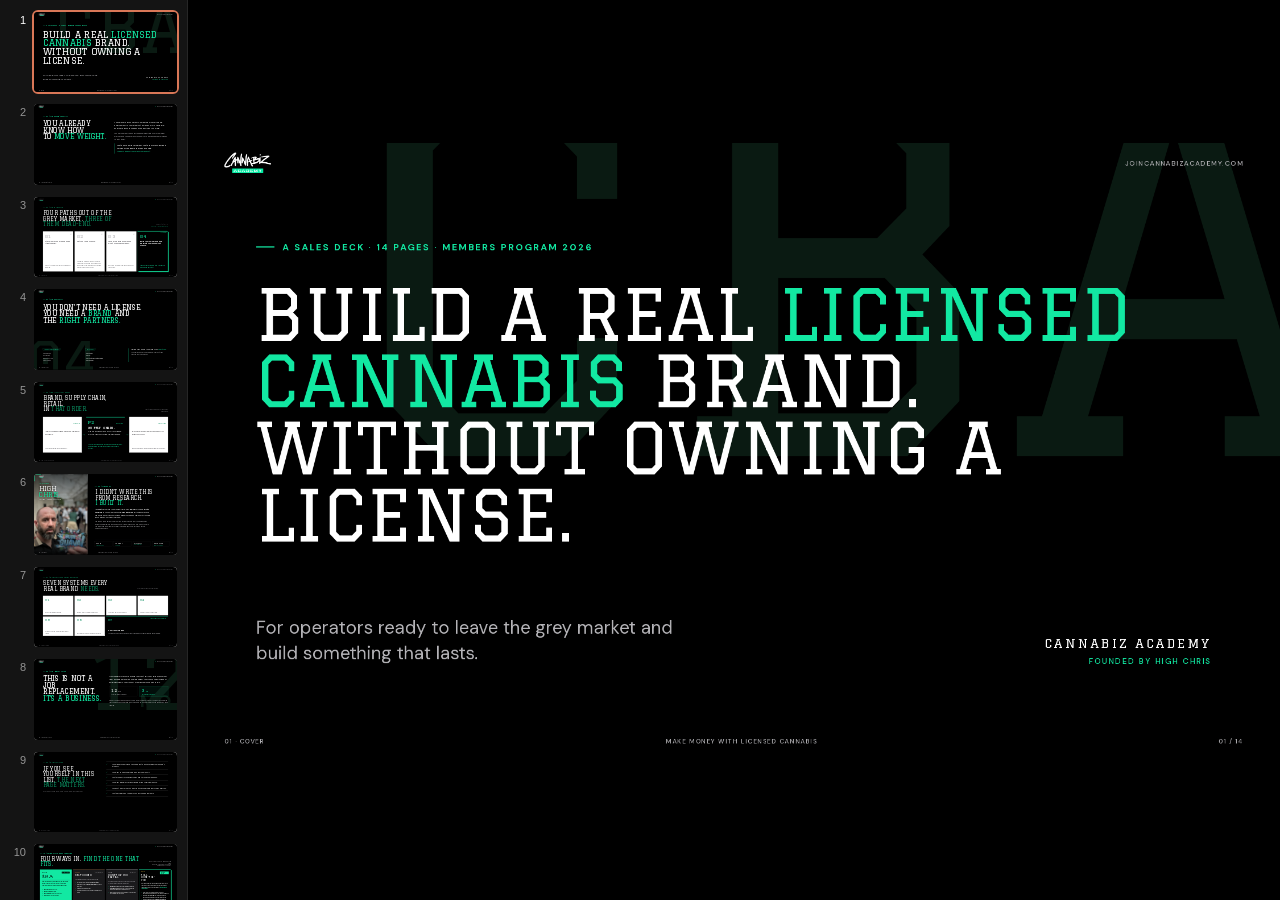
==== commit d0d2fb27: "Membership deck: rename title to Membership Deck + add OG/favicon tags for link previews iMessage, S" ====
--- a/membership/index.html
+++ b/membership/index.html
@@ -2,7 +2,29 @@
 <html>
 <head>
   <meta charset="utf-8">
-  <title>Cannabiz Academy — Sales Deck</title>
+  <title>Cannabiz Academy — Membership Deck</title>
+  <meta name="description" content="Cannabiz Academy Membership Deck — how operators get licensed, build brands, and run their numbers with the CBA toolkit.">
+
+  <!-- Favicons -->
+  <link rel="icon" type="image/x-icon" href="/assets/favicon.ico">
+  <link rel="icon" type="image/png" sizes="16x16" href="/assets/favicon-16x16.png">
+  <link rel="icon" type="image/png" sizes="32x32" href="/assets/favicon-32x32.png">
+  <link rel="icon" type="image/png" sizes="192x192" href="/assets/favicon-192x192.png">
+  <link rel="apple-touch-icon" sizes="180x180" href="/assets/apple-touch-icon.png">
+
+  <!-- Open Graph / iMessage / Slack link preview -->
+  <meta property="og:type" content="website">
+  <meta property="og:site_name" content="Cannabiz Academy">
+  <meta property="og:title" content="Cannabiz Academy — Membership Deck">
+  <meta property="og:description" content="How operators get licensed, build brands, and run their numbers with the CBA toolkit.">
+  <meta property="og:url" content="https://www.cannabizacademy.ai/membership">
+  <meta property="og:image" content="https://www.cannabizacademy.ai/assets/favicon-512x512.png">
+
+  <!-- Twitter -->
+  <meta name="twitter:card" content="summary_large_image">
+  <meta name="twitter:title" content="Cannabiz Academy — Membership Deck">
+  <meta name="twitter:description" content="How operators get licensed, build brands, and run their numbers with the CBA toolkit.">
+  <meta name="twitter:image" content="https://www.cannabizacademy.ai/assets/favicon-512x512.png">
   <style>
     * { margin: 0; padding: 0; box-sizing: border-box; }
     body { background: #000000; display: flex; align-items: center; justify-content: center; min-height: 100vh; font-family: -apple-system, BlinkMacSystemFont, sans-serif; }
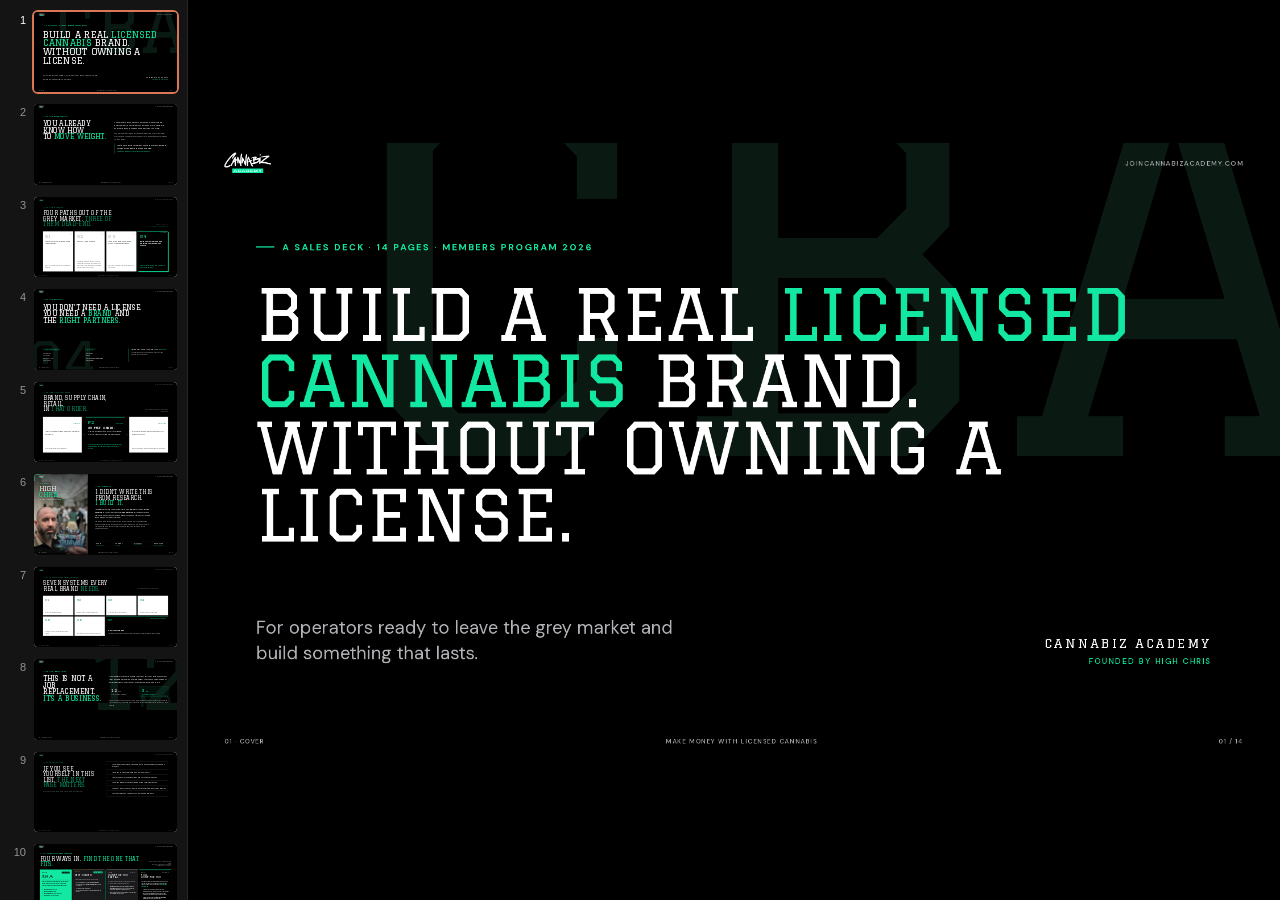
==== commit c62fffd0: "Membership deck: move Primary Offer badge + highlight from Gold to Bronze Bronze is our primary offe" ====
--- a/membership/index.html
+++ b/membership/index.html
@@ -194,7 +194,7 @@
   </script>
 
   <script type="__bundler/manifest">
-{"0f3013db-c077-44a0-a767-a2a46d66e64d":{"mime":"image/png","compressed":false,"data":"[base64]/Jgi4gJKw/BFFTWQVESaKyCKQKCogQoZFgrKk2XcngMgmZAgJyBLy/763u3qqb1fVPVV1lvdUfed55rm36546530/5z3bW+85ddxx/EcCJEACERJIkuQm4zT7ldFo+vxxOn3jKJ1+ejyaXj0eZV/E58Ub17NfWV5e2xWhehSZBEiABEiABEiABEiABEiABEiABEiABEiABEjANYHRaPTjcC7+f3A0vn/DuSgORqP/7xkn099Jkv2nupaR+ZMACZAACZAACZAACZAACZAACZAACZAACZAACSgnkKaTuyCC8R9GaXaVoYOx1BGJ+7+PyMe/[base64]/B2fj9bU67wJGKHWX5bpLsP7Vec/5KAiRAAiRAAiRAAiRAAiRAAiRAAiRAAiRAAiRgk8AJePv0QdmC3NG51/3cRQfOTThQX2gTFvMiARIgARIgARIgARIgARIgARIgARIgARIgARIoJ3D8OMkePBpNP95HR2OuExyp/7d79+5rliPgVRIgARIgARIgARIgARIgARIgARIgARIgARIgga4Ejk/T6f3gaPxQ7pTr+2eart29KzTeTwIkQAIkQAIkQAIkQAIkQAIkQAIkQAIkQAIkMEcAjsZ7YYvx+/ruYNyhXzp99hwK/kkCJEACJEACJEACJEACJEACJEACJEACJEACJNCWAM5ovBuccO/Z4YhzcGaixjLgZP1oW3a8jwRIgARIgARIgARIgARIgARIgARIgARIgARIYJPAeHXf7eFse4dGJ6BvmWgUJEACJEACJEACJEACJEACJEACJEACJEACJEACLQkkSbYXjsZ/8e3U01zeysrKjVri5G0kQAIkQAIkQAIkQAIkQAIkQAIkQAIkQAIkMEwCq6vZ7nGa/[base64]/[base64]/[base64]/[base64]/Ft57TPZnXE1CRAAiRAAiRAAiRAAiRAAiRAAiRAAoYEEFl1d2yh/rJvZ8cgykuynzOsBiYbMIEg0Y2bzv7l5bVdA0ZP1UmABEiABEiABEiABEiABEiABEiABGwSwIthrosXRxwahOMvTCTll2zWF/PqLwFEF58fqh2maXZWf8lSMxIgARIgARIgARIgARIgARIgARIgAW8EsIX61ohq/HQoJ8cQypXzML1VKAuKlsDGm6nNX0Jku+1gW/[base64]/[base64]/mePV7KccisCsSYAESIAESIAESIAESIAESIAEYiGQppN7YMF4pRZHxhDkSJLpXWOxD8qph4C2tqGHDCVxSQCRtb8M5+K/mdof0n5hnKz9P5cyMW8SIAESIAH7BOToFgQhPAj9+JPHo+xl8kAJ31+Ph0rn4PNM+yUyRxIgARIgARIggd4SGKdrv226iGQ6S9GPafbHvTUoKuaMQJquHdDWBp0py4yDE8iy7CRxGnaMfH93kuw/NbgyFIAESIAESKCSwGQyudkomf4+nIsLj1WC0/F/R6O1p+3du//6lRnyBxIgARIgARIggWETwNa4H8L2t7/V5sDouzyYzH1A2A/b+qh9GwISXaCtfbTRg/foJ5AkaxM4Gj9rx96yL47H41vo15oSkgAJkMDwCIyT6e+06esxRvwPnI93Gx4xakwCJEACJEACJFBLAIu/G2CS8J9tJhi8p32UI5yN307TfafVVg5/JIEKArKtSVX7S7NLK0Tl5XgJnLDp2P6eTVuTKEmJoIkXCyUnARIggX4RmKxMboezeD/Sta/HeuIP+0WG2pAACZAACZAACbQmkCTZXpzJ8rmuEwze39zxiEnZ41tXHG8cPAFtbU4coIOvlB4BkAdRcDa+xZ2dZR/uES6qQgIkQALREpisTtYwhh+11t8n09+KFgYFJwESIAESIAESsEMAh0D/IiYX37I2wRg1d7oNtWxM7N5hpxaZyxAJaDy/kQ7H/ljieGV8Bh5E/bfr/hkvn3lCf6hRExIgARKIj4Bsg3axFsBRHKvx0aDEJEACJEACJEACnQnImYHYNvEC14tJ5l/ugIVj5tt4K/UtO1ckMxgsAY3nN2LRcv5gK6RHiqNvuiv6qCs99d+XYzy6do/wURUSIAESiIbAbBv1KPumi/4e48j7ogFBQUmABEiABEiABOwQOOOM7McwsXi3i8kF8yx3MM5zwct5HmenNpnLUAnA4XjhvF0F/xsvsRlqffRFb7xp9IFYJF7l05YY5dgX66EeJEACMRFYWlo6Gefpfsppf5+s/WpMTCgrCZAACZAACZBABwLYQn26vEXO6eSC26qvruWbZu/qUIW8lQRmBNCOL6u1sxDtMMnuzeqJlwAehPxaCJuSF8jES42SkwAJkECcBND3vtx1n48yPhsnHUpNAiRAAiRAAiTQiECSTO6AqKhvuJ5cMP/aKMfvyvaVRhXHxCQwR2B5eW2XxnYmcs2Jyj8jITBezX4qpE0hsvIXIkFFMUmABEggegJydIavPh/9+52jB0YFSIAESIAESIAEqgngvMaHYmLxPV+TC5ZT7nQcJdlTqmuJv5CAGYExIgk1tjEz6ZlKGwE5Txb2dHlIm8L5n6/TxoXykAAJkEAfCezadeBEvBTsc776fDgcn9dHjtSJBEiABEiABEgABDDQP9zXpILllDsaZ1zS7JMHDhz4ARolCXQloPKFMWl2uKtevN8/AemT0D+th+675UVafHmM//pniSRAAsMjME6mv+O1z0+zjwyPMjUmARIgARIggQEQwJmN9/[base64]/SH6/DRdu3sHsXkrCZAACZAACZCAJgKIbHwQJhTfDTGpYJnbnY6I/HorbOMamuyDssRLYHl5+Xoa25jIFS/VYUouUamabIlvMx2mHVJrEiABfwQQ3fiCEP3+KJk+xp+WLIkESIAESIAESMAZAZzZ+IAQkwmWud3RKDxkAT0ej2/grLKZ8eAIIErggMK2tj64iohc4SRJrqsqunHzqAqRK3K0FJ8ESIAE1BLA/CHImb3Y6fMstVAoGAmQAAmQAAmQgBkBvG30rphMMLKxxTmLtp04OGfvO0mytmpWc0xFAmYEcBboWbZttWt+PL/RrO40pUKdHexa7y7ulzFMEyfKQgIkQAJ9ISAvCQt1rjvO6D3UF47UgwRIgARIgAQGSUBp5NPVLhalUeSZrD1skIZIpZ0S0LYNVtoioqof7lRpZm6dAF4W8xaV/Wi69tvWlWWGJEACJEACx8nLC0P1+5i7vJJVQAIkQAIkQAIkECkBnNl4/1CTCLflZp/DU9EPuS1j51boruVB5mdGakoUWzkBjW+oXl5e26UcG8UrEMC25Wt17eNc3Y+x7E8LovIrCZAACZCAJQIhj1zCEUOvsKQGsyEBEiABEiABEvBJAM6tx7la/IXMN4+ayrLsJExUvhxSliZl4ynua3zWP8saFgG0hcua2KPrtHCAHh1WDcSv7Xh13+1d20Xb/GFPL4yfMDUgARIgAX0E8OKWR7Xtmzvfl2Z/rY8IJSIBEiABEiABEqgkMJlMbobF2UWdJwEKzjvcpkOafXK8Mj6jqLjGqK5tMucM0+z9Ej1UlJ3fScAWAZVvqE6nF9rSj/n4IaD7IVX2Mj8UWAoJkAAJDItAyLN75TiYYdGmtiRAAiRAAiQQMYE0ndwFDq+vlTq9cudXlJ/ZkcnpkxvPVw0WyB+PQdfJ8uRW87LzbxKwRUDlOa3p9Bxb+jEfPwQQJftyvf1p9io/FFgKCZAACQyLAM5w/I1QfT/KfsKwaFNbEiABEiABEoiUwCjJnhFqwuCyXCyCPyVRm3m14G2lt0Rk43+4LNNm3nCKPjqXnZ8k4IKAHDNg02at5JVk93ahK/N0R0D6Wit17+Chloxv7jRnziRAAiQwXAJjvMwwWN/PucJwDY+akwAJkAAJxEFgNBr9RCyRfo0nNNhGfcYZ2Y8VawLOxnc0zsfBAthEBmwV+bei7PxOAi4I4M3C55jYo8806JOWXejKPN0Q2LNnzw/5tI/GZaXZQ91ozlxJgARIYNgE8NDyZxr3yZbm1VjD7Bk2fWpPAiRAAiRAAooJLC1NfxRRKZ8ONVFwWa44UXHu4U2K+GVbtcsyLed9+byztKgLv5OALQIazzK1pRvz8UMA29pWLPd/V1vNb2Vf6ocESyEBEiCBYRGYrExuZ7W/buCMlBdADos2tSUBEiABEiCBiAjA0fDeUJMEl+VCr4/iqecp81UxTrIHuyzXat7p2mPn5effJOCCAJzzl1i13QaLhYpy113oyTzdEUjT6YMq6tKu47ClbS0tLZ3sTnvmTAIkQALDJhCi/5eHpcOmTu1JgARIgARIQDEBbIH4kxATBPdlZh9GZOMN59Hv2nXgxHGafcR9+dPOC2xEnX5e5J3XgX+TgAsC2toEFxEuatltnjgj8Sna7CiXB/b0H261Z+4kQAIkMGwC0s/mfa63z2TtkcOmTu1JgARIgARIQCmBJMn2epsQtIxIaSOfRGqVORulGsaj7FVt8gxxD85ufLJS06FYPSOwvLy2K4SN15bJN1RHZ2V4SPKK2jr1OA7skIP2FJ09UWASIIG4COAs6D/a0fc67fezb47H4xvERYnSkgAJkAAJkMBACMD59ga/E4PuUX+L5JWoqNNO23edsirE+WK/vOh+Tb+vrma7y/TgNRKwTSBN1w5osn2RBe31LNt6Mj+3BND/fkCbHeXyJMnaxK32zJ0ESIAEhk1A+tm8z/XxibnLE4dNnNqTAAmQAAmQgFIC2Er9QB+TAZ9lILrm5XW48ftnfMrTpSxEaX6oThf+RgI2CYhzr4u9urhXnKA2dWRe7gnA4fhtF7bQNU/IddS99iyBBEiABEgAwQyf6Npnm9yPOf2nSJsESIAESIAESEAhAWzVvZvJYB5TGiwoz12EOiZ9sC3lnEX68HcSsEVA7E1b+5Bt3rb0Yz7uCSTJ9JbabGhLnjT7a/cEWAIJkAAJkMA4md5zq+91tp06++bq6tptSZsESIAESIAESEAZAUQyPcL9RMD91umiDogGfJwJZtzztuJ9mr/jfM3bmOjENCRggwAcjhdqaw829GIe/giMV7Of1mZDuTyI6L+vPxIsiQRIgASGTQAvZ3xx3v+6+EzT6b2GTZjakwAJkAAJkIBCAhIF6GLgD5pnkj3YBDWcks8MKmeTp7xw/pjoxDQkYIsA+obDytrHui3dmI8fAoic/wNlNnS1yAPb/vauXQdO9EOBpZAACZAACQgBPMh8u/0xIftikkz2kzAJkAAJkAAJkIAyAnhr87XsD/x+Ixnn5U/TyV1MMCO65Xnz92r+G87RZRO9mIYEbBHQ1h7EAWpLN+bjh4DGKNmZXafTf/JDgKWQAAmQAAkUCYyS7FkYG75hZY6BozGWlqY/Wsyf30mABEiABEiABBQQkLfGYfvB/a0M+E0i9RylhTPiCtMXSuBcsbvGpDeihJ6swGQowoAILC8vX09dG+EZptFZIF4U8Dl1diQRjqPpo6ODSYFJgARIoCcEsiw7CVusH4rx4c1txgjMi1+zujpJeoKDapAACZAACZBAfwgkyf5T4Zy7qM0Ar/ieyyerkzXTWoIe71asy2zLXy4f6upfTPViOhKwRUCc97kNavmUt2bb0o/5uCewsrJyIy22My8HHrituifAEkiABEiABBYRWFpaOhlzjn1ynjweBv05+mucrZ59fXu/nX0OTsZ/RGTkkyaTyc0W5cnfSYAESIAESIAEAhHAgP3W7YN42C3QFmT5GiYpK6Y4of+dLJS5zSnoLL80e5c8BTbVjelIwBaBcZLd25ldt4xyNo1gtsWA+XQjgPr6WW02tCFP9s1umvFuEiABEiABEiABEiABEiABEiCBbQQ2ty/4cZa1dCo0WaDKNuqmWyrA4F1NygiXNvsczti84bYK5B8k4IkAogjOCWf75Q9BPKnOYiwRQF/7Am02tCnP2yypyGxIgARIgARIgARIgARIgARIgAQ2z2T7ktIFYDsn6Or0jk1qFi+KeUAk+n+LW/6a1CzT2iaASODzNLUVPFw4bFtH5ueWgNrzG/HCAreaM3cSIAESIAESIAESsE9A1vOYo58p/xEccLb8l6PSav+PpofytFWfuP/c+TwwjztSthbA0QeXzKdd+HdBBpFd9LBPhzmSAAkEJTBKp68o6zRivYYX3tyvCdDxyr4UDC6LQt/V7D5NdGNaErBNABOHw5raijhAbevI/NwRwDEXY032U5RllEwf5U5z5kwCJEACJEACJEACOwkUnYW507D4OU7WHjbvEMwdeVXOv+L8Jrbv4rgUnel83GkrvEIC0RFA5/Wk2DqhWnmTtV9tUgmIbPyF2vw8bP82LR+y/kkT3ZiWBFwQ0DaxQbt4uAs9macbAtKPmfZ5vtOl6eQebrRmriRAAiRAAiRAAkMmUHAqHoRD7dCGwzCSgJdA62EJCILj9eCQ7Ya6k0DUBCQS0PeCzmV5eBHBE5tUCJytf+RSHrt5Zx9uohvTkoArAnbtuvxMxiZlLC+v7XKlK/[base64]/nKUMui01F7q6B8JAACSTK5A5yNV/Slo8LZDq+GWtdoWrnjNHtODAxQV+9to19THkxPAiYExkl2b1XtBvKYyM00OgigP/t3Vfaz/UHSl3RQohQkQAIkQAIkQAI2CchOsVn0Yf4W582XsBSvVX0Xp2L+whbkMzt7UfFcxkl0oSZ9pQ5s2gbzIgESsEgAHeb9NXUYXWXBwND67bQYON7StXzX98+iUMfjW1g0AWZFAp0IoN2c49rum+TPrRWdqtP3zcejT/tOk/r1mRayvck3EJZHAiRAAiRAAiRgj8Cm0/AgxvRz8R9Rh9kRn3MJltX9bHYThrLjyp7VMCcSIAErBBDR91CTBhxLGnm7dFsw2Z7sR6Dnt7TrmqbZI9rqyPtIwAUBZQ7HdRc6Mk83BEaj0R7NfS7GlKe50Zy5kgAJkAAJkAAJ2CIgW5nFsTjOoxTpWOx9VOP8/FG2VtuyJ+ZDAiRggQAa5a/NN9RY/8YW6s9Cn04vUJmFxW/fSqeuo8ZA+noLVc8sSMAqATwtPqyl70AbOd+qcszMKQHU15202E6ZHJOVye2cAmDmJEACJEACJEACCwmIM1H+bzkUt7YxM1qxbP4y2Gs8VmlhW2ICEvBCAFEbD+hLRyRb3sbj8Q26gNu7d//1MYj9r2YmcKpeliTJTbroyXtJwAUBXQ7HtYe70JF5uiGg7vzP7Q+d3uZGa+ZKAiRAAiRAAiSQE8ijE7EWOzgLAEmzC2Trs0SsaV6bUTY/W6UbcU6nF+Z2xU8SIIFABLS9UbZRJ7J9MXi1re1uGOBe20UOL/euZvcJZDIslgRqCYgz3EsbmGv/ZWXKpLVWWP6oigD68J8pq0cV11azn1YFi8KQAAmQAAmQQKQEcqfihkNxejYdigqddQbzbBXzswVy8iz3SDsJit0PAqurkyV09N+IobNYKGMyvaeNWsHTs4csLGtBx+b6fsj4fBu6Mg8ScEHAtf2b5o/J61EX+jFPdwTGq9lPmdav13Rp9hF3WjNnEiABEiABEugngaJjEesXvr058BrS69xJi67cVt3PzoVa6SewsrLvpngr1xdj73jEqTBe2ZfaID4bFNPsSt1Msg/v2nXgRBv6Mg8SsE1A2pCW9oO+4bBt/ZifWwKIcLyzFvspysGXc7mtd+ZOAiRAAiQQP4H8TEXMvzbf/syoveJcgt8D2UM6PSf+1kUNSCAyAjj777pwNn449o4PA9sXkiS7jS38yO8/NTPBAH4Fzqe8tS19mQ8J2Cag6YgGtOfzbOvH/NwS0HqGo5zr61Zz5k4CJEACJEAC8RAQ5yL+H5xFLfJsRXUvFtW8nvUtGwMQ4ulXKGlPCOzZs+eHsI367b4bu/3ysq9Olie3slUtGDAfZ19Gu09y5OU+tvRlPiTggoAuhyNfGOOijl3mibdNPlJbP4yx4UMudWbeJEACJEACJKCZAMbBZXkbNJ2Ldtd12uY7fZUHdnuJ5vZF2UigdwTwNOo18Xco2dfl/ElblSNvewaTb2nmghdxvMSWvsyHBFwRwNbTs7S0I3F+utKT+bohgPHpfC32syUH3o7pRlvmSgIkQAIkQAK6CMjROGk6vRe3RdO5uDUP0nIWYwc5dLUySkMCPSYAD//z+9B5YFE6tVlNiBx8nmYuGPQ/mmXZSTZ1Zl4k4IIAoqfP0dKWXOjHPN0SUHmucJq92K3WzJ0ESIAESIAEwhCQ6MV8azTG4CNa5nCUgw5PmzYQpnWxVBIYGAE41Z5ms+EGy2s1u4/NqhuNRj8OXb4XTJ/FT2u+NVmZ3M6mzsyLBFwRoMPRFdn+56v1DdV44PPc/tOnhiRAAiRAAkMgAOfimZirnY2x7SLFax+eibh4fUhGDRgNoW1TRxIISkCeXPVhUIEev2cb5DjN/kozG2xR/WXbOjM/EnBFgA5HV2T7ny9s5y0a+2I6HPtve9SQBEiABPpIYHl5+Xpb26P5Yhc66Bo46DTOx7rI1Mf2TZ1IQA0BLOKe3qWBqrk3zf7MNtQkmd5SjX4lgwDObXy5bZ2ZHwm4JKDF4Qgn0VGXejJvuwTGq/tur7UvHiXZM+xqy9xIgARIgARIwD4BOhi5DVnrXCq0XPZbG3MkARKYEcBZHK8K3cCtlJ9mf+GiShHd+DdW5CtxFnbNFw6Tj+JlNtdyoTfzJAFXBBQ5HA+70pH52ieA/u5fuvaZru7H+VaPtq8xcyQBEiABEiCBbgTkBS/526N5/iKdja7mQbHnyyCEbv0M7yaBUgJLS0sno3H14mwObKN+ZamSHS8mSbZXaweKurtisjy5VUcVeTsJeCdAh6N35NEXmCT7T9XaF4tcGCtuEz1kKkACJEACJBA9AToY6VTUPF/SKhvW1Yejb/xUgAS0EcCi/41aG30TudBBvMMVW8jx5iay+EyLF/zc15XezJcEXBJA33Ohz7ZSVRYnFy5r2W7eeKj01Kp6VHD9bXa1ZW4kQAIkQAIkYEYA4+PsBS/[base64]/eL9LUhgRIgARIQBMBCayQMxgZweg4wo2OviCOPi1zOzmKQFO7pywkEDWB1dVJEv2hwXA24mUpN3FVEXgBwK9r6QCLcmCrxFdcOlld8WS+JFAkQIdjkQa/mxAo9oNavstYaiI705AACZAACZBAUwLiAMF65BC3SdPRqGXe01c5ZF3StH0yPQmQwByBNN13Gp6MvbgXHQW2Ubt0uu3Zs+fa4PQljaySZHKHuarlnyQQHQE6HKOrsuACw2au1NgncwtOcNOgACRgRECixGQrappO74VdPmdv/Jcz77KLNv7vPPsOzp5LZr+J02eUHZT7jQpjIhLoQGDmaOR26UFH22mc7/RZpjRdO9ChyfJWEiCB8er0jugkvteLjiKdvh2Rjdd1WauYUJ6nkRU6wye61Jt5k4AvAljA8QxHX7B7Ug4iPD6jsV/Gg7z3a0GcO1TEKSLb78SxIt+5TUhLDVEOUwJit/LfNH2eDg7C5Y2tp+JQ3HAm2t7RI9Fms6gzlJWXy08SsEFg1oen2bkqxzpuN6YDtK82gBdZ2mi/zIMEBktgsjy5FQYudWdftRlMMcl7qeuKnE1WFXaomHi/zrXuzJ8EfBHQ5HCUCb4vvVlOewIYM3S+NAYR9+216n7nhlNRoq+ml9SNq7mTRNJ3L5U5kIBdAuIUn0UcjrIj83YstivOQ/k9d0QWPg9iPDlXohDn7/PzN+SFc98uDebmkoDM88Vm5h3Rsz40YF1uPDCq78f92DS3L5PzcGwAfcFRrgNc9rjMu/cEdu06cCIG1E/0ouNMsz/2UGHHg9V79PHK/msymfywB/1ZBAl4IYABXk2EI7dReKnyzoVgLHuZvr55ejUcH//YWbmGGXQ912vmwEmyezcslslJwDoB6X/h6DmksW03kyk7wrHEunlYzdB0m7I4HsUpabXwBZltyLZzS38zGxyOk4hcWNc2bECcjb7b+oKugD+TQHwERkn2DBsNMmQe6Ay+P0qmj/JBP02zR4TUtbTsdPqN8Xh8ax/6swwS8EWg1NYDRRZzkeir1ruVA8feUzXZTS4L5HpyN83M755FwFjcbofx9SJZ6JpLwJQk0I2A2NssKrckwixvU1F/IhKTbaqbjbi4W87anT1oMZxnbEaEe3E6MrKRzrOo+zzDNqVNR3E2cv7vordlnoMiAOfZWFvjbiMPJgn39VFxKysrN2oyGWmjS5t7kmR6Vx/6swwS8EmgTVtwdQ8nHD5rvn1ZGAt+wZUNdMkXzpP7tdfK/M4xIhJdjFE+F9bm2jJlHwiII0W2G2NhN9vy7MJ+u7RdV/eyTemy3o2t+s2dWhLp6GOrJeQ7x5UtMt/m9U5m/WcmzkZGNurqpylNhATgpLoloi7+N/JO8/LxeJr5wg9er1THK137bV/615Uz2+ohb2fcWjRk59JJU0eMv9UREHvS1NZoy3W1pec3TA5HmuxmSxYP4xQeIJ61VZ6DaAI6SPTYeeySFOYLgc5U1LNY5hvsw1uz1EGnvhPOQNdaDMUR36keHIx7lEdPX+m5LtbpbHTdqzH/3hPA9tsbYPD6tOfGe7XN8iD/lxE1crqvyhqvZvexKb+NvMDg5b70rypHOuTZQe0VA704IKvu7dP1rSgNnDMFnS8q/p89OUcEh4+n4H1hKg4+G23EWh4eFhR9qbuQepxxRvZj1uq8ok9rk3+S7D/VJZfOC+YGunIS7rIm+5u32A0e2h7EZ+2Li9q0r9jvGco8SaN1z+awDfq/KltzuUVeIteryuX1wTrErK6paUfH7Ajj1Plcr2nsrSlTVASSJLkWGtN/xty5wNH2PxKh6Qv85PTJjcFMVTQoJqjvlRf++GIwX87MwYa3QRrZUY+dNY04yKQWZzcxWm7emnb+rW6C3WMb3kk/3itZlp1k1CdZWGA2KcclUd9tBePvZZyMu6zRfuSNOdOZs4dtGPPEZpq0lyGmZaRjGLuffwt1W9uDvZ/nSgNupz7mDGpbP7yPDBfZANbVR2U+5aodM18SGAyBAwcO/IBEXi1qdLp/z/7LdbTIvEFgQvIGTUwwef8yHMc3mZfT19+y2GwapdBHJ9vGk/HsSBvbkHYo9/uqs9jKUTfBpsMxChOSMa5Ne3R5D/rrz7uCN9uaGsCZI/2/K52Yb3wEZkdg5OcwMoKxfeQRF7tejd/mPEOc6q6EF2emyzGKedMZN3QbQBtjVKOrDoz5Do8Aoqv+Pu5OJfvw0tL0R33WHJ46q3sJwWR1suaTQbEscZK1iVbo2wJ15nS1sdBHlGiRL79vEFA3wabDMQrTnEUce45eXDimptm7XMGrO85ioVxdObFNuKpW9fnKPIDRi/adFDK3ErbqDaAHAlqbwxX6UVdRquIMcd6fF/RgWfbbNpmqZbrex4CYHnTRVCFWAoioem7UHV6avV/OnvTJX5ybsxBrRQMxJqMP8cmgWJZMhNs4G3O7czUZK8ro67vNSGHJSya/vmSPoRwwOZzbjYpPOldiMJvj5FxfFfZSHDPwoM8FPA3nnLo8t8wFM+bZnsBGNG12rq0tqOraabHNBvyOeRajh9ubqfGdNqMbc1sWx6CxAA0SupA1l5mfah1h7SOlA/Zf0dhTml3apzVpg+6ESUnAHQEMgo+PphMo6SjhfPgAthBf1x2h8pzB7TWauIHDC8sldX+1q7NROPZlIu3ibbDChov3Y3YsPDS1PZnwH5OO37QSwATygarsRvq91M2LszREvUC3i7TaAuWyQ2DmaMTL0LS1q17Lw/HGjvHW5OLCce5qW7WGh0u9bm8l686Y9MU4fBT/D8s8VZxoYi9VQQxDd14LK2FQxaemy+BPJEACdQSSZG2CBnZVTJ1nUVYM4J+Xl7bU6ejiN0TK3L8oR/DviPDcvXv3NV3ouihPG87GnF/soesutuHkbLid6pgl5kzUfHIBeKxyFH8bJdkz1NhMvohJ1x5rG5n0Q1r0ZJSA7drVkR8djeEin2QuwAeQ7tqByxdtyXzZheRa+nvKEa5fKLBfxwPH82TsbdJP2FzLFWSJJxKTjkYXXRPzJIHjjjvttH3XwcTlM1F2DBuRIUeTJLuN77qUaEo8/fyiJm6rq9lu3xykvI2FbbsXo5Txk6icEHrYKlMG+DK9bF3jQiO3ORWTuq2JlES12rIh5uOOwOwpf+7oU/IpD69sa+wiyrptHwbmjHK0XcEB86OjUcfYE/[base64]/7yw/ziTDjF74Wx/lwf45tv24y5PC6S3bQDebDrzC7QN7uQeuYwku2gPtZePS0DfdzW1uPcuTebb+509l2Y/771iTfIS9oY26TIPMS+fcMh7Cbi2EUbZ54kECUBTCAfFPPAhI79Z0OAT9PJXVRxS6dvD8FBysRC5DwXLGLdgieDtgseZXnK5CBUvYcu13UUaRnvRddcOFRWVvbdFG1sOhqNfiI08z6Ujzrat6geQ/yO+j3FNt8QetSVKQ+mbOvI/OwSEIfFzLGI8xilvurqk7+piXI8z64VMDcZy13at8u5G/[base64]/MLl/Ckn0V7vrQP7XLmECxsS5Y5kIxvi/+Xb0PO7x+ic7Foc4N1NGJ9Jusm9plFa+B3EnBIAAPqW2IdjBDd9CcO0dRmLWVr4oaO8w9qBXb048ZTVIdbTjAoOBLdabYyOfJtH7FGg3apCJkw+Oa8qDwbExj0y09aVA4WEu+SyMcu/IZ6Lxbn6o4QgUyftl0fPhbMC+205MEL2u35tnVlfu0IzMZwvll66wzeNvas5Z4hzgHaWb3ZXT7mcT4evohdaHY8FpyJ583GrIi3JJtZlo5UGIcPyoMKLf2XNznghLcVGKCjJikFCSgngEHoad4aeMmio1PZ6fSfgff4EIjxZGwFsn+vk/xWeWT/deDAgR/wzUIcK5gsOT+nMMZw9xC2sRHhsLbLtx2ELM/HgqBpXXblgXp8qXGZafbJlZWVG3Utc2j3Y/H1fmPGVvvq6ggo2LL1rcZYvKk6vzFnvtFXMRorZLsbJ2sPE5vL64Sf1W0zGjaR7ggJ2Q7qyvZR7z4dHxsPF/DGYokU9LDderOcw7NxKD/7cNOZ6MPRWle3Q/5tww48rN08zZ2atFMJUrARFDBk+6HuJNCIAJyNd8Zg8P0mDVVLWsj9XtnS3Ehhe4lPQGf9IS0sRA6fE5YiRl/RZVJOsVzt36U+QtkH2oZ1p4Vm3jKhDcW6otz1LrwwMX96Rb51ETgXdylziPeCsboXxsAJ9xLbdYGxyv0DoZaLCh4LYLu2F+cnCy1xNOKYhiMt+pm6Poi/tWwHNutBHPmLrYApTAh4m8fBEWcij4s00h+Invn/jUjI7W9Almv573WfQ9+a7KJ+XOSJOebZNvucaPJiVKMLc2KeJFBPYGVlenNMOL8eTUdRnMih00iS5Ib1Grr7Fc6vx2vihsnA89xpW52zTDx8cZBFc7Uk+n7BgH6OLzZl5QxpIa/N4SjytLVI1Nu4rD5Nro2S7Cltyx3affLiHROm3tOka4+1XRfedSiO1Qu/Z0ds68v8yglsRrTgBTAD3D630A57ENlY0FHmZuVWwKtNCMg8ykv/GdDh2IQH08ZNQPoFzQ8gXbY1RjXGbbuUPlICe/fuvz6cjZ9w2bgd5n356urabUOhF0cnnEnfcKhfoygBDB4f2rXrwIkhePiOkIgpBB42EnQb48Z2xWFsrda2gO4SjQtn5fs69S2r0zuG6AtiKxN1dGYnzoXFvc18ZNeBTZbiZLIpn4u86ByxWePb85KII9j6waEuMl3YaxR50oG1vSG0/Att53wf9S3ltBSRt5HAQgKydsLc8lwftqytDOh9lHOMhSbCBCTghgAa4Du0dQrG8iTTe7qhYpYrzv36C2NZHS1KC+VfniTTW5pJbjdViIVsTIOGBicY2vkgtlYX2kMjZ72z+1ou9mDfP9tVJtjdp+y29H7mhjNhH9yVtYv7bT9UkT7ThZxW8+SZc1YbGZ2M/YpWbNPWMPYftmpUA83Ml6Oe9TVQA/[base64]/2a5ou6/KXOCnXIIMiW4UgiYWaHbvt0cNWWlR3p8xO+2UK7Vn//i9A2kbhoz6OmfUBN+sv51ur6zi1Np39awy9IpCxs4M/rpW7+K8bN87TpWSYPtxQ2r1u5AzazjP88l1HZGFBm476vtbMo3pUTkLblr854lm3OnZ/dCWzY7kCjGkfTdT7A7G5DzIEE2hK4BjqgeJ2N6fRjAd9IPWNuY7ujrckLFmd/2NYQbN2HreWX2tLHNJ9YngLL4tlUJy/pIokMbWObGreMtnHwoj292KYtoK28sA3PodwD3n9tk7eVvFaz+9jmL32mFdk8OHS4SDCvfUYz+n+QFEs7yuVsMw6ZW2D/U+LYjXvnLH189p8oNfRBAMEgZ/uwV5Vl9Hit48N2WAYJdCaAbdQvVdk5mC1iviZvFO0MoWMGeEHKh3UwzF7VURUrt4dayFoR3nEmcO5fosNWNhZlcp5kXxfzGh2OTc1LXvqE9nSFbZuRIyCayjKU9HA4XmCbd9f85GVutvn7frFXFwaMcqyv/Vk092wxOdjIlSCRx11sOuS9bSLt6y1wWL/6Po5iWHSprW0CEtWobe3hq/[base64]/Z3TMZ+pqk8Q0gv/Wlbpk7uQ8Slbe6a+6JKhg442ObqKz86GvU7yCvtWMFDR+1zJV/tqG05Mpb7rN+2cvK+4RKQOT3s9CKfdqqhLOh8FE7Wc2SMHG7tU3MSUEIAEU2v1NAxtJche5kGlHi5wC+218HShDmdfmNlZXrzEDxmYfqBohnLuGufRMsgWCa3hmsyMQlhQy7LVMe7xYuNnEYupdknwf8aLusgxrzB/DMa2uSWDOn0j2xz1PXyKvOxUHsfb7ueyvLbOKMxzC6CLZtU4DSjLObtZp4V21FZyzK/Ns/T9d/mkjElCcgLw7KDTueOSvt/[base64]/dxl9bOGuYVEoiEABbgT3Ld8B3nLy+J+XENuDVEiGAB8qJQLMQ55biut7b7Gpej3uGoOyqlb4v56B2OcDQZ235LB488BXfxQpJQ/VLXcjG+nOKaedP84RT+5a56zd+v/eFHLSO8IXZenz7/LYtI1Ne5tUxatn/m2T5KMGJ2jc8S7nP7aqpbiLkvo7aa1tLw0otdDi2qkY7G4dk5NY6AAJxTvxTxBGnD+bS67/ZaUIPlekieqM+PZ1l2UigecOZ4PTTbhLUsokPxMCnXRIfQafoU5ajO4djQUYLJ1Ou82EM6fbaJ/Q4hDZif6YV5AwcRju64v2322nRsJk92ZCgL8FlU42h6STM+g3SiNX9AWdMGZw55mePIMSgl/+V3/D8aY70wqr1bbxpiXtGneVk3+ry7jABs8uwY+6IOMq+zTZRZAq+RQGACiMa7Mxr29zo0bquTuTZyQIcHBsa4VfwYjs82Oti6BxPdbyMSZ8+WQJ6/hNhSYsJOFgGeURgXJ4OjiQ6h04Bhb85yDLEwqKu/phOk8Sj7al1+Vn8bj29tbMw9Tojz8R5plWuNU8O0HDhB72QTuTixTMtWm055NLuN+kK9H1TL34JdK9FtHePEzLEo/XNTR7bcI/MOJbosnKdD1qNNdbRhy33KY2Yvnu2/6dyhT7ypSzWB2YthBvRASvov2V1YTYS/kAAJBCOQJNlt0EiviGVCVCYnOpinBQNYUjAcAa8qk9PbtWTt/5WI5e0SFqxKIy6yI94gNCxIJoze7KPjZLgvk1ss2M/TxLzJGTNpuu80r7Kn039qaNK9TI6x8rleuRu01SSZ7LcJWybs2nRsKo9sHWvSnmzy85EXxthDTZkwfUlkZ5pdijYt0YiHjzkWs7NsjnExtSdGN3ZvvZj/H/Hd1mzaa3cCzEEDgTF2zAxsC/W6PCzVwJ4ykAAJzBGQJ5nokHS9cdNggbV9MNfxRuoc7crKvptul69kkttYxwZ5pNN/zmUJ8al9IRSCiUmZMTkcsTjrRZTjbJHpsi02zNvETvI08iZa3/0MFs53zssf6ieYX+yb+6LyVlcnic36gCP+/EVlxvC76GGTi4a8ZnM2tQ/0GsxTGvaNtuxtZttYiPtyRssC2JbsrvOR8VCDjccsg7RP1/VUlj8djjFbjX3Z0ZYHdaav9OvS9uyTZI4kQAJWCKCRvr5s8Iro2sVJkvygFRiWMsFT8qeH4gfn8VfA44aWVGmcjXZno9RLY6U83RCTw1E49mGCG7PDEbK/0Hc/g/7lg56ag9pifDM3KQ9nOJ5uExj6caUR6s0dWn3op/[base64]/XVdDZqtUbKRQKbBMYr4zPqBi/9v2VfxUtRfkJbhXo/Vw0T6a26SrM/C8UjFmejsNI8Mduqy2K9Kv6umaVJW4jV4bh79+5rQvarAtnL1047bd91TPj2LQ2cCA8MxPxYP1/SHyTJ/lNtsZY2rVHHLjKJ88cWn1D5xDTGdqkrV/f6rDc4nc52pYeLfJs+7PLJMrayxAHioo4W5Rn7XCy2etYk7+whYZpdsMhG+vY7nY2arJCykEAJgV27DpyIKLyPxdr5YHJ0pe0zq0owtbqEDvBgCK5g8t5WAlu4KbaFkObFZwjb6VKmRNlZMKFgWchCq4v+Nu9tsujDS0LuYLPspnmh3p8ZrNICFoz+/clNWflIv7Q0/VFbWEJF6LjlpPdlYSb1Ji/ycMun8OCyxKHtoOx16e82/x91kP8OB72P7cKbUaiHfOhjswwfbEzsvA9pZE5ks25M86LDsQ/W01wHqfdYjm0wtWWTdHQ2NrcV3kEC3glgQHyRSYNWmuZ749XpHb1DMywQi7U3+ueWfVVeVGMootVkUS5OseXFKgSLmfm3ne4LTc0O3EVVE6vDEZOtPwhpK+D2HZtRdYvqScvvsPXnheReVTbO7b2uLUaa2kSVvm2ux/r23dmZXHjjdhudtdwzsykHun9AAABAAElEQVSMu2VOEdEPcq67ltXlODWLMJq9xMv/24m7csNYcp6tvmPo+czswI/DfodDvaxtDb0++qx/rA83uvZXs/sVr+H6bHPUjQQaERivZvex0uADDapwlj6kkcIeE+/Zs+eHMLH+tk++KO8qMPlJj2puFYVyozpzcKteFA9WkNH5wmuLg7U2HG/00HikaIHYwC6xSFTwsq/[base64]/r6ysP5u20CAvTMKvsqWvD8dPUH7mbcwW0k75zBxaDWwhANt1iZCT6MGuDg/slrjQtfxi350qpHAz9D4Y63i9xTmy9lDAr/KrtIUttr7bLR0xKm3CplAyHmDdFd2RDZbaBMaa6bJNnsyLBEjAEQFM6N5uqeE7fRJdJqN0so6wWMt2nEx/p0x2V9cwuflHa8I3zCjKrdT5BBALm4bqekvuylbc55sdiTFSwj2XBtFrhos/VS/8wpjirXEoKAgRji9WZTOzPi37qi004jjSp1+DNpT38RWfsUU5Kjy7cV3GfnEu2u7vfdiejW3VsujF/zgfthbbRZpdarsObfVDseYTdMeE4fwhVrZDl1v63KD2Vew7PH6fRTXStodu/tQ/JgKYJJ4d60ICHc7hGFiD8dN9MQaTjyJi9YdDcJk9ZYv4TCmt9iRcfdmPk3IinBQ44dB2MmbID4vdR2uSGxPhu4foh0KUmabTPxX2+Lw/nI+f1FEP9o40iPpBkmm7M2xnIexrvkw8VAy/nRoP6MRR59o5JY485+2pY91LVKNzGU3tuGM6G87XeXvV/Pds3jrKzkQdnjmW8zZlTTT7j7f7yht+N/9G336vNnqE3E49s8mOtt1GZ97jh4CPhzEa+zVZq9mMSvdTWyyFBAZMABO5n9TYmRjJhEXd3r37rx9D9WHC4sXhONvGMx7fIhQTFYugDpNtrQ7H4BPWDkylLccWPSTtx6gP6sjFtAzTLYnazhFEe/pAqL7Id7no+34X/fw/S7mor32mdes43bttcZC+0bGs3ndHzOsTUz8VrD42nYy27Mo0n/m6sv1327F/9jBQnFKexgLX5bTlYFqPTdOJs3mnIzB3CDb5zC6Abhfl/ztFhEl9N9imLGW6rrfa/[base64]/JekQiCDHXQXShOHAVvbRtrj3ktgheFy3ipeLog8jmXq5trQ/5w+4O5XY4lE8ZhxjV2AfrpQ6DI4BF0eti7aiSZHKHmCoMi9FHumaNydqDQjKRyZdrHV3nLxEuIRlWlS0DrWvdXecfU/[base64]/OHbmVOozJdZlF4nmyxqe22Sb9R924jG/vkYKxkLJGZiNCU8U6VEzWSeVdZW+O17QT6tNaqbEfb+9Z10355Oyn+RQIkEJwAnhSsGDb04Gcq7ZQze1lwgC0EkJe47NSl/Cl703R4yv7SFiJZu0UmkjFsfzHlag2MpYwwcXV/YP72Ad5Zu48lylGbg8XEAaJ723321SRJrmWpSajMBu301037GF/pEPX+izZgxX6GbFPecBicb4Ob6zy6LD7FyYQ+40KJHJExxrWsXfP34XBc1M/O5jqz7b525m5N7dJReizo7TuYJU/ZIo16iz6C0RF3Z/OsHfLS4di1+1Fxf5f+fodNeJrzdyk3lnFYhXFQCBLQRmA2YYrgbJSyTgqT4g9lWXaSNqam8kD+d5bp1ena5ksKTGVwkU63o6P5wsAFoy55anN+dbJXTHJi2BqhjfmihbDYF9rhP3WtG5f3Y/L41C7tQPu96N+f6ZJfm7xtHT3Stz7ehKULJ4wLG5ZF6Mx5WLOAlN9nDjs4HsR5HGPEyEz+Gh1N6nRhmhrHjDhl8T/qrb/z+suC3padCx95wzPqiQ5G13baMH9pOy76Hubpj8CQnI2wVxzvsPZwf3RZEgmQgG0C18AE49/mJx0x/C0dUJLsP9U2EJ/5ORgwLt6168CJPnWYL8v2ti4NtjivY+i/tTm/uteR/jPStDE3cTgievQr3eumuYPetEz04VdOTp/cOHR7clU+orxfZcrCV7rV1Wy3DX0xbzjPl8xayolpwTN7kAxH4swxLE5F/Bf5TfoNG/bhIw8vdoGIzzJdYP/RHkFUxU2cjWW6mlwTe8tf8IJ+HW9+7s9ZllW8Yr6OOjpsUq9Mo5MAnPmHYra/hrKvy8MLnTVBqUiABIwIjJLsGQ0bvr+Q/[base64]/tTFf5HCM6Iy97xUX9JrqvIsscj4l+p/v2uqDbOSDqKNPd9GpeO+QFj1F9n201WK9xvS9WC8uv4utzxxss+3B/YzcM1nUy5gDFocYvegu6t+lHRfzpsMxpp7uuOOkfaLOzi3WYZ+/Q1duoY7LRCktCZQTSNN9p2G71zdj7LAw4XkntLpGuWZxXu0YaXrx0tLSyRo0F6dRjDa1SGYNbIsyaHN+LeJn+vsiJ1qRge/[base64]/QxjqXZ3YW2oJjHpq23y7pFzocR9kbuuTv+168OGglZ92Hz41FenXf7ZvvrLw0e44ttkHkV9D+JLrLFkPm055AX8fAYO0K28QlinPz/0FGMirruy33fXQ4tu97fN0pTjfUUy+DOKr6OVnT+uLLckiABBwTiLoDW53e0TGeoNmPV/fdHpGnH67qjLeup9O3y5PnoMLOFR61XS2YzM2pGvzPPi+2TLZ2haiACB2O/73VXyywbx3p7EXfhbCP+TLhmPqgDq7HFs6jZPqYeTnb/N3n/sekzrSfN9umTmO7Z+g2aGKnTHOs7yOL7SzocNTb48kceHY+ahTztu121bqdpdmlsotIb61QMhIggUYEsAh6SesOIXDnh8XSoxopG3FiLGgeiCc9ZW8Pf7PGTrnvk39tptRn3oh0O0sbb5EnJoejRLHH2M/LebYa676pTKPR6Mc18k/TyT2a6lKWvs/9j0m94WEfXx5TZhger2k74sLEbpjGknMi8FqkD/XIPsxjZ9WgqI2xdVjHF0hUo9ZAgwZVx6QkQAI5gXEy/a1YB0psN35Krgc/9RHoc3SjtBlt54n0e8GfHdFn4XE5HLGY+MlI+/p3a6z7pjKB/6M18pezm5vqUpZem/M9BGvpg8vY8JofArRBOu9CtPs+lemnpbIUUwJYRw3mpTCzdoSoRo6jptbBdCQQCQFENtwFndlVMQ6WWLwdigTzIMXst/NrY1KvbVCUKMAY27KpzNp4S8PWtsCtYwT7+E1T1trSyVgVe0eKYzFUnp8JrlZetqatLYSwYXnIFrudxiw/bZAOxxDtvk9lxtz++yQ71rjL+H9Jn2xrkS6MauyTBVMXEtgksLq6dltMjq9Y1AFo/B1bwF8NNawskmgQbghg4Dhfo+3YlKnOueOGan2uaM+HbeqnLq90emE9Af+/ygRJE6c6AuM0+wtNsjaSBefT1umm/Td5iVcjfX1tD0Q0gS12cPZcqFJHXyw3y9E2Ltiq3xjyocORDkf2Qd1sIIZ23ncZMa88KC8iG4wtM6qx7yZN/YZKYHL65MZYfF4aY2cGp8q/[base64]/8fbyh0fZphcs2st10vXyGE0Oxzp77EsELM6hXAnSyDoWih0FKqMWxBHaUbWt28vb6+IFbh/vQ1tklOOWZfj7oqk/7qNdU6f+92f+WitLygmg3zp3UG1LUbBGXgf8JAESsERg9+7d14Qj6F/j7NSyT2R7sh+xhILZOCQwpC1NcqCzQ5QLsx4naw+ThW2cbbr9xF1T9JCqBW7NGZfjZHrPXthJOv2nhQ1DYQKMvf+jkT8eVjzABi6JVNCoX0iZNPVTNuo4hjxU9cetHqi1HxdD2jrL7k+9xdDO+yKjjJuyjhhQ+2FUY1+Ml3qQQBmBLMtOitUxgYXaZ3Hg/k3K9OI1XQQkimoo0Y35BMF3DcwY4w3tQ+Oc85ZP2T7um3tVeaoWuDVPjREZ+IQiw5i/xxbliPHrulp5wym2r8q2m1wX55pWHUPJJXOuJgyZtjuBgS3eVR59Eaq9sVw7Ts/urZA5mBCQnUmDmsfXzE9NeDENCZBABAQwEEe5jRqd8VeSZHrLCBBTRBAYzDmChcgF2ULuo/I3DpOens1J9cak2hf3RXU7HmVHtNSJTGCr5EVf+hItcnaVA/3Ma6v01Hg9SbK9XXV2db+tlzAN61gH84U9oxz9tkhX7YT5mts8WcXNym+LHV5pG3N5nUesuGi7ePB2VCI5h1fT1JgEhkXgBCzOXueiE/GQ5+VpOj19WNUVr7ZDjXDxsaAcJ9m9NTm2PLT9xZEbSp6WqmCx6QCvs0XIebEmWbvIggns9ycrk9vF0ltq3c4uHMHwBBsch3SURjPb1XXmrI261prHbCFfeBjYrJ7idhJRV9afLRvQ2r77IJc43oY0l8cc47CW4IA+2A91IAGtBI7HQfV/[base64]/Aa1vYPVi/44GVZmcDOp8lxb9kIaFvBcbM2CDfvNoVU8xGo1O0SKnLTmg71Wrq9nuKp01XYfD8Zm29LaZDxi+1xYn5HXYpmxt8pI20OY+1/eg/oO+XMxWHWvPh1G2dKi5bstDyF97O49NvqEFDsg4XLfbJrb6o7wkQALVBKJ1NspgjhcC/Ea1avxFG4GhT/Jhr2fZrBPZcoEB+6IhTGy76xg+yrG7DnYWieLwqbLD3kb+4KFalc6arqs9P9PiG7/[base64]/Gy7zJs7hl2Vjwdsfxmi7puUCf5vdKV/l3zB7m+b6FGVVouzJ++LtS70JNqliiGvdyMw9J0WXfoB3qtnPNNQF91aIu8WAujrD2moS18y5A/7WPskQAIDIIAO7iG+Ohfb5eDp/wd27959zQFUUy9UlIUTzxfcmKTmi9y2FTtjqWA7ou027TW/Gmdb23oxuU+Tw7FuwqfV4WXLRiaTyc1M6itUGrTxd9rS1WY+kOuQDSZa2kFRF5VRjowAKVaRte/i8OZ8hE4zm33jkPOy1jAHmNGsLxrQfB5rd57XOEA7p8oDJjBe3Xf7eAfI7OsrK9ObD7j6olMdC9Xg53VpsfcuDkdxEnGh1H2hJAxDRDlqcbRIW6izQ/D5rJb24kSONHuO5k4U/D/oRO+G0djzMkAuK7sK8JK3e8/nHeDv9aINaI14C9FPFbn08bscJxHA3nq7pZYsu89JYmbYxz7Ch04SPDC08xpFZx9sWQYJkIACAuPx+Abo5L4Y4wCHpyNXwelyZwUYKYIhAa0LuVD2X+foqUIqi85Bv9m7o6OktK4DRDlqcjhWHdS9Z8+ea5fyclEHAfOUN3FXtbfQ1+HY+5jGOoBc/2CDjYoxIZ1eWNRF2oNK5njIVJST37sR0NQHa7Q3yjRs52Gb+u/WIod5tzx0w3h6WRveMd6DtfthPjwbpq1T6+ESOB4N/6IYOyyRGZPFJw636uLTXAaYIQ2qRu0KE40mNbmxQMqOGOUd0IETm3xil74nQBKhqoVTlQ2urk4SLTI6lSOd/lEVg9DXEQXwcae6t+wn0Gb+1QYbOSw+uH4lDxwg03pwuebqRnYH2GDOPI47TpzKnI/QoaatjccuD/uWZgQw/h2Mvc6byC/jfTNCTE0CJBA9gXEy/Z0mHYWqtGl2QfQVMDAF0jQ7S5UNzS3mgshWstAtM4sNZ212bhAZNXDyIIPYZxl7V9dURHZtcq3SEQ6OaM/2bdZWsm/6djhXMZ+/DqfIp5rp4seJgIXDW+dlbfO3RDsE16/kwY+mBwJFPtyG1sbKtt8zG095tAu3dXuYVxTb7hC+b29p/KuOAPryQ0OwCdER4/xRGVPrePA3EiCBHhJIkuw26AC+HWNnJwsw2erXw2rptUoDO5/EaDJv8rRPnoAyEsOHEyU74rMBanE4ykSwSm9MEJ8W4xjRSmZD538VK1fX0W/+Vyt93C+mL7ahs4ZxocyJJ04pjdwxHpxng/uQ8xjSQl+jDVMmH/OZMGUMuV8x1X0zgOCiwbSDNLu0bIw15cV0JEACkRI4cODAD+AMuPfH2NlhcXzl6urabSNFP1ixZbCJ0d5cyyyOxLKBeCMCQ7ZacPu06zoo5i9b1n01UkUOx8NVOsM+X17k0+fv0hY1PsiCXJ/WyB1j8UVVdtPkugbdquRFG71Qg3xFGcROq+Tl9cUEuNMijCOqaMP83t86WNwCh51idpTDkKKrMYbKembYtU7tSWCgBPCE/PdiHfAxWfz5gVZb1GpLVEasNudD7lnERTo9G4v4c2Uh76NMlrFz0u8zeigOh2P23iHZCcaXJ2jraNU6HEfZa7qyUvIgar1KD63bquUlA1Uy83o1Ab4kZueYN6T+nbo6r//KvrS6VQ7nFxnv5IHRUOzQ9zFFw7EkakoCERBYWVm5kUQJxtjhobN+UQSIKWIJgSENsjG2LcqcT8T9bavWEj2F8eBwSZOdXYJdXD4k20A/9eUqFqGuY9xT+tKY7IVdmahwAM29obqok0RmaLR/[base64]/[base64]/R5oGk3FN1n4oob0vjtcxphta3LNIX9X5oMG2qYi65iBF/JwES6BkBTLreGmPHh0H+Z3pWFYNRp0+TqRjbDmWeWzwYTKx9TZrVvBCoYpKYppN7DNZ+0uyhWjppLFhURmZhPjHtykjDsQIyRtXpoSIKs6TfEruok5u/bRDgHKT5GDjYfh/RzOjXzpc2L3bjK1JLzcPHkn6miS34mjvF0LeJ7Wgdu5vUqVFaccpzC3UMZkkZScA9AQyeP2vUcXQccGyXgU7sz93TYQmuCGACwuhGZW3KdhvtY36u2kMxXzXcKhyO6Ht/SY2MntsQdP94sa5CfocsSh2Oo1O6ctGw0F6kg2aHlci2SP4h/y6LfjUPdjz3YUPtuxvovc25GLKd9OWMczocN6wIY7ZEtKoctxu0j6tN0kr0uC/HfMg2yrJJgAQMCCRJ8oM4B+qTJp2HqjQ4t1FkN1CRSRQS0BoZosrGuQgxmtR4rzMPb4H1rlOVrVXoionk76mRsUp2h9fTdHp/Dd0qFnHv01YPWCD/[base64]/T0h9K8rU86V7IphI/osbFs3XSDjge2ldTxC/iZvX+5aF328X7iErBeW7b5ti9ND2rA4E/Nt0FXjmVYb71MErml/qrUuuso1O+NzGM5Gvhimq7HwfhLoG4G9e/dfHxOfy2Ob/PDcxngtUfM2pjwiRJ7MxdYmKK/7BcwxxrMXhzhrhJq2aVYt0LB4OPcYD5/s9ZQFNnd3ZgSGGaMO9DkcR9lrDcWvTKahDeTjQaWQmz9oOGuysi1WHImwSKe+/y51W8nMYWQ0y3Tcf+NhsTgX++Bo71sE7pAdjn2KVK3qw1C/R6Xt9X3soH4kQAItCKCDeGFV56H1uo/oohYoeYshAak/pba1nqvA6AfHi4IeLOhcLmg0OFvyNlrlcBx6hKPwwfj573mfEeoTcuhzOCbZM7ryULFAM3TWzaLilfZpcv5b17ro2/0c33s2vsPJKP1Fn86KExvty9mN+VxiqGs37Og6lDPo66c4k13Oifs2BlEfEhgUgSSZ7I+w83vPgQMHfmBQFdUjZbVO9OXJ3PxkNcK2UbsNmPrYXWS5fJIbg8NxlGTPok3B6Tia/mTILlq2L6urBwtv8VYR3WN4BpXmI0LENsQZE9JGtZWtwraUOqjV9SUlnMS5MatDtM/5eZs2W2srD3S8KIa6aCSj4QOctsy03Se22Xdno6ydOL5oszzKQwKKCGRZdhIWKp9uNFiUDPxe7+e5jYosqJ0oWidRsmCc18irbYduWyy/ubMWURXzNmPrb00RU1URjji37o/ZRsSJnb3BVr23yQflf0JbPSTJ2qSNLsV74FAIfo5ule0X5cy/az7HEePbJbmc/DzuuD6di6et7duSZ+bIKLzQRdriUCKoNI3/tupzls+AHI6bzsZ+v4kaY3RfHf4cJ0mABCwRiHE7HGS+nyX1mU0AApqitoqTqKpItWIafrcbHdgXnq4WQJoicKqcLppkDG1P6ENWAnSpsyI1Orr27Nlz7a484HA4HLpem+igvT1UteMmOpqmxdbJM8fJ2sPA5Owd/3HdVb9pIp/WXRahbT1o+SleuiQPGOCQ2nAsLl/PpC77mEbss29bqbdsayAORwlgkIc8W3r37IG+PAzgG6j72PtQJxKwTGDWGabZ92PqDDEAv9QyBmbnkYA8BdMYVSCL2ioMMbUPyhrGIVrlrK6yKdPrsvDSUqdVjgo4un5Fi4yh5cD49GrTurWdDv3qF0PrXywfzqYv2NCxmGeI77KoaqLHLKJFFmJKF5eol/Ob6NMk7cxJMsoOgpnxNlBxqmAueqiqf2lSfpO0vY0eU2p3Ze1B5l2zMW62JZpvUS/ab58dVVLnRV37+H1jfT29rMzue3GNUY19NFvqRAL2Ccj5h1igfDimjg8T088uLS2dbJ8Gc/RFQBYW2mxOFpR12wG0yUt5wjgV67jL4sBFG8LEPPh20lzvKofALIopokVuro+zz/H41i5sYVGeGM+/7kynFvULu/i3RTIv+n3jAVXY9i5OkUVyzv+u3ZllO7Jwtri2MLZLP+orYkbTwxxN7dalLLmDsWosmW9HQ/2797bZc4ejnGUoD1JctqVQect6yVcfPdT2T71JoFcEMKD9UagOq225mMSPe1UJA1MGC9Dz2ta90/sWvBDAadktFvKUJ6wDooq/LLptN+nZAk2JjVQtEsfj8Q2qmIS4jn7mdRjf3hiibCkTC42X2LYDk/xC6VtVrrxMyETuujRic1X5e7sOp3+djFW/wQ7P9yZj0z7C0oJ/Fs1pwdG4g1OaXVD3ELCKeZPr6CPUPMzZoX/T+tSbfl3mfVVjR5P6GkpamUf02B42zsi21P9otAlxNva2/hjVqNHkKBMJ6CUwTqb3jK1DxKTlyXqJUjITAioHYoPFZGxthfKGcUiKg8GkHTRJE4PDUfTREl0nT99zvnD8vTRUW0iS/afmcvj4nEwmNwula2W5SfbgrrpLJEVl/r6cLC0Xx5vRmevB5S/hJNE3XR16G46R7Igr/URGFw9xcpvU1Le6Yug7X+l/xZErcz3bUbR5vfX5c6PPcNemfNtDVXl9dUCjv1K3g6uqDppcl3YtbbrPbY+6kQAJWCawuprtRudxRZPOJnRayPsOyxiYXQACKqJVCosvGURNFl2h7Z/lh3EgNuVuYxE/3yybyuAyfd0iARPtD7ks2zjvNHtXzjBof5NOn53L4eMTb4NeNWZU6ANd3rO6OlnqqjucF+e4lNEk7y4LrY0XPyg9z7GlI1XqFA9XDpqw65rGpdMR4//hrvLx/tnYvC7t1KVzuGs/Esv9OA/5giHYVN1cIpa6Ksop6wj0Jxf1tO4QpWx/906RH7+TAAn0jECSJNdCp/jRyDrFy0ej0Y/3rCoGqU5QB0DJItv0RR+RtZeNLSsl+lIP945LU5sy7QA01VndIgGOgQ8qkfXNOVuMG6eEkgnj7Lcx3t4wl8X1Z5pO7hFK16pysz3Zj3TVW6KGq/L3db3O7k300zbuFbk1XUjOIrA8O0VcPMiRetNgW8W6iOU7+jZGMZo0/IZptJ/7atM+u/apDdE6TS59KP5fYpOPlrykjzQJynAKmJmTAAnERwCdx2u0dGSmcqTp9H7xkabEZQSUTajWy2ScvzZbYNF5RyemsQ1kR+ZtqMvfpv2kj3R1iwRsqf6qDxkWlYEx7q1F3ovSu/wdsvxhURaX37Hg+XWXujTNG06JK23oi3yCR6E1dcqV6Q1bOK8pQx/pZaFcJm/ZNeGAdn7Eh1w7yoCTs0ymLteUzUd0j7FpdunMhhecd92lPoZ8r+aHEjvaovFcqPoBb91cIiY7kOh3eSDiglHoPG0/PI+pXikrCZBABwKjZPqo0B1Y0/IxwTm/g8q8VRkBTYe0m054hjYRbNpGmX7npNrUthY1T222V6WXHNOhyA62PUgIKlc6/Yav6ABsxfuzoLrOLUKxCPvUIvs2+V3DYs5EzkVpxA5mkWFznDTUGRyJh+rknz10S6dnB5fVsrNrw4G6s/8OrqcSGxFnvzgdhFOdffC3bgQ2jl3op9Oqqi1VzSW6kfR396w/7/F5jXwLtT9bYkkk0CsCmDSMMXn4TlXnr/N69l9LS0sn96oiBqyMTKq02JlMpE2rQsVLC5QsQLTUn3Y5YF8XmdpXXbpYHI54MPR4PXWSfbHIFA6rzwaVLZ0+qSiPq++IPHtDUD3n+ii0gQ/Y0FWDTjb0kDw0nEdZybPkrdAbi2o5qzFQVOO8TTWIxjStMzjqL61kMld+39OhzeLFENn5Gy98Wb6eKUOma09g03HVy+24te2lw/mx7WnbuVMc8PjfzzqbRTLzAYMdS2EuJDAwAjhH6iZYdH25tvNXNrHCxOcqOElXBlZVvVZX1WKrQaSETMBjajuUVUfEio03dGpzOFa9PAOTbx0vjNkcx7IsOynvTNF+gx4jgrH3K0V5crlsf6Kczyhr++/pqqMs7DTo1FWP/P6Zc0HOv1M23yrKIw9L5MUVs0+FcopN5DxtfKJ/[base64]/ZfUN3cO2wk4ZjhY1+tVgvMTiBuzLbdv8sggkPUfHQlc6FoiX4/w7n+aFtddOwLUR9b8lcwn8NNCsRzvlzo2ZeZ1/p9EL2B83sgalJgAQKBBD18IroOsh0+naocI2CGvwaOQFZJGixQ1nwmeLEhLCf2ybqJh78zdrh/V0ncDE4HPHE/4Fa2nYuB95OvSdv4+PV6R3z66E+MQ5/HvKckMtk+3O8mv1UKN2qyoXOH+uqpxb776pH8X4+xOoWgS5jcpGnje9a7KyqLXW6vulg3NgmvbbLBi/m0Z2A1Eeneo19nhaZw7HPzmHbD3G6tw7mQAIkEBUBdCKKztUym2RikXIZFounRAWawtYS0BKlkk/uRJ5agTd/7PMEI2fR5BNPd7fOdxKGs3rFpLFJHs7T4imtJud2WUSgie3ladQthEsWCeD9VOf12nBxhba7te1yM8rfmhO5ta5p9it5vdr+xLa8F7SWqyFb03Iwln+5q55a7L+rHvP3Q68LTTky3c654zzPrn/Lg6GeneW4TgdjV6twd7+2OXGQPqZkLuGOePucpW/o81qAb6Jubxu8kwRIAASSZHrXIINIx8VLmk7vxQrsFwEM1qqiBBdFnc0mGHKOVUdb7s39aXbpxuKl/GwXOJzUnIElckrrAXsVx0jIA5RF9lbX2rU4XLZsuWSRgIX632/[base64]/qVo8bzrEVL1ZvMRJt4hp/ru69oPIrFy2/BMLhy/4GB+alAGZprl88om//7DJ/a7SYoL/gKJcNr6ran/zC9bx+AZddOyrw1GY9CyizmsEsSunmuQrkfyu2r/jfNe7PNzq0k55rxmBvjuwmti39O1m1MKlQh99QROdYkkrfZyrPjRcbbFkEiABrwT27NlzbTyp/XgsHd8xObNPyNY3r7BYmFMCWiMGyqIj5BoGYUY1wmEwW3A1cJJpcngUJ7FaFvTiwG67EBR9jvWR3aKCbORT5CudR5LsP9VGvrbzSJLJ/mLnhm1DY9tltMkP/N5XlMvGd9j5X7WRxcc9q6trt+2iow8ZTcrookPVvRJdYlI20+zs91wulmfzFjxsi4k7+pWjEjlXZWu8roNAXx1YbdrK/FxCRw0dkwL9wKE2emm/R/qKsjXQMc35jQRIgAQWEzgekY1v0N7hzcuHDvDbxUP+F6vJFDEQwKCmcitCcSvH7Ilz2uM3z81HHC34G2zOb+ockzNg5tt0yL9z+TVFBxZtrknblUl5SJbzZc8vEnAExv3n02j4e97hKMy1bDu2GeW4cT6l4t0MK+Mzmtj7fFoNtiQyzMtl4+/NsSfWaDqvEY3zduDS4Sh1O6sbRUeFzOu/4+8GDwht2C7zaE5A5gA76m3BfKzP6efnEs2Jurujr85G2NN6Pj92R485kwAJ9J4ABjQV28aaDpJwWPxm7ytnYApqn1zJhELOC4WD/khTe+1lekR0tF3EaXLsSd3kemh7G2ybCBTtDkfId67G9lDqcBxNn69BVjg+P2srmh/Oy/tq0KlUhnT6jS7DnkRhlOYbYJHeRY+6ezFOnq9Fx5jkaNOX1tVD1W8yloDLunY2vnhUceL1egKMZt4ZpazV4dhbZyOOw6Gzsb6d8lcSIAEDAhI1oX1SVCpfyZlgBuoyiWICm5P0oBEQpbYWYKEahRyIjugyEdHmFMsdjtJEwF/NYlGcC02brTa284sE8H2PShsfT7N51hgj76xF1lEy/f15+dr8jQcmr9Ki07wcWLi9qI1O+T2axpFcJtufmpyq8/Wn+W/b9bAoP3EYoe87qpHJfJ+8SBf+7peApn5Mm/36rYnFpfXV2SgBIIu1ZwoSIAESWEAgSbK9mHRcqW0wWSxP9t9dHB0LsPDnAASkPhk1uPNp7uK2EOAeRDXKgrermWh7yU7R4agtsqAomwl3WUxqsp35xa0m2bbJUuJwFN5I86Vt6QI+hMC4fRsTG6hLo0mfHVxXs5+qk33Rb5ra7iJZu/yu5azZHfUXsG3UyoJxqwvvtvfK3Eblzg08MGyrE+9zS0DmV9rmR7Vty3Obd0u/We79dTauPbwZCaYmARIggRICSZJcFwPaZzQNIiayYOF6FTr4UYlKvBQxAZUTcs+TKBP7D51G6smGs1/btmXhWnTqzRaJqiJTsiNNuKtzOBaiNMfj8S1C23FV+ZPVyVpZNwqearaAQ5b/KJPR9BpeEPdDVfqHvo45yf+JfKa6lKXTdFRDmXy2rmnSM7TdmJQfOlpnnGT3RttVE+1YHO9s2STz6U6AzsbFD9G7U7aTQx+djdJHiQ3aIcRcSIAEhk7geHQqbzKZpGlLY2tL2dANQJP+MrhpszPKs33SJ5MQmwsUTVFIeV3PO/SwQD0//03DZ5MFM+pLVYSjOEfyPkfLm5/L6hR9UenDrCRZWy1LH+oaxsHH5Dybfmrub2G3/9JUn/n00k5C1ct8ufOy2fxb40Obef01/a1hES0yyFiqgYvN8dymXQ85rw37mF6mwT40yxDaRmSu2Mc3h8u8cX4eHJo1yycBEoiYABZ/T9c8mFTJhs7wHcB+fMToKXoJAdTrRVV1zuvbHX9BeDg4NFpjdM68aWp0zJguErU5S+WN5Dlf6LAviB0bRCxDzpVczvlPRN99TI3ceLHKaDQ6ZV5Gk7/[base64]/klQGdjszWp39o5VtrGS6D6FYGK8dLq7qVjtPiNBEhgsAQ2z866XNVEcMECJJe16mytwVZmTxQXh1Zex/xsNulyzGtdJsGuzEzDgqvIT5wUZbpq3PptsrVaG9+iIynLspOK7DV9T9N9p5XZgVyDM/LHNckqsuAB4ulV8lZdxz2/qE2PXJ69e/dfv0pu0+t5XqE/q/oUUz1M0km7Cq2n+vIVRTfmdSrRhbLQD8kul4WfYQlIG0ZABbdRG64Fpc0U5xM+am/WXkfTQyHbq4uyZYxipLMPC2IZJDAsAtdA5/I+F52W6zzhlPrNYVXVcLSFY+RC1/bD/Js5MsWh5XoSos0hVuUcEA4a7UfOb6vrJbTxnZcVC6zPauSaJNNbzsta/Bsyv02T3Hgo8PyifCbfcf7jozTpUJDlaybyL0pTyO/qkN+r+pRF8jf5nQ7HxWObPDRqwtRX2tBnjfrSk+VUE4ANHAzZR8Vatk+Ho8y1MM5yC3W1GfMXEiABEjhGAAPbU+McXLKXHdOC3/pGgE92Fy+YvLVbRIL4mshpc4jVOQc0OsUXbXVXFpm5Y7s6eKs8t3VlZXrzuj4W3B/hrT2aRXxcvrS0dHKdzPO/QYcnKNNh5hiETXx0Xtamf6t6QOBhG6+8+VhjXSqSaUff09SmXKUP7Sx2pRfzXUxg1k+l2QWK2knQhzNNOfiap0o5fVujYJw9KuPGYitlChIgARJoSABv2Jygk7mqaaceOj1k/sDu3buv2VBdJo+IQGgbY/mbDk8sjl1HNRbNUpsTD33N4aJ8xe/KnHcbzhk8cS/KOP899GK22K4kkmdePrzh8cXFNFq+L3I4ShuBrXxHi7wzOXAm4zzfur9HSfYUVfIfc6y+rU5uk9902b3byLqZLfYx8uaYPXRygqCdHl0UCW5iUy7ThGyHvpw2LvnFmPdGH5UdCVn3sZftw3Y1zvss1Nu69j4xxjZNmUmABEDgtNP2XUfr9rW6zlMmi0my/1RWYr8J1NkAf3Mf/SiONpdnNVZZb0wRjrKw12iLIlcVX02Ol7Kn6XBC/p5GppPJ5GZVTPPrkP21qmRPsz/[base64]/p1ljKuuIbr0L3zJ1qyc7senqNli7OhFJbMxk06LxZGPHrazV7WvJtdl3GnWRuw9hKwbP5rowLSLCchDXfzv3zmAFh4MtLF/l7bbx8hG0WmxlTIFCZAACbQkkKaTu7TpzEPfg4H5l1qqzNsiIqDJKRLa5r2XH3hBFpvDUeMktO4cRy3O/CpHrsKzEGdODHkT9aIudNeuAydCr297b7PVi7vvJklyrUVy57/jQcMrFcl+zHmEbfa5jG0/tfQrYLzjGIG2Osl9uaOxb+eJubBD2+y71Nuie0M+yKobPxbJzd/NCcAeD7Ld2nOUS5/hyuGocZ7XpY/EPOWoOLvNrZUpSYAESKA5gRMQyfDJLp1ViHtlu1dzVXlHjATocLQ7CTNtr1VOIJ82pMUxkDNbxESLAy+XVz6xkDm/rs6KaYN9r3Bsy0OlYDJVO+6uNolwFOZgr2tb9Wr203W2UPwNi99/1cgebfC5RTnbfNfSr9hc5I2TtYeNRzzzzcRmY4vkCWqvFX1zm3bHe3YS2HhIwBfDmLTbpmlcOBylz24qh/L062KDOy2TV0iABEjAIoFxuvZY5Z3hsciGzQUgFnGvA4LjLWJgVooJBJ1s1zgdYms3TeSVJ54uzxYzNTdtdb/I4Sh6QWZV26oXydzELlylrVoY4GHYQ12V2Snf8fgWJjaM6KCf71SO5f4Hjpbnmcg9s+PR9N2aZN+SJc3+zFSHqnQq+pU0u7RKvibX6Whs9kAuNmej2EJQe6XDsUlzbJRWnFeMamzWfrfGAYOxsWpe0aiSConFMden+pKH0XQ2FiqYX0mABNwQ2Lt3//XReV/epAMPnjbN3p9l2UluiDBXjQS0OXCCtwGDiVZXGRdFxfmyE3GWddXF5v2LnHfCReN2m7r6ssmnbV5VkV5wpjyybZ4u70uSbG8d0/y3PXv2XNulHE3zxmLpf3LZFn0i7aea5u8jPXY3PGOR7It+19CvdO1jZTGNdsPz3kzHQzh4q/qZRfYS+veQDkeTMS80nxjL1zhP8NF/+yzDtsMRbeEin/K7LItHJcTYa1BmEoiUADrPF7rs0OznnX0OZ2edEiluit2CQN+eKNpvE26eDmtZmGlwDBTrzGTxJTZbvEfD97r61CBfVdcAuR+nQb4dMqzuu32VzPPX4VhSta0ai7B98zKW/[base64]/rm9b9fRF8zKW/T2vs5a/xQldJm+Taxr6laZHVkh66E5HRYlTrMo2pZ5tOh2a2JjNtCHt1XTMs6lvX/PabMOMSm7Qhqvatsl1W21f8jEpT3satGW+HKavnQv1IgGtBNDxRPSEPPsmFm1jrSwplzsCPAS/[base64]/V1bT6lKUPCSYgI84yaAs1Emw4oOiQ+50Crrl+ocd/NNCWmPluUR6lpVRFUoeYrlzrPL/0ZE118W02n5niSTO+Qymnzi5TcXaJFd5IBt1r7pOU33naZJ3qIsGBceYMK8Lk0xv1Df6+TLf+P26QZjICLzZeyq6udypjF+hh4HY2SmSWbY5dmh+pkhl2vDBtAHRx+RKv0HnY02rIF5kAAJGBOQaAs8Lf9CDIMQOsmr0nR6P2PlmLA3BGRw1BCFEkM7sS2jJgd/6IXWPFuRx7SRadtWXeVIntcxxN9VTNEHvCqEPIvKXBQhOK8PolsevChPn7/Djr+9srJyo3k5878x7j7IpzxNykL/ZHQGZa5L2WeT8lylLZOreE2iGl2V3Yt8EYkvfZqMV31fTIceB4t2ye/mBMQuUXcR7SYzd/BDr6MzuxRHv9KoTfOaKk/ZhyMsZB5arh2vkgAJkIBDAhggztU6OMzLJRFuDlEwa8UEZCExbw/823wy2IUVHY7VnGWCbdpstG2rFpuQiKmi/FLXXWzF1r1FmYrfMVl+va0y7OWTfa4oo8l3bW+rFhZ1b3uGnTzfHq/q9tSmjCTZf6oJ86o0Gw+z7MrURo/5tpjLK20S/[base64]/n44DKAkG06tvWprTqUxwHF30Xh2lb/XkfCZAACXQigEnLvy/qpEL/DhmvwoLu1zopypujJqDtvLPQbcJ3+ZqMJ/RCa569yNOEjzxhns8j9N+zg+txgL3ooWViXXSCFvmiL/hIaF7byk+n31haWjq5KKPp93Eyvee2vBRsQ8PW6fvPy58ka6va5MzlQft737y8Tf9W43CcRRzLy2Bk10l2JNeRn+XRp+B0tKqfaGoDsaWXcSekXdDhaGYxYp9YvxwKWVcuy65yYmnqU3P9pc2Y1dr2VBp3puQ6mX6WOYW3a8m/SIAESMARASzcfsW0swqZjmc2OjKASLLVOHEJ2R5ClK3JVEIvtOb5N53E6p68Zkck4nFexxB/Vy1o4Rz9nxDyVJaZTp/epX1An69U5h3AAQl5Xj2vD46zeJImGYuyQN6XzMvb9G/[base64]/I2/ZvnA4cfY1rbF86Oa1rffUgf2marItv6wNaGDtjJgEjl6WWt7dreOmqrr7Qpi8xh6qKLxT5slmcjL9TJeU3qth/[base64]/[base64]/zsvZ5m86HM0ce5psdJssA3R+hXY4MnrqWE+zMV/VHcixrb10cQBi3iL6HtO+/JvGo5BM5BZtMB5cZI1XF9Yd7sUYvlxeM7xKAiRAAo4JjEajUzBBV3VA/XynjknM7zrGwOyVE5hN3pS8uGLePof6tyaT0bZVp63DUZvj6lzb3AAAFL5JREFUVJttl9kcmE1Vybma/XSZnE2vjcfjW6jSa5R9YteuAycW9Rgl2VN0yQgnWTo9uyhj2+8aF8fqWHdY/LrWpW0f3NZetNznmmtd/kNlPl/34tgZSv+BOj9q6siqs50gv8FROl93ZX/3ZF42i26UhxKmTtYyFrxGAiRAAq0IyAQhSEdvOFGFfP/eSjHe1CsCmNAc0mynQ5RNk4H1xeEoL+4aoi2Z6lxmc2M4+Ezv95HOZjS+jH8+ZDYuI52+sVgH6Jd/0vhewzG/a35pOrlLUca237vKwfvDR0i2rfuY7wsZJS/riZjZ2ZAdzqmDQ2n7qG9jZ2Po6NvSOjHZBo4t8aX3ehrPbJU929a/eY7oxvfp2XQ82mjxzIMESGAhAW2L9LKOFRGYexYqwgS9JoCzws4qsw1eC7ug02R02iazXRZesOt12vZO265iigX2QzXxwoLzbrbaxiiZPkqZbo8v6pYkaxNN8oksk8nkh4sytvm+EaG00wa16Up56utIxoU29R/zPdJPhrKLqj46Zp6msm/uwhnUg3G8xPPhpnzkLMtQdllZ7oJjF2QcmDnnInMuVupboocEc4iTHP/PlP9SnzO9N//Or+OomHvJ7oGy//Kb3GNqC0xHAiQwIAJJMrkDJgffb9Ix+U4L+d40oCqhqiUEZBDzbXcsr34Rl/[base64]/nnYTaz2R6zx7gpgodCMDJEP1BzWrbV8cFbIdqdXKrJs5VzjETxWWiq0kXLbJUOQ/+f/auJcSSpIr2tLNQ/I3goCttdaAX/aGr3ntVlTWNXX5AZzGIIogINggqzMIBBzcigisXot0wICgD3QpuRrHbDw646UIHBD9TpTAu7JFqdWaUwU+LKOKvPTdfZ/WrrIx8GRm/E5l3Ubx6+TIjbpx77o2IGzciyxV3Ry77bCMCxu/voueu96Cv/oZP+fqWBU7/rHx2uvnDSnZklz7Wt7wQz0HGJyvZXD4ZJ8ch8Bp+mcWeCw9yfDZ1sDxHzFxkZut/Yti0bbBR8GX0qW2BMfRtV2JgOdQ60Bdf0C3bLp5Fn1UE8kfgqAzK2Z0cJln/3Nraujt/uLUFfRFg2ybLbjOx5ZNV/b66DfFcyrOr6tjDx267tBGD86v1Mkf/3bD9SQa2TNgg4PghF93Xn8Xk7kGm9oks6J+/hV0SZ9nkgg/4Sh2/Pt/FfunaRhRUzwkbtn6qDx9tnpH2ptSPjaw53iv4lltIy36n2EuJdYq6+wQbRc+MYxoT/[base64]/P98vQce1ycb58vOA/SBYL1mksKv5GZDFucXgZJNu9JoioAhkggAGXpuVo2X/RJbIJzKBVcUMhIB2+v46/RD2zjaxkIlliHb2KdM14Kjbqg9z38S3tVnxeB8dhXpGzuD07RLB7Yuh5B1UuThT0hV7TIySZogNSh8HJpiHbTpGW2Uc4cqJ3J5PGdwx+encMKzklfboWFTOx+3+gpgKu8XPlJw0+ZlF+ar/Iace45Tcbxd7pR5uByQx/tl/qY0GJSum6qciQIrA6dOnX4pO87cmx8t2HW+/XCWFUsWKhAAbJ5PIMy1uSFZymfFGts2WbWLBlb3tfnaYZvgeDFCY3A4Go08ksU3DoFzeLG2Ste91BDFXmNrIKsv66vpGX4yr5yRgzNo+leugT+iKh2uwpOJGLp9JF98Mmei5YLcop2RfdeXYUO9D4OemLMIs4tLn/xwCjur7+/nXVNyXoGT5J7tcYKt3ApPufO3DcX1GEVAEgACM8kupnIJtvZD1JkS+SxU3bgTAg9GeoyU20DRJgi3t2tpTsPvJJhZcAcfNW67WWwaZDUGtYDolrs+EJ2yF60ziafFBk6wu15HJ+fQY9W7T5tlsdsIFY3lWA/15TTq78cN9AciVVzGfTxo4MZy1G7P9feoqM5slowrbP+eBxvGdz1i3pfk41E/whnE8v8gTzWwfnt+XzGTwrgxKik3Pt2774fMid/R/RUARuI0AMpEeqHck1N/x5ktVniKA1apRbiOUdpve7oagwx6N7ZJNLCTjkgYbBO5cLVi3Vd8ZAMvEx4QnfnuKSe9y4LxJVpfrmBA9QtVOwuD0ZLL5JheM5VndPnnH7pr4JraIv+1ygQd9QPnJtBBm4mUgu3TlW4jnk/aFZOOCrvjCv15q4vuIr+2axqFdMV28r/QZJttMdP2AfHLWYCI5tN72PicEPuDjNbH5KitykQv6vyKgCPRA4NSps6/CAPqFEAYbqszp9P7jPZqqjwwMgaSD5jQDj11ps0mNSbMWmvAgm1iw8cWkR5vrmMxfDeVncypXJism3HDw+C+Z2oLjQNZNsrpcX1lZuRft/A9TW9lkWVnZfL0LxprlcnjiB9tDtn1xWTKu287Puh14vMXGiUoemWC6cCOnZ1MuVglXcsAKcp6TjCfwFtumiRZym8Zaka+JDn0GG4UP0odXtsjyWfGUbmwdWd8s+kgtB/r/HfEH4hsqbuinIqAIdEQAk7GvpzZiq/r17dQdNTuO26y4k2knLRM6GfAs0yjdoFgDjq2T62X67PK7ZMuNwQaWtVEmKya8sKD2zLLnY/5eFMVLTLK6XgcO34vZluzqWlt7gwvGeozBPOAo9iZ9kgRgbfCU55g507agZ9POHO5NpYc2X82AG+S7lgqbHOpFsOViCD0x+gZpp76V+vAiUw48DS1juR0bGZCyKOE7+B7CvrRMRSApAmurxbtDG6Xn8v+9ulrclxQ0rZwKAc/8ag0QpajLZiUZA7abKWQ01qkBx1Y++TIkOr0nCOzLZMWEJwLxvzNyNLKsEvw0yenjOgJi72FpK6McmBycdMGZPUsvKObIpp5nMZ65py+GbFnmdbzgR0aT5Yi279bbH+N7m6/uyytfz+kCnjm4JOMMsX9fWNfLKbPHIvfHy/guMopPWHaf/m7mzViwEZ5gvla+LbvO7WXfJWPSdvFuWZn6uyJAg4BkWYDkv8/JGcwmxWdoAFRBKBDIib+WsrZun24CH5Nhqu21bBMLtsmur2waCUpbcqs1EJpjWW1cQ8DxDzRtwksHmmzX5zUENZ+naS/ZBNJ1O/voAo4egox1boObSQJdnW1iJGc5is/sjIlXO077gp755F4CAzifbSGYtPh/GlyIgzbT4kbogAgl5rqDZHBjxXg8K/ZKnyJHMpR/xRX5Xv61nAcqmZPYeVq+nKrtiJJ6v6rfFQFaBLDS//l4huehI50W17e2tu6mBVQFi46ADICy4nCHQTs6o07bp5vAZguooS3bTXKmusaGj6+Ao2ZlbN5q4xpVAC5C1i8m1J8eml/01R4JNrj4Hzx/0ZcstOUECDIuYs5/HlragNgiViH/T8nlkO2qly3jRPQPF/CnmWodxqB1vyR9a4wto/V69buHeXMPfSvuXLjDf+3AVz+swce6Z9fvWSAg24rgVLI5XB4d3v8wSF3LAlwVMhoCQ8s2QafifBA3VsZusAwYZKAajQwdKhpqwFGazqLzVHK0cQ0Zjs+mkqteL/re93agqtMt6yfXXwM8/luvW78jMD3beLsLuEPrc/Y5ETjIuIi5TJz26yWdEIfcOrqIRcr/U3I5ZLtLfk02zkuWUJktRMoxdhso5YuwQFZxIQs8lEua8ZiQA2XwURZPLM9OrmxMPxWB2AjcBcf+06yc+7R4NDZIWh8/AuJ8s+KxuaOy3j5t0o4ELVkwaQsCmeQPeZ0t4CiZib7ai8kj1Xb62Bxs4xomnb+JLY+pvtls9kZfOm8rJ7uXwZl9o9cJDvzjO9twW/ZbyiCNiVO9r0cMMtZx5fdXxV6MrK46LjG/p8yM9zlhhk3j/LP5Fmm6F+dF8mu9fYBBPvSn2GmzsRWVjwZZfLdNy+PK4FN99NVHsVcuqsx9n9XL22LatdY1YgSQKfjRvAy8ePbEiRMvG7HKtOkNCOSQJbHMzuaDuuVvn25ovvESBt40W/4ku8AoaIIfUk6wGrngMXuAf5ti30FV9+dMlAIPf92If+QJDuR4wSSj7+t0wfXIWJv0Df/4Nhescw44SlBe5I8dSGjCm84XN/HTo39uwiD1NQn6mewk9PW+HKyyF8Fl3SLdxFkf17AQkSLYHppzWn73sZRilSdWZRKOnP+IMyNlIUb8Zep+RusfKQKTyeTVEuTIyZnAgN48UnVps1sQYAqs9bKnQIO6clLpY9DpqYwWFUb/iS5Y4HFCO4QAfC87WuCpiVCwiV+4lu3jefis75hkDHEdq9/Xfcg9pDImk+KUC9ZZBMpu24T0BbIQ4TObzAW7+rPgJ83xH00clwWzoU/Ymtod45pNwFEmzuDyBc1eDBsEAcY3xb/V7TTGd10gC6vbGDatdfDqELYtL6u5sIajJljHAzH8jNYREQEM8B7NySnoW6kjkiOzqmQykBOX92XFJMtmsG2rFjZcbOUPef+QA46CGzi2u8+zhUDcWK6ZsjLQ/h8wYDCbbH4qJL/rZaO+jzG0m0kGWXSt42TzPYOJ8a6cP2iyBZu2hr43h6xsBLsuh8YhZfmYhG6nsE/RfVu7hb+YGF9iG8+kwCpGncLzlD4jA7/q9WiPGDrVOngDgAy6gX/dkSAkzhV/V0rbb+sH9LdMEVhdLe4DyXN6UcyTgPpopnCr2AERkAkVg8O2lQGDuoshHbusXNnKFPr+gDSwLpot4Ch8sG5EywNSXmh9MpdvCuQDl28zyO36wpIW1Tf+hODaK5EV9A+GtrPI0AiUxUXaibFkCybKTrKA78Ct0hdiwkO/48bkVw40JtMv8I2XU9hmG6bldsBcF5QzW+iTgDNDxlNOmeMp7EXr1OBhaA6UAUh9G3amPTmZ2BhYfDM0YX2VD1n/KG/aJINQxSFBIMOtNcg62Qx+qC/jZLhtYhGbTnQBRwz2fWLAqH9ffUKXckxcQ2b/V7s8H/[base64]/OMYj+oiveEtgjw3PXtU0pn9csx5ToHzmSrE/Eiw2qlsuWPgnqktnV8LbQIgsafeFFxnNJGceuysdhjwdUv930Wx5roS+iqbor/VyGADrzp3IxLpzb+Lll7dHfx4tARtmNUbIaF5mQbPLQkpHAFHBkCxaECDhi4H41F1/vXU5DcB+Bpg97r6uF8811FY8v2mrM/+Ezn26WqduAcyjPggcf8YE7Ex5oU/DMeR+YtZWRQ7BBAmJtbcj1N33Z2LB9IHh7E0HGy0zjsCZbERmZ/KrKMmy7UP2661f6RPlD/y1vxH4Yf/pW7CbnNqZryPp4X0bG9SPo5kVj0o+2tTsCqbb/2NoPHC9Wkc/c071lfu7UgONyHGUAbqvPUPcjWLCzXGK7O7LLALYO3LUMlAwBx7XVzbeG0mHXcmGbn7TTpL+71yabH+8q55DvQybVSR+oEmGUdXZjpYtyIQjZV0S4Nma3MWaGVRi6fLLjrvK19HmG/nMeaMzj5VHCXci7rXq217NippgxckACkfjTt2K7dMw5PptLRhjSdp/TcxtzZFgcmWVSwv7GQhnkpTy4nzJbwRAEisOaw7WwDWwPS+h2pZy8GyYhjAMTrzIZuMZgFwgEP+im2f5Pr6ys3Aucs3lhnFdO7NtC8af+CB58Mox89hMnWdg6KFm+33JYKFn2ZuVc0Wfhs8ph7wOaMINfSPrG6T52wDYua8JVr/nhp+I4Thxh42UQcv5W7I1jffyEPkOMADJoHsnBuEHEf8k5k8RQqmiJEZDJFTmXdxkyIOgwMgSBUtGJLUs2BA7gwC4dD/YDPwEHWy1cw2LFMykxSe0bsO3luynbn7zuafGYL1tL3pbKllr47qutMcvBy524sxxxXEVMPGLVRcPnitf62Zhh20VPEriPxRuf9eSSGNNFB3pPwDGe+obevoGPl8UeYlSX1iYb51OPj336slGWtb6+/go48b/ykeywMwLpHhqlkrTRnRAAP84w81hWlDs1JMJNdCvFZJNihmy3RS6HoEQOZ6ItYuDt/xaura0W7/BWj+WgFzb59xB6tikTE9EPpGp/8nqnxfXJpDhlg1fbvcnbU/Gvhe9t8rP+xp7lKDssWLHrKxdbf0hjW5WNZfKJPgZnNeZ7nqvq/[base64]/bVtzquN0JQIaaN9n6rdT3/x8AAP//JuVOogAAQABJREFU7Z0JnGVFfe9HNsEoKK5PjU4URB2E6b5b3zsYR2KMy3uJJjHRGJ/ELKgxLxpj1Ji8YIxGsyhGEjXPBQFBkGVEEBCVxSCgEQaVRUWH1WV6erpn69nnvv//dt+Z23c7dc6pc6rqnO/9fPrTdzlL1bd+Vedfv1NVZ9kyD161WvP8eq3V9vmvVm3urFSaz/QAF0nwlMDKlVPLa9XWrIc6Xrty5cpH+oitWp1a7RWvamuNb5y07HxhpOWVBR+5BpzpSx5zS0e1dVoUy3qt+ePc0tO9BldafxGVrjx+r9Vab8w9710Gjv5LnHGD/F1br7Y+YIuxLwy1jtvKky/H0bZZymvOF8aj0iFpvKbzV2vdOmqbpd831y3u8yEptz+Xv+fp3yjuUldXdrfR/6Lfv+v+yW+f3n/+bjrkf/f3emXqtb37dpguHq9abf2G7PshaQfXLU2f3/0F0jq0fNZqjDxKQ6F8713M2netkrp0epelvC9fXNXHg7o4tC567bcUscw63kC1eYnUSbmetlZ26yj/cyRQrTYnQhCXCOStOWLhVAES0KDaQy1LkOen2ahF7FvwJmV4rY/S8yVwzMpwrFeaL/Ow7mQblBkYjlLuf583FynjVT7UgRNPbD4p77z7cj6Ji/7UVhn4kicxmE6zlSefjuNL2+xNOdPhz/a6ESJfuZHrcxwapz3xLWbtr/f9May0u2v6t+EzJhwacK+BjmcgN+ckhnheUdrHOG1p3ts+RET/Ld+FL6K4QcA8JG84nC8cAtJBfLN3Og4gyPMteOsP1nxRoC+GXFaGo3L2rv5k3bEzMGBkhM/xeXNpNptH+KJ7qY+35J1/1+eTPG+zyd91fvaf30DvNvOd17F8u4bt5511+8XxMRajNFBt3qOxS151MY/z+F7f+2NYNTKkTVhLu+DeYKIMKINxGpCBbbfqjICFUf+MgrTanotJc+o4+D78Jo331krlpKdYzTgHKxQBH6dS66iLECD7Frz1B2s+Maxr8B4V4Gf8e6aGY9nuxBsaMKLJO3Ms9xt90nyt0nxfjnn3wkCQqTf32SwDX/jValOn2MyXT8fyoW32pZxJB51quWbN6YjmIo7a8S1m7a9vw2J/LQeNbfu35TN1FQ34rQGpt53lR3R5kSK2p7nEcZVK5TGerne3pNOhpmguQDhJsAQ6DULGRk/Mi8LaUBom30aGalDmqxA1gI+pgyVtmY19szQc1ZCwkcZgjmFqOOY5rbra+gef9C93e385mPK0eA047rhVj7BRDnozzBd+WbYdNlilOYZ08k/3hTPp8LsDWeTykfipsEZjt33w3XDUmLqb1v7/nRir6v7GdZHrAHmj/c1WA7K+sq6LnHAtSNlv5FrM/e1FYT6L2fipbAslvejVSCoMcDKSCQHfDDOpU8GYjVogPphove2Qz4ajD+ZBlqaBD/nr1ULW701ZTk42Tsg6Ld3j+xiMSBuxpZu+0vy3NA3Rp85xJhdgTw5atrarNPXQ4k2EQjMTE6vII5h7mxmf2tRhmhIzIvKBFDrNXa71ZzIyO71PMKwM+A6ueWpA6vzCVGx9WFvfQ9gWp2d/uv/Ba+pv6W+9bVsh30tD18qzMJKdqzmvi9YXsgDIlBUC2snwaZSu3l0OZWRjtwDU4EtWP7O5oPlsOCoz17xMTbJu+cb9L+bSGp/0kGVa4rCUdGS+BpO0ZdNxyyuP7SVeuCjLcvDy2NXmB22w9ahzvNZGfnw+RqcDj0FlfVS9l/WTcl4o5xIZjd22x6M2dWhd66bT9H/nZok+tE9mXEgbdrrGmD1/c9S/bPoacIWrHxporlPjMTTvwLR9O1g6Nnf5AXq04McNSzfNKNsVm4BclK/xScdxDAxfSkbvzPjEUAMtX9gMS4fracdZa8x1/vLUYhyWUk/+OOu06XqJwzTn+ju5Fr8p67z7d/zmlTa4+9I5VjPORn58PgajHEfH0/7VL9KapkwkTupMnfa5PmaVNl/a1GHlp+WSVb57j6vmhHLo/1uYsi1L/4h52TEwe8xLRlPS5gzTLN/5oQsdPNXxNGSUpK4XKTFb+E/O9nAK6rC7RIW/G9978eB9fAK+6VjvTMbPhfs9fLvYaKPrnsroFGig1wn2HY2w0ABzdOrS/6L5800TWaUnDsvly1cfriMQs0qLHndiovXU9CVo/wguntSdJWejY1dbl9sgqRozOl/G7UlZbuDqddgH3qTBj05cEctBNa7XaRvtU4jH8KVNHaYtiQ2vDYWpcuz+jTMqNU/6J/lNNMuju3/v/2Hs+I42Ew0MamC/ERna9GudoizzyOc9L9Q9tVptRSiNNunMn8CC6dOa9UjHQRrkvppL+Ssq3hkl4D/TlfbipTTZ1i7zlydXDbbjEKpVWm/ILH3V5kfjpCXvbSXfP88s7xmbbYnSXW1+wgZjXzrHcbVuI+8ujsEox8EOSyL9+1gnS54mNWxU3y7qlU/n9KVNHVavNHbyiVUIadE1L7VM9abYYuyZyNgcVh58x/WgSBpQ81FGLv9dCPVa1h9rfdl7+JbWTgqiQEhkIgIyNeASn3SsF8xEGXG8k6+Bm2Mskad31amVDsdcZOIsbKALmvtUv7JKSxJUcsPudvvpac43jm88Pkl68tpH8n2B/Xz7GwxLx+fPbbD1pY21kZdQjiE6pcNacnOuUG2VrNOo7Ugo9S/rdPrSpg7VmExlzjr/ZTn+ghHZfLMYLGuYDu5vrDS0HnD9GTZz1+J3zXVeXxNkyPTv+i+M5gOVSuVhZWlQyWd8At6ZIQEHGL4GbvFVkf8enSAo54uqjnDIK6dqbvp/vUgXhCVhWam0nt65y2ix7OXO/puSpCXPfSSNpxZdD735a0w2pmzw1XW0eo/r6H2QI/CT8i/LCG1HWrLYaUrXfhc+/2I06lTXpPWgqPv5GreqHimv7FSnN/qVb6d9l7pR+PpvMcaEVUGvNTL4yrvlNcTEO0oq6QbfRSeNyauza644cugEvJtKLRc97yp7jEL2NXCLkQVnmzphJ+ZFXhmW68Xpvl8v0qYvKcv6ZOvktOfu7i/m5YVJ05Hnfmq0dtNchv+22PpgOOZ5o8IWtyTH0Sc9yqgYrx6CVoa6Qh4td2YxGiOrv6+a07gwMvFsYIUABqTldgeDM8ibaZ0BEDIrzUqlsnEQSdCnfG2gu+mSoPgWG3nlGMUl4NtUah1tGTJtJ6aZwUUtFKZ5j6TJc/0mnc7SbZuL+j+NzmTEXz3tTTxh/I2QRvTLtOp1RdVCX76uT6ON3n19MBw1Db1pKvL7znIXYtj0lWeQHQnyULIOtUwdZYScWevka90wSz1bZUGgsya99Mn0ZrneZPNVI6SrZO26QZ/XhiZE8x/Kol7FOqZ0an7ZRmayPoatKUyx4LBxMAR8M8eKMGrEN6bdNiYUUS6MuM1n6rELvRV93Zy0OmusbBwr5fLtrm7j/Jf9zkh7/rz3Fz18NE4eQ91WYqb/tMXWB8NRF+O3lZ8QjuPrdS3U+kC6s+kgyzVgTtqHjskY8kwZF22CaNK/dVrlRocLFpxzNIHOjXNdk1xuumkM3alzORlAtJvZtJtwHc1V9H6rs2uJjJ44VEY3/sj3ApI0fmF0k8EvZSfQuXPl2ega7dSEXi6+dsxC4prXmqIu9KZGhe/XjjTps6Uz4fQ6MePuMEmLBLx3yiiWF9g6d57HkXT/pkkeQ99GRki8wxbXvEdBD2Pvou2wxS/pcbRzOYwF343urMAmezYdXar5EeiDBpPWR9v7+Vi/ta23nU+OZ5+A9ic7fR+ph2r4F/3GOu169u26T4ydmY7SAL7TJxAj0rJncrJ5jP1mhSMWhYDo2Kv15DTYKQLbBSPXs8Y4wLvEOg1qRNtmZSqfq2lWqg/R+lyWeXN5bNt1uD656rm1SvN9kqfrpc36aW/[base64]/7HKHqzPXlQALyr+VdVrmfr95q2uKsOss9/X3XS1t5Ce04avS4Zs/5AzIH++pN4rJbNBldX7tDq69x0pvXzJI4GtAbtHHywLb+EujcsNIRkD5O3bfVTnGcYA1Fk3ZJ45/caphMU77QJFGOt9leq9WekBsUThQUgYUReH49qKBoRoXj+j/Q4IfMt6NXnaKR4kIu+e+s6+SLqd15CEOK/KRhkeW+IevMZSNe9Gn2qjlZiuYxthirzrLUceSxAxwxbov9QnvMA2QiNVLA9t1Fnjt1nVFutqrv2OP4FpfojdmxCebHYAnodaQz8EUMSK3jS/70hrx8r7/rn26rZqXOSurc8JLrr4u2iHOW8EbXkOt4Lv3ISqXx/CAEV21+MNhWiIRnTsDHEQq5VODMyR44gVw8vZoyqxfzA6kL891C0CEBx2JwMqYtXtvZpjPlqvlmX7Wl00zG5GHANA5h2yLozEXt8K2jZ19rzRmbXKXzcav9NJoH02XXubapLvlzbnOt+spK69C4tOnvvl67bbZlvh1LymTtuHLJ8zdGs/qmDn/S05n9VNCZQnnWMc6V5FraXJdpTQjlQTEinu31ev3RmcLg4MES6AxpH+LYu2x0ith5iwqm8+ZdRMbBVsLFhBex047OkqtSZk/clXe7kOP5rk9OZnDPHNM91Phn5M2yZT7euHStC85v3nnTWt0/sluuH3NatzCaBtu8vL7xpV4TS+RV4mGfpzsQoYg38LmemF9P8maV6TMA6pXW2/POUKLzVVsfCLv5IPVZEnA9MmSYpot4F1uDpWF5dfUdwVuWtSr5sUUP3owmsKFNdJZCC9XWe22UgY/HkODs35OTGdzTeR5lutdgqsr3jW/XOee68Oxmrs88urVlYZrk1ClFjAO7eQzpvy+j7TUdIXEjrX4Q6NzIlyUYdEp21J+a63oN4zrmr7Hn7zUso1GOExMTjxVBbvM34wtikTRuZXSjH42ej6noNL6+BcSyFoePrNKmSe/S+9Re6AU1bZ7Y3z4B7Wz5pJO0aUFnyTVSqTSfk5a/r/vLja4/Tk5mcE/X+cz07vZgdr39RkeXSFkU6qaJa22V4vwFjfu8ragxE6bXcac65IZOzBJjcxsEdGT1wg2QBSPSaR3wra9OegZmu2QSB4oI/yME4dUqzffZqHQco3gEfLlr2V+PMqmwHhSfb+YuRpAHohiRhLp0vvrrRaif0dmIQjb8ul5r3h5q2Y9L9+Rko2KIIHIzH65ljMY6UEydTppnaxaP0yK/OR3NslZjIzWqDyiId74R6IwSc2cwrEUfvimivOnReGPRhJQH2RQnVuc6aOE6KOvwW60Zk5PNY6Rg9vheONLR2yrrTB5lNfMcrDAERB/XeKdhabwLA7gvI/1rE7lmjxHUV0AeffRNK2m0is7SCatWaf1NGv4+7iua2Lt69epD0pE5sLfjznDnLjeG44Hy0He6gL+P2iNNFjpVCY0nqfdzej3orAko+mCK7NI64/snLbu8649qBp34roxyp0/N8MUH1nSmY+ddRzifu2taP3tZd33Wam2Qi+Wl/Sfx8rPcNbSacQ5WGAJ6d8ZHzarRUhjIfRnxoVPcW+YaPPYlkY+eENAARgPt3vIK9T06SyeqSqX19FDLfmS6q8070lFZurcPbSuG49Iy0U8ycm3NSA0kNK04nj+dK6OyEA1ovIlpNFg/QvtGRy4blbnFuk27GppKSK8S6MQk4sFo/FuUWD7vuh/q+U48sf4MK7WgMdmYCgGCCvyEE074BSuZ5iCFIrBgZrRmfdOxalbTVijYPZnxoVPcW+Z6IexJHm89I+Dbmp+92onzHp2lF5YwvDoOc9+3FW2fn57KgSP40LYeSA3vugTUZPJdi6QvAwNzv8lY3Hiuq/Gy/[base64]/v9T8uROeTrm83mEQdkzTsILBDwYSTIqDpUhkB1VN5dfI8R5H+rILpY60IbNs+Jzqzo7CFyXb/PZrm4PJZ0Jn/TCpXFg/jwQC6b+SnSsRjlWMxO1WL7gclYpMoaIy+ZmY6yjrsaMTGSwqYQKAwBTMjwr5fysOZ/TivIgyXg/5HLIN303EVeBy9tIZZ9f2nMbjXVUZ7bafBShrJR8yVPruPOhRHkv+LynL40TitpfkNndnRWr079VZpy8Glf2x1KDwzHtXZKuZhHYS3H8DtR3fZD23NGMhaznsbNlepA9GBvrWmZil/kZZXi8mV7CCgBHSjU6QvomshiyHfbYv77eV2tTjY/lkq5EiD/[base64]/9vPrUfSdNij8jCkTAcbRO1ezyNP5Jqhf2yH8WhbXTXWNT1Ym2PQLarJo7mI4FF4/[base64]/JNaCIXKamtpMnU7Glr0gYEJg4QbA1Cn7657D+Khs1/XED41Zvnz14VJgPw0A2J7GROPZJkJkm3IR0LvVvuq3bB0138wjRjL43xZo4OBr/TVJl2jsVv8ph5NCGUFyrgl3b7eptrbYpu3czBIzx3aeinY836593taPBB1D1X/nprIYOjp9Xc0evW4UTUPkBwIQgAAEkhHQ/p5eH9SElOvf2iJdA33KS7XaeGWiEpIg6W0+ZWRUWkRA/5gog+xUeAISjF4zSjeuvy/bXfbOXd8EHYqsyqls/EOt7LGmKXmkr65uQ+XuY7p9voHULe+I/9ttc/XAcDzNdp6KdrwC6LYdoes8ft+/puLCKDFMxaLVE/IDAQhAIC8C2gfUm4ELN6x4II2Na/yJJ9afEbv8ZO3Gh/u67l0vFEnj3ToSM3YG2aHwBDQo7dWKT++1k1j4AujLoG+Go07x7ksiHz0ksHhHMo8ObSbn8BBp0EmSenuVT2153LToA3BsFgCGo02a2R1LymkurlZcba+a6rS7C2tiXdv5rN8N/lnNkzLSc3SWCVgcsahmbXalwpEhAAEIQAACy5Z11ltW30CvPXod8nAAg89p0ut3Ih3Vq1Nv8TljmjbJ3D5xp+uJMshOhSdQrzXX+arhMo6u881wlI4M010DaAV8vnFg0r4EgDioJEo78mIT7t5uM7GqahO488CYGzdGxdkx0TzvwGiHweZ0ZD2WXvfH/bGenZF82AgCEIAABHIm0JmdgAFpNBhDR4omKh4ZOXivtwH7YtAmQvhwosyxU+EJ6B0Kj/W7tvAFMCSDnbtHnnW4bHauhmSZrywR8LguR16ILSHgMD0EZJr9HaFqQtYRenVPVlK/xXBMjTCXA+j6Ud5rVkZ35AKDk0AAAhCAAAQCI9AZOIMBObTfk6g/LYHR73gfGNWaDzSbzSMC0yrJzYGAGls+LwegHY8cMHh5Ct/alTKXhZcCGZGoEEYHjdL2iCzxdQoCMrPh1FG8vf/[base64]/XY/[base64]/AwBCEAAAhCAgGUCnYfUSL9UTUiJFb0fCanpTISgUmk93fcAXgrj9xNljp0KT8D3YF7N0MIXQkQGvWpfxMCKSC4/e0Rg8QIc3B1AnVbhEcZCJUU04f3yL8PaPLlp+jBbBeHecETfccoyhPVoE49YiAOCbSEAAQhAAAIQGEtA+xCdpeKqrTUS780NiyldfJfK0/B9ipKA/vbYUuHHUhNQ8buodKbnxHhYtsyUVR7bUR5hNRd1ueuXhy5snwOdZaczuQH5RtvllcfxGisbx9qi4vq6h77jlWQY7RijHOOVKltDAAIQgAAEsiegoyB1Zkkn9nMw80tNz7QzWw6StRHX5xFsJz2HwG1lX5ScIUQCvo9u1OmgIXK1neakdd/6flUeFmO7bLM+XghPeR2mUwyZ7JShy6tI8LNrGHefv5NY5nm2qHTufOe4REA/V/QdvyRDWB4ibYciPhX2gAAEIAABCEAgDgH1PxbXgtRBV1amYUtcfe3Anz70Rtac1L5YnPQNbCsB8Iv6A0mvPldbVw0kmi8gsEig4/Q77HRF1RWC94WCiuKU0+9rqThhEghhOmK/hjFkstWamDef72fu+2cJ2n7XFhUMR1sk8zuO6zIzqR8yAGE2dcciP6ScCQIQgAAEIFB6Ap3BGTojTAbWqGlocr2XbdYujJrMYc15MWzON0yUkzW0GpONqdKrCABDCXg/[base64]/[base64]/vesRXb06MnqP4Zi5qGTE4G8alYUncY3NUe+u21Xa0uTyDiB+6SyhRBknL2P2hAAEIAABCJSeQK1We5rXgXql9RelLyQAjCSgC5v7rF/WbztQdK47xr06sdnhP5BD3uVBwJe1QHv1NPY9hmPmsuhMq662towtB0/MRk2jtD8X24Liul3FjEpeksGMcqy1bk2eS/aEAAQgAAEIQKDUBCTw/Utfg3SZyrGrUqk8ptQFROZHElAzz1ftdjqVsii8dihGZqBkP7juGPdqRY3qkuEvVHalLMOZVi2LNBcKvqeZkTp9Xm8d9/m9xDZX28Loul3FcExXkqGMcuTmabpyZm8IQAACEIBAaQmI4Xidt4F5tfn50hYMGY8kIGsj3uqtdhdGsZwZmYkSbeC6Y9yvFczgcMUn163T+8vT18/6RLhwSYeT8sCeVn29TbIutY/hmK4k9TpUrzbvcVmGZuduruOama6s2RsCEIAABCBQOgKNRuNI6QztMws2Wp21XPLcVjqVLypdoZBhIwL6IJY8tZjoXJXmy4wyU5KNfDMc6SiHK7wg6v/[base64]/jUxoxKi6TzmzZZjzpPHt/TjtopSeWYR3mlPke1eYmdHHMUCEAAAhCAAASKTuDgeq05nzr4yMDYEbNm23HHrXpE0QuA/CUjEMT0I6YeDS1cNWJ9aXPoKA8tomC+DGlaNaOC8pOVjHy9w5c2ZlQ6pB282SaRUefJ43vaUXslKQ+QWZNHmaU9B2Vur8w5EgQgAAEIQKCwBMS0eUHaoCOz/[base64]/LeVq6Zn7YJJO/0956PdtRmSS5b5tM1srec+99Xq8032805R4MABCAAAQhAoFAEJHj4an8A4cNnXfS9UKALnJlarfYE6fBf16sbmSo2pw8jyirbIUyn1mnDWeU/9ONq57RXLy7fh86S9C9bFsy0apkqSXnlR0CuS3/usm2JOreMwvwbWzRc1wEMR1sluXAcvamqcVSUhlz/vvAAmZWPtJt7jgYBCEAAAhCAQGEIyF3ULa4DlmHnr1SmJgsDuaAZ0fU1xfj7l2Hld+C75oyakY2VjWNtYpBjejMl90BeW0ue/smd//ElPopb3t+PTyW/hkIgjGnVzXWh8CxCOlevXn2IrFG9Lu82xfh8k82X2+Ls+iYOhqOtkjxwnBBurKrWJR47/UCqeQcBCEAAAhCAAAQWCVSrreONA+M8p69WW1+nkPwmUK9MvT7OdDW5U3+1zRzpXXUvtdtTT3TEic08F+1YUn5rfSjDonEta37U4PdBT1Fp4MEx+SpU4pzfjioTV7/bXHrEteGoU4DzLdlynC2MGymtNu1aOfRILiEAAQhAAAKxCIhp9EeuAu2x561MvTZWRtg4NwILnZrm7WPLr8d0691OTMebpfP3yomJicemSbDrqWO9eRr5vtq8J00ey7CvjooYyW+EhjLYfm0ZWJchj6E8aKFeab6sDOXhUx51lH0GbceSEe1xjy83zX5kkxGGo02a/hxL24u42nKyfbV5iT/USAkEIAABCEAAAl4QkDunn3ASmIw3EzY3m80jvABEIvYTmJhoPVU6bRfZ0ouYj9/R6diy/uMv7j+J4ZsgRjIx2iOyNH3oSIkOr41MKBsEQ0BGWa2x1UZldRymH+YvJ7nOPE3Kc3tWZZrkuHLj7P/ZJOG8PeWaZ7M4lxxLr1NJNJb3PkyrX1JsfIAABCAAAQhAQALe7+UdkESdTwKrj1MyfhEQY/A9UeWW9Hcp7631SuulcXIcgqnA9KLoEvVhRJqYP2dGp5QtQiEQwppnmNxu1CQ3qt6W9DqVxX5izrzYJgmd0pxFOo2PieFosziXHMv56NXxgwT2j/SVtu2aJQnnAwQgAAEIQAAC5SWgowiNA0nDYMPK8WKaT+Utwexzrh0iWXD/x1bKNUJDMtX6NaY58vohAJJPTCzTkpSnC7t+CiedZPPCCmDLUJ7sGgDKIibxIGlvbsnjemZwjo0C+CCbkDEcbdL071h6o8JAV/vNP1fbMsrRP+2QIghAAAIQgIATAjK6seYqIBl1Xgmodq5YseIwJ0A46X4CExOrnmhz+vSo8u77fo+c80X7EzHmTd9+zgPs/vQwunFM4fX95Hq0Kk8S7yuQAnxUw7+/Tvr2mU65G6FNTjaPkThjq2s96HIitglgONom6tfxQhnlqDeE/SJHaiAAAQhAAAIQcEJAOtqvcx10959fOoqXOoHBSbsEDpYy+EvpuGzpL5t8Pjfn6xOrqt3EDPvve9CNgTWs1EZ/57qTjPEzumxC/cX5WnYRo7m1LaWdcKeuarXxEjEd9+VzTWsN3BDTG6v1ev3Rtgm4bkv1/LbzxPGWEhDtBDHKUZe2WJpyPkEAAhCAAAQgUDoC8sCYD7oKuEedV0Zd/knpCsKTDNcnVz3XhzU95cmd6yuVk54yCovPhqN2Bkalm++HE3BdnoxGHV4uoX8rdXFu1HXGh+/lxs7poTMOOf21Suv/uNJBVmWvx3WVp855MRwzrxKur5fm+mKUY+Zi4AQQgAAEIAAB3wlIcPoV8+Bh8C59FvvqdCffuRUtfY1G48mihfOzKM8Ux7xROA9d38r5KI7Ro5fW6vpxRdNH1vlx/[base64]/tTbf5hVgydG45i8meVN457gIAaeblqdvRN1rGmu9StWw+kmncQgAAEIAABCJSKwAkntB7nXcBSbX6yVIXgMLMSsL5aFvZ+wDsN9AW2ExOtp/Zj8tFwZD22/lKK99lVR5kROfHKKbStpXy9nlbNdH4/FCWjYV8k18LtmV8Pq81PZJljV+3ofm5Mqc6yeJccW5ZEumc/9764yafvWSN5SbHxAQIQgAAEIFAeAmI4vcCnoETTIqbN68pTAm5yqqPwpFNyg29lPyo90hF8Rz8p7wxHRsn1F1Hsz1LOTtYe02m3sRPLDsEQkLZizai2xYfv6Yz7IyV9WFmmJk61eUnWucVwzJqwP8f3Lg4aZXpKG+wPNVICAQhAAAIQgEBuBMR4eqsPHa7eNDQmGs/ODUDJTiTrNB4pnZEz5G9vL3Pf34sh9MX+ovIt0GZ0Y38Jxf+sDJ1okRE58QsroD28n3pYab4sIJyFT+oJJ5zwC3LNsb6esRzzClm38dCsAeoNFCftaNdsoj3Nuoj3H1/Xi3Za1t0yN/jPSO79xcYbCEAAAhCAQHkIOA9MB4OUzeWhn29OZdTG/5bA9OehBKe96RSD9M5+Wr49pZEHxfSXUPzPzsoUwyd+YQW0h/[base64]/O0hVCRhmWqVsPk8D/X5J1kqICx5x/rzZvG4ZJDPM5H/LHdOphpZPsOynP3I2hZCllr5AIuDZhxrZTGI5BSGnh5l3rwzJb4I5x5SnXpW3y96VqtfVbLjLm2oDiBk7+pZ7puqMxYvhx9aLzG7MJ8hcHZ4QABCAAAQi4IjAxseqJkcGBzUDD5FiTq57rikeRziuj//6gVm39xLvyNdHAkG0kL18eVj6+PAyCtYmGlU6y7+Smw+m56rbavCdZStkrJAJaR3PV1ZB2bOT5MRxDklInrRMTraeqsdb/V5+on+hDZkZqLY4uE26rsw98YFCmNHh9Q6VHR3J9P7NM5UJeIQABCEAAAqUmUBdzz2VQOuzcea1xVNSCXyzT3EeIDStLm9/VKs1/HlZmPjwMQkayXDssbXyXjEDeZUoHKFk5hbiXtEleto2MCAtRTX6nWa9LNq/BcY7lN5lipk7XqZUyn4tTTi62lZvHs8UsAXIFAQhAAAIQgMAAgcWHiKRfd7Hn7mWaAEaCpZsHEskXRgRqtdrTxDi5OA1/r/etNF8xCoTrIBuzYFTJJPs+7wd8sN5YsnIKcS/nD9MYcq3U9ks1HyJP0uwvAYcj3ljP2JEs9OaZ13HcYvtHzORIIJwWAhCAAAQgkDcBGTX2bp+CE+l4nZE3g9DP12g0jtR1GoXdTp/K0mZaJG/7NJ+jyirvEXFL8sZUyFHFkup7KfPcRucwHT5VUQW1s5ejgGhDgtJQKIl1tYQAI8bdKcSzB+mNHsxAm+dOJJwZAhCAAAQgkCcBmdpw9hLzZMjoizx/13UH88x/yOdaeCBM6606PSXPMnJxLunAXBdVVnkaVF0GdKyiSiX57zmOzmE0TvJiCnJPn0Y50oYEKaFgEu1ijWNGjLuVh4tYqBsTmf7XNLqlxNkhAAEIQAACEMiFgFz0rzYNEPLYTjpfL8ol4wGfZGJi4rHC6R/LYDR2NSfm0+uiimxxGm5u67MRMEeVSLrfcxudw0iLdAUV4N6LbcXo0Tc53XjDbAxQPIElWaeudq+jef1neQC3InE64yNG2+mWEmeHAAQgAAEIQCAXArKG4015BaEm56lUpiZzyXiAJ5mcbB4j5fVJMRp3mLAs0DY/X7FixWEmRZaX6YhRYFIa6bdRzlnrmOnU6cspxCO4HuVIGxKiasJMc84j3hgx7oFMJFa8J+trZ9rj8yRzD4RCEiAAAQhAAAJZE6jXmrenDRps7l+pNJ+ZdZ5DO750TJ8nJuMXbHIO6ljV1rvilJmajpkaVYyIi1McqbbNepQjo1RTFU/wO0s7mNuI6N42F90FL52gMpDnKEemU/shjRyXJEk8UpwHx/ihFVIBAQhAAAIQyJSAGFn39XaEXL9vTDamMs1wIAdvrmgeXa9M/Zl0TL/jukxcnl/yvy3p9CwNZrVjby39MmKAO/L5V6AszWM6x/mXp09ndPSAhbVJ2zSf2JGWsAhIO3q6tWvhqGmzco0Mi0pxU9u58VptzmVe5qO0YPI9N2+LK0ByBgEIQAACEOgSkGBko08BSdkNgGq18RIZdXqBT2XiMi2ih/d0tZr0f73SfFmahfPFtJzT0QJJz89+6Qhk1nGic5yuYAqyd55Tq7Ut4aZFQYQTWDa0HZVreaYjessev/kmiTzbtkRxIoajb5IhPRCAAAQgAAH7BBIFCSZ3LhNuI52xT9vPpd9HrNfrz6hVmu8To/EB38rDZXpk9O3dtktu0Xw8TUc+aud/bP6qrTV0oGyXQLLjZTElkLJNVhZF3CvLUbS9bQxTCIuonnDypGZ35HUvaezGU4e9E0JmN+sSaqS3Ley8x3D0TjMkCAIQgAAEIGCdwEAAYCuQSH6czcuXrz7cekY9O2CtVnua3H1+lwT/[base64]/7rwNsnVmM4+i8eUggBCEAAAhBIS0Cm8a4bZ/y4+q1SaTw/bd582F9HzUln8z2YjC1jk1M6Q98rwyhXH/QZYhrUvEnTLmH+hFjq+aXZhqndq0/0ll/ZcSZzAmo6ik7Trum4lpGN5sxdbdlZSsbHG9SyvrYrJpwXAhCAAAQgAIGcCMidz9t6O0e+vJeRl7P1ydbJOWGwdprOyIFa8y9luvRVYubO+8IzlHRIua9vrGwca61AOFAhCaiRn2TUBuZPIeVgPVNWzJgqT7W3XjAc0DqBJA8W0VGNuh9mo/XiyOyAUl5rfIsDddZPZhnmwBCAAAQgAAEI+EFAgpDLfAtCetMjHb/3+0FqMBXNFc2j65PNXxPz46/F/LhEDMaZ3rTz3nxUo7ISs/G+SqX19EHSfAOB4QRMO8sL0/6mThl+FL6FwHACndG0YhzGacu7ZszwI/ItBPwjoMZPpy2N0rr+jtHoXwEapKizpE/Ug/LyHAUpWjJINptAAAIQgAAEIBA6AQkePxCnM+Vm2+Y6mZL8lyec0HqcK96VyklPETPshWouSlouEnPsXjcs4pl44aSx+YNGo/FkV+XLecMlsLg26umjRjzqunyMpAi3fH1I+YLxGDlCaK1Ox2bUlw8lRhqSEtDR4wsjyFunLZiQrdNU/7ShSYn6s5/t5SJSxZdiXPtDhpRAAAIQgAAEIJAZgWq19ZpUQUOed0R1FFyteUW9MvXaFStWPNw2lGazecTkZKMiQdmr5Dz/V0zF82SE5a0yYmVbSIxCS6tw/rKYjUfaLk+OVz4COhVWO8vaQdb/mD/l00CWOVY9LTFkZA2yBZ0xNTBL7hwbAhCwQ0BvwLmOEXUUOAa2nfLkKBCAAAQgAAHvCSyuVWX8QA/XgUrv+SXt3xOz6kI1B2Vq88snJ6ee1Q/[base64]/[base64]/[base64]/npl6rUlqS5kEwIQgAAEIAABCJSCwIIBObVa13zs/StF5skkBCAAAQhAAALpCejDY2R02nqMt7TGW7n2F83cJWb161avXn1IehVyBAhAAAIQgAAEIAABCEAAAhCAAAQgAIFCEahXWm/[base64]/[base64]/AnIg0M+hOFYXMNR1uq8r1ptvSZ/[base64]/[base64]/[base64]/cuFFNtK+bjfvNxo4wE/ahMl35BUcudfEEAAhCAAAQgAAEIQAACEIAABCAAAQhAIHMC8tCTl4rR9gkZ+bipbOajjPjcgMmYucQ4AQQgAAEIQAACEIAABCAAAQhAAAIQgEBZCYgB9yKdSqzrFhbVfJS83StPl/63+mTr5LKWM/mGAAQgAAEIQAACEIAABCAAAQhAAAIQgEDuBHT9QjEfz5ARgHeEbj5KPq6p1VpvbUw0np07SE4IAQhAAAIQgAAEIAABCEAAAhCAAAQgAAEILCVwwgmtx8m6j68U8/Fj8vdD3w1IMRdvlXR+pF5pvqLRaBy5NDd8ggAEIAABCEAAAhCAAAQgAAEIQAACEIAABLwiMDGx6onV6tSvy/qPbxdz7z91BKGrp1/LFOkHZSr4xfoEbknLLy9fvvpwr2CRGAhAAAIQgAAEIAABCEAAAhCAAAQgAAEIQCA5ARkJeXy12nhJtdo8tVZpvltGGn5SzMgrxZT8jvyfSTI6Uvadk/2+Jcc6V9ZfPE3O8ZrGZGOqXq8/OnlK2RMCEIAABCAAAQhAAAIQgAAEIAABCEAAAhAoBAGd5lypVP5HrVZ7Wn2ifqKMTmxVKo2TJicblQlZZ3HlyqnljeMbj1/[base64]//7IdNn3XTw+rO2S0DR5g8GaAANoAE0gAbQABpAA2gADaCB+Bo4ePrsOeF2jfSvPrBs/aefkLifxo4QgAAEIACBIAm0v/gwvQjKBXE3gUT8QAJmMEMDaAANoAE0gAbQABpAA2hgnAbUfDxowzlvXNZuPyTIPiOJhgAEIAABCMQhIBe+lx48fdZ94y6O/EbwhAbQABpAA2gADaABNIAG0AAasKCB9WffsGzDWc+K02djWwhAAAIQgEBYBNofP/SQ9WfdRuBgIXBg+jnT79EAGkADaAANoAE0gAbQABow0IAM+PhcWB1HUgsBCEAAAhCIQeCQ9We/[base64]/nbE/39/bbb2odyJ9mI//Ebv5CIcdKy8WW/Y2cuMeLjMjj25dzURXudRNWdL3UghHScJteBh01/1pu6+mtzX7FWfu+W61SZ/l4w9+Xcy9GWxt+77TsDZfWurbe0D5s+J/c8ubguvGnLzQP5/wdhYovvYzacnytH1+3w5MbLYuf3URs+Z413knL71bmrY6fZhVbHnRPDMYTOM2mEAAQgAAFzAhiOiYOT122+oZ329fotNyU+/7iApUi/rRCz8ad759OiDnL/+/Zuax8zczEaiTDmqYv2zEZtO35FTBde8QhcvvOB9hGemI56M4tXMgJq2uV9/UyWUvO91IjLO095n+/kuavMgSTc8uk5X4tdt8Ov3Hx9bN384syFCena2e3/ys2fvLVn+3wYjuZdWLaEAAQgAIEQCGA4JgpOjpa7uD/ftz11hLRh3472Y3O+a247OMryeM8usdnYFde9e7diOo4xHKmLds1Grc+uO7pd7Yf2/zJPTEcMx+TKKaLhOC1xRt6j87KMC4Yd++bdG5IXuuGeGI7R1xoMx2hGw/Tb+x2GYwidZ9IIAQhAAALmBDAcExmOH56/0zBEjd7so9u/nygNvQFKEd+r2fiTko5s7FeNmo55d3ZC0RR1MX0Hp7+sMRz7a6D55y/uvN/5SEcMR/Py6t+yiIaj5lHbyf56XpTPOhIvj1fe12DX7TAjHO1fW03qHIajeReWLSEAAQhAIAQCGI6xg/CVG7/Y3t3eZy2+3SvHqs7GXyvHJHAJdRvMxkF5MdJxMPinLg4ysVHnXXd0B9Uf1jeuTUcMx+R6KarhuKu9t63Lk9hoH3w6hi5jcPfezckLPMaeGI7R1xtGOEYziqo/GI4hdJ5JIwQgAAEImBPAcIwdgF+362cxQlSzTW/YvT52OqKCllB/L/OajVFqwXRcGsxTF5fysFXnMRyjamL07y6nV2M4RpfPqC2Kajhqfq/Y+WDh4oy3bP3WqKK0/j2GY/T1BsMxmlHUdRrD0bwLy5YQgAAEIBACAQzHWAH472U4decUeQhNVCBS9N/1adRlfUCMae9ITUeeXn12m7qYvmMzqj3BcDStjeO3c/UgGQzH8eUy7tciG46a75fOfbUwcYau36vrU+b1wnCMvuZgOEYzGnXd7X6P4RhC55k0QgACEICAOQEMR+Pg+6jp89oPyFODs3qp0fYoCaC7QUfZ/j915qL2zyw8iCer8vHpuPr06idsuKC0WqEupu/UjGtfMBzt1fY1O+/LvZ5iOCYvv6Ibjnfu2dR+6PQ5uWtyXHuT9Lf3z38veUEn2BPDMfq6g+EYzShK7xiO5l1YtoQABCAAgRAIYDgaB97/lENw+6H5O4zTExW0hPY7Jke8HlB99vLSaoW6mL5TM659oC7Gq4vjtl4vI7DGsc7iNwzHcSUy/reiG46ae52GnIXu8jzmcrlBOd/eM74wLf+K4Rh93cFwjGYUVU8wHEPoPJNGCEAAAhAwJ4DhaBR460NMdsqi61m/9GE0J2y81ChNUUFLaL9jcsRTV1kNR+pi+g5NVNtAXYxXF8dtjeE4jo5/v5XBcNy4b2f7cRvODzrOOHPH3bmLB8Mx+tqD4RjNKOr6i+Fo3oVlSwhAAAIQCIEAhqNR0P3lXT/JLbi9Rh5KExWQFPF3TI54Eiur4UhdTN+hiWo/qIvx6uK4rTEcx9Hx77cyGI5K/T+2fz/YOGNy42Vy+3df7uLBcIy+9mA4RjOKuv5iOIbQeSaNEIAABCBgTgDDMTLo/q1N1+Ye2L5SHk4TFZQU7fe0JsfNuze0nz93VTB/390zm0pXZTQcqYvpOzMm7YZOV3z71m+P/LtWboqkeZ2x/[base64]/fJQkCPl3FkHNj4dP63hqJ0Qn/ITlZYbdq9PIo39+5TNcKQu5mM2RulWf/[base64]/aMs3UlH4aIZT7NUk1vXJk74u3/lA+1C50dWf56J+xnA078KyJQQgAAEIhEAAw3FkEHPszCXt7SmegviR+bva/yJ3ZZO+9I71MzeuGZm+ogVbGI7xlFImw5G66FdnixGO5nWVEY7utcsIx9F6/eGeze0jpj8bRJzxvzf/1+iMWPglZMNR40EdBZjmpaMQbceVz5IYVh9SlPT1vT1z7UflPJXdNoO4x8NwDKHzTBohAAEIQMCcAIbjyABL1/NJ+pqWNXUeI0+B1EApzXpZV+wMa5pw3MCqd3sMx3hqK5PhSF10b9r01lUMR/O6iuHoXrsYjuP1quvf9dZvH9//gpiiadcAHE+hHeyU6m556SjAL8lowKQvHYWooxG7x0v7/9ES/961Z1PS5LQ1jtabjWnTEdr+GI7mXVi2hAAEIACBEAhgOA4NZtJOY3r9lpv2H/cPNt+QOODSHUOb8pQ0uMNwjCeTshiO1EX3hk1/ncZwNK+rGI7u9YvhOF6vm/btav+PDRfsj1n667sPn/9KTNGsX6GPcNRy0pvct8uowKSvWRmNqKMS05b5Q6fPaV8ta4QmfelyRCfLA5/SpiPE/TEcQ+g8k0YIQAACEDAngOE4ENDo9KIfyDSjpK9vyxpD/evN3Lh7Ounh2j/eu6Wtd/dDDJzipBnDMZ5EymA4UhfdmzXD6jCGo3ldxXB0r2EMx2i9fmL7D72NMR4rs0XSTMuNzv3CFkUwHLW91lGBG1I8ufr7MipRRycOa/tNvztj+12m2Idu9ydbbkx1ftN0+rgdhqN5F5YtIQABCEAgBAIYjgNBzbtiPNFyWKT0XHliYH8QMzX7pRRLZrfb795228Ax+88R+mcMx2FqGv1dGQxH6qJ7s2ZYu4LhOLpe9v+C4ehew2okqWFl8ve322716lqbdoR3vx5Hfd4rEUpl42Ve5b3b9qRdm3BUnvu/L4rhqNw0nkrz0EJ9grmOUuyWQZz/b5QZPmlep8/fkei8cdLo87YYjiF0nkkjBCAAAQiYE8BwXBLYLJ+5qL1VnqeX9HXOjh8vOV5vUPOp7XcnPWx7Xh5e8/SZi0ceu/c8ob7HcIwnj6IbjtRF90bNqLYEw9G8rmI4+qvjUfr26fu8DEdV9HW7fuZdjKFxzw6ZXpvHq0iGo2pYl/ZJ8/p3GaUYty68QIzONE+kvnLXg+3DEhqdcdPq6/[base64]/cK13ZtO8dJ2oqEDiL2RqV5rXi+e+EnmOqDT4+juGYzxlFNlwpC76bdJgOJrXVQxHv7Xs6/Wwm668DUef1ozWa9w+86qWessiGo46WvDLKR7eoqMV9Xrc1eOo/2oU3pniidRqVKphOer4Zfoew9G8C8uWEIAABCAQAgEMx06Ao2vVpHmynz5kRh9wERUUpT2PLuZtcp6odPj4O4ZjvP5SUQ3HtHWEupi9wYPhaF5XMRyz16OP1zNbacrbcFRl/40n61h+bddPzSuahS2LaDiqDvUBMHdlaAaqqXmVTIVO+lJTU+M/W3Um9ONgOIbQeSaNEIAABCBgTgDDsRPkvHXrfyeNlTr7/c9NXzUOln5NRimmeZmMpAwx4MJwjKeKohqO1EX/DRoMR/O6iuHov559vl66MBx1eZgnj1keJg9eLvJdVMNRy+uZG9eketK3jl4cNd35wymnbb9B1prMQ1OhnAPD0bwLy5YQgAAEIBACAQzH9pM2fL69KcXaipfvfCB2sHSJrMeY9KWdgac47gxkEbhhOMZTRBENR+piGOYMhqN5XcVwDEPTWVzTbBwzrfF2/95tnYfOmSt2YcvP7PhR7LjGRn71GIfK33f2zMZNcvs+yWuaV5ENR+X6q3NXp3qgi45i7H+gy6lbbkyDvH1GggfT2NKZr8fBcAyh80waIQABCEDAnACGY/tsCayTvnbK0xP1znHcwOUYefLidnnydNLX53asi33OuGnMe/uyGY7HzlzSPnHjpYn/Hj59buE0QF0Mw5zBcDRvuTEcw9B03tc70/OlNRx1ZNpFO+81F+zilrp24tTsl5xcY/5w8zdip1fXANQH66V5Fd1wVM29SR4Ck+alD6Hpaldjtl0pniCua0v2G5jdY5f5P4ajeReWLSEAAQhAIAQCJTccf3n2ylSLkmvHO2lg9J5t30kT9xVuzZuyGY5JdVPU/aiL4RgzGI7mTTeGYzi69rFttWE4vmrz9eaC7dnyht3rE8c3SVk+Qm6kPZBgpOLnd9yTyFjtyW67DIajlstHt3+/N9ux379epkA/Q26Ybti3I/a+3R10TUldWzKpToq8H4ZjCJ1n0ggBCEAAAuYESmw46p3VW3dv7MY/sf8/uHe+fdT0eYkDJg2s7927NfZ5uzt8V6Yc6QM2ihJ4YTiWt2NOXQyr7DEcu61w9H8Mx7C07dv11IbheKTEGtsSzqj4/c1fzzXGeNfWW6Ir1ZAtdGrvxQlGcvYeqiyGo8aNaR7Io6Ma9WnmSV8bZTRqkplBvtXNrNKD4WjehWVLCEAAAhAIgUCJDce0U0tes/m/Ugfiv7vpuqQxW2e/IgXIGI7l7ZhTF8MqewxH82a7iIajGgb6NHhXf2pKZdXZ9+24NgxHzdOFCc04XRdRb47mweUJGy5IvJ7202SZGgxH8+vIYzec3/6h1OG8X/pE6hfKWpJ56CnUc2A4htB5Jo0QgAAEIGBOoKSG4+MlsNVOU9LXf1mcanTtrp8lTUZ7Th5280R56E2ogVVvujEczTsLvdxCf09dDK/cMRzNm+wiGo7muc9myw/N31GIa55J223LcExzc/Pvt92WC++PzN+VSDBqfCtLDMd415IVG7/QiSETQU+4k95cNNF9mbfBcDTvwrIlBCAAAQiEQKCkhuP/2/6DhOFSWyaT7GvXZi+3FjSt3PhFmeykS7Qne7l8mqTNoBDDMV5nwSZ7l8eiLoZX7hiO5m01hqM5K9MtMRxNSbXb+tAYbd91lOJWeUZxkpdOx14+c5G1mGfY9ea4mTWJH0DyH7ImoR4TwzH+teTFc19JFX/G0VO3nIaVP98dKDsMxxA6z6QRAhCAAATMCZTQcGyIWaimYdLXf4pZaTs4OmN7sjv7mgfNyUmzV1hPk+08Rh0Pw/FAwBnFqii/UxfDLHMMR/OrB4ajOSvTLTEcTUkdMBz1mnGBPFgl6eu8HesyjTH0oS9JXy/fdA2Go5Rv0rhAl+bJ+vXVXT8t1JrjSVmb7IfhaN6FZUsIQAACEAiBQAkNx5t2TyeOrXQatk4BNQka4mzzGFlPZzrFE/++vXumfWiKgDNOWrPaFsMxeYchqzLJ+rjUxTDLHMPR/BKC4WjOynRLDEdTUksNx1ekXDP6ubNXWo999BqzSm6YJn3pmoCPWnzaMSMck19P0sw0iCo7nfKuMW7W8URRjo/hGELnmTRCAAIQgIA5gZIZjn+05RtRsdHY38/ccXf75LmrMvn7xPYfjj131I9v3HJT0AEdhmPyzkKIgTZ1MdzyxnCMao0P/I7heICFrXcYjuYku1Oq9Rrx8BTTqvWM39y9IZMY4/pdPzfPUN+WvetpYzgmv6YcLk+uvi7FeuJ9xbL/46zcpH+2rBUZYoziKs0YjuZdWLaEAAQgAIEQCJTIcHy03AXXzl9RXzMS2D0u4LvIGI7JOwuuAuOk56Uuhl3WGI7mVxEMR3NWpltiOJqSWjrCUdvrz8nU6DSvP9h8g1Xz6GUyHTrN6909D7TBcEx3XdHZOz/auyVNcSzZV9cmf5GsEZk0TijrfhiOIXSeSSMEIAABCJgTKJHhmPQJiEsiKM8/fDyD9SXzCvowHNN1FvIqJxvnoS6GXdYYjuYXAgxHc1amW2I4mpIaNBwnN16Wag3rB/fOt4+aPs+KifRQGVWnIzDTvHQd4O416ZKd96U5VFvXMuweq6z/T9h4aXvTvl2pOHZ3fvPWb5aeZxIdYTiad2HZEgIQgAAEQiBQEsNxIuWToLsBlO//bT9BO0mwlHQfDMewTSjTcqcuhl/OGI7mVwIMR3NWpltiOJqSGjQctZ3WB9+leb1v23etGElvkGVg0ry+tPOBJenAcLRzbflfm76WypTWMg355rdpLJPVdhiOIXSeSSMEIAABCJgTKInhmGaNoDQBsYt9v7F7/ZIgPKugyPZxMRztdBZsl4vt41EXwy9nDEfzlh3D0ZyV6ZYYjqakhhuOT5Cps3MpRrFtb+9pP33m4lRxho6S/KmMlkz60purJ8povN7rE4ajvWvLLfIgwjSv41m3cYk2e3Ua9R7D0bwLy5YQgAAEIBACgRIYjr+/+etp4qYg932d5XWWogIkG79jONrrLNgojyyOQV0sRhljOJpfFjAczVmZbonhaEpquOGobfvbtv63+UGGbHnhznsTGyp6fl17Mc3rU9vvHjg/hqO96wuGoz2WcWMpDMcQOs+kEQIQgAAEzAkU3HB85Ibz2rrmUNleP9+3vX20PCQnbqDjcnsMR3cBbh7lTl0sTvliOJpfUYpoOP7H9u+3f3HmQmd/jwrs2pamfX3p3FfNxTZky96nVPem44jpz7Z/sGfzkD3Mvzp57qpEMcaTNny+vWXfbvMT9W05LyMsnyL6682PvsdwtHeNwXC0x7Jfp1GfMRzNu7BsCQEIQAACIRAouOH4L/O394Wq5fn44fk7BwLyqEDH5e8Yju4C3DzKnbpYnPLFcDS/jhTRcPyn+e8FdW3Jo33L6hxZGY6a3l+XtfrSvNSUOlSOEzfvHxPDOs1r1BqSGI7xy2JU2WE42mM5ivGo7zEcQ+g8k0YIQAACEDAnUGDDcYWsIbNLlr4u62v3kDWORgU4PnyP4eguwM26/KmLg+uNZc08y+NjOJpfVTAci9uuZVnHusfO0nDUc3x510/MxTxkyz/ZcmMsw1GvBRqbJH1pfRo1whXD0V5dw3C0x7Jbl03/Yziad2HZEgIQgAAEQiBQYMPx6pSBdNKA2Kf9rtv1s1idAdOAKIvtymY4nrvjx22d7pb074S+BfOzKBNbx6Quttsh1cWocsdwNG/lMRzdddyjdBzC71kbjnodSWMA6vItowzAYXzX7LzPvPIM2fLPt3xzZEyD4WivrmE42mM5rB6M+w7DMYTOM2mEAAQgAAFzAgU1HF+x6bohoWo5v/q9zdePDNDHBT15/1Y2w/EGeZp4mld99vIgypW6eKCUQ6mLUXUfw/FAmUa9w3B013GP0nEIv2dtOCqDM7bfFSXjsb/rchkmLFfLmo9pXj+UNScPnz5n5LnSmplv2fqtkcc2yV+RtsFwdNduYTiad2HZEgIQgAAEQiBQQMPxEdPntu/duzVxXDu3b1dnNJKOSPLlb3bfzsT5eWDvtvZR0+d5H0hjOMYr4hAMR+ri0jINpS5GdZwxHJeW67hPGI7uOu5ROg7h9zwMx8duOL89kyLG2ClL1xw3syYyxrhx9/S4qhL52+/IjeRxZYbhaK+uYTjaYzlOs8N+w3AMofNMGiEAAQhAwJxAAQ3Hf9j2ncjAddwGcdckGhYw2P7utZv/a1ySI38LYZF/DMfIYlyyQQiGI3VxSZF1PoRQF6PaLwzHwXId9Q2Go7uOe5SOQ/g9D8NROehU5TSvS3feP9YMVLMwzUvNyqjywnC0V9cwHO2xjNJt/[base64]/4Lh6K7jHqXjEH7Py3BUFi+e+0q/fGN9/u6e2fZhQ9ZY/D8pR09+QR40Y1JWGI726hqGoz2WJtrt3QbD0bwLy5YQgAAEIBACgQIZjv9r09diBcf9G5+5426joLY3MMj7/ce3/6A/2bE+/9ama73NI4ZjrKJs+2w4Uhejy9LnuhjVrmE4RpdvdwsMR3cd966OV81e0f7rrbcY/T1fHmzS3c+H/[base64]/+8DcdnbVzT3pViWZoNYi4+Rh5C02WnPNO89CZr91hR/zEc7dU1DEd7LKN02/87hqN5F5YtIQABCEAgBAIFMRz/dtutaWLa9lu3/rdxUNsfHOT9+c9kBEGa199vu83LvGI4xitVXw1H6qJ5OfpaF6PaNAxH8zLGcHTXce/qGMMxXhl8cP4Oc4EP2fLD83d2YoynzFzY3tbeM2QLs6+27NvdflKMG8EYjvHKuVs/hv3HcLTHchjfcd9hOIbQeSaNEIAABCBgTqAAhuMvzVyUKqjVhdJ1wfRxAYBPv+kaSWv3bDSL2IdstV06AMfMXOxdfjEchxTWmK98NBypi2MKbMhPvtbFqPYOw3FIYY74CsPRXce9q2MMx3hl8OiU06B1hKROg/7k9h+OqBVmX8e9IaNrPaZ5vWXrt7yLi7oazvs/hmO8OmOzfDAczbuwbAkBCEAAAiEQKIDheOHOe9PEmO1fHfFkRZsBhO1j6TpTaV6X7rzfu8AawzFeifpoOFIX45Whbu1jXYxqrzAczcsZw9Fdx72rYwzH+GXwhi03mYt8yJbf3j0jtzb1UXzJXj/dO98+MubyLxiO8cu5W0f6/2M42mPZzzbqM4ZjCJ1n0ggBCEAAAuYEAjccXyhmYZqXTsGJuvj7+vsFO+5Jk/W2rg3lU94wHOMVp2+GI3UxXvn1bu1bXYxqFzAce0tv/HsMR3cd966OMRzjl4HOpLgtxUyK8bUi+lc1PLvlZ/ofwzF+OY9ii+Foj+UoxqO+x3A078KyJQQgAAEIhEAgYMPxcAmI75Dp0ElfO2Taz7Ezl8QOakcFCXl//zSZFj2fYn2kH+zZ3D5CHraTd7pHnQ/DMZ6SfTIcqYvFqouj6mj3ewxH87qK4eiu497VK4ZjsjJIe002ryVLt7xzz6ZEy9xgOCYr52496f2P4WiPZS9Xk/cYjiF0nkkjBCAAAQiYEwjYcHybPOglzev989/zxmwzCUKGbfOelE+AfJc8vXPYcV18l7Zzc+WuB73Jiwm/G3avTyPftk+GI3Xx7HaR6mKUfjEczasuhqO7jntXxxiOycvg4pRL1pjXlANbvnzTNYmu5RiOycu5W1e6/zEc7bHsMjX9j+Fo3oVlSwhAAAIQCIGA54ZjbfbyA1Fohu8qGy9LFOCaBhA2t9MnP+bxevHcV3JlktZwnNu3q33T7ulg/vQJnGleeRuO1MXBDkhR6+LJKdeIjdL1PXu3BlNPv7V7Q1R2xv7uwnB897bbxqYp7Y8/kfX1Qmpr79u7zTjL75WbeDav1ybH2tpOdy0wztyQDf91/vax+dVZIDobJK/X9bt+PjI9b0y5rmTaPDxZYi+T8gxhm9O2rU2LI/H+OjMpBEau0ojhGELnmTRCAAIQgIA5AQzHTtCE4TgYO4ZmOA7moNjfYDgOGoB5dxCKajimNf+LXfPi5c6F4ahP9+WVjIALw3FbiqVRkuXywF4fnL8j0vzR2SB5vVbNXjEyPX+65ea8kjH0PEUyHLO+KTEU4OKXGI7jYxcMR/MuLFtCAAIQgEAIBDAcOyEQhuNgeIjhOMjEp28wHMcH7XmYjxiOPtUIP9OC4ehnuYxKFYbjYLv6yA3ntfWp0Vm/[base64]/6G4TjYQcFwDKfOuEiprs33fFkPM2mdS7ofhmPy0sZwHGznVIeHyt9/755JDjZiz4/M3xVZTzAch5dNknYCw9EeyyT8x+2D4RhC55k0QgACEICAOQEMx04YjOE42BtwYThqEPaP2747mBi+2U/A1ZPFMRwHOygYjvtlyZs+AvpQqNUOzEZtQzEc+wojxkcMx8F2rmuOPC+jWQib5IFvT9hwAYaj1N0u66z/YzjmxzpuWWI4mndh2RICEIAABEIggOHY6YpgOA72yFwZjhqcvQ/TcbBA5Ju/3npLbh2S/iAZw3Gwg4LhOFSmpf9SzUY1Z/rrUF6fMRyTSxDDcbCd69Xt+TvuSQ53xJ5/YzhinxGO48umt5yi3mM42mMZxTru7xiOIXSeSSMEIAABCJgTwHDshMAYjoM9AZeGowZo2vHjdYCAS7NRywPDcbCDguF4QJ+8WyDg2mzUuorhmFyNGI6D7VyvYfJLMxe15y0+VVvXOH349LlG5jyG4/iy6S2nqPcYjvZYRrGO+zuGo3kXli0hAAEIQCAEAhiOnZ4JhuNgB8214ahBGqbjQrm4Nhu1LDAcBzsoGI6D7UaZv/HBbNS6iuGYXIUYjoPtXL9hYlNff7TlG0Zmo6YBwzG6bPrLatRnDEd7LEcxTvo9hmMInWfSCAEIQAAC5gQwHDs9EwzHwQ6aD4ajBmxln17tas3G/mAZw3Gwg4LhONhulPUbX8xGrbc2DaGylSeG42A7138tOFJGJN4vIxPTvr67Z7bzMJr+44/6jOEYXTaj2PV/j+Foj2U/27SfMRzNu7BsCQEIQAACIRDw3HCsz16eNqY12h/DcRCTL4ajBm9lfXq1i6dRjwqWqYuDHRQMx8F2o4zf6NOoXT0gZlh9xXBMrkIXhuP0vh3tbTJN2cWfXluHaSjqu9/f/[base64]/uqJIO7u6jATSABtAAGkADaAANoAF3GsBwDKHzTBohAAEIQMCcAIYjhiN3s9EAGkADaAANoAE0gAbQABpwqgEMR/[base64]/a5suFlnQQ9KEBNIAG0AAaQANoAA2gATRQPg2cda15J44tIQABCEAAAgEQOGT6rJvKd0EniKPM0QAaQANoAA2gATSABtAAGvBEA+vPfn8AXUeSCAEIQAACEDAncPD02R8j0PAk0GDtHKa4owE0gAbQABpAA2gADaCB0mlAplS/[base64]/dkfkbVE9hFw5BZwlO5JfGgLbaEBNIAG0AAaQANoAA2UTQPSz9py0Iaz37Cs3X5Iss4ae0EAAhCAAARCJ7DpgqMPmTnnhQetP+udcmG8UIKBa/iDARpAA2gADaABNIAG0AAaQANowFwD0pc686D15/zZspmzW8vaZ/1C6N1E0g+B0An8f7NS+GgVD+9RAAAAAElFTkSuQmCC"},"871d2304-623f-4ee9-8625-43015ed35524":{"mime":"image/png","compressed":false,"data":"iVBORw0KGgoAAAANSUhEUgAABRwAAAI7CAYAAACObFdxAAAQAElEQVR4AeydB7w+R1X3730pUg0RqS8lIKKCSCKKiEASOogkkS5qCCgW5E0iICIliVQFTcCCIppEUFBKgooooCQqCqiELkgJSFVK6EXKfX/f+7/P///ce5+yZWb2zO7vfubc3Wd35sw5v5mdcvbM7P/Z8J8RMAJGoEIEtra2riV6iOh3RX8req+I8DH9+xcR17l/RIXqWWQjYASMgBEwAkbACBgBI5AaAfMzAkbACBRDwAbHYlA7IyNgBPoiICPidUVPFr1ZvD4ieq7o50R3Ft1QRLiG/t1KxHXuX6z4/yZ6tOh6uu5gBIyAETACRiAQAhbFCBgBI2AEjIARMALjQ8AGx/GVqTUyAqNDQIbCO4leJsXeL/oV0feI2oRbKPLTRO8Xn+eLrqVzByOwHAHfMQJGwAgYASNgBIyAETACRsAIGIHOCNjg2Bk6JyyNgPObFgIyCt5S9HTRxdL8laJ7ivq2WZvi8UDRu8X3V0TfpHMHI2AEjIARMAJGwAgYASNgBIyAEQiEgEWpH4G+k/f6EbAGRsAIhEFABsBrip4gwpPx9RLskaIcezBeUXyfLHqr8rqNjg5GwAgYASNgBIyAETACqxHwXSNgBIyAETACjRGwwbExVI5oBIxAJgT+j4x+dxexZPpDyuMM0fVFJcK3K5N/UN6/LcIIqZ8ORsAIGIGaELCsRsAIGAEjYASMgBEwAkYgHgI2OMYrE0tkBCaBgAx8VxKdInq3FH65iCXTl9KxdGCZ9cOU6T9LlsN07B/MwQgYASNgBIyAETACRsAIGAEjYASMwIQRmIzBccJlbNWNQCgEZNT7v6LfklAfEZ0puqEoQuBDNH8v2a4cQRjLYASMgBEwAkbACBgBI2AEjEA3BJzKCBiB4RGwwXH4MrAERmASCMiQdznRE6Qsy6Z/QceIhr3vlVyvlJyX19HBCBgBI2AEjIARSIeAORkBI2AEjIARMAITQsAGxwkVtlU1AkMhIAPevZX3O0Xsz6hD6HArSYfnpQ4ORmDsCFg/I2AEjIARMAJGwAgYASNgBIxAegRscEyPqTkagX4IjCi1DI3XF/2tVHqRqNSHYJRV7/AzkvuHe3MxAyNgBIyAETACRsAIGAEjYASMgBEwAssQGPF1GxxHXLhWzQgMiYAMdo9S/ng13lnHGsPzpcO1axTcMhsBI2AEjIARMAJGwAh0R8ApjYARMAJGoD8CNjj2x9AcjIARmENARrqbi/5dl35ddDlRreEqEpw9J3VwMAJGwAgYgYERcPZGwAgYASNgBIyAETACFSFgg2NFhWVRjUBkBGRk/[base64]/k4Tni44STS3caWoKW18jYASMgBEwAkbACBiBkSNg9YyAETACGRGwwTEjuGZtBGpHQEbG24r+SXq8QnQL0VTDd05VcettBIyAETACZRFwbkbACBgBI2AEjIARGAMCNjiOoRStgxFIjICMjDcT/bXY/oPoh0STD8LjapMHYboAWHMjYASMgBEwAkbACBgBI2AEjIARaIGADY4twHLUSAhYlhwIyKh2I9GLxPstIu9bKBDmwrXnzn1qBIyAETACRsAIGAEjYASMgBEwAkUQcCY1ImCDY42lZpmNQGIEZGS8nOgpYvtu0b1FDvsROHz/JV8xAkbACBgBI2AEjMBEEbDaRsAIGAEjYARWIGCD4wpwfMsITAEBGRp/VHq+S/QYkcNyBD63/JbvGAEjYARiIGApjIARMAJGwAgYASNgBIxABARscIxQCpbBCAyAgAyN3yJ6mbJ+ieh6IofVCHx69e2ld33DCBgBI2AEjIARMAJGwAgYASNgBIzApBCYqMFxUmVsZY3APgRkaGR/xnfqxj1FDusR+Iai/JfIwQgYASNgBIyAETACRsAIGIGqELCwRsAIDIGADY5DoO48jcCACMjY+PvK/[base64]/ekaKzRVvC4gLRWaLTRXgbX6Lr54n8IkCAOBgBI2AEjIARiImApTICRsAIGIEuCNjg2AU1pzECFSEgY8YdJO7DRA7dEPifzc3Nd3dL6lRTRUDP3VVEZ0r/i0QPEi0Lx+vG+YqL8fE1Op4pwgMSwhvyCN13MAJGYC8C/[base64]/[base64]/jQNG3MZMwJ69thj8fiCOh6jPEvmV1A1Z2UEjIARMAJGwAgMhICzNQJGwAgkRcAGx6RwmpkRKI+ADA9XFb1CObNnow4OiRC4YHNz852JeJnNuBE4bQD1Th4gT2dpBIxAcQScoREwAkbACBgBI2AE6kTABsc6y81SG4FtBGRovJtO/kN0V5FDWgRswE2L53i4zWmiZxDvRmjuapFTvBxLLeEuopAzMQJGwAgYASNgBIyAETACRmA8CNjgOJ6ynLQmU1NeRo7DROwZ99fS/Woih7QI/M/m5uaL0rI0t5Ei8KAB9fKy6gHBd9ZGwAgYASNgBIyAETACwyDgXOtAwAbHOsrJUhqBgwjI0Hhj/eDDMEMaOiTCqMPpo9bOyiVBQM/iVcToRNFQwQbHoZB3vkbACBgBI7AXAf82AkbACBgBI7ALARscd8HhH0YgNgIycNxGEr5BdEORQx4E/nNzc/M5eVib68gQGNrgd/TI8LQ6yREwQyNgBIyAETACRsAIGAEjMAwCNjgOg7tzNQKtEZCx8f5K9Peiw0QO+RD4ZbH+uihPMNcxITD4h1vULhw5JkCtixEwAkbACBgBI2AEjIARMALjQMAGx42NjXEUpbUYMwIyKvyq9HuB6DIih3wI/MPm5uZ5+dib81gQ0DPJB1siGPsiyDCWYrUeRsAIGAEjYASMwAQQsIpGwAiUQcAGxzI4Oxcj0BWB/yPDxjlK/HiRQ14EPi32PyZyMAJNEBh6OfVMRgyfs3MfjYARMAK1ImC5jYARMAJGwAgYgZEhYIPjyArU6owHARkaLyN6mTQa8qMUyn4y4QGbm5sfnoy2VrQvAlGey4wejn0hcnojYASMgBEwAkbACBgBI2AEpoqADY5TLXnrHRoBGRqvKAH/VnQP0aHgs1wI/LaMjX+Ti7n5jgsBPZ94FUYx9F1lXOhaGyNgBIyAETACRsAIGAEjYAS2Eaj8nw2OlRegxR8fAjJmXF1a/YPoWJFDfgTeKGPjw/Nn4xxGhECU5dQjgtSqGAEjYASMgBGoAwFLaQSMgBEwAs0QsMGxGU6OZQSKICBj43cro4tE3ytyyI8A+zb+aP5snMPIEDgmkD43DySLRSmAgPqJK4nuI3qK6Lmil4peI7pA9HLR00R3KSBKpCwsixEwAkbACBgBI2AEjEAwBGxwDFYgFme6CGiCeHdp/3rRtUUOZRC43+bm5gfKZDW1XEat73GBtPOS6kCFkVMU9REPFr1aeXxO9Oeix4geIjpBhBH8aB3pRx6t498o7kdF9t4WGA5GwAgYgZoQUNt9hOj+oieI/kTEC6VX6Hi6iLa+JnUsqxEwAhNGwAbHKRW+dQ2LgAYPvyThXi66gsihDAJP39zcfGWZrJzLWBDQs4phZyzqWI/gCKi+XV70cBEftPpDiXsHUdNwTUV8ltL+q+h6OncwAkbACBiBoAionb6O6HGif5eIF4teIDpD9GMijIx31fE0EcbHTyjeE0WH67eDEViOgO8YgYERsMFx4AJw9tNGQAOFy4qeLxR+TeRQDoG3KqvHiRyMQFsEbHBsi5jjd0JAfcMPKOG7RM8S9fF8/z6lf4P43UBHByNgBAZGwNkbgb0IqH3GM/2Duv5EUZNtla6qeIxj3660GCL108EIGAEjEA8BGxzjlYklmggCGiAwWPgnqftAkUM5BP5XWd1nc3OTo04djEArBKIZHL0lQKviWxg52sVLqX84XUK9VnRdUYpwDTH5J/G9jo4ORsAIGAEjEAABtck3Eb1DojxN1CVcS4lYav1UHR2MgBEwAuEQsMExXJFYoCkgoMHFzaTnm0TfL3LYh0DWC4+VsRGvoayZmPloEWBZUyTl3h9JGMvSDwH1DVcVvUpcWDZ3KR1TBrwk/zYlQ/[base64]/GZyv+H4suJ3IoiwBLqE8sm6VzGxkCEQ2O9nAcQSVT/3BnqYGny//VMXd4vPK7Uu5MzD8PAuZqBIxA3Qio/b2JNHipKMdc4Lni62AEjIARNqzgZwAAEABJREFUCIOADY5hisKCjBkBDS6YRLIf18+OWc/guv3K5ubme4PLaPFiI3DkAvGGvmSD49Al0DN/9Q/3E4tXiK4gKhGurEx+TuRgBIyAETACBRFQe39FZfcXosuLcoSjlMdP5WBsnkbACBiBLgjY4NgFNacJjkAs8dTxf7ck+lfR94kchkHg9TI2/sYwWTvXESEQbf9GoGUvWI6mChFQ//DTEvuFotLjsVOUp4MRMAJGwAiURQAPxG/LnOUTMvM3eyMQEAGLFBWB0gPcqDhYLiOQBQFNJtmL61/EnK/I6eAwAAJfU54PFjkYgc4I6Fk+QomvIooWbHCMViIN5VGduouiPkc0RLi28n/gEBk7TyNgBCaCgNXchYDaXLbOuP+ui3l+XFd53TEPa3M1AkbACLRDwAbHdng5thFojIA6+59UZL426r2yBMSA4Smbm5vvGDB/Zz0OBCIup95Q3faS6grrl/oHPFxeVFr0PfmVmPjuydI/jYARMALTQ0BtPvs1/mFBzU8omJezMgJGwAgsRcAGx6XQ+IYR6I6ABhYPUupzRZcSOQyHwHuU9RNFUYPlqgeBiAbHC+uBz5LOEFD/[base64]/mxhJhMDh94IPFHGxjf05mIGRuAAAtc/cAj1/4JQ0liYtQioj7iGIj1WFCUcF0UQy2EEdiHgH0ZgJAio3b+NVBliDPFDytfBCBgBIzAoAt2NIoOK7cyNQDwENKBgP6w/7y3ZZm8OZrCx8Q8yNp5hIIxACgT0bPOxGD4ak4JdSh5FDY4pBZ8wr8dI98uLooQfiCKI5TACRsAIjBSBoT7Q9e0jxdNqGQEjUBECNjhWVFgWNS4CMkjcV9K9QMTeXDoUCc5kMQIf1OUfFX1D5GAEUiAQcf/GN8uo/ukUyplHGQTUTxymnB4qihT4milyRZLJshgBI2AExoTADw6kzHUHytfZGgEjkA+B6jjb4FhdkVngaAhoEnlnyfQnIofhEfiqRDhehphP6uhgBFIhENHgaO/GVKVbjg8fE4vk3TjT3F6OMyR8NAJGwAi0RmB5As0RcES42fIYWe98a1buZm4EjIARaICADY4NQHIUI7AMAQ0k+JDE3+o+AwodHAZG4KdlbHzjwDI4+/EhEHE5tT8YU189i7pfYkSDer/SdWojYASMQAwEvldiDDXfvoLydjACRsAIDIrAUA3goEo7cyOQAgEZG+8tPq8RjS18SAq9XVRb+DUZG8+tTeipyFu5nhENMvZwrKhSqb9g4ndsF5ELfEeMD9l0Ec1pjIARMAJGYDUCQ76wLNB9rFbed42AETACNjhOtw5Y8x4IaPL4CCV/kWhs4SQZ7djz5ful2MdFtYSXSu5frkVYy1kdAjcPJvFnVN/fH0wmi7MagVusvr38boHviF1pee6+YwSMgBEwAj0QuGqPtH2TfqUvA6cfHQJWyAgUR8AGx+KQO8OaEZCh8ToivBqfUbMeC2R/j64dKSPGOTpu6PglHd8hqiG8RUL+hMjBCCRHQM/7VcQU0iFMsHdjmKJoLMgtG8csH9EGx/KYO0cjsIOADyNH4LID6nfJgHk7ayNgBIzANgI2OG7D4H9GYD0CMjzcSbEwbrFvo05HE/CUuo2MjG/eo9G19vyO+vPekv2LUYWzXNUjEHE5tfdvzFmt8vD+vjxsk3C9TBIuZmIEjIARMAJ7Efja3gsFf3+4YF7OyggYASOwEAEbHBfC4otGYDcCMjY+RVdeKTpcNKbwXilzWxns/lvHDen5baLXi9j35cZci0ArZHiYZH/3ivu+ZQT6ItB9/yWeor65L05vg+NiXCJfZZuKqPLh4R5VNstlBIyAEagZgc8PKLzHxwOC76yNgBE4gEBXg+OB1P5vBEaOgAxvNxS9S2o+RjS2wCTzaBns+EjMTDc+uhJ56d9MTo5/J9l/lxOTEciIQHeDY77N9/BKzqiyWadEQH0IS+q+LSXPxLzemZif2RkBI2AEjMABBD514DDI/9QGx0GUcKZGwAjUjYANjnWXn6XPiIAmiVcX+1eJavD0k5itwn8q9u1ksDu43EL68qXSH9L1GsLnJOSJIgcjkBuBcFso6Lm1h2PuUk/L/6Zp2SXnVst+vckVr5+hNTACRiA4AqwkGkrE9w2VsfM1AkbACMwQsMFxhoSPRmA/Aq/QpRuKxhbwZsGz8aN7FLvDnt/Nf+ZbOrpMhtNkdDloLF0WydeNQAIEDmvFI3/kvXut5s/ROfRF4Dv6Msic/j8y8zd7I2AEjMAkEdBYdagXOhcqbz4AOUncrbQRMAJxELDBMU5ZWJJMCHRhu7W19Qyl+17R2AIDH/Zs/Ni8YtL3cvr9OFG3kG/p6CJ5PqKLzxY5GIESCET7aMynSyjtPJIi8F1JuaVl9gZNSr+QlqW5GQEjYASMwBwCb5g7L3X6wlIZOR8jEBEByxQHARsc45SFJQmCgIxvN5MojxCNLbAME8/GTyxQ7I91LfKkWOIdDL+vCfKXD/[base64]/nFhwBGd/[base64]/RuKPbWnZI2VsbDLA+UfpXksYm0G4FtynKmc4D0c90zY41lUbI++Na4NjXXVpytJadyNQNQLqu18uBf5IlDM8QPn8R84MzNsIGAEj0BYBGxzbIub4o0NAxsYzpdTvicYUHqhBx2+sU0i6P01xbiuqIbxMOr2zBkEt42gQiObh+OY4yFqShggc1TBe6Wj/qwz/WuRgBIyAETACBRDQGPYhyuafRKnDf4vhbcXfL5EEhIMRMAKxELDBMVZ5WJrCCMjgdgVleYqo/nBIgztr0LH2wyrS/XeU5NGiWsLptQhqOUeDwNHBNPEHY4IVSANxbtEgzhBRXqV+4stDZOw8jYARMAJTRUDtLi/5nyH9Py9KEf5YTL5HfHMYMsXawQgYgdAIVCCcDY4VFJJFzIOADG4/IM53F40lfEGKHKtBx6t0XBmk+50V4edFtYTTpJc/llFLaY1ATj0j0bwbQfUC/pmqQiCqwdHejVVVIwtrBIxALQisk1Pj2UcpztVFJ4r+XtQlvFSJvk+8ThT9j84djIARMAIhEbDBMWSxWKicCMiQcD3Ra5TH60QvEo0hfE5K3FGDjqYGiScrfi3hFdLrV2sR1nKOBoFw+zcKWXs4CoRagvqZq0nW64giBvq/iHLlkMk8jYARMAKhENC49kuiPxbdQYJdSXQb0c+KniVib/XP6jgfPqQffyl6nOi6Sncv0b/r3MEIGAEjEBoBGxxDF4+Fy4TA88T3GNFYwiVS5GgNPBpNIDUJZnDzfUpTQ3i9hLyXyGFUCFShTEQPR3v5VlF1Dgr5gwfPYp0w0X1jLJEsjREwAkZgmgho/P4F0WtFvy86WXQ70WGi+YCR8Z668GQRxsdpgmWtjYARqA4BGxyrK7JMAk+ErYxtPylVbycaS2AZ9Z00+LiohUK1eDcyoLqHdPtSC90c1QikQiCch6OehaYezKkwMJ9+CNytX/Jsqf8tG2czNgJGwAgYASNgBOpAwFIagQII2OBYAGRnEQMBGRvxWHp6DGmSScHbzsZLKoTBfZUze1fqEDrwMYPjZGD5RGgpLdyYEaC9iKTfhZGEsSyNELhHo1jlI+E5Xj5X52gEjMBaBBzBCBgBI2AEliOguexVREfv0Gk6Qq/RcRWdrfvEW0VnKs5eHhfr2qJwkS7ujbvu97wMyB9tnrEc9J53bHDsCaCTV4XA70laNmnWYRTh3jLINd5sWg0jy6h/vxLNf0y6eclfJYU1UjGjeTh6OfUwFa1Trmpvb6mEUfdvfJ9kczACRsAIGAEjYASMQDEENDaaNxZidNtLJyrOXqPgzJC3bfyTsGwlxoof6HT9htgqbRU9aCcecZfRKYqzl8cRurYoMEfYG3fd73kZkP0S6YrhEp1HbXy0wXFRFfK10SGgB/[base64]/5riPl9UQ3iHdHtkDYJaxtEjEG1gw6Bs9KCPSMHIL7g+PiKcrYoRMAJGwAgMgYDzNAJCQPNMDIzH6ciSZL4pMDMqnqXbePVhMKzB4UXiDhbA5yxhiHGW88EEyZGxDY45UDXPMAjowb2ThHmxaCzhGTLIPaWpMtL/5or7S6JaAp6YtchqOUeKgJ6baMbGD+i5f/9I4R6dWqo/[base64]/G09EGx2lU3MlpqYbxWCn9atEVRHOh2tOXaJL40A7S37BDmiGSvFH6PW2IjJ2nEViAQLROfkwvThbAPbpLdwis0f9Itq+LHIyAETACRsAIGIERIaD575EivA9nxAdJ+AjL7PeqI0ZF4kKzvRcxLl4siBiHYmDEA08/awvVyYvR8czqpF4isA2OS4Dx5XoRUEN7b0n/96IrisYQniljHDp9o4MyN+2QpnSSLyrDrvopqYMRSI4AHX1ypj0Y8ia5R3InLYgAL+S/v2B+bbN6S9sEjtKkzc8AABAASURBVG8EjIARSI6AGRoBI9AZAc11MRzyURaWNeMNx0dHMA6yhyJjxhnxQRI+wjL7veqIUZG40Gzvxc4yOmFvBB6kch6FgdcGx951wQwiIaAH8yclz4tEYwk/LmMjb5Ra6yMsvkWJflAUPfyidOTtWXQ5LZ8RGAKBN+v5+PQQGTvP9gio3b2JUl1GFDW8bplgvm4EjIARMAJGwAjEQEDjCZYyY1iceSnOGxYxHPJRFuaIGKWibQUUA8T6pRiFl6MNjvVXRGuwg4Aa5p/W6bmiMQT22DpKhoY/6aHMw5X2cqLI4W+k4+9HFnBA2Zz1cAgweBsu9905e1/T3XhE/3XN4AK+ILh8Fs8IGAEjYASMwOgR0LwVYyI0MyjOljHPvBVxxsCwOPNSZGxqw+Loa8YuBVkiH3pf8F3SLvlhg+MSYBZf9tWoCKjRvq9ke45oDIG9JzE2djY0CI/DBQQGRx3CBry2HhxWOgtmBGIgwGAzhiSWogkCV24SaaA4/6gXPO8YKG9nawSMgBEwAkagQgTai6x52Mw7kWXP7Il4nq7hoXiRjttBXBnfQTOD4mwZs42KAsfhIALUi4M/ajyxwbHGUrPMuxBQq80bnz/bdbHeH0/ShPBOok/2VOEPlf6qosjhwdLzo5EFtGyTReDmKTVnU50e/BiM9kjupIURiPxBll8vjIWzMwJ5EDBXI2AEjMDACGj+OTMqYlCEDhoUJdrMO5Flz+yJiJca89Voe4RLVIfgCPAxn2gfs2wFmQ2OreBy5GgIqLH/Hsn0l6IxhHvIAPf4vooIkx8XjxNEkcOzpet5kQW0bJNGIGnHzldEOqL5GT0n7++YtmgyZ3YQgf89eBbr5D9Ul/4qlkiWxggYASNgBIxAbAQ0r5o3LM6WPfMueWZUxKAI2aAYuyhrlo66Va38NjhWW3QWXB3AtYXCK0VXEtUcPiPhv1+TwZfr2CsIE9zw2ROxF5/MiVnS94uZ8zB7I9AJgZ1nqFPaDIk6b6uQQRazbIZAVA/HZzYT37GMgBEwAkbACEwTAY0BZ3sqzr7+vNewyPLWqo0/0yzZ6rVu6hkbUlEbHEMWi4Vah4A6hMMU51Wia4hqDh+T8LeSsfHfdEwR/lxMriCKGr4gwU6Qvl/W0cEIREQAo30UuWxwjFISzeWI+gKMvqG5Fo5pBIyAETACCRAwi6gIaC6JcZE9FvFa3N5bUbKyjQ17Kp6icxsWBYJDCASqros2OIaoQxaiDQLqIC6r+CwNu4mO/QPvrvpz6cLhU0p0Oxnf3qlj7yBcHiEm3y+KHNi38T8jC2jZjEAgBGxwDFQYDUWJ+JXqt6ufuaSh/[base64]/pUbQRLe1qnc4JBEbjroLkvzhxv+sV3fNUIGAEjYASMQMUIaG6I9+JsaTQfcoHOl0peFi0QWgRHNQJZELDBMQusZpoDAXUoTxTfnxPVHn5UhoR/TqWEcLmueP2MqFkov4Sc/RrvJZ2/1ExAxzICRsAI1IeA2uK7SOqI+wq77VXBOBiB+hCwxEbACOxFQH0tey+epuNrRMxq8F6cLY2OtA/3XtH92whMEgEbHCdZ7PUprQ7lZEmNF58OVYdfkeHtvMQanCZ+lxI1C+WXkD9MOvNl6mbyOZYRMAJGICoCq+V69OrbvmsEjIARMAJGwAg0RUDzv6uIZsuj5z/scrp4VP0hDcnvYAQmgYANjpMo5rqVVEfD3oS8uapbkY2NM2V4e2pKJYTNt4nfQ0RRwwul8x/[base64]/PcR1R7+XMbGn02thPC5mXj+hChi+IKEuqf0/qKODkbACBiB0SKgtvh6Uu5uoqjh76MKZrlyImDeRsAIGIFYCKi/3GtgxMh4jqR8kMj7LwoEByOwAIGqnRBscFxQor4UAoGXSoox7M3xWhnd7iddcoTIy8x/Unq/O4fS5mkEMiOQb8lOZsHNfjAEfmqwnNdn/I9qi/E2Xx/TMYyAETACRsAIJERABsbZB17O0zneizYwJsTXrCaDwAU1a2qDY82lN1LZ1SGdINXuLMoeMmfwH+J/D1HyIIzuKqa3F0UMz9QEF4NxRNkskxFYh8BV1kUodP/oQvk4m/4I3Kk/iywcmNw9LAtnMzUCRsAIGAEjsAcBzU9mBsbZF6QxlPCBl+MVNcr4SqI4TBmBCnV/[base64]/0ge5yOaURMAJGwAgYgcUIaC7CXoxn6+5sibQ9GAWGgxHIgMCFGs/ZwzEDsGY5IQTUaX2H6A9FW1L730Q1bxrMMurbqmH4qPRIHoTRlcT0iaKI4b7SO4uRNaKyxWVyhkbACERFIOLHsf5N/QWb8EfFzHIZASOwg4CeVbzEWIp6nM5P2yE8xliWCl2ia3vDRbrAPb7ue7LOvQ3HDp4+5ENA9QxDIx/1xNBIH+Nl0vngNmcjAAJsScCxWrKHY4+ic9L+CKjjYh/Ct4vTg0W1h3+SAj+Y2ej2JOVxdVG08FjpzQAkmlyWxwh0RoA3IJ0TO+GUEMC7O6K+p0YRSn39zKCCUYXldxhWOK/5BWMUeC1HQQRUl6m3rY17SnekiLqPQXFmTLxY1+hq2G+VJXPnSxUmlxAeYyxLhRYZdfjAGfcw+vARwQvEC8MkBkjuiZWDEUiDgOoWbTjbOWFopN6lYVwhF4tsBAoi8DLNr+kbCmaZPisbHNNjao4NEVDn9e2KyuDqUjrWHp6vBgHPxs/kUkR4MYA8ORf/Hnz/Sro/pUd6JzUCIRHYHFgqPfOLJpkDS+XsFyDwkQXXIly6zJBCqP5iVMT4cZHkmBlUGDifo9/0/ZxjcJkZSY7TdQcj0BaBrPFVj/HowkhIXcU4SL3FuKdbW9RdjIfc3zZEbm1tzY54HZ65tbWFFyLpeA6o+/PGxNQGd/oMDJB4P168tbV1YlZwzDwpAiovjNLUGcpOPw8GynOwspQU1CucCrxHe9ISNzMjsBIBbAq05ysj1XDTBscaSmmEMqrzupzUerko4t5XEqtVeLoMbj/RKkX7yNg+nts+WfYUvOl8YPZcnIERmCYCvGSoUPPJify+oBqzn3BR0dS3Y5w5W0cMjBgVGSyvq8dMZol3PulEeHYVlduZGYG9CKgeHiOa7VGHkXCRcZC6S33l/rYhUnxmR7wOMdAM5Q2GvOdIB4xXQ8kgOBzWIaAyot3EoIdRmjpD2c0now2lLDE8cj5/L+s5sikDxvpF81WeDkZgyghgbDxG9oVcH58tiq0NjkXhdmZzCDxB53g46lBt4I31z6sx+KXcGqjD50MxfFCnW1Z5Un1ebO8q/T+ro4MRGAsCrZfKjUVx69EZgfd2Tpk3IXsi581hh7v6qPnldhgPMcTs3G11IN154odX2N5JdytGjmwE2iCgOofRB6/cbQ8zpcUARF3WadWB54jnieeK86qVGZvwqnfUMQyNTYzCGP0oS47ZoZBs2+2xMuKog4MRMAIFEMDYeLzm12/qnVcQBjY4BimIKYmhDuyW0vcxotrDvdUYPDu3EsLrasrjaaJo4V7S/z+jCWV5jIARMAKFEXhX4fyaZsf+yE3jdo6nPgoPLzxg8MzpzGdPQibfxb159sjgnyNFQHUWAzn7KWJcxICDRy51GK9c6vEYDXM8p36mBq7T89mrHp6m33jRtjHoERcvco5KnjXwLBQxbmbVwsyNQD0IYGzEsxFP+XqkXiOpDY5rAPLttAioc/02cfxrUc3hcxL+1jK2vVTHEuG3lUmJgYWyaRweLf1f2Th2poiqT3gkzO+TxOSBiWqmHM12zAhQn8asn3XLhkDUFy/Z95bUM8OE9Dwhm6OPgifGoJwTXonuMAUEVFdn4wU8FzEwsp8i9ZcxA3VtCjCgJ0ZHvOqmoG9YHVUfKQOW4neRkTaRutslbZs0EfeNbyO/4xqBmhB4s4TF2Dgaz0bpsx1scNyGwf9KIKDO9arKByMVR51WGT4uqTE2/ouO2YMwO0GZ3FcUKbxQxsZfH1Ig4cLG2kxy8UiY3yeJARgTVL6kN6SIRfIWDjMvDd52o/c8sYk9HhxMMIrIkyaTQblE82phIjwoIM68EQLZDXuNpNgf6cP7L6W7ovaHCXPutpb2CwMJE+x0wpvTJBBQHWWswEtJlqzOxgtuVzc2GDPkfnYnUce6KEm9VDo8G3XoHBjjZRuzSEY8Yml/OwvohEbACDRG4FzFHKWxUXpt2OAICqbVCCS4q47rCmLzCtENRbWGj0rwH5Sx7W06Zg/C7BrK5A9EkcIbJcxJokGCMMHAxhIUJg8MhpbJcYridn1zvIxnmOvSbYbDzEuDiT+TqHlCfzw4Zl/R5F4YHYIK4sF10IIJLtanIsqnvuq/csmlNoj2t++EuY14vEzx89kGsQnGVb3kC9EYYtivkP6RsQIvJW2w3l8fGCcxdth/x1dyI8AL8xR58JI9BZ9FPPzMLEJlStesawkEWEJ9gsZrDxKN4gMxi0CzwXERKr6WFAENAC8thi8Xfb+o1sCb8VupMSj5cQDedkTyBsW78x7C4MtDFKLqEZNNlkJhSGsiApOO0RnZhAODQCZRTXEAK4wDTNgh0nPNtB8BY7MfE19Zj8BX10cpHiOb16XaILxqShobAW/W/nNuMgIb1EMRXvxspYIXLB/yY98r+kb6POrMqJDKoAyejmCVgbVZLkJAdZb6SRu66Hbbaye2TdAivp+fFmA5qhHogADz/[base64]/dOzrgcw7coq9upUfgfHYsEYXZ1ZfQ7okjhJ4TB64YQSHgwEMbI1mDws09CJii5BmP7MitwgWU4XXDYK9rpwhVvxxS89vKu+Td1rWb5LfswCFxnmGxX5prF4Kh2g5cWQ3pEYXDq+sJlJWC+GQ8B1Tc+9IIHI8bFmWc/9c99V7riAsvSHsvppK+LE8Zx8E4pNW1ySn4zXu+fnfhoBIxAEgQ+IC4naT59pAhvfP2cRshvcJwGjtZyAQIaKD5Slx8mqjW8VYJjbPykjiXDs5XZYaIo4TlqGJ8/hDCqQxiAuhobZyKnfJs841n8KCwYqKYcWMILo6Mn74dKM9Jzd0gqn0VH4KYBBfxQJpkivMCxcSRT4UZhq/4OQyPljKGRvs/9VN7C4eWsvYfzYgz3HEugj4NxBupnEMkgkFmGQoC9By+URGeI2Nv/WB0P13xxX9B14ugw2QBWYIChEa/8yQFhg+PkiryMwhos/oBy+jVRrYH9r+6kVpNGopgOwg1v0B8tluH6jPDw/H/ro6WPISxSGBsRjIE0xjXOqyRhwRvxHMugwZgl1hyrxCax0MYhMaATYXfzgHom3wJkpx3KMWFuC98xkiWC4bOt3IPGryFzleu8odFlXLbQTgb/sllOJzdhi2duDsM5y6qTj100/7HBUdWTjWF1cNjYYBnwMwUExsUbqH5cRXSM6HTROaILRPs+eqJ6T90cheOHdO8SMDSyTyM47cOnC8Ma09jgWGOpBZdZjcuVJeKfi2qtXxgZ76CG87+lQ7Eg3PCuYgl6sTwbZHQv4fCVBvGSRhEWGNhSLR9GttonLgxUwQRdUhN8J+/[base64]/vho0XEi9mdkb0aWTkcyaE+1bBgrpRx7TRXHRXrnWvpMXrnawrPEHCcMHcYQBvFXBD+MhPPGPQx58785f5kQ5jhPJ+gacTFcaWq6iaccXoV8bARDFsY/PAvXeqMq8ZtE23F1PEtE+nVE/EbGRcm5K6htpx1hS6yIY+tdsm5sJP1JWR8lfCmjTtgllSYIMxscgxTEWMRQA3N/6XI/Ua3hODUS/[base64]/YSzEUDi/9Hhm4MOQNzufHY8X3rPz2fF8XSNuNYYr1XXafPpmXiRNqW1nzHWCyguDsJ0F9jxpNjjuAcQ/uyOgRoYvdT6nO4fBU/6cGoq/KC2FcLu88nyuKFL4qSGEERYYBXN588F7CLX65lnS64P9LjH49pW5xvSjNTjquWK54m/p+DEVzIdFrxW9V7//W+TJpcDoEW7bI222pOrLKOtk/FVPmHQm45eIEV6OU5rQJIItLxvVFSac7AfISoVLlBuGRfqxiHVI4jnsQQAvx5zGsT3ZTeJn7rqfrR1UX4LxBPkxqIyhsDAIQix5xZuQ5cV4Ea4j4hF/L3GdtBgXBdcmBidWiGEsrMZQ2Ldgd9p9DI14q7M1w5TaEAzMLDmnr+sL5SjT2+A4ymIdTKk/Vs7s36hDdeE31Ev83kBSP1H5RlqC/gRh8S7JVDSos2LAxF4fufKN5p3TVE8Genvj5vzNRJHJYc48IvKOODhioN8LKz1XjxUDBoC/oOPeLRuurmssaXyd4l1b5w7tEaDdap8qb4r3ZWBfuh1qqoIN5k2RyhxPbQgvrOjDMTLy4qrWl3yZkQrPnr7QZZe2mLK3nzx/[base64]/r+PBXTk0TrAnsQXqj4V1sX0ff3IfBd+64Mf+G/MogQ7vnY0ZHluln7jZ18fFiCgNoNPOLYjoMldFN8WbUEmaov1zhWigx4iXFc9nZQYxL2DGRsyNwFox7GvRLLrckHmt/ncGZMZL88ibYdMCRCGIAwDOJlmNkYGLna5ZVNbT8vmWj3ecGUvf7l1aY1d+o/Xo1sD9I68dQS2OA4tRLPoK8anDuKLV40OlQX3iiJ7y1iTyEdigY+NoBBgGPRjFdk9mB12V9bcT/XLd6KlZjQZn/[base64]/[base64]/oWPxIOy+VZmeJhoiLMrz7br4CNEQgclLqXyZLPE2tlR+ffMZeqB6murqVCaUN+9bWInT93lr32c/2ieozG+fWJexsrtuUMWSGhxVH4Zuh9bBzEeRbBxZh1LH+yp/8GVvXyaZEB6lNfWjHTWffDI/U2mqQKn2cypjtTSlYi6tEFA/wEuIM5WI7TNK1WllFyKwbcAY9mocDEwbHAeDfhQZ/6W0+HZRjeEBMjb+x4CCs9zxSgPmP581xtfjhMeX5y+WOFcHRqdVepBEniXUS5HH0B6ZTCpLGoRTYNaVB7p2TZsjXScPRz1T95Qw7K+kQ+fwnM4pp5Xw/wZV998SyxXt2Viknr2xF6HS8ZrakXkjI96M7NFVU9/ZUXMnm0PABsc5MHqcrniZ2YPr/qSlx9L7JfCVUSKg/oC2gJdNU+xn2Tf0CM2Ri68AHFNlssFxTKVZUBc1Pi9Wdj8kqjE8Tg3Hy4cSXNjdTHn/jChKwNj43oGEoRMrnfUQebbWUfWEyV2EiT7LJ7yBfOsS7J2gq4fjo3vnvLHxbap/Q3k8JxC/GIuIX/Z+s/q3TsbqFajV0Gby8Zj+E+4VIIz9lp55PFjYlxEPFhsZx17g6/U7bH0Ux2iAAGO5BtEcxQjEQmCnT5h5NU6tf8Wr8VSNp9g3NPWYKlZBF5DGBscCII8tCzVAz5dO9xLVGM5T4/HkgQV/1sD5z2fPR2KYXMxfK3k+xES2lsFfJDn5avUgxs8SlVFtWkTdWg9wpMf3C69bi1IEltNfLQWjEfO4VkDdLswgU8TnY5GaU9xTahEOra6p3WCrETzZMTL6AzCt0Bt15EhjkCqB5tkqKDh76hfMzlmNGYGdujtVr0Y+2sgXqPHsH3MxF9PNBsdiUI8io/+ztbWFsfGBlWrzLsk9qOxqwFnuOISRTarvC0+T8ZVJxr4bBS8MMaCtZfIcpZ5QHXizOealFEPUQ3BdRV08HH92FcOW966s+Gz9oIPDEgTYi3fJrcEu51j2E/H5WAQw3nm0VYvu+doeBDQeAS9eODKp9L6Me/Dxzw32aq9lvBS1uEq2RyXzioq35UqAgPqG08SGfmG+TunSJMIZmhtjbPTHixIWtw2OCcEcOys1QOdKx0ENdsq/a7hECe+uRuRLOg4Znjpk5nN5v0hYPGbu91CnQzToQ++L2BTrUvv+NJWHjwZMcfDRFJ+k8fR8tvJwVPvM15Lvl1SIjY2Hii9bQCRmOxp2ET+YlsPgWJPnjL0cVzxeep5ZNo33sr0ZV+BUx60iUtbysqEIGB0yMX4dQHOSYRBQ/4C3O4bGKfajrA65gcbeU9Q9e4WzwTE7xOPIQI3QC6XJj4tqDfdRI/K+IYUXhg9Q/jcRDR1eJSzuO5QQwoEJz9E68gYtmlFtKFh25Sts8CqINlBFJnfEu0oq2w+Wc7RlfpwSXFGUOnhJyXJEd+9xtjxeqTvvUNvOy7XU+dX0ogGvvZrkTV1WC/nRp4joczE00o4bo4VI+aIRSIpAtHFcUuXMbDwI7PQPGBunVmfZq/EkjZ2OEQ3hBDOeSrRCExscV4DjWwcQUCOEsTG158wB5mX+P0KNyN+VyWplLgz2V0YocJPO5IQC+ezLQvWIj48w2WFCjBcOkx6MWPviprqwjA+yLLsX5HrUDn+sk/k19XCrdLVo5d24I1yuD/vcXs/Lj+zk4cNuBNbUm92RC/z6z9R5qOwjbe3QVD02uW8ad9TxVH684GPsQd87WJ87apCtnBFYjkC0PmK5pL4zSQTURxwhYmsN+ocpYYCh8QwpzBeo2btYpw65EChtcMylh/lmQkCN0J+Jdc3Gxj+VsfE3pcOgQTj+hAT4DtGQ4fPK/ATh8QUdiwbpjwHtPGVqrwqB0CBEnuQPve9nA/haR6F+rki0ueJelltdDI53zSLJAaa0oR4vHMBi/v9V538EOE9ucJRONbbZx6vPidyGCtb8QRicqFxsaBQIDkZgIARq2cInNzzmHxAB9REnSywcUabWXz5TemNoPF1z4i7jbSV3aIOAJxBt0JpYXDVEz5bKgy29Vd59A43oiWaAPgAAEABJREFUg/sySZD+UuIR4c3RT6ph/YBkGSLgcRLpTW/0zjWyfHiqRpZviPqdOs9WH4xRW83WBDmfrxspj/+XWskR8Lt2MB3+O4M8a4zxGXJMwxKvvjScKuOiZ5V9uPBYwWtjSbtQmVIWdxAENGZkNcogedeeqZ7DGl/W1A675W+AgOomnu84gbBlzpT6CL5FwT6Np6hts6GxQV1JFcUGx1RIjoyPGqPHSqWUXzwVu6KBZbvHqUH5StFcF2QmLPFuvOGCWyUvPVdY0LmUzHM7L+mPcQra/u1/jRDAgNQo4kCRJjuZz4Z3P8Z36Je8UWo+NHF4o5gTiKR27ZpS89KiSCHHALpWgyMvRnJtMxCpzA/KojrJJJKXe7xsdZ97EBmfdESgy17CHbMaZbLiBkfagFEiaaWSIaA6Qt+A5/vu/rH4zkHJVGrCaGZofJDmwt6nsQliiePY4JgY0DGwU2N0kvR4kqjmgLHxg30USJj2lIS8urBimd2Q3klD678IMzrcRdejXIv+xpHJfHQMo5RlFzlaeTgqg2NFuQN1kv1ucudTC/+ht8hYhNNnF13sea3mJYFnajxDve0JQfzk0hPDMF6NEfvb+AB2l5Avm75MyWkbFxH32StMUaoLeMhWJ3QggYcYI9EOBILAokRCQP0EzgL0E/v7xeI7BxVBhpcmx8rI2MrQWESyiWVig+PECnydumqM7qg4fyCqOdxfjcs/RlBAeN5Wcgzprfa/yv9HhceXdCwepD9veI8rnnHFGQqzIQapXRBj4NIlndOsR6Ctp9qt17NMEuPhqp83TsKpfibfFVAFPPuTiaWyrn3ySv8zegOcymm2D1ft5ZWs7mZgxMR1ZljkBc/hGlcR+LLp8TphL7BFxH0m96TB+JhBtCwsMZJGMThmUbAAUz+PBUB2FusRUB/[base64]/rxJOfJyiBc9NbW3TfSqOo4NjlUXXzrh1SAx4f5bcbyiqNbAF6kfH0V4YcoHBe4zoDx/rUHubw2Vv/RnIhS1gxvXBHSoQt7YGIuXY6h6que2scFRRX8rUcnww3q28YQvmWfEvG4RUKjUnuy1eFuvKgrGNqPz6tAzyH6NTCIftEp531uKAHt6naC7fEBATe4mXyxlkgrNDItn6QaGQkXrF1Re9DGMifoxKpP6QultI3YPrFXetDseZ/bA0En7I6B6yJ6+OH5QH/szjM+Bdp02vO22RPE1q1xCGxwzFWCFbF8gma8nqjW8ToJHG3j/vGQaKnxCGZ8oGiSok2Ngnbg8xr2j8SAF1T/TMXk59kdjGA6lllPPa8cgdv73FM9LG3qbYJzaw3EsHjonqk8ag/[base64]/[base64]/u+MMze7ysPJv6Mh2rbO3RMdat3XenJAGeOniyc3Ag0Q0BtDv31xYqNd6MOkwk2NvYp6oJph5qoFFTRWa1AgA+KRJ04rRB7+9bX9f9HZFz7dx0jhrsPIBTenj8yQL4b6uwYWNc2WM0+8RiiLAbK80jVgdrKfyCokmZ7m6Tc2jP7RZV7zXv/ttf4QIprHDiE+5/Sw5EJTDgFewrEvlYY7XqyKZ9czxn9VdUGU6GGYfEMHee//MwG/9Q1vDYxQOp21kBeWTJQGWFoZO/sGj/m80yNp72UOkHNoB6IDfVZh3bBsY1AGwSoayJebtS0bUMbFVfFPUNtlucdqxAKdM8Gx0CFUVIUNVB8ne+nSuaZOC82hv37xDyTsBO2lxWjbINa8V4UvqGLJ6jx/YiORYP0ZWBV+0SoKGYNMisx8WogRqsoNdeB67fSNG/kNkv+8HDMK81q7pfR7WeIphbw7gyns9r/lF5iY/XQOU19VtPlZpHKmJd6Ncn9AYG318CIcZE9Ave1caq7GLtKeOdgEJRo6QL1SUT/h4fROeKMcViHagLtBvWrGoGDC1p6/B8cDouXAwG1ObSXtDlTM7rRXjHfdZuVo2Jl4mmDYyZgI7NVI3UdyXeuqNbweA1Onx9Y+DtKNoyOOhQLTxAm/1Ast90Z8XZt9xX/6otAJANYU13wHso88GkqSut4tU0QUZCvKP0QJwPTfdSn3GJgGUpnf6nSGTbIj5dODaKtj6Ly5Hmoybi1XqlDMdCrKi9HlQcyJzeUHYKk9xkvyNgLnA/lzbwXj9CYZKmBcVGOio/R8WWL7iW8xl6e1O8kLFU2J4sRk34mv5STflYXzhL2tX2sLjLIQxoca62DkcszlGxqc/CkZt41tb0aKQf6GvqV8/lhqgcBGxzrKauUkr5AzNJs9i9GhcM5Ghg9qXCebbO7WdsEPeP/pTB5ck8enZKr42OQjYdjp/QDJ4osd62Dxlq9hwauiu2z17PHx2KitONntdeg6hSfDyh9SoPBkBPmEtCerOenpjY22oscJn3bS6NVWIdr/[base64]/FgmWuv+pUfBedQIwKqWxgZ2atxavWLrTkwNOLgUmPRWWYhYIOjQJhKUGN1O+la6wPLpI59J6WCww4CDBLvrgF/yonmDutGB96KM3FrFNmRGiPAG8zGkQNGrM17KBqETT2Eor04+rVoQGaU5+Pi/ddqe1+sI5MAHfaF0hc+kTDD2tugJlDU1E4NNcHcNjKqnhOO1z88GBl3NMG3UxzlUcLg2Kl+awyNsYpljIx9OukXLBEv8dlzMoRYwhev0b2GQIx/bQnD4WvEb0YX63w7SNFLRPSxELozJ4IwFEKcQ+dvJ9jaghfXlaxRwBjdKKIjGYGmCGxtbZ2puCyj1mEyAa/GU9UnsISa7TYmo/gYFbXBcYylukAnNVYYhv5swa0aLmFQw7DGQKEGeb9UQEi+Rgom7B1UILvdWag+8WY/8p5SuwXe/lXNP7AtJ+xW8qxoa2ryHkoOQCGGQ38wZq+aN1O7MIi39V5BCvzGuDfbp/e2BfJrksWHmkRqGKfGPWQbqnYwGu1UG0PCwYQjP8GbZObJuG1kHKG+h7XVSW0b/TLeRWOpM0zmB+mnhSWG2+N0xJCIQW/bIKgywWt0ryEQ419boowwKs+oj8EeXsiI8ZI6IDEXB+kDnuS5OIKvGoEOCKheYWikbnVIXW0S+iG8Gsfycqfagkgl+LAGx1RamE8TBJ6nSNcU1RgY9L67IsE/WUDWB+mtz78UyGdZFrxtW3avlus3Dypo2QErnx5JD0RN3kPptc/MUQPQqymLiEahJ0quKYQvSMk7qhyepeNTRRFCSoNjnwl6BCyaysAWM03jDhkv976G256MUvAGGlfgTZLdk1F5rQrsEbnq/op7jd6grTQc7WWu5xyjE8bGVun28gn0G2Mj5VzCm3RD+M0MjGfqHKMizgPUaQyJYFtDe8O47CLJf7Zon7y6hqf7GMbFZaqpc2mEwE69om41ij+CSLRN9mocQUHuVcEGx72IjPC3Gixc/O9RqWonawDMQK8m8XMbR9k494VDAaL6ROfH4GsoEVLli4dLKl4p+RydktlAvMC2ijeyqs/7Jg8DYdYm21u2iVww7hHCk/6mYJaDZIWHORk/nH9BKInBUeU3hra9aZFQX2vQF+NMU52axGNSd64iHvRk1DgLI2OUZWs9lm03e4Omet6o3Vc8jNIso6ZPE2TVB8o+q7FRmC0zMDImqN1oy/gXj0y8HvHQ5OUqRlS80KqvHFYgDgJ6jqhrU6pXvGiyV2OcKphUEhsck8IZj5karKMkVa0uyX+qQTAeJFKhqvCvGaV9vjDhrXDGLJazVn1i0M0AfHkk3+mMgPCtfTA+rzsDcerL/LWI540mnoUFX5fd96+LMOD9J6geX2HA/Etk/[base64]/Sa2uSZL9XSVkn1uEHjCj5wgdER4+EqQbnP/ldnKBIf2mOZNAZGtqY5S3ySGpuUR61hqS9CA8AAABAASURBVGerxs48A6yswahUq3575cajFc/G3gZm8BHx3EzJwLgXz6i/l9brqAJbrt0I6Nli3DwVYyP91Unql9B5NxBhflmQFAjY4JgCxZg8KNsXS7QajUM0QHwQpcTHVwRRlvCcxFxfJ373Eg0W1AlSl/Z5NzbaMWkwqZ3xwAhMYXntEBD/wBCZtsjzEWovrtEifm1RIxocP5gIxPDGt0R6zrOpwrCkSRlGR/phDIkYFGeEIfJY3SdgXMSwdLp+nC+q0WOkxLYiGBXn68D2udot+iyWyC68vx2pvn94D+HR2trYKDzw9MR7keXDfDiF/RfBh7rIC+jyONWHvyU2Ao0Q0POGoRFqFL/ySHhc01fRllSuisVfhwBGqXVxfL9CBNRoPUli30FUY7i/Bsn/VaPgM5klPw3oe2a/ex4xNt5JPL/ck0/f5Cwf2cej2Y5J+5L5wjQQYI80v7lMWNZq268jdhGX9Eqsg4El1Y8/+Gt8J+EMjuofUvU3rQ0IIyhejExVqKFy/rQIQyIGxRmxNPqCKhSIIyRGNIy32xKpXcWwxhJqlshuXxvJv21jY1NdhMPRIoyL7FF4sdJhYGQPUcZ/eM9N8YWEYHAwAvkQ0DN3pAhD/lTGyzOPa3vc56tWoTjb4BiqONIIo0br3uL0GFGN4akaTP9NjYIvkPmhC661vfR6JbizMPm8joMF1SkGmicOJoAzboNAtLiuN2lLJPJy6nlNf1btxsEJ/fyNms+lE8bUmwfT4X0J5TksIa9aWDHZG11drQX8AeXEqIaBjT4K41oVnq4t8cILcWUStWnHiM4WYVzEcI1xESz8TKxEzjeNQD8E9MzxouNMccHYOIWXfaxg3F5CrXlta49r4eRQKQI2OBYpuHKZqPH6DuX2x6Iaw7+oAXpcjYIvklm6sAfQUxfda3gNz8Y7iM/nGsbPGW3fUuqcmZn3qBBgMoPBOqpStXls1GJwvJQKvE/[base64]/txFCcjoohblaQ0OI6oqFqpwuSvVQJHTo+A2ou8Y430IofmKDxnXpx4cp6s3zNPRjyqMHTYizF0CVq4sSGgZ5CthjDyY3ibipH/mZoPY2yscU/hsVXBQfSxwXEQ2LNl+lJx/jZRjeE+aow+UqPg62SWXo9SnNuJ3iFaF/5JEY5SmlNEX9R5hGDvxgilULcMfNFyKgOr3CX13bkzSMx/pZdj4rxKsLtjiUxa5pHE4KiJ0JSNPSxti/xipGWVcHQjsI0AS6Px4oTYn5I67r54Gxr/MwLlEFD/Sh/DfAqv4qn0tR8QwidoPsvLDZ06TBUBGxxHUvJqyP5IqtTagP28GqO/l/yjDdLvH0U3lYL3F/2daG9Afxrl2yrekJvo7pJL9Yo6Be267h9GoAMCTHQ6JHOSGQJ6HvFi/7+z35Uc7yK5j61E1pViSo/rKkJEg2+qD8ZIvUmHaj4eM+JSsjFsxIVr1bIjMMU9eLOD2jcDjR2YR+FVzP6ofdnVkp6Veng18tGpWmSespxZdbfBMSu8ZZirIftF5XSSqMbwqzKwPbtGwbvILF3/THRH0d7A8umIjTJv47qoWkUaPTteTlSupDyZ74/1zfqzGITDrw+Sa/pMfyQ9yyQc35uEy8YGk6KNCf+xr93UMRi6+Gvb4mJovJz/aBHopJifn06w5UukeQYfhWEJ9RH5cgnFGa/GYzXJZaXewj1kQ0lrYYogYINjEZjzZaKG7E7i/nRRjeEcNUijNmjVWCgzmVW3mHhBs0tjPEYbAIx5sMi+NWOvT7mfke/JnUEm/[base64]/05MyTMorzATyx3Mjw6KUyqxjtvRMxW/FHxqGhDW6uFIOd1GZV9z/f4BlAhI70soUyjje0K92rKyl2NbxBzfCBgBIzBxBDTG4cMwOALxgaap9KdnbG5uHqF5/[base64]/g+MChokupTQ40vYnEqt6NvZyHKYIXQeHwd25GgEj0BEBjWtmH4aZSvuFV+ORms+/qSNkTjYxBGxwrKjA1aB9k+iVEvn2otoCm9qzv8NnaxN8gvKyz97oO82dcj1s5zjIQc/ziSL2eTl7EAGGydQfj1mO+6ov+t10ebKq7jyxKmkPCRvV4JhkSbXaIXuWHSprzuzlCAomI2AEjIARWIgA/aaomg/[base64]/IJyY1n40d1dIiPAHtxTGriqUFDEX3JR8QElj1eGKgUyTdolcOzM4r+kfbCff+K8vquFfdqu/X4ygS+XmB5UxkcedkUWM1BRJuol+MgWM8yrWbyPhPYRyNgBKaDgMbxsw/DsDIpyjg2ZwF8Rsy9V6NAcOiOgA2O3bErlfJSatz+UpkNuoy641uRz0lujI0p95gSS4ccCKieYdCe4v562Sc4wpZNpFl2gUE3R/HVyJOl+xHkjmRoWWxwPIDSmAyOx+uZqMljM6rBcWtzc5MVBAdqSL//kZ6DfpqkTc2kMi1Hc1uIgNqEKUzeF+rui0bACMRHQG0U8wXG8ozp4wvcX0L2FecL1KtW3/TPxRxGj4ANjrGLeFON2/Mk4j1EtYWvSeC7azL0Nh1HF8amkOoZA/2pTqzQPUuRgqvoPDGHPKEXEHNhisbtOfUXnq4a1N1sYYo6L/IO6wkViR7JC3Yeto/rx9dFKYLbp8UosucsHumL7/pqSgSYzKfkZ15GwAgYgSQIaCzPdlMYG6fSV7KE+hjN41ftLZ4E25qYWNZuCNjg2A23EqkwNrK/2wNKZJY4D1Zg/5gaqX9KzNfs8iGAsXEqneheFLNMcnYGJyyfnsqb0L24rvvtifxuhD6jNnPhwE516ZqKekXRmMJ9pNeNKlEoqofjhxLiF6H9Z+lWQpWSsWKimYyZGS1FgFUWS2/6hhFYgIAvGYGsCGicMltCfVbWjOIwpx9mdaJXZMUpk+olscExZhHOjI0/GVO8tVI9XBPnF62N5QghEFBnSqcyZaPYQiNP18IRnkeK2EiawUk278mu8gVLx56WwUQaTJxV3o3fOZhU+TJm/FHLXo5XzwdDL84p90ZO9LGOXvqcr9SniqIF2nQbw/KXynH5s3AORsAIGIFmCGgsj0MCXo1TmSO9WcgcqTn8BTo6GIFkCDDgT8bMjNIgoAbuOeJUq7HxGWqofkfyO1SAgOoaS8WmbvRZZehpVYrCE08YjI1xJqetNCge2V6OhyBfVQ/HtH/jIY03Nn5Mz0xU78F5Ob95/keg8y8llIWJVUJ2nVhdoPEDL2o+0Cl13kRT7yezoqt2gJdzEepgVj3N3AgYgToQUJvE/AhjYwTv/[base64]/[base64]/[base64]/My6lnOnKM+HVi5ILopzlGo8snEijCc7Br4rPzPOCBkUjFZGzcfyaCUn0p9c5buyTC02zGjYC1y4OA2iHadNqhVnOBPNIU4crHYTA2rto3vIggzmQ6CNjgOHBZq6H7JYmAAUOH6sL5mhQ8pTqppy0wS4Cn0qk2LelG3j16VvFqPFNMp/QWVOoWC9RL6mexDJURE14dQoexL6eegf9wnrHZj2DHSwWTZybON81Oeh4jPAe7DI47+vDF6p3TMIcjVU/pM8IIVKMgwpD2fkqT/BqLyTKoivcSAAAQAElEQVQbgVEjoHaIVUoR+5kcuLNfoz8OkwNZ81yLgA2OayHKF0EN3XeKe60fiXmvZP8JkUNdCPAmry6J80u7drKtZxXcLpYoU1/2KwiyBnDumEHVyRgILlNgKh6OeOtFfb6ijpUuu6zStLx+/Zbxc0Rf5OF7fo6MEvAs/WIkgcjhWPDyzobbcMVigYzA+BHQmB4HApwHptKWs+0ZXo1RtyoZf6WbuIZRB9GjLxY1dpeWkn8mSjVhEKti4YvKiY/EfF7H5cF3QiGgOsfgfq1xLZTQZYQ5bgebXbnpGgMSlvliaOQNKB4Zu+L4R3IEjhDutXp89wFjkXfXjN+NZicTOPK8sWdlNFW3ogm0I8+Xd459D4P3C5ubm/ueAV1jydfL+iqXIf2JGXhOhqXaeF4sTGWiP5lytaJGoAYE1P7Q32FsnMpYkz70SPWn+/rYbOVlxkZgDwI2OO4BpODPRymv7xHVGH5KDdd/1Cj4xGX2AH9xBcCQeJEGIWeLThOdKWIwcomiY2hkcKJTh0IIeG/M3UDfePfPUf/iWfy5UWuYVrlP9WWnto4XUX3Z9E2/aq/GiF6OvIxyO9Wh1FXfmOTj3dghtZN0RcDpJoPAqrZ0MiAsU1TtD/0de7BzXBZtTNdP1Xz9eBEv78akl3WpDAEbHAcoMDV4V1O2jxPVGJ6rhusFNQpumTfslbGyEmxhkD1dUfC+YFKkU4cBEDiuYJ41DDq/vSAeEbLiZVwEOeZl+Nr8jwTnqVh8IgEjjLwJ2PRisWg59YxhRIMjstngCAotSGNfXt6xb2OLVI4aDoGtcBJZoEMI2LB0CItdZ2p/GONjbIzQ5+2SLcMPtuk5SvN1nCYysDdLI9AOARsc2+GVKvbTxOgKotrCWyTwL4gcKkNgp6OdQifbsWRItsk/0/AIsKy6lCEwyjOxcKmLnlteTl15+CIpKsHVpHc0L8evF0WgeWYfah51acxSz9pSAXRjYf3X9Q1NmJhAR/TaOVH1NEr7AVQ1EMZGY1ZDSa2SMc5QiX3pLpSoewljiy6vDLO0TeKuZOSb8RFQW32apOQDMTqMPvA8HKG+c2m/OnoErGA4BOIaHMNBlUYgNXoso35wGm5FuXxBuZ2gBuwrOjrUh4C9G+srsylLPDUPU4wqi8r7uosuTuDaL0nHS4mihKgGR/aX7YtRBAPQKg9H9LuAfwHJXo4NC0VjXzxtIhi3G0rsaIEQmBkHz5BMJ4nw3NJ0ZBOjCh/C2EtX4eY8kQaauzZLS/t3rO45REEgsRxqezA0snopMeeQ7M5QHed5WDamDCm0hRo/AjY4li/j3yqfZZIcH6BG7H1JOJlJUQTU2WK8gYrm68yMQA8ESk3kI3yddxVM11x2c+Sr2vByfeAy3Qe4HnVJdYo+OYIRaJ3Bcd39AarEdpYnb/8f+b++6u2MQYxVXyCnkR5v5nOl6qkiDIGHa+4xMw6ervNzRK09t0gDiee+oOu80MArbN89X6gXAbU77LXLEmqWUterSDPJMcpjiJ+KYbUZKo4VBgEbHAsWhRq/eyq724lqC89Sh/yXtQlteQ8iwFKCgz98YgQqQODoQjKyp1ihrDplc40FqbYvbW7/H/W/x45auzTKpTA44uGTRpqOXDS+YMK/KnVrA8MqZgnvHalxnV/mrQBU+FC/8DBaEcu3JorALuOi2gHCkfr3INFZogtEpTy1bj7RMhil2mp3eJHGxx85jlLHOaWeqXOem6j9pMRzmDoCNjgWqgFq/C6jrH5DVFtg38ZH1iZ0WXnj5qZ65w+gxC0eS7YCAdXdUl6OK6QodmvZQHGph2MxyYbL6MaqA/ceLvtdOUd0KP2KJuMf2yVltx+ljPvLpFu7h5r0XGeQXMa7xPUpeM/0wZExSPQXO330c9rVCGBUxHsQowhLok9QdDyx9FhvYiQ5aFzU9UGC+hmeYQzjg+TvTNMioPLEyDgFYyN9J1udnaKHqZRhPm1hVc/NCjRFwAbHpkj1j8fHVm7Un01RDp9XbvdUQ/ZVHR0qQ2Cn0z0zqNgsl3lZUNksVgwEpuQ5tGyw+K0ximIwKR4zWM67M/7G7p8hfr27rxTqIyJMspcZ2/eqx5Kxvdci/[base64]/V+V0t5z1oGLevQ2O0h1PEB3yhQacm+7PGM1IMa8ak9z53z4/gID3EzuAw9j+87IY4+INNJbjAy0YFDEmzpZBR/ZI3lUW6l+ooxjGd133j/oQUFnSDrN9A/Of+hRoJjEG/lP13PHMLXtR3YyTYxmBgghMfTJTCuqnKaMri2oKz1SD5n0bayqx3bJGHUS9WfWKQQHSRp5AIt8YqSad+HDI1CcCET3rStehx5XOsJL83plAzgjPV1ODY2Qjhj+IsqcyavJP3Tpxz2X/rBcBjIwnSXw+4nK8xnEYF5s+u0oWL+zU0bE9u5McV6ssMTRC8SpaOonwasRjGIeNdFzNyQgUQMAGx8wgqxG8jbJ4qGhJCHn53yWV920UCDUG1TkG+hEHUbyZO+hVpgFr1YPVGutGhTJPaR/HRcVjg+PGxq3Vpg39sbVvWlQ4A18bi8Gx6QQ5ssGRr6HOXqQNXC3CZG88whRFJ0EwbrAyiz0XZ0ZGvhA9Jq8qDFRj84YbU/msrbgaG9D2Uo4Vtjdr1ZtFYO50kuZMeDV63jRDxceqELDBMWNxqSG8vNifK6opsG/jvdSwfa0moS3rLgTofHddCPKDznJSg6EguNcsxkEDdQYlIiwnXadWxI+VrJM5x/1fycG0Bc+IBsd3tZB/WdQIz0CjPkFjEgyTkbd4ifiSb1m5l7hen3djCVRi5YEhA8Pi7IMu7L/IMmk9bpuM11gmzZ6LjZ7RWKqtlkbzMz5mlHN8sVoA3+2NgMoQYzH7NY7Z2IhnMXs1eguq3jXGDIZEwAbHvOg/SexvKKop8MW4yIP6mrAsLqs6YAZQUPG812TIniNMGNdE820jsAuB41Sn8djddTHRDwariVhlY/PFbJwrYDwn4l1UD46a+1369LKlM2yQ39sbxFkXZfBnQJaNNp6LkSddR6qOFut7ldfRIj5Yc5qOe4nrudrNdXVqQ/KQN7Q2riMUQ4BxPcYLvBYxLOK1ONt/cfZBlwv0PI7eg2qnfvpDMcWqXvqMVIa8LMPYyDF9BsNz5GXACXoe2b5gdAb/4eG1BKURsMExE+I7jSGbKmfKIQvb56txe0kWzmaaHQHVOSaPOb0bu+pwoeqV9xzpip7TTXlZ9Qdd/AcReOzBs/Inlyuf5cocP6Y2ldUIKyM1uHl0gzg5ozCpasOffqRtmjb8+8bN5mmj/p09bU/W8TUiPJ8x1GKAZb/mvcT1ixXvEtHZomKG0B0Ap9xm70Aw+AHPRYyLLInGaxEvKYwXeC1iWJyyEYMPKjJeHryQLEB7BNSeYWQcs7GRFwM8r/4Cdfvq4RR5EOjN1QbH3hDuZ6DG8NK6+ieiTVEtgYntz9YirOVciMCZuhrNq4DJoScfKhiHzgjkWprHoLWzUIUSvqdQPjVkcy/[base64]/[base64]/j10n/GxMddCOD9hFHiJF1lifSRaovZe9EGRgGyLuiZok6ylHpd1Mz3sy98G2V9UPlhaIQyl09x9jzXfIGa7Q5av4ArLq0zNAIdEbDBsSNwi5KpQbyRrv+ZqKbwWg1afrWAwM4iLwLRlszQieaYLC1EcVomuOwD1oUYD3yRj8cwYUgpxtD71zXVhe0umsbNGe+dc8z/cO689OkjC2d49cL5NckuhedrToNTEx2I06nf0piFiRmGM/[base64]/PGxyY6pIzzM+pvvzUlwzW8rrnm/[base64]/Sc43P8dpBRORjaNui6Pn+2PbJMP8uq2wfISoV8i+pbqfJF4X/p9olWRg7gsGx10sp4cDyQfaxW6jgwBfxqGokgvpC+m+8GksbReiDG8vZSJkDkTyJPoBDk/8fUCTqMB+LsBejwEgZ9GxhrOKDiinZmldmBFRuvGDG2EjbmDm34uxPVd/l/e2Lw+4Mh0TABscE6Kth/Dmx+VFRTeFcNXgvqUlgy7oSAQZVKyMUvMnb5CbZhR1INBHecYojcITa2iT1PBWf3AhITrbp+Jbc+TTkf1jDeCWi/YKwwVhSIq9oLxI/[base64]/tWP/cuLR7SO/5KkrxUH3YT5RUpfDGRMKNof9Xf4CUZdQL3IPXP+74KrWtMqvHYxtCIwTRRkXZmk7RdVZlgSMZzr7NAI0uIoYEllHzw5XDhw1LKs3QEp5GpGkMdnjFJgrFxFO2cdGkakryUbZpZyngqM5wQ8GrEu3HGeixH2kOee79YGEuJWo9WCNjg2Aqu3ZHVOF5LV/[base64]/2C4bV1cB3R4yADY4dC1eN4+WU9BWiq4lqCk9Qo8db9ZpktqxLEFA95O0tnhJLYhS9/AHVrUaTDMnNROvEotI5s7EgkMIjKJoXAM/DrvLRM3JjXbipaHUoe3d+P8PXl816X258OOan911NeEFlwEfgrpeQZQpWX0vAhH4jAZsYLNTvYMQ5J4Y0S6WgzcH4yHFppAFvNN0KpamItNNRjcBNdWgTDw8mvBhPUCJ7MQqEoYLabYyNPGtDieB8WyCg8mKPTcpsVP3SDgR8BArPRvqonUs+GIHpIWCDY/cyZ3A7+B5ILcX/Jw3Mn9oyjaO3RKBwdLwkonTSjYyNO/iw1GXn1IfxI7CVUsUTNUCNUudT6rWX11F7LwT4zQdbZmL82+xkwOOjlfelRLnCbXIx7sE3Rd2PavTqAcsGfeGG/zojkHQ8q7EmE+wxl8nMwMgy6RtIX/ZixIvxfJ2je+eCcMLuCGhsgKcc1J2JUxZDQOWFoTH1y45i8q/JiG8lHO/[base64]/ntI7U9VnzRW3YbE1XlXioANji0LTo3knZXk6aLaAm9eP1ab0JZ3JQIsQ1gZofDNlfuT6NlhgMEeLe6EDxQMEzEmLzPPCCYuF2iQArEcbaCPUS00DuK1Qbkx4Tog/bD/T6Y+DStC9tyD7B24ywB96ZnWqqdf1vnbREMHvBxzyXDPXIx78E2xjQsT8x4idE2aPR0GruyZjDUDtalJjY5qI3jRHdFo37YI6auPlT7sw0Y/bQNjWwQzx1fdZVsSr5zZ2EjhAb+R809lhYxjngucpLbCfVHOSmTe1SFgg2OLIlMjeQNFf5GotvAcNX5+819bqa2QV3URg1TSycGK7BrdUh1jcrEwruRl0sHX0cc60V2o95KLTF4YkGBoZPKyDLdGHqNL8mh2uXksBvPEpt5xHJoYsI7Jy3HRsxxkOe8uA/T8kmrqAB9N4zgkfbval/umFkA8aauunZpvCn6S7aop+IyNh/qgC6QT7asODh0QoF3tkGx5EpUJLyLx2seTf3nEuHd4yYahkboVV8oJS6b2kHqLsZHjhJHYVn3RWGL7RqB/eDbWIGdbyGjjeDHBlmtt0zq+ERg1AjY4NixedWhXUtS/EX2zKFvIwPjd4hnloyISxaEvAqqLdNSn9eWTOv2OXLvYck3Em0wPBjc2GIycoQnYtqFxF1Dxf2B82ZDsGEGjTOj7eDlu6xMI9l0TJT0zfKjkmoHkm4myd8zAcz27N+TxlzNk/uMZeKZiefWejI7umT5y8igvRSJjVFQ29RsY62hzo/QdTfWnz/YebE3RGi7eWA1YwyGaKWeNbSgrHBAy5TAYW9oKPg5DW9dJCCcyAmNGYO/kYcy69tENF48Xi8GNRTWF/5WwJ2iwx9I3nTqMBAE67IiqsOR2Wy4NKlg+zZLvi3SBiYYOkw7sf4ihsc1kGMNyFNCOpkx3hIny9hYjXRs8d8Sv4nDLGqRU3/IGyfkR0dDhKNXPZF6O4nU5KcSexzqEDHs9TUMKOZBQvBRh8jdQ9s52EQJqK/[base64]/TIN7H67NxczCIOA6iKegnEGV4uRYQDIZG+MRqDFGi+/eoZu9dn7ifIWi1hB7QqT0kiTxTF6Od42VqkflObrB88Onbz00OmgZ9dV7o8UpQj3T8EkE48X9uQb7UVGT3UWJufF3MIbvrgcgZ22fXmERHeUDx9Gw/DNR9OieqNeKDnp6xJpbTYpEdgZD2PESsl2DLzCbZehsqKcmBuMAd95HZ6pNsJbLswj4vNpINBBSxscV4CmRvJmuk1DqUNV4cOSdoyNu9SaZlBdZJJYY12cYoHh1XiUBiKni/q89bx5YPAiTehP1PMR0jjbo/xu0SNt0aSq469Whv8jihCeqLrwnQkECTdpm9OJ7V3mfrY+Hf3LINVJlrbRDrcGZ8IJiuOlcsKDkPoYcZm192IL+jCojcdYHWX/4BAoRRVCZcW8ZYzz0ZPUfuGtHRV6y2UEQiFgg+OS4lAjeZhu8QXOK+hYU/iGhGXfxj6GDrFwCIYAXlwMzIOJZXH2IMDECa9GJrx7bjX/qfaHssbI3DxR2Zh4sUbyTGEpf2S81pXOQU8alf0N1kUe8P7Wkrz/dMn1IS6zX2rnfIU/+yP2/ShL5/zXJPyK7vMRLh06B9qWzokrSogxayhxa8yXNr243Jq0f1rExP0EZR6pT7HBUQUSLah9xthIG1hzfx8N1izyqKzGaGykjcKhwP1LllpjpmNFwAbHxSU7+0gMXwpdHCPu1dM0ePvXuOJZsrYIqNNmgBV9KXVbtcYWn0EIezWeoucvhbE/osfeQSPqjo6DTFCXVByMKBjll9wOf/mgwVGSXk0UNSxaUo2sz+NfELql2sz/10OWm/RImzvp3+vZ42NwffKZykTdE8J2tWRQvFSv6U/o9+hL20nu2JNAQO06Y2EbG4OXtsqJj0bigTo2z8YLBb0/DiMQHIxAWwRscFyAmBrLJ+ryHUW1hddq0PbkKoS2kG0QOLNNZMctjgCbRjMISekRgQGtuCKrMlTbsteQGmlZNaLzARkmrJyvo3kD37q4Je7PY3uZEhl2zONri9KpbrxR198lihKerH78mh2FiWzwfVVHneaTMWmf/z3Kc9VJnvFIe81GxvkDwuvgC6WhBN2RgTY8gtFxcDyGKoeI+ao9p92ysTFi4czJNFdOY/ty+Blqn/xxmLmy7nzqhJNEwAbHPcWuxvI4XXqsqLbwcQl8b9GyJW+65VAbAqqPDLIYgNcm+lTkPVWDkClsGr1v4i69mZDtuz5wwTddWo0xYmBRd2UPlrMLn5udBDyu8q7740DyXkmy/LqoSyBtl3Ql0lxUIpMR5YHX3IjUyabKoN6N81rt9CuDv8ySHPMvgeZFHN15dIV2xsE2NgYvKJUTHo2UE/OW4NI2Fo+XH6xeqnkFTWNlHdEI5ELABsc5ZNVYsndWpKVhc9KtPb2nBkgfWxvLEWpDwMbGmCWGoY19XAafGBWCZ9nkK5r+eIbWPjB8d6Ey7ZLNQg/HHUbR+s6fUJ/+3TuytTkMbXBcJSvtzqr7Te5F+SAOy9OayNsnTkqv8z5yRE6Ld2O0NpN+hYl+ZNwsWwEE1IYzBsaINZWtIHqjuoNZbz5NGSg/llCzXyM0pnKij0q9eqkprI5nBEaFgA2Oh4oTLF6in1cW1RYeLmPj62oT2vI2QoDBVqOIjpQLgX18+TAMSyvmvdL2RZrIhYgeRCytxvBYTRGo/T5oGNH5lyT4B0URw1KDo+RG5n8MJvTPd5AnqsHxEmF8SQd9nMQIrEIgmrFxQ/WcF1xhvC5Xged7+RCQIYu9yxcbG72WKx/wLTirjBhrUUZ4N7ZIGT6ql1CHLyILWBMCGNlqkveArBn+q9Fk0HVUBta5Wf6pBme/nTsT8x8MgSjeKIMBECjjD0gWllak+jCM2NUd1PYwMWQPy2iKrNs/KNKS6kVea++NBuiOPEsNjjv3/2TnGOXw4+rbr9hSmKgGx/9uqce+6MIikvfJQSP7PkHTXYikbzqt0nF6s9rwqIa9iC+z0iFvTksRoJ0S8dERPF0Xx+PTnovv+GohBFRGOESwzUe5JdT5dcOz+gS1i9gE8ufmHIzARBCwwVEFrUbzB3Socd/Gt0ruB4scxouAJ0wxyvYMiXGkBiElJsnKaqOmAVzEieGJG6v/IhkcF9Wp960WP+zdP5NkXxVFCaxYuHNLYaIaHNmnuaUq+6JHaleyPoMa19F3nrYPAV+YIcDEet2LmVncpcdcNwr2tQtVUP3BmLLwni/[base64]/Yr3FM+p8rZdgqKXqbKDEdjEB9CNRmZMuB8LPF9LqiJKHgtiL30uTuv5IIbSYZEejOWp16LQaT7krGTnmunjEGIDUZ/4ojKowwxEZcVl2FsUH4LTLYfrZ4QabL8M/TsUrC6TYtufASsmWSItG/mCCXKH0KHypJPrGjzxRhtLhYWFXx/[base64]/vWid+YYth7OXziQY+v7Tyv72oaYhqcOTr5U11iB5ve4KXQkhNgtmvdeYdFcWDM4VqOXjgyXNKDsaZeA75Ysh1KVOhwlbPLS8JZh+GMdaAEphUXoynxjT3ZLuGIzReGbKNCVziFs0IpEVgsgZHNZ7/T1DeSFRT+Cs1jr9Uk8CWtRcC3rS8F3ydEvPGk7e4nRJXnqiz+GqXMOBFW1Zdwz5QywyOK/dK7FxQ/RNepiEL9kVuGLVItLu1yCWqwTGqEboFtNtRWU7de5KnMdyJIjwaMV7W8KxvKz/gP4yNYDWgCM7aCGxs6LnFeMWz6w/DVFAhVF4YhNlbswJpG4k426+RcWujBI5kBIxAPwQmaXBU48mEgq/O9kMve+pdGbxFv+4rWuthojgO40CAQdk4NKlHi/NlPEu+t1gH9Ws0Nkfzcjy6A+6lkywb8LZZAlxS5is1zOwvG8YrFe2EFhkxPmgRvVhUPEf7ZhahXVlmZG+km8Zvx4jwaMR4ZkPjetQ+oCheNigQWoYIz0pLkeNH17PLC12eX4xY8QW2hCCAJ+pYyutUjfEr2K8R2E1GYDwITNLgqOJ7mijqxvASbV/4kK7cRY3kmJZUSSWHZQhoUEbnXoPBZJkKtV4/q1bBA8gdzeA486QIAM1iEdSmL/P0uuLiFINfpV1aK4T0+rwiMUnRIUS4ltrUH2ooybc0jFc6WgqDY2mZF+XXqZ1Q+fFhCbxsoDgv42K/Asbr/Eg9j8vamUXlE+lao/amiMDOpBcCen5ZQs2SXKgXLycuh4DKje2FxmB8Z/XSCWoLPcYvV32ckxE4iMDkDI5qPG8i7X9aVEvAA+YOaiQ/VovAljMJArwF9mA7CZSNmSRZ6tc4t5FFVBtFW8VSlUia1TpQrtrguFMBsi6r3smjzYE2tUn8qB6OX2gifAVxWhm/NGY7QoSRAq+oeM9zk88olS8UPkZ1rNrk40W0y+UlSJNjHMNyGn0myUXPL57IvCho2gZPEqdoSqvcaG9PiyZXB3kwNh6jtrDTy64O+TmJETACexCYnMFR+v+OKOYQUYLtCXg04tn4n3uu++f4EeDLfTVpOQZZW02Ex6BwBh2iDehq3SOqJg/8ZdXor5bdGOj6T2kCdd1Veet+VGMjYuM1yrEPXb9P4hRpNelrvGWFyoN+EEOjDRXNwOdDCHjxMLnutXS9WXajjnXzUWtXSDk9w/TBPMM2HhfCXNn0Hsuq3DASR1qlILU6BdpEfxymE3ROZAQaIdAo0qQMjmpAHyBUeGOjQ/jwNUl4dw3O36Cjw4QQUD1lckVnPyGtQ6jae5AWQosBhVB7hcGRt8kDSrEr66P1PNX4LB22S4s4PxobvVQXPiexqQ86hAmPXiPJ1dfcH/L2JQkyr+JZ0DM7Wz7N8jd7+q8uePZoZE/yG+iZY/l0tGdutfRx77re9SwbPcd4x2G0MpY9sWyTfHNzM4VX8xjKDU9vXr6kwKNNETiuETACexCYjMFRHR8eI7+5R/+oP78hwe6vwaPfUAuIKQXVUwZmDNJGq3bgLa/8vKWpddEmvBjw02hWjgvtQLncmuf0nuZRt2NGW1b902pjr7Yt2eJ/Ry2+HOLqh0NIkVkIlc/Mq7GWl8PrEUkbg30ZMTAeK7aHa5yI987pOjb2HFU6ByOQDQE9w+zXyBJq9v/Lls9AjHmhiiELQ/9AIuTNVuXHFha1e6SeqzbRxsa8VcXcjUBjBCZjcBQivyq6pqiG8BA1lC+pQVDLmByBU8SxCi8UydkpbHZK5UQVIRDN4HiaBtC7Bs/6Hd2YwQuyaEX+IfVLH2wp1F+0jJ87+mWVwamiZeF2y24EuN4W+10iq86HMGJLjl3P4kxIXT9GhJECr8bZZR8PIYCRAwMj+zJiYLxAz6M9dw7hk/xM9THEM5NcsYwMhRnPN0uoo/exXVDA0I+BH0MW43SeyS58wqZR+TEHqfEl7TymGBtr12FeH58bgeoRmITBUQ3ozVRSNKI6hA+P0iDynPBSphXQ3ISA6ikDGLw79MuhNAJ67uzhmAB04YjB8TMbG6F8Wc/W81XT5DHikurWhiDVBZZgvyBBtUrJ4udWMPvhFfcGvSUs/6unABgCerJIkvy0eS56LmcfhcHYOEYjxby6Xc9fpvLHyGEDY1cEu6WL8sx0k75wKj3LGHkwNjKWLZx79uxO0jOIoX/+GRzVXG2n/[base64]/RcIc7cF14a/dECCFB+0ilSnmBSy6iSE4f8AxGH/X6xnaN6rKqygGQSbqt4ZoMzDUv0pfRjeyWM1iuNdTHuVB8AAXHfKcAzGxkVG4QAIWwQjYARGbXBUI8pg9lnBi5mvUR+nAaX3bAxeULnEUz1lIlh7Z58LnnB8LdB6BNSeYXDEM2d95PIx6BeYJJXPuXmOtAnNY+eN+WWx7zvhiras+s7SaW+4yd4LgX7/ewJZotf5BComYBFqJ4htfY7UGGGMH9/YVm7NvxSG9jVZrLztZ2YFPKqXvLjD2DhWnBjDrDKkRtS71TOjMkQHyjDSmGNFrVt4ixeiNjYuhMYXjUAMBMZgcFyF5Hm6eQVR5HA/Tc6jbawfGa8xysZkAiPIGHWzTtNFAKPjWu3jze/XilwiwuVLZNIwj/PVR/X1UHx+w7xKRbuyJlpH7cmskwfnHh65fv5zLsbmuweBUDtBHJQNw87BHz4phkDNRphsIKntZAk18yteRI0Zowep71vlZRtR91Xy7qoTlKMuUI4R9ZBoawMR+EAM3vKcm4yAEQiKwGgNjmpI2Q+PNzdBod/[base64]/VcaNhvPS8QnFZtdk0XV1z8S44+KogV7N0YrkWHkmaLBcRikD+VaszHmkBYJzhivinDkYMzK2DUB17AsGLc0MWTdPKAGjLuaiEU57uoDmyQKFqdJGQUT2eIYgWkiMDqDozrEa6ooo01sJNKu8BhNbl6564p/TAKBmZKqpwzYeLvIcXbZRyMwQ6DxsphZgqDHdR4CQcUuI5b6gUXeCIeXyb1xLl9pHHN1xGj98jFqhy+3R+SIH2577R4Zu/68fteEThcCgckZHJe0jyULwwZHoa12EsMUXtbRHTkkbe/Avo3Hq+41GYNFqx8faCK3ypPVJ7W3J3g3vkm60I97HtW72ptBbgSmzn90BkcV6AtF3yqKGv5ZHcLTogpnuYohwJtiBnHFMnRGRmAABBjYDpBt1VlG83D83xRoqt9jGV4kb71vl14vE82Hv5v/EeQ8FWbRJsdB4K1GjKOrkTStoHibpeVobo0RkEGHLX8wNo6t/ViEAcbGY9RXrfUSFC4RDXZN5GYpPGW6SP+arl1fZYCXJo4bF+v8NJENjzWVoGWdFAKjMjiqseHjG9EHZQ+dVA2zsvsQUD3lLbGXAuxDxhfmEFjk+TZ3u45TDdzfL0nfLHLYj8CF+y9tX4lmcEw5Toj28ZhXbSN+6F8qb85DHPufvb4vC/U5Fbzc6qvl+NOrHCMaOXIDTx+SOw/z34OA6hr7hp6ty1N6aXiKxixrjXbChBDRuLVSdpUp/QBlivy1E/hjPEUPzpn/XyIdzxadLDoa4qaOR4q2f88dj9M5RspFxD2wIrnJCBiBBAiknEgkEKc7CzUcxyr1E0SRw6vVmb09soCWLS8Cqqd0Yng35s3I3GtHoMlynrw6puN+TjpWk+DE4DmSonuXHfeRjRUIfdKnTHsHMftTtcnzKyK+TdcihY9pzPDZBAJNwTspAUzhWcwm2OEFTSjgkC/fojswJIT5ECu1iYxT8Ryb0ovxk9TWthmrgNEh0GKcLX1WVKaMKzA2cowhbR4pqLMYycHiAum9pWzw0N3+rfPZke1+MFIuIu5dpLQzA6b7TwHnYAT6IDAKg6MaBb7q+WcCIvoHT2kEJWa34FSjQMDGxlEUY14lNPBd+aY6b+7JubcZxCfPPDDDZWUcbQ/Hy6fCUPX6EvF6iShCeLqE+LCIZVk6bIfbb/+P8++9iUSJODlOpNqk2Bw3KW0PKLusnTxw1/+TIqD51GliiIFmSm1GW2OjIAoZVnkDY2ycUpmmKCCMsxgwWbJ9pp4Nfqfg25qHExiB2hEYg8ERHZjAXC14YbBU62+Dy2jxMiKgzorlUFDGXMy6KwIqn2iDsVHsXSUjE96ae/fK61pMY0oHLov0iTaoTWZw3FH23J3j0Ifv3RHgNnr2Xya6jX4/RBQppDI4ut+JVKrdZTlC9TRaP9Vdm2YpVxlRmnFIH2s0HKlPIpaQYlBhn108vkajXwNFuhobwz2HGmstfFZUvnhGQw3gcJQlCLAV1muE5UFvR51vL9NeEt+XjYARmEMAY93cz/[base64]/WOQEvSO7xXGHAxxgJ9vVqa8mNQEIEqjY46gm/tbDA/V+H8OHV4SW0gLkRmM5+QLmRnAZ/GxzHXc7LPByvuFjtwXYMuexieTpf/YZS/rEunJG5AAAQAElEQVTIYT0C714fZXUMjZOYJFUxOV6tie/uIDDFZdXLPrC1A4kPTRFQe4ABdYqejHsh6mNs3Msr8m+MjW7/05UQ/SnbBHGc54pxES9SPIQx4GOMxAipR26LI96RM4PkwY/abG1tkW6ej8+NQN0ILJG+WoOjHlImZZE2oF8C8cHLf3fwzCdTRcCd/sYGy4TPUAU4SeRltgJhRYhkcLz+CjnX3trc3MS45vKeQ0qYMCCdu3Lw9MoHz2KcsB1IakmiLKtOrVdqfik8HDEwpJbL/IZDAO809hUbToLyOQ/ZF45m3KZ5Ew4afAxmNDp1qIqfUZqj1P9iNNLpeIPK+xRpd4zIYVgEMCrSD88MknzPgfEfhDFSRbUdMEpCZ+sXnpIzw+Re4+aw2jh3I9ABgWoNjtL1N0XXFdUQPqPODffrGmS1jPkQmPJbegZ5vFE+Qs/C6aJzRHS+b84Hd2vOUx6ErwOLAdO6OOvu89Z3XRzf39iIZnD8QupC0bNPf/iO1HxHyO9zCXRiopOAjVkkQiAFGwxHKfjUwmPIZdVVTvZlsDhShEcVyz8xXtircWODcegx6n+GrE9FnjmVPfXWH6ksgnayTOirIV4o4Sk5M0xepPIkXKJ/GCQhnmmWblPOyQQwIyOQC4EqDY564O4mQB4qqiW8WIJuiRymjcDoBzlLiveZuo6hcdEb5cN0L0qI1nHz9jMKNinkCGpwTKFaax5MfJYlusKyGwNd/2ymfP8oE98xsf1yAmW8lcdqEHkWeRmI5/2MIr0IWyQ9H4/hhd2ie2O8NtWxU5+yPFmJqSOMuzBepHhpKJbVBp5pxqFTqUsspa62sCz4QgRwisAgCfFMM6aeGSMxQuIZue0VuTC1LxqBARGozuAoY+Phwqu25VhPl8wOTREYbzw6h/Fqt18zBnjH6m3yKSKW1O6KoWeZ5R5THwTvwmTMP3bqgJdVHyjkVZOepB9pOZBdr/8f7ZV6eWL2cfz68tu+IwR6fWhObSwvUZikiJXDDgIYGBlDsq3HDdQuXUWE1xOe9zMCN4yPO0lCHjAohRQsg1Cr2ssM2e1iWcUYRc86H6nA4wnPJ7wZ8ZLapciEf/C884zvG4eOERPVBcbWtGFjVM86LUYAIyTP/LZXpOoAAWMk7UE9Lx0X6+arI0CgOoOjMH+O6GqiWsIrNZh9Vy3CWs58CKgejM1jbRlYTOhOlb5HilbpPKUJ0zKspnYdb4up6dxW38u2TZA5/lty8Ffb8HHxfaXIYTkCfcdonnQewBYPxlN1yt5tGBgfpPrHth5L9wbUfTxISKdkIcMxmlEyyQwpXEqhVBZDGopCGxxVB/[base64]/[base64]/9ykfrHl4p3riXbYl196GtwrB6AlgrMGxmPV/3Ci7GzZ5PS00fRt7UUo1h0vBwxOhXLcMCMOpdjT5mv3zN9r+Tqd5ncYxjAOwkjgS5th9eI8Xkih/0IfECXeMmQc0VFOIOLagVtQapxmiB0GDEC1BMcQ/B+VNXZ4mvZtC8swYb44BS/IZZmb83+hAn94uwaxkvi8nGqKb/gFCwOqxCoxuAoJZ4kuqZodYhzF0PjE+OIY0mGRkCNdbgBSgJMeIvcZPn0oqzo7BZd97VxI2CD4+ry/cbq20XvljC2/F5RjerKrO9+nng11KVxe2mTGhkXZJ/TaLEgu9aXpvIl2rbeqa2BXJKg6CSacaLoTBET/dlSacZKeCdhJJiJOX8+u+bjxgbbILCdz1D1ZcgymLYBekjk68+bdo42Ba9+aGa85tqquStjDOLST2K0xBDJCxL41Y+KNUiGQBUGR3W83y2Na9rvjUHCA/V2nCXVEt3BCGwjQKO8fTKSf22WT+9TWc8Hb8l4E73vni+MFwGVuw2Oq4s3ksHxbatFTXL398Ulks4SJ0zo6+06lFdYbgBzGxnn5Y/eXvHF6gfNCxzlPLEco6zLmt9QfngH4SV0iTC7SMQyYCb6OnVogcAZGl/g2TjKutICB0c1AkMhgHGSFyQz4yMvT7g2lDzONwgCNRgcN4UVlvNL6VhL+B11em+oRVjLWQyB44rllDcjvJ7aLp9eJhFGx2X3fD0WArzJTCURBoNUvMbGJ9eXm7vg9MYuidqkUV/534rP0modHPYgcOk9v6f8kzZjtidj7+XSTYFU/[base64]/i5bNoiTTl1lQGx1uMAC8D+FDh1McUi9Hx1fEgsFm1KrR1vFTB+xEDpJrGLY4YIXlhxosY4lStZHPhpxcztMFxa2vrW1UkvyaqKfyYRsafr0lgy1oEgdonA7NBHZ1FSsBSGrH6ytVpUtE30xXpI2GzQsxOt6IvU+ykVKJEX0jEpy+b1/dl0DS9+kwmi+x73DTJVOL9T09FB/MK6yA3BsZTle4o1QcCSyNP1wl1Q5eHC5KB9ir69h94jox2wqYyqKIua97CxBkDI56LEMZqxn9eIp32EeYF+AmqF7yI6P/iuoVsKmOXZQu86otanythfRhvS8wcByMknsn083hB6vHa4uUMbSgva4izHdn/6kYgtMFR0J4mOkxUS/hVdX7/UIuwlrMoAicWzS1dZkyy8DDJNaiL5lWYDjlzWoqA2km8VViavzTO2G9sbW0tM3AXnTytwLmYwXFHht/aOfpwCIG+X/COUpcOabT7jDZgtkwaA+NZahu2DUu7o4X4lfplW2qlaE+YuKXmG4kfRukh5Fk56aUtF50tYg9GJs4YGEdr/B2iAPbkOds/nBcBe275pxHoi0DdroR9tQ+QHoM+bSgva/CCVNO6xREj5HFby8fOAUS3CMsQCGtwVIW6kYT+OZHClih8eK0Gyiz/CS+oBSyLgOoyG7ozGSibcf/cnikWfO2PAbRO0wbhwiC+RlzSAlEHN6RMXVZZ6hWCVkLU/0WiRjESvW6RcBmvMYn8Ukb+1bHWmOIT1QndTGBeZOGdRP9yjvSMUudXSc/kB6+qVXGGvodHCJO1oeXIlT8vqnLxXsV3qRFc4xgcI/BkrHWct0rvaPcwOOMB/aCB24zUY6FoOFseIxANAcbLGCF5yXCJ2l0MkKP26o9WAH3lCWtwlGK/Ltr5UEz4tw2flKz3EhX80qZyc6gFAQaktciKnHidMKg7JfOgLtygTZ3YmCdrlG0fosPvk35vWgYOe6/598ZGFONLUQ9HtTUYc56/4b8ZAv86OxnZEaMBhsaqnn/[base64]/SyBYiXa8jZhvVr3CaIDxrk26KHGZ4ERvs47RuGOsfetQ9fnkWQUUtizpe41+nyc60IbrxCE5AnhBs8rmBjttBuOF5JmYoREwAtUjgPER78cL1D7j/egP0QQs0pAGR+H0u6JawjPUGTL4qEVey1kWgVq8DWZejbytL4WQB5CrkR5qcrVaqrR3p1wHlk1WS30ZelVJDlL31Je+UUK9Q9QrVJ340IKO3mUgPKMZ9ngBV23x7OCJ0TG6DrWMO9riONSSarwZNZfd4nUAnrljNei2LY/U8THms7UG3oxH6Hljlc1QZb5Kt2V996o0vmcEjEB+BPA2X/YhGj5Gc5oacpZi83EvP8f5y+NgDuEMjqoI95N0R4lqCK9Th/jLNQhqGcsjoLrMG5caGjTeIuN10nuCuwRlX+6AgNoWjAUMwDukzpIkxwe8mLxlEbZipu8NIPuQbcEfBtA/ggj/HEGIhDLg3ThkvUqlCgZHvK9S8cvBBy/HGsYerXRXnxjR+NRKB0deiADjHD4ehZGR/Rmjv4gc3bO1sFR80QiMBwFeEkE41dCH08awHFtT9S0MkSzJZg9kvCXHo/XwmhyUIJzBUZI9TVRD+IiExIr+dR0djMAuBLYOfEUrupcBgzw27uctMsatXToU+BFx8kCHVED1xllEmqDn6IhtcNxfFSJ4OL51v1jFrjxPOU29X/[base64]/+Mqtb8RTTmwP1wo/VlL2lMgnvWeLGIkVx1lYpLGyzGfSkyi8nE3ZyPQH4GT9Czh0Vhb23D9/qqbgxEwAoERoP/ECMkcDE9I6GzZqfCCrMFOFQ7aMAZHFeI3C50niGoIeIS9rgZBLWN5BFSX8QQ7uMl4eQnW5niuBnkYGzFsrI2cOQJfH8ycRdXs6eyqVqCB8KF0bCBviSgPK5HJkjy+qPZh6LbhBUtkm8Ll90hJtrnQIU44tLVkHJkGloSXigOLsDL70X2xU2MrT/RWFnk1N1ldc5T6GQz31Qg9J6jr4RwYPjUCE0CAZ549qGmzMD5CNkC2KPgwBkfJzOANo6NOQ4c/VSdZ00dtQoPZQLgao5wdVGgGedtvlAPJF2nJcCBYDoiitgbDz9g9AG1wPFDcB/+r3P9WP4by8ovw0ZaXS/[base64]//GOJcdYIldq8qnneCdcM9ZP689P5Yj/TRkzJAjy5jW/no79umKRmfjfBZGrYrT7XjR4j4SudeCllGkhXjKXtie1/KXSVZ+kfv/[base64]/PaHtDfAlLu0Kbu5fw0lD12+JIGgyWJ29tbW0bJpVuYdja2jpStB1n53iajjM6W+fw2kuz++yJNZ8W4+KMHxv249V4kTI+XeRQLwKMQ9nKJ9qYrxWiqsv7DPitGOSP/H6NHU4XMZblgzz5c3QORsAI7EUAe8DMAEm/e4najvNE9Kc8m3vjj/734AZHgX+UUL6vKHr4FTXg74wupOUbFAGWUjPAH1SIPZkzyGP5Ch5De2755wIEepXfAn69L6ndoezGPnBk4t4bq3wMBnN9e34+nZZyfv3SO2Vv4KlRNsfhc7u1RGDvvf/ScWxhdAbHnbY5eNu1XY0wkkBNJzpMlojPpvlnicO2YVLj9YVB9zEIbsfROUeMgzNi0gWvvTS7zws10szoEvGY8QNbZEAeXXaoFAHacsaho2sDApbHwWdc7RPPHtgHFNMiGYFJIcDcEg99+lMMkPSlvITjxRsv3Lg/akCGNjjiT/CcjAinYv3Parh/MxUz8xkfAmo5GBQzoI6kHAMNBnkYrCLJZVnaI8DEq32qSlKofQ2uH13VIGD++QC5vnGAPPdlqTrxYV3E8KDDpAIf7fmdSWlct7IYzOrWwNIbgTwIsFXKCWrLjxd5HJoH43VcMTrieLAu3tjuWx8jEB0BbAa8eONlGx6QGCJZEYDX/8EXB9GVaCrfoAZHGWkeKkG/TxQ5fEHCPUA0mIuL8nYIjIDqMW/f2V8okpTnaoDnQV6kEukhi8oSgxyD9x5cwifFQB5eyJICqtzfpvxKeta/Tnl+SXlGCUN9OGdI/T85ZOYZ8x6ld5OeFyYLY2+bE1QLs5gQAmwzwD6CLKFm7DIh1QdXdVc7q/[base64]/JE1vk2zvqIAZHacrG6Lxp6a1ARgYsK/vxjPzNunIEVI958CMtpebtck3GRmpAJGMt8oQlDRTxEBrtspgd/bysek8NFC5v0SVeJOiQNXxCeUWsX6/MqnVM5reLKVYXqRjjbpSov12ES5JGzw1tMxP4JPzMxAhUggAGKwyNeDSO6YVoJfDvF1Nt0T4Px72xFOd80YNEzGFuoPsYIFkC/0ydMwaYEXMKXXIwAkYgMAKsFMQIiSck7TAvHWbEb+7xrM+rwNz7HNkxMERilMzu/[base64]/2rknIchNnzlOsnRDlD1O1DamzX+pbT1/syCJZ+9AZH9b94OeIhFAx6i2MEkiJAHcfQaAN7UliTMCvSzqqtY09IthzbSyzZxnA5o5nhkiN1RkkPBGk7b7BcZajEWAl19ZIn7V5S9g5GwAjMIYBxEa9H2nXmYYy72TMSwhDZe/l1UYOjjDT/V8o9RRQ5MNB/YGQBF8nma+UQUD3mwYy0lBoDOQbQciAkyGkHxwSckrKgbJMyTMlMQzU2YaczSMm2MS/lTyfUOH7biOKPfkmXJm77V7UVJFh84fJlifQEUa7we8ojpAeC5HqblP4f0ZTCR0embJGJcADM/[base64]/z9KRfS23DZtigyESIyT7ivMM6JKDEZg0Atg9Tt/a2mL5NUbIVmAUMzhubW3dT5LdSRQ5sGfj4yILaNmGRUD1+HhJAOkQIrCPzlS8R0IAPrQQGhQxqGQQVFqUIvVM+mFwLGXcLI1h3/zuKQapvUt+SZj/t/hGDn/XXbgqU74+kdStB4WJ8p1nMzUDXJF2ch5gnxuBDAhgZJl9EGYSLwwyYFiaJWPD0nmOMj+NiTBEYoRkb3z2uePjOiz9xguSZ2OUelspI9AAAZ4HllmfJ5sIRsgGSTY2ihgcJRAfhiix6X0jpVdEerQamS+uuO9bE0ZA9ZgHC+/GKCjQ6dW3hCsKenXLMUS5l5x0sIlx3SWUQXr1T+8V23uJUoWXiOdvp2KWkc+rM/IOx1pl8rpwQnUXKLWBvLskGVNqfMCXHi9SFr33OhIPByMwFAKMK2eGRvfDe0pBbXPJcdCe3Nf+tMFxLUTdIqjc+bgOS7/xgsTgYgNkNyidajwI4HyFtyPHtVptGxzXxuof4UyxuKoocrhIDcqfRBbQsg2OAMZGjI6DC7IjgPfS2QFiage1VQx6edNaUvWSk4+SeZXEsHdeKvu/F5MfEH1S1Cf8ixL/pCh8kM4YWqcymfrH8AXSTkDaqnYpKoytOkp7fIJEx2Cjg4MRqAoBVk3Y0FhVke0WVm1Q67Z2Nwf/aoqAsN5rgDxcaWn/+ajS1LaAkeoOE0UAmwiejtj5VkKQ3eCot763kwS4IesQOvx8aOks3KAIqB6zNK2RFb+QoBeqw2PpaaHsnE1ABPhQUKmlx9S3YgYf1W2WJXrivqTSCZ836NYPit4o6hJ+RzxuLarJo/9vuihaYZp3VijzKpEn4eEIAHqeaCP77KkMG5MRKIEAY4dtI6MyO1x1l6WjftEnMBqEiNtEeLzUoOByRdHz82nR+SIcQdjvdFN5sQ8kRsgzdI4RkmdOpw5GYHQInCI7yUUiDJALlctqcFTGl1GueIXpEDr8hRqJMS1hCg12bcKpHvMARavH0T/yUFsxVyev2iwm8qUmt0PUtyGWje+pB3F/[base64]/hrE4OWa24OcZVZD1De8LfxGePbULzmqDvyR6Ca6zWqCp+rIktyP6Tgf/lI/fkzxvktU636Ir5QOFYXOU1K85FLpGaHfmqIxA+/zVGVoPkagKwKMZ1jiyVem1fRvYvTA+BFx7NVVxyHSXbA5RK6r82QsuDqG7w6OgB5CPCEv0JHnEIM/ffRsP0gMkB7zLislX68BgW2j4yJBsxkct7a2rqMMHy+KHn5PD/57ogtp+YZBQPWYpdQnD5P70lwxgC69WcsNPXcRJ6IpJ/tFikI4Yphj2UbqgQrLhvCEgH8RXeYzkV7Uj7EOovE0mVe397nw+kfRr4huJ7qWaD7cUz9e0DuTARlI/s8r+9eIKgmdp6QYCSrRcb2YKrfJGTd2dMbQsx4gxzACaRGg/aDu0XcfobrIEs8sLwzTil0Vt4htmsu4qip0SFg9o7P9IDFA4h3GUmw8IBmDH4roMyNQBwJHynayb4VaNoOjMCGzy+sYOXxZwj1J5GAE9iGgB4aGP9pS6rF4N+7D2xe6I6ABC4Y53pTyhrQ7o40NjJbwwCPiSPEdemA9CuN6nwJx2l0I/MWuX+P88e6OakVMhvEjolwlZKLtmrL+JTB2HocQ4CXWCeqzZ0bGofvuQ5KN7ywatueq3HlBOz6kJ6iRypKl2HhA4i02vwSbZ3ye+FAZhkmWaEPExVjJqideOrj/mWD9CaLyybKh4LB1UJwsBkdlQsW/18Fc4p48Ww/23qVncaW1ZKURYMKAEad0vqvyQ6ZV92u7h4GrNpkbyls2mtoylmrwYSMGHQw4ZgOTZYLw9pQ4DExOVSSMjLN9nUK8LZdOeJxiAJV4DkZgA8P6xoj/PqU6/4mE+h2WkFcXVjy/XdJVn0bliAGg1B671eNlBZYiQB+99KZucJ++m+XSY28fpe7wQc827Rrjp+GFOSABDj4Hzvx/VAiorjGuny3B5hmfpwfpPoZJ7kPExVh5jq7j2cz8ldVPGCZHhYuVqQKBXQ5byQ2OMjbyoZjnhoRit1B4Nz559yX/MgIHEFA95s1StKXUY/RujPam+EAFqPi/BhoMOhhwzAYmurQw4MFIHAYmZylGCCPjAug9mF4AyhQvqY4y0XvXiGzM3iIAABAASURBVHV/e2Ld6McSs2zFjvJqlWBMkVVfaVN5oTMmtaxLQQRUh/AS4YXgfK68qMWIwLJp+nDq2fx9n+dHIArmzAs8jl5X3hO9r/aDj9bw4mvmiOAX+BOtCwOofYRsKdS97ayTGxzF9RdF0T8UIxE3nqUH8ZOcmIzAAgR2WeYX3B/i0ti8G4fA0HlWhoDaaQb2kbwJKkNwdOK+ZHQaHVLorYdOR3E2aYMjJaj2iw/I4IXGT9MOAj40R0B1iJdurFqA8GZkJQLeTTY0NYcxdUzKJDXPLvwOTui7JHaaaSCgNmTmiMA+kWwwzUpUvB9Zkr2OeGlGHwZNAzBrmQqB02aMkhocZcm8mhg/QRQ9fEEC/rrIwQjsQ0D1GMPe0J4he+X6gDoMDC97r9f+e/IT0toLsJD8UQb3hdQtnk1NGb6wJmFbyjo2A4Lb9wMVgK0u/NLkABb+3xyBg3uwafzHqgVojOPA5ogEianyoG0b2gBzxo4cQVCxGLUgoHrDEmy8H1mSvY5YBYUnNYSxcn6fyKGfgVogn6qcB70ckxochSZW8ivoGD3YuzF6CQ0kn4yN7Hlx0CI/kBgbGxv7csYIuu/iCC4waBuBGlYhJwIaHJ0j/gcnXzp3mCgCqgt4Ab5jpOq/MZVeO31ZKnZd+bh9F3Kqs7P9HFkKqysORmAlAhinmU9Fe/G9UugJ3hxyXE4d8YvYCVa6oVVWfza/[base64]/M4Chmvym6lCh6eIYeChrr6HJavsIIyGjOZIANugvnvDa7MRtaxraEcG1hOkJnBDC6u+3uDN+oEo7R4PgujU2+NqpSyqRMrWxVvudLdm/aLxAmHqgDeANhXGQ/[base64]/H4GBbgGoQ8KC7mqLKKiivhH67bQ6B478vsGxdRMPw0iXd6NPs9OsYzEev60QUZAxjI+NECnuZmnquMTpSD9gKaVm0ttdpJ/iIEEu326Z1fCNQPQJ6rhYZIdkPkmeN5wODfPV6jlyBK/fycNza2nqwALqhKHr4iAR8tsjBCOxCQHWY/ZSO3HUxzo8peEHEQduS1IKA93GspaTyy/lcZfFl0RjCR8egxJwOXjo6B8aCU7djC0Cp4BKGdCa5fPzgWE2GCexJZk/GCgovt4iqDCyvZk7R19sRIwr1i6X4bktzF5z5V4WAnrMLRLS5PB+s5riBFPBXsQVC1LDA4NhMVBlqLquYjxfFCvg87JfoUaqYX9l/2VemjIDqMHs2nhYUg6l4NwJ/pDe3RyOQKS4Casvx+mXSF1dIS1YEAdWFTymjPxBVH6TLf1evhBVog4ANjm3QKh8Xr8WZYZGJLEta9Zhu4m3GJJePH3gP6vLlEj5HVZL3i/B2xAjCVl4YD5vKTZ1jr8YjxKNw/WoqouMZgVgI6FnhmTtfx1NEvADalIR4QfJiiGcqpdexWDu0RaCzwVEZPVR0XVGsQBXbLdEbVPn+dPcl/zIC2wjwJhKj4/aPYP+m5N3ot7fBKl8F4nhZdQWFVEjE31Q+3xDVHHJs94KXTc2YjFp2jUvp9zBqLdfTd3IhwOQT7JmIMiGFmJziUaai2Q5MWmeGRSaykV6M5sLFfBMioFqEEQQDyMwDizpGXYMwRFIHOYcwah+uNNQ5j28SlsP/Z+8+4CSp6/z/f3tmBzaygQURFQkSJC4niqjgigpmwnmIqAinp54eCkowoydnRE8FTv3fkQR+HCgoiiggSeVEFJGcBRRBwubIzs72//0ZZmYndKhc32/Vax/13e6uqm96VlVP9ae/VU1R9RTQsWSjIO2LITum7LO+fQFwpDSGjz09ZSpI4KZEAcdmszlZDfyUkrfT0EDHATXQdi49MCGwXkD7sH0Ym/hDMetXKfPZdXqjtFFcZbahyLrtg1eR9XWsa2jf6LgOC0sXCH100MzSBSvSgKH3ygsC746dq2TdBTvBzrrMOOV59b4ep+EFrhv6+1gSqqLyWDDHLmu1YI59DrBgz1Z6v7Bplv4bHVC0D6X24ZQRZUVtnZrVo/3Ngo+2j9m+ZskCkbYP2nNLFtTmPbNm+wXdLU5g6Bg8S4/Dx54NUdtdLbC/DxaE5MopYeQ0LUsUcFRjjlLaTMnbyfYiNe5r2rHu1CMTAuMFWv9QzPi1ynldp9GNJuzbyIGyP6ibCamDgN7XLSAf5zKlDqWVssi+8Cil4omVVmLOVwPvxaTA29+q+b69r7dqY9nzCHCl3wL2IXF4pKKNEhsOKlow5wj9rbBgjn3ItGCP/d1IXyMlIIAAAggEL6C/D6N/kMZul2HhI/tyyn6Qxr6wCvlzhk/b54+xA47NZnO6evBJJd+nB9RA+2ZTD0wIrBfQPnygXs1X8nG6rtFo8CGk3C3j675Rrop/[base64]/9HWpIxC7FJgApiAjT4OCQJAHHoyMUXvYqp2jnuLHsRlC/fwLNZtMuV7ZvLPxrnHO3aL8N4cNH1na+fXCYp/3E130ka/tgy9OxMvhHLNgO0PBMBbQ//FwF3qUU6rR9qA0vsN1VrCqE9zEb6ZHZyEEdq8P3s7ORJO0S97Or4t5OnxBAAIHABfQ3zC7FHh2AtC/[base64]/1y0AafeBtFuQ2GXYW2qeXYpt94O00ZCW7F7ENipyOCjp+3lAXF+7Fcvg6EbLGDngqJONlyvDi5V8ns7UBr3K5wbStnIEtP/ayfKJ5dQeqdZajm6MJMNKCLQXCGF0UPvWsyRTAf39X6MCT1cKcXpBiI2mzZkIhPBlo/3YXiadrUsh9BMBBBBAAIFhAZ2j2v0gLRhp6Sy9tlGRw0HJeXptQUm7P6QFI4cDkcPZQ3u0fg2ObrSGRw44auWPKfk8LVDjbPiqHpgQmCAwEmWfsMSPGSF84PBDqphW+HZfyWJ6HVgt+uNsf8yCvFRBX4LMC4w7lObaKMdWbfV9XtVGONrIPd/NfWlfCF+c+Hw7Gl+2I+1AAAEEEEAgsYA+19j9IS0YaQE7Gx05HIQ8SIVaEDKEkZDfUj/GxDUiBRz1wWgbddI6qgdvJ9swNnzT2wbSsHIEtP/a6MZ3l1N7pFpH7nEQae3KrORtRx7WG2UIHwC9BSy4YaFuK19v71Dw5su2Oh279sMxv8+21EJKm62/VVMLqamYSvjSJqKz9ln74sT3+9Fuqf3ziIhdYjUEEEAAAQQQyEBA5wgWhLRfyrZY1/BISLss2y7JtnMHn+JfFtOwW9iN6fnYgOOYRWNevH/MK/9e/FEb41z/mkWLPBFgdKMnGyKQZvChKpANNdRM7uM4BMHDiMCYb1ZH5vr/5DkZNtGCWBkWR1E5C4Swz/p8W5qcNw/[base64]/j8KCicrbflLAZj8t3UTJ1+kKwf6fr42jXaUL+D66se3BWbpc/Rpwi95LfN9f6rdVuvRY28zuFWeXFHRZM9ViMgckoH3CvmkNcZ/YLCBmmpq9QBCjHPW5wEZTZN97SkQAAQQQQACB1AI6D35Iye4FaQFIu2e8/UK23R7RLsO2oGGUOixQaaMmd1dZNtk9Jccnu8zb6rHPYm3L7BpwVE6LWurB24lLPLzdNHk2rHvZOim2CL/[base64]/baTpB3owEKAYBBBBAIDgBnXPYfSAtoGj3gbQg5HCyoGTqIONokI4BR634NqU+JV+nL/naMNpVroBOhi1Y7vvoxhA+WJS7IQusXfvM/AKro6oMBfRH0z6o29D/DEulqJAFtE+sVvst6KiHYKaZWbR0qIxMTxaHyuQhfwE7L/B9lKMpnGn/kRBAAAEEEEAAgU4C3QKOPv9YzP36QHFNp86xrNYCvl/yY/cL5AOhX7voNTkFHf3qZXVbU/vbE1R30ybu2QWJc5aTcaNyqqVWXwR0XmtfnljQ0ZcmtWvHfP5etqNhPgIIIIAAAggMC7QNOOpEYmut9FIlX6fvJG8YOWsg8BHP+xjCBwrPCXNpns9fsuTS4QoVGuJl1RXi97Irl6lVy5VCmQg4hrKl8m2nnR+EMMrxP/NloHQEEEAgSwHKQgCBMgTaBhzVmIOVfJ361bDvKzEhMEFAwXILGtkl1ROWeTLDPkgQHPFkY4xrxgHjXvMyEIFGo/GQmhrSZdX2q3FqMlNeAton7LLqS/MqP4dyZ+RQJkUGJqD9NpRRjvOGzreSC5MTAQQQQAABBCot0Cng+GaPe36JTsie8rh9NK1cgdajG5vlNmpU7fYrUfaBYtQsnnoiMEsfoHwOVnvC5G0zQvrhHy/3M2+3bPKGXZw8a+E5N8yqRp0jhXQsZNXtKpVjoxwfDqBD9gMyvJcFsKFoIgIIIIAAAmUItAw46gO3XdazdxkNiljn6RHXY7WaCWjftVFDlib2vDFxVklz4oxuLKmJta629f5Ta5JgOs99HIPZVIU11H44Zk1htaWrqDdddnJXRUABY/tS8nMB9GdLtdH3e2ariUwIIIAAAggEI1CphrYMOKqHNrrRn/CMGjRq+qtOxH4x6jVPERgt4P2Jr/ZfAo6jt5hzdims4x8CaQV0bNkPMYUwKsi6upv9R8pXQPuEXVZtQcd8K8qm9HbnZNmUTilBCWjftS9QQrhNxEf0Za8FHoPypbEIxBNgbQQQQACBJALtTm7fkqSwgvKcWlA9VBOmgO/[base64]/p36nqOTr2WDbeO/KAJ1W+dAHzrc5V4E9uHBh2b61gZGOfq2RQJtj/5GhHRZNQHH4vazU4qrKnFNCxPnJGOVBUIY5Wj+jHI0BRICCCBQrgC1I+CVwISAo1pnAUc9aOoSOdEaRU/fKLpC6ksuoOD1i5WOGUpbJC+pe07VYZf0+H45tVMwhIBj681JwLG1C3OTCYRyWTUjgpJt3yS5zlamp5Q8nQa/4f27p42jWSUK6LzB/j5+vsQmRK16ns7FQgmORu1TRutRDAIIIIAAAvUUaBVwfKmnFBfppOteT9tGs0YJ6IRzMyW7RPZGzbYgsaVbNe8dep3X5MXoxi6dM5Muq9R2sTeBWL3PeNOW2u4N6TseymXV/[base64]/SpQbRlrID2nQ9ozp+VPqbUaZqjhRaM/C89Zjl5fzm1OsvIOSF0mG7psIxFCMQVsBFBcfMUvf6Weu/kPo4Fqes8Yq2qOk7J1+kmXxuWoF0hfAmYoFvlZdH+ayO3Hy6vBZFr/gjva5GtWBEB3wRoDwIIIJCpwJiAo0r29XLq/1HbmDwU0EnlfCUblfEdNW+uUtTpNcr3O6VDlTaJmqnVespvl47Zt+qtFvsy72F9WLBRV760x8d2+BCQJejp456RrE2hjCi2969kPSRXbAG9D/[base64]/0gTqf472tHrslvUQAAQQQQKCtQAgBx/N1grWqbQ9YULiATiK/oErtw/zBesxq2kUF2eXYd6n8N+p5nGl+nJVLWpeAY3d4H0aA2n7dvaWsEYqAfTj3va2McCx4C+mcwm7/8dmCq+1W3cXdVoi5nP0qJlhAq4dyj8QTAzKlqQgggAACgQnQ3DAERgKOCvJMUZN3UvJt+olvDapre7SPvF7JPqh9OkeDaSr7UtXzLj1GnXz/4YWz9QGXQFaXrTlkVPavcLKdumynwBZbwLHsfaob2Su7rcDy7AX0fvN1lXqzkg/TIrXnch8aQhv8F9C+YlcDhDDK0W65wyhH/[base64]/6B+jPZhRs213YITFpR9WXX+9U/oMjNyFvA+4Kj+c/mrEIqe9N58v+q0oGNTj2VNdo7zpbIqp94wBbTv2pdzIYxy3FLnaUeEqUyrEUAAAQQQQCCtwOiAo48jHC9N28Eo+VlnooBOEPdWukVLvqY0XamMyS7zv0zt2KKMyjOo8zp9KPhmBuXUqQj7EFVmfwkOl6mfQ906Bi3g6Ptl1b6P0s5hy/hRpPYPG7lf5i//fkdtWJCDBj8akwOqZ0WGMsqRezl6tuPQHAQQcA4DBBAoRmB0wHHXYqqMVUvWv9oYq/I6rqzg3nOVLlDff6Xkwz09N1E7rD2j91XNGpl8HeFowdoDR1rJk6gCpQb89MG/1PqjIrFebAELOsbOVGAGRjgWiD2+Kh3339a8f1MqerJL/vMKxpS9T/n6t7nobZxbfdpv7Qs6O9fIrY6MCo46yjGj6igGAQQQQAABBHwRGB3E8S3g+IhOpuxyJ1+sKt0OBRknK9m35X9VR+0SMz14M71UbfuMN62J1pAjtP/ah8loa7PWoIDMygz4PTzYCP6rooDvAUdPfzimirtC6z7pvec0LXmfUpHTsarX99G3ST3KfC9P2uYQ84VyFcVHQsSlzQgggAACCCCQTmAw4KhgzqYqxkaS6cGb6QpvWlLxhmj7v0NdtOBuXiMtVHzq6XNq5/NTl1JMAXbfxnzuBVhM+8uupaz7UvEBuewtn1P9CupYwNHrwI7e37isOqftH7VY7Sf/rXVfr7RaKe/pdNV3et6VlFg+76cF4GsfOkvVhPBl2Ty9xzHqVRuLCQEEEEAAgVgCga88GHBUH3wb3agmuevtP1J+Ajr5sxNAcz5XtTxHyffp7b43UO17WB8AQhlxoOZ6OZUVrOUDspe7Q2aNsssPMyssh4IIOOaAGrdIvX//Qnn2VsoziPNj1fNe1cGEQBYCFnTMopy8yyjzXql5943yayZAdxFAAAEEogkMBxx3i7Z6oWvdUGhtNapMgcaNlE5Vl29SeplSKNPLA2gowcb0G6mswF9Z9aYXo4QoAjbKMcp6Za3Dj3yUJT+uXgUD/6BZdg/jC/WY9WQBzSJuW1K397Ost1NI5YVy3nGAzj35YiWkPYu2IoAAAgggkFJgOOC4S8pyss6+TCf8d2ZdKOU5p5O9w+Vwn9KHlIa3v54GMb2gRSt9G7UUykiDFpTezCprhGNZ9XoDn21DvCvN94Bj2T/y4d0GK7NBOgdZofQ2teHVSpcrZTF9V4UcpHL79Zj3RMAxb2FPytf+ZPeLPtuT5nRrxhHdVmA5AggggAACCFRHYDjg5Nsl1b+uDrEfPVGgccdms2n3xrOTUrtnpx8Ni9eK6S1WtxPtFrNLmXXL0Il/KZVXpVIZlhVE9mlfqsrm9KYf2q9s+97iTYNoSBAC2m+uVnqdGruX0qVKSSb7km9flfOvSkXcH9LaaPu7PZaVCHgWKx/Kl53vLpaF2hBAAIGaC9B9BEoWGA44vrDkdoyv/jfjZ/A6mYACjVOVTlbuO5T2UQp5Wji+8frwZqPSfPkxiFBO+Mcz+vi68MCQ9qWyAp0++le1TRyjVd2yOfdL7w83KL1Z1dil1t/W411KnaaVWvhzpbcq33ZK1+h5kZP9bSyyvvF1EXAcL5Lja+1f9vcrz/uOZtX6LXVOemBWhYVaDu1GAAEEEECgLgI9+sO/uTo7WcmniYBjBltD2/ZIFXO/0seUqjA93qYTdqLdZlGhs32/ZLNQjJSVFb1NQ/iglpKU7BLgGBUC0wSByDMU2LlT6SNKOyqT3Y/uVXocn+Zp+TSlNyhdpOWFT6q36PfQ8X0se4Tl+PbU4XUo93Ik4FiHvZE+IoAAAgggIAEb4biNHn2bfu9bg0JqjwKNeyvZ6IYz1O5nK1VlajfqzYcgwnX6gMeIjsz2NGf7ryvwX9kfzgvsan2rGjpG272PlA3DPlj2FohZv/anh5WubZF82cfsNioxe5XN6jIp+j08m4aHXYqN4Pblio9Okgd0WsgyBBBAAAEEEKiOgAUct4rUneJWulEnqkXd46i4XhVQk4KMWytdrKp+pbSbUtWmG1t1SPuLDyfZn2vVNuYlFig6iEywJ/GmCi5j0ftWFCALEhCgiSLFOnEEytrXfQm4xrEKfl2dC9mo0rK2eRy/WTpXnR8nA+sigEBJAlSLAAIIpBSwgKNvIxwZ3Rhzo+rEbSMlu0+j3VPqoJjZQ1m9qYZ2+qXQo7W8rOnzOtEnYJWhvjztg1ORo3PYfhluP8+LsssOLcDnUzO/ObTP+9Qm2hK+QFnBJ4LnyG1UzgAAEABJREFUOe47XYq297cuq3ixmICjF5uBRiCAAAIIIJCvgAUct863itil3xQ7R00zKMhoPwhj92e0+8/Z4wYVpvi1PpAvbdc/LbNRjkUGqIabcrbqZnTjsEa2j0V9WLZfF+dy+Gy3nbel6Xi1YHaWH8rT9pX3kLSC5G8poH3d3tcuabkw35l8gZOvb9vStc0t2FvGuVDbNrVZQMCxDQyzEUAAAQQQqJKABRw386xDj3nWHu+ao0DjJkpfUsP+pmQjG2fpserT2RE6aDciv8W5CGtms4rdt/GIbIqilBYCRQUci6qnRReZVZKALwFHCzbyHlLSTlCTasvY13lPLXfnsi9gy21B99pf2X0V1kAAAQQQQCCqAOv5KmABxxmeNe4Jz9rjTXMUZHyB0ulq0F+VPq5Uh0CjuulsnzjXnnRK+mbfRi7Zt+ZF3D/KAgVWV6cmsSyFgLanjc6JEmhOUctg1hA+nA02lP+yEdC+Ze8Vn8+mtMSl2HsIwcbEfGSMIqB93UYbFjnizUaM2/EVpXmsk4OAtrn9TbMrX3IoPbsidT47L7vSKMlLARqFAAIIIFB7AR8Djitrv1XGAeik7JVKdlnUfVr0z0obKtVp+rZOoNdE6bDWsw86FgjMM1Bl92wkUBBlg6RfJ+/L1W2UqgU207eUEoIS0HuF7VtFfDnRysX2O95DWskwLw8B29cHyy3gvzJGVBbQreCqCGE71OVL8+B2HhqMAAIIIIBAVgI+Bhw5AdHWVYBxjtJRSrfqpY1QeIse6zhZAPq0OB1XIGGxkn2Yf5XyZTmyw0YM7K6yi/zwpi7Ud5K1BQPzDB7bSJAygam7XAF7nyi6BRbktNs/FF0v9dVUQO+jdg7xrQK6/7Dq4j21AOgIVdh28O3HscY3274cHj+P1wgggAACCCBQIQELOE73rD87lNuecmtXgPENSheqFQuUvq20i1Kdp2/oA4yNWoxtoHzXKtkJ7UHKbCNE9ZBospP2Y1TWlkp2Q/ZEhZApscDRymnbQA+ZTnw4zpQzvMKGjuciL622/fgI1ZvoPS08YVrskYB9UWbB7jybZHXkWT5lRxQYeo8JYZRjxB6xGgIIIJCnAGUjgEBeAhZwnJ1X4QnLrd2NpBVg3E7pi0qPyOxnSv+kxOTcAzpp/kxaCJXxY6UDlRoqy4KPFmCwkY/24V+z2k4WpDxS+WYpceLelinfBbK34EweI8L4cJzvpguidO1fth/kOYp2tIO9D/GlxWgRnhcioP3c3kdtRG+3v3tJ22O3CbBRdUnzky97ATtvyWt7Z9/a8SXyGgEEEEAAAQSCF7CAo2+d+EcF3ib71qis26M+bq30KaU/qux7lD6h9BwlpvUC717/NJtn+tBlwcfP6XG+kgUSLQi5u0q3y69HkpbZZMEBPkAJp+xJGyPrSwL5cFz2RvWofu1fFojJO+hoX17YfuxRz+M1hbXDFtB+bsFuG/WfdRDKysvjS6GwwUtuvba3BZntC5WSW0L1CCCAAAIIIFBXAQs4PuVZ5+1Xsz/[base64]/b+5+NdEx7T0fLz72NS9+iXRvg6xdsth92bTwrIOC/AC1EAAEEEGgnYAHHpe0Wljz/YgXp9i25DbGrV5vnKR2rdLnSShVwjZKN2CTIKIgI05Na5yB9IFqtRyYEJgho37CRYvaFRJJRGwR/JogyY7SA9i8bEWQjzy2YMnpR3Oe2f+6u8mx/jZuX9RHIVUD7pY3sn6dK7J7Geog12ahGy+fvyMZY3an2ytrWP1YP7Z7UevBqIuDo1eagMQgggAACCGQvYAHHv2ZfbCYlzlIpVylo92U9ejmpbXOU9lf6pNKPlOyXpW9WY7+mtJ/SFCWm6AK2L+6lk+P7omdhzToKaB+xy9+3VN/tQ68euk72AZlgY1em/FYIqWTtX8PBGBtNa4HDOM23fe3zKoORX3HUWLcUAe2ndo+/rVS5vZd229dtua1n+7bdC5nLqAUXyGSjHO29yZfmPqx97yFfGkM7EEAAAQQQQCAfAQs42uWr+ZSeTaknKJD3oJKNGtw0myLjl6L6t1DaT8mCixfp0U68LcD4C5X2H0p2w/Q5egxl8q2dFmR8mU5A7d6WvrWN9ngqoP1l+MPyt9REOyb1MGGyHwOZp3UZaTaBhhmdBGyfUbLAtgUeu40QshGRdjn2YDCmU7ksQ8AnAe3jDylZANH2dRs9bskCi8PJ9v+ttM7gvq1HAo0+bcAIbdE2s+Ce/b2MsHYhq/D3uBBmKkEAAQTGCPACgcIFLOB4e+G1xq/QToJt1ODjCvT9XOndStPjF9M5h8qcovQipbcrfVbpfKWblVYopwUzLtejBRcP1uMWSkzZCFypYvbQCfEjemRCIJaA9hv7sGz3ZbT3CbsU1j4s2wdke5yt5Uco2YetWOWyMgLDAtp/zlKyL5Vma57tV5YsGHPQ0GsLxlhQ237simCMUJjCFNB+bqPHLVkAcjjZ/s97aJibdKTV2rZ2uwj7Am5kXklPbKQlAccRfJ4ggAACCCBQXQELON4WWPdep/baicoyBQJvV/qhkgUHD9LjC7VszKR5M5Q2V9peaQ+lfZUOU/qY0teU/p/StUqPKqPdc/EPevx/SvZh8lA92j2OpuqRKR+Bk3USvJ+Sr/cSzafXlJqLgPYjuxTWPizbB2R7JPiTi3Q9C9X+tVjJ9itLFoz58dBrgjFV2iXoCwLVFbBLq200dpk9tC9meM8scwtQNwIIIIAAAgUJ9OjDkgUcQw327CSnf1Sy4ODFerxTgcMxk+ZZ3/6mx7uVfq90ldJ5SicrHav0dqVXKj1biak4gVWq6p+0/x2nRyYEOgqwEAEEEEAAAQTSCeicy76Em69Sygo63qI2+HRptyiYEEAAAQQQQCAvARvhOKDCf6QUZ2JdBNIIPKjML9JJ5w/1yIQAAggggAACCCBQgIDOvYaDjtcVUN3oKuxSagt2jp7HcwQQCEeAliKAAAKxBSzgaJlsdKA9khDIW+B0VbCbTnjv0iMTAggggAACCCCAQCKBZJl0Dma3h7Dgn10hlKyQeLlsROV8qzdeNtZGAAEEEEAAgZAFhgOOv1An7BJXPTAhkIuA3SPztTrZfK/SslxqoFAEEECgbAHqRwABBAIR0PmYXd5sP4JlAcG8Wn2JCrZg45/0yIQAAggggAACNRIYDDjqhGON+vxTJSYE8hCwX0bcUfvZL/MovFuZLEcAAQQQQAABBBCYKKBzM/sRLPuBxGO09GGlrCYr6yCVf6CSXcadVbmUgwACCCCAQEcBFvojMBhwHGrOhUOPPCCQlYAFsbfTieYxSnbvnqzKpRwEEEAAAQQQQACBjAR0nma/Hr2lijtSKc2IR8t7pMrbUunHKosJARMgIYAAAgjUUGAk4KiTAvvhmIdqaECXMxFoji7ldr2wy2feov3qPj1nQgABBBBAAAGvBGgMAhMFdN52lpKNeNxKS23Uo/24TLcvjS3I+C2tv7vlVTpLz5kQQAABBBBAoOYCIwFHOaxT+rISEwIJBBqW5xH9d4RONHdRshNUvWRCAIHIAqyIAAIIIICABwI6j3tIyUY92hfIs9QkC0Da/[base64]/++XBr+qRyScB2oIAAggggAACCCCAAAIIIIAAAtUXCKCHEwKO1mYFHb+mx0eVmBAYFrAbgb9Y+8Z7lRYOz+QRAQQQQAABBBBAAAEEEEDAOQwQQAABBNYLtAw4Di3+1NAjD/UWWKfuf1nJgo036ZEJAQQQQAABBBAIRYB2IoAAAggggAACCJQg0Dbg2Gg0zlJ7bldiqq+AjXJ9rfaFTyjxgzD13Q/oOQIZC1AcAggggAACCCCAAAIIIIBAlQXaBhyHOn3C0CMPVReY2L+fadbOCjRerUcmBBBAAAEEEEAAAQQQQAABBBCoggB9QKAAgY4BRwWbLlMbrlBiqpfAMdr2b1JaVK9u01sEEEAAAQQQQAABBMoRoFYEEEAAAQSqJNAx4DjU0Q/pcUCJqfoCNppxKwUav1n9rtJDBBBAAAEEugqwAgIIIIAAAggggAACCCQQ6BpwVPDpfpV7ihJTdQX+qq4drm39aqWH9JwJAY8FaBoCCCCAAAIIIIAAAggggAACCPgs0DXgONT4z+qx/[base64]/S4n9JTSkzlC1gg0UYx2o+/PFvbZzeljyn9XMmWld9CWoAAAggggAACXgvQOAQQQAABBBBAAAEEshSIHXC0yhXI+q0ed1H6PyWm4gUeUpWnKr1eaba2h41itB9/eVyvmRBAoBoC9AIBBBBAAAEEEEAAAQQQQACBIAUSBRytpwpy/V1pbz3/kNJCpRpMpXVxQDX/RunjSjvLfSulo5R+obRG85gQQAABBBBAAAEEEEAAAQQQQCAzAQpCAIE0AokDjkOVrlPA67/0fFul/1Riyk5gsYr6X6V3Km0i572VvqJ0h14zIYAAAggggAACCCBQPwF6jAACCCCAAAJBCKQNOA52UkGwhUof1YutlM5QYkomYEHG/09ZXydPu1T67Xo8T2mR5jEhgAACCCDgpQCNQgABBBBAAAEEEEAAAZr+Kx8AABAASURBVARGC2QScBwuUIGxh5Teo9cbK31C6RElps4CFky0IOP+srMg4/v1eHnnLCxFoKsAKyCAAAIIIIAAAggggAACCCCAQPUFvOxhpgHH4R4qYGYjHr+sx+dp3oFKFymtUGJ6RsCCjN/V09fKaI6SBRmv0GsmBBBAAAEEEEAAAQQQQACB4AXoAAIIIFBvgVwCjqNJFUy7ROmtStM1/01KpystVarbtEAdHh1k/FeZ/FLzmBBAAAEEEEAAAQSKEKAOBBBAAAEEEEAAgUIEcg84ju6FAmw/U3qv0kzNf72SXUps9y3U00pOf1GvTlF6tfo8V4kgozCYEEAAgdECPEcAAQQQQAABBBBAAAEEEKiWQKEBx9F0Cr79QskuJZ6t+fsrnaZ0l1Lo07XqwLFKO6l/z1f6sNLVeh3SRFsRQAABBBBAAAEEEEAAAQQQQKD6AvQQgVwESgs4ju6NAnJXKP2b0o6a/yyltyt9T+l+Jd+nP6mBpyodojRTfXiV0teV7tRrJgQQQAABBBBAAAEEEEAgpgCrI4AAAgggELaAFwHH0YQK1D2h9L9KH1DaVsueo3SA0seV/lvJRhA+oscypkdV6Y+UPqH0SqUpauPuSkcp/UCpjvemFAMTAggggAACNRCgiwgggAACCCCAAAIIIBBJwLuA4/hWK4j3qNJPlL6i9D4lG0H4PD02tO4uSm9U+oDSvyudoXS50m1KC5WSTEuU6Q9K5yt9Xulwpb2U7B6Mz1G9ByvZL3D/So+rNZ8JAQRKFKBqBBBAAAEEEEAAAQQQQAABBBDwSyCPgGNhPVTA73aly5S+p3Si0nuUXqe0q9LGShaUtB+o2VyN2kZpntLLlfZW2kNpJ6WtlDZTsvU2UJ5ZSi9WOkzpc0rnKN2gtEDrMCGAAAIIIIAAAggggAACCCCAwDMC/I8AAgi0FAg64NiyR+NmKlC4VOkxpT8r3aL0f0q/[base64]/[base64]/[base64]/VpIGeW1TdNSSHgcNg+DhoYMHxwD7APsA+wD4QZR9gHfYT9oFa7wOT+ht/7n3ynMWTnjznmklPfv8r7okzN9P5JBMCCJQkQMCxJHiqrblA86dT7Y9g77rmLY2G+6BzjT0bjcZkxz8EEJgg0JwwhxkhCdBWBBCoroC+EKpu5+gZAggEKaD3pZlq+HznGsf3Nibd3fPUuR90zaZmO/4hgEDBAgQcCwanOgR6nzz/jb1PLbrb6Y+g/vJNcsX/o0YEEEAAgdIFCKWXvgloQGoB9uLUhBSAAAI5Cuiz1syeZvO0SU+e+xv31PdfmGNVFI2AzwKltY2AY2n0VFxLgeb3+hrN/i82XON5tew/nUYAAQQQGBJoDD3ygAACCCBQPwF6XKhAw72st+lOLLROKkMAAUfAkZ0AgQIFJj059Quu0di1wCqpCgEEEEAAAQSiCLAOAggggEBlBRqu8bbeJ79/[base64]/J4oCxLgIpBAg4psAjKwJxBJqOP25xvFgXAQQQCEqAxiKAAAIIIICA9wLNZnNL7xtJAxGoiAABx4psSLrhucCiM2fpi8KZnreycs2jQwgggAACCCCAAAIIIIDAsECDQSDDFDwikLtA0QHH3DtEBQh4KTDQM83LdtEoBBBAAIFnBJrPPPA/AggggAACCGQm4F1BTdec7l2jaBACFRUg4FjRDUu3EEAAAQQQQCCGQCPGuqyKQNACNB4BBLwT4Esv7zYJDUIAgfQCBBzTG1ICAggggAAC6QTIXUsBYpy13Ox0GgEEEJgowB+EiSbMQQCB4AUIOAa/[base64]/0NrSsCA/AUpGAIGJAgQcJ5owBwEEEEAAAQQQQAABBMIWoPV1FWDIfl23PP1GAAHPBAg4erZBaA4CCCCAAALVFaBnCCCwXoBhWOsteIYAAggggAACVRMg4Fi1LUp/EIgrwPoIIIAAAgggUIIAw7BKQKdKBBBAAAEE6i1QYO8JOBaITVUIIIAAAggggAACCCCAAAIIjBbgOQIIIFBFAQKOVdyq9AkBBBBAAAEEEEAgjQB5EUAAAQQQQAABBFIIEHBMgUdWBBBAYFiAC+OGJfJ8pGwEEEAAAQQQQAABBBBAAIEQBAg4hrCVfG4jbUMAgUEBbv0/yMB/FRQgmF7BjVrRLrGvVnTD0i0EEEAAAX8EaAkCMQQIOMbAYlUEEEAAAQTqJkAwvW5bPNz+sq+Gu+1oeToBciOAAAIIIOCjAAFHH7cKbUIAAQQQQACBkAVoOwIIIIAAAggggAACtRYg4FjrzU/nEaiTAH1FAAEEEEAAAQQQQAABBBBAAIEiBMoNOBbRQ+pAAAEEEEAAAQQQQAABBBBAAIFyBagdAQRqJUDAsVabm84iEKbAp6bu4r407R8Spc9O3dXxQwLRtvsOvRslMk66bXzJt1XP9GhArOU4FrPbCWy/8+UYSN+O3XN/7/i0/g5s4Pw5bX1137Mz6/Nn9HeqzFR03fP7npXdgRSxpPT7+DPnIJ+fupsb73XClJ20Z9bjTOMDk7eb0P/PySQr31mNDSJu0WxWK/t9eNfe2bE7MqPR57LyTlLOq/o2i91mMiCAQH0F/Dlzq+82oOcIINBB4PANt3Z2MnvslB1dkmQfDN4zedsONbDIBLZXsPG22W9JZJxku/iU5945B7ote6YZgy/Jy3ZwLGa7WbbonVah422n3PtyooIaK+Ye5voU2sl2SyQr7eV9m2TWZ/tirE6pjIBFVn9zPqnA9/htddK03d37anCesU/fpu6U6S9x4/tvX0Rl5TtTwbRkR2SyXGW/D283aaPYDZ/emJTZe0+S7baX3vtiN5oMCCBQW4Ge2vacjiMQS4CVyxDYSCeep894WeqqvzN9Tze74G/[base64]/Azr2z3Ien7JBph+dNmp1peaEXRrBx4ha8P+5Ix4lFVG6O98eiR6OcKrfxI3SorFUIOpYlT73tBOycxW5P0m55qPPtNgbnz9g71ObTbgQQQACBEgUIOJaIT9UIINBe4ObZb2q/MOGS3896Y8KcQWWL1Fj7UMTIxtZUNtKRezqut/H+WPRslNN6OZ7lLeBt0JEgeN6b3tvyq3h7kg9M2c5bbxo2VoC3nrEevEIAgfIFCDgWsg2oBAEE4ggckuOlO+/ccOs4Tankujtwz8au29WCjvbrlV1XrPgKHIsV38AV6J6XQUeC4BXYs5J3Yf++zZNn9iyn3b/3G9P28KxVNKedAG897WTKmE+dCCBgAgQcTYGEAALeCExzk9x5OV66c+aMl7kZjT5v+lt0Q57TM9Xdxj0bI7HfO+dAN7exYaR1q7gSx2IVt2o1+2RBx2r2jF5lKlBQYZfO3Nf1umqEfo6funNBalSDAAIIIFBFAQKOVdyq9AmBgAU+NW2X3Fv/2am75l6HrxW8oHeGr03zsl1b9E7zsl1FNKqIY7HOx2IR25A6EECgHIEPTtm+nIozrPW5+oLyhCk7ZVgiRSGAAAII1E2AgGPdtjj9RaCzQKlL7UdMjivg5PboKS90O/bOLLWvVI6AzwIciz5vHdqGAAK+C9hlyHMaG/jezI7te3DOwR2XsxABBBBAoBICuXaCgGOuvBSOAAJxBIr8EZNbZr85TtNYF4FaCXAs1mpz09mQBfiVCG+33uMbHxKzbf5szF20+pQaAAAQAElEQVR7Z8dsO6tnK0BpCCCAQDUECDhWYzvSi9oI+HMymjX5ARs8L+siu5b31hx/nKZr5QGvsO+SK1woKWDm0prOsVgM/QMDy9zHV/[base64]/[base64]/Oa2+PyDTalswr94CHIv13v70HgEEshd48wbPzb7QHEu8fOZrciw9zKKv1xcM/7L8t6kav3ruO1Ll75TZgsTfnv6STqt0XWajF7uuxAoITBRgDgIdBQg4duRhIQJlCVRzJGMrza16prvPTE0X9LNvXluVHWWefev8gt4ZUVZlHQQqLcCxWOnNS+cKEajXl4WFkFagkos3mu/6XJEfuZKjHbbhVskzVzznWasfcDYKME03/3Xydmmyt8y7rc5h0waJ5yy4wPHu1ZKXmQggkFIgjL9+KTtJdgQQ8Ffg3jkHpmrcJgsudP+x8rZUZdw1+4BU+cmMQBUEOBZz3IoUXROB+nxZWJMNmlk3Pzxlh8zKyqugDRUUPXvGy/MqvhLlph0FaKMQbTRiVhgzG33uzpTnsNst/LFblsul7KNDmKOfZ9V7ykEAgRAECDiGsJVoIwIVFdi/b/NUPfvX5b9zi5trBk+U/nnZ/8Uqa/zKoV3yNL79vEYgjQDHYho98iKAAAKdBb487R/cJo0NO69U8tIPBRAULZlocBSgjQZM0w4bjWijEtOUYXl7XcM9tfHb7Gni9OolV7gH1y1PnL9zxtFfwIx+PpSLGOQQBA8IVFvAp4BjtaXpHQIIjBGwy4sunbnvmHlxX5y++r6RLOc8/eeR50me2CVP9u1+krzkQSBkAY7FNFuPT0xp9MiLQJ0EHt34n7zt7uzGBu4rCop620CPGmajAW1UYJom2ahEG52YpoyvT98jTXb3/uU3uF+V+YNdz8QgU/WBzAgg4L8AAUf/txEtRKCSAh+d8sJU/dpn8eWD3zSPLmSvxT8f/TL28+On7hw7DxkQCF2AYzHNFuQTUxo98vookKxNq91A5Ixx1o1caCAr7tY728uWfpzzn1jbxUYFvmbJlbHyjF/ZRifaKMXx86O8ft/kbd2HJm8fZdWW63xr1V3ujNX3t1zGTAQQQCBLAQKOWWpSFgIIRBJ4bs9Ud9K03SOt226l3659csKiP6xdMGFenBmfnbqre37PtDhZWBeB/AVyrIFjMUdcikagRgKnrLrb9T11bqT0pZW310hmbFf/MPuNY2d48MrOez46ZUcPWhJWE67rf9zZrX3StPobCUYpzu97ljtt+p5pqnXHr/hjqvxkRgABBKIKEHCMKsV6CIwS4Gk6gQfnHJyqgC0WXtQ2/+YLftB2WZQF9885KMpqrINAJQQ4FiuxGekEAggEJHDwBlt41VrOe5Jvjv9ZfZ+zYHvSEj44eXv3/snRf7l6m54Z7sqZr01a3WC+jRdc4NZNuEZocBH/IYBABwEWJRMg4JjMjVwIIJBQwL6ZTZh1MNsnV9zsHlu3avB5q/+ebD7tPrbiD60WRZ732r5nR16XFREIVaBaxyL3Ugx1P6TdCNRN4IKN9nG+3DP6HybNCZnfi7Yfu+KmVO04dfpLXJS/xxs1+tzdcw5IVdcOCy9xS5v9qcogMwIIIBBHoCfOyqyLAAIIpBGwe9Wk/Wb2m6vu6tqE01bd03WdTitcNvPVzn5Io9M6LEMgZIGijsVTCzsWuZeiH/sjrUAgZ4GKfLdwzFQ/LmH+3aw35LzBql+8jRacu+CCVB21c2MbvdiukB7XcAs2flu7xZHm2z0nH1i3LNK6gytV5Fgb7Av/IYBAaQI9pdVMxQggUDuBf5uyQ6o+v3np1a7fretaxoBrutctuarrep1WODrlj9p0KrvQZVSGQAuBoo5F+yDGsdhiAzALAQSSCVTku4UvTJ3nNuuZkswgo1z7922eUUkUs6TZ71646JJUEDZ60UYxtirka9Ne1Gp25HkfXP47Z/ecjJzBVqzIsWZdISGAQHkCBBxLsKdKBOoo8KzGZHdyyhOmX6x5NDLdVf2PRV631YpfnLa727zkDwOt2sU8BNIKcCymFSQ/AgggkF7gr3P+MX0hCUuwWNKlM/dNmLt+2cyrW6/vH1jm9lvyy26rdVxuoxh73Nja3jP5Be7DKb6wP231Pe6/V9/XsV4W5i9ADQjUVaCnrh2n3wggUKzAIxu/NVWFSb453nbhj1LV+XCJHwZSNZzMIwLbLfyxm7fop4nTnWuXjJRVlScci1XZkvQDAQRSCHiRdY9JG5fSjsM33KaUekOtNOrVxdf0/90dtfzGVN0c/eX8K/ue5b47/aXjyovammeyfXR5uvuaP1MK/yOAAALJBAg4JnMjFwIIxBB42aRNYqw9cdWvrrrD2TfHE5d0nvPQuhXupJW3dV6py1I72euyCos9Fnhw3XJ3x8CSxGm1G/C4d/Gb5vex2Lk/HIudfViKAALlCRy27NeJKv/trNcnypcm0xTX6/5nxl5piiBvB4Hvrr63w9Lui46asoN77+Rt3dY9090vZ762RYaxIyBbrDAyy+4tabc2GZnBEwQQQKBgAQKOBYNTHQJBCWTQ2B7XcNfN2j9VSV9ckTxo+NWVt6eq20727Ac2UhVCZgSGBKJ/TBjKkOEDx2KGmBSFAAIIjBL42dOPjHoV7+mhG24ZL0PKtZNenvuB5TekrLk+2Sc/dV6qzn5n+p7unjkHpirDrgyye0umKiTDzGWe/2TYDYpCoPoCGfewJ+PyKA4BBBAYI/A+fUs7ZkbMF4cvu96tcGtj5lq/+io34A5d+qv1MxI8++CU7RPkIgsCEwXiXQg1MX+aORyLafTIi0CxAsdN2cn1z31naekE1V9sj8OubaXONZL24JwZr3A26jBp/jj55jY2dCdN2z1OlpF1r1yT7t7YIwXV4In9eOGmCy7MrKdxC9p/yS8TXRkUt54465d5/hOnnayLAALZChBwzNaT0hBAYJTAxjqxPWX6S0bNif/0/KcfjJ9pXI6L1vxl3Jx4L78xbQ+3aWNyvEysjYBHAhyLHm0MmlIFgcr3YW4Pf/PibuQ0X24eN3WnuNUlWv+xjf8pUT7L9Jd1K+yBFFFgUXON23nRTyKund1qdg/Jq/v/nl2BlIQAAgikECDgmAKPrAgg0Fng7ylObK3klyy+zB4ySbsvujRVOX9L+aM3qSoncwQBVukkwLHYSYdlCCCAQHqBy9b8LXEhn5m6q3tuz9TE+aNk3KZnRpTVWCdDgXsGlro3LLkqwxK7F5X2HpLda2ANBBBAILoAAcfoVqwZV4D1ay3woklzUvf/5rULU5cxXMDtA4vdaavvGX6Z6PGlk+YmykemKAJcbBNFKck6HItJ1MiDAAIIxBOwW7jEyzF27QfnHDx2Rsav7p5zQOISD156beK8dc94Zf9j7qMrivml6LT3jqz7tqL/GQhQBALjBAg4jgPhJQL1E8gn0HPDrDe0pIxa22YLftAyf5qZn1txS5rs7tezXue46XUqwg6Zke2Ak2pRu2MxaqEci1GlWA8BBOoucEjKe0bvNWmTzAmtwD1TfmF6bf/jVgwpocApq+5OmDN6tk0WXOjs3pHRc7AmAgggkL8AAcf8jakBAc8Fsg/0HDF5m7Z9jlrbTpNmun36Ns007TppVtt2RV3wLyl/BCdqPayHQBYCnY7FqOVzLEaVirweKyKAQEUFfp7ismoj+dWs/e0h8/QbfWGaptBlzf402ckrgSlPnaf/85l2WvQTt7i5Jp/CKRUBBBBIIUDAMQUeWRFAYKLAzEaf++/pe01cEHPOVTP3c3mk1s2IPve06Xu6OY0NomdgTQRKEuBYLAmeahFAoLYCq91A6r6/a8OtU5cxuoA3bfDc0S9jP//3lbfGzkOGiQJrXdPlccXA65dc5e4dWDqxQuYggAACHgj4G3D0AIcmIIBAfIGnNn5b/EyB5Xh840MCazHNraMAx2Idtzp9RgCBsgVetOhnqZpwxoyXuWluUqoyhjP3uob70Ubzh18merxszSOJ8pFposCC5tNut0U/nbgg4ZxjVvze/bL/sYS5PcxGkxBAoHICBBwrt0npEALlCezSm/6S5fJaH6/m3TP4UZx4NbI2AtEFOBajW7EmAgi0F2BJfIFbBxbFzzQuxwlTdx43J9nLf578gmQZR+W6KcMf8BtVbG2f3jmwxL1l6TWZ9P/UVel+DDGTRlAIAggg0EGAgGMHHBYhgEA8gT/OflO8DAGvfWObH8UJuEs0PQyBSK3kWIzExEoIIIBALgLPTvnDd59QwPH5PdNStc1GSf7X9D1TlTEvw9F4qRpSscxp7/VpHLss+ok9kBBAAAGvBQg4er15aFwYArTSBA7dcEt7qFU6POP7LNUKj87mJsCxmBstBSOAAAKRBJ5qPu2OX3FTpHXbrXT/nIPaLYo0/6NTd4y0XqeV7hhY0mkxyxBAAIGaCtDtqAIEHKNKsR4CCLQVmN6Y5M6Z8Yq2y6u64PQZL3MbNfqq2j36FaAAx2KAG40mI9BGYIuFF7myEj8U0majxJidxeWu+/RtGqPG9as+qzHZfXbqrutnJHj2fO1/CbKVl4WaEUAAAQS8EyDg6N0moUEIhCfw6ZQnteH1eH2LT5y62/oXPEOgZAGOxZI3ANWPEeBFcoGvrbrDPbZuVWlpWbM/eePJOSjQ79a5A1Leq++qmfu5xmBp8f57ZOO3xsswbu0vrbzdPar9b9xsXiKAAAIIIBBLgIBjLC5WRgCB8QLb927kPjYl/WU748sN5fWHp+zgduqdGUpzaWeFBTgWORYrvHvTNQSCFLhszd9St/vImD/8Yn8L0lZqAe+0ZZAfAQQQQAABAo6l7wM0AIGwBW6f/ZawO5BB6/80+80ZlEIReQj0z32nS5N2DCiYzLHoHMdiHkcRZSKAQBqB3VL+8Mr3pr/UzYhx+5a0fwuOXv57xwjXNFucvAh0E2A5AvURIOBYn21NTxHIXOCgDbbIvMxQCzxkw+eH2nTa3UFgcqO3C6h1cgAADsRJREFUw1J/FnEsrt8WHIvrLXiGAAIRBXJc7c6BJe601fekquFTU3eJlP8VCe/5OLrw762+d/RLniOAAAIIIJBYgIBjYjoyIlBvgSmu11240T71RhjV+/Nm7O2muUmj5vAUgWIEqnosJtXjWEwqRz4EEMhL4PMrbklVtN26ZpueGV3LuGbmfl3X6bTC25b+yq11zU6rsAwBBBBAAIHIAgQcI1OxIgK1FxgDcMLUnce8jvvi/ctvcH1PnetVOmLZ9XG7MWb9T02LNgJhTCZeIJBSgGNxIiDH4kQT5iCAQHkCi5prnF2qnKYFd885oGP2gzO46uTiNX/pWAcLEUAAAQRqJZC6swQcUxNSAAL1E9i6Z7qLenlPO50zV9/fblFp8897+sFUdR83ZSe3Xe9GqcogMwJxBDgWW2txLLZ2YS4CCJQn8N0MLlXet2+zlh2Y5BrugpRXncxffHnLspnpmwDtQQABBMIRIOAYzraipQh4I3DPnANTteXli3/u7QU7L1l8Waq+3cGP6KTyI3M8gWKPxWIvs+NYjLcvsHaJAlSNQASBAZ35vGHJVRHWbL/K5TNf43oUXBy/xvsmbzd+VuzX1699MnYeMiCAAAIIINBJoKfTQpYhgAAC4wVev8Fzxs+K/frGtQti50mcIWaM5Oa1CxNXNZzxgA2eN/yUx5IE6lBt8cdio1BWjsVCuakMgVQCe06a646fslOktHcGP2ySqrElZr6y/7HUtb9v8rZjypjR6HPfmv7iMfPivth50U/iZmH9tgIxTzzblsMCBBBAIHwBAo7hb8NQekA7KyCwgb5X/8lGr0rVk+cs+GGq/LEzJ4iRbLbgB7GrGZ3hhxu90k12vaNn8RyBTAWCPBYTCHAsJkAjCwIlCOzT9yz3H9N2j5Re0/fsElroT5U7LrokVWNOmf4SN6uxgRv+d+yUHYefJn68Z2Bp4rxkHC+Q4MRzfBG8RqAaAvQCAUUPQEAAAQQiCnxsarqT2mNX3OSeaK6OWFt5qy1oPu0+vPzGVA04fupOqfKTGYFOAhyLnXTGLkt+LDJKZawkrxBAIAuB+waWuf9cdVeqoj4zddfB/Jv3THGfnBrnB+sGs43577lFfxE8pnZeIIAAAghUWYARjlXeuvQNgQwFntcz1f371HmpSjx11d2p8heZ+Xur70tVnX0Y2LJnWqoyyIxAKwGOxVYq7eclPxYLGqXSvuksQQCBigr8x8pbU/Xsw1N2cNv3buQenvOPqcr5gtrxeABfBKfqJJkRQAABBEoTIOBYGj0VIxCWwJ/nHJyqwfst+aWzG6anKqSgzFbNOtd0+y65wp4mTvfNOShxXjIi0E6AY7GdTPv5HIvtbViCAALFCyxp9rsPLv9dqopvz+BH6k5eeUeqNpAZAQQQQACBTgKhBBw79YFlCCCQs8C+fZulruGa/r+nLqPoAn7d/0TqKvfv2zx1GRSAwLAAx+KwRPxHjsX4ZuRAAIH8BE5ffX9+hUco2QKeK/VVcIRVWaVWAt7cTqRW6nQWgaoKEHCs6palXwhkJDDJNdzlM1+TqrTtFv44Vf4yM2+z8Eepqr905r6uj9vlpjIk8zMCkzgWn4FI+D/[base64]/950t01envShVl06YstNIubv1zk5VVpGZN++ZMtLuT0/dJVXVJ03bfaSs8c6v7Xt2qrLLyDy+Dz6/LsMnTZ1+H4vlfPqr6rG4T9+mbd8X7Jg6Xu+dafalb0zbo2P5VocvafHcQ9N0tZS8n5m6a0fftI06Ttvfl+0TpR1f1N+5tH3OM3+nPtjo57R1dyr/K9P+oWPxZVwF8tM1j7Rs0/smb5vrft3tfWkznXuNNCzwgXaf1rljp/[base64]/dyrMveZf92ZV/crcPLM67GspHAIGUAvsuuSJlCWRHoHyB7z/9QO6NeGDdstzroAIEEIgnwNoIVFmAgGOVty59QwABBFoIfHrFze7LK29vsYRZwwJm9CWMhjl4RMBbgVcp2Pjr/ie8bR8NC1KglEbbz3LNX3x5bnU/e8EPciubghFAAAEEEGglQMCxlQrzEEAAgYoLfGblnxwBtdYb+VMKyDIKtLVNeXOpGYGJAhac+Q3BxokwzAlW4Pq1T+bSdvub/1Tz6VzKplAEEEAAAQTaCRBwbCfDfAQQ6CzA0uAF7JLhLxZ4o/oQwCzY+NVVd4TQVNqIQK0FLNiYV3Cm1rB0vnSBrRdenHkbvrnyrszLpEAEEEAAgZoJJOguAccEaGRBAAEEqiJw4spbHEHHZ7YmwcZnHPgfAd8FCDb6voVoXxqBv65b6b6w8tY0RYzJ+y/Lf+tWu4Ex83hRHQF6ggACCPgsQMDR561D2xBAAIECBCzoWPfLq+2ejYxsLGBnowoEUgoEEGxM2UOyI+DcySuzG2l/9ur8f4yGbYYAAggggEArAQKOrVSYh0DNBBo16y/dnShgl1dX976FE/s7eo5PfedYHL1leI7AWAH7gRguox5rwiv/Bda4dbEbudINuHct+03sfOMzvGnJ1c5+jGb8/Hav+xO0tV1ZSeY3m3Fam6SG4vKsaTKqtDhtakIAAV8FCDj6umWq3i7655XAH9cudH1PnZt7umVgkVf97tSYR9etyt3DzK/sf6xTMwpdZqP8rE11Sz6N7uRYnLjLV/VYvK7/8ULeY6p0PPv0AzH/vvJWtl/C8wYbVT/xSM93TpnHgf1tTdK7/[base64]/[base64]/AMAQTyFKhCwDFPH8pGIDOBpmv8KbPCKAgBBBBAAAEEEEAgW4FGtsVRGgII5CKQqtBmo8lnslSCZEYgugABx+hWrIlAKoGm449bKkAyI4AAAggggICnAjQLAQQQCENgoDGJgGMYm4pWVkCAgGMFNiJdCENgXe/k851r3hVGa2klAggEL0AHEEAAAQQQQAABBEYEms79zM097O6RGTxBAIFcBQg45spL4QiMEphzyJK1jUkH1+PHY/TnfFTXeYoAAggggAACCCCAAAIIlCXQdM2/DPQ0Diurfuqtp0Dde03Ase57AP0vVsC+UetxHyq20jJq4yZIZahTJwIIIIAAAggggEBHARbWUMAGfAw0mwe6jd+5tIbdp8sIlCZAwLE0eiquq8DA3MPPWtvo2VP9v0eJCQEEEEAAgZoL0H0EEEAAAQRyE7h2oK93R7fpu2/OrQYKRgCBlgIEHFuyMBOBnAXmvuPGtXPXzms23alN5zTlXB/FIxBXgPURQAABBBBAAAEEyhXgU0Jif33OWr6u4T64du4793Wz3/Fw4oLIiAACiQUIOCamKz4jNVZMoHHk6oFN33XUwAYbznU9jf3XNZuf1B/Gi9TLa0kOA4eBw4DjgH2AfYB9gH2AfYB9oHL7QCP6Nm247utGWadyhq1d9Fnq7HXNxofX9riXD2zS3Gzd3Hd9xzUawYZtHf8QCFzg/wcAAP//+pajjgAAAAZJREFUAwB5qh+n8VJkGwAAAABJRU5ErkJggg=="},"e5684b04-310d-491b-90e7-c124c95e8ab1":{"mime":"image/jpeg","compressed":false,"data":"/9j/4AAQSkZJRgABAQAASABIAAD/4QBARXhpZgAATU0AKgAAAAgAAYdpAAQAAAABAAAAGgAAAAAAAqACAAQAAAABAAAEsKADAAQAAAABAAAGQAAAAAD/[base64]/[base64]////7tYWVogAAAAAAAASr8AALE3AAAKuVhZWiAAAAAAAAAoOAAAEQsAAMi5cGFyYQAAAAAAAwAAAAJmZgAA8qcAAA1ZAAAT0AAACltzZjMyAAAAAAABDEIAAAXe///zJgAAB5MAAP2Q///7ov///aMAAAPcAADAbv/AABEIBkAEsAMBIgACEQEDEQH/xAAfAAABBQEBAQEBAQAAAAAAAAAAAQIDBAUGBwgJCgv/[base64]/T19vf4+fr/xAAfAQADAQEBAQEBAQEBAAAAAAAAAQIDBAUGBwgJCgv/[base64]/T19vf4+fr/2wBDAAICAgICAgMCAgMFAwMDBQYFBQUFBggGBgYGBggKCAgICAgICgoKCgoKCgoMDAwMDAwODg4ODg8PDw8PDw8PDw//2wBDAQICAgQEBAcEBAcQCwkLEBAQEBAQEBAQEBAQEBAQEBAQEBAQEBAQEBAQEBAQEBAQEBAQEBAQEBAQEBAQEBAQEBD/3QAEAEv/2gAMAwEAAhEDEQA/[base64]/[base64]/NcXqVru3A16nc224muYvrDcDSKieDa1pCyhsrnNeK694NWdy/l5r62vNKLZyuRXKXWhLJxt70WNFI+Qm8DbWz5VW4vBaY5Svp1/Dac/JVf8A4RtQfu4FVylcx87x+CImONmKsHwQq9Fz+FfQa+H1XlRVuPQlYcrRyhzHzgPBgIPyVE3gWNz/AKuvpVtBT+7+lNj0Jc/dqR8x8t3HwxjnOVSs7/[base64]/I+em+H0UigbKpv8OghLIhr6yi0FCmQlI3h0A/c61XKTzHytb+DDH8skfStqPwfEyj93X0Q/hxG/gqufDzLyF4o5Q5j59k8Dqw+WOsWf4fpJkmOvqBdJ28MvFO/sSN+NtHKHMfHd78NIyDtj5rCPw+ktmyI+lfbUnh6IkfL19qz7nwrG/SOjlD2h8j23h1ovkZMVrQ+FInOdlfQ0/g9RyEqkvhpo24XipK5jwx/A0E/wB5Ky7v4aowJjSvpiHRlGNyYNa8WiIy/d60DUj5Fg8Fy2bhShxXZ6b4cik4dK+hZfDMEnJXn6VV/wCEXSM5RamRSZ5ZB4OgbgJmr6eBImXISvW7PSzGcFK6S205Dj5RUjPAl8CRngx1L/wgsa9UzX0dHo8fZRzU/wDYKH+GmmB81f8ACDIOicVMngiPP3a+kRoCn+Hj6Uw6EvZf0p8wHzofA8ZPC01vA6Y+5+lfSC6EoGStB0NTxt/SmmJs+brfwKolHye9elaF4cSFVCpyK9Mj0FA27ZWtaaSEb7tDQuYoaZpmwLkeldpaW+3gjip7SywAcdK2Y7b2qCSezjK49q1/[base64]/8s69/PhsZyEqQaGFH3elAcx8+yeCo5BtCcmqJ+H4TlkyK+mIdHXPzJ+lXzokTpjbQHMfJ8vgJWHEdZ7/AA7R/vR19anw9Gv8IqnNoS/wpQHMfIFx8N4sECKsWb4cgH/V19iSaF1BSs2bw7uHC0BzHyR/wgqx4BSkPgpCMBK+pZPDHGdtVP8AhG8c7cUBzHzSvgpVH3cU7/hDVz92vpE+HvRaa2gZH3aCuY+bH8GpknYaqy+Dlx9w19Kv4fHTFV38Pr/dzUMD5kk8GKBkLVJ/CKjOUr6cl8PjH3OKxbjQABkCkB81TeFFyfl4rn7nw1jOFr6YvNH2gjbXPNoPmPkrxU8xojwiz8Fm6k3MuK73S/BEMONqZNepWmghMBUrpLTSVQgMtHMBwtj4SQgArXV23hGJANq13VlppB+7xXW2emofvDHFHOQzykeD43H3c0w+B4sfczmveYNLTjC1oR6VF3WqUxHzc/w9hlB/d1mXHw6gjGfLr6wTR4TnC8VTutCjcfdFVzAfHN14LRD8sdRQ+CI2x8lfWE/hiCTqoqsnhNB0SmmB852/gaJOQvNdPp3g5d4BT9K92h8MhP4M1t22gKuMpimTI8gi8ExEZ2VXu/A8W3GzrX0VaaIMD5atTaBGRyooIbPkS7+H0bnhKwrn4eqDuWOvsiXw8uOF/Ss2bw2mfu9fagXMfHMHgNo33ba9P8PeDolVTs617QfDKA8qPyrT0/R/IYALigOYydI0EW4UKtenaXY+XgAVPp2nA9uldRbWQQDitDPmLtlHsI4rpbfkZ6Vk28OMECtiFCpBxzQRI0o1HepScjmqodVHNI0hOQRigg//[base64]/ZQDE4qM6YA2NtejtpyntVWTThnIFBXMcIdJU9qb/ZKj+Gu4FljqM0Gz4Ix1oKTOHOnKRjb0qH+zhnO2u7NljjFRizP3cVmVzHIppuOgq4mmDuOTXVpZAEcVaSzGeRQK5yQ0xR2qOTSVbnbXd/[base64]/w0AcONMCjgCj7DjgLXa/Yh6Ypn2NewoA4w2GeoFVn03OcCu2NnlulNa1C9qAPP20kHHFRvpSgfdrv/sgPaoXtR6UAecSaUh5xiqEmkDstelvZDHSqUllgZxWZoecNpIH8NQvpQ7LXoRsk7iq72S54FAHm8mmKOq81B/Zi/3a9AksxzxVR7UDORU8wHnk+mjnArCutPBBwK9LuLb2rEntAT0qTRHls+kGVjhaji0JC+Cor0ZrEZwBT4rBd44qeYDlLbw7EwHy1tQ+F1I4WurtrYKRxXTWdsD2o5gOItvDezHFblvoBHQV6BBYKwwK1oNM9BTA89j0d0HIzVpLB16rXpC2CkYK8il/sxD1FUkK5wCWRA+7VS4tyvUV6b/[base64]//0fZytKoO7pmrAjwetTRovUV8+dg+MbVyauKAcE1Xznip43wNpoJkTkgYFNJGPehsP06U0RkdeaA5iMpnp+tRnofaruwgYqlIrA57GgaIxyc1MDkdKYq4FSKAw4oGPjjPU1LzT0wR71ZXaBmgCMLkdKshscVEDluKmJAGaAImbuaqtyMirTANyKrOQnFAGfL3zVKTJBq/LjvWfKcjigDKuAByOax5feti4POKyZhk0AZz45FUJVB4xWg/BqjJ1ppgamlWSynd3r0vSNOHyjHNch4fCkjivXtHtAQPeu+ijkqs6PS7UIgOK6uxTa3NU7S2CIDit+0ts/[base64]/dnnrQBaAFGxW7VW841Iknr3oEO8tR0qFolJ96nBz70ncUDKvkp171C8Kg5A5q8yk/[base64]/[base64]/Km5x0NBLZrW+0fSr8kYZCRisWFiDnNbEcuVIJoJMuaMBjjvUJK496uXKnnFZhOODQBYVl71MClZhOeM05ZPU0AaisM+lWEm28VlJcdjUwlBHHegDRac9T3qP7R+dVd2eKYc9qvmAt/aRjBphuQRnNUWyx9hUDgqOKOYD/9L3Avk9akRyDjORVUKalTNfPnYXFAxnvT88YqsMnpU4JKjNAiwvykZ71bB4rLXczcdBV1XAAoHYmfPaq5GetBfJpRyKBIaV9KcihfrTSD1pw6UDJOhOKduqsHOcGpsigCzH05PWlLc1CDwOaDnNAFgcDmq0ozT2kAA/lVd3oAqyr1z3qhN0q67c5NUZCMnAoAzZR3NZsieta8pUc1lyuCCKAMqZcVTb1q/[base64]/8AWg+negCIqO1MIxx+lTYH0pCMjkUAVyD0qF1ANWyhx61EyevFA0ZrLz0qjKuDmtFw3PYVTcdzzQWZjA9DUWw1fZB1pgiB6damIECblrSjkyKriMfnU6pkVQXNBdrcin7O/[base64]/[base64]//T9wbg80vyjkcVGWDjIpqqc5Jr587CZJDnHaruRgEGqYVcZ6Zp244x2oAtBgDxTCxJ9KiTIPNPXHNAEuecZqRZMfLVVsj5qkDjiggmwc4zUhO0YzyKiB3cntTSdx5oLRLtLcg08KexpEKgYNSA+tABn17U/[base64]/wqwyZ9qjZSBQNIjIOOKhZc8mrBPGDTCc9OlA7GbIvXmqjx1pSL/[base64]/NmspIqJg38wyQDisuFN7bjVi/[base64]/jOaeD71RjmDDHerAYHoa1EMnZuR0FZ5n2nFX5WDL71hXQYHg0AaQnDUuUYfN3rBErqQPSrkc7dSaaZMkaPkowz2qWKEBuBUCSqwFWomBPWrizJoteUMdKrTwgrkVop8wqrNnFaENHPXEYXiseeLIrpZwDyazJU496BpnNvDyahMZreaMHtULRhc1LSKuY/wB0Uiz461fkRSPrWJcjY24Gs2iy59o70xr/AGdaoLJgA5rNvJ8DrmpA/[base64]/CrLIGODVZ4+aAJg9WVl457VmfMOnNPEnagDcilHQ1dQ5HFc/[base64]/SgCINyM1OrDr1xURX86ZznjigzLBVWGagZcdu9PBwMk8U3fmgfKNDkcmniQHrR1FRMD/[base64]/[base64]/NYN7VO754qAxjrQKw4z5HvTA4bOTzUJQ7sVIF2jpQMikyTgZpMkD39KlGRzj8aQqxPAoKIBnHNQvITkGr/ksTUf2XnmpswM8TFDirUVwWqU2YzUi2oHIqQDdu5prvtFDApVKaUKKAGSzE5FVGG81E82Dk96ejZ5pcwF2CLH41tWkeSM1mWyljk1v2sWMGlEC41opGVojs8jDLWpBHleavw2+Tk1QGB9g2kEVeihKCtxrUYyKrFSmRTsBSMeR93FUzEQ/[base64]/e3ErLw1RzGiif/V9vc8e1RhgKYRnvTdp7ivnzsLO+m85BpinPWpF+ZsCgCwqqRkVJHjPPSoTkYFSJ6UAWDgj5e1RsWHFSoQmc0juCOOlBLQzjq3SmDn5h3pu445p0WeM0BEXa2RVlTjjvTO/PWnhe+aCiYHcaXJB57VD9OacR2oAH5z6VnyjsBVtwe1VZMnmgDOmD7Sc1mOd1aMrsfl6Cs9lJ96AKsnHFV3BxVhveqzn07UARMO/eqUxOfpV52JFUJuRQBqaIf9JAHWvedJH7gZrwHReLscd6990hlMC56120Tnqo73SwBg16HpvOM151pnOB3r0fTOimu6JyTOxtUBAq+yN0HSqtpGWxWx5WFrUxaMtIyGwetWHjO3rUgT5/epyh7c5oIMkqR3qA1qPH64FVHj55oAplMYwcmgBh7VNjmpFwxwe3tQBAGHAp/HrUjQgZpvlt1xQBGQe3SmHFWCgBphQHpQBWZQQSDVcqck1bZSKYe+aAIUPv8AWraSHjBqscfSgAqcUAascrdzWjFMBjtWHG4HXtV2KTjIoA2lkGeamVs1mRv69TVuN+OKpMC6r1MrgkDFVlcE9MU/3NUBdyCCMVIp7VRDbTjtUwb1OKALWAy8UjoCKYrccmpRjHNAFNoztNU5ExmtoAFc1Rlj5PegDGdCCcVXK81qOhzjFU5EPYYxQBUbgYPHpTcDI7090Jx6VEUPegCdRg8VZD9BiqiZ71aAHpmgB4IJphUdQcU48/d6VGTyR3FArAeOPSozThnPNR9DigY8Nijfk4qMnmmnOSc0CaHuOOahweoo3Hk1IOeccUCaER8DFShweKZsBJxxmmYwaCSzgEVEUI4zzTUc9+1WA64we9PmAr5K/hS7s9amZARntUBTAyKOYBW6c1Vlj7irClgTmkO0nmi4GLOCprDujnIrorhFJNc/dx4BPpSLRyd5Fk8ViPFhs108ydTjFZ7Qh+cYpWKuZsGVYV0dqSCB61nCFRjFXYkbIOOKdhHR2rkEHNbUJyvPNc7bORgE1vROAAKpMzLg6ZqJwD1qVfmpWTjPeqAzpoQQSBWbJCV9zW7tJ/[base64]/tMHuOamju95wxrztLq43Yat+ydmxk0XKaOpaXceOacryAYHPtTLSLPJrahtgSOKLkmUokZhkVbWLea347JWHSrcenqKu4mjn/suVwBTktSK6FrRRkd6j8jb1FBKZkfZscml+zgjOKvOwBwaryTBeKCym0WOtVpGWMdalmuMZrnrq4OTzWYEk9yo69q5+5vAeBUV5O+7isSW4AJzzSbGkaHmszVpwNnFcqlw2RW/YsXwazuWdZZkEDFdRbLnGelc9YICFFdRaxMpHpVXJaNy3hUir6wbajtVwAO1aoVcZNWiSIBSNpqlNFknA6VfK55FNKjnNO4GOBsJwM1OCDx2p0gGSBUO1l5zSYFwRqVOO1Z08ZJ4q3HJyFNTOoagls55RtbBq/[base64]/uAc7etJsLGTqN0Ocda4e9jMpLGulmQvljVGS3Z8jFS2WkcVLZZbGOtNGkSSDGP0ruIdKaQhmFbUGkkY+WkkVzH//1vZRJjNNM+OgqqHqVRnkjNfPnYSq+cHODV1GU81S2GpERlNAF/[base64]/[base64]/iLesx281h2eofvAnQ9K6jUQksjK45rlTaiO7GPWsnE2TO80+QnBrsbGVyQBXLaRACBmvRtNsUJBFCQ+Y07ON5GG7kGuttrBJE6YNRWNgNoxXQwwsg9qYuYzDpKfexkVLDYFD8o4rehUZGa0BFGOTWbKM60Taa6G1xwOoHWs9gB061IkuzmgDo4yq4yasB1HaubW99/arAvc0XA1nkyTgVWlfjFV1uFI9qhknUt1p3FYrysTk1lzSYzzVuaUYJ9aw5nLN9aNBjJpeorFuXxyO9aEoJzWbPGWpAc/cOQxrGlJZsCuint364rOa2Oc45qGioszYo2Jz0rqNMHAz1rPjgwOlbdhA5PANZ2KOy08cLXb2KqwANcbp6FNoIrrbN8EACrFI3xFtxtHNTfMAQaWIhutWNgxVpkFUNzgVJu3L0qpMrBsinI/[base64]/ABOafMCRen1A561ly3YIyxrBmv03YLU0XKsMZzUOZfKahmDZxzWpZQiTkism1iSTnNdPZxhRgU0wsbVrYxEAYGa2k00dQKq2eDjFdTbx7gOKuLM5I/9f1VOlWUOO9UVDgVbRwMZr5y52FsMOKspjbnGKpqATVuNwOCMVYDwvccfWrKnNVixz8tTIWoAtKcU9n3DAqvu4zTlYHntQBIGwQtB4zmo9w7UhPbrQA/HoKlTcOe1RxjtVsKOPagAG5jwKkLFcDGRTgOKic44NAChd3WopUOOOcVOD/[base64]/[base64]/gYJqX7YGGSaxXjIODxiqb3BQHJ4pagbkt3uG3PFQKynnNc+14pOAav206sRzTTA0iu7k1UlUd60vl2ZHWoSgfiquKxmeVk4YU02KtnAzWuICetWIImVumRQx3MIac4GcVpafbFHwR0rpYrVJF6c09LLa4JWpsO5LBB8oNbcEZC5HNVoYSB9K0IHK/KRwaXKFy9DIRgNWpE4YVmrFkZFPjk2HFNIRauEBH1qky+lXmdWXNZ7N81MBmG6VC/UZq1xnA70yRFK8dqAK+QFqWF1zg1nyMVOD0p8b5ORQBs7iOlK8mQAwzVeN+Klzu5FO4uUpywZII4zSvEpXGKsH5h0qMD5ulUmS0ZE1vjoKg4H3xzW/IAwxisya2OcjtUyHFlXy1YZqNgVFOyUpdwYfWs7DsYlxM6Maal4G+VqL/AAAcd658ybWJJpXCx0RmXscAVVuJQ6ECuflvwp+9xWc+rjOMjAp8wcpDqmUJYGsVdUkjGM1Zvb2OYHJrk55lBPNJyGonRS6sSvJxXN3+vKoI3Vk32oxxx/erzPWdZHRGqJSLjE7KXXd8mA1dHpl28pUk9a8KtdUPmgs3WvUNBvzIygHNZqRdj2XTmL4FdjZRbiK4zSEZ0B7mu+sVZAO9dMTFm7ZxY4Arp4HEaisK3ZBt7ZrS8xCMZqrkM//Q9VyDTwelNWMmrMcGTz0r5s7BqM3SrKuNoHelaPAApRHgVdwLahfXmpVG0A1SUHoD0qwudvJpgTEgHik3helNPFQM38IoAshuctTwwNUsnvVmPpQBaDADIFTKWwCe9UwME1MJtoxigC5v4+lBO/[base64]/2qvXdUq6qvTdT9oP2Z24u8dTmk+1g98VxP9qL/AHqT+0lPRqTqCdM7b7UOhNQSXWM81yQ1MDvSHUge9L2gch0T3wB5NRNfgjrXMTXobvWfLfFKPaD5Dr2vM96jN0Mda47+1Bnml/tIdQaPaByHVG5Gc5povNpPNcodSB5py6gp60+cfszsVvQe9WRecDNcT9uXqppf7Tx/[base64]/mMe1c7dQCTr1r0fULHLNgVyclowl6cVkzVMy9PtTEQVFehaXKwxntWTZ2ikZxiums7LGDjFJAzp7YggEitMA45HFZtuhQDjIrbXlQOlWQVfL3cdKozW6g1tgZ7VXmhJzgUWA5S6t8c1n+WyV1MlsxHzDpVGaCk0UpHPvK4Py1Xkuyv+s5q/cQMM4rAugw+U9BWbiapkkl5uHBrJuJDIKrXDle9UftJyQelZsYMwVqu21yVYVlswfPbNTwruPWoA7a3uvMULmrCP8/[base64]/EPykluR71zF54mAzh68/vNbQbgGrg9T8QBAwVqOYfIeiar4sJO0NXJT6k1xzuzXlM+tO8xZmroNKunumAHINJsdjt7WeR5AB3r2nwjlNrSda870LQjKFkYHJxXt2gaGURc1UI6kykes6HLGVUHpXolqYtoIIryuxtJrdRs7V0dreXMZANbpMxuegrjblO1SLI461zkF+4HP5VoLeFzx0p6kM/9H2RYGFSgFTzWo6A/4VUaME5NfNnYQE880ZyaNnanqMHbVAMOU5xyadvPTFOIB49KRflNO4DiW4JpCVAyetKzFulJjdxii4DSRwfWpVbuKqOSDinBmzTAuh+/XNPTJODUCgmrcQ2nmgCzHwOamAzUHf/[base64]/Eaf1hj9kj1oa8mPvc1KuvJj79eOi7l6ZNIbycHg0/rDD2R7IddQ/xj86Z/bygY35xXkH2mfrmkN3P60e3D2SPXTr6H+Ko31pGXG/9a8l+0zevNH2ucj71Htw9kj0ybVkOSGzVT+29p65rzlrmf+9Vc3E396l7dh7JHqI15SfmIFSjW07NXlazyf3jTjczDoaft2Hskeqrrijkt+tO/txX4DV5R9pmP8VIbmbHJoVdidJHqo1zaeG/[base64]/HIPWm+ZnkVUEgIp28AVVyGWNwPfimMBxUO75uvNJ5nJxVJiHMvpUTdfWphjvSMvpTAqOuTwKrtGRV4pnrTSAB0/[base64]/5VGV9O9UCJ42/[base64]/eb85NK4HO6pckZ54ry7Wr8JuzXYa3dBUYg14p4iv+GG6spbGsEcprmqjewDV5zf6wy5AajVtRy7ndXnV9fksSTXNI2SNi71Vzn5q4+8vizMN2apT3skrGNOTW/onhq51CVXkXKnmqULgzL03SrnUZgcHaa9w8OeGjAkeUJIrpfDHgtYlXclevab4bWMKo7VsqZm5Gfodi0arhentXq2kxuqjik0rQlQDIrtbPS1XGBWkYmcmT2ULOo44rcTTg2GAq3Z2ojwDXRW8CnArRGTRgxadjtmr62OQMiuhW3QD60jqo4o0JP/[base64]/[base64]/WoHhGKvsvIzSBF49KiwGQ8BxgUkcTKfWtgxLnApvk56U0gZTjXHPeriHA56U9YRnNJtI4qkiW9BpPGKibAU1I/wApqJjyPamJIgZWI9apyBh0q+x4PtVVzlcikyzJmbHXrWVNKO9atxwM1zVySCSKhlRM67KMSorDmh3E1oSvhmqFdrE1k2aoyxaZOcVOlnzityK3DnAFaMVju5A5qCkzn0snXkVpwgrwwxW7BZc4YVck01WGdtXyiMNVwAQavRSBeGpJrWSIjHaodwU/NUtDRYlEci8daqKpVuO1KSQMg1CHZTzWbY7GxBckYFX/AD8HNYCOM5HWr0RLD5qOYk37e+55NbkVxuHFcHLvjOR0q7Z6nsO1jRcDvUkPWrKOcYrAt7tZCDmtRJQatSBotyYPI6VEpzjJpjP8uRUO8k9elVzE8pbznjtWZcxnkirXmgGnlVcZJp3JZzE0BY56mmw4X5TW/[base64]/hzT1j2YT6Vc0fwnEoHy4r1HSvDOArAcVtFEykWdHgcbQFr0rTLCQgHHWqmk6P5ewkcV6TplugCgitEzMgtLCQAYFdRa2b4Ga0be0TAIrUii28AdKq5MitHZtgHvV5IjFxmpAzIuTxioZJm5FBJN9oCcE9Kja6QnnpVGVifaqpxQB//0/[base64]/KoyQakBWOeTUBx25p26mFqAAio8ZoYnoBmmlyOorQB4o3DoKj3djQTnnFAEv0oz603jHNNyM/WgB/B5HejOKM/hSE0AN6c+lG4Y+tLjPNNOe1AC5xSEY/GlwcdKXA4PX2ppgV3JpyUrA+mBQq571ZDLaetdLo0/lyBSa5pDjjvWhauUlBBxTTsJ7HtmlS5Awa9E05jtHNeN6Jd/dGa9V0ycMB616VGpdHDOJ3kD8DmtSLBwc1h27/[base64]/PXArPVwcDParagHkd6EUXFarCMPaqANTLJV8wGgjA/[base64]/LmgBzqGO40zyyBxSFiTjOaer85JpqQEZUin49akZgfxqIjB+tO4C4/WkHJpmSvB5FMDcUXE0NkUE81Rdih9qvsSRz1qhLjvQxkLNgHnFU5ZMCpZmA4qjK/apbGirM5Kk1jzjKkGtSXB71SkHy4NS2Ukc/JbEknGaqeQUORW66n9aQRK/XrWUjRMq2zhcA9a6ix2Pg1iCzPUVp2cckZwelSM6lbRWAYdanFuQQCOKZZORw1bagNg1aYmzEuNPDA4Fcve6ceSozXpXlE1m3Vkrg5GKZKZ5TJDNA3OcUm9HHTGK7a604N2rmbmwaPOKzlEtSKSPs96m+0FRWdJ5kQOar/[base64]/EMrZO+vO9T1iWUlVbOaxuzWxp694ie5dlDVykEE1/[base64]/1Pby+aU8DJNVS+GORR52RivmzsLCOQafu3feqqsiqcetPzu5oAsK/[base64]/Oe1BSZvLIpHPNSK/wA3BrCSYgmrUVzjoRQhm2j5xiraucc1jxTA9eKuRuD0ppgaIPy5ozkVCG456U4njkVaAYVBOf6VXePPGKuKwOPenlc9qAMox4HIpvkY5FaLxc89KTy6AM4QnqOtSqhHBFXvKxwO1Hl/[base64]/[base64]/[base64]/aMha1IrZAuG4NZlodFGsfK0pv8Ay/l9aR129DxVJ4VPJNQ2BqxagGODSvdgcqaxdoQ9ahkuAvGaEwOg+3ZXFVJbgkZrG+2RqOTUMmpRAYzVgXJ7thwKzJb5hWbcakp4zWLPqOWoA//V9eV93Wkxyearqx5/[base64]/[base64]/[base64]/[base64]/[base64]/wAZDdKpf2g+eDWRKzL0PFVZbqNR1rORokbMmouwIzWW185Jy1YNzqSoSAawJtaVe9K47HcPdAjO7iqEuoRqOWya4C518dA1c7c68Rn5qfMJo9Gu9XjRT82a5m58QRA/erzq+8QMFOXzXE3viIg5zRzAon//1vUmTHSgBsc1b8pgOaQjA6V8+dgxZcYXFWAemagXbnkVbjXjBoAmjJP1q2jYbFV41HTNW1WswLCgk/SlYNuwRTkYDgjNTkrimgKvK8CpwuV4p4XJ+YUE8bafMAirhfep4yc1EDg+tTKOOBipAtIpc8VaXIGDUETbVq2GyB2oAcnBpxI7U1V65NBXIwaAIH2jkdaz5ucnOK03VR0rOnxjAoAxpnOemazpCOvetCUHJrOkXigCi5Oc4qPaW56VaKE9aNuRxQaIrjpUsa8/WlK+oxSAnPtQBdiXpmrIUk8VWjbjirKZ+lTICUHFSockVHjOKkUDNZyAeSD7VDLnGetTFQBwM1C/HB4qQKp45p6/nRgnjtQPY0ALijbwKcoGOaf2GKAISDTdp6Yqxg0BeOaaYEG00YPOBVnHGMUzb1zVJgRAHmn465pfwp230pgNx6UoAPWjae1PA4IxQBIoB6inYxQF9aUYHFAAQByeaj2881MAO9BUZFADo0yKnVOabGeMVMF/ioAAlTWufNG31pnQZqW2/wBYMHvTW4pbHpGjysAoJr0jTZQQpJrzTSxuAPSu3sSyYIr1aDPPqI9IspBgHOcV0lrIpx781wllOcc11NpKAFxXfHU5WdQpytKjc4NUIpeD1qUODzViL/TtQTniqysT1NSByx9qAJd3HJqVQpqDvz0qwh/WgAKDAxUTR7fxq8CDimOqnA71SMzPdO9QsnNaDxk9KrMuOGFOwFBkHpUTD07VeK9jVWQDPHalygVXXLcVFyp55q0cHtUJTNSBTfknNUJc960JEPOOM1RdSud3NAFRhxzVN4/[base64]/tTKMHmoH1DHSmmLlINSP61wt9IVJx/Ounu7zzMjNc3cRpIetDZRzsrSsPl71mSxyHrkGu1Wxi2ZqvJYKxB6VLQHmt1ZCQ7Tyaqp4c87JxXpw0aNzu6mplsBCPlqXErmPM4/[base64]//1/ZVcHtkVGy5PHSrGAOnegp3Jr587Crsw1Tjg8VIqE/[base64]/Sk6HPpQBMhGBxU4z35qsh/CraDgUAPGcZFTwYDg4qIAgZx1qSL/[base64]/rQN2M+QDGaoPIQfpWjL0rJmIHNJlE6XQBAPWtKG5Bxg1zRzn6GpY5pF70uYDs0uOB3q/[base64]/[base64]/ZldcYzXSi1jYZHWqptxGc5oA5aWwIJwKzJ7UgHHWu+McTqayLi2j5oA4CWMgnINZswIJK12V1BGCa5u8VEzSsBzk8zKeawbu/ZCSRWreyAE4rj7+cnOaTQ0zPv9X2giuKvtTRycmr9++7cRXGXy5z1rORZRv7qJsnNcvcMshbFaU8LN0qg9sQcEVnI1SMGeLNRC3J7VurabieKuRWAAGRUlnPJZk8Yqyumk9RXTpaotWVgU9KTYmz//[base64]/JzXpQOORdRc5IqMoOTircScZFPaPI5rXlMjGfIOMYo3noKuyRBiaqiE7uaXKBYiz19a0I2IFUUUrgirKcZxSsXzGir9O9WFbtVBHIGatRNxgUWFzFokgA5ppweDTjz/hTSeOecVZI3GB6Ud/pTyMimtgcihlpld1Uj0zVVlzx2q1IecEdaiOTxUMLFJkxzjNVXG0mtN0GCtVHQ5pC5TNYA8Gq7DGcc1fde1U2XFAcpXbp0qpJzjFW3I9KpSZ6igLFKUZHHSsqZetashPSqDrnnGRQUUNmRihYhnjrU5HPpUiLx71PKAqLgYXip0lZBg08IMY9KYYznFNgXEnwMCrcdx/erJRc/hVkZXBxU3A3I7nA5NW4pcmsAS4wMYq5DIc/SmmB0aS1OGz3rMjlq0JcACrTAsnjOetMzx0qIyHIprP6U+YCQydjQZV6VVLHHNRF8E56ClcDSDA/[base64]/[base64]//[base64]/JFUJo8DigDKnUY4rPbjvzWnIuOtZUq/NgHFAEEjDGKQcmnFVX3FR7Tn5elBaHN3B7VGR+FTMuB6momB6mgYBQOTQgGTTgflpyZFRICZRg1MFP1NRAHk1OiHFRIqI9VOOlG0CpF6c8U/[base64]/L0qxHkEEU9IuCBUqx45NAFhOfanNgCmjjHfNIzc46UARuccYqLfk9alYjFVXIzkCgqI4nPNREjk0m7v0FIW6jPFZlDSQAKgZgSac/zDrzUDEgYzQA1wOgqm6HNTkkHg4ppORk9aBNGcy96qOM89a03CnpVRo8igaMqUY6CqJHNbMkWODxWfJCf4e1AFErntUix5AA4qVUxVhEHGOtADVjHAodOtXljwRgZpTHmk0BnhcNzVkKMetSmKnom1s1NgI/KqRYyvNWlQNUoQ9+lWAiNgHtU4c9M0qxhjgjj1pzRjNADSzAUCTBwaiOcHnpURJHNAmyy02RgComKkYB61V3EZxUXnGgEyUkqcA0zcRTBKD16GoJJAAcdaBlnzzn0FJ5w9c1mmUkcCo/[base64]/[base64]/tAPSl8506c1jR3KK+D0q61/AOOKGBrR3LMMZ61KyM2GzXPSahEMlTgisyTxA0Dbc5FZlrY7ATvC3zHilkvoyM5rhptbjmXcGrn7jXfLzluKVxnodxqKKMZrn7rWETOTXnV74mULw3P1rlLvxQBnBH50uYaR6Vea91wf1rl7zWySfm/WvObnxKCT81YNz4jU87ufrRzj5Tv7vWMk85rmLrVCxPNcbLrnmn5TUf2wuc1MpIFE35b1nPNVWlJ6VRWXI61JvHc1EpF8hIzetQEr2prOSOKZz171m2FhSR61A5H41IVP50oiJIpqIXIAhIzVO4XHvWq/wAqY6Vh3UhJOT0qhGPdSFc1yl7eMhrdu5M5xXHakTyaAP/S9oijI/8Ar1YG7PFGx1yRVqGMHlhivmzsBF5zmrEa80KoDYFS8Dk0ATJFzkVIiY5NRxyZORUhYkYqkgJlb5qnKDGQaqIGyOanJYHiqAMsflzUTjYKtIyjmoz856VPMA2Ns9acU3GlCqDknpUyjcakCRRtAHep0A/GosHrVgDIyOtAD0GOTzUrEd6hjR857VYMfQ54oArvwvBqk+T1NaEuAKzJScHHSgCjJzwelZ8yrnIq865/Gqj/[base64]/Ok4Hankkcnmm49O1AxKjbr7VKB3zim45oE0InBq5Gc9KgVRkCrUYC8DpQTYuIcAVYTrketVUNWFYg+mKtEs7nRpTxXpmmPwua8l0eQhhXqGmvwOa9LDvQ4qiPQ7KTgYrpLY5AwcGuRsW+UZrqLRh+delA5JG9Cx6elWfMB/[base64]/Zzn3pREPxrRwCMUCI5oArIpOM1YEeegqwqYJOKsCPt0oAzfLPB6il2fhV7ywGxTNnvQBVVCpweatRrxml2gU8J/d60ASqBjjpSlCetMBYde1Tqc8d6AKxjyDgVA8R6CtIrxyajKDOaBNGS8PpxVSSAnitsxZHrmoWT17UAc7LG61nyMy10k0YasmeA9cUAZhlyAOlV2kZTlTSzoUzis9mccGspIpFwTYwT1NQyTZXiqjPk/[base64]/MBGOlZEk/lGo/[base64]/Ku4I1ci+tXLNnNZM0SPY31wnlHrIvtZbYfm5rzL+2rhRyOKpXWvHaQ3FTcrlNzUtdkXOG/WuLuvEUuSCxrNu9TWTnNc/LLvbismXBGy+tzyE4brTI7yWVuTWZFBvOa3Le1wPelqXYuQE+ta8TnjmqMUQyKuqAOBUthY0Ec9qsK+e9UE3cYq9Gu4c0gJByeKtiPjNJFEO/erroVTiqiQyou3dzzU6KGqCIfMa1reDdVCMu4i3DHQ1y93Dya764tSqk+tc5cWu7I70AefzxtuIIzWDe2LSD7tekGw3tgipW0TevTOKTEz//T99jwxwanCgDAq19mHUUhjxXzZ2EAA6mmlSRQ2d1SjAGKACMhBj0qUAvz0qsQWOO1W0+UbT2qwJEbBx6VYUZGTUHlkneKnAwnNADQwzmnhvSmADHWgADHNQA4RM3Jq0qhcYqMPgY6mmqW3UAXUXfxnpUygLUKSYzjrVhFL4J/[base64]/hpwPYDimPt4xQAwmin+nFHC+4NAEY4pKe3pTCMUASKQOc1aQnFU05A7Yq3HnFBLLSkGrC4PWqi5zxVlR0z3rSJJ1ekr0r0fS5ORXn2kL0xXoWnxDIzwa78OclZo7uwb5RzXUWrYI/lXIWSkACuqtDxzXpwOGe50kLkAc8VOwDGqUB4FWgcnrxWxFx6qQc1Yjcg8dBUQx0NPAxkjvQBfWQHrU6nkGs5DzV1CCM5qkyeUuIc9e1TYBHPGagTbjmp1AHaqJI9nGKixgYY1awCAT3qJwMGqbApsKryJ3xVlwRmq7ZK1IFGQkdO3Sqrk/4VfdM1WaPPy0AVfr1prOQMVYMfHtVWRQDxQBXds+1VS/bsamdsHjmqrZ71DLQZx3xTCcjFJz3ph5pDDgjjpSqOeKVVyal29hRcB6n5quKu4VTRSDV2MHrRcCZY+c1J5fX3p0fUVOMY570AUyuBzTdnHWrrRgjIpnlEAj1oApbO/[base64]/[base64]/AGcNwRk1KlmM5IxWgiVOE9KgtIjit1XrV1EAGB1piqQBVqMfLzQMVPTpirCDP0qsxxU8DZNKwrmlCh4NXY+TwKhjXMdSwH5qLCbNe3iztzWhNAQnrUNrxirtwTsGBVKJHMY0cJByK37JOACKoQQsw6V0un2uSAw5zVconIiktGkXOOKx5NOOS1eh/ZFVORWXLbpnOBQ4iucbBpW5+VrWOkhQOOK6C0gQt0rWNmD0FYzYj//U+nGHeq7BuuOBU3mZNRO+OBzXzZ2FNlOeKaFkzz0p7ZHzClDEjmgCZF204bT171XO8kjNOwcgGtEBcVuMD1p/P4VDGMHmp2GBzUsCFs54FIi4yT0qXOOvSmPjPy96kB4PzYNWl2hSTVIe1WEI6tQBZjVmPHer6ggDmqKScfL1q2iue/FAE5BYcU1h68U/[base64]/eOSetJuB5NUiQOc0ok6Dt6VdyeUlcdxVZ8E4zTy69KiZhnii4rCMABVdgDSySgA5NVDKOlFwsSMwzjjis+cEnjtUzSADPeqMs4Gc8ChsaRRfhuOaZuBOD0oeZCfrUXmAn696zbLSHtg4xxUeO9OJAqu0nzYx0pcw+UvRDceeoq6qg/[base64]/Nn8awrm9XOWauPudZcEkmsKfVy2dzdKlsDrru/jUHDVx9/[base64]/ACAI845xV8pDkZVpZDoa2La38twQBUMZ2+1XInUtVKJPMW7pgidea59n3Px0rS1CbanNc1FOPMxQ4hzHV6dEGI4zmurjthjJWua0mQcV2duSTjqK5aiKuf/V+jkPPPepDnNCouc+1POBwK+bOwgxk4FLs2sB3px6bs9KavzfMaAJwh6HmlIA7UiMTU2zd0ouA1Ae1TiLdyaAhBqfICgUAVnULwOc1HtHeptpLUvlnuKAKqI2anpx4OAKft5Ax1oAkUcDNaCHbx1xVFEcEe1XItwOWoAtrk8mnsducc1EGzjJqXGcEmgCswJyapS/[base64]/X0q1FMQQT0qLlXNJQxPtU6sU4POaqRzDP1qR5Aee1Vcdi4H560uSDjNY7XGw0gvffFFxcprmUg/MaTzc9eKxXvBnr0qL7cCMjrT5g5DUmcZIFVmcd6zJr3nOcVTN4d3XNDmLlNlpPlqpOVf8KpLeZ79Ka1yMZqectREkA9KI15xVCa5NNhujuxSciuU3fKUjJqF4gOB1qBbrIprXOTmjmJaLccPPvVgAKBVOOcmkeYgUXHyl8EDrUisAeT1rCe52/[base64]/LOcHinYmRsw3YbBPBq6829cjpXPpGQMg003jRNgniqRJsGQMdpNVJXI71lyXoIyDVM3rNwTTHYfd3DRk1g3OoA8Zq1czbwc1y96cZIxQFiGe/Pdq5m91A5IzUN/[base64]/vMZrnftg5y1VVvR5uBWvKZtnUahdgx9a5mG4Pmn60XlzlOtULKQM/NTJaBE9I0a4JIzXotnKMDmvLNJbGK7y0mGBXFM6Ej/[base64]/1qR+F96YO+eKhgSAY/[base64]/fUgx60Jdb+hrzJdY+bO7Na1rqmSOaLhynfhyeR1q2s5GK5aC93LndWrC+4/[base64]/CrMu7ZkVUSXLYNUQwDhc5rOvsFeDUt3lQSprDlkeQYLc0AihJOVyA3FVzd4OM1n3cc2/g9ap+VKerUFmtNertwSK5q7vFZiC3FRXiTKWAOa5W585W5NAFm+ki67s1xt6wkY7a3THv+8c5qubFXJFAHOwwSCQeld7pWNoDDFYq2ezGK04nMQ4OMUAd1afLjZxW/bXHQGuCstQzgZzW1HdPgYppiaO8S7VR1qKW7CLkGuWju2K/NWfcXrBuW4qybG3d6igBVz1rhtU1FecHpUV3qCknLVzF9dI4bBzSbKSKV5qxyVrmLvUnYnaaddSbs1yd7Kyk4rCTNIoW7vHc8mseV8n71UppZCeaiDMck/lWLkaJE/[base64]/[base64]/nUuBjIFRLUnOMGsihpOOcUh55oyMHimBuaAEGOh4oB546UhIznrTc457U1uBYDZ4ptNU55xT+KsAppPalyKjbgc0AMY5NQMDnHY9akJ/OoXYjIoACy4x1qMkZznrSZB600k5oAM0nApMg0mTQK46mEYNJz34o5NAcwAjFW4ueKpr1wauRA5zmgkvIKuxqDiqUec5q/CM80CNG3kCcGtdLhR0Nc+TtwajkuQOh5ranIznE6N78jgnpVaXVWGQDgVys2oFAcnNY91qyIuc1305HJNHa/8ACQOjbQ1QTeIZVzhuteWXnia3gyxauZn8f2SMVdq6FJHMe2DxHKGALV02ma9IxX5sivlpvHFvI+UcfnXW6B4yjdwGYcnjmqjILn1/[base64]/[base64]/bk5x1qxHFnqKOUZThtCV3YqvdWpAya6ZIdqVQu4wQRTSA45otvTvSIo+laEybQTisl5ApJpktjbhtoNc7LKd/[base64]/wAwArMaZu5pnmHdj1rTmJ5TSkuN3FZrykGkeQL71Tlk3dKlyGomvb3QU4JrVjvwMYb9a44M46VOJXWspGsT/[base64]/ersQOKpoea0IecYoGi0mQRmtGJfSqcYy1aMVAMdKBt+lYN25XJroZV+TNc/ep1zVolnG3166Fs1wmrazJGjYPSuu1YBc4ry3WMsGroptnNOJwmveIrgbvmryG/1+4eZsOfzrtvEAzvFeO6izxzNitbM55ROpttfuAwBY16J4e8RSpIpZ/wBa8Djuirc9a6bS9ReORTmmkZcp92eEfEeVQh6+j/DWteYqndXwJ4P1zAUM1fU3hHWkKxhmyeK7acyZRPrzSbsSKvNdxaHIGO9eI6Dqm7bg16zpd75irzmuyLMDtbdC2PStKODgDNZVrMOoNa8U4YYPStIkMkNuNvNV2tD2rTVwRkc00kVQXMf7OO/[base64]/[base64]/[base64]/l61iXL9xTsTzGFdnAJzXKXc2Cea6C/kYnaK5W7jOSxPSmiWUXcuh9qxiC8nNaTzKkbCsiOTc/BqiGdfYooQV2ujx4INcZYuAgrttIbO0A0COzj4UA1MBk1BENy1bjjY9KAFJIxWbcoZGroYrcnBPeo3t13/[base64]//R+lyBketKqhqYMjgjNAJB9q+bOwGj7jrUAjO6reSecVEz/[base64]/D0pu3bVlkqIrk8HgUAMwW4qREIJzUgXAp2c8UDSHIOOmaXrx2pVGBg0uT0rMsQnHFIR2PGaTB70hwBx1oAaRyc80xu2KeCQcEc0hHPSgCPnP0pd2DzTiMDBqEnk+1AFjPcUodug71ECelTAY+lADRnFGAOtHPWkJJ96AGsBiq7Ln8KsbfWmN/KgllXaRS7eKlY/NjHNOAAPNBNyvtzTSoNWCMn5abtHWgCuVNLipip4INMxjpQAxRg1pQj5RVJQQQa0IhkcCgpbFuLnpWpDjGKoQrzwK0YlJNArE8i/LnrXP6goCEjrXSup21hXy/[base64]/nHGT2qmXHQ0ok4xjgUXGkWGue5xzUJmAOQapyvxkHNVhMOjUXHymm05P1polJHXFURJngcilZse1NMTRfMmRjPWnCXBwKyxN3FTpKD1qhF55flyetUZZckUrN265qjIxHB6GgBXkIrMncHirf3u/[base64]/[base64]/tUoX1oArFT2GMUnl5Oe9XAo700/3j2ppAVvKOKZIuAM9qnZlqrLLxinYTZ//[base64]/CgXMN24/[base64]/Sr3eqkGu3s5t2MH614lo2oZ27TxXqGmzM6gg11xkRynocEgOM1dBzwaxrR/[base64]/jUwyvINUFSRMbe1XhudaqJmTeYcCqsjZ4pSjA4zioDHL0PersFwj4IPUUOu7JHepY4GPepVhIPNFiXIwp4M/NVfYMYFdHJbhgazWtwrZPSiw0zHeIHr3qhcQIwz0Iraljx8w6elVJIwQD2rKSLizAERVs9quRQqQNwpZBtbBqwmCnHrWZqmU7q2KcjpWU5aLknFb1w/[base64]/FEKMzYPANWZgPMAxxUkYCnPTNMXMOjgCgmoFTDk4q6XpjLkEmgow7sEMSe1Yty/wAlbFzJgkMOKw7kFhx0oA5TUsujYrkZbfdkNXZ3asQwxXKzkhyPSgCmbWNUAAq/aRhOAKrM/QVftwTigTR0NuRtFblrJswawrVTt+la0WeDSY0dJFckEAGrguBu69axYQTg1oRqw47VNwNUyDZ1qixLMTVoRnZmkWE0XAy5Ymc06KyYnkVqrEq/MxzTzNHHnFNsCGO0xwRTvJSInOKU3eTxWdNOS5BOakDRM0ajAFQmZj3qkG9eKeCDx0oFctYzyTQF9KjDjNHnAUCcicDFO3KveqDT4Oc1XkvEXvTSE2arSr2qnLc7c81iz6mB0NYN3quM81SQjpZb5V71lzaoB0NcPdazjPzVz1xr4H8VVYD/0/[base64]/GO+azIj0JrUibI46UAW8blxWLerhW45ra5xzWTeDKmqiQzz/VGKls15zqxznFel6snDcV5nqoIJxXTAwkeaas2Mg15xdP+9NejazxndXmt2MTNtrqgcsmVjyxx0pjJycCk2vuyKbLLsGO9IzGB9v3uKuWV8Vk69K5yaZ2Y+lRwysvOaBNHtOl6lkoUNe5eF9Q37fm5r5V0HUWRgsle3eHNTCFMHirjIg+vvDl6BtUnNe06Pd4VRXy/4a1ZVVTnpXs+jawmAS2a64yuQz3GG7AQGra3nHJrzuDWUKjmra6tGf4utUI7prnPU0gugO/NcZ/[base64]/wBVW+M4PWoJE3HOarlC4nlblzUYQgkYxirKHA29aaWwc1QiGTOM9qajZOCan4YGq7R84XtQTI0Yox0B/Kh48EY9ahim2kKT0q6ZFYDBq0ySjIpzVB1znPBrZcArntWPcAKd1KQGcyHkVQmjKNuHStF2yDzg1Ufkbc81DNEZk0SEbh3qoSEPPSrk/wAgx6VjzzqOhrORoiSaYMhx1Fc9PJhjzyaszzKeQc5rDuZ8N0zWci0PmkJ+U9BWPMI8nFSSXDc+9Zk8o6Z5rNlxIJepApI45OmcVXedR15p8V1lvrUFF4R4HXpTlTPJpVkUL83NMkuVVahlRCVVSsy6nRRgVTu7/aCN1cveaphSC1Ios3t6gzzXM3N+uThqy72/LZO6uVutS25BNAG/[base64]/PBoA6M3Mca4qnJfrng1z7XbNnnIqDzznrTSA33vGI+Wo/Oz941krNk8mlaZeeafKBqLMO9VpJRms9rkKvvWdJegH71HKTzHQecKX7Uv0rlJNTRed1Zk+sgd/1pqJJ2zagi96pyasnJ3civPLjWg2fmrLl1kHgGnyhc9Fl1gZOWrKl1g4J3V5/Lq2eAapyaiWGMk04xE5HZz6uf73NYN5qpwctWA88rg4qhOkrjJ4rVRM3Ij1DWCAcNXD3+tXAyFNbN3CQCTzXIX0ZBJzgVSQJn/9T6jaVd27Gc0/[base64]/lT1JNQk9vSlUnP0oAsKwU+pqwhyPrVQHOcVOh6Zq0BOSR2pc4BpnpTC3NDQDnbnAqBmFNdqhZ+aXKBMWJxSbuarl896XPNSBYD/rTwwGfeqy+hNSKOOTimBZDAjninBuTVcNxj1p4PBHakWh27J59avxNjBUVm7hmrkOePagTkbkLk81qwuSawoST0rUhbkY60CubHVaoXC7gVx1q4hyMVJ5O7mrgiWzgtQtCwPFcDqWll8nHNex3lsORXI3sCgGuuEDCUj5/[base64]/8AhLk2/fFZz+Km35B6V8rz+NSsuVbpWjaeNBIvzN1rL6yrgfTsfiwE8tWvD4oRgMPzXzCnimFud2PxqU+LVj5STP41aroD6mXxBuOQ/Nalnr58wfNXybD4+AYAtzXaaR4vFwVYP+tVHEJsD6vs9V3bWzXTQaluAINeAaZ4gDxjLV2VjrynA311wncD19b0lc5q/DdbuCa88tdTEi/[base64]/kO7nFcdfai6n5jUN3qTsTzXLXt4zZy1IomvNXxkGuUvNS3ZycVXvbockmubuLjPvQBoSXwJwDUXnO2TnNZEcu481rwR5TPrQPmHAselSDORVtYAUzUYjAcGqSFcuR/[base64]/hWW0ox6VC1wcVDA3Xu1AwKzZr9w2Aaz1mH41UmlHmcUgNT7SxHJphlzms0zhe9VZL5V700gNc3CgcEk1Etx8/Wudl1FQM5xVBtWUHO79asDs2vVU9eapy6oi555rhrjWgOjVzt34gVRnfQB6Jca4Bnn9a5+515QT81eW33idV3ZfpXFX/jBUJAbJoJke03PiIDI3Vhz+Ix0L14dL4ouLg4HFEeoXEx5J5qokM9ak8QEthWoj1F5T8tcHZBnILc12NjGCOK0iYyN6DzJCN1bdvaE4qGwg3Y4rsrOz3YGKoycjMjsDtzioJ7E46V3sViCvAqtcWHB+WqiLnZ5Ne2TDPFcRqdr14r2u+0/AJxXAapY8n5aoamz//V+owuOTUqHHIFSDOOlNxuOQMV8uegORCeSac5UdBzUysBwearn7xyeDVxAYAM5qcAYxigKoGKcuM4xTAjCFsYFWol7EU/[base64]/fJNQ2A8nFRk+lOz2JqInnFIBWYFcGqrA5qU8GoWPvQTIjaoeRTm5qPOKCRKReuKU9KQHmgCynBzUoyTnFQr64qb04q0AuSQRTCT361IQOxppx6UwK7Z+tQEHqP/11bbHWq574oAgJpyk45qQDPbpTdvtQA9eTUgyTz2piLUoqGA8AUUYp4HGSKQ0M5HSr0I4zVMA1di6YxQI0Icg5rWhycN2rLiA/[base64]/x6zkhTkVx9z4muppCd2M+9cIJCzZqUHPJNclSpJsg6dtZl5LHdTf+EgeI5Q/rXMOeOtUpjjOaz55LqB3KeK5+gbH41YXxTPkZbOfevLy5ByDU0dzin7SQHrMHiUs43V3Gg+KmVwA2Pxr5+guiCK3bK+eNwynGKI15JgfbGieJXeNfnzXe2HiUBhlq+Q/DviQxBVkavVrDW4pQDv5r26Ne6A+pdM8SIQAG5rt7TW0kUEtXynZ6yUAaN67DTvFDIAGb9a74VAPottTXGQ1QjXAhwWryWPxTC0eC/NVZdcUtndn8a15zSK0PcE1cOc7qjkvlLZBrxqDxGEbBatNPEKnB30c5aR6c2pMOSaQasM9a89GuowwWqpNqh5KtT5hnq0Wsgfx1qQakHTOeleF/[base64]/fAqQBmIwM1citCSC1UBCg+bHetCOB2cE5xSKqK/PWrvmhcY4oE0N8tUlXJ6Vs+cAODXLT3BE2QauxTmRetAuU3/[base64]/4nRQdr0AepXGuDHWufufEsaE/PzXj934lmfhD19Kw31G5lYlmNA0j1W/8WAZ2PXI3fiaeT7prkSzP360mGx64oHylu41G4lJLMeaxpZWkPUk1acZFUWGHANNA0XrZjnHeuisz0rnIgVb2NdHY4OM1rEwZ2dgCcD1rtdPQ5ArjNPIyPpXoGkpuYGqOebO40q3yF9a76wtAQDiud0e3yFOK9H0+2GAaqJzSZNb2QK/dqO4sOvGK6u3gG3NMuIQR0qiTy+/sMA8V55rFmME4r2rUYcA8V5frkeATTQ4n//[base64]/Lz1zVc5zzU7EE8UxuaQpFZmPQ1CcnFWHXPNQtnoeKCSBge1N4xUhGRUeCaAI6O4NOIpAM04gTjJqbbgCq4YZ461MGJ/GqYDzkUnXmnY9OnrSbccHpQmAzpnNQkDmpjxmotueaYEXI6U4c8Y5p+BjBoxjpSYAoP4VIowTxQOlOUcVACjpTx0oAH5UoOBxQAAZwMYNXIelVAcdetW4j+VAzQQ4q/[base64]/cuSTk1kSydRWMlcGYl2+09az/[base64]/BNd0a7Gon0RB40WU/JJgmtiHxc5GN+c183W80kbZDcV1NjeS8YauiFa5oke6jxQGGd3NW4vFDAjLfrXlUEjMoJrVgiMhHNdEJXNLHqsXidnxhq1ofEMhx82RXmEVuyY2mtO2cg4Nbpjsek/[base64]/5mKjms5IpM8nA/eg+9akgOz61VW3cSDI6GtJo8Lg81mMzo42LcV1ljFiIZPJrFjAU9K6C1IMYFXzAbMCKADVvOCTnjFU4R2qyQxBA5pOQFQyHf608vnANRbDnpV1YcgNSuBnTJl8irMCsOKmeIZyKQHaKLgTrnoaaI1zmmeZk5NK0ige9FwLI24qB22jrVcz49KpzXa85NIC75/apFnAOTXOtd+nFPjnZu9Q2WkdF9qxyKVLliTWUj5Wl87ZxU8xfKbcc/OSalNwuOTXLyXxGdtVzfH1o5g5ToZ7oDgVi3F3kGs2W/HQmsi4vlGeapSJcS1c3J5NYFxddar3OoL61zN3qWM4q1IXKXrq8IzXL3upBQSTiqN3qJwea5C9u3cnJp84uUvXutbMgHNcpea7M4IQ1UuXySSaxLh+CKOYOUhu7+4kzuY81gTSljyc1bnfJ55rNkY9MVSHYM8jtUyHdwKp7/AGq1anJye9MZbXjtUpz2GKXbzmnbT1oAruOM1TcAtWm0ZZefwqm8TbuB0pxJY+M4Fb9lww/CsRY8c4rdsweD3qzGR2Wn8Y969H0ZgGGDXmlk5AGeK9B0Z8MO9VE5ah7RowBC4r0fThgAmvL9EkJC16ZprZwKo5pHZQY2VDOOamg+5Ucx4qombOY1NPlJryrXRkHIr1fUjhK8p109TVo1if/[base64]/sJGKrvEc1tPFtOapshJ+tA0jJeDHPWq5g5zWyYsGoCmGwRSuPlMsrjiomrUeMY6VSZRUsaRSIYUwnjNW2BquwAPpSFIhOSM1CwPrUzHjmoGJOKCSI+xpTjFMY46c0mcdaAEbAzTCwApSc9ajwKpAOU+lSKfWoRkGpQc4oaAnD4p+7Ocniq4PrTwcdKaQD/[base64]/eNcclqRY2t3GKglfinlhs5qnI+c4rNohkDck549KgfgZFOeQk4AqJm+XmnyjSI2dScdxSblIwapySqp4NV1ueeKlodi4qbnrQj/AHfC1Ut+Rkd6sHjnuKuMRmtBPk4JretmzjnNclbkl8da6yzX5eeK6KaGjoLaMuRmut061xgkVzenlSwANd/ZKojya66cSrlq1jJYCuts7fIC4rJ06NZHrs7OEBuldtNF8w+C35ANa0emB/[base64]/8AaHvUf23ceTis2ao1nfI3VSkmIPFRfaAV61Vlm/OkBXup5B0rBuJZea07iUHrWVJIh/[base64]/l6Vat0yBWiZhM3bNRwDXd6RwwribRCcYruNIX5xmqRzzPXdFYDbmvS9NfpzXmGj5wtelaaMBas5ZHbQykoMelRSuccmiDhAainNVEmxz2pOdp5ryvXJDg4NenakeDXlmt96ocT//[base64]/wAsdKrNbsBnHSu9mssg45xWRPakAjFbchB55eoBnPJrkLuFH3E/hXe6pbMM4ri50YPz2osByLr5cnAq9FLtGSaW/[base64]/nNc2NWVunFTjVtoxmiwy/[base64]/[base64]/[base64]/[base64]/J6V0umW6swwOa5u1QlQT3rtdGhyyitonOzpVtCEFaMNhkZPer0MW8ANWhFFsxiuqJmczPY4yMVhXNmDuAHSvSZrXfGWHNcrdW4VyDWvKB5VqtkERyRXmV1EPNYV7jr0I8tseleR3EOGdiOealoDhNTwq7R1rCx6it6/[base64]/tofmGee9dTY/[base64]/[base64]/416lrEQXIFeZagv7z8azkbwkVUcBaQzADimkELVOV8DArPlN+YW4vAoxms1rvk4NUbuRuc1SQuxpcg+c0nuCTmoGkJBxTCrEUhXHXrUOBaqDfMb6VGzt2pxXJ9cUbd3FZuBoplVp8cGqkk1WJkweaypcjJqOUrmFeQdRVV2Bzz1qNpcdars/[base64]/cx61mThSSTQSc/fvwcVwGqLknNegXirg1xGodxV3KTP/0vsxFPPqKkUBs5qNWwamQZPBr5M9QUKMVHKFC/[base64]/[base64]/[base64]/Csmy0JtULjNUJVPT1qRpmYntVZ5CwxTTK5RvlgCqM0IBBB61bjYsDnrULZdsNzimFjCuIe5rkNURVViTXdX2AnHvXnmqsSGFQxo4S+cDcAfWvLvEN28ZPOK9Ku4ick15prts8u4YpF2PL77UGyea5G+v3dCAcV0mqWEsbtiuKv1MaHcKRSOB1S4meVhu71QtVfzBn1q/coWkbjvUlvD869qnm1KZ6j4ah3KrGvZ9KhBQcV5J4bXASva9ITKjIreLOKZvWFuTIMCvTdIgwBxk1xunIA/[base64]/[base64]/0/s/[base64]/lxxQBA79vSoywPGOtXNide9QOFGcCgCi+c+gqowyc9qvS5xVRuBis2VErPnHtUJcZ6VO5z0qu6k9OlTIoC4PFVZD2pWyp56GonJPNSBRkyCRWfMRjnrWlLnOaxbokZatEgMq7n25x0rmbq6wSc1pX9wqKcmuA1O/[base64]/s4NUx2MwqSBiotpz06VrtbDqKgaEjvSbCwsCcZNbECjiqEMZ71r26YqRWL0WVwBUknK1LEnHrTp0+Q4qogctf8ARsCvN9ZUkNx616XfjAIrzjWcYbArSJDPHtaG3dmvK9YGckV6vry/ezXlGrKx3baoxmc3bS4cqa7LSZNsimuERX8w5FdLYSshAq4s5mev2d4NoUnGK0WuuOua4C1vfl5rSW/wuBzXVCRFjTvbzHANYEtwWOc8VWv7onnvWLJdMAa35wsQ6pKWyKwo4sDJ61cuZd3J5NRqQV96lyGQBMHNSbQetSgVJsPYEVhKRNzPdMZ4/[base64]/[base64]/Wn43dKdHAd2WpFDFQDgUjoq8itMWw25qtJFnKigDldQfGRXD6gmSa9DvrQ9cVyF5bZfFAHn15aEsciuF1aywxIHNe0TWYCZIrh9XtIy2cVSRZ4PrVkBkleteXa1ZCRGCjkV79rVokmVArzbU9KIDNim0NHz/Pb+XIVI5zUkUI3Cur1fTgj71HOax0hIYGuZ7mqWh3nhxMBa9p0cHYK8f0Bdu0gV7HpXCA10wZxVEdrp4wwzXoem8ba86sOoNegaaeBWiZyyO7tmwlUrluTUsDDy6qXD/NitEZIzpG+bioZ/uYFPc80yX7hqWWcFq6bjiuFuYh5hFd/qqnca4+WPdJikaGcYsLnFQmIjNbJRcYxVcxnnvQXc5i4T5qkgiGM+tXLmMlulPgjAGDQFxvkA8Uhtgc+9aIiFTrEo60CuczNZYPAqP7Hx0rppYg1N+y/LmpkVFnDXdr8pOK5G/[base64]/[base64]/[base64]/ZxuNaNrDnGO1V1JZ62bRQF461XIYuJpJBtQYNKikCnI2eO1Rs/[base64]/[base64]/[base64]/[base64]/WWoLKuM9KfeSgr1rx7TNfZWwWrqm1tZIxluaaOeUR9/Lhic15/q9yATzW7e6irZINefavehi2e1dEUYNGBqEwZTXneqNknmugvb9QzKTxXH3cu9m9DXQomDiQWv3yTW9bgsOK5+2U5JzWvBNtbbVmbRsogAqteZ2/LVpCGUYpJYmcFRQZ8pzuGJzTjas/[base64]/b6RFnhec1rRWaJ8uK4pUhqmc1oelTxShipxXu2gRMIxkelcppVrGXGRXqmk2apGBjrXTQjYmVOx0mlAh1/CvWdGJAANeZ2URicEV6No8g4z2r0Y6GTR3kLHjnpW1HMFTrXPQuCBVn7QOmcVpcRoPKGPWpxIu3JrEE2X68VaEq7QDUyY0ieYqwNZRXk+1XGkAWsuebYSRzWRaQMpJ5NU54FLA9cUfaMmq8lxk4NZNFJE6RH1q/[base64]/WvJ9dXMR96C0fOPiiLcGHvXm5hG6vYfENuMOT9a82MS7+neuae5a2NHSo+VwK9M0xcKK4bSowcCvQtOjwuKuDOWpE3rTIbFdlYngcVyFqOcV1lieBXTE5Jo663JMYxUEz80RSgR4NZVxcEMeeaZkSM/[base64]/ZXYViqmqWmROsgEgOatgmegW0ruozXQWIJbnmudtMKnNdBp74fNZlXO/0wcDHFd/p2OK870+TkV3enTdKaMpM7e3xgV0dr0GK5O3k4FdDaSZxzWyOaZ00Z4Ge1SE9eahhOVqfy2I4Gad0TYyLrPPNZLDGcV0M1s5yayJLd8nipbNoQbM7JGauwynaCTSC3Y/jVlbYg4xUSqHVDD3P/[base64]/I7CqSE2XACACeKgkODgU9pc4UVGyHaT3FDRKKkuM4HNUiAFzVuVhgkVTkJIxUSLKEjAZGM5qI4UdKH3ZJqIvgc1ACNg9qrs45FK0pzgVCckZzQNMglxg4rHvVVkIrTOcmsq+U7OtVEGzzrWUKqccmvHdeTJfdXtOqAkHvXkniCItu45reG5Ej5v8WQr+8218k+Po/LWQtyCTX2J4rgwHb0r48+JU6hWHTrXp4c5pvQ8OU4YnoK0YSvBIzmspWOM5zn0rRiwMA812GR3WizmBAwPU19LfD/UkmaNT1r5Ks7poCABkV7B4G8T29pexJO20MQOuKiotCo7n6P+ECAIz0zivf8AS8gL6V82eA7hL63heJt4YAgivo/[base64]/[base64]/4RPzm3bfyrRtvByjHy1DkjaNE8S+xOhPFMEPPIr3yTwYhU/JXP3Xgwg7lXGKzbRr7I4XS4cEYGK9M0okAA1Qs/D7RHO3BFdpp+mbQMjmrjoRKkXLY7u1dVpsmxhWTDabBnFaluCrAgVtGpY53RZ21rKWGD1NTyEqOKyrRmGDirk1wQvODWntQ9gOjlOasfaelYnnMGLcUx7kgc0nUH7E6Ezjbmsm4ukHGQc1kSXpweax5rvPfpU8w+Q3/tK9zWRcXu1+DWQ97zy1Ztzdg87qLkuJ1UN7uI5rZgujnJNed293nAzXWWkuYwSaCUzt4b35RuNWnv19a44XOOM1ILnPGaaKTOvW8DYzUVzdYGc1nwlWReajuioU4PSruXZAb/AA3WrKXoK81xk90quear/wBqlD14qGaKJ2kl/jvVOXU8Dg1yj6ojjOay59VjC9elNIVjtf7UCnJp8erEnANedf2vG/Gaji1ZRJjNUVynpwvtz/ercs7rOMnrXlcOqBnHOa63T9QRtvPOaA5DuZL0opxXMXt+zMc9atSXCstc/eyxjJzVpg4GLq92zREHg15tqzExEE112sXibGAPNeZ61fbUbmmNHmHiZsBgDxXmQI3/AFNdlr175iuM1wAmw341hNDudrpRCkZr0GyYFOK8u02cFlNd/[base64]/[base64]/9f7nmJSs2YE/[base64]/xB1bxtqWpy2FtbSQovByMk59a4vSfhf4h1Y+bchkz1JznNenBxirtnPySlseWKS5wo/KtGGGQgEA89BX0XpPwF1OSRUZWZ5F3KoHbHU+leu6N8C5YYIWktV8yNCxJ+6SegqJ46C2OmngJyPjK1s7yTjym59q6C30PUQvmrGwXrnHSv0g8PfAnRTZJLcwA3ZQOyj5l9Mcciu+034AWl/A9raaY8g67ipB2no2D296xlmUDqhk1Rs+f/wBnrxFfW5j0fVlbAxsY+lfoppdsjW6SKwCkV53pX7PGp6Y1pHp+mBJWbYpkYAhh3OM8V6HY/[base64]/[base64]/[base64]/u+TXlFnPtINdzp12WA5qURKJ2aSir0Mig1zaz89at+eFGQa0M+W52MV7hQBSS3YJ4NceL/aQM0NfEjdmsZHTTgjee8w+6qVzfZ5rCa93NjNTRxPP75rDU9OEUOe9B43Vnz3fHXpWg2ksSW5qnJpMxyFzVqEhtxM/[base64]/0PvmdV5xWDcxgE1pyysc+9ZFw5z1r5NHqGewAOCc1NHhRgVWfJfmnKpx1rQCfHep4zg81EoG0VMQDTuJlpXSk5J9RUaDAHerK4HTvRcgeAu3jBNWEz1/lVZVPWrUYbjA4NNSAl+brUMjAfLnmrisqAjrWfL8zHFUBTm54zmq6gqatlCPvc/WoXX+7UyAQLu561biBXGOKrJkECrkY3NipA1YW6Ed604t2fwrKh2qOvNacUgA561aEy6oCjJqF34xQSSKYRng0yCoxyDVKbOa0HAwcZqq4GDuqGi0Z7bcjPbiq7DBqzIuelM2g4zWbGVZFJBxxWdMhUE9xW6+3HtXO6pqFrZqZLhxGo9TihMrlKM0hI5rDuTtUsTivO/FfxQtrBZY9OXzSgySOa8dvviLrt/uhVynOCMYIz7VTZtTw0pbHpfxA1n7LpU0Fq4+0zLhADyCa+RNO8A2y6nbaw8zC/ScySEfMXByeT25r3fSPCviLWbiOQhvn4Dykhcv3B9u9etaF8HjZzs+qS7mdAdicKT/AL2PWoliWtj2cLk8pLVHzDpvhSC81W8uZ4vNmvJfN27fuKOMDPrXpem/[base64]/0eCDJzkHPGMjPP0qr3MpQSZX0w39uxi8w+YzENxknf61Vu7JGuoIpUJCSE49CK1rKXyrhbKbJnZwwft8o6/hW35cQkjmI3sDz6k1SRk9Gc9JpM84aOP8A5eOxByq+oPFadzpenyobW4jR/NYEqVDHC9M8VrySSRTSxBAWYAjP8J7UrOtjc288qh87txPU5GB+VbIxnc8h8V/Dbwvf3G+ezSzRmP8AqsAsSOAP/rCvIPGH7P8AaR2pu9PfdIybzERkqCflBI7kcmvqyaw/tG9XUb9y3kjdGv8ACGPc/SlS3mvZ5IpQxUndnsQORzRc53Ti1qj8ufFfwf8AEuhxtcSWrKuAfUc9ORkV47PY3lpIYbmMqR6iv2OGlQ61eag8iq9rFhD5gG0noTj+VeM+P/hDo2vyeTYW6w3W4szgfLtxwOOmBzWsatjzsRl6b9w/[base64]/wCEXXd939Kup4aUAfLXScHtTwWPw0NuNtI/hlcYC19BDw4BkhahXw6Gf7tQ4HTTxB8+DweXXIWqk3hNoRkJX0u+gqg4Wse50MHOVzWboo7aeLsfLuoaSVyuz8a8/wBV0SVySDivqrVvDituwmK831Pw9IpOFz+FCooqeJufKOq211aOV6Yrlp724jHWvd/FmgyopkKcV4pqlp5QJxyKtaGLXMjlL/VJ9pUmufaeW44HzGrNwJbmcxopPNdroXhSSTa8ife9q0MOVHGWej3N03TGa7Ox8KEKC65r1/[base64]/NWLc+Iwv8VebajrfksQWxXEX/[base64]/[base64]/YsqxQMMVtWrtHgZqeK1JUcVObUqOBT9oZyos0Ybr1NWhdZGKw9rp1pUmKnnntVpmfIaT3LCoxeZwoNVZMyAsvSizt2eZc9M0WuNSsdHYWrTMCa7zT9L6HGcVU0XTwwU4/SvTNM0wNgYrso4e5FTGWMFNJL4AX9Kn/wCEfkbjZ+leoWOh5xlK6iDw+Co+WvRjhV2OF41nzld+GiTgr+lY8/huQHhcV9UyeFRNn5OlZ9x4Q4+7WVXCrsaU8SfNFtosqHkcCt6PTNycV6teeG/JBwuK5uayNuSMV586XK7HdCpzHAXVhJEuVHArAnuREpDHGK9DvUYoRjNeba9ayojsBimkEmcjqWqkFgG4rkbnUix5NNu/[base64]/oSODXU2+nrjGK5ZyPYo4ZHk914d8wH5apDwsoXds5+le3NpiswDCkm0uIJgDFc/tDtWHR4HdaH5K5A5rmLmzMWc17tqenLtOBXmerWZG4AU1Mxq0dDhAnPNRyLtq06lGwap3Mihferuea1qMjutrdelasWoBV61xLXgVjk1VbVCvek0I9BfWPlxms99VHrXDNqRY/eqFr/jk0uULnc/2ocnmon1ME9a4r7eDwDzTTec9aOUXMf//R+45GyufSs+U7uewpXkHIB4o2hlr5M9VoqEBm9KEjI6nig7gfarCYkGDWghEXc2BVsIDzUaoUOeoqcZKmgAHJAHFTrjgGoo1fvSbGU9aCWXP4htqyAR06VUjyOT1q0H3dfpVxJAnqM1Cw/[base64]/eKfir4e0e2mWylW5nRSQAcjivmLVfGXiXxhcDy4y+/OIwRhQehxmodD8FX2oq8ty7IQd23BYhD/ET/X8699sPAGn6Mlre2MYdwgVyOmQM/mfyqHKx72FyvW7PHfCPwy8RXzNNqoWFVwdsnJYHpgdj9a9w0b4baRbNDOsfmsWxIZVyeO47/WvR9KsXTF1Ev7op90gk/SuiSImMTIpPzZbHHHfIrCVZn0OHwdOK2OWi0r/AEGS0KY8jK/KMfL2JrZ0lJJUtoJ4yzR5jb229GH1rro7UqfOALlxxjuPfir1pp8oSSN4wqSHcrDg1g2ddktipDpKQ3RZiRuGQBzxW1DaqAsY+bHTd/hU1nDGikSs7snQgHP0q7FEvmLcQqwccHPP/wBYVDdwuUhZxLIURhls5AHIxWrbxyiBUUFRjnPApkNszXTNIMHO7HcflWrK0YiZC2GQcZOBj/CrSZN7GXHah5Him/i555rOv0EBSSGXM0mUAXuFrWbnDhc7ecjpk+9PEFmtzHeTpvCA8Z459qfKDdtTnUsd0glc7EJDgD7xNakLkMJFQ91GfU9/ap1RjfG6ePyozwi9flp0aZeVn5BJIHtVpEt3KssRjvYpJhjAOSPX0/Ot62uYkQRImJsHBrFRlmdi/wDF0HXgdq0LQBFO8gyjJGOoHbNXAzaNICOWRJJPvMRnvjFSnM0ySuA8cYYE/Wqym4kMbSjaF79zQjfeQD5M/MAe1bJkOmQzwSTKnmIUSMluvUe9W7S/jNoybSDIxRSe6jqfpT3eEKFZSy9ABk8D+dRQyQySPGp3FVxsIxtFBg4dCONDaQG2jYeYw4C9ye9E1mV3JDGX3YQuepx1/CtGONXmXKfvCPvZ6AU5We2MySEmGNcA+571oo6GTjfQ4HxZZx6haPp6WaNC4+YHgY7fQdzXzdrHwOt59Ma7gPnIqjYXxvc/xNgDpnhR3r7FMENzbD+KV+jkf1rLayWWCZUXKh9o9/z7VLiQ4aWZ+WutfDvXNDeSZrcrCWOAeuB3Ary3UIpEYgHBB5B4Ir9aNe8Nafrcj6f5ax/aAEeQA7hDHyRntk183+PPgJpsqteWDFFcFsAZ2gcZP1NVGTRw1MIn8J8P2IPmDcec17n4Ts47qNVAyTXnes+ErvQbp0ClkU4HBrq/B2t/YLyJJeBkAg1SqanH7DRo+q/Cmggqp2169ZaKqJhVql4Ktre9s4pogCWANeuW2lhVUlc16dHY+XxsrNo4aLRc9V/Sr66ACOldylkF7Vb8gAdK2PLdRnnDaIoX7tUxowRsla9Ne1DDgVRksOcim0VCrY4GTR1dc7eBWLcaNwcCvWlsFZcGqc2lg5+WqsbxqnhN9oe/OF6+1cRqfh7rla+krvScj7tcdqmlAZOMUcpsqp8j+KfD0ckDLsz+FfMeveGX891CHbn0r728Q6WDuG3rXjWqeGVmcnbUzidVOtofJlj4NBuQyp1r2TQ/DMSBAU5FdSnh/wCzy429DXoGjaQp2nbSE5FLS/DqbQPLxXY2fhckZCV2mkaWpCjbXeWukDaPlxU8oKR5hB4aIAyvH0pbnw0GXha9ri0Y7Rhajn0cY5XFS0Uqh8+SeFg2crXOX2hiBjhelfQl5p6xoQFrzbWYNpOR0p8haqnkN5amLt0qjDL5LZFdHqhAyK4G7ujE7AdK5q1I6adS53trrIjAweldDZeJ3DY314edUC/xYqsPEDRS4D8V5dSmzoWp9RReIi6Y381INWLr1rwDTfEnmsAW/Wu2tdW3rkGqpUjCo7HorX2/pVeScsDk1zKX3TBq0lxu49a9ahQOWVcgvk3gmvP9XjBDZr0C4wVK1xOqRM2QBXp08PoYuuzyLWIFJbHevJtctiyNivoG90maZc4rznW/[base64]/BbIAyg1JeeF7hV4B4r3qy0tcfdra/[base64]/oBWhBqxQckioNVj2twOlc/5nPNdsdUeZN2djtV8QSIAQamXXpZRg1xitk/[base64]/IUYruLPSlIDFa9CMDic2cQuiKFyFqGXRI2UkpXqX9nrtwKqTacDnA6VFSmaUqh4Hq+hIAflry/VNCZmOxa+ntS0zfkbc1x17oi9dorza9K7PSo1bHzbLoCqDuHP0rhdf0QMhXFfSuoaQRn5a4DVtH3g5XmuJwO1VLnxtrehvFKxC1zseiPK/K96+kda8OGVzhf0rIh8LiMD5aya1OqM9Dz3SNIEKqduMV3FhpUkrA44rrLHw0cAbK7rS9ACD7tdFNmVTU4aLQ/[base64]/HtcnoBXn2t6mIcopxXfa7OI1bnrXhGu3TGUt9a6UeHiI2ZLJqZY8mq73zHrXLG8bPpTWvTjhqrlORs6Rr0+tQm+65Ncyb4A4qA325sA1SiRzHWfb8dDSf2ge1cqLnJ61KLjmq5S1G5//0vssHcdwPSpznbn1qgpI5x17Vb5Ix0zXyZ60hVweWqVVxyvINKqZxVlExwOlaEjA5bg1YIwA2fwpRGM09k/SgQ1SSOamVVbFCoGAxxUqDZxmggEjOORxTxhTkc5qQfdzThtxuPWtEBMAPL4phGwA4oBwR6UjMG4HWgCvI2TkDFUZGBGF6irkpHIFUyuOepNQwIdobk1chTAx0FQ8Z5GKniY5welNIC0FxgVeifACkdqpJkjBqQEoQwNUS2bEa5+YU/IbI6kVDDIzJ7msTxBr9joFnJczuMqM4zQJJvYk1fULbS7OW8unEcUQySTj6V8neNfibc6lvisZ/Kj5UAd/xrlfiD8SdW8Tz+QAYreOQ7I92AxHcg4/WuA0vSI9dvmMkrWlwMHcVIUN/dI6HPrWUpXPVweD1vItxtqGtahsQb5VBIw3t1Ga9e8MeEEikiklCiZgNxbqc9hnhvzra0HwtPalGntklYrghT1H869e0TTLJBHE0W7A+dW5ZAPrXNUZ9JhsMivovhpLM+dEm6YjaRH91k9wc13mi2KRsJWVdp6oR938KtxaLaoBc27+X37j/wCvWpY6fGUOXbzG5LEc/wD6qwc7nqRjYsLptvFMZGyqtjGBkD8BSDTzHKZLZT5ZPVun41YLzIos4/llJ5IG4Y/xrZh84WwhZ/lPJzUXfU05jO8uRG8zcZHfHAHyjHcVqG1KiMHLtJzg9B+FLHcwRbYrceY3ck5z9BWlGhcksVyenbApuNxuQmAhAjG4H8P1qELcSSnzlWKNe396p0ieBjj5gf8AvnPsauGCARrLcFdx/hGSafIS5FW1uGaVkMWEP8RGDn0oubKK+lUySBBEwBAPUd6V5vNZVVCyZp5RysqQOEdunPpVpCbKs9pI1ygiYiBRwAe/9avyw2rBVUgkAY9T65FQQo20AnzXHUj/ABq3HKSGDKQQOSB/WrikBSuIpSnnOQwUYxVRI3mljDDy1H/j1ahjhuAQQ429KhkkjWZdgZs9e4NNwGmRW0RM0rA4Qeox+VWFhkgiZ5FG6Q544NWZUgjZVduWGevANRZZgHlJ2dB7inyiHn7QdhTIA645zVVJt5YIx25/i4qysiRJmGTYD7/pVTMSgCYM3OSRRzAaKBgMnGD/AHTS42Bmjwu7Bb14rLlkiLZibaP9odqCx8sKvyKc5PU01LUzlFnRRrGZIzHIPMIPToBUMdogkED5ZOWb/aPb8qrxxSKiCA42jOc81YgLySBmm2Ae3Wt09DmcWXnVAm0DZGOAOmPcVQSEFiI0IHYn1PSravK43yDzDn5QOAB60TThECMmVPGQecVRFtTKg0+K2MhmQSyOefYVi6lYLczGJzuhA+Y9vXGK68RxMEjhfDHnn0rKm06Vkcj92vO4/wD66GD0PE9c+HVh4jtpZbaJFYMUCkD5/ZfQV8n+Pfhff+HblGggKyn5ti5JwOpAx0r9ForZBDEXO2MZ4A5+n+NQaxouka/bCDUV8skYSSMfOg74Pv3zWaic9aKZ8/fA7WBPZpbXLYkQBcHrke1fWdrEJEHGK+TL74ea14P1OTXNPdjaRnKSRKSD3w6jkfXpXtngr4g22rBdN1IfZ71AMq3G76V6WFqpqx8Tm2ElGXN0PUDEg+tRMFHHcUPLxkd6pySAnNdR88yTco+UimHBFVZJCah83B96BGkoAwMVIY91Z63HQ1bjnVuDTTKUiOe2VhwK4/[base64]/Gr1/qIlYqDgVgTMrrk1xTpXPShU0NDT/[base64]/Wu11U+YMdKwFtUY5P616dFaHiVpe8VIclh7VvWrbQM1WjgiXnirwVNoCmipTKpTNi2mCkV3Okyq+ATzXmEchVlz0Ndxo8vzIc9a8+rCx6NKdz1eyiBUH1roYLdcD1rk7G5wAM9K6W3nLY9K86aPTpo2VgXbVKezDmrkTFh1q+FGOelc0pnXGmmrnL/ANngnjmrKW23jFbJjAb2pDGDyK2p1Dnq0jEkhG3GK19AtibgNjNIbfccCuz0KyCleOtephXeSPKxULI9R8NrgLkele66CAFQ149osAQLXqejSGPAz0r6zDI+TxMdT2jSn6cV6LYFXQV4/[base64]/[base64]/9P62t5iWyTkVqoxYD3rGjiK4I61pRggAV8pY9Zs1gD5YxzTllOQpNQxsCu08VHLIIzVkmgZMEe9SMckYrKikD81fQnGaBMtLLxtxU4245PNVE4GT3qRSTx61aRDLaKSvtQzFVwBmkTIAA5FSFAQc9RTAQPxlupqN3UA9jTJMkYXtVV/vYzQA7fuU0zfsHzCnYYDGOaUgMvPWlYCLLP93gVMu7jI/KkA2DNW4tp60wJowF61aVEPLcVTZ9vDdK8n+Ifj7+wLN4rQg3GOBkZoJ5bs1PiR8U9N8HWosrR1a8l4Hcj8K+MNe8aatr2pSXbX0yIQUkDZeP5v7uOBmorrWL7xbqRWW2E16c/MycoCeTnPT2q9DoU8dwvnKxlJws0Yyv5Bhz9aT2PWw2GS3JtH0S+upISsbeaTkGfOWX/Z3V7DoPhgRlmm8uaMvxgMXX6nB4zWNoGnr5rW7CWSbgtuVoyfcc8V7RoWn30FsoRgEGTiQlm+m4Yrknoe7RgjodG0m2EAMQyTznHH5cV2thZRyOBIvKdCeT/OqWl2d1KoYsMDGcAdK62ztFAdlhLbPQdT9awk7nr04WVxpspN+RgegP8AhWwqzRQqZSpyOABx+FQxs5B8xlVW4UHjH1zzmpnt0n27mYqnOCT19azsaD4YUH7yEHcR8zH/ADxUrGWUCOFlMa8MTnA/[base64]/3igKW2g+h5/[base64]/KcsOc/0q+foZOGpoW/mxvmNtyr94E9Ka7nzGL/MW4H41Cko2GSMAEdQO9Ed8hGZRxzg/StFIlwZfVHVkkXA2dCetNeSQ7yrkD0J4z7VGt5ldpy49TxioWucqQVwqnPrmquQ4MsNMHCltqqoGQPWoSbOZgWyCOw9fWs2S6VzkplT2HrUtsrKzZbae2alsmdLS5vWrsFKKFkDDGxujD0NeReK/h/PZSN4g0EjejF2ickCInum0EkD0r0y4u1UKHAAHG4dzSR3vnOqnDY65P8AKqhOx5lfCc61Rx3hTxpcXYXT9bTy7hRgOD8sgHcd672S4BxtNcDr/[base64]/FOqsof5q+Z/GniR4EfLcCtlG4HQ614wXDfPnHvXml54ha5fCNkV4Vq3jqRrswqeCcda6jRL43qq+c1Xsy4ysz0KORpPmJ5NS7JHwEPWqUTdABWraK27OKzdJHVGo2LBZSMfmHNWE01mnBA4zW1aglua6bTNP89vu5zRHQ1audR4S0kZQn2r6I0eyMUK4HavN/[base64]/[base64]/[base64]/[base64]/Ufmzu7V0huVYHcciue1BlcHHak4lRkeV+IAdpFeE6+p3MD2r3/Wot6nPWvG9esfMLYFcWIgzvwslc8Q1OMDOO1Y6DAFdTq9q8ZPFc8IuPSvna6sz6zDK6uOV8DgVOsxNVCuD9KFbnGa59zvjY0EmIOM9auWzkuADnNZsME0p+QE12Wh+H7m4lDMpxTjSbCpWjFXubVhZSSoMityPRS5GV613+h+FmKKNvNeg2vhVTtLR/lXo0cKz57F42+h4XH4c3D7nX2qGXwmGUjZ+lfS0PhJcgBKvf8Icpz8lerToaHz9Wvc+Mr7wTvc/uvzFc9cfD2GYFWhAz7V9u3HgoMeUrLk8FAH7laumYKZ+fOufCxCGMcP6V5Jq3gK7sWZkTge1fqDqHgxdpyma8p8Q+BomRsx/pXHUwyZ6eHxfKfnO1jJbsVddv1oEQB4r6R8VeAgu8xx4I9q8L1PS5rGRlYYxXmzotM+jw2JjJH//1PrKPfnitKM9Ce1Mjj2DPenqD6Zr5ax6hZJLDIoZQ4x3qdFwuRTgoB3GmBWVDFx2q/ETjB5qFpVk+UDpT43BO0HpQBbL5+gp+SSMdPWoyny8dali3LwRkCrTM2Xoj5Yy1PMoeqoO47asiMDimBGzptxVYbc57VZeMDiqzYyMdaAB5AOFHWo/mB6Ypy7d+DzU7bcZxQBWILDGKniVlXPpUMasG56+9cv408U23hfSmvJurnauPU0AYXxD+Idh4UtVtwd91MDjBHyds88GvkS7d/E17LeXdzNcRo2WaUZAZugG0/lU3ibV9P8AFF3580kbMSSSTvdf/Zay2hsbKWDS9MRmjYqWZRlmY9d5HUAe9V0O7D01a7OhvjfyHZZWyLbQqsaoJNoUerbe564Nb9hp+oTzwMZ43hUAmNFEnHfeAc/jVGS8jRV0vTgthCMffHLnuxJ5OfQ12WleGZyY7jf5pkwdqkID75HUVDPXo0zs9KVEnVWZlQ/dVAyge5Ln9K9Y0mOKLbGy53ncSc/0rjdDto4Zf9JfKAFcZ34/KvTtLlg8xBjAQ447+lc1Q9jD0ToYHt7dVSIqM9Rgjr9a1Ea8dFCSnZ2xxj3x3rL8tbku8hO0dAKkSckjJOEwMZ7elYNHp8uhvQCIgyyfPs6Z6k/Sr8jRfZTM0i8cFQec/wAq5+S7jlcInHpt6fSibc21XXpzmlyiVNs6AXUMVqrAcjAA9TUAui0pm6BucDtispbuOFQjHzCewHXHTNVBezNvHTB49Megq4oapHQtI16BvIQKfm96bhCgHO0ehwPpWT9qIQPGF3tx9PwqUzysoEbgsRzgcVSRapM0iyKh2nk/3Tz+GKdGw2sZwN4+6pOcCsy1W5x93gnOTVr/AFzhmG0oD8uMj/69MvlJIL1L6Jtrg7DgnnA9qtF5EZPs3znofTFZuJCvkJhIs5yBg5qdC/lNg+2AMUC5UbJlcRNtALH/[base64]/KFA6CoQbaSNsoVcn6Vb8pWy8C/LjJOecfj3qvPHLE5c8AHoec/XFJlKRW+dWypwRyB7CpW8xpAyqu09cms93hEhlQk54HuaQvswxHIGef60oyNLGr5zLJtjGMDkHj8qnjmRmTAEa/xk9MVhT3LmIyuwbPTbx+tPtrw7AGHJ4wOtUqgOBqRC1kikkicEbjtOOKps2WZkb/V9utDybw6KNrdFCjIqvFGkLPMcIzcHLHk/SqkyOQlecmBslWXpgHODUkCJNGLiE7fbp0rGcqZnEbLCc8MeMn6VHfLIVjYOn7v0PGT3x2qOYHSudItzMV3yYeMdQOD+tYOo6PPeN9r0/bDKnIJYnP8Asmq1vqF3HObZxwo+8eQR9fWrz3skioWQsvPAHPHqa0hVszyswy7mjZoyrLUmlGyX5HU4Ye4rRacdqxNRhaVW1iBQuwhZFXgY7H/[base64]/EiZ/[base64]/[base64]/nbAPPpW5Z265w/NULFEUb+mRwa2rZo9xOelU5EqNzUykaAAc0+2ZS5I4waypZt59fSpraUqeOaylqdNPQ77T7kpgE8V2NleJgHOa8yhkyvHBrVtr5lOM1wVaZ6dGqeswX8eOvFXTfIehrylNRk3AA4rVgvXJ5brXBUos9CnWO9+1DPWtTTz9ouFQdK4SKZ5OFzmu/8ADULxyK7An61nTw7b1LqYhKJ6na2wihjzWxFtznNYH2o7QD2pqXu0gZr26FKx4depdHdW820+1ayXm3nOK4KHUVRcZzVhtTUrkGvaw8rHi1zvl1cRAfNXS6TroJHzV863/iNYpBHuwa3NJ8QAso316dOZ5lSB9a6drIbb8/[base64]/[base64]/8AhHx/drvIbKPIOOK0FtEJAroSORyueWyeHV/uiqsnhtdv3a9gNhGccCq76cu08ZqWgUjwTUPDK7T8teZa74XUhsJzX1fd6VkEla4nVtFWVTlahxNY1LHwL4r8LMu9tnFfLPjLwwjlsLiv038T+GVcNtTNfJvjzwkwdmjTvWEqCZ20cW47H//[base64]/M1SRvRhcoHRobdYn1GRLmefO2C1XAHu24A/pW7DNpekxARWrWc5G1I4mZgM9TK2D+WaqvqtykYKW6Pv5llIYybuyLJnhfpzT7BmjD7jbqzHnLeY2PQKOBim9j0Io6rQrkRo6JCt3cXHG9lIZffJA4rttFuJbaUW0H7st95y/I+g7/AJ1yulXpnhEMkCQKQF3xIyFh3JBzmu102N4bkM0ioq8KobP/[base64]/AKoEZ6gnBpHRFX2NK4kCoGbgMcdO9NB+U46N3zyMe1VvthKEeYEToeMj2455qs0ahh5hwOuAcE/Wgqxrl4vLMfLb+pJ5A9KjaO3t4wYThjx71hn/AFhkaRVY8AAdvQ1KtzCBtdvmXt6/nTuOxpNe3siIhfEaHIA4J+uK1RdzxlN7BQ4wB0rlP7QtkYmdyCRkIo2j/vo/0qpHqFxchVhGxIyTzlv6UXY0jszcpuAQF+gPzcUgu9m8mXYy8gcYP0zWdFJDboRIwBf5hxgE/jzTUe3n/eMqgjof/rnpTux2RqxXP2qMNJIxYHgA8fpVyN5ojhpQR/EuDn+Vc+bryzukjyoOflHOP97ikiuIV3pv2mToN3zKT60lIGjcuZLneQHbaeNmOf1p8QXAmTevGfu8D8BVGCELEwlEkjqMkk5LfiDiiL7NIDLLdvbTx4KljhSD2OM5xVcxErG7azNJH5s250bhWA+99PpU6yQ73iSR1KdVauej1ZoFEG9pH3EbkAZPqM4/Kr8V08snzo5yMcoUU49yc/lU86OSS1NgyKD82FU/xEE/lUtpdXCI6yMJFDcZBDYPesm2nhPmw6hJHAoIwORkdirdKdO6XnktE80ZRiMg7o3A7expc13oYvsdY0nmSLsTy2QEnr83pRLK0qxrcW+5s4GOSMd/bFYrz3kD/aNOTzBbqTJDITxx1DDI/CrWm3ou7fzRF8uCZAX+YZ9BjnNXc57dTqIxHKXtoztIGWY9D/8AXqorbw2wFh0Py5GPaq00D3FvF5HCZDYBKnjtzSySzRM9zJH5ZhXpu4x9D3+lMm/Yypo3jdmRQNhGcjqDTJzAduUyGHU5oudVhSRHkj2IRlmbhfzzyK5T7TJIzXKyZWUkAL93BPGB7Cs9jrpps38RRYU7dxPC8ninSzIqnyyvmL/DuGTXM3VwrbbeACRwPmOe/wBeKoQwWv2hLmNWjlBG4n5gR7Vm5WZty9zqAL9ma5aUFhjCA4AHuP61ZLyHMaKu44yS+evXFZTkowa2ABJ7kdPU96rXMqpujkUNtUncpGBS5xpDXvvnkSOEMgO1Sxzz6ii6kWO3FyFBZsAN1Oe9YaSyyxhUxnOeRj/OaW+mlSKOAfICf4RxnvzU3NYw1L/nxwZaNWBbk4P+NWpL1E8mMJh5BnJbjnvxXNsXjVslWA9c5A9qW4ktFhhdI95JHBc7v5U1IqdK50klxItyIoo0WGZSsnOc+9ZxRrWVoG+6OVPqO1Y8195rsE2kbcbCoY/0NW7a7NxALaYBZYslB3K9816WErWdj4viDLOaHPHdFtpT3qpJN1zSN14rPnfk16/Mfn7jYrXM+X46VXiuMEZOKo3U/[base64]/w5NDtYA8GvVLDQFUcrn8K6G30NRztrL63qdywasc3p2+1iUP2Fdbp+oDON3NJc6SRHwK4e+aezlOCRg1006qktTlnTcHoe/aHfozDcwJr3HQbhJAoBr478Maq7SAM2ea+nPCF3vCnNNUhutofVnheQBY/wr6H8POuFr5j8LSsdn4V9FeHpGVUz7VtCJzVJntulsCAa6aJAwJrh9NuGKriuvtp8gVujlbNH7KjAis+a12fStES/[base64]/AD3pcpomddrGsDawzXiXiHWtrt81W9X15mB2tXkGuaqXZi3H40JDuXbzWgwPzVx+pauixsAeawbnUsZ54rmNQvgcgHNKU2gp2Oe8TagXBINeP3/[base64]/VLlfXOxn6ZojZVmr0/SdNCpnGCKvaZoDuAxU8V2UGkNGmFFarBpESxTZyktsV6dKzLgbASOors7u1KKeOlcpeRYU1fsrGLq3MBr14yeeKqXGteXGxLY4qlqUgjBryzxDriwROu78jW8VY5pu47WvFStf4D9Peuh0bxSAy5f8AWvme71OWa6eQMa1LHXpYGVXJIFdcJNHNKB9xaF4mB2/NXsGj+IA6Abq+B9D8XhWXdJjn1r3Hw34vjlZV8z071qqhk4H11BrWAOa6LTtZ3H71eA2muhlHzda6/[base64]/DSKcov6V7fNYjJwKzm05e4zXm4iJ6dGseT2/[base64]/LmgfMf//[base64]/xna6rrU/kJ5iKTGrA88entXj0d5lGtURjM7Z4OFUHueRUOp6a4vpRdTusoUbY9uOB/eb6+lNgaLTrcRSytkHcdgzk/X+lWj0acbIvLFNZPFNcyKQeBE+XCj+8wBxn0rr9HWOQuIH2yMey4Ld88cAfWsaLw/d30i315+6iZgWMmFck9go5HHc11+nR6fYW7bS0fmuqbi/Q9cnPoOgAoZ0wR0Fs7l441G2ZuBzn8FHYCu803TjhY4ZBGQMkkgZPqTXEWN6lupt7KIo1w3zSkKzbB/dPJGa7bSrcpIJPm8sLuJJPPPfNZtnp0I66no+mPZQrsR1mZfvHohP1PWrrT87Fy27oAOPyrISHYnmQrvZ8ewAq4qyoVlWQo54wGxgDuc1zNHsUyzZShm2iTZtPrncfTFbaSSlh5fOe2MfpWBFKJZWQ9EwRkH8896ti8UfvWYsRhVA4/KpaNos30uGkZ8/IEwBwMfhmpXvkVGHAEY6nuayobssCzJukOQDjA+lRTyyS5OOeDlcc1mdUWXI7hmjFy+So9MAf41HNdSTSpA0wjB/gxlz+FQw+bKQjcsBxngA+uOmaA0WnySTFDczAHL4BYE9h1xQXzCy2r2+diNPnPzE4x/hV7T7aZ7fzLYYxkO2N7D8DVBr22FsJ7n5WPRT0B/Gual1G6NywEjeXIBlEYjPpkCouHOdXe3WnugjCqzRHCljuJb6YAqFJpZwqhSp74OB+QrnYpFllSZwVCcKNuRn27Veea4lie5lXaUI5Lc49gKVxxmaLgA7sB5E4G07mX8Oaxl1rV/tgs4bOZ0TOZNuB9eePzqub3ylMyP8AMeTgYJ+pFIfEFvcB4XdUVfvKSTu9gKybLUjoG1Y3ahZnbf0bcVA49x1qT7SJWFo7iOM8ZJyM/hXMeYW4jh2ITkFmGOPYdKk+xMzC7uZAxQZGzhD746mlzMps66O8ksoZFjm37eBsYjIPYDBGBVez1uNybW4vbi2iGd0Z2tn6cdPwqosUAgKNqcltAQG2IGOT/tcdPoa2rK98OX8HnRXLedH8mRG4BP0U5NNSZDRdsdZ3kR2WmOVIwDhsv7lgAuac/wBvlbyrm3ntoyflAkJJ+ucgVhX2mTQw+bmdoWPMjt5af8BOefxGaLCeGQ5e4toooSF+f5ncHsTuFO5m4m7LcXOnTrb6W5uRcjAhkUl1I75P9DVO71jVIUVbttxk6Rl88jtjOfzrThstRVJSl6YLWMZbyUClSe4LFuPoRWF/wiVqLh9R8y5uBK3M0ojlJI/ukHj8afK3sZ6HT6B42mFqYL+zEQlJ6b1ZwOoBORmujhvNKiEk1rdtAs/IjlQoVOeQe5ArlLM2bNChv7mOIsA6oq5z7kE4+ma6qLRY5Zrh4pLi7jZT5fnIXdf92RSMD61d2ZzhE2JftjhCDO1uuCGUYiP0Uc1Jdzr+4TCW8rk8yBlL+5U9vauO/s28tGUQLcTPsJDCUJ5R/[base64]/OBXIXi69FdK8kjSXDHGJAWKgdOhxgVm2P2Z6FJc3FsrNPOsSjow5B9sGnjVIB5TgRlmGM7OTn3NcQ0styd7XMbsvAXy3yW/L+dbFvaeIETbaRpKCMlmYfKPx6U+YbVjYMkSyPBG4Pmnd935c+mRVWVvPk8uIhpIuAobC/[base64]/psWQM1qzwqq896p6cm04q/fSYSvKqo+jw09Dmb0cEA15nr5IRxnPWvR7qQGNia8x151YPk1NM6Ks1Y8W1qQ72ArBs7orIQTWjrUpWViOma5VZ/wB/wetevSWh4mJkrnSykvk5rEv4z5eSa0VZvL3k9q57ULpiCua6onms5DUwr7l9a5STTRJu2it69L7i2e9XdKjSUYPU1lXlZHXhY3ZzdrpW3quK2YtOxwBXRy2fl/MB1ojiO8CvLcz3oUtDm7rTSEJ25ryPxTaeWrHbX0v9jEkJyK8s8VaMHDZFdmFqu5x4uirHivhqaRLjaBxmvqnwVcuQhrwTRNBZLvJXvX0d4R0xkC4Fe9FHzc5a2PpfwlcE7M19E+HpmITmvnbwrbNHt3DFfQWgAKq4rVGMnc9m0thsU11sEyKATxXAWE/lIPpWz9uBXGccUyDrWvVGAKiN8pPHFcgb4LxnNQNfnsaqIHUzzBskGsG661HFds3U06UblzVCbMSdQ5xXL6naBlOK6+ZM1k3cWUNDHFnkGp2e0NgYrzXU7YxktivbNThGTx1ryrXkCliR0zWMjeCucQl8bdwea6Sz1/K4BrgblyXKg/SrVgH61HMauJ6KdZLRZzXP3et5JG6saWWRVKjPFczdSS5JzTMnKxqX+r7s4avPdav8qeatXTyY5NcPrEz4YbqDmq17GFcaqVkZd3ArLe+abKg1h3Rfzyc1ZgGTknpWUzCGK1La2+4knmn/AGVB2qxA64w3GaslkHNckkdCxZg3tvGsZJ7157qNoJC2K9C1CQyHao4rmJ4wpORVwpnJXxtzzufTMsMjrVc6Up/h6V200SM2MVH9m3V0JHE6xx6aYFPArSgscEAjiujSyB6CrS2Q4yKdifbM58WKA9Kims0AIA5rrls/bNI9iDnihRGsTY83ubAtxirmkaSJJdpHSuuk08elbGh6cvm9Oa0jFXNFimaOkaCCUGK9Y0Xw8fkwvFSaFpinapWvZND0gDadvFd1OFzpp4hmZYaJ5MQG2rbadjPy16PHp6bFGMHFDaVkH5a35ToVU8P1O0Ee4Fa821VGQMa9/wBd0rlgBXiviSzaNXxWM42LU9D5+8WamLSJwD81fNuu609xI6AnFe8eN4nVX45NfNupwOkjMwxzWN0WrmcJMnI70/z/[base64]/xpgbIlB71bjlBHvWKkh7mrauCPagDYWUE9aspLzWPHJnjNWo5CT1pNENGrvHQmkYDafeqiyYANOZ/l96loRQuUByD2rnLu2DZOK6hyCKzp0B57GlYD//X+u9o49amUk9DTNjMc1Oi7SK+WTPULUYOAWNWhg8VRDHOMYFXkKYw3GaYFlVTGe9SBcgYqtnP3etW1YD2oABFk4NTrAQM9RSxhiRxVxiAvNBLRUGd20CrEakfhTOAMjg1bgy681SZJIqiTpxTZI9hqwuEbgZFMkG/iqEx0OJEOeor48+NmvzR6+bFGJMONoB2j3JPpX2FGRCDn618IfE2fRtU8R6hJql4EVJCgSNS0jEepHAWqSCmtTywatPds6WsEW6RtzkcjI7u7ZJA9BitO3XUbO389nTzJWzwASuf4sHv/Kkt/s2oXH9m6Yi29rBg7o0G4+uCT+pzSXEWnwzfZo3aQIcli3IHuR/SqPXiacE1ium/aXuJJ7hM8Nj5mJ6kda2NCiW6ljikgaWfdv8AnBABPfr90UlrGYbbzbKFGlRN4aVgkcY/vOW7nsOpqzZ2qabBHqF9cSyNdM23CYM2fvMAT90dB60mbRO2s9NurhpJ4ZI44Y/leQ/KCPb/AOtXZWVzbfZ9kPzIhwTjAPp1rkrbSpPLtp75QiucxwM3z7exZRnAPoa3rWRC7ebjdu4QDjjpkCspbHpUNzq7K5XYSAdqY3IML+tb/mwJZIc4dvmCdSR9fSuTUsixySMsUkrYRFwzN6HA5x9a1dy26gsyszdWHUexxwKxPViaXmsVWMDbGCM4Oc+wq6TD5JIwpGNu445rAt5btAZZdjxMMjHUVdf5Y1dcGRvTg4/lUM6UjclvYVhzcxiRmXt0Ge5pkV3tUibaicbRxux/QVz1krJcs4zI7dNx+79Kv4ufNUTZlXIxGF7+5/pWbNOY20to2V5XmMoXBwOMH/PvVa5fy43kBaZl42qMk57AD+Zpshu1YCR1VR95dpxWtaqJLmCBA0McucsopFo522tZppBcX3ylRwjndtHoQO9TxzxpcSLNz8vypEAM/U+la2rC2sWa2Qqxzu8zovH97Bya46fxNEI2h/dylOr5CgfUdTWTZfI2bd7cTeSqAKkfACrxGM+ueSa5+7MPmBrlQ237oyVX8B3qp9su9TZLm0jZUTA82UgIfXbn9KrXFtd3lzuDrbpFz5kjbgfoKnmRUYWJJb6YfI7IoPJxyQPYev1qgZ7lZN0EaRwsvDyKN31ya2FmtoFREcOxOMgBRx/Ouev/ALPLcGW4TeGyGyxPH0zUmiJj5UieWbiTzGycq4/DA71sWN0kaKIo3eZCcEgsTx0KnpXNQ6lHbT/6MvyxgYCKB+p5qyL3U7q7Lp+7ikA3AnBA+o5qGB2llfXAV7u6WKFkbLLIG3H32g4qSPxXDcXRQTPKknIESiMk+gABOPwrJ0/VXgl8q3t49icklQ2c9c7hXVWer20siSC3hVv7m0Kw9SNmMA/WhND2K+l32pXl09vbl0SJiVDb9m7pyAME+tdXbasluJTc2UcjWzfvgYjux6ruyB+VZ82qabM0jLDdMMFSruWjDkcYHBqxBdWhC3M9rNa3mzAcyON+OwBJ49aq/mTJnXW+u6OA95p9wG3qA0b4jIB9V6Gt7S9R0+KJktERppQQCpITcP7x9/avH7R9LdJ5NQYxyZysYbYrjocluv51v2B0qKOLybG4t1kOxpI5w0YB7n7w/Wqi2c1Widqut2FkVt73QMLICjIiEkt6jjB/Ouh0yfT7uwSC2gAdicRhCNp7Atn9K5q1stO0+MNJaSq0HzRyvLjfnucEg/lWrH/Ymoaat/aIWkVtsgtiI2SQfxMQcfmK0T7mEorZI0YrR44i+paci3QDMso2lh6YWsdZ7mysXvr2xEpXARvOfBZj1ccY+gqea/WRNk8ty0pI+dHDuV/u4AHX1omnupIxus5YkTPlNcSqmG6DA+bgUpMSTuZA1ya+QukEsaP8kR2NFEvq3Xc+fesyezEmZLqH+09xwz3DyKgYdgGI4FbNqI7eNpbi8/tG53ksXfKIT2VSBkD2qOSLSTFtvJBPJJ8wR1IAP54qDpi0jA1S/wBL0yFLeQfvyMsbZf3SjsAAeTWNDNp1wzSrapdyPwvmjBB9MAitQSWEcjSJGkeDyCMnHoOKvzQPdRltLaJ5sDDykEAd9vAqW0W5GV/Zmr+UsnlRWsWct+9MTAewGay76YCb/RXed0A+QlmLepB4qa/[base64]/1LA9eDn2rpLaRVUOirKGG4rjkNVxkYst2s7xXkbwuzFSMgn+E9OOK9CvEEsAcHqK8/MouY3kOxHXIweCvvg12ml3Jv8ASInPDEfy4r2sDU+yfF8U4S6jUXoc1JCPMrQtYCSPSrpsyZOema2IbVEXpzXbUkj5bD09StD+5Gaz7y7yNpPSrF8/ljjtXI3VzySTiuGUT2absh13cqEa